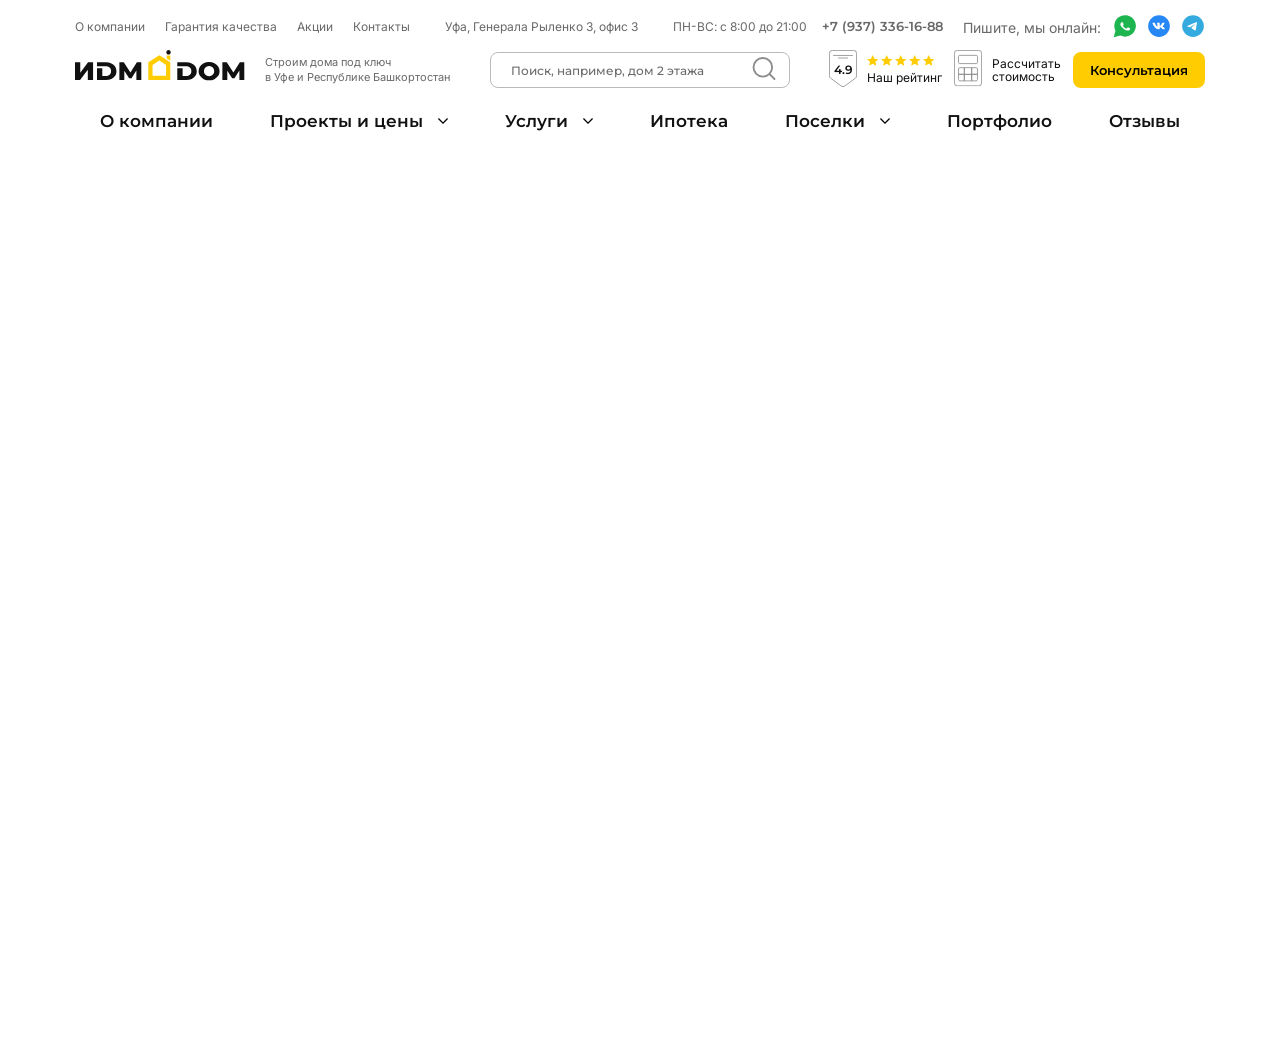
==== index.html @ 3be9b8fa "first commit" ====
<!DOCTYPE html>
<html lang="en">

<head>
	<meta charset="UTF-8">
	<meta name="viewport" content="width=device-width, initial-scale=1.0">
	<meta name="keywords" content="">
	<link rel="stylesheet" href="css/libs.min.css">
	<link rel="stylesheet" href="css/style.min.css">
	<title>Главная</title>
</head>


<body>
	<div class="wrapper">
		<header class="header">
    <div class="container">
        <div class="header__inner">
            <div class="header-top">
                <ul class="header__list">
                    <li><a href="">О компании</a></li>
                    <li><a href="">Гарантия качества</a></li>
                    <li><a href="">Акции</a></li>
                    <li><a href="">Контакты</a></li>
                </ul>
                <div class="header__location">
                    Уфа, Генерала Рыленко 3, офис 3
                </div>
                <div class="header__group">
                    <div class="header__subgroup">
                        <div class="header__schedule">ПН-ВС: с 8:00 до 21:00</div>
                        <a class="header__phone" href="tel:+79373361688">+7 (937) 336-16-88</a>
                    </div>
                    <div class="header__subgroup2">
                        <div class="header__text">Пишите, мы онлайн:</div>
                        <div class="header__socials">
                            <a class="header__social" href="">
                                <svg width="32" height="32" viewBox="0 0 32 32" fill="none" xmlns="http://www.w3.org/2000/svg">
                                    <g clip-path="url(#clip0_971_19864)">
                                        <path class="path1" d="M17.0508 1.53027C20.502 1.753 23.758 3.20818 26.2207 5.63086C28.6835 8.05384 30.1876 11.2821 30.4561 14.7227C30.7245 18.1633 29.7394 21.5846 27.6816 24.3584C25.624 27.1321 22.6323 29.0724 19.2568 29.8242C16.0793 30.5319 12.7612 30.1414 9.84277 28.7285L3.38574 30.4492L0.875977 31.1182L1.55176 28.6094L3.26465 22.248C1.81522 19.3599 1.38348 16.0616 2.05176 12.8887C2.76313 9.51147 4.67236 6.50387 7.42773 4.41797C10.1829 2.33225 13.5996 1.3076 17.0508 1.53027Z" fill="#1DB550" stroke="#A6F6C1" stroke-width="3"/>
                                        <path fill-rule="evenodd" clip-rule="evenodd" d="M21.3547 18.3285C21.0895 18.1286 20.779 17.988 20.4469 17.9172C20.1147 17.8465 19.7696 17.8475 19.438 17.9202C18.9396 18.1136 18.6176 18.8442 18.2956 19.2096C18.2277 19.2971 18.1279 19.3586 18.015 19.3823C17.9021 19.406 17.7838 19.3905 17.6822 19.3385C15.8578 18.6708 14.3285 17.4465 13.3428 15.8643C13.2587 15.7656 13.2189 15.6402 13.2318 15.5146C13.2447 15.389 13.3092 15.273 13.4118 15.1909C13.7709 14.8588 14.0346 14.4473 14.1785 13.9947C14.2104 13.4954 14.088 12.9981 13.8258 12.562C13.6231 11.9507 13.2373 11.4063 12.7141 10.9933C12.4442 10.8799 12.145 10.8418 11.8525 10.8838C11.56 10.9257 11.2868 11.0458 11.0657 11.2296C10.682 11.539 10.3774 11.9248 10.1743 12.3587C9.97133 12.7926 9.87508 13.2635 9.89267 13.7368C9.89385 14.0026 9.9299 14.2672 10 14.5248C10.178 15.1436 10.4518 15.7348 10.8127 16.2798C11.0731 16.6972 11.3571 17.1013 11.6637 17.4904C12.6601 18.7683 13.9125 19.8533 15.3515 20.6852C16.0736 21.1079 16.8454 21.4516 17.6516 21.7095C18.489 22.0642 19.4137 22.2004 20.3273 22.1035C20.8479 22.0299 21.3411 21.8379 21.7636 21.5443C22.186 21.2508 22.5248 20.8648 22.7501 20.4202C22.8824 20.1516 22.9226 19.8513 22.8651 19.5606C22.7271 18.966 21.876 18.615 21.3547 18.3285Z" fill="white"/>
                                    </g>
                                    <defs>
                                        <clipPath id="clip0_971_19864">
                                            <rect width="32" height="32" fill="white"/>
                                        </clipPath>
                                    </defs>
                                </svg>
                            </a>
                            <a class="header__social" href="">
                                <svg width="32" height="32" viewBox="0 0 32 32" fill="none" xmlns="http://www.w3.org/2000/svg">
                                    <g clip-path="url(#clip0_971_19867)">
                                        <path class="path1" d="M16 1.5C24.0081 1.5 30.5 7.99188 30.5 16C30.5 24.0081 24.0081 30.5 16 30.5C7.99188 30.5 1.5 24.0081 1.5 16C1.5 7.99188 7.99188 1.5 16 1.5Z" fill="#2787F5" stroke="#A7E5FF" stroke-width="3"/>
                                        <path fill-rule="evenodd" clip-rule="evenodd" d="M23.4247 12.2548C23.5392 11.9165 23.4247 11.668 22.88 11.668H21.0785C20.6205 11.668 20.4093 11.8827 20.2948 12.1195C20.2948 12.1195 19.3787 14.0984 18.0809 15.3838C17.661 15.7559 17.4701 15.8743 17.2411 15.8743C17.1266 15.8743 16.9609 15.7559 16.9609 15.4177V12.2548C16.9609 11.8489 16.8279 11.668 16.4462 11.668H13.6153C13.3291 11.668 13.1569 11.8564 13.1569 12.0349C13.1569 12.4197 13.8058 12.5085 13.8727 13.591V15.942C13.8727 16.4574 13.7676 16.5509 13.5386 16.5509C12.9279 16.5509 11.4424 14.5631 10.5613 12.2886C10.3886 11.8465 10.2154 11.668 9.75505 11.668H7.95359C7.43888 11.668 7.33594 11.8827 7.33594 12.1195C7.33594 12.5423 7.94667 14.6396 10.1796 17.4135C11.6682 19.3078 13.7656 20.3346 15.6741 20.3346C16.8192 20.3346 16.9609 20.1066 16.9609 19.7137V18.282C16.9609 17.8259 17.0694 17.7348 17.432 17.7348C17.6992 17.7348 18.1572 17.8532 19.226 18.7666C20.4474 19.849 20.6488 20.3346 21.3359 20.3346H23.1373C23.652 20.3346 23.9094 20.1066 23.7609 19.6565C23.5984 19.2079 23.0153 18.5571 22.2415 17.7856C21.8216 17.3458 21.1918 16.8723 21.0009 16.6354C20.7337 16.331 20.8101 16.1957 21.0009 15.9251C21.0009 15.9251 23.1957 13.1851 23.4247 12.2548Z" fill="white"/>
                                    </g>
                                    <defs>
                                        <clipPath id="clip0_971_19867">
                                            <rect width="32" height="32" fill="white"/>
                                        </clipPath>
                                    </defs>
                                </svg>
                            </a>
                            <a class="header__social" href="">
                                <svg width="32" height="32" viewBox="0 0 32 32" fill="none" xmlns="http://www.w3.org/2000/svg">
                                    <g clip-path="url(#clip0_971_19870)">
                                        <path class="path1" d="M16 1.5C24.0081 1.5 30.5 7.99188 30.5 16C30.5 24.0081 24.0081 30.5 16 30.5C7.99188 30.5 1.5 24.0081 1.5 16C1.5 7.99188 7.99188 1.5 16 1.5Z" fill="#34AADF" stroke="#BAEAFF" stroke-width="3"/>
                                        <path d="M9.00013 15.7074C9.00013 15.7074 14.7497 13.2342 16.7438 12.3633C17.5082 12.015 20.1005 10.9002 20.1005 10.9002C20.1005 10.9002 21.2969 10.4126 21.1972 11.5969C21.164 12.0846 20.8981 13.7915 20.6322 15.6378C20.2334 18.2504 19.8014 21.1068 19.8014 21.1068C19.8014 21.1068 19.7349 21.9081 19.1699 22.0474C18.6049 22.1867 17.6743 21.5597 17.5082 21.4203C17.3752 21.3159 15.0156 19.7483 14.1515 18.9819C13.9188 18.7729 13.653 18.3549 14.1847 17.8672C15.3812 16.7177 16.8102 15.2894 17.6743 14.3838C18.0732 13.9657 18.472 12.9903 16.8102 14.1747C14.4506 15.8816 12.1242 17.484 12.1242 17.484C12.1242 17.484 11.5924 17.8324 10.5954 17.5188C9.59832 17.2054 8.43511 16.7873 8.43511 16.7873C8.43511 16.7873 7.63753 16.2648 9.00013 15.7074Z" fill="white"/>
                                    </g>
                                    <defs>
                                        <clipPath id="clip0_971_19870">
                                            <rect width="32" height="32" fill="white"/>
                                        </clipPath>
                                    </defs>
                                </svg>
                            </a>
                        </div>
                    </div>
                </div>
            </div>
            <div class="header-center">
                <div class="header__group2">
                    <a class="header__logo" href="index.html">
                        <img src="img/logo.svg" alt="">
                    </a>
                    <div class="header__text2">
                        Строим дома под ключ <br> в Уфе и Республике Башкортостан
                    </div>
                </div>
                <div class="search">
                    <input class="search-input" type="search" placeholder="Поиск, например, дом 2 этажа">
                    <button class="search-btn">
                        <svg width="30" height="30" viewBox="0 0 30 30" fill="none" xmlns="http://www.w3.org/2000/svg">
                            <path d="M13.75 23.75C19.2728 23.75 23.75 19.2728 23.75 13.75C23.75 8.22715 19.2728 3.75 13.75 3.75C8.22715 3.75 3.75 8.22715 3.75 13.75C3.75 19.2728 8.22715 23.75 13.75 23.75Z" stroke="#8D8D8D" stroke-width="2" stroke-linecap="round" stroke-linejoin="round"/>
                            <path d="M26.25 26.25L20.875 20.875" stroke="#8D8D8D" stroke-width="2" stroke-linecap="round" stroke-linejoin="round"/>
                        </svg>
                    </button>
                </div>
                <div class="header__group3">
                    <div class="rating">
                        <div class="rating-group">
                            <div class="rating-icon">
                                <img src="img/rating-icon.svg" alt="">
                            </div>
                            <div class="rating-number">4.9</div>
                        </div>
                        <div class="rating-group2">
                            <div class="stars">
                                <span><img src="img/star.svg" alt=""></span>
                                <span><img src="img/star.svg" alt=""></span>
                                <span><img src="img/star.svg" alt=""></span>
                                <span><img src="img/star.svg" alt=""></span>
                                <span><img src="img/star.svg" alt=""></span>
                            </div>
                            <div class="rating-text">Наш рейтинг</div>
                        </div>
                    </div>
                    <a href="" class="calculator">
                        <span class="calculator-icon">
                            <svg width="34" height="44" viewBox="0 0 34 44" fill="none" xmlns="http://www.w3.org/2000/svg">
                                <g clip-path="url(#clip0_971_21348)">
                                    <rect x="0.5" y="0.5" width="33" height="43" rx="3.5" stroke="#8D8D8D"/>
                                    <rect x="5.5" y="6.5" width="23" height="10" rx="1.5" stroke="#8D8D8D"/>
                                    <path d="M7 21.5H12.5V29.5H5.5V23C5.5 22.1716 6.17157 21.5 7 21.5Z" stroke="#8D8D8D"/>
                                    <path d="M12.5 29.5V37.5H7C6.17157 37.5 5.5 36.8284 5.5 36V29.5H12.5Z" stroke="#8D8D8D"/>
                                    <rect x="12.5" y="21.5" width="9" height="8" stroke="#8D8D8D"/>
                                    <rect x="12.5" y="29.5" width="9" height="8" stroke="#8D8D8D"/>
                                    <path d="M27 21.5C27.8284 21.5 28.5 22.1716 28.5 23V29.5H21.5V21.5H27Z" stroke="#8D8D8D"/>
                                    <path d="M28.5 29.5V36C28.5 36.8284 27.8284 37.5 27 37.5H21.5V29.5H28.5Z" stroke="#8D8D8D"/>
                                </g>
                                <defs>
                                    <clipPath id="clip0_971_21348">
                                    <rect width="34" height="44" fill="white"/>
                                    </clipPath>
                                </defs>
                            </svg>
                        </span>
                        <span class="calculator-text">Рассчитать <br> стоимость</span>
                    </a>
                    <button class="header__btn btn btn-yellow">
                        <span>Консультация</span>
                    </button>
                </div>
            </div>
            <div class="header-bottom">
                <ul class="header__list2">
                    <li>
                        <div class="header__item">
                            <a class="header__item-show" href="">О компании</a>
                        </div>
                    </li>
                    <li>
                        <div class="header__item">
                            <div class="header__item-show">
                                <div class="header__item-title">Проекты и цены</div>
                                <div class="header__item-arrow">
                                    <svg width="10" height="6" viewBox="0 0 10 6" fill="none" xmlns="http://www.w3.org/2000/svg">
                                        <path d="M5 5.89583L0 0.895833L0.895833 0L5 4.125L9.10417 0.020833L10 0.916666L5 5.89583Z" fill="black"/>
                                    </svg>
                                </div>
                            </div>
                            <div class="header__item-hidden">
                                <div class="header__subitems">
                                    <div class="header__subitem">
                                        <div class="header__subitem-title">МАТЕРИАЛ</div>
                                        <ul class="header__subitem-list">
                                            <li><a href="">Каменные</a></li>
                                            <li><a href="">Из блоков</a></li>
                                            <li><a href="">Газобетон</a></li>
                                            <li><a href="">Теплая керамика (керамоблок)</a></li>
                                            <li><a href="">Газосиликат</a></li>
                                            <li><a href="">Керамзитобетон</a></li>
                                            <li><a href="">Кирпич</a></li>
                                        </ul>
                                    </div>
                                    <div class="header__subitem">
                                        <div class="header__subitem-group">
                                            <div class="header__subitem-title">ПЛОЩАДЬ</div>
                                            <ul class="header__subitem-list">
                                                <li><a href="">До 100 кв.м</a></li>
                                                <li><a href="">100 - 150 кв.м</a></li>
                                                <li><a href="">150 - 200 кв.м</a></li>
                                                <li><a href="">200 - 300 кв.м</a></li>
                                            </ul>
                                        </div>
                                        <div class="header__subitem-group">
                                            <div class="header__subitem-title">ЭТАЖНОСТЬ</div>
                                            <ul class="header__subitem-list">
                                                <li><a href="">Одноэтажные</a></li>
                                                <li><a href="">Двухэтажные</a></li>
                                            </ul>
                                        </div>
                                    </div>
                                    <div class="header__subitem">
                                        <div class="header__subitem-title">ГАБАРИТЫ</div>
                                        <nav class="header__subitem-nav">
                                            <ul class="header__subitem-list">
                                                <li><a href="">8х8</a></li>
                                                <li><a href="">9х9</a></li>
                                                <li><a href="">10х10</a></li>
                                                <li><a href="">12х12</a></li>
                                            </ul>
                                            <ul class="header__subitem-list">
                                                <li><a href="">9х12</a></li>
                                                <li><a href="">10х12</a></li>
                                                <li><a href="">10х15</a></li>
                                                <li><a href="">15х15</a></li>
                                            </ul>
                                        </nav>
                                    </div>
                                    <div class="header__subitem">
                                        <div class="header__subitem-title">МАТЕРИАЛ</div>
                                        <ul class="header__subitem-list">
                                            <li><a href="">С террасой</a></li>
                                            <li><a href="">С балконом</a></li>
                                            <li><a href="">Со вторым светом</a></li>
                                            <li><a href="">С сауной</a></li>
                                            <li><a href="">С баней</a></li>
                                            <li><a href="">С гаражом</a></li>
                                            <li><a href="">С панорамными окнами</a></li>
                                            <li><a href="">С котельной</a></li>
                                            <li><a href="">С подвалом</a></li>
                                        </ul>
                                    </div>
                                    <div class="header__subitem">
                                        <div class="header__subitem-title">СТИЛЬ</div>
                                        <ul class="header__subitem-list">
                                            <li><a href="">Лофт</a></li>
                                            <li><a href="">Европейский</a></li>
                                            <li><a href="">Русский</a></li>
                                            <li><a href="">Классический</a></li>
                                            <li><a href="">Фахверк</a></li>
                                            <li><a href="">Барнхаус</a></li>
                                            <li><a href="">Минимализм</a></li>
                                            <li><a href="">Модерн</a></li>
                                        </ul>
                                    </div>
                                </div>
                            </div>
                        </div>
                    </li>
                    <li>
                        <div class="header__item">
                            <div class="header__item-show">
                                <div class="header__item-title">Услуги</div>
                                <div class="header__item-arrow">
                                    <svg width="10" height="6" viewBox="0 0 10 6" fill="none" xmlns="http://www.w3.org/2000/svg">
                                        <path d="M5 5.89583L0 0.895833L0.895833 0L5 4.125L9.10417 0.020833L10 0.916666L5 5.89583Z" fill="black"/>
                                    </svg>
                                </div>
                            </div>
                            <div class="header__item-hidden">
                                <div class="header__subitems--2">
                                    <div class="header__subitem">
                                        <div class="header__subitem-title">Подготовительные этапы</div>
                                        <ul class="header__subitem-list">
                                            <li><a href="">Подбор земельного участка</a></li>
                                            <li><a href="">Проектирование</a></li>
                                        </ul>
                                    </div>
                                    <div class="header__subitem">
                                        <div class="header__subitem-title">Строительные работы</div>
                                        <ul class="header__subitem-list">
                                            <li><a href="">Фундамент</a></li>
                                            <li><a href="">Коробка</a></li>
                                            <li><a href="">Кровля</a></li>
                                            <li><a href="">Фасадные работы</a></li>
                                            <li><a href="">Отделка помещений</a></li>
                                        </ul>
                                    </div>
                                    <div class="header__subitem">
                                        <div class="header__subitem-title">Инженерные системы</div>
                                        <ul class="header__subitem-list">
                                            <li><a href="">Канализация</a></li>
                                            <li><a href="">Водоотведение</a></li>
                                            <li><a href="">Водоподготовка</a></li>
                                            <li><a href="">Электротехнические работы</a></li>
                                            <li><a href="">Вентиляция</a></li>
                                        </ul>
                                    </div>
                                    <div class="header__subitem">
                                        <div class="header__subitem-title">Благоустройство участка</div>
                                        <ul class="header__subitem-list">
                                            <li><a href="">Строительство бассейнов</a></li>
                                            <li><a href="">Строительство заборов</a></li>
                                            <li><a href="">Строительство беседок</a></li>
                                            <li><a href="">Строительство гаража</a></li>
                                            <li><a href="">Строительство терассы</a></li>
                                            <li><a href="">Ландшафтный дизайн</a></li>
                                        </ul>
                                    </div>
                                </div>
                            </div>
                        </div>
                    </li>
                    <li>
                        <div class="header__item">
                            <a class="header__item-show" href="">Ипотека</a>
                        </div>
                    </li>
                    <li>
                        <div class="header__item">
                            <div class="header__item-show">
                                <div class="header__item-title">Поселки</div>
                                <div class="header__item-arrow">
                                    <svg width="10" height="6" viewBox="0 0 10 6" fill="none" xmlns="http://www.w3.org/2000/svg">
                                        <path d="M5 5.89583L0 0.895833L0.895833 0L5 4.125L9.10417 0.020833L10 0.916666L5 5.89583Z" fill="black"/>
                                    </svg>
                                </div>
                            </div>
                            <div class="header__item-hidden">
                                <div class="header__subitems--3">
                                    <a href="" class="header__subitem2">
                                        <div class="header__subitem2-img">
                                            <img src="img/header-img.webp" alt="">
                                        </div>
                                        <div class="header__subitem2-desc">
                                            <div class="header__subitem2-title">Коттеджный поселок <br> АРХИТЕКТУРА</div>
                                            <div class="header__subitem2-text">деревня Шмидтово</div>
                                        </div>
                                    </a>
                                    <a href="" class="header__subitem2">
                                        <div class="header__subitem2-img">
                                            <img src="img/header-img2.webp" alt="">
                                        </div>
                                        <div class="header__subitem2-desc">
                                            <div class="header__subitem2-title">Коттеджный поселок <br> АРХИТЕКТУРА - 2</div>
                                            <div class="header__subitem2-text">Скоро</div>
                                        </div>
                                    </a>
                                </div>
                            </div>
                        </div>
                    </li>
                    <li>
                        <div class="header__item">
                            <a class="header__item-show" href="">Портфолио</a>
                        </div>
                    </li>
                    <li>
                        <div class="header__item">
                            <a class="header__item-show" href="">Отзывы</a>
                        </div>
                    </li>
                </ul>
            </div>
            <div class="header-mob">
                <div class="header-mob__wrap">
                    <a class="header__logo" href="index.html">
                        <img src="img/logo.svg" alt="">
                    </a>
                    <div class="header-mob__group">
                        <a class="header-mob__phone" href="+79373361688">
                            <svg width="22" height="22" viewBox="0 0 22 22" fill="none" xmlns="http://www.w3.org/2000/svg">
                                <path d="M20.8881 15.9201V18.9201C20.8892 19.1986 20.8322 19.4743 20.7206 19.7294C20.6091 19.9846 20.4454 20.2137 20.2402 20.402C20.035 20.5902 19.7927 20.7336 19.5289 20.8228C19.265 20.912 18.9855 20.9452 18.7081 20.9201C15.631 20.5857 12.6751 19.5342 10.0781 17.8501C7.66194 16.3148 5.61345 14.2663 4.07812 11.8501C2.38809 9.2413 1.33636 6.27109 1.00812 3.1801C0.983127 2.90356 1.01599 2.62486 1.10462 2.36172C1.19324 2.09859 1.33569 1.85679 1.52288 1.65172C1.71008 1.44665 1.93792 1.28281 2.19191 1.17062C2.44589 1.05843 2.72046 1.00036 2.99812 1.0001H5.99812C6.48342 0.995321 6.95391 1.16718 7.32188 1.48363C7.68985 1.80008 7.93019 2.23954 7.99812 2.7201C8.12474 3.68016 8.35957 4.62282 8.69812 5.5301C8.83266 5.88802 8.86178 6.27701 8.78202 6.65098C8.70227 7.02494 8.51698 7.36821 8.24812 7.6401L6.97812 8.9101C8.40167 11.4136 10.4746 13.4865 12.9781 14.9101L14.2481 13.6401C14.52 13.3712 14.8633 13.1859 15.2372 13.1062C15.6112 13.0264 16.0002 13.0556 16.3581 13.1901C17.2654 13.5286 18.2081 13.7635 19.1681 13.8901C19.6539 13.9586 20.0975 14.2033 20.4146 14.5776C20.7318 14.9519 20.9003 15.4297 20.8881 15.9201Z" stroke="white" stroke-width="2" stroke-linecap="round" stroke-linejoin="round"/>
                            </svg>
                        </a>
                        <div class="burger">
                            <span></span>
                            <span></span>
                            <span></span>
                        </div>
                    </div>
                </div>
                <div class="header__text2">
                    Строим дома под ключ в Уфе и Республике Башкортостан
                </div>
            </div>
            <div class="menu">
                <div class="menu__top">
                    <a class="header__logo" href="index.html">
                        <img src="img/logo.svg" alt="">
                    </a>
                    <div class="menu__group">
                        <a href="" class="menu__phone">
                            <svg width="22" height="22" viewBox="0 0 22 22" fill="none" xmlns="http://www.w3.org/2000/svg">
                                <path d="M20.8881 15.9201V18.9201C20.8892 19.1986 20.8322 19.4743 20.7206 19.7294C20.6091 19.9846 20.4454 20.2137 20.2402 20.402C20.035 20.5902 19.7927 20.7336 19.5289 20.8228C19.265 20.912 18.9855 20.9452 18.7081 20.9201C15.631 20.5857 12.6751 19.5342 10.0781 17.8501C7.66194 16.3148 5.61345 14.2663 4.07812 11.8501C2.38809 9.2413 1.33636 6.27109 1.00812 3.1801C0.983127 2.90356 1.01599 2.62486 1.10462 2.36172C1.19324 2.09859 1.33569 1.85679 1.52288 1.65172C1.71008 1.44665 1.93792 1.28281 2.19191 1.17062C2.44589 1.05843 2.72046 1.00036 2.99812 1.0001H5.99812C6.48342 0.995321 6.95391 1.16718 7.32188 1.48363C7.68985 1.80008 7.93019 2.23954 7.99812 2.7201C8.12474 3.68016 8.35957 4.62282 8.69812 5.5301C8.83266 5.88802 8.86178 6.27701 8.78202 6.65098C8.70227 7.02494 8.51698 7.36821 8.24812 7.6401L6.97812 8.9101C8.40167 11.4136 10.4746 13.4865 12.9781 14.9101L14.2481 13.6401C14.52 13.3712 14.8633 13.1859 15.2372 13.1062C15.6112 13.0264 16.0002 13.0556 16.3581 13.1901C17.2654 13.5286 18.2081 13.7635 19.1681 13.8901C19.6539 13.9586 20.0975 14.2033 20.4146 14.5776C20.7318 14.9519 20.9003 15.4297 20.8881 15.9201Z" stroke="#111111" stroke-width="2" stroke-linecap="round" stroke-linejoin="round"/>
                            </svg>
                        </a>
                        <div class="menu__close">
                            <svg width="9" height="9" viewBox="0 0 9 9" fill="none" xmlns="http://www.w3.org/2000/svg">
                                <path d="M0.673077 8.75L0 8.07692L3.70192 4.375L0 0.673077L0.673077 0L4.375 3.70192L8.07692 0L8.75 0.673077L5.04808 4.375L8.75 8.07692L8.07692 8.75L4.375 5.04808L0.673077 8.75Z" fill="#111111"/>
                            </svg>
                        </div>
                    </div>
                </div>
                <div class="search">
                    <input class="search-input" type="search" placeholder="Поиск, например, дом 2 этажа">
                    <button class="search-btn">
                        <svg width="30" height="30" viewBox="0 0 30 30" fill="none" xmlns="http://www.w3.org/2000/svg">
                            <path d="M13.75 23.75C19.2728 23.75 23.75 19.2728 23.75 13.75C23.75 8.22715 19.2728 3.75 13.75 3.75C8.22715 3.75 3.75 8.22715 3.75 13.75C3.75 19.2728 8.22715 23.75 13.75 23.75Z" stroke="#8D8D8D" stroke-width="2" stroke-linecap="round" stroke-linejoin="round"/>
                            <path d="M26.25 26.25L20.875 20.875" stroke="#8D8D8D" stroke-width="2" stroke-linecap="round" stroke-linejoin="round"/>
                        </svg>
                    </button>
                </div>
                <ul class="header__list2">
                    <li>
                        <div class="header__item">
                            <a class="header__item-show" href="">О компании</a>
                        </div>
                    </li>
                    <li>
                        <div class="header__item">
                            <div class="header__item-show item-show">
                                <div class="header__item-title">Проекты и цены</div>
                                <div class="header__item-arrow">
                                    <svg width="10" height="6" viewBox="0 0 10 6" fill="none" xmlns="http://www.w3.org/2000/svg">
                                        <path d="M5 5.89583L0 0.895833L0.895833 0L5 4.125L9.10417 0.020833L10 0.916666L5 5.89583Z" fill="black"/>
                                    </svg>
                                </div>
                            </div>
                            <div class="header__item-hidden item-hidden">
                                <div class="header__subitems">
                                    <div class="header__subitem">
                                        <div class="header__subitem-title item-show">МАТЕРИАЛ</div>
                                        <div class="item-hidden">
                                            <ul class="header__subitem-list">
                                                <li><a href="">Каменные</a></li>
                                                <li><a href="">Из блоков</a></li>
                                                <li><a href="">Газобетон</a></li>
                                                <li><a href="">Теплая керамика (керамоблок)</a></li>
                                                <li><a href="">Газосиликат</a></li>
                                                <li><a href="">Керамзитобетон</a></li>
                                                <li><a href="">Кирпич</a></li>
                                            </ul>
                                        </div>
                                    </div>
                                    <div class="header__subitem">
                                        <div class="header__subitem-group">
                                            <div class="header__subitem-title item-show">ПЛОЩАДЬ</div>
                                            <div class="item-hidden">
                                                <ul class="header__subitem-list">
                                                    <li><a href="">До 100 кв.м</a></li>
                                                    <li><a href="">100 - 150 кв.м</a></li>
                                                    <li><a href="">150 - 200 кв.м</a></li>
                                                    <li><a href="">200 - 300 кв.м</a></li>
                                                </ul>
                                            </div>
                                        </div>
                                        <div class="header__subitem-group">
                                            <div class="header__subitem-title item-show">ЭТАЖНОСТЬ</div>
                                            <div class="item-hidden">
                                                <ul class="header__subitem-list">
                                                    <li><a href="">Одноэтажные</a></li>
                                                    <li><a href="">Двухэтажные</a></li>
                                                </ul>
                                            </div>
                                        </div>
                                    </div>
                                    <div class="header__subitem">
                                        <div class="header__subitem-title item-show">ГАБАРИТЫ</div>
                                        <div class="item-hidden">
                                            <nav class="header__subitem-nav">
                                                <ul class="header__subitem-list">
                                                    <li><a href="">8х8</a></li>
                                                    <li><a href="">9х9</a></li>
                                                    <li><a href="">10х10</a></li>
                                                    <li><a href="">12х12</a></li>
                                                </ul>
                                                <ul class="header__subitem-list">
                                                    <li><a href="">9х12</a></li>
                                                    <li><a href="">10х12</a></li>
                                                    <li><a href="">10х15</a></li>
                                                    <li><a href="">15х15</a></li>
                                                </ul>
                                            </nav>
                                        </div>
                                    </div>
                                    <div class="header__subitem">
                                        <div class="header__subitem-title item-show">МАТЕРИАЛ</div>
                                        <div class="item-hidden">
                                            <ul class="header__subitem-list">
                                                <li><a href="">С террасой</a></li>
                                                <li><a href="">С балконом</a></li>
                                                <li><a href="">Со вторым светом</a></li>
                                                <li><a href="">С сауной</a></li>
                                                <li><a href="">С баней</a></li>
                                                <li><a href="">С гаражом</a></li>
                                                <li><a href="">С панорамными окнами</a></li>
                                                <li><a href="">С котельной</a></li>
                                                <li><a href="">С подвалом</a></li>
                                            </ul>
                                        </div>
                                    </div>
                                    <div class="header__subitem">
                                        <div class="header__subitem-title item-show">СТИЛЬ</div>
                                        <div class="item-hidden">
                                            <ul class="header__subitem-list">
                                                <li><a href="">Лофт</a></li>
                                                <li><a href="">Европейский</a></li>
                                                <li><a href="">Русский</a></li>
                                                <li><a href="">Классический</a></li>
                                                <li><a href="">Фахверк</a></li>
                                                <li><a href="">Барнхаус</a></li>
                                                <li><a href="">Минимализм</a></li>
                                                <li><a href="">Модерн</a></li>
                                            </ul>
                                        </div>
                                    </div>
                                </div>
                            </div>
                        </div>
                    </li>
                    <li>
                        <div class="header__item">
                            <div class="header__item-show item-show">
                                <div class="header__item-title">Услуги</div>
                                <div class="header__item-arrow">
                                    <svg width="10" height="6" viewBox="0 0 10 6" fill="none" xmlns="http://www.w3.org/2000/svg">
                                        <path d="M5 5.89583L0 0.895833L0.895833 0L5 4.125L9.10417 0.020833L10 0.916666L5 5.89583Z" fill="black"/>
                                    </svg>
                                </div>
                            </div>
                            <div class="header__item-hidden item-hidden">
                                <div class="header__subitems--2">
                                    <div class="header__subitem">
                                        <div class="header__subitem-title item-show">Подготовительные этапы</div>
                                        <div class="item-hidden">
                                            <ul class="header__subitem-list">
                                                <li><a href="">Подбор земельного участка</a></li>
                                                <li><a href="">Проектирование</a></li>
                                            </ul>
                                        </div>
                                    </div>
                                    <div class="header__subitem">
                                        <div class="header__subitem-title item-show">Строительные работы</div>
                                        <div class="item-hidden">
                                            <ul class="header__subitem-list">
                                                <li><a href="">Фундамент</a></li>
                                                <li><a href="">Коробка</a></li>
                                                <li><a href="">Кровля</a></li>
                                                <li><a href="">Фасадные работы</a></li>
                                                <li><a href="">Отделка помещений</a></li>
                                            </ul>
                                        </div>
                                    </div>
                                    <div class="header__subitem">
                                        <div class="header__subitem-title item-show">Инженерные системы</div>
                                        <div class="item-hidden">
                                            <ul class="header__subitem-list">
                                                <li><a href="">Канализация</a></li>
                                                <li><a href="">Водоотведение</a></li>
                                                <li><a href="">Водоподготовка</a></li>
                                                <li><a href="">Электротехнические работы</a></li>
                                                <li><a href="">Вентиляция</a></li>
                                            </ul>
                                        </div>
                                    </div>
                                    <div class="header__subitem">
                                        <div class="header__subitem-title item-show">Благоустройство участка</div>
                                        <div class="item-hidden">
                                            <ul class="header__subitem-list">
                                                <li><a href="">Строительство бассейнов</a></li>
                                                <li><a href="">Строительство заборов</a></li>
                                                <li><a href="">Строительство беседок</a></li>
                                                <li><a href="">Строительство гаража</a></li>
                                                <li><a href="">Строительство терассы</a></li>
                                                <li><a href="">Ландшафтный дизайн</a></li>
                                            </ul>
                                        </div>
                                    </div>
                                </div>
                            </div>
                        </div>
                    </li>
                    <li>
                        <div class="header__item">
                            <a class="header__item-show" href="">Ипотека</a>
                        </div>
                    </li>
                    <li>
                        <div class="header__item">
                            <div class="header__item-show item-show">
                                <div class="header__item-title">Поселки</div>
                                <div class="header__item-arrow">
                                    <svg width="10" height="6" viewBox="0 0 10 6" fill="none" xmlns="http://www.w3.org/2000/svg">
                                        <path d="M5 5.89583L0 0.895833L0.895833 0L5 4.125L9.10417 0.020833L10 0.916666L5 5.89583Z" fill="black"/>
                                    </svg>
                                </div>
                            </div>
                            <div class="header__item-hidden item-hidden">
                                <div class="header__subitems--3">
                                    <a href="" class="header__subitem2">
                                        <div class="header__subitem2-img">
                                            <img src="img/header-img.webp" alt="">
                                        </div>
                                        <div class="header__subitem2-desc">
                                            <div class="header__subitem2-title">Коттеджный поселок <br> АРХИТЕКТУРА</div>
                                            <div class="header__subitem2-text">деревня Шмидтово</div>
                                        </div>
                                    </a>
                                    <a href="" class="header__subitem2">
                                        <div class="header__subitem2-img">
                                            <img src="img/header-img2.webp" alt="">
                                        </div>
                                        <div class="header__subitem2-desc">
                                            <div class="header__subitem2-title">Коттеджный поселок <br> АРХИТЕКТУРА - 2</div>
                                            <div class="header__subitem2-text">Скоро</div>
                                        </div>
                                    </a>
                                </div>
                            </div>
                        </div>
                    </li>
                    <li>
                        <div class="header__item">
                            <a class="header__item-show" href="">Портфолио</a>
                        </div>
                    </li>
                    <li>
                        <div class="header__item">
                            <a class="header__item-show" href="">Отзывы</a>
                        </div>
                    </li>
                </ul>
                <div class="header__socials">
                    <a class="header__social" href="">
                        <svg width="32" height="32" viewBox="0 0 32 32" fill="none" xmlns="http://www.w3.org/2000/svg">
                            <g clip-path="url(#clip0_971_19864)">
                                <path class="path1" d="M17.0508 1.53027C20.502 1.753 23.758 3.20818 26.2207 5.63086C28.6835 8.05384 30.1876 11.2821 30.4561 14.7227C30.7245 18.1633 29.7394 21.5846 27.6816 24.3584C25.624 27.1321 22.6323 29.0724 19.2568 29.8242C16.0793 30.5319 12.7612 30.1414 9.84277 28.7285L3.38574 30.4492L0.875977 31.1182L1.55176 28.6094L3.26465 22.248C1.81522 19.3599 1.38348 16.0616 2.05176 12.8887C2.76313 9.51147 4.67236 6.50387 7.42773 4.41797C10.1829 2.33225 13.5996 1.3076 17.0508 1.53027Z" fill="#1DB550" stroke="#A6F6C1" stroke-width="3"/>
                                <path fill-rule="evenodd" clip-rule="evenodd" d="M21.3547 18.3285C21.0895 18.1286 20.779 17.988 20.4469 17.9172C20.1147 17.8465 19.7696 17.8475 19.438 17.9202C18.9396 18.1136 18.6176 18.8442 18.2956 19.2096C18.2277 19.2971 18.1279 19.3586 18.015 19.3823C17.9021 19.406 17.7838 19.3905 17.6822 19.3385C15.8578 18.6708 14.3285 17.4465 13.3428 15.8643C13.2587 15.7656 13.2189 15.6402 13.2318 15.5146C13.2447 15.389 13.3092 15.273 13.4118 15.1909C13.7709 14.8588 14.0346 14.4473 14.1785 13.9947C14.2104 13.4954 14.088 12.9981 13.8258 12.562C13.6231 11.9507 13.2373 11.4063 12.7141 10.9933C12.4442 10.8799 12.145 10.8418 11.8525 10.8838C11.56 10.9257 11.2868 11.0458 11.0657 11.2296C10.682 11.539 10.3774 11.9248 10.1743 12.3587C9.97133 12.7926 9.87508 13.2635 9.89267 13.7368C9.89385 14.0026 9.9299 14.2672 10 14.5248C10.178 15.1436 10.4518 15.7348 10.8127 16.2798C11.0731 16.6972 11.3571 17.1013 11.6637 17.4904C12.6601 18.7683 13.9125 19.8533 15.3515 20.6852C16.0736 21.1079 16.8454 21.4516 17.6516 21.7095C18.489 22.0642 19.4137 22.2004 20.3273 22.1035C20.8479 22.0299 21.3411 21.8379 21.7636 21.5443C22.186 21.2508 22.5248 20.8648 22.7501 20.4202C22.8824 20.1516 22.9226 19.8513 22.8651 19.5606C22.7271 18.966 21.876 18.615 21.3547 18.3285Z" fill="white"/>
                            </g>
                            <defs>
                                <clipPath id="clip0_971_19864">
                                    <rect width="32" height="32" fill="white"/>
                                </clipPath>
                            </defs>
                        </svg>
                    </a>
                    <a class="header__social" href="">
                        <svg width="32" height="32" viewBox="0 0 32 32" fill="none" xmlns="http://www.w3.org/2000/svg">
                            <g clip-path="url(#clip0_971_19867)">
                                <path class="path1" d="M16 1.5C24.0081 1.5 30.5 7.99188 30.5 16C30.5 24.0081 24.0081 30.5 16 30.5C7.99188 30.5 1.5 24.0081 1.5 16C1.5 7.99188 7.99188 1.5 16 1.5Z" fill="#2787F5" stroke="#A7E5FF" stroke-width="3"/>
                                <path fill-rule="evenodd" clip-rule="evenodd" d="M23.4247 12.2548C23.5392 11.9165 23.4247 11.668 22.88 11.668H21.0785C20.6205 11.668 20.4093 11.8827 20.2948 12.1195C20.2948 12.1195 19.3787 14.0984 18.0809 15.3838C17.661 15.7559 17.4701 15.8743 17.2411 15.8743C17.1266 15.8743 16.9609 15.7559 16.9609 15.4177V12.2548C16.9609 11.8489 16.8279 11.668 16.4462 11.668H13.6153C13.3291 11.668 13.1569 11.8564 13.1569 12.0349C13.1569 12.4197 13.8058 12.5085 13.8727 13.591V15.942C13.8727 16.4574 13.7676 16.5509 13.5386 16.5509C12.9279 16.5509 11.4424 14.5631 10.5613 12.2886C10.3886 11.8465 10.2154 11.668 9.75505 11.668H7.95359C7.43888 11.668 7.33594 11.8827 7.33594 12.1195C7.33594 12.5423 7.94667 14.6396 10.1796 17.4135C11.6682 19.3078 13.7656 20.3346 15.6741 20.3346C16.8192 20.3346 16.9609 20.1066 16.9609 19.7137V18.282C16.9609 17.8259 17.0694 17.7348 17.432 17.7348C17.6992 17.7348 18.1572 17.8532 19.226 18.7666C20.4474 19.849 20.6488 20.3346 21.3359 20.3346H23.1373C23.652 20.3346 23.9094 20.1066 23.7609 19.6565C23.5984 19.2079 23.0153 18.5571 22.2415 17.7856C21.8216 17.3458 21.1918 16.8723 21.0009 16.6354C20.7337 16.331 20.8101 16.1957 21.0009 15.9251C21.0009 15.9251 23.1957 13.1851 23.4247 12.2548Z" fill="white"/>
                            </g>
                            <defs>
                                <clipPath id="clip0_971_19867">
                                    <rect width="32" height="32" fill="white"/>
                                </clipPath>
                            </defs>
                        </svg>
                    </a>
                    <a class="header__social" href="">
                        <svg width="32" height="32" viewBox="0 0 32 32" fill="none" xmlns="http://www.w3.org/2000/svg">
                            <g clip-path="url(#clip0_971_19870)">
                                <path class="path1" d="M16 1.5C24.0081 1.5 30.5 7.99188 30.5 16C30.5 24.0081 24.0081 30.5 16 30.5C7.99188 30.5 1.5 24.0081 1.5 16C1.5 7.99188 7.99188 1.5 16 1.5Z" fill="#34AADF" stroke="#BAEAFF" stroke-width="3"/>
                                <path d="M9.00013 15.7074C9.00013 15.7074 14.7497 13.2342 16.7438 12.3633C17.5082 12.015 20.1005 10.9002 20.1005 10.9002C20.1005 10.9002 21.2969 10.4126 21.1972 11.5969C21.164 12.0846 20.8981 13.7915 20.6322 15.6378C20.2334 18.2504 19.8014 21.1068 19.8014 21.1068C19.8014 21.1068 19.7349 21.9081 19.1699 22.0474C18.6049 22.1867 17.6743 21.5597 17.5082 21.4203C17.3752 21.3159 15.0156 19.7483 14.1515 18.9819C13.9188 18.7729 13.653 18.3549 14.1847 17.8672C15.3812 16.7177 16.8102 15.2894 17.6743 14.3838C18.0732 13.9657 18.472 12.9903 16.8102 14.1747C14.4506 15.8816 12.1242 17.484 12.1242 17.484C12.1242 17.484 11.5924 17.8324 10.5954 17.5188C9.59832 17.2054 8.43511 16.7873 8.43511 16.7873C8.43511 16.7873 7.63753 16.2648 9.00013 15.7074Z" fill="white"/>
                            </g>
                            <defs>
                                <clipPath id="clip0_971_19870">
                                    <rect width="32" height="32" fill="white"/>
                                </clipPath>
                            </defs>
                        </svg>
                    </a>
                </div>
                <button class="header__btn btn btn-yellow">
                    <span>Консультация</span>
                </button>
                <div class="menu__group2">
                    <div class="rating">
                        <div class="rating-group">
                            <div class="rating-icon">
                                <img src="img/rating-icon.svg" alt="">
                            </div>
                            <div class="rating-number">4.9</div>
                        </div>
                        <div class="rating-group2">
                            <div class="stars">
                                <span><img src="img/star.svg" alt=""></span>
                                <span><img src="img/star.svg" alt=""></span>
                                <span><img src="img/star.svg" alt=""></span>
                                <span><img src="img/star.svg" alt=""></span>
                                <span><img src="img/star.svg" alt=""></span>
                            </div>
                            <div class="rating-text">Наш рейтинг</div>
                        </div>
                    </div>
                    <a href="" class="calculator">
                        <span class="calculator-icon">
                            <svg width="34" height="44" viewBox="0 0 34 44" fill="none" xmlns="http://www.w3.org/2000/svg">
                                <g clip-path="url(#clip0_971_21348)">
                                    <rect x="0.5" y="0.5" width="33" height="43" rx="3.5" stroke="#8D8D8D"></rect>
                                    <rect x="5.5" y="6.5" width="23" height="10" rx="1.5" stroke="#8D8D8D"></rect>
                                    <path d="M7 21.5H12.5V29.5H5.5V23C5.5 22.1716 6.17157 21.5 7 21.5Z" stroke="#8D8D8D"></path>
                                    <path d="M12.5 29.5V37.5H7C6.17157 37.5 5.5 36.8284 5.5 36V29.5H12.5Z" stroke="#8D8D8D"></path>
                                    <rect x="12.5" y="21.5" width="9" height="8" stroke="#8D8D8D"></rect>
                                    <rect x="12.5" y="29.5" width="9" height="8" stroke="#8D8D8D"></rect>
                                    <path d="M27 21.5C27.8284 21.5 28.5 22.1716 28.5 23V29.5H21.5V21.5H27Z" stroke="#8D8D8D"></path>
                                    <path d="M28.5 29.5V36C28.5 36.8284 27.8284 37.5 27 37.5H21.5V29.5H28.5Z" stroke="#8D8D8D"></path>
                                </g>
                                <defs>
                                    <clipPath id="clip0_971_21348">
                                    <rect width="34" height="44" fill="white"></rect>
                                    </clipPath>
                                </defs>
                            </svg>
                        </span>
                        <span class="calculator-text">Рассчитать <br> стоимость</span>
                    </a>
                </div>
                <ul class="header__list">
                    <li><a href="">О компании</a></li>
                    <li><a href="">Гарантия качества</a></li>
                    <li><a href="">Акции</a></li>
                    <li><a href="">Контакты</a></li>
                </ul>
                <a class="header__phone" href="tel:+79373361688">+7 (937) 336-16-88</a>
                <div class="header__location">
                    Уфа, Генерала Рыленко 3, офис 3
                </div>
                <div class="header__schedule">ПН-ВС: с 8:00 до 21:00</div>
            </div>
            <div class="menu-bg"></div>
        </div>
    </div>
</header>
		<main class="content">
			<section class="main">
				<div class="container">
					<div class="main__inner">

					</div>
				</div>
			</section>
		</main>
		<footer class="footer"></footer>

	</div>
	<script src="js/libs.min.js"></script>
<script src="js/main.min.js"></script>

</body>

</html>
---- css/libs.min.css ----
@font-face{font-family:"swiper-icons";src:url("data:application/font-woff;charset=utf-8;base64, [base64]//wADZ2x5ZgAAAywAAADMAAAD2MHtryVoZWFkAAABbAAAADAAAAA2E2+eoWhoZWEAAAGcAAAAHwAAACQC9gDzaG10eAAAAigAAAAZAAAArgJkABFsb2NhAAAC0AAAAFoAAABaFQAUGG1heHAAAAG8AAAAHwAAACAAcABAbmFtZQAAA/gAAAE5AAACXvFdBwlwb3N0AAAFNAAAAGIAAACE5s74hXjaY2BkYGAAYpf5Hu/j+W2+MnAzMYDAzaX6QjD6/4//Bxj5GA8AuRwMYGkAPywL13jaY2BkYGA88P8Agx4j+/8fQDYfA1AEBWgDAIB2BOoAeNpjYGRgYNBh4GdgYgABEMnIABJzYNADCQAACWgAsQB42mNgYfzCOIGBlYGB0YcxjYGBwR1Kf2WQZGhhYGBiYGVmgAFGBiQQkOaawtDAoMBQxXjg/wEGPcYDDA4wNUA2CCgwsAAAO4EL6gAAeNpj2M0gyAACqxgGNWBkZ2D4/wMA+xkDdgAAAHjaY2BgYGaAYBkGRgYQiAHyGMF8FgYHIM3DwMHABGQrMOgyWDLEM1T9/w8UBfEMgLzE////P/5//f/V/xv+r4eaAAeMbAxwIUYmIMHEgKYAYjUcsDAwsLKxc3BycfPw8jEQA/[base64]/uznmfPFBNODM2K7MTQ45YEAZqGP81AmGGcF3iPqOop0r1SPTaTbVkfUe4HXj97wYE+yNwWYxwWu4v1ugWHgo3S1XdZEVqWM7ET0cfnLGxWfkgR42o2PvWrDMBSFj/IHLaF0zKjRgdiVMwScNRAoWUoH78Y2icB/yIY09An6AH2Bdu/UB+yxopYshQiEvnvu0dURgDt8QeC8PDw7Fpji3fEA4z/PEJ6YOB5hKh4dj3EvXhxPqH/SKUY3rJ7srZ4FZnh1PMAtPhwP6fl2PMJMPDgeQ4rY8YT6Gzao0eAEA409DuggmTnFnOcSCiEiLMgxCiTI6Cq5DZUd3Qmp10vO0LaLTd2cjN4fOumlc7lUYbSQcZFkutRG7g6JKZKy0RmdLY680CDnEJ+UMkpFFe1RN7nxdVpXrC4aTtnaurOnYercZg2YVmLN/d/gczfEimrE/fs/bOuq29Zmn8tloORaXgZgGa78yO9/cnXm2BpaGvq25Dv9S4E9+5SIc9PqupJKhYFSSl47+Qcr1mYNAAAAeNptw0cKwkAAAMDZJA8Q7OUJvkLsPfZ6zFVERPy8qHh2YER+3i/BP83vIBLLySsoKimrqKqpa2hp6+jq6RsYGhmbmJqZSy0sraxtbO3sHRydnEMU4uR6yx7JJXveP7WrDycAAAAAAAH//wACeNpjYGRgYOABYhkgZgJCZgZNBkYGLQZtIJsFLMYAAAw3ALgAeNolizEKgDAQBCchRbC2sFER0YD6qVQiBCv/H9ezGI6Z5XBAw8CBK/m5iQQVauVbXLnOrMZv2oLdKFa8Pjuru2hJzGabmOSLzNMzvutpB3N42mNgZGBg4GKQYzBhYMxJLMlj4GBgAYow/P/PAJJhLM6sSoWKfWCAAwDAjgbRAAB42mNgYGBkAIIbCZo5IPrmUn0hGA0AO8EFTQAA");font-weight:400;font-style:normal}:root{--swiper-theme-color: #007aff}.swiper{margin-left:auto;margin-right:auto;position:relative;overflow:hidden;list-style:none;padding:0;z-index:1}.swiper-vertical>.swiper-wrapper{flex-direction:column}.swiper-wrapper{position:relative;width:100%;height:100%;z-index:1;display:flex;transition-property:transform;box-sizing:content-box}.swiper-android .swiper-slide,.swiper-wrapper{transform:translate3d(0px, 0, 0)}.swiper-pointer-events{touch-action:pan-y}.swiper-pointer-events.swiper-vertical{touch-action:pan-x}.swiper-slide{flex-shrink:0;width:100%;height:100%;position:relative;transition-property:transform}.swiper-slide-invisible-blank{visibility:hidden}.swiper-autoheight,.swiper-autoheight .swiper-slide{height:auto}.swiper-autoheight .swiper-wrapper{align-items:flex-start;transition-property:transform,height}.swiper-backface-hidden .swiper-slide{transform:translateZ(0);-webkit-backface-visibility:hidden;backface-visibility:hidden}.swiper-3d,.swiper-3d.swiper-css-mode .swiper-wrapper{perspective:1200px}.swiper-3d .swiper-wrapper,.swiper-3d .swiper-slide,.swiper-3d .swiper-slide-shadow,.swiper-3d .swiper-slide-shadow-left,.swiper-3d .swiper-slide-shadow-right,.swiper-3d .swiper-slide-shadow-top,.swiper-3d .swiper-slide-shadow-bottom,.swiper-3d .swiper-cube-shadow{transform-style:preserve-3d}.swiper-3d .swiper-slide-shadow,.swiper-3d .swiper-slide-shadow-left,.swiper-3d .swiper-slide-shadow-right,.swiper-3d .swiper-slide-shadow-top,.swiper-3d .swiper-slide-shadow-bottom{position:absolute;left:0;top:0;width:100%;height:100%;pointer-events:none;z-index:10}.swiper-3d .swiper-slide-shadow{background:rgba(0,0,0,.15)}.swiper-3d .swiper-slide-shadow-left{background-image:linear-gradient(to left, rgba(0, 0, 0, 0.5), rgba(0, 0, 0, 0))}.swiper-3d .swiper-slide-shadow-right{background-image:linear-gradient(to right, rgba(0, 0, 0, 0.5), rgba(0, 0, 0, 0))}.swiper-3d .swiper-slide-shadow-top{background-image:linear-gradient(to top, rgba(0, 0, 0, 0.5), rgba(0, 0, 0, 0))}.swiper-3d .swiper-slide-shadow-bottom{background-image:linear-gradient(to bottom, rgba(0, 0, 0, 0.5), rgba(0, 0, 0, 0))}.swiper-css-mode>.swiper-wrapper{overflow:auto;scrollbar-width:none;-ms-overflow-style:none}.swiper-css-mode>.swiper-wrapper::-webkit-scrollbar{display:none}.swiper-css-mode>.swiper-wrapper>.swiper-slide{scroll-snap-align:start start}.swiper-horizontal.swiper-css-mode>.swiper-wrapper{scroll-snap-type:x mandatory}.swiper-vertical.swiper-css-mode>.swiper-wrapper{scroll-snap-type:y mandatory}.swiper-centered>.swiper-wrapper::before{content:"";flex-shrink:0;order:9999}.swiper-centered.swiper-horizontal>.swiper-wrapper>.swiper-slide:first-child{margin-inline-start:var(--swiper-centered-offset-before)}.swiper-centered.swiper-horizontal>.swiper-wrapper::before{height:100%;min-height:1px;width:var(--swiper-centered-offset-after)}.swiper-centered.swiper-vertical>.swiper-wrapper>.swiper-slide:first-child{margin-block-start:var(--swiper-centered-offset-before)}.swiper-centered.swiper-vertical>.swiper-wrapper::before{width:100%;min-width:1px;height:var(--swiper-centered-offset-after)}.swiper-centered>.swiper-wrapper>.swiper-slide{scroll-snap-align:center center}.swiper-virtual .swiper-slide{-webkit-backface-visibility:hidden;transform:translateZ(0)}.swiper-virtual.swiper-css-mode .swiper-wrapper::after{content:"";position:absolute;left:0;top:0;pointer-events:none}.swiper-virtual.swiper-css-mode.swiper-horizontal .swiper-wrapper::after{height:1px;width:var(--swiper-virtual-size)}.swiper-virtual.swiper-css-mode.swiper-vertical .swiper-wrapper::after{width:1px;height:var(--swiper-virtual-size)}:root{--swiper-navigation-size: 44px}.swiper-button-prev,.swiper-button-next{position:absolute;top:50%;width:calc(var(--swiper-navigation-size)/44*27);height:var(--swiper-navigation-size);margin-top:calc(0px - var(--swiper-navigation-size)/2);z-index:10;cursor:pointer;display:flex;align-items:center;justify-content:center;color:var(--swiper-navigation-color, var(--swiper-theme-color))}.swiper-button-prev.swiper-button-disabled,.swiper-button-next.swiper-button-disabled{opacity:.35;cursor:auto;pointer-events:none}.swiper-button-prev.swiper-button-hidden,.swiper-button-next.swiper-button-hidden{opacity:0;cursor:auto;pointer-events:none}.swiper-navigation-disabled .swiper-button-prev,.swiper-navigation-disabled .swiper-button-next{display:none !important}.swiper-button-prev:after,.swiper-button-next:after{font-family:swiper-icons;font-size:var(--swiper-navigation-size);text-transform:none !important;letter-spacing:0;font-variant:initial;line-height:1}.swiper-button-prev,.swiper-rtl .swiper-button-next{left:10px;right:auto}.swiper-button-prev:after,.swiper-rtl .swiper-button-next:after{content:"prev"}.swiper-button-next,.swiper-rtl .swiper-button-prev{right:10px;left:auto}.swiper-button-next:after,.swiper-rtl .swiper-button-prev:after{content:"next"}.swiper-button-lock{display:none}.swiper-pagination{position:absolute;text-align:center;transition:300ms opacity;transform:translate3d(0, 0, 0);z-index:10}.swiper-pagination.swiper-pagination-hidden{opacity:0}.swiper-pagination-disabled>.swiper-pagination,.swiper-pagination.swiper-pagination-disabled{display:none !important}.swiper-pagination-fraction,.swiper-pagination-custom,.swiper-horizontal>.swiper-pagination-bullets,.swiper-pagination-bullets.swiper-pagination-horizontal{bottom:10px;left:0;width:100%}.swiper-pagination-bullets-dynamic{overflow:hidden;font-size:0}.swiper-pagination-bullets-dynamic .swiper-pagination-bullet{transform:scale(0.33);position:relative}.swiper-pagination-bullets-dynamic .swiper-pagination-bullet-active{transform:scale(1)}.swiper-pagination-bullets-dynamic .swiper-pagination-bullet-active-main{transform:scale(1)}.swiper-pagination-bullets-dynamic .swiper-pagination-bullet-active-prev{transform:scale(0.66)}.swiper-pagination-bullets-dynamic .swiper-pagination-bullet-active-prev-prev{transform:scale(0.33)}.swiper-pagination-bullets-dynamic .swiper-pagination-bullet-active-next{transform:scale(0.66)}.swiper-pagination-bullets-dynamic .swiper-pagination-bullet-active-next-next{transform:scale(0.33)}.swiper-pagination-bullet{width:var(--swiper-pagination-bullet-width, var(--swiper-pagination-bullet-size, 8px));height:var(--swiper-pagination-bullet-height, var(--swiper-pagination-bullet-size, 8px));display:inline-block;border-radius:50%;background:var(--swiper-pagination-bullet-inactive-color, #000);opacity:var(--swiper-pagination-bullet-inactive-opacity, 0.2)}button.swiper-pagination-bullet{border:none;margin:0;padding:0;box-shadow:none;-webkit-appearance:none;appearance:none}.swiper-pagination-clickable .swiper-pagination-bullet{cursor:pointer}.swiper-pagination-bullet:only-child{display:none !important}.swiper-pagination-bullet-active{opacity:var(--swiper-pagination-bullet-opacity, 1);background:var(--swiper-pagination-color, var(--swiper-theme-color))}.swiper-vertical>.swiper-pagination-bullets,.swiper-pagination-vertical.swiper-pagination-bullets{right:10px;top:50%;transform:translate3d(0px, -50%, 0)}.swiper-vertical>.swiper-pagination-bullets .swiper-pagination-bullet,.swiper-pagination-vertical.swiper-pagination-bullets .swiper-pagination-bullet{margin:var(--swiper-pagination-bullet-vertical-gap, 6px) 0;display:block}.swiper-vertical>.swiper-pagination-bullets.swiper-pagination-bullets-dynamic,.swiper-pagination-vertical.swiper-pagination-bullets.swiper-pagination-bullets-dynamic{top:50%;transform:translateY(-50%);width:8px}.swiper-vertical>.swiper-pagination-bullets.swiper-pagination-bullets-dynamic .swiper-pagination-bullet,.swiper-pagination-vertical.swiper-pagination-bullets.swiper-pagination-bullets-dynamic .swiper-pagination-bullet{display:inline-block;transition:200ms transform,200ms top}.swiper-horizontal>.swiper-pagination-bullets .swiper-pagination-bullet,.swiper-pagination-horizontal.swiper-pagination-bullets .swiper-pagination-bullet{margin:0 var(--swiper-pagination-bullet-horizontal-gap, 4px)}.swiper-horizontal>.swiper-pagination-bullets.swiper-pagination-bullets-dynamic,.swiper-pagination-horizontal.swiper-pagination-bullets.swiper-pagination-bullets-dynamic{left:50%;transform:translateX(-50%);white-space:nowrap}.swiper-horizontal>.swiper-pagination-bullets.swiper-pagination-bullets-dynamic .swiper-pagination-bullet,.swiper-pagination-horizontal.swiper-pagination-bullets.swiper-pagination-bullets-dynamic .swiper-pagination-bullet{transition:200ms transform,200ms left}.swiper-horizontal.swiper-rtl>.swiper-pagination-bullets-dynamic .swiper-pagination-bullet{transition:200ms transform,200ms right}.swiper-pagination-progressbar{background:rgba(0,0,0,.25);position:absolute}.swiper-pagination-progressbar .swiper-pagination-progressbar-fill{background:var(--swiper-pagination-color, var(--swiper-theme-color));position:absolute;left:0;top:0;width:100%;height:100%;transform:scale(0);transform-origin:left top}.swiper-rtl .swiper-pagination-progressbar .swiper-pagination-progressbar-fill{transform-origin:right top}.swiper-horizontal>.swiper-pagination-progressbar,.swiper-pagination-progressbar.swiper-pagination-horizontal,.swiper-vertical>.swiper-pagination-progressbar.swiper-pagination-progressbar-opposite,.swiper-pagination-progressbar.swiper-pagination-vertical.swiper-pagination-progressbar-opposite{width:100%;height:4px;left:0;top:0}.swiper-vertical>.swiper-pagination-progressbar,.swiper-pagination-progressbar.swiper-pagination-vertical,.swiper-horizontal>.swiper-pagination-progressbar.swiper-pagination-progressbar-opposite,.swiper-pagination-progressbar.swiper-pagination-horizontal.swiper-pagination-progressbar-opposite{width:4px;height:100%;left:0;top:0}.swiper-pagination-lock{display:none}.swiper-scrollbar{border-radius:10px;position:relative;-ms-touch-action:none;background:rgba(0,0,0,.1)}.swiper-scrollbar-disabled>.swiper-scrollbar,.swiper-scrollbar.swiper-scrollbar-disabled{display:none !important}.swiper-horizontal>.swiper-scrollbar,.swiper-scrollbar.swiper-scrollbar-horizontal{position:absolute;left:1%;bottom:3px;z-index:50;height:5px;width:98%}.swiper-vertical>.swiper-scrollbar,.swiper-scrollbar.swiper-scrollbar-vertical{position:absolute;right:3px;top:1%;z-index:50;width:5px;height:98%}.swiper-scrollbar-drag{height:100%;width:100%;position:relative;background:rgba(0,0,0,.5);border-radius:10px;left:0;top:0}.swiper-scrollbar-cursor-drag{cursor:move}.swiper-scrollbar-lock{display:none}.swiper-zoom-container{width:100%;height:100%;display:flex;justify-content:center;align-items:center;text-align:center}.swiper-zoom-container>img,.swiper-zoom-container>svg,.swiper-zoom-container>canvas{max-width:100%;max-height:100%;object-fit:contain}.swiper-slide-zoomed{cursor:move}.swiper-lazy-preloader{width:42px;height:42px;position:absolute;left:50%;top:50%;margin-left:-21px;margin-top:-21px;z-index:10;transform-origin:50%;box-sizing:border-box;border:4px solid var(--swiper-preloader-color, var(--swiper-theme-color));border-radius:50%;border-top-color:rgba(0,0,0,0)}.swiper:not(.swiper-watch-progress) .swiper-lazy-preloader,.swiper-watch-progress .swiper-slide-visible .swiper-lazy-preloader{animation:swiper-preloader-spin 1s infinite linear}.swiper-lazy-preloader-white{--swiper-preloader-color: #fff}.swiper-lazy-preloader-black{--swiper-preloader-color: #000}@keyframes swiper-preloader-spin{0%{transform:rotate(0deg)}100%{transform:rotate(360deg)}}.swiper .swiper-notification{position:absolute;left:0;top:0;pointer-events:none;opacity:0;z-index:-1000}.swiper-free-mode>.swiper-wrapper{transition-timing-function:ease-out;margin:0 auto}.swiper-grid>.swiper-wrapper{flex-wrap:wrap}.swiper-grid-column>.swiper-wrapper{flex-wrap:wrap;flex-direction:column}.swiper-fade.swiper-free-mode .swiper-slide{transition-timing-function:ease-out}.swiper-fade .swiper-slide{pointer-events:none;transition-property:opacity}.swiper-fade .swiper-slide .swiper-slide{pointer-events:none}.swiper-fade .swiper-slide-active,.swiper-fade .swiper-slide-active .swiper-slide-active{pointer-events:auto}.swiper-cube{overflow:visible}.swiper-cube .swiper-slide{pointer-events:none;-webkit-backface-visibility:hidden;backface-visibility:hidden;z-index:1;visibility:hidden;transform-origin:0 0;width:100%;height:100%}.swiper-cube .swiper-slide .swiper-slide{pointer-events:none}.swiper-cube.swiper-rtl .swiper-slide{transform-origin:100% 0}.swiper-cube .swiper-slide-active,.swiper-cube .swiper-slide-active .swiper-slide-active{pointer-events:auto}.swiper-cube .swiper-slide-active,.swiper-cube .swiper-slide-next,.swiper-cube .swiper-slide-prev,.swiper-cube .swiper-slide-next+.swiper-slide{pointer-events:auto;visibility:visible}.swiper-cube .swiper-slide-shadow-top,.swiper-cube .swiper-slide-shadow-bottom,.swiper-cube .swiper-slide-shadow-left,.swiper-cube .swiper-slide-shadow-right{z-index:0;-webkit-backface-visibility:hidden;backface-visibility:hidden}.swiper-cube .swiper-cube-shadow{position:absolute;left:0;bottom:0px;width:100%;height:100%;opacity:.6;z-index:0}.swiper-cube .swiper-cube-shadow:before{content:"";background:#000;position:absolute;left:0;top:0;bottom:0;right:0;filter:blur(50px)}.swiper-flip{overflow:visible}.swiper-flip .swiper-slide{pointer-events:none;-webkit-backface-visibility:hidden;backface-visibility:hidden;z-index:1}.swiper-flip .swiper-slide .swiper-slide{pointer-events:none}.swiper-flip .swiper-slide-active,.swiper-flip .swiper-slide-active .swiper-slide-active{pointer-events:auto}.swiper-flip .swiper-slide-shadow-top,.swiper-flip .swiper-slide-shadow-bottom,.swiper-flip .swiper-slide-shadow-left,.swiper-flip .swiper-slide-shadow-right{z-index:0;-webkit-backface-visibility:hidden;backface-visibility:hidden}.swiper-creative .swiper-slide{-webkit-backface-visibility:hidden;backface-visibility:hidden;overflow:hidden;transition-property:transform,opacity,height}.swiper-cards{overflow:visible}.swiper-cards .swiper-slide{transform-origin:center bottom;-webkit-backface-visibility:hidden;backface-visibility:hidden;overflow:hidden}
/*# sourceMappingURL=../sourcemaps/libs.min.css.map */
---- css/style.min.css ----
@import url(https://fonts.googleapis.com/css2?family=Montserrat:ital,wght@0,100..900;1,100..900&display=swap);@import url(https://fonts.googleapis.com/css2?family=Inter:ital,opsz,wght@0,14..32,100..900;1,14..32,100..900&display=swap);*,::after,::before{-webkit-box-sizing:inherit;box-sizing:inherit}*{-webkit-box-sizing:border-box;box-sizing:border-box}a,body,div,form,h1,h2,h3,h4,h5,label,li,p,ul{margin:0;padding:0;border:0;text-decoration:none;line-height:1;-webkit-box-sizing:border-box;box-sizing:border-box}button,input,textarea{outline:0!important;font-family:Montserrat}button{border:none;cursor:pointer;-webkit-transition:.3s;-o-transition:.3s;transition:.3s}.btn{display:-webkit-box;display:-ms-flexbox;display:flex;-webkit-box-pack:center;-ms-flex-pack:center;justify-content:center;-webkit-box-align:center;-ms-flex-align:center;align-items:center}input:active,input[type=checkbox]:focus,input[type=file]:focus,input[type=radio]:focus,input[type=text]:focus{outline:0!important}html{height:100%;scroll-behavior:smooth;-webkit-box-sizing:border-box;box-sizing:border-box}body{height:100%;background:#fff;font-family:Montserrat,sans-serif;font-weight:400;color:#111;overflow-x:hidden}.fixed-body{overflow:hidden}h1,h2,h3,h4,h5,h6,img,p{margin:0;padding:0;height:auto;-o-object-fit:cover;object-fit:cover}a{color:inherit;text-decoration:none;-webkit-transition:.3s;-o-transition:.3s;transition:.3s}li,ul{margin:0;padding:0;list-style:none}.container{max-width:1500px;padding:0 30px;margin:0 auto}@media screen and (max-width:1400px){.container{max-width:1180px;padding:0 25px}}@media screen and (max-width:992px){.container{padding:0 15px}}.wrapper{overflow:hidden}.btn-yellow{background:#fecc00;border:2px solid #fecc00;border-radius:8px}.btn-yellow:hover{background:#ffdc4b}.btn-yellow span{line-height:130%;font-weight:600}.header{padding:20px 0 0}.header-top{display:-webkit-box;display:-ms-flexbox;display:flex;-webkit-box-pack:justify;-ms-flex-pack:justify;justify-content:space-between;-webkit-box-align:center;-ms-flex-align:center;align-items:center;gap:30px;font-family:Inter;margin-bottom:20px}.header__list{display:-webkit-box;display:-ms-flexbox;display:flex;-webkit-box-align:start;-ms-flex-align:start;align-items:start;gap:30px}.header__list li a{display:block;font-size:14px;line-height:150%;color:#696969}.header__list li a:hover{text-decoration:underline;color:#111}.header__location{font-size:14px;line-height:150%;color:#696969}.header__group{display:-webkit-box;display:-ms-flexbox;display:flex;-webkit-box-align:center;-ms-flex-align:center;align-items:center;gap:30px}.header__subgroup{display:-webkit-box;display:-ms-flexbox;display:flex;-webkit-box-align:start;-ms-flex-align:start;align-items:start;gap:15px}.header__schedule{font-size:14px;line-height:150%;color:#696969}.header__phone{display:block;font-family:Montserrat;font-size:16px;line-height:130%;font-weight:600;color:#696969}.header__phone:hover{text-decoration:underline;color:#111}.header__subgroup2{display:-webkit-box;display:-ms-flexbox;display:flex;-webkit-box-align:center;-ms-flex-align:center;align-items:center;gap:15px}.header__text{font-size:14px;line-height:150%;color:#696969}.header__socials{display:-webkit-box;display:-ms-flexbox;display:flex;-webkit-box-align:start;-ms-flex-align:start;align-items:start;gap:15px}.header__social{position:relative;width:32px}.header__social:hover svg .path1{stroke:#a6f6c1}.header__social svg{width:100%;height:auto}.header__social svg .path1{stroke:transparent;-webkit-transition:.3s;-o-transition:.3s;transition:.3s}.header-center{display:-webkit-box;display:-ms-flexbox;display:flex;-webkit-box-pack:justify;-ms-flex-pack:justify;justify-content:space-between;-webkit-box-align:center;-ms-flex-align:center;align-items:center;gap:30px;margin-bottom:20px}.header__group2{-ms-flex-negative:0;flex-shrink:0;display:-webkit-box;display:-ms-flexbox;display:flex;-webkit-box-align:center;-ms-flex-align:center;align-items:center;gap:24px}.header__logo{width:220px;display:block}.header__logo img{width:100%}.header__text2{font-family:Inter;font-size:13px;line-height:140%;color:#696969}.header .search{position:relative;max-width:390px;width:100%}.header .search-input{width:100%;height:44px;border:1px solid #bababa;border-radius:8px;padding:0 50px 0 20px;font-size:14px;line-height:130%;font-weight:500;color:#111}.header .search-input::-webkit-input-placeholder{color:#696969}.header .search-input::-moz-placeholder{color:#696969}.header .search-input:-ms-input-placeholder{color:#696969}.header .search-input::-ms-input-placeholder{color:#696969}.header .search-input::placeholder{color:#696969}.header .search-input:focus{background:#e5f1e9;border-color:#00a837}.header .search-input:focus~.search-btn svg path{stroke:#1a1a1a}.header .search-btn{position:absolute;z-index:2;top:50%;right:12px;-webkit-transform:translate(0,-50%);-ms-transform:translate(0,-50%);transform:translate(0,-50%);width:30px;background:rgba(0,0,0,0);padding:0}.header .search-btn svg{width:100%;height:auto}.header__group3{-ms-flex-negative:0;flex-shrink:0;display:-webkit-box;display:-ms-flexbox;display:flex;-webkit-box-align:center;-ms-flex-align:center;align-items:center;gap:20px}.header .rating{display:-webkit-box;display:-ms-flexbox;display:flex;-webkit-box-align:center;-ms-flex-align:center;align-items:center;gap:12px}.header .rating-group{position:relative}.header .rating-icon{width:34px}.header .rating-icon img{width:100%}.header .rating-number{position:absolute;z-index:2;top:50%;left:50%;-webkit-transform:translate(-50%,-50%);-ms-transform:translate(-50%,-50%);transform:translate(-50%,-50%);font-size:16px;line-height:130%;font-weight:600}.header .rating .stars{display:-webkit-box;display:-ms-flexbox;display:flex;-webkit-box-align:center;-ms-flex-align:center;align-items:center;gap:2px}.header .rating .star{width:12px}.header .rating .star img{width:100%}.header .rating-text{font-family:Inter;font-size:14px;line-height:150%}.header .calculator{display:-webkit-box;display:-ms-flexbox;display:flex;-webkit-box-align:center;-ms-flex-align:center;align-items:center;gap:12px}.header .calculator:hover .calculator-icon svg path,.header .calculator:hover .calculator-icon svg rect{stroke:#111}.header .calculator:hover .calculator-text{text-decoration:underline;color:#111}.header .calculator-icon{width:34px}.header .calculator-icon svg{width:100%;height:auto}.header .calculator-icon svg path,.header .calculator-icon svg rect{-webkit-transition:.3s;-o-transition:.3s;transition:.3s}.header .calculator-text{font-family:Inter;font-size:14px;line-height:110%;-webkit-transition:.3s;-o-transition:.3s;transition:.3s}.header__btn{height:44px;padding:5px 20px}.header__btn span{font-size:16px}.header-bottom{position:relative}.header__list2{display:-webkit-box;display:-ms-flexbox;display:flex;-webkit-box-pack:justify;-ms-flex-pack:justify;justify-content:space-between;-webkit-box-align:start;-ms-flex-align:start;align-items:start;gap:20px}.header__item--active .header__item-show{background:#1d1d1d;color:#fecc00}.header__item--active .header__item-arrow{-webkit-transform:rotate(-180deg);-ms-transform:rotate(-180deg);transform:rotate(-180deg)}.header__item--active .header__item-arrow svg path{stroke:#fff}.header__item--active .header__item-hidden{-webkit-transform:translateY(-1px);-ms-transform:translateY(-1px);transform:translateY(-1px);opacity:1;pointer-events:auto}.header__item-show{display:-webkit-box;display:-ms-flexbox;display:flex;-webkit-box-align:center;-ms-flex-align:center;align-items:center;gap:15px;border-radius:8px 8px 0 0;padding:10px 25px;font-size:20px;line-height:130%;font-weight:600;cursor:pointer;-webkit-transition:.3s;-o-transition:.3s;transition:.3s}.header__item-show:hover{background:#1d1d1d;color:#fecc00}.header__item-show:hover .header__item-arrow{-webkit-transform:rotate(-180deg);-ms-transform:rotate(-180deg);transform:rotate(-180deg)}.header__item-show:hover .header__item-arrow svg path{stroke:#fff}.header__item-title{font-size:20px;line-height:130%;font-weight:600;-webkit-transition:.3s;-o-transition:.3s;transition:.3s}.header__item-arrow{width:10px;display:-webkit-box;display:-ms-flexbox;display:flex;-webkit-box-align:center;-ms-flex-align:center;align-items:center;-webkit-transition:.3s;-o-transition:.3s;transition:.3s}.header__item-arrow svg{width:100%;height:auto}.header__item-arrow svg path{-webkit-transition:.3s;-o-transition:.3s;transition:.3s}.header__item-hidden{position:absolute;z-index:2;top:100%;left:0;-webkit-transform:translateY(-10px);-ms-transform:translateY(-10px);transform:translateY(-10px);width:100%;background:#1d1d1d;border-radius:20px;padding:50px 80px;opacity:0;pointer-events:none;-webkit-transition:.125s;-o-transition:.125s;transition:.125s}.header__subitems{display:grid;grid-template-columns:repeat(5,calc(20% - 19.2px));gap:24px}.header__subitems--2{display:grid;grid-template-columns:repeat(4,calc(25% - 18px));gap:24px}.header__subitems--3{max-width:915px;display:grid;grid-template-columns:repeat(2,calc(50% - 50px));gap:100px}.header__subitem-group:not(:last-child){margin-bottom:60px}.header__subitem-title{font-size:18px;line-height:130%;font-weight:600;color:#fff;margin-bottom:30px}.header__subitem-nav{display:-webkit-box;display:-ms-flexbox;display:flex;-webkit-box-align:start;-ms-flex-align:start;align-items:start;gap:30px}.header__subitem-list{display:grid;grid-template-columns:100%;gap:15px}.header__subitem-list li a{font-size:16px;line-height:150%;color:#9c9c9c}.header__subitem-list li a:hover{text-decoration:underline;color:#fff}.header__subitem2{display:-webkit-box;display:-ms-flexbox;display:flex;-webkit-box-align:center;-ms-flex-align:center;align-items:center;gap:40px}.header__subitem2:hover .header__subitem2-img img{border-color:#00a837}.header__subitem2:hover .header__subitem2-title{text-decoration:underline}.header__subitem2-img{width:130px;-ms-flex-negative:0;flex-shrink:0}.header__subitem2-img img{width:100%;border:1px solid #fff;border-radius:10px;-webkit-transition:.3s;-o-transition:.3s;transition:.3s}.header__subitem2-title{font-size:18px;line-height:130%;font-weight:600;color:#fff;margin-bottom:20px;-webkit-transition:.3s;-o-transition:.3s;transition:.3s}.header__subitem2-text{font-family:Inter;font-size:16px;line-height:150%;color:#9c9c9c}.header-mob,.menu,.menu-bg{display:none}@media screen and (max-width:1400px){.header{padding:14px 0 0}.header-top{gap:20px;margin-bottom:10px}.header__list{gap:20px}.header__list li a,.header__location{font-size:12px}.header__group{gap:20px}.header__subgroup{gap:15px}.header__schedule{font-size:12px}.header__phone{font-size:13px}.header__subgroup2{gap:12px}.header__socials{gap:10px}.header__social{width:24px}.header__social svg path{stroke-width:2px}.header-center{gap:20px;margin-bottom:10px}.header__group2{gap:20px}.header__logo{width:170px}.header__text2{font-size:11px}.header .search{max-width:300px}.header .search-input{height:36px;padding-right:48px;font-size:12px}.header .search-btn{width:28px}.header__group3{gap:12px}.header .rating{gap:10px}.header .rating-icon{width:28px}.header .rating-number{font-size:12px}.header .rating .star{width:11px}.header .rating-text{font-size:12px}.header .calculator{gap:10px}.header .calculator-icon{width:28px}.header .calculator-text{font-size:12px}.header__btn{height:36px;padding:5px 15px}.header__btn span{font-size:13px}.header__list2{gap:0}.header__item-show,.header__item-title{font-size:17px}.header__item-hidden{padding:45px 60px}.header__subitem-group:not(:last-child){margin-bottom:40px}.header__subitem-title{font-size:15px;margin-bottom:20px}.header__subitem-nav{gap:24px}.header__subitem-list{gap:10px}.header__subitem-list li a{font-size:14px}.header__subitems--3{grid-template-columns:repeat(2,calc(50% - 20px));gap:40px}.header__subitem2{gap:20px}.header__subitem2-title{font-size:15px}.header__subitem2-text{font-size:14px}}@media screen and (max-width:1180px){.header-top{gap:15px}.header__list{gap:12px}.header__text{display:none}.header__group2{-webkit-box-orient:vertical;-webkit-box-direction:normal;-ms-flex-direction:column;flex-direction:column;-webkit-box-align:start;-ms-flex-align:start;align-items:start;gap:0}.header__logo{width:180px}.header .search{max-width:100%;-webkit-box-flex:1;-ms-flex-positive:1;flex-grow:1}.header__item-show{padding:10px 20px;font-size:15px}.header__item-title{font-size:15px}.header__subitem-title{font-size:14px}.header__subitem-list li a{font-size:13px}.header__subitem2-title{font-size:14px}.header__subitem2-text{font-size:13px}}@media screen and (max-width:992px){.header{padding:16px 0 9px}.header-bottom,.header-center,.header-top{display:none}.header-mob{display:block}.header-mob__wrap{display:-webkit-box;display:-ms-flexbox;display:flex;-webkit-box-pack:justify;-ms-flex-pack:justify;justify-content:space-between;-webkit-box-align:center;-ms-flex-align:center;align-items:center;gap:10px;margin-bottom:8px}.header-mob__group{display:-webkit-box;display:-ms-flexbox;display:flex;-webkit-box-align:center;-ms-flex-align:center;align-items:center;gap:10px}.header-mob__phone{width:50px;height:50px;display:-webkit-box;display:-ms-flexbox;display:flex;-webkit-box-pack:center;-ms-flex-pack:center;justify-content:center;-webkit-box-align:center;-ms-flex-align:center;align-items:center;background:#00a837;border-radius:12px}.burger{position:relative;width:50px;height:50px;background:#111;border-radius:12px;cursor:pointer}.burger span:nth-child(1){position:absolute;top:17px;left:50%;-webkit-transform:translate(-50%,0);-ms-transform:translate(-50%,0);transform:translate(-50%,0);width:18px;height:2px;background:#fff;border-radius:5px}.burger span:nth-child(2){position:absolute;top:50%;left:50%;-webkit-transform:translate(-50%,-50%);-ms-transform:translate(-50%,-50%);transform:translate(-50%,-50%);width:32px;height:2px;background:#fff;border-radius:5px}.burger span:nth-child(3){position:absolute;left:50%;bottom:17px;-webkit-transform:translate(-50%,0);-ms-transform:translate(-50%,0);transform:translate(-50%,0);width:18px;height:2px;background:#fff;border-radius:5px}.menu{position:fixed;z-index:15;top:0;right:-105%;width:320px;height:100%;display:block;background:#fff;padding:20px;-webkit-transition:.5s;-o-transition:.5s;transition:.5s;overflow-y:auto}.menu--active{right:0}.menu-bg{position:fixed;z-index:10;top:0;left:0;width:100%;height:100%;display:block;background:rgba(17,17,17,.5);opacity:0;pointer-events:none}.menu-bg--active{opacity:1;pointer-events:auto}.menu__top{display:-webkit-box;display:-ms-flexbox;display:flex;-webkit-box-pack:justify;-ms-flex-pack:justify;justify-content:space-between;-webkit-box-align:center;-ms-flex-align:center;align-items:center;gap:20px;border-bottom:1px solid #d4d4d4;padding-bottom:20px;margin-bottom:30px}.menu .header__logo{width:130px}.menu__group{display:-webkit-box;display:-ms-flexbox;display:flex;-webkit-box-align:center;-ms-flex-align:center;align-items:center;gap:20px}.menu__phone{width:35px;height:35px;display:-webkit-box;display:-ms-flexbox;display:flex;-webkit-box-pack:center;-ms-flex-pack:center;justify-content:center;-webkit-box-align:center;-ms-flex-align:center;align-items:center}.menu__close{width:35px;height:35px;display:-webkit-box;display:-ms-flexbox;display:flex;-webkit-box-pack:center;-ms-flex-pack:center;justify-content:center;-webkit-box-align:center;-ms-flex-align:center;align-items:center;background:#f8f8f8;border-radius:50%;cursor:pointer;-webkit-transition:.3s;-o-transition:.3s;transition:.3s}.menu__close svg{width:9px;height:auto}.menu .search{margin-bottom:40px}.menu .search-input{height:40px;border-color:#111;padding-left:13px}.menu .search-btn svg path{stroke:#111}.menu .header__list2{-webkit-box-orient:vertical;-webkit-box-direction:normal;-ms-flex-direction:column;flex-direction:column;-webkit-box-align:start;-ms-flex-align:start;align-items:start;gap:30px;margin-bottom:40px}.menu .header__item-show{padding:0;font-size:17px}.menu .header__item-show:hover{background:rgba(0,0,0,0);color:#00a837}.menu .header__item-show:hover .header__item-arrow{-webkit-transform:unset;-ms-transform:unset;transform:unset}.menu .header__item-show:hover .header__item-arrow svg path{stroke:#00a837}.menu .header__item .item-show--active .header__item-title{color:#00a837}.menu .header__item .item-show--active .header__item-arrow{-webkit-transform:rotate(-180deg);-ms-transform:rotate(-180deg);transform:rotate(-180deg)}.menu .header__item .item-show--active .header__item-arrow svg path{stroke:#00a837}.menu .header__item-title{font-size:17px}.menu .header__item-hidden{position:static;-webkit-transform:unset;-ms-transform:unset;transform:unset;display:none;background:rgba(0,0,0,0);border-radius:0;padding:0 0 0 20px;opacity:1;pointer-events:auto}.menu .header__subitems,.menu .header__subitems--2,.menu .header__subitems--3{grid-template-columns:100%;gap:20px;padding-top:20px}.menu .header__subitem-group:not(:last-child){margin-bottom:20px}.menu .header__subitem-title{display:inline-block;border-radius:4px;padding:2px 10px;font-size:13px;color:#444;margin:0;cursor:pointer}.menu .header__subitem-title:hover{background:#111;color:#fff}.menu .header__subitem-list li a{font-size:14px;color:#444}.menu .header__subitem-list li a:hover{color:#00a837}.menu .header__subitem .item-show--active{background:#111;color:#fff}.menu .header__subitem .item-hidden{display:none;padding:20px 0 0 20px}.menu .header__subitem2{gap:10px}.menu .header__subitem2-img{width:90px}.menu .header__subitem2-title{font-size:13px;color:#444}.menu .header__subitem2-text{font-size:14px;color:#444}.menu .header__socials{-webkit-box-pack:center;-ms-flex-pack:center;justify-content:center;gap:15px;margin-bottom:30px}.menu .header__social{width:45px}.menu .header__social svg path{stroke-width:3px}.menu .header__btn{width:100%;height:50px;padding:5px 10px;margin-bottom:30px}.menu .header__btn span{font-size:14px}.menu__group2{max-width:250px;display:grid;grid-template-columns:repeat(2,calc(50% - 10px));gap:20px;margin:0 auto 30px}.menu .header__list{-webkit-box-orient:vertical;-webkit-box-direction:normal;-ms-flex-direction:column;flex-direction:column;-webkit-box-align:center;-ms-flex-align:center;align-items:center;text-align:center;gap:5px;margin-bottom:30px}.menu .header__list li{width:100%}.menu .header__list li a{display:inline-block;border-radius:4px;padding:2px 10px;font-size:16px;text-decoration:unset!important;color:#111}.menu .header__list li a:hover{background:#111;color:#fff}.menu .header__phone{text-align:center;font-size:20px;color:#111;margin-bottom:10px}.menu .header__location{text-align:center;margin-bottom:5px}.menu .header__schedule{text-align:center}}@media screen and (max-width:359px){.header__logo{width:150px}}.main{min-height:100vh}
/*# sourceMappingURL=../sourcemaps/style.min.css.map */
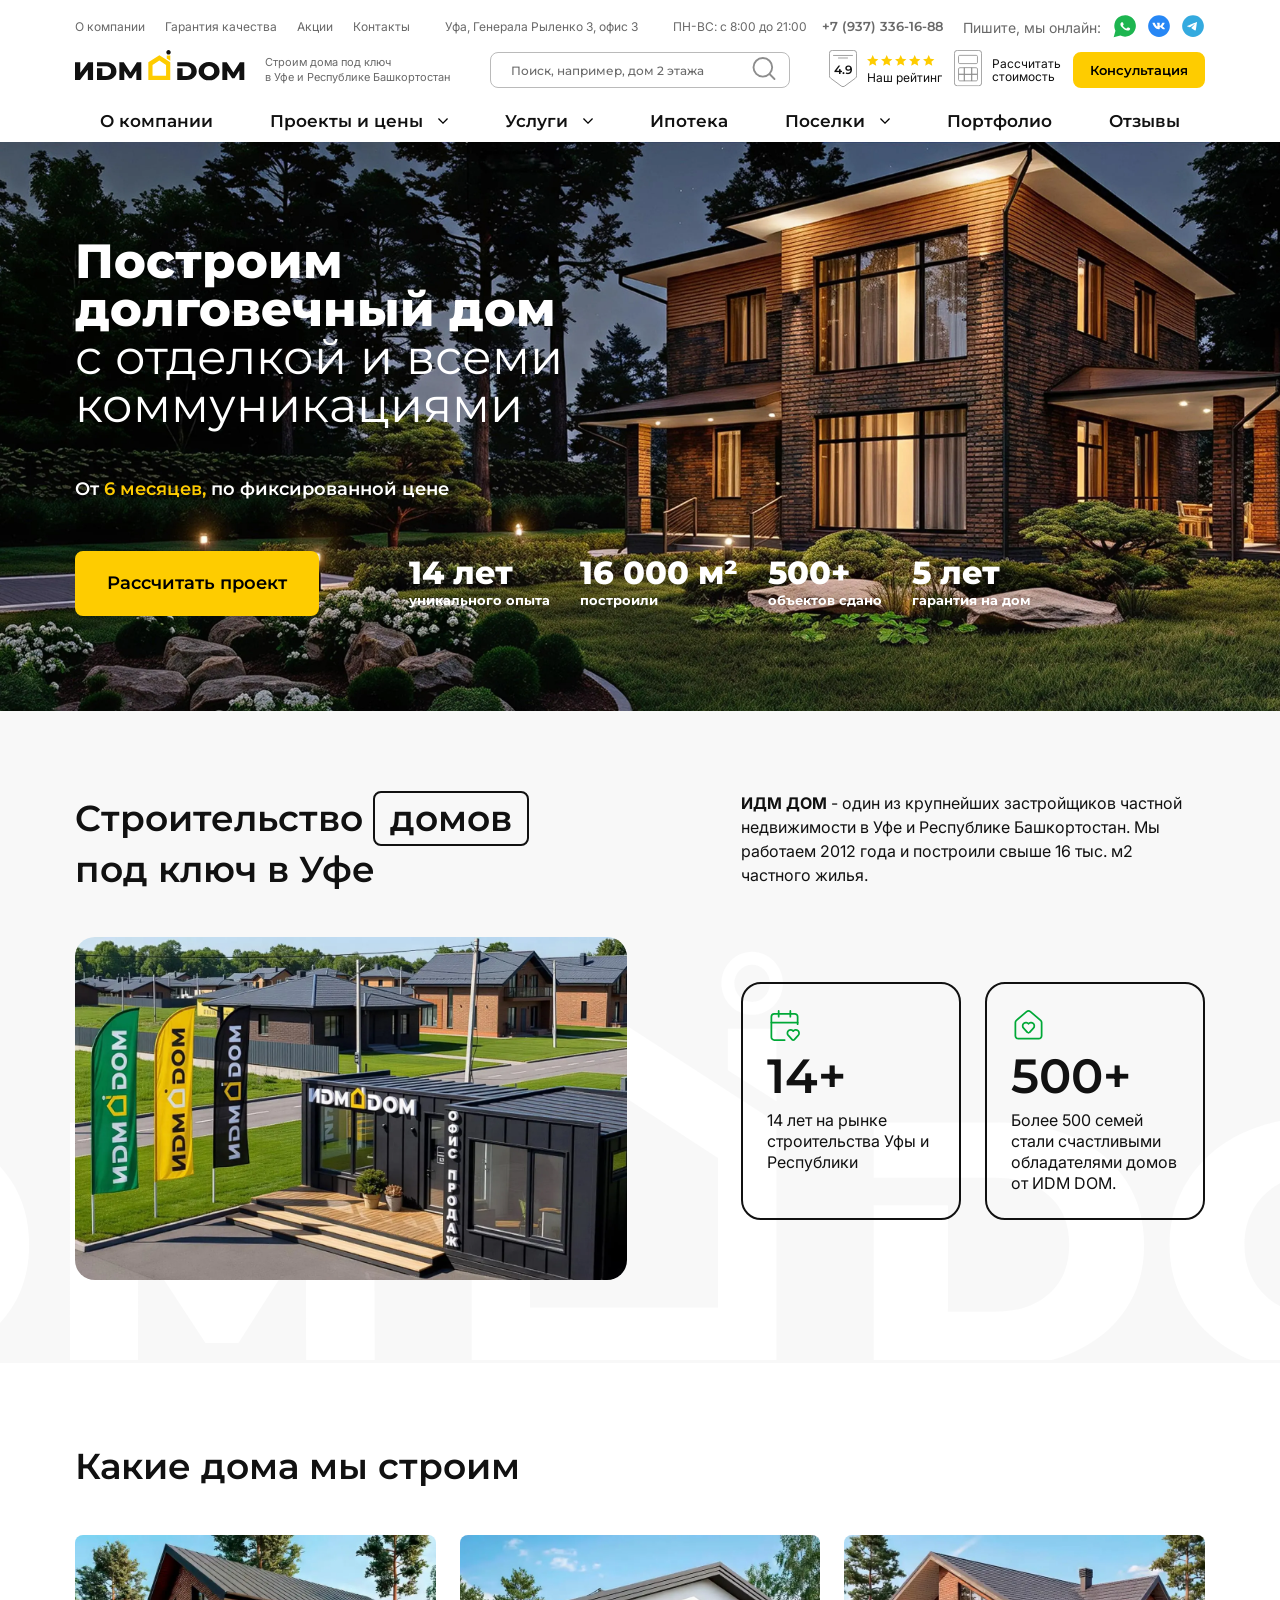
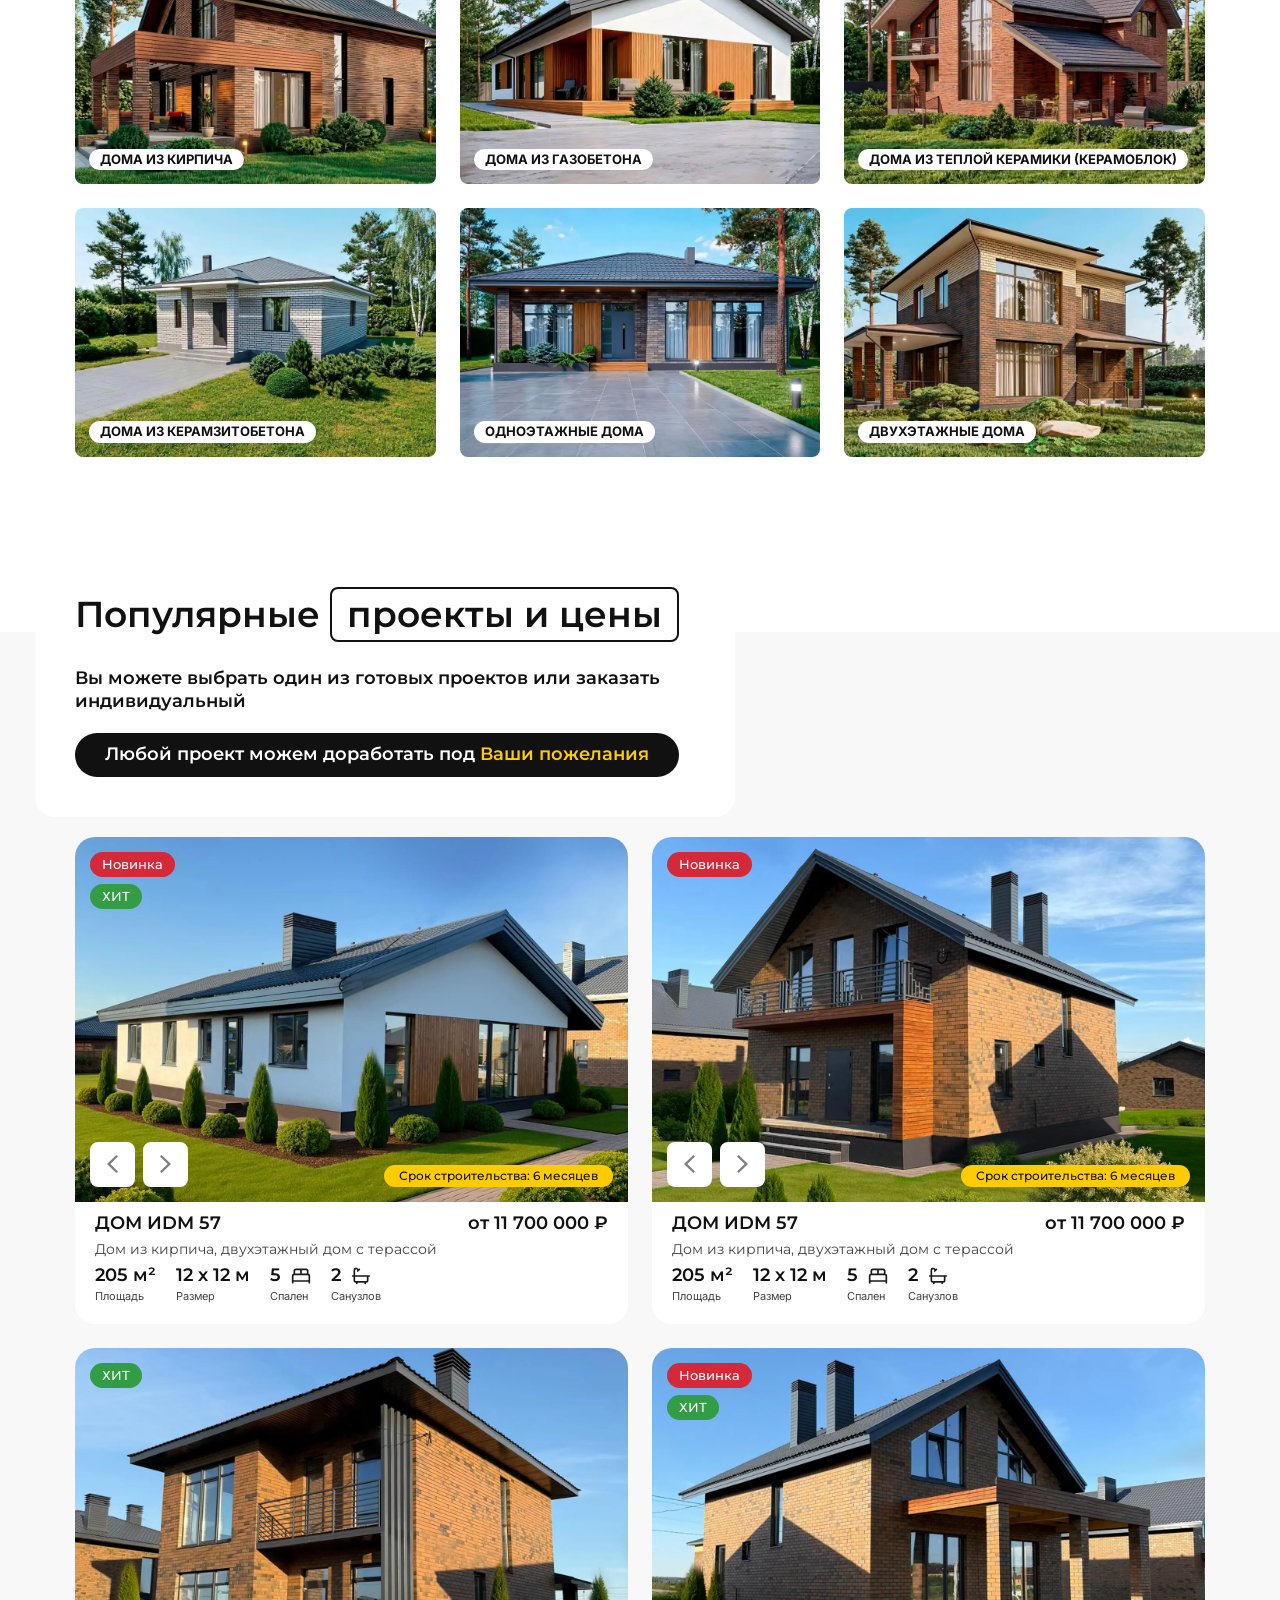
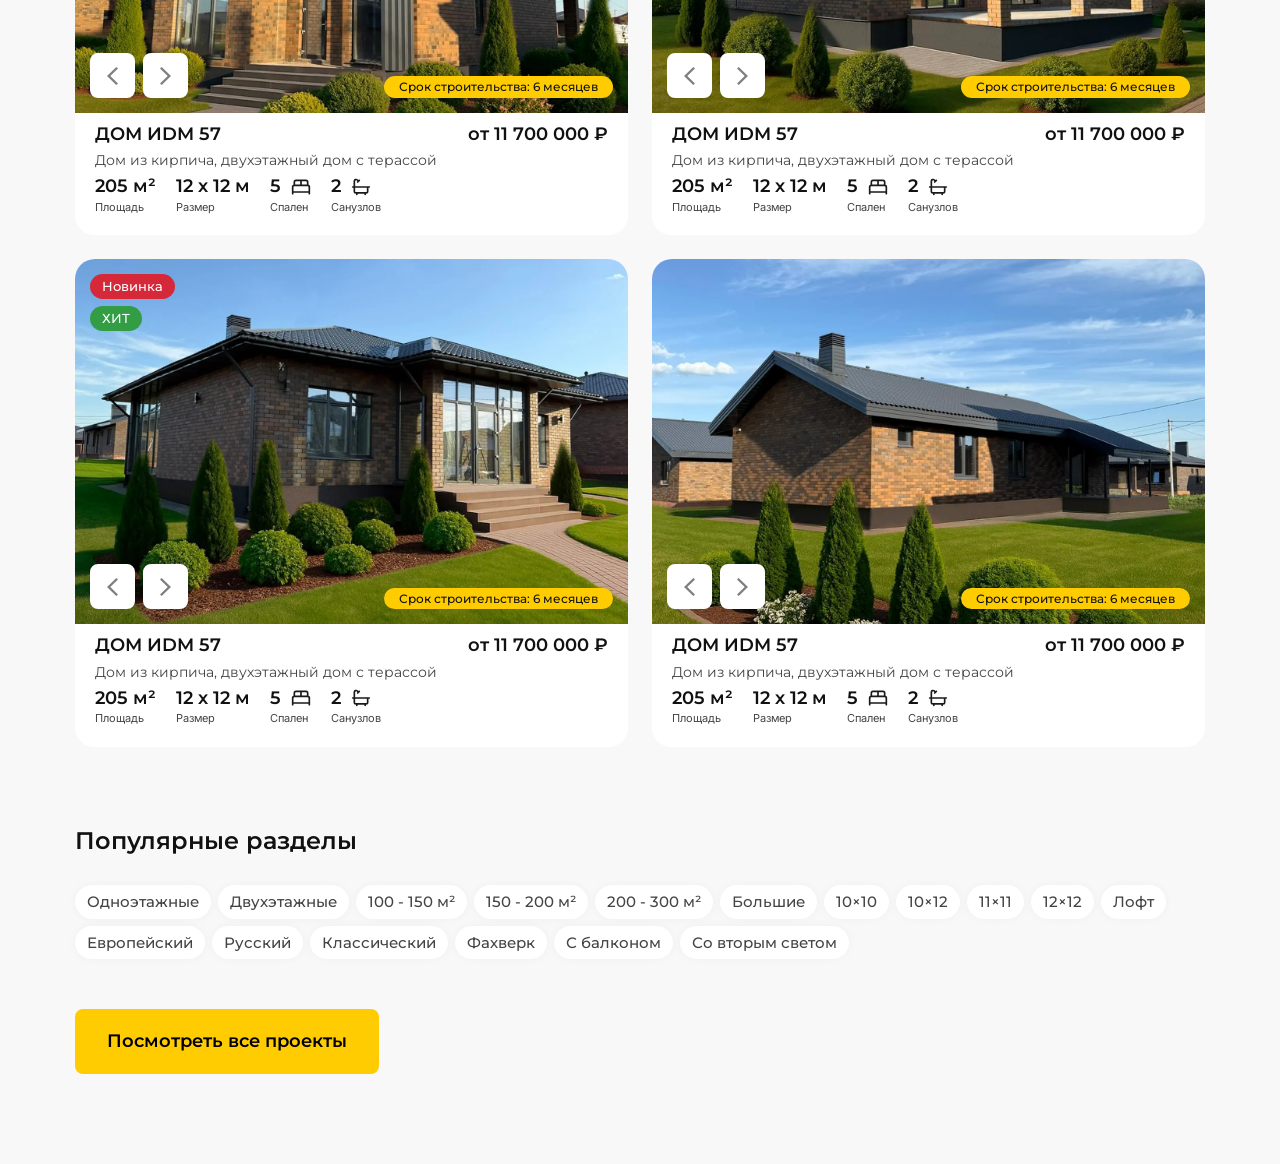
==== commit 0db9f80c: "comment2" ====
--- a/index.html
+++ b/index.html
@@ -718,11 +718,531 @@
 			<section class="main">
 				<div class="container">
 					<div class="main__inner">
-
+						<h1 class="main__title">
+							Построим долговечный дом <br>
+							<span>с отделкой и всеми коммуникациями</span>
+						</h1>
+						<div class="main__text">От <span>6 месяцев,</span> по фиксированной цене</div>
+						<div class="main__bottom">
+							<button class="main__btn btn btn-yellow">
+								<span>Рассчитать проект</span>
+							</button>
+							<div class="main__items">
+								<div class="main__item">
+									<div class="main__item-title">14 лет</div>
+									<div class="main__item-text">уникального опыта</div>
+								</div>
+								<div class="main__item">
+									<div class="main__item-title">16 000 м²</div>
+									<div class="main__item-text">построили</div>
+								</div>
+								<div class="main__item">
+									<div class="main__item-title">500+</div>
+									<div class="main__item-text">объектов сдано</div>
+								</div>
+								<div class="main__item">
+									<div class="main__item-title">5 лет</div>
+									<div class="main__item-text">гарантия на дом</div>
+								</div>
+							</div>
+						</div>
 					</div>
 				</div>
 			</section>
-		</main>
+			<section class="info">
+				<div class="container">
+					<div class="info__inner">
+						<div class="info__left">
+							<h2 class="info__title h2">
+								Cтроительство <span class="outline-text">домов</span> <br> под ключ в Уфе
+							</h2>
+							<div class="info__img">
+								<img src="img/info-img.webp" alt="">
+							</div>
+						</div>
+						<div class="info__right">
+							<div class="info__text"><span>ИДМ ДОМ</span> - один из крупнейших застройщиков частной недвижимости в Уфе и Республике Башкортостан. Мы работаем 2012 года и построили свыше 16 тыс. м2 частного жилья.</div>
+							<div class="info__items">
+								<div class="info__item">
+									<div class="info__item-icon">
+										<img src="img/info-icon.svg" alt="">
+									</div>
+									<div class="info__item-title">14+</div>
+									<div class="info__item-text">14 лет на рынке строительства Уфы и Республики</div>
+								</div>
+								<div class="info__item">
+									<div class="info__item-icon">
+										<img src="img/info-icon2.svg" alt="">
+									</div>
+									<div class="info__item-title">500+</div>
+									<div class="info__item-text">Более 500 семей стали счастливыми обладателями домов от ИDM DOM.</div>
+								</div>
+							</div>
+						</div>
+					</div>
+				</div>
+				<div class="logo">
+					<img src="img/logo2.svg" alt="">
+				</div>
+			</section>
+		    <section class="houses">
+                <div class="container">
+                    <div class="houses__inner">
+                        <h2 class="houses__title h2">Какие дома мы строим</h2>
+                        <div class="houses__cards">
+                            <div class="house-card">
+                                <a href="" class="house-card__img">
+                                    <img src="img/house-img.webp" alt="">
+									<img src="img/house-img--1.webp" alt="">
+                                </a>
+                                <div class="house-card__title">Дома из кирпича</div>
+								<div class="house-card__title house-card__title--mob">Кирпич</div>
+                            </div>
+                            <div class="house-card">
+                                <a href="" class="house-card__img">
+                                    <img src="img/house-img2.webp" alt="">
+									<img src="img/house-img2--1.webp" alt="">
+                                </a>
+                                <div class="house-card__title">Дома из газобетона</div>
+								<div class="house-card__title house-card__title--mob">Газобетон</div>
+                            </div>
+                            <div class="house-card">
+                                <a href="" class="house-card__img">
+                                    <img src="img/house-img3.webp" alt="">
+									<img src="img/house-img3--1.webp" alt="">
+                                </a>
+                                <div class="house-card__title">Дома из теплой керамики (керамоблок)</div>
+								<div class="house-card__title house-card__title--mob">Керамоблок</div>
+                            </div>
+                            <div class="house-card">
+                                <a href="" class="house-card__img">
+                                    <img src="img/house-img4.webp" alt="">
+									<img src="img/house-img4--1.webp" alt="">
+                                </a>
+                                <div class="house-card__title">Дома из керамзитобетона</div>
+								<div class="house-card__title house-card__title--mob">Керамзитобетон</div>
+                            </div>
+                            <div class="house-card">
+                                <a href="" class="house-card__img">
+                                    <img src="img/house-img5.webp" alt="">
+									<img src="img/house-img5--1.webp" alt="">
+                                </a>
+                                <div class="house-card__title">Одноэтажные дома</div>
+								<div class="house-card__title house-card__title--mob">Одноэтажные </div>
+                            </div>
+                            <div class="house-card">
+                                <a href="" class="house-card__img">
+                                    <img src="img/house-img6.webp" alt="">
+									<img src="img/house-img6--1.webp" alt="">
+                                </a>
+                                <div class="house-card__title">Двухэтажные дома</div>
+								<div class="house-card__title house-card__title--mob">Двухэтажные</div>
+                            </div>
+                        </div>
+                    </div>
+                </div>
+            </section>
+			<section class="projects">
+				<div class="container">
+					<div class="projects__inner">
+						<div class="projects__top">
+							<h2 class="projects__title h2">Популярные <span class="outline-text">проекты и цены</span></h2>
+							<div class="projects__text">Вы можете выбрать один из готовых проектов или заказать индивидуальный</div>
+							<div class="projects__info">Любой проект можем доработать под <span>Ваши пожелания</span></div>
+						</div>
+						<div class="projects__cards">
+							<div class="project-card">
+								<div class="project-card__top">
+									<div class="project-card__group">
+										<span><span class="new">Новинка</span></span>
+										<span><span class="hit">ХИТ</span></span>
+									</div>
+									<div class="project-card__slider">
+										<div class="swiper mySwiper">
+											<div class="swiper-wrapper">
+												<a href="" class="swiper-slide">
+													<img src="img/project-img.webp" alt="">
+												</a>
+												<a href="" class="swiper-slide">
+													<img src="img/project-img2.webp" alt="">
+												</a>
+												<a href="" class="swiper-slide">
+													<img src="img/project-img3.webp" alt="">
+												</a>
+											</div>
+										</div>
+										<div class="project-card__slider-nav">
+											<div class="swiper-button-prev">
+												<svg width="11" height="18" viewBox="0 0 11 18" fill="none" xmlns="http://www.w3.org/2000/svg">
+													<path opacity="0.5" d="M-3.93402e-07 9L9.32862 -7.30582e-08L11 1.6125L3.30389 9L10.9611 16.3875L9.28975 18L-3.93402e-07 9Z" fill="black"/>
+												</svg>
+											</div>
+											<div class="swiper-button-next">
+												<svg width="11" height="18" viewBox="0 0 11 18" fill="none" xmlns="http://www.w3.org/2000/svg">
+													<path opacity="0.5" d="M11 9L1.67138 -7.30582e-08L7.04846e-08 1.6125L7.69611 9L0.0388694 16.3875L1.71025 18L11 9Z" fill="black"/>
+												</svg>
+											</div>
+										</div>
+										<div class="project-card__info">Срок строительства: 6 месяцев</div>
+									</div>
+								</div>
+								<div class="project-card__desc">
+									<div class="project-card__group2">
+										<a href="" class="project-card__title">ДОМ ИDM 57</a>
+										<div class="project-card__price">от 11 700 000 ₽</div>
+									</div>
+									<div class="project-card__text">Дом из кирпича, двухэтажный дом с терассой</div>
+									<div class="project-card__items">
+										<div class="project-card__item">
+											<div class="project-card__item-title">205 м²</div>
+											<div class="project-card__item-text">Площадь</div>
+										</div>
+										<div class="project-card__item">
+											<div class="project-card__item-title">12 х 12 м</div>
+											<div class="project-card__item-text">Размер</div>
+										</div>
+										<div class="project-card__item">
+											<div class="project-card__item-title">5 <span><img src="img/project-icon.svg" alt=""></span></div>
+											<div class="project-card__item-text">Спален</div>
+										</div>
+										<div class="project-card__item">
+											<div class="project-card__item-title">2 <span><img src="img/project-icon2.svg" alt=""></span></div>
+											<div class="project-card__item-text">Санузлов</div>
+										</div>
+									</div>
+								</div>
+							</div>
+							<div class="project-card">
+								<div class="project-card__top">
+									<div class="project-card__group">
+										<span><span class="new">Новинка</span></span>
+									</div>
+									<div class="project-card__slider">
+										<div class="swiper mySwiper">
+											<div class="swiper-wrapper">
+												<a href="" class="swiper-slide">
+													<img src="img/project-img2.webp" alt="">
+												</a>
+												<a href="" class="swiper-slide">
+													<img src="img/project-img3.webp" alt="">
+												</a>
+												<a href="" class="swiper-slide">
+													<img src="img/project-img.webp" alt="">
+												</a>
+											</div>
+										</div>
+										<div class="project-card__slider-nav">
+											<div class="swiper-button-prev">
+												<svg width="11" height="18" viewBox="0 0 11 18" fill="none" xmlns="http://www.w3.org/2000/svg">
+													<path opacity="0.5" d="M-3.93402e-07 9L9.32862 -7.30582e-08L11 1.6125L3.30389 9L10.9611 16.3875L9.28975 18L-3.93402e-07 9Z" fill="black"/>
+												</svg>
+											</div>
+											<div class="swiper-button-next">
+												<svg width="11" height="18" viewBox="0 0 11 18" fill="none" xmlns="http://www.w3.org/2000/svg">
+													<path opacity="0.5" d="M11 9L1.67138 -7.30582e-08L7.04846e-08 1.6125L7.69611 9L0.0388694 16.3875L1.71025 18L11 9Z" fill="black"/>
+												</svg>
+											</div>
+										</div>
+										<div class="project-card__info">Срок строительства: 6 месяцев</div>
+									</div>
+								</div>
+								<div class="project-card__desc">
+									<div class="project-card__group2">
+										<a href="" class="project-card__title">ДОМ ИDM 57</a>
+										<div class="project-card__price">от 11 700 000 ₽</div>
+									</div>
+									<div class="project-card__text">Дом из кирпича, двухэтажный дом с терассой</div>
+									<div class="project-card__items">
+										<div class="project-card__item">
+											<div class="project-card__item-title">205 м²</div>
+											<div class="project-card__item-text">Площадь</div>
+										</div>
+										<div class="project-card__item">
+											<div class="project-card__item-title">12 х 12 м</div>
+											<div class="project-card__item-text">Размер</div>
+										</div>
+										<div class="project-card__item">
+											<div class="project-card__item-title">5 <span><img src="img/project-icon.svg" alt=""></span></div>
+											<div class="project-card__item-text">Спален</div>
+										</div>
+										<div class="project-card__item">
+											<div class="project-card__item-title">2 <span><img src="img/project-icon2.svg" alt=""></span></div>
+											<div class="project-card__item-text">Санузлов</div>
+										</div>
+									</div>
+								</div>
+							</div>
+							<div class="project-card">
+								<div class="project-card__top">
+									<div class="project-card__group">
+										<span><span class="hit">ХИТ</span></span>
+									</div>
+									<div class="project-card__slider">
+										<div class="swiper mySwiper">
+											<div class="swiper-wrapper">
+												<a href="" class="swiper-slide">
+													<img src="img/project-img3.webp" alt="">
+												</a>
+												<a href="" class="swiper-slide">
+													<img src="img/project-img2.webp" alt="">
+												</a>
+												<a href="" class="swiper-slide">
+													<img src="img/project-img.webp" alt="">
+												</a>
+											</div>
+										</div>
+										<div class="project-card__slider-nav">
+											<div class="swiper-button-prev">
+												<svg width="11" height="18" viewBox="0 0 11 18" fill="none" xmlns="http://www.w3.org/2000/svg">
+													<path opacity="0.5" d="M-3.93402e-07 9L9.32862 -7.30582e-08L11 1.6125L3.30389 9L10.9611 16.3875L9.28975 18L-3.93402e-07 9Z" fill="black"/>
+												</svg>
+											</div>
+											<div class="swiper-button-next">
+												<svg width="11" height="18" viewBox="0 0 11 18" fill="none" xmlns="http://www.w3.org/2000/svg">
+													<path opacity="0.5" d="M11 9L1.67138 -7.30582e-08L7.04846e-08 1.6125L7.69611 9L0.0388694 16.3875L1.71025 18L11 9Z" fill="black"/>
+												</svg>
+											</div>
+										</div>
+										<div class="project-card__info">Срок строительства: 6 месяцев</div>
+									</div>
+								</div>
+								<div class="project-card__desc">
+									<div class="project-card__group2">
+										<a href="" class="project-card__title">ДОМ ИDM 57</a>
+										<div class="project-card__price">от 11 700 000 ₽</div>
+									</div>
+									<div class="project-card__text">Дом из кирпича, двухэтажный дом с терассой</div>
+									<div class="project-card__items">
+										<div class="project-card__item">
+											<div class="project-card__item-title">205 м²</div>
+											<div class="project-card__item-text">Площадь</div>
+										</div>
+										<div class="project-card__item">
+											<div class="project-card__item-title">12 х 12 м</div>
+											<div class="project-card__item-text">Размер</div>
+										</div>
+										<div class="project-card__item">
+											<div class="project-card__item-title">5 <span><img src="img/project-icon.svg" alt=""></span></div>
+											<div class="project-card__item-text">Спален</div>
+										</div>
+										<div class="project-card__item">
+											<div class="project-card__item-title">2 <span><img src="img/project-icon2.svg" alt=""></span></div>
+											<div class="project-card__item-text">Санузлов</div>
+										</div>
+									</div>
+								</div>
+							</div>
+							<div class="project-card">
+								<div class="project-card__top">
+									<div class="project-card__group">
+										<span><span class="new">Новинка</span></span>
+										<span><span class="hit">ХИТ</span></span>
+									</div>
+									<div class="project-card__slider">
+										<div class="swiper mySwiper">
+											<div class="swiper-wrapper">
+												<a href="" class="swiper-slide">
+													<img src="img/project-img4.webp" alt="">
+												</a>
+												<a href="" class="swiper-slide">
+													<img src="img/project-img3.webp" alt="">
+												</a>
+												<a href="" class="swiper-slide">
+													<img src="img/project-img2.webp" alt="">
+												</a>
+											</div>
+										</div>
+										<div class="project-card__slider-nav">
+											<div class="swiper-button-prev">
+												<svg width="11" height="18" viewBox="0 0 11 18" fill="none" xmlns="http://www.w3.org/2000/svg">
+													<path opacity="0.5" d="M-3.93402e-07 9L9.32862 -7.30582e-08L11 1.6125L3.30389 9L10.9611 16.3875L9.28975 18L-3.93402e-07 9Z" fill="black"/>
+												</svg>
+											</div>
+											<div class="swiper-button-next">
+												<svg width="11" height="18" viewBox="0 0 11 18" fill="none" xmlns="http://www.w3.org/2000/svg">
+													<path opacity="0.5" d="M11 9L1.67138 -7.30582e-08L7.04846e-08 1.6125L7.69611 9L0.0388694 16.3875L1.71025 18L11 9Z" fill="black"/>
+												</svg>
+											</div>
+										</div>
+										<div class="project-card__info">Срок строительства: 6 месяцев</div>
+									</div>
+								</div>
+								<div class="project-card__desc">
+									<div class="project-card__group2">
+										<a href="" class="project-card__title">ДОМ ИDM 57</a>
+										<div class="project-card__price">от 11 700 000 ₽</div>
+									</div>
+									<div class="project-card__text">Дом из кирпича, двухэтажный дом с терассой</div>
+									<div class="project-card__items">
+										<div class="project-card__item">
+											<div class="project-card__item-title">205 м²</div>
+											<div class="project-card__item-text">Площадь</div>
+										</div>
+										<div class="project-card__item">
+											<div class="project-card__item-title">12 х 12 м</div>
+											<div class="project-card__item-text">Размер</div>
+										</div>
+										<div class="project-card__item">
+											<div class="project-card__item-title">5 <span><img src="img/project-icon.svg" alt=""></span></div>
+											<div class="project-card__item-text">Спален</div>
+										</div>
+										<div class="project-card__item">
+											<div class="project-card__item-title">2 <span><img src="img/project-icon2.svg" alt=""></span></div>
+											<div class="project-card__item-text">Санузлов</div>
+										</div>
+									</div>
+								</div>
+							</div>
+							<div class="project-card">
+								<div class="project-card__top">
+									<div class="project-card__group">
+										<span><span class="new">Новинка</span></span>
+										<span><span class="hit">ХИТ</span></span>
+									</div>
+									<div class="project-card__slider">
+										<div class="swiper mySwiper">
+											<div class="swiper-wrapper">
+												<a href="" class="swiper-slide">
+													<img src="img/project-img5.webp" alt="">
+												</a>
+												<a href="" class="swiper-slide">
+													<img src="img/project-img4.webp" alt="">
+												</a>
+												<a href="" class="swiper-slide">
+													<img src="img/project-img3.webp" alt="">
+												</a>
+											</div>
+										</div>
+										<div class="project-card__slider-nav">
+											<div class="swiper-button-prev">
+												<svg width="11" height="18" viewBox="0 0 11 18" fill="none" xmlns="http://www.w3.org/2000/svg">
+													<path opacity="0.5" d="M-3.93402e-07 9L9.32862 -7.30582e-08L11 1.6125L3.30389 9L10.9611 16.3875L9.28975 18L-3.93402e-07 9Z" fill="black"/>
+												</svg>
+											</div>
+											<div class="swiper-button-next">
+												<svg width="11" height="18" viewBox="0 0 11 18" fill="none" xmlns="http://www.w3.org/2000/svg">
+													<path opacity="0.5" d="M11 9L1.67138 -7.30582e-08L7.04846e-08 1.6125L7.69611 9L0.0388694 16.3875L1.71025 18L11 9Z" fill="black"/>
+												</svg>
+											</div>
+										</div>
+										<div class="project-card__info">Срок строительства: 6 месяцев</div>
+									</div>
+								</div>
+								<div class="project-card__desc">
+									<div class="project-card__group2">
+										<a href="" class="project-card__title">ДОМ ИDM 57</a>
+										<div class="project-card__price">от 11 700 000 ₽</div>
+									</div>
+									<div class="project-card__text">Дом из кирпича, двухэтажный дом с терассой</div>
+									<div class="project-card__items">
+										<div class="project-card__item">
+											<div class="project-card__item-title">205 м²</div>
+											<div class="project-card__item-text">Площадь</div>
+										</div>
+										<div class="project-card__item">
+											<div class="project-card__item-title">12 х 12 м</div>
+											<div class="project-card__item-text">Размер</div>
+										</div>
+										<div class="project-card__item">
+											<div class="project-card__item-title">5 <span><img src="img/project-icon.svg" alt=""></span></div>
+											<div class="project-card__item-text">Спален</div>
+										</div>
+										<div class="project-card__item">
+											<div class="project-card__item-title">2 <span><img src="img/project-icon2.svg" alt=""></span></div>
+											<div class="project-card__item-text">Санузлов</div>
+										</div>
+									</div>
+								</div>
+							</div>
+							<div class="project-card">
+								<div class="project-card__top">
+									<div class="project-card__slider">
+										<div class="swiper mySwiper">
+											<div class="swiper-wrapper">
+												<a href="" class="swiper-slide">
+													<img src="img/project-img6.webp" alt="">
+												</a>
+												<a href="" class="swiper-slide">
+													<img src="img/project-img5.webp" alt="">
+												</a>
+												<a href="" class="swiper-slide">
+													<img src="img/project-img4.webp" alt="">
+												</a>
+											</div>
+										</div>
+										<div class="project-card__slider-nav">
+											<div class="swiper-button-prev">
+												<svg width="11" height="18" viewBox="0 0 11 18" fill="none" xmlns="http://www.w3.org/2000/svg">
+													<path opacity="0.5" d="M-3.93402e-07 9L9.32862 -7.30582e-08L11 1.6125L3.30389 9L10.9611 16.3875L9.28975 18L-3.93402e-07 9Z" fill="black"/>
+												</svg>
+											</div>
+											<div class="swiper-button-next">
+												<svg width="11" height="18" viewBox="0 0 11 18" fill="none" xmlns="http://www.w3.org/2000/svg">
+													<path opacity="0.5" d="M11 9L1.67138 -7.30582e-08L7.04846e-08 1.6125L7.69611 9L0.0388694 16.3875L1.71025 18L11 9Z" fill="black"/>
+												</svg>
+											</div>
+										</div>
+										<div class="project-card__info">Срок строительства: 6 месяцев</div>
+									</div>
+								</div>
+								<div class="project-card__desc">
+									<div class="project-card__group2">
+										<a href="" class="project-card__title">ДОМ ИDM 57</a>
+										<div class="project-card__price">от 11 700 000 ₽</div>
+									</div>
+									<div class="project-card__text">Дом из кирпича, двухэтажный дом с терассой</div>
+									<div class="project-card__items">
+										<div class="project-card__item">
+											<div class="project-card__item-title">205 м²</div>
+											<div class="project-card__item-text">Площадь</div>
+										</div>
+										<div class="project-card__item">
+											<div class="project-card__item-title">12 х 12 м</div>
+											<div class="project-card__item-text">Размер</div>
+										</div>
+										<div class="project-card__item">
+											<div class="project-card__item-title">5 <span><img src="img/project-icon.svg" alt=""></span></div>
+											<div class="project-card__item-text">Спален</div>
+										</div>
+										<div class="project-card__item">
+											<div class="project-card__item-title">2 <span><img src="img/project-icon2.svg" alt=""></span></div>
+											<div class="project-card__item-text">Санузлов</div>
+										</div>
+									</div>
+								</div>
+							</div>
+						</div>
+						<div class="popular-sections">
+							<div class="popular-sections__title text32">Популярные разделы</div>
+							<div class="popular-sections__items">
+								<a href="" class="popular-sections__item">Одноэтажные</a>
+								<a href="" class="popular-sections__item">Двухэтажные</a>
+								<a href="" class="popular-sections__item">100 - 150 м²</a>
+								<a href="" class="popular-sections__item">150 - 200 м²</a>
+								<a href="" class="popular-sections__item">200 - 300 м²</a>
+								<a href="" class="popular-sections__item">Большие</a>
+								<a href="" class="popular-sections__item">10×10</a>
+								<a href="" class="popular-sections__item">10×12</a>
+								<a href="" class="popular-sections__item">11×11</a>
+								<a href="" class="popular-sections__item">12×12</a>
+								<a href="" class="popular-sections__item">Лофт</a>
+								<a href="" class="popular-sections__item">Европейский</a>
+								<a href="" class="popular-sections__item">Русский</a>
+								<a href="" class="popular-sections__item">Классический</a>
+								<a href="" class="popular-sections__item">Фахверк</a>
+								<a href="" class="popular-sections__item">С балконом</a>
+								<a href="" class="popular-sections__item">Со вторым светом</a>
+							</div>
+							<button class="popular-sections__btn btn btn-yellow">
+								<span>Посмотреть все проекты</span>
+							</button>
+						</div>
+					</div>
+				</div>
+			</section>
+
+
+        </main>
 		<footer class="footer"></footer>
 
 	</div>
--- a/css/style.min.css
+++ b/css/style.min.css
@@ -1,2 +1,2 @@
-@import url(https://fonts.googleapis.com/css2?family=Montserrat:ital,wght@0,100..900;1,100..900&display=swap);@import url(https://fonts.googleapis.com/css2?family=Inter:ital,opsz,wght@0,14..32,100..900;1,14..32,100..900&display=swap);*,::after,::before{-webkit-box-sizing:inherit;box-sizing:inherit}*{-webkit-box-sizing:border-box;box-sizing:border-box}a,body,div,form,h1,h2,h3,h4,h5,label,li,p,ul{margin:0;padding:0;border:0;text-decoration:none;line-height:1;-webkit-box-sizing:border-box;box-sizing:border-box}button,input,textarea{outline:0!important;font-family:Montserrat}button{border:none;cursor:pointer;-webkit-transition:.3s;-o-transition:.3s;transition:.3s}.btn{display:-webkit-box;display:-ms-flexbox;display:flex;-webkit-box-pack:center;-ms-flex-pack:center;justify-content:center;-webkit-box-align:center;-ms-flex-align:center;align-items:center}input:active,input[type=checkbox]:focus,input[type=file]:focus,input[type=radio]:focus,input[type=text]:focus{outline:0!important}html{height:100%;scroll-behavior:smooth;-webkit-box-sizing:border-box;box-sizing:border-box}body{height:100%;background:#fff;font-family:Montserrat,sans-serif;font-weight:400;color:#111;overflow-x:hidden}.fixed-body{overflow:hidden}h1,h2,h3,h4,h5,h6,img,p{margin:0;padding:0;height:auto;-o-object-fit:cover;object-fit:cover}a{color:inherit;text-decoration:none;-webkit-transition:.3s;-o-transition:.3s;transition:.3s}li,ul{margin:0;padding:0;list-style:none}.container{max-width:1500px;padding:0 30px;margin:0 auto}@media screen and (max-width:1400px){.container{max-width:1180px;padding:0 25px}}@media screen and (max-width:992px){.container{padding:0 15px}}.wrapper{overflow:hidden}.btn-yellow{background:#fecc00;border:2px solid #fecc00;border-radius:8px}.btn-yellow:hover{background:#ffdc4b}.btn-yellow span{line-height:130%;font-weight:600}.header{padding:20px 0 0}.header-top{display:-webkit-box;display:-ms-flexbox;display:flex;-webkit-box-pack:justify;-ms-flex-pack:justify;justify-content:space-between;-webkit-box-align:center;-ms-flex-align:center;align-items:center;gap:30px;font-family:Inter;margin-bottom:20px}.header__list{display:-webkit-box;display:-ms-flexbox;display:flex;-webkit-box-align:start;-ms-flex-align:start;align-items:start;gap:30px}.header__list li a{display:block;font-size:14px;line-height:150%;color:#696969}.header__list li a:hover{text-decoration:underline;color:#111}.header__location{font-size:14px;line-height:150%;color:#696969}.header__group{display:-webkit-box;display:-ms-flexbox;display:flex;-webkit-box-align:center;-ms-flex-align:center;align-items:center;gap:30px}.header__subgroup{display:-webkit-box;display:-ms-flexbox;display:flex;-webkit-box-align:start;-ms-flex-align:start;align-items:start;gap:15px}.header__schedule{font-size:14px;line-height:150%;color:#696969}.header__phone{display:block;font-family:Montserrat;font-size:16px;line-height:130%;font-weight:600;color:#696969}.header__phone:hover{text-decoration:underline;color:#111}.header__subgroup2{display:-webkit-box;display:-ms-flexbox;display:flex;-webkit-box-align:center;-ms-flex-align:center;align-items:center;gap:15px}.header__text{font-size:14px;line-height:150%;color:#696969}.header__socials{display:-webkit-box;display:-ms-flexbox;display:flex;-webkit-box-align:start;-ms-flex-align:start;align-items:start;gap:15px}.header__social{position:relative;width:32px}.header__social:hover svg .path1{stroke:#a6f6c1}.header__social svg{width:100%;height:auto}.header__social svg .path1{stroke:transparent;-webkit-transition:.3s;-o-transition:.3s;transition:.3s}.header-center{display:-webkit-box;display:-ms-flexbox;display:flex;-webkit-box-pack:justify;-ms-flex-pack:justify;justify-content:space-between;-webkit-box-align:center;-ms-flex-align:center;align-items:center;gap:30px;margin-bottom:20px}.header__group2{-ms-flex-negative:0;flex-shrink:0;display:-webkit-box;display:-ms-flexbox;display:flex;-webkit-box-align:center;-ms-flex-align:center;align-items:center;gap:24px}.header__logo{width:220px;display:block}.header__logo img{width:100%}.header__text2{font-family:Inter;font-size:13px;line-height:140%;color:#696969}.header .search{position:relative;max-width:390px;width:100%}.header .search-input{width:100%;height:44px;border:1px solid #bababa;border-radius:8px;padding:0 50px 0 20px;font-size:14px;line-height:130%;font-weight:500;color:#111}.header .search-input::-webkit-input-placeholder{color:#696969}.header .search-input::-moz-placeholder{color:#696969}.header .search-input:-ms-input-placeholder{color:#696969}.header .search-input::-ms-input-placeholder{color:#696969}.header .search-input::placeholder{color:#696969}.header .search-input:focus{background:#e5f1e9;border-color:#00a837}.header .search-input:focus~.search-btn svg path{stroke:#1a1a1a}.header .search-btn{position:absolute;z-index:2;top:50%;right:12px;-webkit-transform:translate(0,-50%);-ms-transform:translate(0,-50%);transform:translate(0,-50%);width:30px;background:rgba(0,0,0,0);padding:0}.header .search-btn svg{width:100%;height:auto}.header__group3{-ms-flex-negative:0;flex-shrink:0;display:-webkit-box;display:-ms-flexbox;display:flex;-webkit-box-align:center;-ms-flex-align:center;align-items:center;gap:20px}.header .rating{display:-webkit-box;display:-ms-flexbox;display:flex;-webkit-box-align:center;-ms-flex-align:center;align-items:center;gap:12px}.header .rating-group{position:relative}.header .rating-icon{width:34px}.header .rating-icon img{width:100%}.header .rating-number{position:absolute;z-index:2;top:50%;left:50%;-webkit-transform:translate(-50%,-50%);-ms-transform:translate(-50%,-50%);transform:translate(-50%,-50%);font-size:16px;line-height:130%;font-weight:600}.header .rating .stars{display:-webkit-box;display:-ms-flexbox;display:flex;-webkit-box-align:center;-ms-flex-align:center;align-items:center;gap:2px}.header .rating .star{width:12px}.header .rating .star img{width:100%}.header .rating-text{font-family:Inter;font-size:14px;line-height:150%}.header .calculator{display:-webkit-box;display:-ms-flexbox;display:flex;-webkit-box-align:center;-ms-flex-align:center;align-items:center;gap:12px}.header .calculator:hover .calculator-icon svg path,.header .calculator:hover .calculator-icon svg rect{stroke:#111}.header .calculator:hover .calculator-text{text-decoration:underline;color:#111}.header .calculator-icon{width:34px}.header .calculator-icon svg{width:100%;height:auto}.header .calculator-icon svg path,.header .calculator-icon svg rect{-webkit-transition:.3s;-o-transition:.3s;transition:.3s}.header .calculator-text{font-family:Inter;font-size:14px;line-height:110%;-webkit-transition:.3s;-o-transition:.3s;transition:.3s}.header__btn{height:44px;padding:5px 20px}.header__btn span{font-size:16px}.header-bottom{position:relative}.header__list2{display:-webkit-box;display:-ms-flexbox;display:flex;-webkit-box-pack:justify;-ms-flex-pack:justify;justify-content:space-between;-webkit-box-align:start;-ms-flex-align:start;align-items:start;gap:20px}.header__item--active .header__item-show{background:#1d1d1d;color:#fecc00}.header__item--active .header__item-arrow{-webkit-transform:rotate(-180deg);-ms-transform:rotate(-180deg);transform:rotate(-180deg)}.header__item--active .header__item-arrow svg path{stroke:#fff}.header__item--active .header__item-hidden{-webkit-transform:translateY(-1px);-ms-transform:translateY(-1px);transform:translateY(-1px);opacity:1;pointer-events:auto}.header__item-show{display:-webkit-box;display:-ms-flexbox;display:flex;-webkit-box-align:center;-ms-flex-align:center;align-items:center;gap:15px;border-radius:8px 8px 0 0;padding:10px 25px;font-size:20px;line-height:130%;font-weight:600;cursor:pointer;-webkit-transition:.3s;-o-transition:.3s;transition:.3s}.header__item-show:hover{background:#1d1d1d;color:#fecc00}.header__item-show:hover .header__item-arrow{-webkit-transform:rotate(-180deg);-ms-transform:rotate(-180deg);transform:rotate(-180deg)}.header__item-show:hover .header__item-arrow svg path{stroke:#fff}.header__item-title{font-size:20px;line-height:130%;font-weight:600;-webkit-transition:.3s;-o-transition:.3s;transition:.3s}.header__item-arrow{width:10px;display:-webkit-box;display:-ms-flexbox;display:flex;-webkit-box-align:center;-ms-flex-align:center;align-items:center;-webkit-transition:.3s;-o-transition:.3s;transition:.3s}.header__item-arrow svg{width:100%;height:auto}.header__item-arrow svg path{-webkit-transition:.3s;-o-transition:.3s;transition:.3s}.header__item-hidden{position:absolute;z-index:2;top:100%;left:0;-webkit-transform:translateY(-10px);-ms-transform:translateY(-10px);transform:translateY(-10px);width:100%;background:#1d1d1d;border-radius:20px;padding:50px 80px;opacity:0;pointer-events:none;-webkit-transition:.125s;-o-transition:.125s;transition:.125s}.header__subitems{display:grid;grid-template-columns:repeat(5,calc(20% - 19.2px));gap:24px}.header__subitems--2{display:grid;grid-template-columns:repeat(4,calc(25% - 18px));gap:24px}.header__subitems--3{max-width:915px;display:grid;grid-template-columns:repeat(2,calc(50% - 50px));gap:100px}.header__subitem-group:not(:last-child){margin-bottom:60px}.header__subitem-title{font-size:18px;line-height:130%;font-weight:600;color:#fff;margin-bottom:30px}.header__subitem-nav{display:-webkit-box;display:-ms-flexbox;display:flex;-webkit-box-align:start;-ms-flex-align:start;align-items:start;gap:30px}.header__subitem-list{display:grid;grid-template-columns:100%;gap:15px}.header__subitem-list li a{font-size:16px;line-height:150%;color:#9c9c9c}.header__subitem-list li a:hover{text-decoration:underline;color:#fff}.header__subitem2{display:-webkit-box;display:-ms-flexbox;display:flex;-webkit-box-align:center;-ms-flex-align:center;align-items:center;gap:40px}.header__subitem2:hover .header__subitem2-img img{border-color:#00a837}.header__subitem2:hover .header__subitem2-title{text-decoration:underline}.header__subitem2-img{width:130px;-ms-flex-negative:0;flex-shrink:0}.header__subitem2-img img{width:100%;border:1px solid #fff;border-radius:10px;-webkit-transition:.3s;-o-transition:.3s;transition:.3s}.header__subitem2-title{font-size:18px;line-height:130%;font-weight:600;color:#fff;margin-bottom:20px;-webkit-transition:.3s;-o-transition:.3s;transition:.3s}.header__subitem2-text{font-family:Inter;font-size:16px;line-height:150%;color:#9c9c9c}.header-mob,.menu,.menu-bg{display:none}@media screen and (max-width:1400px){.header{padding:14px 0 0}.header-top{gap:20px;margin-bottom:10px}.header__list{gap:20px}.header__list li a,.header__location{font-size:12px}.header__group{gap:20px}.header__subgroup{gap:15px}.header__schedule{font-size:12px}.header__phone{font-size:13px}.header__subgroup2{gap:12px}.header__socials{gap:10px}.header__social{width:24px}.header__social svg path{stroke-width:2px}.header-center{gap:20px;margin-bottom:10px}.header__group2{gap:20px}.header__logo{width:170px}.header__text2{font-size:11px}.header .search{max-width:300px}.header .search-input{height:36px;padding-right:48px;font-size:12px}.header .search-btn{width:28px}.header__group3{gap:12px}.header .rating{gap:10px}.header .rating-icon{width:28px}.header .rating-number{font-size:12px}.header .rating .star{width:11px}.header .rating-text{font-size:12px}.header .calculator{gap:10px}.header .calculator-icon{width:28px}.header .calculator-text{font-size:12px}.header__btn{height:36px;padding:5px 15px}.header__btn span{font-size:13px}.header__list2{gap:0}.header__item-show,.header__item-title{font-size:17px}.header__item-hidden{padding:45px 60px}.header__subitem-group:not(:last-child){margin-bottom:40px}.header__subitem-title{font-size:15px;margin-bottom:20px}.header__subitem-nav{gap:24px}.header__subitem-list{gap:10px}.header__subitem-list li a{font-size:14px}.header__subitems--3{grid-template-columns:repeat(2,calc(50% - 20px));gap:40px}.header__subitem2{gap:20px}.header__subitem2-title{font-size:15px}.header__subitem2-text{font-size:14px}}@media screen and (max-width:1180px){.header-top{gap:15px}.header__list{gap:12px}.header__text{display:none}.header__group2{-webkit-box-orient:vertical;-webkit-box-direction:normal;-ms-flex-direction:column;flex-direction:column;-webkit-box-align:start;-ms-flex-align:start;align-items:start;gap:0}.header__logo{width:180px}.header .search{max-width:100%;-webkit-box-flex:1;-ms-flex-positive:1;flex-grow:1}.header__item-show{padding:10px 20px;font-size:15px}.header__item-title{font-size:15px}.header__subitem-title{font-size:14px}.header__subitem-list li a{font-size:13px}.header__subitem2-title{font-size:14px}.header__subitem2-text{font-size:13px}}@media screen and (max-width:992px){.header{padding:16px 0 9px}.header-bottom,.header-center,.header-top{display:none}.header-mob{display:block}.header-mob__wrap{display:-webkit-box;display:-ms-flexbox;display:flex;-webkit-box-pack:justify;-ms-flex-pack:justify;justify-content:space-between;-webkit-box-align:center;-ms-flex-align:center;align-items:center;gap:10px;margin-bottom:8px}.header-mob__group{display:-webkit-box;display:-ms-flexbox;display:flex;-webkit-box-align:center;-ms-flex-align:center;align-items:center;gap:10px}.header-mob__phone{width:50px;height:50px;display:-webkit-box;display:-ms-flexbox;display:flex;-webkit-box-pack:center;-ms-flex-pack:center;justify-content:center;-webkit-box-align:center;-ms-flex-align:center;align-items:center;background:#00a837;border-radius:12px}.burger{position:relative;width:50px;height:50px;background:#111;border-radius:12px;cursor:pointer}.burger span:nth-child(1){position:absolute;top:17px;left:50%;-webkit-transform:translate(-50%,0);-ms-transform:translate(-50%,0);transform:translate(-50%,0);width:18px;height:2px;background:#fff;border-radius:5px}.burger span:nth-child(2){position:absolute;top:50%;left:50%;-webkit-transform:translate(-50%,-50%);-ms-transform:translate(-50%,-50%);transform:translate(-50%,-50%);width:32px;height:2px;background:#fff;border-radius:5px}.burger span:nth-child(3){position:absolute;left:50%;bottom:17px;-webkit-transform:translate(-50%,0);-ms-transform:translate(-50%,0);transform:translate(-50%,0);width:18px;height:2px;background:#fff;border-radius:5px}.menu{position:fixed;z-index:15;top:0;right:-105%;width:320px;height:100%;display:block;background:#fff;padding:20px;-webkit-transition:.5s;-o-transition:.5s;transition:.5s;overflow-y:auto}.menu--active{right:0}.menu-bg{position:fixed;z-index:10;top:0;left:0;width:100%;height:100%;display:block;background:rgba(17,17,17,.5);opacity:0;pointer-events:none}.menu-bg--active{opacity:1;pointer-events:auto}.menu__top{display:-webkit-box;display:-ms-flexbox;display:flex;-webkit-box-pack:justify;-ms-flex-pack:justify;justify-content:space-between;-webkit-box-align:center;-ms-flex-align:center;align-items:center;gap:20px;border-bottom:1px solid #d4d4d4;padding-bottom:20px;margin-bottom:30px}.menu .header__logo{width:130px}.menu__group{display:-webkit-box;display:-ms-flexbox;display:flex;-webkit-box-align:center;-ms-flex-align:center;align-items:center;gap:20px}.menu__phone{width:35px;height:35px;display:-webkit-box;display:-ms-flexbox;display:flex;-webkit-box-pack:center;-ms-flex-pack:center;justify-content:center;-webkit-box-align:center;-ms-flex-align:center;align-items:center}.menu__close{width:35px;height:35px;display:-webkit-box;display:-ms-flexbox;display:flex;-webkit-box-pack:center;-ms-flex-pack:center;justify-content:center;-webkit-box-align:center;-ms-flex-align:center;align-items:center;background:#f8f8f8;border-radius:50%;cursor:pointer;-webkit-transition:.3s;-o-transition:.3s;transition:.3s}.menu__close svg{width:9px;height:auto}.menu .search{margin-bottom:40px}.menu .search-input{height:40px;border-color:#111;padding-left:13px}.menu .search-btn svg path{stroke:#111}.menu .header__list2{-webkit-box-orient:vertical;-webkit-box-direction:normal;-ms-flex-direction:column;flex-direction:column;-webkit-box-align:start;-ms-flex-align:start;align-items:start;gap:30px;margin-bottom:40px}.menu .header__item-show{padding:0;font-size:17px}.menu .header__item-show:hover{background:rgba(0,0,0,0);color:#00a837}.menu .header__item-show:hover .header__item-arrow{-webkit-transform:unset;-ms-transform:unset;transform:unset}.menu .header__item-show:hover .header__item-arrow svg path{stroke:#00a837}.menu .header__item .item-show--active .header__item-title{color:#00a837}.menu .header__item .item-show--active .header__item-arrow{-webkit-transform:rotate(-180deg);-ms-transform:rotate(-180deg);transform:rotate(-180deg)}.menu .header__item .item-show--active .header__item-arrow svg path{stroke:#00a837}.menu .header__item-title{font-size:17px}.menu .header__item-hidden{position:static;-webkit-transform:unset;-ms-transform:unset;transform:unset;display:none;background:rgba(0,0,0,0);border-radius:0;padding:0 0 0 20px;opacity:1;pointer-events:auto}.menu .header__subitems,.menu .header__subitems--2,.menu .header__subitems--3{grid-template-columns:100%;gap:20px;padding-top:20px}.menu .header__subitem-group:not(:last-child){margin-bottom:20px}.menu .header__subitem-title{display:inline-block;border-radius:4px;padding:2px 10px;font-size:13px;color:#444;margin:0;cursor:pointer}.menu .header__subitem-title:hover{background:#111;color:#fff}.menu .header__subitem-list li a{font-size:14px;color:#444}.menu .header__subitem-list li a:hover{color:#00a837}.menu .header__subitem .item-show--active{background:#111;color:#fff}.menu .header__subitem .item-hidden{display:none;padding:20px 0 0 20px}.menu .header__subitem2{gap:10px}.menu .header__subitem2-img{width:90px}.menu .header__subitem2-title{font-size:13px;color:#444}.menu .header__subitem2-text{font-size:14px;color:#444}.menu .header__socials{-webkit-box-pack:center;-ms-flex-pack:center;justify-content:center;gap:15px;margin-bottom:30px}.menu .header__social{width:45px}.menu .header__social svg path{stroke-width:3px}.menu .header__btn{width:100%;height:50px;padding:5px 10px;margin-bottom:30px}.menu .header__btn span{font-size:14px}.menu__group2{max-width:250px;display:grid;grid-template-columns:repeat(2,calc(50% - 10px));gap:20px;margin:0 auto 30px}.menu .header__list{-webkit-box-orient:vertical;-webkit-box-direction:normal;-ms-flex-direction:column;flex-direction:column;-webkit-box-align:center;-ms-flex-align:center;align-items:center;text-align:center;gap:5px;margin-bottom:30px}.menu .header__list li{width:100%}.menu .header__list li a{display:inline-block;border-radius:4px;padding:2px 10px;font-size:16px;text-decoration:unset!important;color:#111}.menu .header__list li a:hover{background:#111;color:#fff}.menu .header__phone{text-align:center;font-size:20px;color:#111;margin-bottom:10px}.menu .header__location{text-align:center;margin-bottom:5px}.menu .header__schedule{text-align:center}}@media screen and (max-width:359px){.header__logo{width:150px}}.main{min-height:100vh}
+@import url(https://fonts.googleapis.com/css2?family=Montserrat:ital,wght@0,100..900;1,100..900&display=swap);@import url(https://fonts.googleapis.com/css2?family=Inter:ital,opsz,wght@0,14..32,100..900;1,14..32,100..900&display=swap);*,::after,::before{-webkit-box-sizing:inherit;box-sizing:inherit}*{-webkit-box-sizing:border-box;box-sizing:border-box}a,body,div,form,h1,h2,h3,h4,h5,label,li,p,ul{margin:0;padding:0;border:0;text-decoration:none;line-height:1;-webkit-box-sizing:border-box;box-sizing:border-box}button,input,textarea{outline:0!important;font-family:Montserrat}button{border:none;cursor:pointer;-webkit-transition:.3s;-o-transition:.3s;transition:.3s}.btn{display:-webkit-box;display:-ms-flexbox;display:flex;-webkit-box-pack:center;-ms-flex-pack:center;justify-content:center;-webkit-box-align:center;-ms-flex-align:center;align-items:center}input:active,input[type=checkbox]:focus,input[type=file]:focus,input[type=radio]:focus,input[type=text]:focus{outline:0!important}html{height:100%;scroll-behavior:smooth;-webkit-box-sizing:border-box;box-sizing:border-box}body{height:100%;background:#fff;font-family:Montserrat,sans-serif;font-weight:400;color:#111;overflow-x:hidden}.fixed-body{overflow:hidden}h1,h2,h3,h4,h5,h6,img,p{margin:0;padding:0;height:auto;-o-object-fit:cover;object-fit:cover}a{color:inherit;text-decoration:none;-webkit-transition:.3s;-o-transition:.3s;transition:.3s}li,ul{margin:0;padding:0;list-style:none}.container{max-width:1500px;padding:0 30px;margin:0 auto}.wrapper{overflow:hidden}.btn-yellow{background:#fecc00;border:2px solid #fecc00;border-radius:8px}.btn-yellow:hover{background:#ffdc4b}.btn-yellow span{line-height:130%;font-weight:600}.h2{font-size:48px;line-height:130%;font-weight:600}.h2 .outline-text{display:inline-block;border:2px solid #111;border-radius:8px;padding:2px 15px}.text32{font-size:32px;line-height:120%;font-weight:600}@media screen and (max-width:1400px){.container{max-width:1180px;padding:0 25px}.h2{font-size:36px}.text32{font-size:24px}}@media screen and (max-width:992px){.container{padding:0 15px}.h2{font-size:24px}.text32{font-size:16px}}.header{padding:20px 0 0}.header-top{display:-webkit-box;display:-ms-flexbox;display:flex;-webkit-box-pack:justify;-ms-flex-pack:justify;justify-content:space-between;-webkit-box-align:center;-ms-flex-align:center;align-items:center;gap:30px;font-family:Inter;margin-bottom:20px}.header__list{display:-webkit-box;display:-ms-flexbox;display:flex;-webkit-box-align:start;-ms-flex-align:start;align-items:start;gap:30px}.header__list li a{display:block;font-size:14px;line-height:150%;color:#696969}.header__list li a:hover{text-decoration:underline;color:#111}.header__location{font-size:14px;line-height:150%;color:#696969}.header__group{display:-webkit-box;display:-ms-flexbox;display:flex;-webkit-box-align:center;-ms-flex-align:center;align-items:center;gap:30px}.header__subgroup{display:-webkit-box;display:-ms-flexbox;display:flex;-webkit-box-align:start;-ms-flex-align:start;align-items:start;gap:15px}.header__schedule{font-size:14px;line-height:150%;color:#696969}.header__phone{display:block;font-family:Montserrat;font-size:16px;line-height:130%;font-weight:600;color:#696969}.header__phone:hover{text-decoration:underline;color:#111}.header__subgroup2{display:-webkit-box;display:-ms-flexbox;display:flex;-webkit-box-align:center;-ms-flex-align:center;align-items:center;gap:15px}.header__text{font-size:14px;line-height:150%;color:#696969}.header__socials{display:-webkit-box;display:-ms-flexbox;display:flex;-webkit-box-align:start;-ms-flex-align:start;align-items:start;gap:15px}.header__social{position:relative;width:32px}.header__social:hover svg .path1{stroke:#a6f6c1}.header__social svg{width:100%;height:auto}.header__social svg .path1{stroke:transparent;-webkit-transition:.3s;-o-transition:.3s;transition:.3s}.header-center{display:-webkit-box;display:-ms-flexbox;display:flex;-webkit-box-pack:justify;-ms-flex-pack:justify;justify-content:space-between;-webkit-box-align:center;-ms-flex-align:center;align-items:center;gap:30px;margin-bottom:20px}.header__group2{-ms-flex-negative:0;flex-shrink:0;display:-webkit-box;display:-ms-flexbox;display:flex;-webkit-box-align:center;-ms-flex-align:center;align-items:center;gap:24px}.header__logo{width:220px;display:block}.header__logo img{width:100%}.header__text2{font-family:Inter;font-size:13px;line-height:140%;color:#696969}.header .search{position:relative;max-width:390px;width:100%}.header .search-input{width:100%;height:44px;border:1px solid #bababa;border-radius:8px;padding:0 50px 0 20px;font-size:14px;line-height:130%;font-weight:500;color:#111}.header .search-input::-webkit-input-placeholder{color:#696969}.header .search-input::-moz-placeholder{color:#696969}.header .search-input:-ms-input-placeholder{color:#696969}.header .search-input::-ms-input-placeholder{color:#696969}.header .search-input::placeholder{color:#696969}.header .search-input:focus{background:#e5f1e9;border-color:#00a837}.header .search-input:focus~.search-btn svg path{stroke:#1a1a1a}.header .search-btn{position:absolute;z-index:2;top:50%;right:12px;-webkit-transform:translate(0,-50%);-ms-transform:translate(0,-50%);transform:translate(0,-50%);width:30px;background:rgba(0,0,0,0);padding:0}.header .search-btn svg{width:100%;height:auto}.header__group3{-ms-flex-negative:0;flex-shrink:0;display:-webkit-box;display:-ms-flexbox;display:flex;-webkit-box-align:center;-ms-flex-align:center;align-items:center;gap:20px}.header .rating{display:-webkit-box;display:-ms-flexbox;display:flex;-webkit-box-align:center;-ms-flex-align:center;align-items:center;gap:12px}.header .rating-group{position:relative}.header .rating-icon{width:34px}.header .rating-icon img{width:100%}.header .rating-number{position:absolute;z-index:2;top:50%;left:50%;-webkit-transform:translate(-50%,-50%);-ms-transform:translate(-50%,-50%);transform:translate(-50%,-50%);font-size:16px;line-height:130%;font-weight:600}.header .rating .stars{display:-webkit-box;display:-ms-flexbox;display:flex;-webkit-box-align:center;-ms-flex-align:center;align-items:center;gap:2px}.header .rating .star{width:12px}.header .rating .star img{width:100%}.header .rating-text{font-family:Inter;font-size:14px;line-height:150%}.header .calculator{display:-webkit-box;display:-ms-flexbox;display:flex;-webkit-box-align:center;-ms-flex-align:center;align-items:center;gap:12px}.header .calculator:hover .calculator-icon svg path,.header .calculator:hover .calculator-icon svg rect{stroke:#111}.header .calculator:hover .calculator-text{text-decoration:underline;color:#111}.header .calculator-icon{width:34px}.header .calculator-icon svg{width:100%;height:auto}.header .calculator-icon svg path,.header .calculator-icon svg rect{-webkit-transition:.3s;-o-transition:.3s;transition:.3s}.header .calculator-text{font-family:Inter;font-size:14px;line-height:110%;-webkit-transition:.3s;-o-transition:.3s;transition:.3s}.header__btn{height:44px;padding:5px 20px}.header__btn span{font-size:16px}.header-bottom{position:relative}.header__list2{display:-webkit-box;display:-ms-flexbox;display:flex;-webkit-box-pack:justify;-ms-flex-pack:justify;justify-content:space-between;-webkit-box-align:start;-ms-flex-align:start;align-items:start;gap:20px}.header__item--active .header__item-show{background:#1d1d1d;color:#fecc00}.header__item--active .header__item-arrow{-webkit-transform:rotate(-180deg);-ms-transform:rotate(-180deg);transform:rotate(-180deg)}.header__item--active .header__item-arrow svg path{stroke:#fff}.header__item--active .header__item-hidden{-webkit-transform:translateY(-1px);-ms-transform:translateY(-1px);transform:translateY(-1px);opacity:1;pointer-events:auto}.header__item-show{display:-webkit-box;display:-ms-flexbox;display:flex;-webkit-box-align:center;-ms-flex-align:center;align-items:center;gap:15px;border-radius:8px 8px 0 0;padding:10px 25px;font-size:20px;line-height:130%;font-weight:600;cursor:pointer;-webkit-transition:.3s;-o-transition:.3s;transition:.3s}.header__item-show:hover{background:#1d1d1d;color:#fecc00}.header__item-show:hover .header__item-arrow{-webkit-transform:rotate(-180deg);-ms-transform:rotate(-180deg);transform:rotate(-180deg)}.header__item-show:hover .header__item-arrow svg path{stroke:#fff}.header__item-title{font-size:20px;line-height:130%;font-weight:600;-webkit-transition:.3s;-o-transition:.3s;transition:.3s}.header__item-arrow{width:10px;display:-webkit-box;display:-ms-flexbox;display:flex;-webkit-box-align:center;-ms-flex-align:center;align-items:center;-webkit-transition:.3s;-o-transition:.3s;transition:.3s}.header__item-arrow svg{width:100%;height:auto}.header__item-arrow svg path{-webkit-transition:.3s;-o-transition:.3s;transition:.3s}.header__item-hidden{position:absolute;z-index:2;top:100%;left:0;-webkit-transform:translateY(-10px);-ms-transform:translateY(-10px);transform:translateY(-10px);width:100%;background:#1d1d1d;border-radius:20px;padding:50px 80px;opacity:0;pointer-events:none;-webkit-transition:.125s;-o-transition:.125s;transition:.125s}.header__subitems{display:grid;grid-template-columns:repeat(5,calc(20% - 19.2px));gap:24px}.header__subitems--2{display:grid;grid-template-columns:repeat(4,calc(25% - 18px));gap:24px}.header__subitems--3{max-width:915px;display:grid;grid-template-columns:repeat(2,calc(50% - 50px));gap:100px}.header__subitem-group:not(:last-child){margin-bottom:60px}.header__subitem-title{font-size:18px;line-height:130%;font-weight:600;color:#fff;margin-bottom:30px}.header__subitem-nav{display:-webkit-box;display:-ms-flexbox;display:flex;-webkit-box-align:start;-ms-flex-align:start;align-items:start;gap:30px}.header__subitem-list{display:grid;grid-template-columns:100%;gap:15px}.header__subitem-list li a{font-size:16px;line-height:150%;color:#9c9c9c}.header__subitem-list li a:hover{text-decoration:underline;color:#fff}.header__subitem2{display:-webkit-box;display:-ms-flexbox;display:flex;-webkit-box-align:center;-ms-flex-align:center;align-items:center;gap:40px}.header__subitem2:hover .header__subitem2-img img{border-color:#00a837}.header__subitem2:hover .header__subitem2-title{text-decoration:underline}.header__subitem2-img{width:130px;-ms-flex-negative:0;flex-shrink:0}.header__subitem2-img img{width:100%;border:1px solid #fff;border-radius:10px;-webkit-transition:.3s;-o-transition:.3s;transition:.3s}.header__subitem2-title{font-size:18px;line-height:130%;font-weight:600;color:#fff;margin-bottom:20px;-webkit-transition:.3s;-o-transition:.3s;transition:.3s}.header__subitem2-text{font-family:Inter;font-size:16px;line-height:150%;color:#9c9c9c}.header-mob,.menu,.menu-bg{display:none}@media screen and (max-width:1400px){.header{padding:14px 0 0}.header-top{gap:20px;margin-bottom:10px}.header__list{gap:20px}.header__list li a,.header__location{font-size:12px}.header__group{gap:20px}.header__subgroup{gap:15px}.header__schedule{font-size:12px}.header__phone{font-size:13px}.header__subgroup2{gap:12px}.header__socials{gap:10px}.header__social{width:24px}.header__social svg path{stroke-width:2px}.header-center{gap:20px;margin-bottom:10px}.header__group2{gap:20px}.header__logo{width:170px}.header__text2{font-size:11px}.header .search{max-width:300px}.header .search-input{height:36px;padding-right:48px;font-size:12px}.header .search-btn{width:28px}.header__group3{gap:12px}.header .rating{gap:10px}.header .rating-icon{width:28px}.header .rating-number{font-size:12px}.header .rating .star{width:11px}.header .rating-text{font-size:12px}.header .calculator{gap:10px}.header .calculator-icon{width:28px}.header .calculator-text{font-size:12px}.header__btn{height:36px;padding:5px 15px}.header__btn span{font-size:13px}.header__list2{gap:0}.header__item-show,.header__item-title{font-size:17px}.header__item-hidden{padding:45px 60px}.header__subitem-group:not(:last-child){margin-bottom:40px}.header__subitem-title{font-size:15px;margin-bottom:20px}.header__subitem-nav{gap:24px}.header__subitem-list{gap:10px}.header__subitem-list li a{font-size:14px}.header__subitems--3{grid-template-columns:repeat(2,calc(50% - 20px));gap:40px}.header__subitem2{gap:20px}.header__subitem2-title{font-size:15px}.header__subitem2-text{font-size:14px}}@media screen and (max-width:1180px){.header-top{gap:15px}.header__list{gap:12px}.header__text{display:none}.header__group2{-webkit-box-orient:vertical;-webkit-box-direction:normal;-ms-flex-direction:column;flex-direction:column;-webkit-box-align:start;-ms-flex-align:start;align-items:start;gap:0}.header__logo{width:180px}.header .search{max-width:100%;-webkit-box-flex:1;-ms-flex-positive:1;flex-grow:1}.header__item-show{padding:10px 20px;font-size:15px}.header__item-title{font-size:15px}.header__subitem-title{font-size:14px}.header__subitem-list li a{font-size:13px}.header__subitem2-title{font-size:14px}.header__subitem2-text{font-size:13px}}@media screen and (max-width:992px){.header{padding:16px 0 9px}.header-bottom,.header-center,.header-top{display:none}.header-mob{display:block}.header-mob__wrap{display:-webkit-box;display:-ms-flexbox;display:flex;-webkit-box-pack:justify;-ms-flex-pack:justify;justify-content:space-between;-webkit-box-align:center;-ms-flex-align:center;align-items:center;gap:10px;margin-bottom:8px}.header-mob__group{display:-webkit-box;display:-ms-flexbox;display:flex;-webkit-box-align:center;-ms-flex-align:center;align-items:center;gap:10px}.header-mob__phone{width:50px;height:50px;display:-webkit-box;display:-ms-flexbox;display:flex;-webkit-box-pack:center;-ms-flex-pack:center;justify-content:center;-webkit-box-align:center;-ms-flex-align:center;align-items:center;background:#00a837;border-radius:12px}.burger{position:relative;width:50px;height:50px;background:#111;border-radius:12px;cursor:pointer}.burger span:nth-child(1){position:absolute;top:17px;left:50%;-webkit-transform:translate(-50%,0);-ms-transform:translate(-50%,0);transform:translate(-50%,0);width:18px;height:2px;background:#fff;border-radius:5px}.burger span:nth-child(2){position:absolute;top:50%;left:50%;-webkit-transform:translate(-50%,-50%);-ms-transform:translate(-50%,-50%);transform:translate(-50%,-50%);width:32px;height:2px;background:#fff;border-radius:5px}.burger span:nth-child(3){position:absolute;left:50%;bottom:17px;-webkit-transform:translate(-50%,0);-ms-transform:translate(-50%,0);transform:translate(-50%,0);width:18px;height:2px;background:#fff;border-radius:5px}.menu{position:fixed;z-index:15;top:0;right:-105%;width:320px;height:100%;display:block;background:#fff;padding:20px;-webkit-transition:.5s;-o-transition:.5s;transition:.5s;overflow-y:auto}.menu--active{right:0}.menu-bg{position:fixed;z-index:10;top:0;left:0;width:100%;height:100%;display:block;background:rgba(17,17,17,.5);opacity:0;pointer-events:none}.menu-bg--active{opacity:1;pointer-events:auto}.menu__top{display:-webkit-box;display:-ms-flexbox;display:flex;-webkit-box-pack:justify;-ms-flex-pack:justify;justify-content:space-between;-webkit-box-align:center;-ms-flex-align:center;align-items:center;gap:20px;border-bottom:1px solid #d4d4d4;padding-bottom:20px;margin-bottom:30px}.menu .header__logo{width:130px}.menu__group{display:-webkit-box;display:-ms-flexbox;display:flex;-webkit-box-align:center;-ms-flex-align:center;align-items:center;gap:20px}.menu__phone{width:35px;height:35px;display:-webkit-box;display:-ms-flexbox;display:flex;-webkit-box-pack:center;-ms-flex-pack:center;justify-content:center;-webkit-box-align:center;-ms-flex-align:center;align-items:center}.menu__close{width:35px;height:35px;display:-webkit-box;display:-ms-flexbox;display:flex;-webkit-box-pack:center;-ms-flex-pack:center;justify-content:center;-webkit-box-align:center;-ms-flex-align:center;align-items:center;background:#f8f8f8;border-radius:50%;cursor:pointer;-webkit-transition:.3s;-o-transition:.3s;transition:.3s}.menu__close svg{width:9px;height:auto}.menu .search{margin-bottom:40px}.menu .search-input{height:40px;border-color:#111;padding-left:13px}.menu .search-btn svg path{stroke:#111}.menu .header__list2{-webkit-box-orient:vertical;-webkit-box-direction:normal;-ms-flex-direction:column;flex-direction:column;-webkit-box-align:start;-ms-flex-align:start;align-items:start;gap:30px;margin-bottom:40px}.menu .header__item-show{padding:0;font-size:17px}.menu .header__item-show:hover{background:rgba(0,0,0,0);color:#00a837}.menu .header__item-show:hover .header__item-arrow{-webkit-transform:unset;-ms-transform:unset;transform:unset}.menu .header__item-show:hover .header__item-arrow svg path{stroke:#00a837}.menu .header__item .item-show--active .header__item-title{color:#00a837}.menu .header__item .item-show--active .header__item-arrow{-webkit-transform:rotate(-180deg);-ms-transform:rotate(-180deg);transform:rotate(-180deg)}.menu .header__item .item-show--active .header__item-arrow svg path{stroke:#00a837}.menu .header__item-title{font-size:17px}.menu .header__item-hidden{position:static;-webkit-transform:unset;-ms-transform:unset;transform:unset;display:none;background:rgba(0,0,0,0);border-radius:0;padding:0 0 0 20px;opacity:1;pointer-events:auto}.menu .header__subitems,.menu .header__subitems--2,.menu .header__subitems--3{grid-template-columns:100%;gap:20px;padding-top:20px}.menu .header__subitem-group:not(:last-child){margin-bottom:20px}.menu .header__subitem-title{display:inline-block;border-radius:4px;padding:2px 10px;font-size:13px;color:#444;margin:0;cursor:pointer}.menu .header__subitem-title:hover{background:#111;color:#fff}.menu .header__subitem-list li a{font-size:14px;color:#444}.menu .header__subitem-list li a:hover{color:#00a837}.menu .header__subitem .item-show--active{background:#111;color:#fff}.menu .header__subitem .item-hidden{display:none;padding:20px 0 0 20px}.menu .header__subitem2{gap:10px}.menu .header__subitem2-img{width:90px}.menu .header__subitem2-title{font-size:13px;color:#444}.menu .header__subitem2-text{font-size:14px;color:#444}.menu .header__socials{-webkit-box-pack:center;-ms-flex-pack:center;justify-content:center;gap:15px;margin-bottom:30px}.menu .header__social{width:45px}.menu .header__social svg path{stroke-width:3px}.menu .header__btn{width:100%;height:50px;padding:5px 10px;margin-bottom:30px}.menu .header__btn span{font-size:14px}.menu__group2{max-width:250px;display:grid;grid-template-columns:repeat(2,calc(50% - 10px));gap:20px;margin:0 auto 30px}.menu .header__list{-webkit-box-orient:vertical;-webkit-box-direction:normal;-ms-flex-direction:column;flex-direction:column;-webkit-box-align:center;-ms-flex-align:center;align-items:center;text-align:center;gap:5px;margin-bottom:30px}.menu .header__list li{width:100%}.menu .header__list li a{display:inline-block;border-radius:4px;padding:2px 10px;font-size:16px;text-decoration:unset!important;color:#111}.menu .header__list li a:hover{background:#111;color:#fff}.menu .header__phone{text-align:center;font-size:20px;color:#111;margin-bottom:10px}.menu .header__location{text-align:center;margin-bottom:5px}.menu .header__schedule{text-align:center}}@media screen and (max-width:359px){.header__logo{width:150px}}.main{background-image:url(../img/main-img.webp);background-repeat:no-repeat;background-position:center;background-size:cover;padding:135px 0;color:#fff}.main__title{max-width:815px;font-size:72px;line-height:100%;font-weight:800;margin-bottom:60px}.main__title span{font-weight:400}.main__text{font-size:24px;line-height:120%;font-weight:600;margin-bottom:60px}.main__text span{color:#fecc00}.main__bottom{display:-webkit-box;display:-ms-flexbox;display:flex;-webkit-box-align:center;-ms-flex-align:center;align-items:center;gap:120px}.main__btn{height:90px;-ms-flex-negative:0;flex-shrink:0;padding:5px 50px}.main__btn span{font-size:24px}.main__items{display:-webkit-box;display:-ms-flexbox;display:flex;-webkit-box-align:center;-ms-flex-align:center;align-items:center;gap:40px}.main__item-title{font-size:42px;line-height:100%;font-weight:800;margin-bottom:4px}.main__item-text{font-size:17px;line-height:120%;font-weight:700}.info{position:relative;background:#f8f8f8;padding:80px 0;overflow:hidden}.info .container{position:relative;z-index:2}.info__inner{display:-webkit-box;display:-ms-flexbox;display:flex;-webkit-box-pack:justify;-ms-flex-pack:justify;justify-content:space-between;gap:50px}.info__left{width:50%;max-width:710px}.info__right{width:50%;max-width:624px}.info__title{margin-bottom:45px}.info__img img{width:100%;border-radius:20px}.info__text{max-width:570px;font-family:Inter;font-size:20px;line-height:150%;margin-bottom:100px}.info__text span{font-weight:700}.info__items{display:grid;grid-template-columns:repeat(2,calc(50% - 12px));gap:24px}.info__item{border:2px solid #111;border-radius:20px;padding:45px 35px}.info__item-icon{width:40px;height:40px;margin-bottom:5px}.info__item-icon img{max-width:100%;max-height:100%}.info__item-title{font-size:64px;line-height:120%;font-weight:600;margin-bottom:5px}.info__item-text{max-width:200px;font-family:Inter;font-size:20px;line-height:130%}.info .logo{position:absolute;left:0;bottom:0;width:100%;pointer-events:none}.info .logo img{width:100%}.houses{padding:120px 0 80px}.houses__title{margin-bottom:60px}.houses__cards{display:grid;grid-template-columns:repeat(3,calc(33.3333333333% - 16px));gap:24px}.house-card{position:relative}.house-card:hover .house-card__img:before{border-color:#00a837}.house-card:hover .house-card__title{background:#00a837;color:#fff}.house-card__img{position:relative;display:block;padding-bottom:69%}.house-card__img:before{content:"";position:absolute;top:50%;left:50%;-webkit-transform:translate(-50%,-50%);-ms-transform:translate(-50%,-50%);transform:translate(-50%,-50%);width:calc(100% + 8px);height:calc(100% + 8px);border:4px solid transparent;border-radius:8px;-webkit-transition:.3s;-o-transition:.3s;transition:.3s;pointer-events:none}.house-card__img img{position:absolute;top:0;left:0;width:100%;height:100%;border-radius:8px}.house-card__img img:nth-child(2){display:none}.house-card__title{position:absolute;z-index:2;left:20px;bottom:20px;max-width:calc(100% - 40px);background:#fff;border-radius:50px;padding:1px 18px;font-family:Inter;font-size:16px;line-height:150%;font-weight:700;text-transform:uppercase;-webkit-transition:.3s;-o-transition:.3s;transition:.3s}.house-card__title--mob{display:none}.projects{position:relative;padding:80px 0 90px}.projects:before{content:"";position:absolute;left:0;bottom:0;width:100%;height:calc(100% - 130px);background:#f8f8f8;pointer-events:none}.projects .container{position:relative;z-index:2}.projects__top{position:relative;max-width:850px;display:inline-block;padding:50px 50px 50px 0;margin-bottom:30px}.projects__top:before{content:"";position:absolute;top:0;right:0;width:calc(100% + 50px);height:100%;background:#fff;border-radius:20px;pointer-events:none}.projects__title{position:relative;z-index:2;margin-bottom:45px}.projects__text{position:relative;z-index:2;font-size:24px;line-height:130%;font-weight:600;margin-bottom:20px}.projects__info{position:relative;z-index:2;display:inline-block;background:#111;border-radius:30px;padding:10px 30px;font-size:24px;line-height:130%;font-weight:600;color:#fff}.projects__info span{color:#fecc00}.projects__cards{display:grid;grid-template-columns:repeat(2,calc(50% - 12px));gap:24px;margin-bottom:120px}.project-card{position:relative;background:#fff;border-radius:20px}.project-card:hover:before{border-color:#00a837}.project-card:before{content:"";position:absolute;top:50%;left:50%;-webkit-transform:translate(-50%,-50%);-ms-transform:translate(-50%,-50%);transform:translate(-50%,-50%);width:calc(100% + 4px);height:calc(100% + 4px);border:2px solid transparent;border-radius:20px;-webkit-transition:.3s;-o-transition:.3s;transition:.3s;pointer-events:none}.project-card__top{position:relative}.project-card__group{position:absolute;z-index:2;top:20px;left:20px;max-width:calc(100% - 40px);display:-webkit-inline-box;display:-ms-inline-flexbox;display:inline-flex;-webkit-box-orient:vertical;-webkit-box-direction:normal;-ms-flex-direction:column;flex-direction:column;gap:7px}.project-card__group .hit,.project-card__group .new{display:-webkit-inline-box;display:-ms-inline-flexbox;display:inline-flex;border-radius:30px;padding:4px 15px;font-size:16px;line-height:130%;font-weight:500;color:#fff}.project-card__group .new{background:#d5293a}.project-card__group .hit{background:#329d45}.project-card .swiper-wrapper{-webkit-box-align:stretch;-ms-flex-align:stretch;align-items:stretch}.project-card .swiper-slide{position:relative;height:auto;padding-bottom:66%}.project-card .swiper-slide img{position:absolute;top:0;left:0;width:100%;height:100%;border-radius:20px 20px 0 0}.project-card__info{position:absolute;z-index:2;right:20px;bottom:20px;background:#fecc00;border-radius:30px;padding:4px 15px;font-size:14px;line-height:130%;font-weight:500}.project-card__slider-nav{position:absolute;left:20px;bottom:20px;display:-webkit-box;display:-ms-flexbox;display:flex;-webkit-box-align:center;-ms-flex-align:center;align-items:center;gap:8px}.project-card .swiper-button-next,.project-card .swiper-button-prev{position:static;width:60px;height:60px;display:-webkit-box;display:-ms-flexbox;display:flex;-webkit-box-pack:center;-ms-flex-pack:center;justify-content:center;-webkit-box-align:center;-ms-flex-align:center;align-items:center;background:#fff;border:2px solid #fff;border-radius:8px;margin:0!important;opacity:1!important;pointer-events:auto!important;-webkit-transition:.3s;-o-transition:.3s;transition:.3s}.project-card .swiper-button-next:after,.project-card .swiper-button-prev:after{display:none!important}.project-card .swiper-button-next:hover,.project-card .swiper-button-prev:hover{border-color:#00a837}.project-card .swiper-button-next:hover svg path,.project-card .swiper-button-prev:hover svg path{fill:#00a837;opacity:1}.project-card .swiper-button-next svg,.project-card .swiper-button-prev svg{width:11px;height:auto}.project-card .swiper-button-next svg path,.project-card .swiper-button-prev svg path{-webkit-transition:.3s;-o-transition:.3s;transition:.3s}.project-card__desc{background:#fff;border-radius:0 0 20px 20px;padding:10px 20px 20px}.project-card__group2{display:-webkit-box;display:-ms-flexbox;display:flex;-ms-flex-wrap:wrap;flex-wrap:wrap;-webkit-box-pack:justify;-ms-flex-pack:justify;justify-content:space-between;gap:4px 10px;margin-bottom:4px}.project-card__price,.project-card__title{font-size:20px;line-height:130%;font-weight:600}.project-card__text{font-family:Montserrat;font-size:16px;line-height:150%;color:#444;margin-bottom:10px}.project-card__items{display:-webkit-box;display:-ms-flexbox;display:flex;-webkit-box-align:start;-ms-flex-align:start;align-items:start;gap:30px}.project-card__item-title{display:-webkit-box;display:-ms-flexbox;display:flex;-webkit-box-align:center;-ms-flex-align:center;align-items:center;gap:10px;font-size:20px;line-height:130%;font-weight:600}.project-card__item-title span{width:24px;display:-webkit-box;display:-ms-flexbox;display:flex;-webkit-box-align:center;-ms-flex-align:center;align-items:center}.project-card__item-title span img{width:100%}.project-card__item-text{font-family:Inter;font-size:13px;line-height:150%;color:#444}.popular-sections__title{margin-bottom:40px}.popular-sections__items{display:-webkit-box;display:-ms-flexbox;display:flex;-ms-flex-wrap:wrap;flex-wrap:wrap;-webkit-box-align:stretch;-ms-flex-align:stretch;align-items:stretch;gap:10px;margin-bottom:80px}.popular-sections__item{background:#fff;-webkit-box-shadow:0 0 10px 0 rgba(0,0,0,.04);box-shadow:0 0 10px 0 rgba(0,0,0,.04);border-radius:30px;padding:10px 15px;font-size:20px;line-height:130%;font-weight:500;color:#444}.popular-sections__item:hover{background:#444;color:#fff}.popular-sections__btn{height:90px;padding:5px 50px}.popular-sections__btn span{font-size:24px}@media screen and (max-width:1600px){.main__title{max-width:680px;font-size:60px}.house-card__title{font-size:14px}}@media screen and (max-width:1400px){.main{padding:95px 0}.main__title{max-width:625px;font-size:48px;margin-bottom:50px}.main__text{font-size:18px;margin-bottom:50px}.main__bottom{gap:90px}.main__btn{height:65px;padding:5px 30px}.main__btn span{font-size:18px}.main__items{gap:30px}.main__item-title{font-size:32px}.main__item-text{font-size:13px}.info__inner{gap:30px}.info__left{max-width:552px}.info__right{max-width:464px}.info__text{font-size:16px;margin-bottom:95px}.info__item{padding:24px}.info__item-icon{width:35px;height:35px}.info__item-title{font-size:48px}.info__item-text{font-size:16px}.info .logo{left:-20%;width:120%}.houses{padding:80px 0 45px}.houses__title{margin-bottom:45px}.house-card__title{left:14px;bottom:14px;max-width:calc(100% - 28px);padding:1px 11px;font-size:13px}.projects{padding:45px 0 90px}.projects__top{max-width:660px;padding:40px 40px 40px 0;margin-bottom:20px}.projects__top:before{width:calc(100% + 40px)}.projects__title{margin-bottom:25px}.projects__info,.projects__text{font-size:18px}.projects__cards{margin-bottom:80px}.project-card__group{top:15px;left:15px;width:calc(100% - 30px)}.project-card__group .hit,.project-card__group .new{padding:4px 12px;font-size:13px}.project-card__info{right:15px;bottom:15px;padding:3px 15px;font-size:12px}.project-card__slider-nav{left:15px;bottom:15px}.project-card .swiper-button-next,.project-card .swiper-button-prev{width:45px;height:45px}.project-card__price,.project-card__title{font-size:18px}.project-card__text{font-size:14px;margin-bottom:4px}.project-card__items{gap:20px}.project-card__item-title{font-size:18px}.project-card__item-title span{width:20px}.project-card__item-text{font-size:11px}.popular-sections__title{margin-bottom:30px}.popular-sections__items{gap:7px;margin-bottom:50px}.popular-sections__item{padding:7px 12px;font-size:15px}.popular-sections__btn{height:65px;padding:5px 30px}.popular-sections__btn span{font-size:18px}}@media screen and (max-width:1180px){.main__bottom{gap:30px}}@media screen and (max-width:992px){.main{padding:60px 0}.main__title{max-width:380px;font-size:32px;margin-bottom:30px}.main__text{font-size:16px;margin-bottom:40px}.main__bottom{-webkit-box-orient:vertical;-webkit-box-direction:normal;-ms-flex-direction:column;flex-direction:column;-webkit-box-align:start;-ms-flex-align:start;align-items:start}.main__btn{height:55px}.main__btn span{font-size:16px}.main__items{gap:24px}.main__item-title{font-size:28px}.main__item-text{font-size:11px}.info{padding:40px 0 60px}.info__title{margin-bottom:30px}.info__img img{border-radius:12px}.info__text{margin-bottom:30px}.info__items{grid-template-columns:repeat(2,calc(50% - 8px));gap:16px}.info__item{padding:20px}.info__item-title{font-size:40px}.houses{padding:40px 0 20px}.houses__title{margin-bottom:30px}.houses__cards{grid-template-columns:repeat(2,calc(50% - 7.5px));gap:15px}.house-card__img:before{border-width:2px}.house-card__title{left:10px;bottom:10px;max-width:calc(100% - 20px);display:none;font-size:12px}.house-card__title--mob{display:block;background:#111;color:#fff}.projects{padding:20px 0 70px}.projects__top{max-width:100%;display:block;padding:20px;margin-bottom:40px}.projects__top:before{width:100%}.projects__title{margin-bottom:10px}.projects__text{font-size:14px}.projects__info{padding:4px 20px;font-size:14px}.projects__cards{grid-template-columns:repeat(2,calc(50% - 7.5px));gap:15px;margin-bottom:60px}.project-card:before{border-radius:12px}.project-card__group{top:12px;left:12px;width:calc(100% - 24px);gap:4px}.project-card__group .hit,.project-card__group .new{padding:2px 8px;font-size:10px}.project-card .swiper-slide img{border-radius:12px 12px 0 0}.project-card__info{right:12px;bottom:12px;padding:3px 10px;font-size:10px}.project-card__slider-nav{left:12px;bottom:12px}.project-card .swiper-button-next,.project-card .swiper-button-prev{width:30px;height:30px;border-radius:4px}.project-card .swiper-button-next svg,.project-card .swiper-button-prev svg{width:10px}.project-card__desc{border-radius:0 0 12px 12px;padding:10px 15px 15px}.project-card__price,.project-card__title{font-size:16px}.project-card__text{font-size:12px}.project-card__items{gap:15px}.project-card__item-title{font-size:16px}.project-card__item-text{font-size:10px}.popular-sections__items{gap:10px;margin-bottom:30px}.popular-sections__btn{height:55px}.popular-sections__btn span{font-size:16px}}@media screen and (max-width:768px){.info__inner{-webkit-box-orient:vertical;-webkit-box-direction:normal;-ms-flex-direction:column;flex-direction:column}.info__left,.info__right{width:100%;max-width:100%}.info__text{max-width:100%}.info__item{padding:35px 18px 20px}.projects__cards{grid-template-columns:100%}.project-card__item-title{font-size:14px}}@media screen and (max-width:576px){.main{background-image:url(../img/main-img--1.webp);padding:250px 0 50px}.main__btn{width:100%;padding:5px 10px}.main__bottom{gap:40px}.main__items{width:100%;display:grid;grid-template-columns:repeat(2,calc(50% - 15px));gap:20px 30px}.info .logo{left:-30%;width:400%}.house-card__img{padding-bottom:100%}.house-card__img img,.house-card__img:before{border-radius:12px}.house-card__img img:nth-child(1){display:none}.house-card__img img:nth-child(2){display:block}.popular-sections__btn{width:100%;padding:5px 10px}}@media screen and (max-width:359px){.info__items{grid-template-columns:100%}.house-card__title{font-size:10px}}
 /*# sourceMappingURL=../sourcemaps/style.min.css.map */
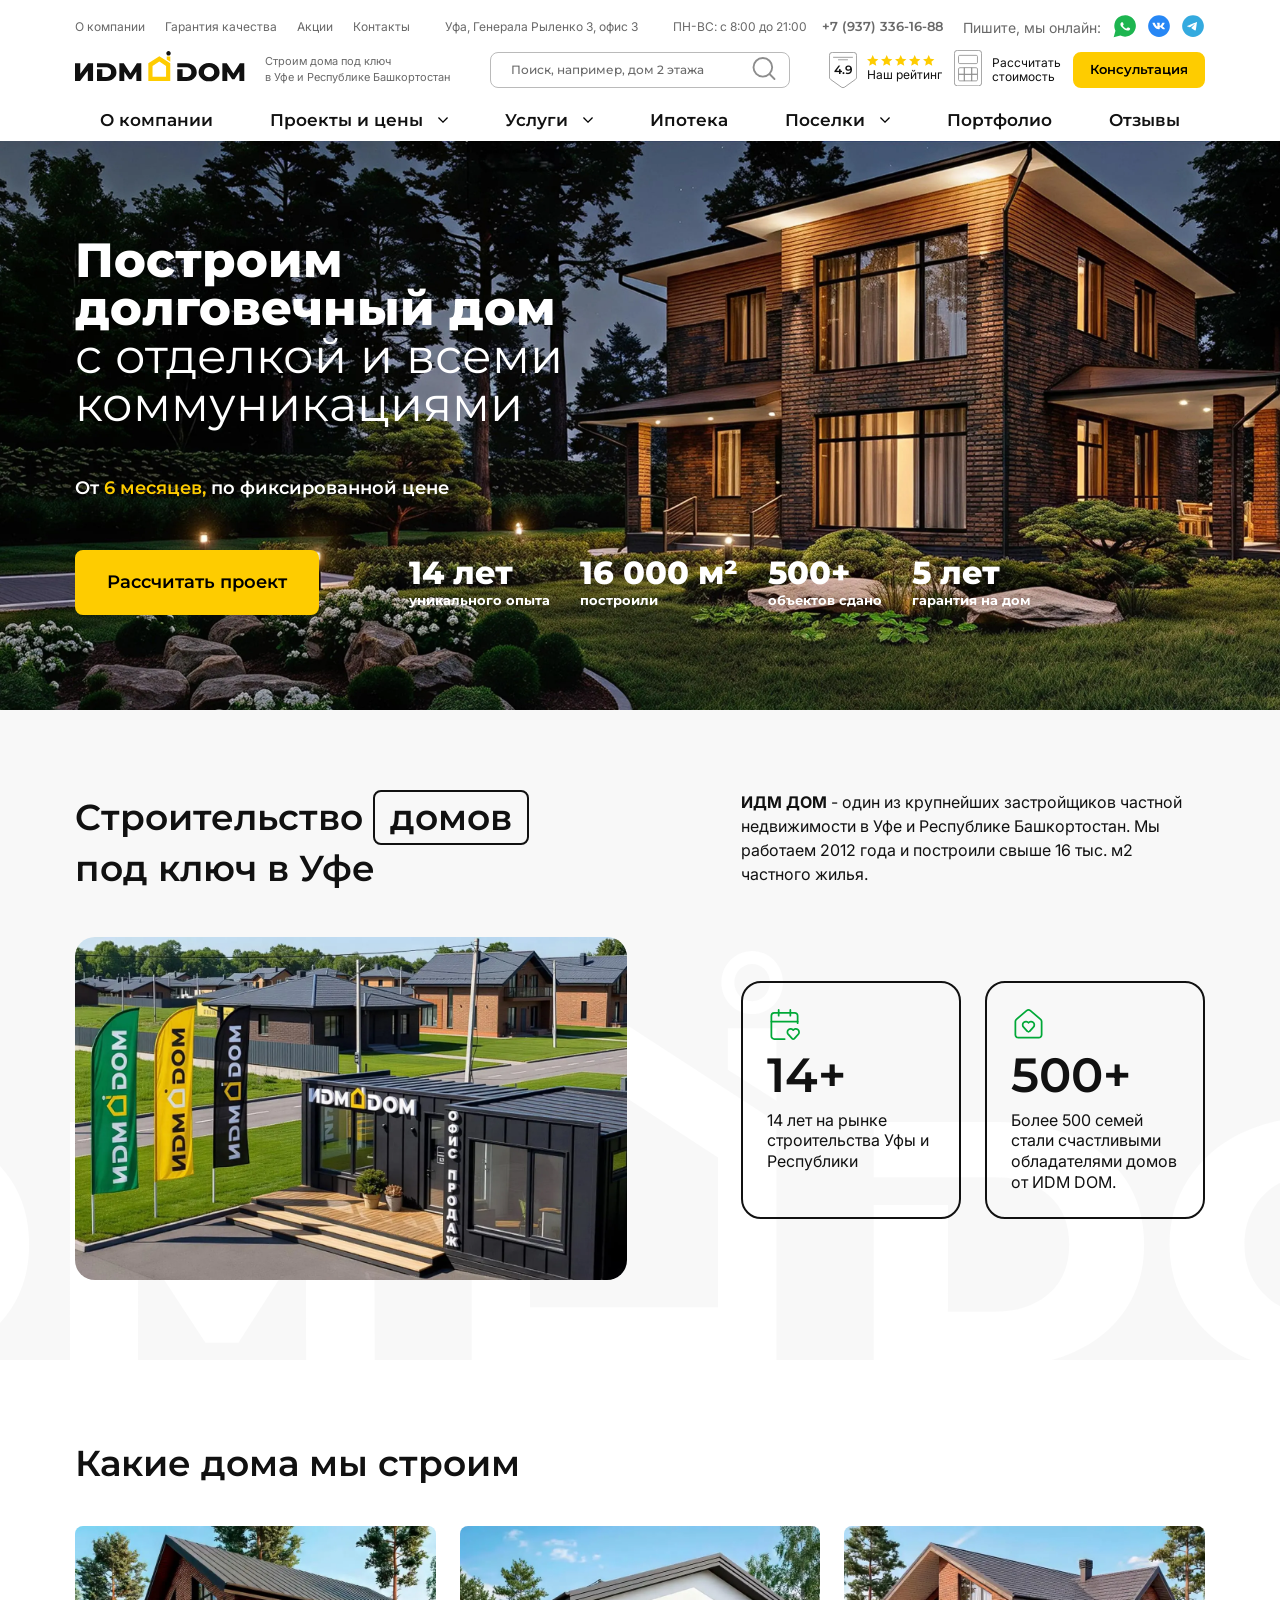
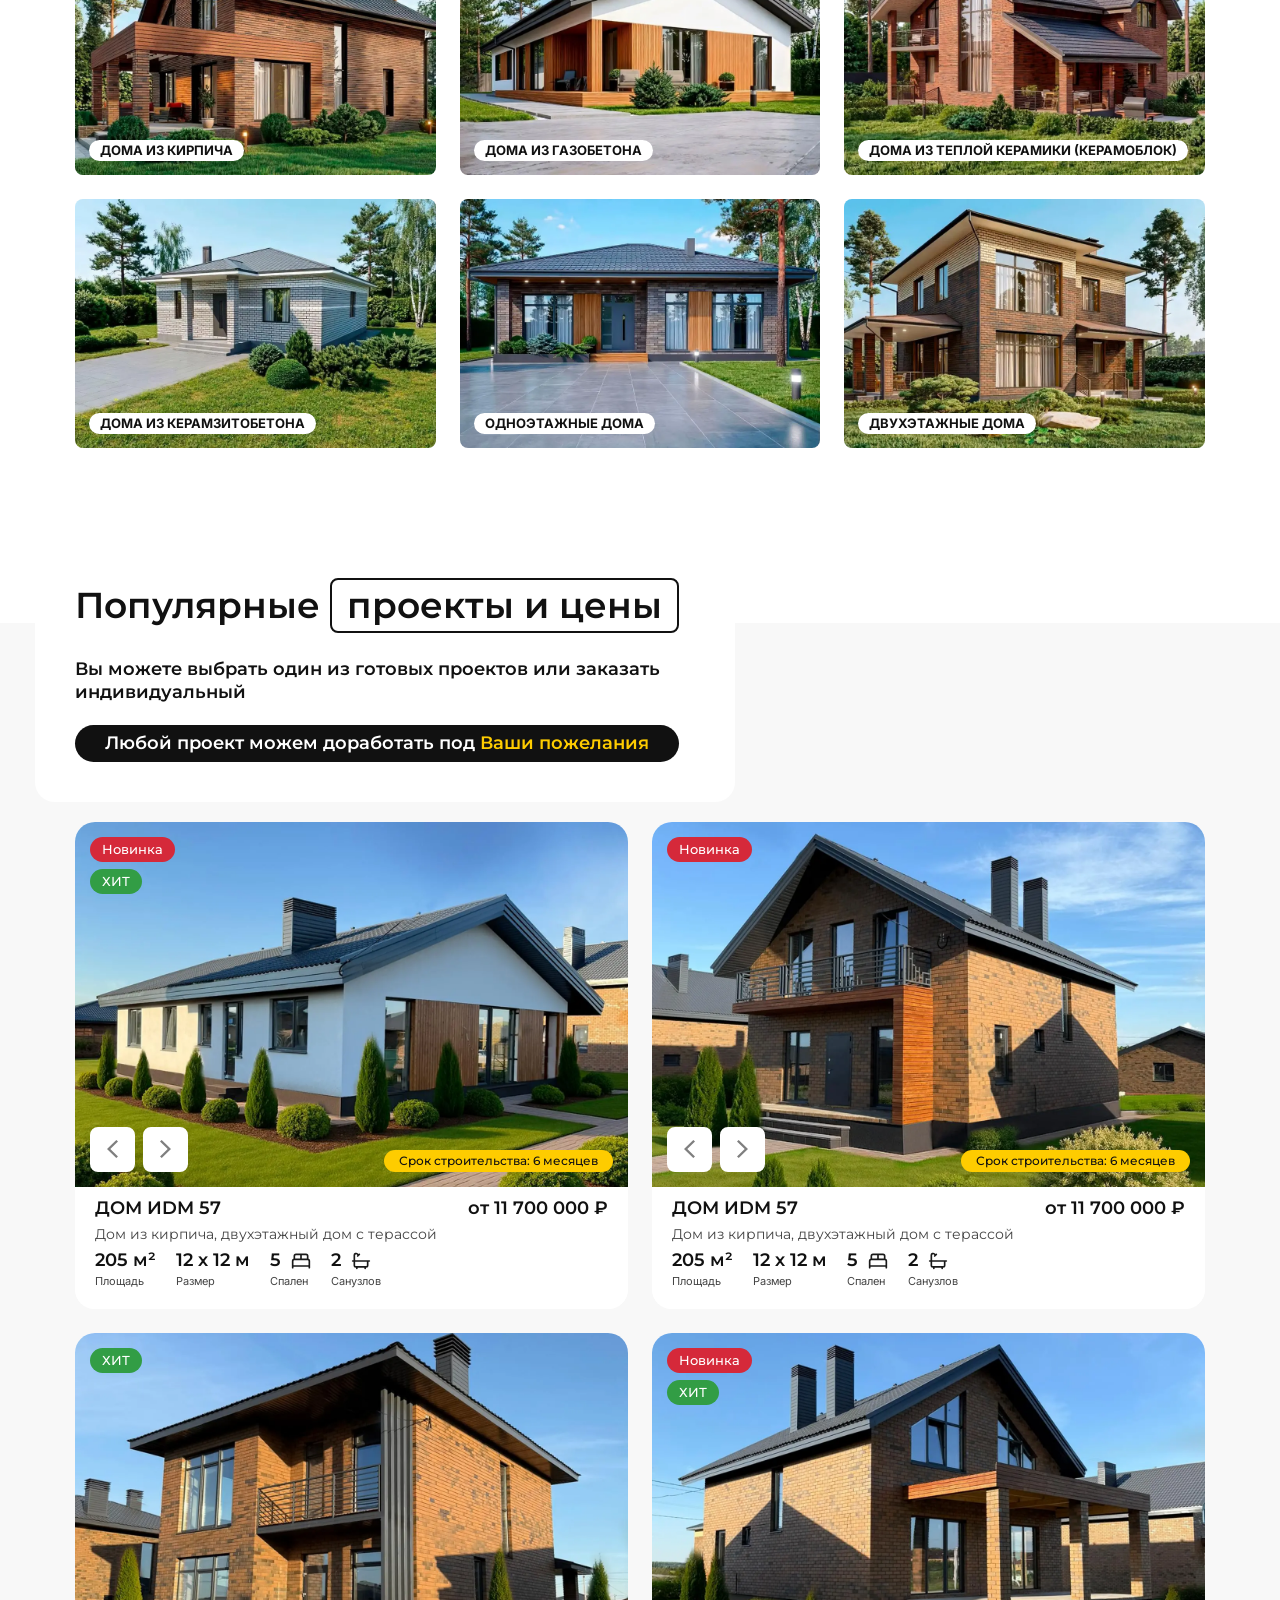
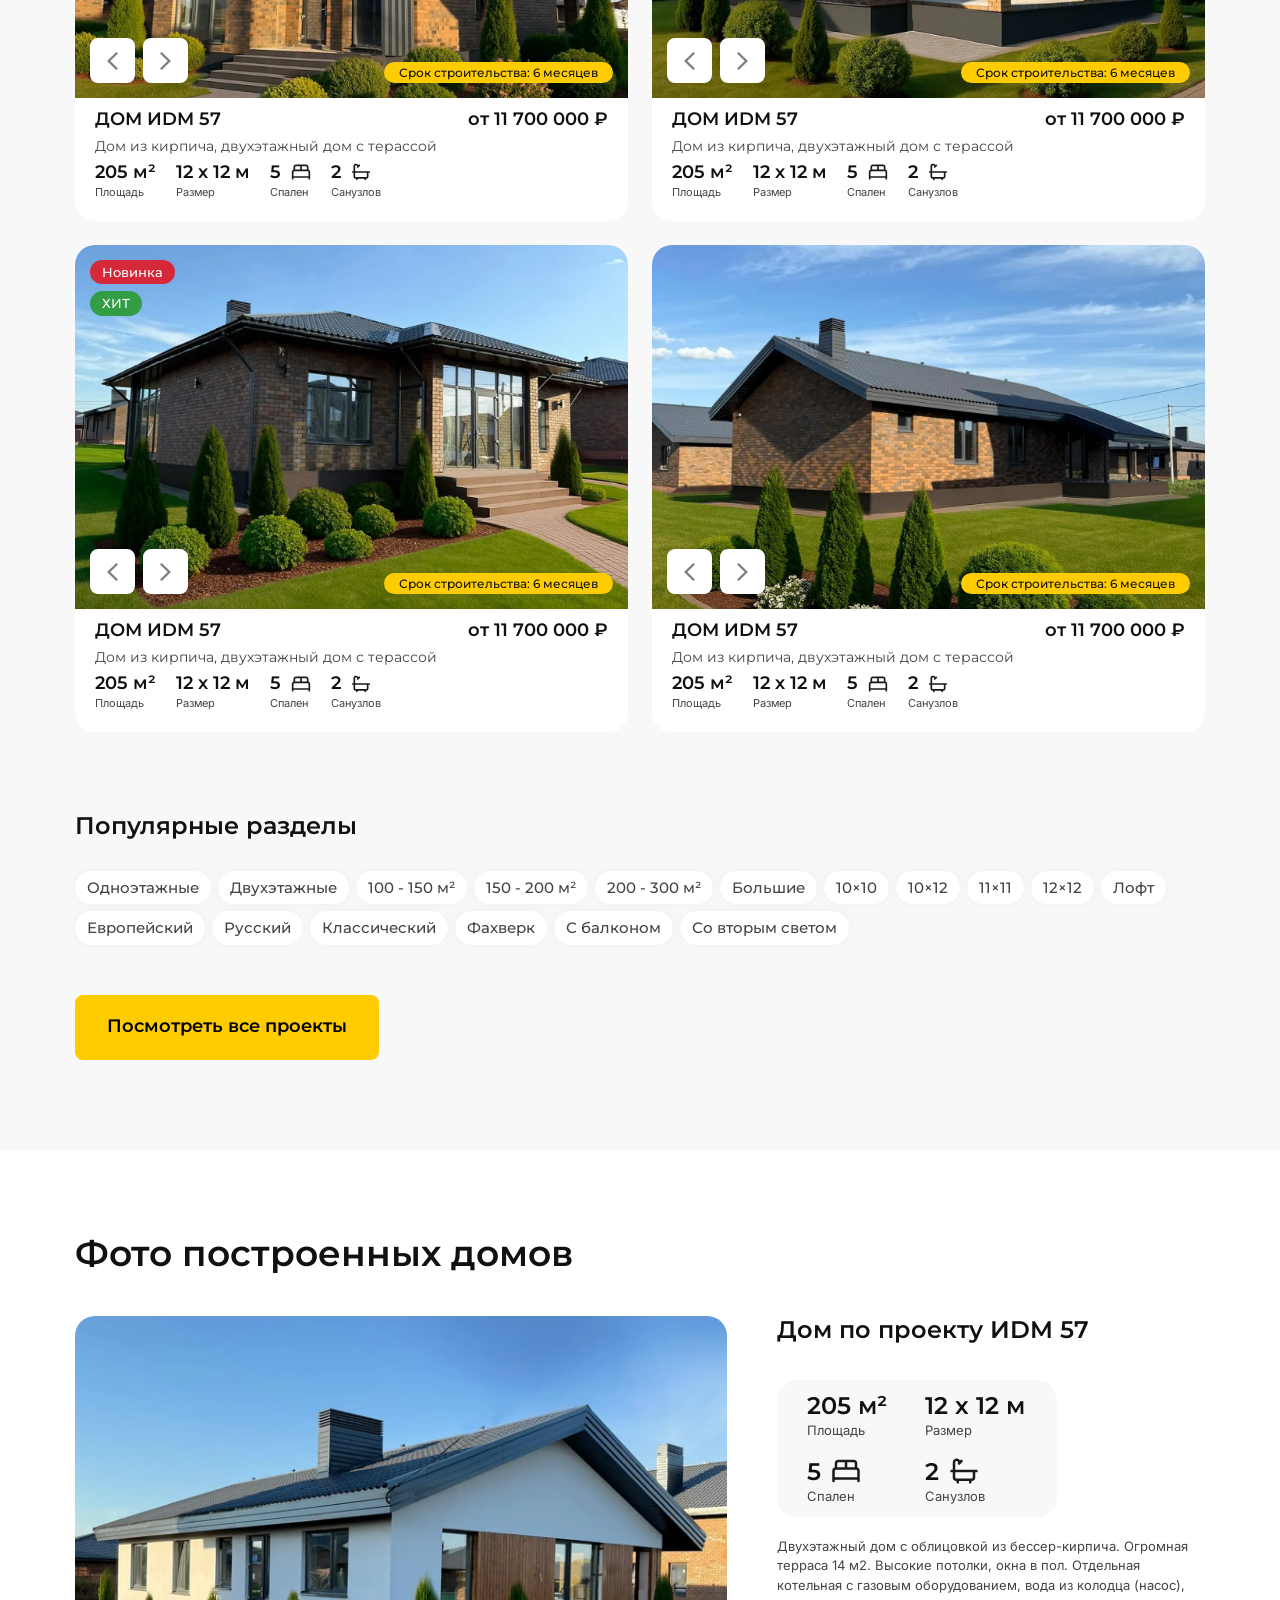
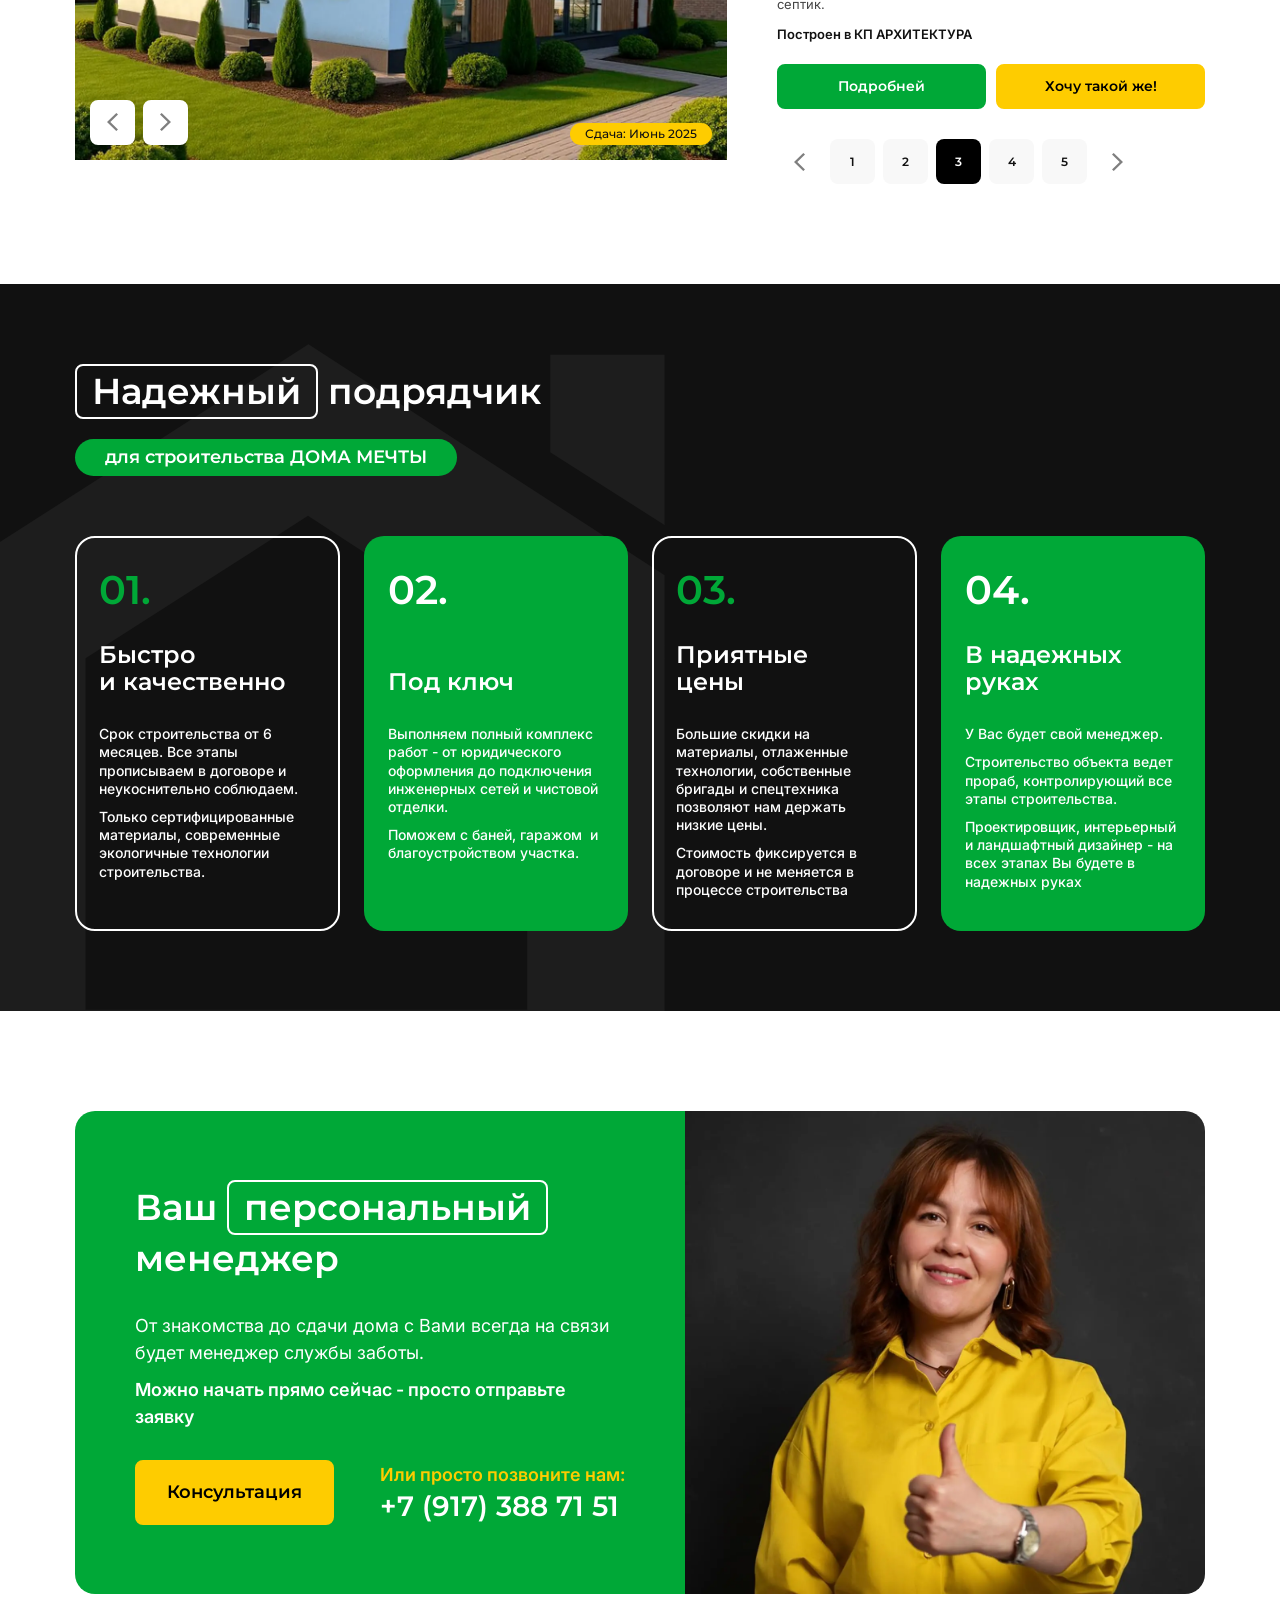
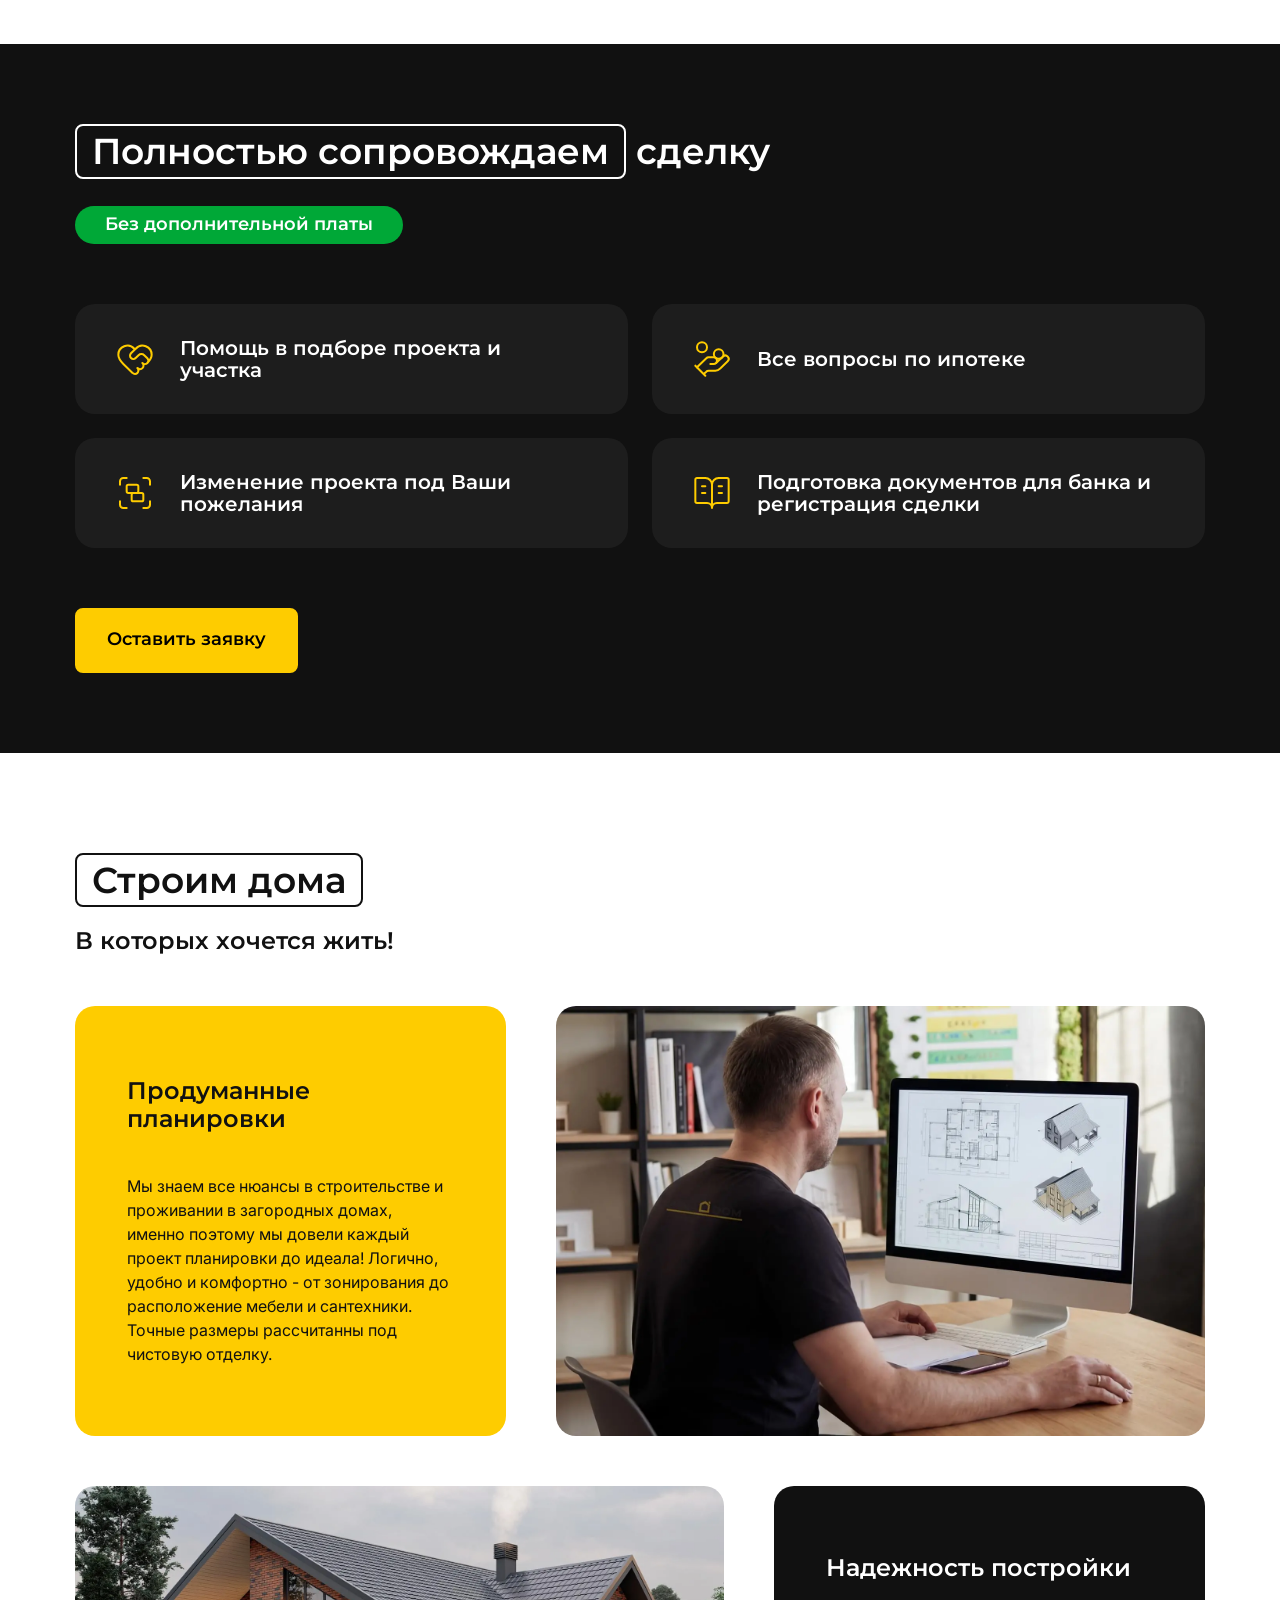
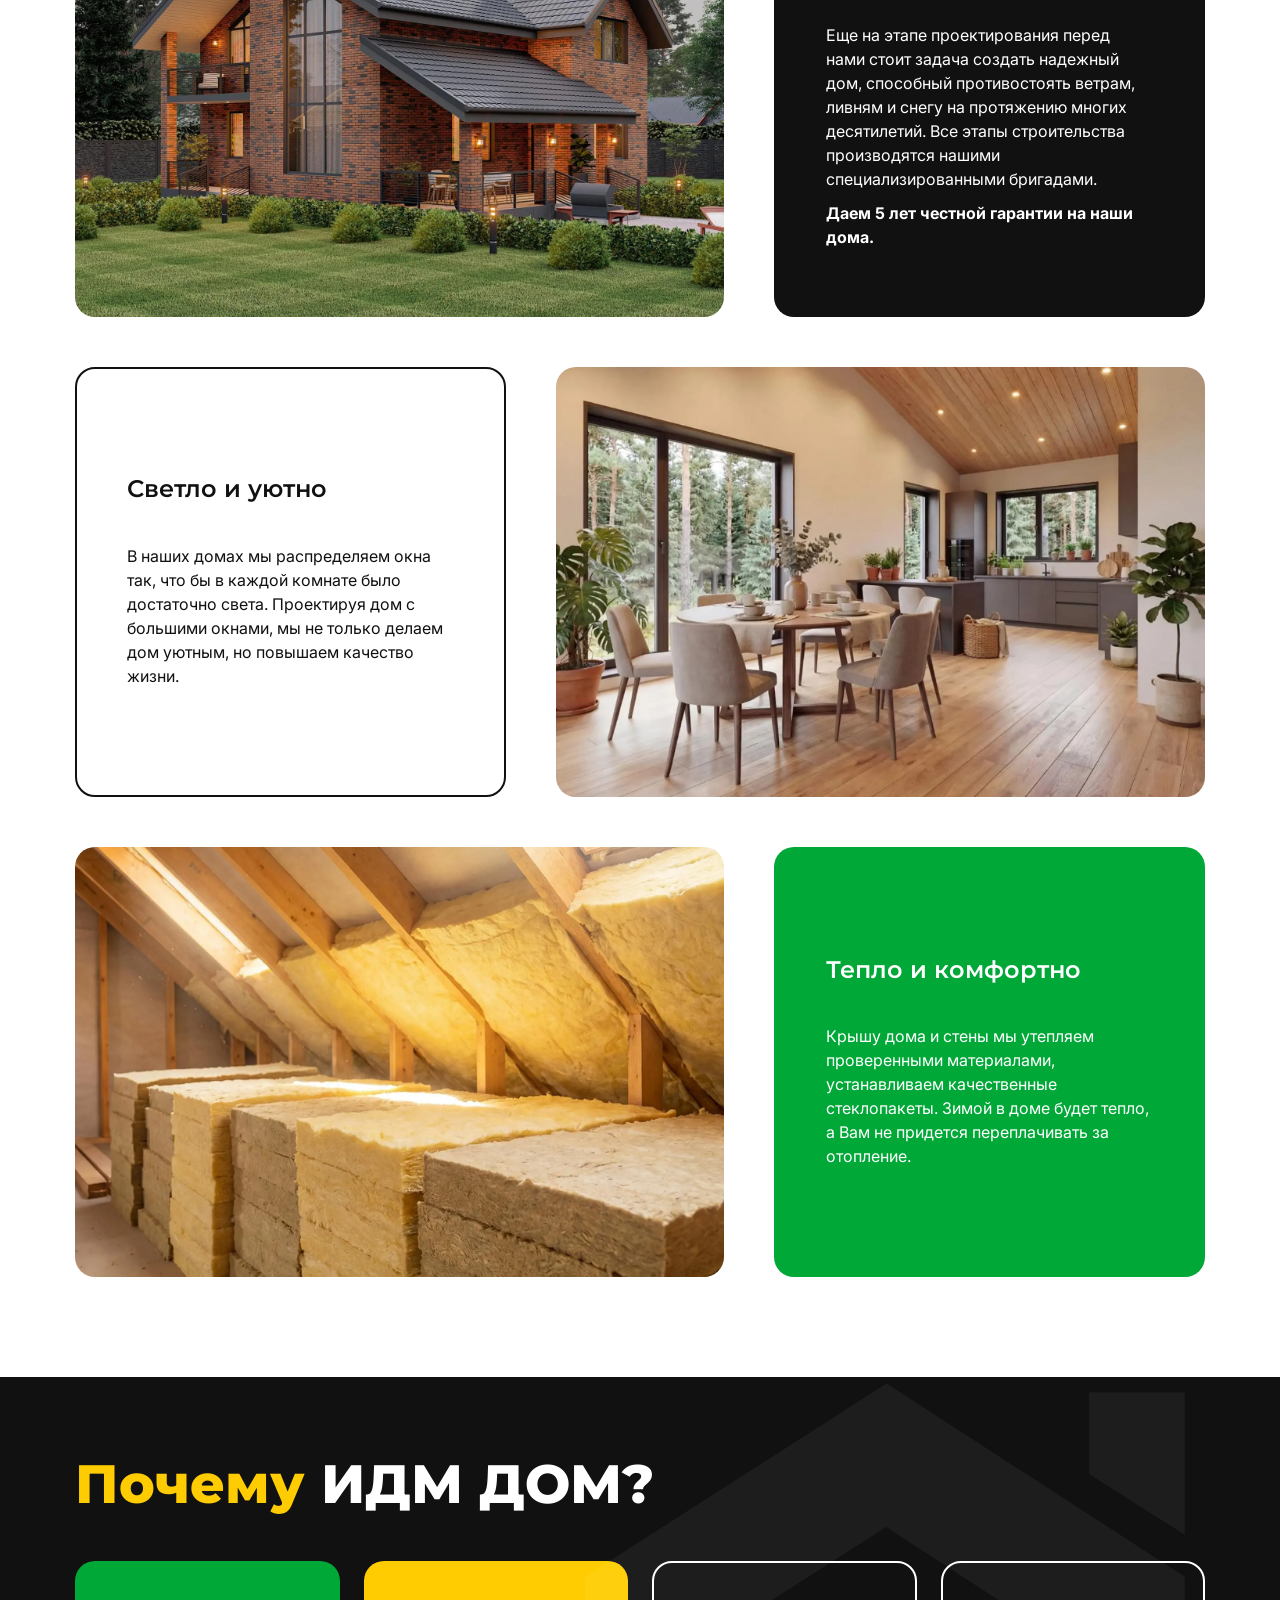
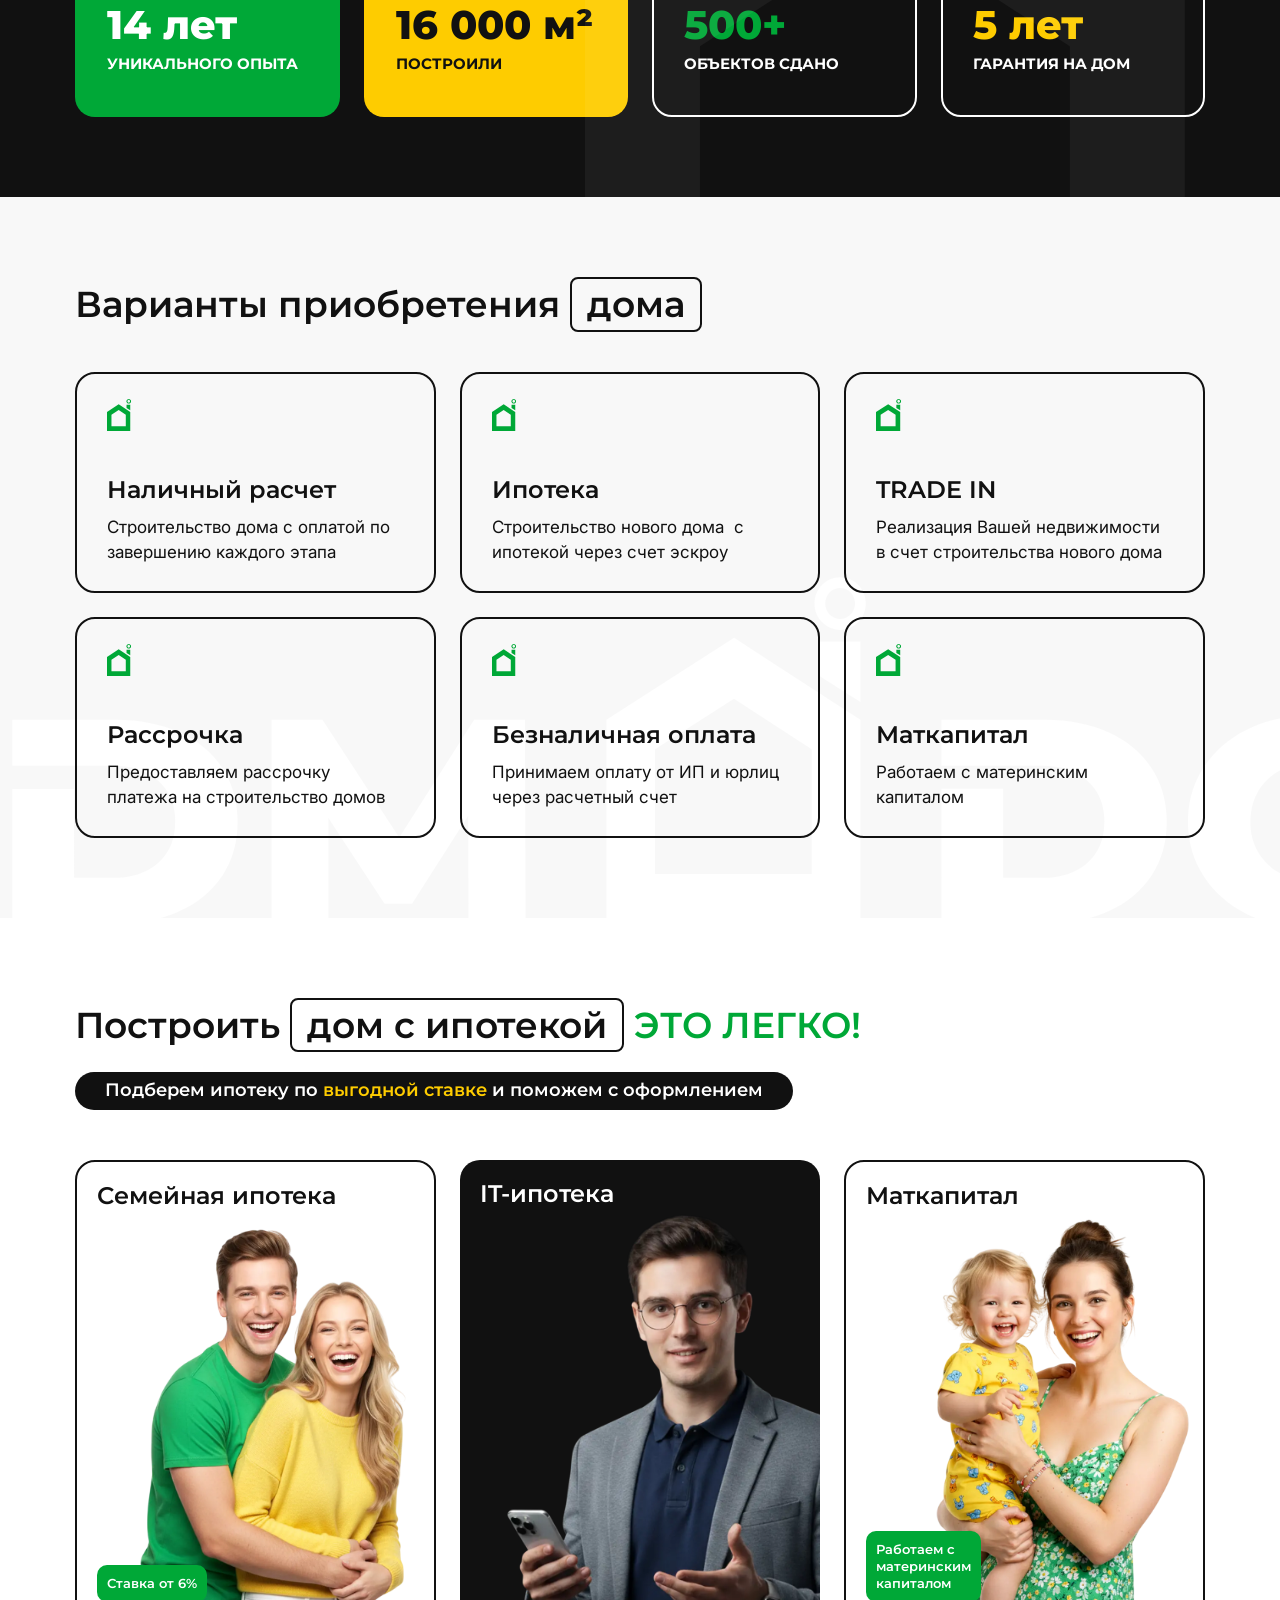
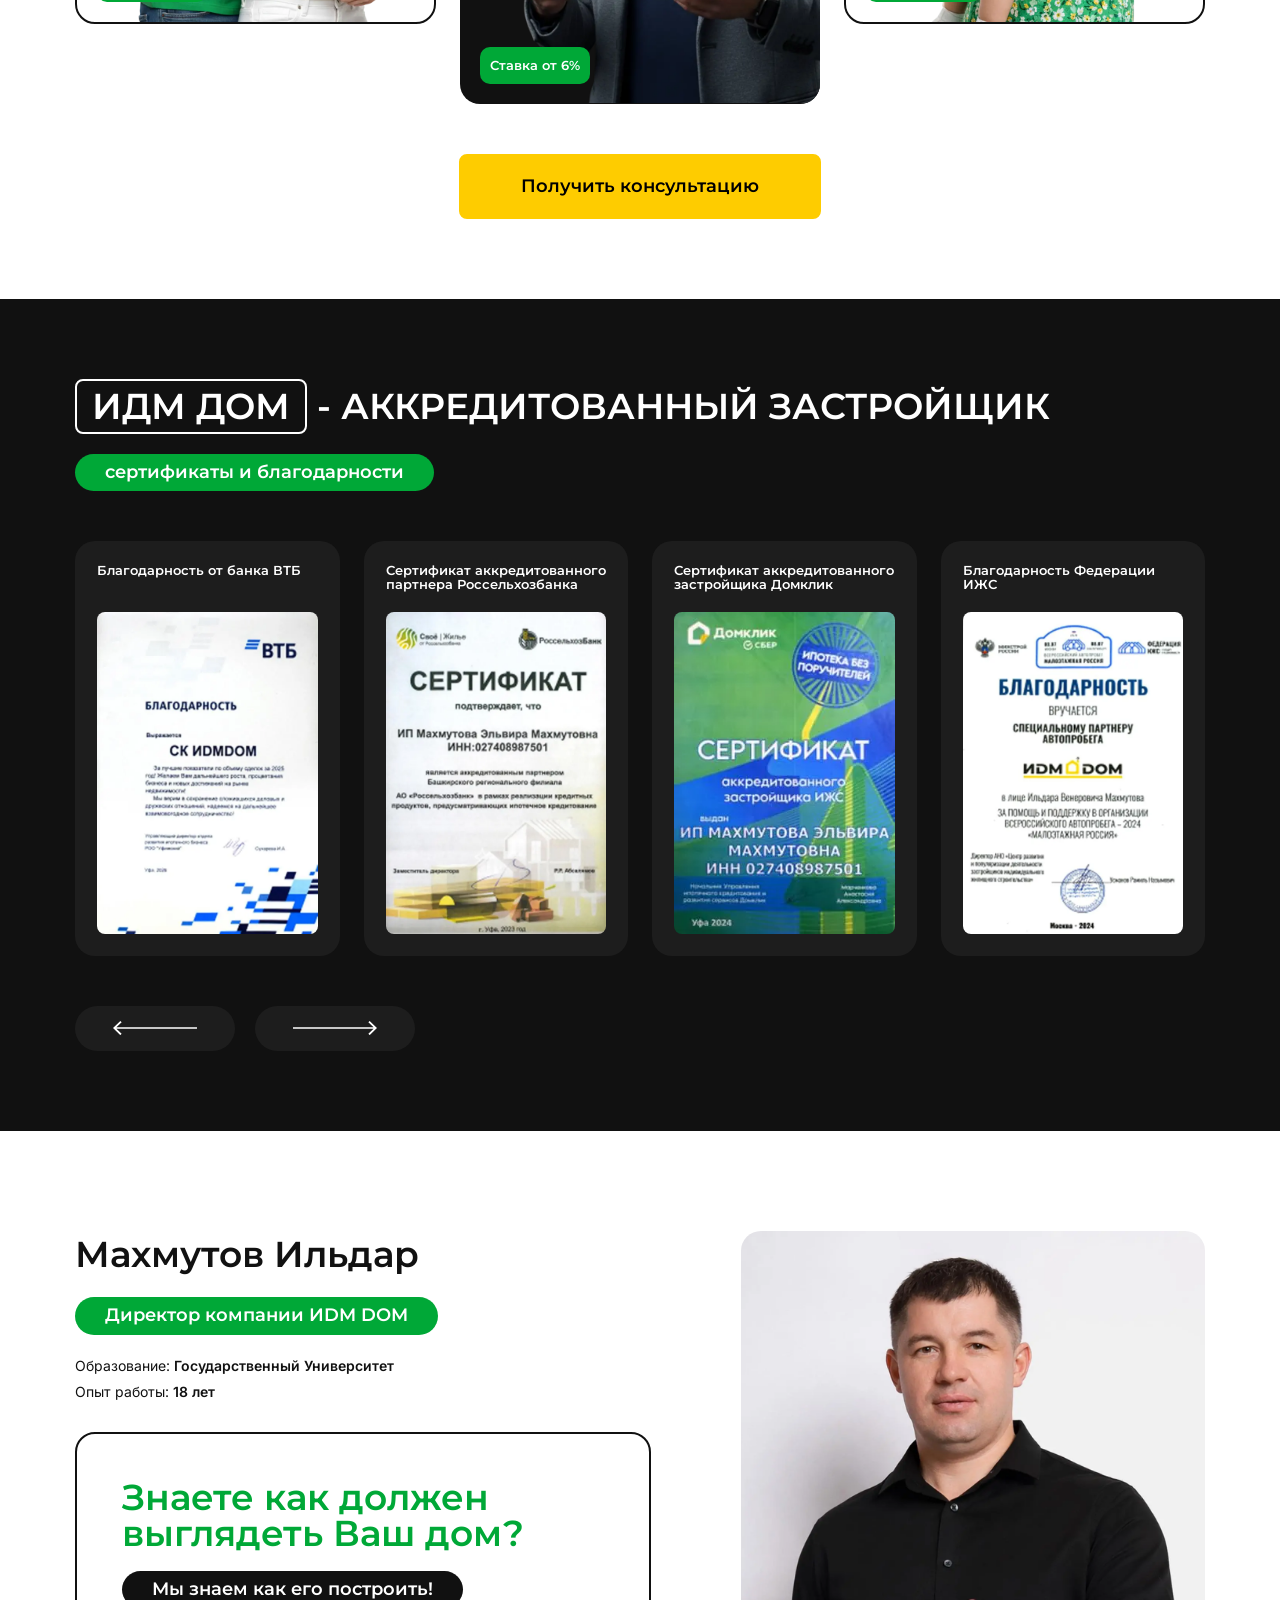
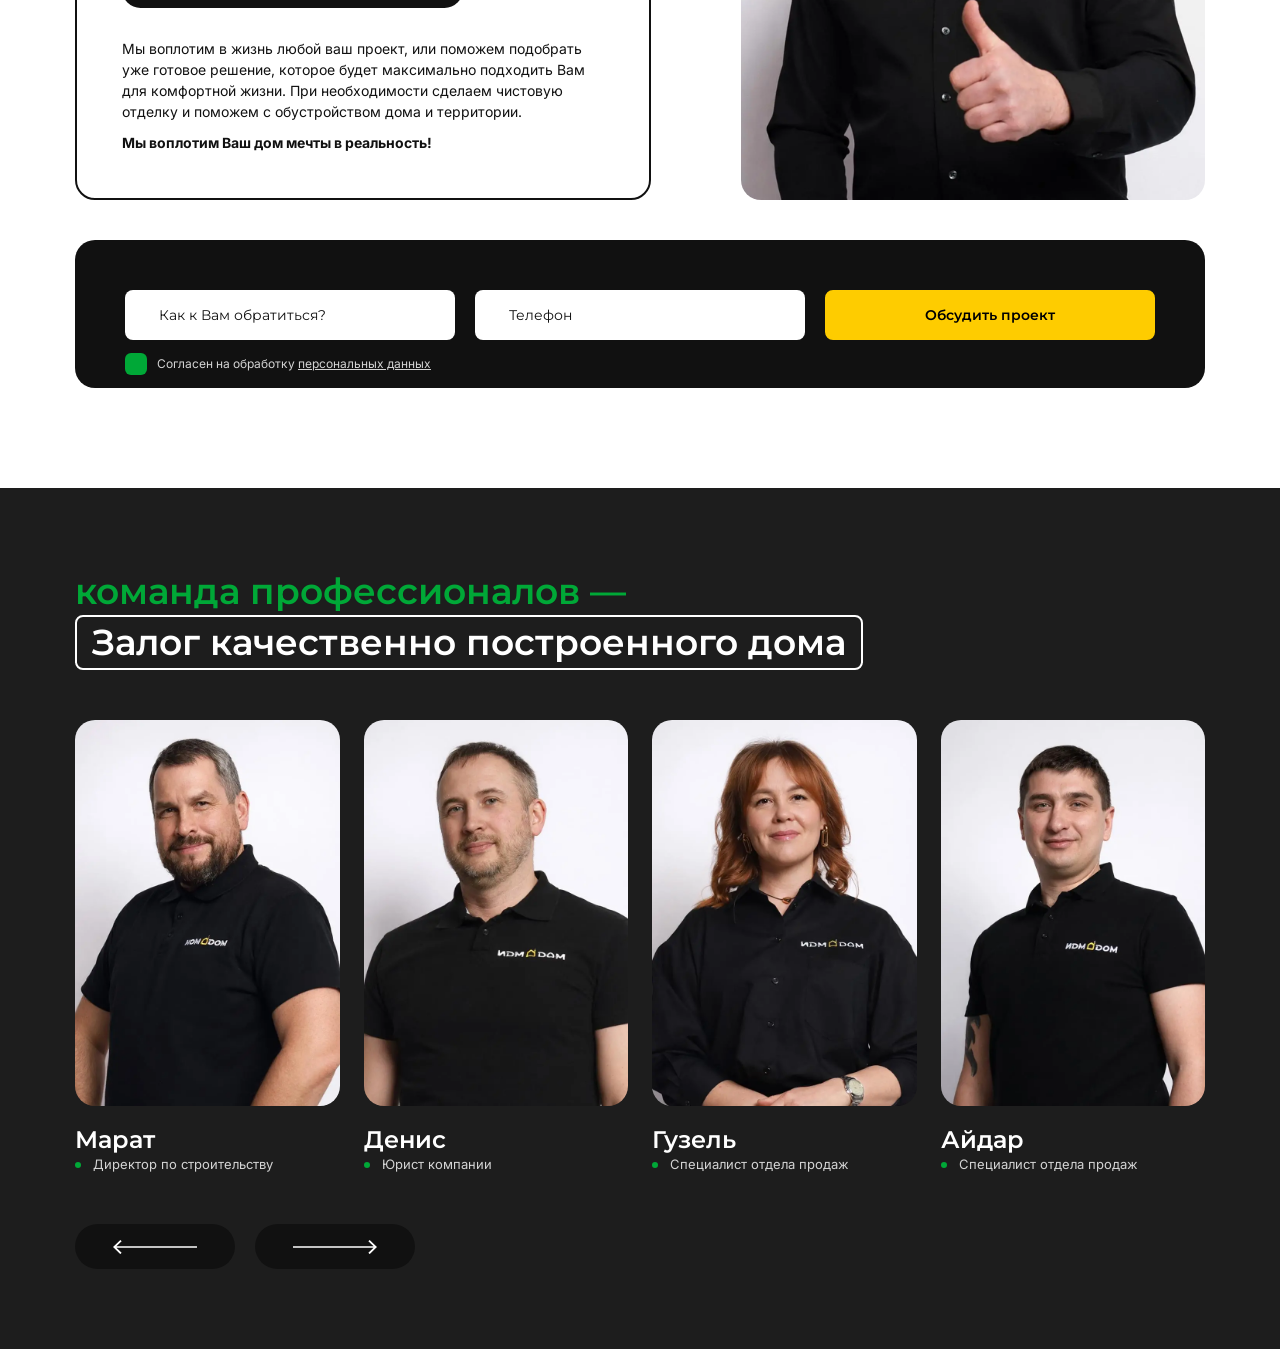
==== commit cd768903: "comment3" ====
--- a/index.html
+++ b/index.html
@@ -848,7 +848,7 @@
 						<div class="projects__top">
 							<h2 class="projects__title h2">Популярные <span class="outline-text">проекты и цены</span></h2>
 							<div class="projects__text">Вы можете выбрать один из готовых проектов или заказать индивидуальный</div>
-							<div class="projects__info">Любой проект можем доработать под <span>Ваши пожелания</span></div>
+							<div class="projects__info subtitle">Любой проект можем доработать под <span>Ваши пожелания</span></div>
 						</div>
 						<div class="projects__cards">
 							<div class="project-card">
@@ -1240,12 +1240,596 @@
 					</div>
 				</div>
 			</section>
+            <section class="projects2">
+                <div class="container">
+                    <div class="projects2__inner">
+                        <h2 class="projects2__title h2">Фото построенных домов</h2>
+                        <div class="projects2__wrap">
+                            <div class="project-card">
+                                <div class="project-card__top">
+                                    <div class="project-card__slider" data-slider-id="0">
+                                        <div class="swiper mySwiper swiper-fade swiper-initialized swiper-horizontal swiper-pointer-events swiper-watch-progress swiper-backface-hidden">
+                                            <div class="swiper-wrapper" id="swiper-wrapper-9ab274144932d615" aria-live="polite">
+                                                <a href="" class="swiper-slide swiper-slide-visible swiper-slide-active" role="group" aria-label="1 / 3" style="width: 708px; opacity: 1; transform: translate3d(0px, 0px, 0px);">
+                                                    <img src="img/project-img.webp" alt="">
+                                                </a>
+                                                <a href="" class="swiper-slide swiper-slide-next" role="group" aria-label="2 / 3" style="width: 708px; opacity: 0; transform: translate3d(-708px, 0px, 0px);">
+                                                    <img src="img/project-img2.webp" alt="">
+                                                </a>
+                                                <a href="" class="swiper-slide" role="group" aria-label="3 / 3" style="width: 708px; opacity: 0; transform: translate3d(-1416px, 0px, 0px);">
+                                                    <img src="img/project-img3.webp" alt="">
+                                                </a>
+                                            </div>
+                                            <span class="swiper-notification" aria-live="assertive" aria-atomic="true"></span></div>
+                                        <div class="project-card__slider-nav">
+                                            <div class="swiper-button-prev swiper-button-disabled" tabindex="-1" role="button" aria-label="Previous slide" aria-controls="swiper-wrapper-9ab274144932d615" aria-disabled="true">
+                                                <svg width="11" height="18" viewBox="0 0 11 18" fill="none" xmlns="http://www.w3.org/2000/svg">
+                                                    <path opacity="0.5" d="M-3.93402e-07 9L9.32862 -7.30582e-08L11 1.6125L3.30389 9L10.9611 16.3875L9.28975 18L-3.93402e-07 9Z" fill="black"></path>
+                                                </svg>
+                                            </div>
+                                            <div class="swiper-button-next" tabindex="0" role="button" aria-label="Next slide" aria-controls="swiper-wrapper-9ab274144932d615" aria-disabled="false">
+                                                <svg width="11" height="18" viewBox="0 0 11 18" fill="none" xmlns="http://www.w3.org/2000/svg">
+                                                    <path opacity="0.5" d="M11 9L1.67138 -7.30582e-08L7.04846e-08 1.6125L7.69611 9L0.0388694 16.3875L1.71025 18L11 9Z" fill="black"></path>
+                                                </svg>
+                                            </div>
+                                        </div>
+                                        <div class="project-card__info">Сдача: Июнь 2025</div>
+                                    </div>
+                                </div>
+                            </div>
+                            <div class="projects2__desc">
+                                <div class="projects2__subtitle text32">Дом по проекту  ИDM 57</div>
+                                <div class="project-card__items">
+                                    <div class="project-card__item">
+                                        <div class="project-card__item-title">205 м²</div>
+                                        <div class="project-card__item-text">Площадь</div>
+                                    </div>
+                                    <div class="project-card__item">
+                                        <div class="project-card__item-title">12 х 12 м</div>
+                                        <div class="project-card__item-text">Размер</div>
+                                    </div>
+                                    <div class="project-card__item">
+                                        <div class="project-card__item-title">5 <span><img src="img/project-icon.svg" alt=""></span></div>
+                                        <div class="project-card__item-text">Спален</div>
+                                    </div>
+                                    <div class="project-card__item">
+                                        <div class="project-card__item-title">2 <span><img src="img/project-icon2.svg" alt=""></span></div>
+                                        <div class="project-card__item-text">Санузлов</div>
+                                    </div>
+                                </div>
+                                <div class="projects2__text">Двухэтажный дом с облицовкой из бессер-кирпича. Огромная терраса 14 м2. Высокие потолки, окна в пол. Отдельная котельная с газовым оборудованием, вода из колодца (насос), септик.</div>
+                                <div class="projects2__text2">Построен в КП АРХИТЕКТУРА</div>
+                                <div class="projects2__btns">
+                                    <button class="projects2__btn btn btn-green">
+                                        <span>Подробней</span>
+                                    </button>
+                                    <button class="projects2__btn btn btn-yellow">
+                                        <span>Хочу такой же!</span>
+                                    </button>
+                                </div>
+                                <div class="pagination">
+                                    <a class="pagination__prev" href="">
+                                        <svg width="11" height="18" viewBox="0 0 11 18" fill="none" xmlns="http://www.w3.org/2000/svg">
+                                            <path opacity="0.5" d="M-3.93402e-07 9L9.32862 -7.30582e-08L11 1.6125L3.30389 9L10.9611 16.3875L9.28975 18L-3.93402e-07 9Z" fill="black"/>
+                                        </svg>
+                                    </a>
+                                    <div class="pagination__items">
+                                        <a class="pagination__item" href="">1</a>
+                                        <a class="pagination__item" href="">2</a>
+                                        <a class="pagination__item pagination__item--active" href="">3</a>
+                                        <a class="pagination__item" href="">4</a>
+                                        <a class="pagination__item pagination__item--delete" href="">5</a>
+                                    </div>
+                                    <a class="pagination__next" href="">
+                                        <svg width="11" height="18" viewBox="0 0 11 18" fill="none" xmlns="http://www.w3.org/2000/svg">
+                                            <path opacity="0.5" d="M11 9L1.67138 -7.30582e-08L7.04846e-08 1.6125L7.69611 9L0.0388694 16.3875L1.71025 18L11 9Z" fill="black"/>
+                                        </svg>
+                                    </a>
+                                </div>
+                            </div>
+                        </div>
+                    </div>
+                </div>
+            </section>
+			<section class="stages">
+				<div class="container">
+					<div class="stages__inner">
+						<div class="stages__top">
+							<h2 class="stages__title h2"><span class="outline-text">Надежный</span> подрядчик</h2>
+							<div class="stages__subtitle subtitle">для строительства <span>дома мечты</span></div>
+						</div>
+						<div class="stages__items">
+							<div class="stage__item">
+								<div class="stage__item-number">01.</div>
+								<div class="stage__item-title">Быстро <br>и качественно</div>
+								<div class="stage__item-text">
+									<p>Срок строительства от 6 месяцев. Все этапы прописываем в договоре и неукоснительно соблюдаем.</p>
+									<p>Только сертифицированные материалы, современные экологичные технологии строительства.</p>
+								</div>
+							</div>
+							<div class="stage__item">
+								<div class="stage__item-number">02.</div>
+								<div class="stage__item-title">Под ключ</div>
+								<div class="stage__item-text">
+									<p>Выполняем полный комплекс работ - от юридического оформления до подключения инженерных сетей и чистовой отделки.</p>
+									<p>Поможем с баней, гаражом  +и благоустройством участка.</p>
+								</div>
+							</div>
+							<div class="stage__item">
+								<div class="stage__item-number">03.</div>
+								<div class="stage__item-title">Приятные <br> цены</div>
+								<div class="stage__item-text">
+									<p>Большие скидки на материалы, отлаженные технологии, собственные бригады и спецтехника позволяют нам держать низкие цены.</p>
+									<p>Стоимость фиксируется в договоре и не меняется в процессе строительства</p>
+								</div>
+							</div>
+							<div class="stage__item">
+								<div class="stage__item-number">04.</div>
+								<div class="stage__item-title">В надежных руках</div>
+								<div class="stage__item-text">
+									<p>У Вас будет свой менеджер.</p>
+									<p>Строительство объекта ведет прораб, контролирующий все этапы строительства.</p>
+									<p>Проектировщик, интерьерный и ландшафтный дизайнер - на всех этапах Вы будете в надежных руках</p>
+								</div>
+							</div>
+						</div>
+					</div>
+				</div>
+				<div class="stages__img">
+					<img src="img/stages-img.svg" alt="">
+					<img src="img/stages-img2.svg" alt="">
+				</div>
+			</section>
+			<section class="manager">
+				<div class="container">
+					<div class="manager__inner">
+						<div class="manager__desc">
+							<h2 class="manager__title h2">
+								Ваш <span class="outline-text">персональный</span> <br> менеджер
+							</h2>
+							<div class="manager__text">
+								<p>От знакомства до сдачи дома с Вами всегда на связи будет менеджер службы заботы.</p>
+								<p><span>Можно начать прямо сейчас - просто отправьте заявку</span></p>
+							</div>
+							<div class="manager__group">
+								<button class="manager__btn btn btn-yellow">
+									<span>Консультация</span>
+								</button>
+								<div class="manager__phone-wrap">
+									<div class="manager__phone-text">Или просто позвоните нам: </div>
+									<a class="manager__phone" href="tel:+79173887151">+7 (917) 388 71 51</a>
+								</div>
+							</div>
+						</div>
+						<div class="manager__img">
+							<img src="img/manager-img.webp" alt="">
+						</div>
+					</div>
+				</div>
+			</section>
+			<section class="advantages">
+				<div class="container">
+					<div class="advantages__inner">
+						<h2 class="advantages__title h2"><span class="outline-text">Полностью сопровождаем <span class="add-mob">сделку</span></span> <span class="delete-mob">сделку</span></h2>
+						<div class="advantages__subtitle subtitle">Без дополнительной платы</div>
+						<div class="advantages__items">
+							<div class="advantage__item">
+								<div class="advantage__item-icon">
+									<img src="img/advantages-icon.svg" alt="">
+								</div>
+								<div class="advantage__item-text">Помощь в подборе проекта и участка</div>
+							</div>
+							<div class="advantage__item">
+								<div class="advantage__item-icon">
+									<img src="img/advantages-icon2.svg" alt="">
+								</div>
+								<div class="advantage__item-text">Все вопросы по ипотеке</div>
+							</div>
+							<div class="advantage__item">
+								<div class="advantage__item-icon">
+									<img src="img/advantages-icon3.svg" alt="">
+								</div>
+								<div class="advantage__item-text">Изменение проекта под Ваши пожелания</div>
+							</div>
+							<div class="advantage__item">
+								<div class="advantage__item-icon">
+									<img src="img/advantages-icon4.svg" alt="">
+								</div>
+								<div class="advantage__item-text">Подготовка документов для банка и регистрация сделки</div>
+							</div>
+						</div>
+						<button class="advantages__btn btn btn-yellow">
+							<span>Оставить заявку</span>
+						</button>
+					</div>
+				</div>
+			</section>
+			<section class="advantages2">
+				<div class="container">
+					<div class="advantages2__inner">
+						<h2 class="advantages2__title h2"><span class="outline-text">Строим дома</span></h2>
+						<div class="advantages2__subtitle text32">В которых хочется жить!</div>
+						<div class="advantages2__cards">
+							<div class="advantage2-card">
+								<div class="advantage2-card__desc">
+									<div class="advantage2-card__title text32">Продуманные планировки</div>
+									<div class="advantage2-card__text">
+										<p>
+											Мы знаем все нюансы в строительстве и проживании в загородных домах, именно поэтому мы довели каждый проект планировки до идеала! Логично, удобно и комфортно - от зонирования до расположение мебели и сантехники. Точные размеры рассчитанны под чистовую отделку.
+										</p>
+									</div>
+								</div>
+								<div class="advantage2-card__img">
+									<img src="img/advantages2-img.webp" alt="">
+								</div>
+							</div>
+							<div class="advantage2-card">
+								<div class="advantage2-card__img">
+									<img src="img/advantages2-img2.webp" alt="">
+								</div>
+								<div class="advantage2-card__desc">
+									<div class="advantage2-card__title text32">Надежность постройки</div>
+									<div class="advantage2-card__text">
+										<p>Еще на этапе проектирования перед нами стоит задача создать надежный дом, способный противостоять ветрам, ливням и снегу на протяжению многих десятилетий. Все этапы строительства производятся нашими специализированными бригадами.</p>
+										<p><span>Даем 5 лет честной гарантии на наши дома.</span></p>
+									</div>
+								</div>
+							</div>
+							<div class="advantage2-card">
+								<div class="advantage2-card__desc">
+									<div class="advantage2-card__title text32">Светло и уютно</div>
+									<div class="advantage2-card__text">
+										<p>В наших домах мы распределяем окна так, что бы в каждой комнате было достаточно света. Проектируя дом с большими окнами, мы не только делаем дом уютным, но повышаем качество жизни.</p>
+									</div>
+								</div>
+								<div class="advantage2-card__img">
+									<img src="img/advantages2-img3.webp" alt="">
+								</div>
+							</div>
+							<div class="advantage2-card">
+								<div class="advantage2-card__img">
+									<img src="img/advantages2-img4.webp" alt="">
+								</div>
+								<div class="advantage2-card__desc">
+									<div class="advantage2-card__title text32">Тепло и комфортно</div>
+									<div class="advantage2-card__text">
+										<p>Крышу дома и стены мы утепляем проверенными материалами, устанавливаем качественные стеклопакеты. Зимой в доме будет тепло, а Вам не придется переплачивать за отопление.</p>
+									</div>
+								</div>
+							</div>
+						</div>
+					</div>
+				</div>
+			</section>
+			<section class="about">
+				<div class="container">
+					<div class="about__inner">
+						<h2 class="about__title">Почему <span>ИДМ ДОМ?</span></h2>
+						<div class="about__items">
+							<div class="about__item">
+								<div class="about__item-title h2">14 лет</div>
+								<div class="about__item-text">уникального опыта</div>
+							</div>
+							<div class="about__item">
+								<div class="about__item-title h2">16 000 м²</div>
+								<div class="about__item-text">построили</div>
+							</div>
+							<div class="about__item">
+								<div class="about__item-title h2">500+</div>
+								<div class="about__item-text">объектов сдано</div>
+							</div>
+							<div class="about__item">
+								<div class="about__item-title h2">5 лет</div>
+								<div class="about__item-text">гарантия на дом</div>
+							</div>
+						</div>
+						<div class="about__img">
+							<img src="img/about-img.svg" alt="">
+						</div>
+					</div>
+				</div>
+			</section>
+			<section class="buying">
+				<div class="container">
+					<div class="buying__inner">
+						<h2 class="buying__title h2">Варианты приобретения <span class="outline-text">дома</span></h2>
+						<div class="buying__items">
+							<div class="buying__item">
+								<div class="buying__item-icon">
+									<img src="img/buying-icon.svg" alt="">
+								</div>
+								<div class="buying__item-title text32">Наличный расчет</div>
+								<div class="buying__item-text">Строительство дома с оплатой по завершению каждого этапа</div>
+							</div>
+							<div class="buying__item">
+								<div class="buying__item-icon">
+									<img src="img/buying-icon.svg" alt="">
+								</div>
+								<div class="buying__item-title text32">Ипотека</div>
+								<div class="buying__item-text">Строительство нового дома  +с ипотекой через счет эскроу</div>
+							</div>
+							<div class="buying__item">
+								<div class="buying__item-icon">
+									<img src="img/buying-icon.svg" alt="">
+								</div>
+								<div class="buying__item-title text32">TRADE IN</div>
+								<div class="buying__item-text">Реализация Вашей недвижимости в счет строительства нового дома</div>
+							</div>
+							<div class="buying__item">
+								<div class="buying__item-icon">
+									<img src="img/buying-icon.svg" alt="">
+								</div>
+								<div class="buying__item-title text32">Рассрочка</div>
+								<div class="buying__item-text">Предоставляем рассрочку платежа на строительство домов</div>
+							</div>
+							<div class="buying__item">
+								<div class="buying__item-icon">
+									<img src="img/buying-icon.svg" alt="">
+								</div>
+								<div class="buying__item-title text32">Безналичная оплата</div>
+								<div class="buying__item-text">Принимаем оплату от ИП и юрлиц через расчетный счет</div>
+							</div>
+							<div class="buying__item">
+								<div class="buying__item-icon">
+									<img src="img/buying-icon.svg" alt="">
+								</div>
+								<div class="buying__item-title text32">Маткапитал</div>
+								<div class="buying__item-text">Работаем с материнским капиталом</div>
+							</div>
+						</div>
+					</div>
+				</div>
+				<div class="logo">
+					<img src="img/logo3.svg" alt="">
+				</div>
+			</section>
+			<section class="mortgage">
+				<div class="container">
+					<div class="mortgage__inner">
+						<h2 class="mortgage__title h2">
+							Построить <span class="outline-text">дом с ипотекой</span> <span class="green-text">ЭТО ЛЕГКО!</span>
+						</h2>
+						<div class="mortgage__subtitle subtitle">Подберем ипотеку по <span>выгодной ставке</span> и поможем с оформлением</div>
+						<div class="mortgage__cards">
+							<div class="mortgage-card">
+								<div class="mortgage-card__title text32">Семейная ипотека</div>
+								<div class="mortgage-card__img">
+									<img src="img/mortgage-img.webp" alt="">
+									<img src="img/mortgage-img--1.webp" alt="">
+								</div>
+								<div class="mortgage-card__text">Ставка от 6%</div>
+							</div>
+							<div class="mortgage-card mortgage-card--big">
+								<div class="mortgage-card__wrap">
+									<div class="mortgage-card__title text32">IT-ипотека</div>
+									<div class="mortgage-card__img">
+										<img src="img/mortgage-img2.webp" alt="">
+										<img src="img/mortgage-img2--1.webp" alt="">
+									</div>
+									<div class="mortgage-card__text">Ставка от 6%</div>
+								</div>
+							</div>
+							<div class="mortgage-card">
+								<div class="mortgage-card__title text32">Маткапитал</div>
+								<div class="mortgage-card__img">
+									<img src="img/mortgage-img3.webp" alt="">
+									<img src="img/mortgage-img3--1.webp" alt="">
+								</div>
+								<div class="mortgage-card__text">Работаем с <br> материнским <br> капиталом</div>
+							</div>
+						</div>
+						<button class="mortgage__btn btn btn-yellow">
+							<span>Получить консультацию</span>
+						</button>
+					</div>
+				</div>
+			</section>
+			<section class="certificates">
+				<div class="container">
+					<div class="certificates__inner">
+						<h2 class="certificates__title h2"><span class="outline-text">идм дом</span> - аккредитованный застройщик</h2>
+						<div class="certificates__subtitle subtitle">сертификаты и благодарности</div>
+						<div class="certificates__slider">
+							<div class="swiper mySwiper">
+								<div class="swiper-wrapper">
+									<div class="swiper-slide certificate-card">
+										<div class="certificate-card__title">Благодарность от банка ВТБ</div>
+										<a href="img/certificate-img.webp" class="certificate-card__img" data-fancybox="certificate">
+											<img src="img/certificate-img.webp" alt="">
+										</a>
+									</div>
+									<div class="swiper-slide certificate-card">
+										<div class="certificate-card__title">Сертификат аккредитованного партнера Россельхозбанка</div>
+										<a href="img/certificate-img2.webp" class="certificate-card__img" data-fancybox="certificate">
+											<img src="img/certificate-img2.webp" alt="">
+										</a>
+									</div>
+									<div class="swiper-slide certificate-card">
+										<div class="certificate-card__title">Сертификат аккредитованного застройщика Домклик</div>
+										<a href="img/certificate-img3.webp" class="certificate-card__img" data-fancybox="certificate">
+											<img src="img/certificate-img3.webp" alt="">
+										</a>
+									</div>
+									<div class="swiper-slide certificate-card">
+										<div class="certificate-card__title">Благодарность Федерации ИЖС</div>
+										<a href="img/certificate-img4.webp" class="certificate-card__img" data-fancybox="certificate">
+											<img src="img/certificate-img4.webp" alt="">
+										</a>
+									</div>
+									<div class="swiper-slide certificate-card">
+										<div class="certificate-card__title">Благодарность от банка ВТБ</div>
+										<a href="img/certificate-img.webp" class="certificate-card__img" data-fancybox="certificate">
+											<img src="img/certificate-img.webp" alt="">
+										</a>
+									</div>
+									<div class="swiper-slide certificate-card">
+										<div class="certificate-card__title">Сертификат аккредитованного партнера Россельхозбанка</div>
+										<a href="img/certificate-img2.webp" class="certificate-card__img" data-fancybox="certificate">
+											<img src="img/certificate-img2.webp" alt="">
+										</a>
+									</div>
+								</div>
+							</div>
+							<div class="certificates__slider-nav">
+								<div class="swiper-button-prev">
+									<svg width="107" height="18" viewBox="0 0 107 18" fill="none" xmlns="http://www.w3.org/2000/svg">
+										<path d="M11 1.6123L4.3457 8H107V10H4.33984L10.9609 16.3877L9.29004 18L0 9L9.3291 0L11 1.6123Z" fill="white"/>
+									</svg>
+								</div>
+								<div class="swiper-button-next">
+									<svg width="107" height="18" viewBox="0 0 107 18" fill="none" xmlns="http://www.w3.org/2000/svg">
+										<path d="M96 1.6123L102.654 8H0V10H102.66L96.0391 16.3877L97.71 18L107 9L97.6709 0L96 1.6123Z" fill="white"/>
+									</svg>
+								</div>
+							</div>
+						</div>
+					</div>
+				</div>
+			</section>
+			<section class="director">
+				<div class="container">
+					<div class="director__inner">
+						<div class="director__top">
+							<h2 class="director__title h2">Махмутов Ильдар</h2>
+							<div class="director__subtitle subtitle">Директор компании ИDM DOM</div>
+							<ul class="director__list">
+								<li>Образование: <span>Государственный Университет</span></li>
+								<li>Опыт работы: <span>18 лет</span></li>
+							</ul>
+						</div>
+						<div class="director__wrap">
+							<div class="director__desc">
+								<div class="director__group">
+									<h2 class="director__title h2">Махмутов Ильдар</h2>
+									<div class="director__subtitle subtitle">Директор компании ИDM DOM</div>
+									<ul class="director__list">
+										<li>Образование: <span>Государственный Университет</span></li>
+										<li>Опыт работы: <span>18 лет</span></li>
+									</ul>
+								</div>
+								<div class="director__group2">
+									<h2 class="director__title2 h2">Знаете как должен выглядеть Ваш дом? </h2>
+									<div class="director__subtitle2 subtitle">Мы знаем как его построить! </div>
+									<div class="director__text">
+										<p>Мы воплотим в жизнь любой ваш проект, или поможем подобрать уже готовое решение, которое будет максимально подходить Вам для комфортной жизни. При необходимости сделаем чистовую отделку и поможем с обустройством дома и территории.</p>
+										<p><span>Мы воплотим Ваш дом мечты в реальность!</span></p>
+									</div>
+								</div>
+							</div>
+							<div class="director__img">
+								<img src="img/director-img.webp" alt="">
+							</div>
+						</div>
+						<form class="form">
+							<div class="form-grid">
+								<div class="form-group">
+									<input type="text" placeholder="Как к Вам обратиться?">
+								</div>
+								<div class="form-group">
+									<input type="tel" placeholder="Телефон">
+								</div>
+								<button class="form-btn btn btn-yellow">
+									<span>Обсудить проект</span>
+								</button>
+							</div>
+							<div class="form-check">
+								<input type="checkbox">
+								<label>Согласен на обработку <a href="">персональных данных</a></label>
+							</div>
+						</form>
+					</div>
+				</div>
+			</section>
+			<section class="team">
+				<div class="container">
+					<div class="team__inner">
+						<h2 class="team__title h2">
+							команда профессионалов — <br>
+							<span class="outline-text">Залог качественно построенного дома</span>
+						</h2>
+						<div class="team__slider">
+							<div class="swiper mySwiper">
+								<div class="swiper-wrapper">
+									<div class="swiper-slide team-card">
+										<div class="team-card__img">
+											<img src="img/team-img.webp" alt="">
+										</div>
+										<div class="team-card__desc">
+											<div class="team-card__name text32">Марат</div>
+											<div class="team-card__post">Директор по строительству</div>
+										</div>
+									</div>
+									<div class="swiper-slide team-card">
+										<div class="team-card__img">
+											<img src="img/team-img2.webp" alt="">
+										</div>
+										<div class="team-card__desc">
+											<div class="team-card__name text32">Денис</div>
+											<div class="team-card__post">Юрист компании</div>
+										</div>
+									</div>
+									<div class="swiper-slide team-card">
+										<div class="team-card__img">
+											<img src="img/team-img3.webp" alt="">
+										</div>
+										<div class="team-card__desc">
+											<div class="team-card__name text32">Гузель</div>
+											<div class="team-card__post">Специалист отдела продаж</div>
+										</div>
+									</div>
+									<div class="swiper-slide team-card">
+										<div class="team-card__img">
+											<img src="img/team-img4.webp" alt="">
+										</div>
+										<div class="team-card__desc">
+											<div class="team-card__name text32">Айдар</div>
+											<div class="team-card__post">Специалист отдела продаж</div>
+										</div>
+									</div>
+									<div class="swiper-slide team-card">
+										<div class="team-card__img">
+											<img src="img/team-img5.webp" alt="">
+										</div>
+										<div class="team-card__desc">
+											<div class="team-card__name text32">Ленар</div>
+											<div class="team-card__post">Специалист отдела продаж</div>
+										</div>
+									</div>
+								</div>
+							</div>
+							<div class="team__slider-nav">
+								<div class="swiper-button-prev">
+									<svg width="107" height="18" viewBox="0 0 107 18" fill="none" xmlns="http://www.w3.org/2000/svg">
+										<path d="M11 1.6123L4.3457 8H107V10H4.33984L10.9609 16.3877L9.29004 18L0 9L9.3291 0L11 1.6123Z" fill="white"/>
+									</svg>
+								</div>
+								<div class="swiper-button-next">
+									<svg width="107" height="18" viewBox="0 0 107 18" fill="none" xmlns="http://www.w3.org/2000/svg">
+										<path d="M96 1.6123L102.654 8H0V10H102.66L96.0391 16.3877L97.71 18L107 9L97.6709 0L96 1.6123Z" fill="white"/>
+									</svg>
+								</div>
+							</div>
+						</div>
+					</div>
+				</div>
+			</section>
 
 
+			
         </main>
 		<footer class="footer"></footer>
 
 	</div>
+
+	<button class="up">
+		<svg width="24" height="39" viewBox="0 0 24 39" fill="none" xmlns="http://www.w3.org/2000/svg">
+			<path d="M2.15039 14L10.5 5.69629L10.5 38.5332L13.5 38.5332L13.5 5.68945L21.8496 13.9502L24 11.8232L12 5.24537e-07L-5.18987e-07 11.873L2.15039 14Z" fill="white"/>
+		</svg>
+		<span>НАВЕРХ</span>
+	</button>
+
 	<script src="js/libs.min.js"></script>
 <script src="js/main.min.js"></script>
 
--- a/css/libs.min.css
+++ b/css/libs.min.css
@@ -1,2 +1,3 @@
 @font-face{font-family:"swiper-icons";src:url("data:application/font-woff;charset=utf-8;base64, [base64]//wADZ2x5ZgAAAywAAADMAAAD2MHtryVoZWFkAAABbAAAADAAAAA2E2+eoWhoZWEAAAGcAAAAHwAAACQC9gDzaG10eAAAAigAAAAZAAAArgJkABFsb2NhAAAC0AAAAFoAAABaFQAUGG1heHAAAAG8AAAAHwAAACAAcABAbmFtZQAAA/gAAAE5AAACXvFdBwlwb3N0AAAFNAAAAGIAAACE5s74hXjaY2BkYGAAYpf5Hu/j+W2+MnAzMYDAzaX6QjD6/4//Bxj5GA8AuRwMYGkAPywL13jaY2BkYGA88P8Agx4j+/8fQDYfA1AEBWgDAIB2BOoAeNpjYGRgYNBh4GdgYgABEMnIABJzYNADCQAACWgAsQB42mNgYfzCOIGBlYGB0YcxjYGBwR1Kf2WQZGhhYGBiYGVmgAFGBiQQkOaawtDAoMBQxXjg/wEGPcYDDA4wNUA2CCgwsAAAO4EL6gAAeNpj2M0gyAACqxgGNWBkZ2D4/wMA+xkDdgAAAHjaY2BgYGaAYBkGRgYQiAHyGMF8FgYHIM3DwMHABGQrMOgyWDLEM1T9/w8UBfEMgLzE////P/5//f/V/xv+r4eaAAeMbAxwIUYmIMHEgKYAYjUcsDAwsLKxc3BycfPw8jEQA/[base64]/uznmfPFBNODM2K7MTQ45YEAZqGP81AmGGcF3iPqOop0r1SPTaTbVkfUe4HXj97wYE+yNwWYxwWu4v1ugWHgo3S1XdZEVqWM7ET0cfnLGxWfkgR42o2PvWrDMBSFj/IHLaF0zKjRgdiVMwScNRAoWUoH78Y2icB/yIY09An6AH2Bdu/UB+yxopYshQiEvnvu0dURgDt8QeC8PDw7Fpji3fEA4z/PEJ6YOB5hKh4dj3EvXhxPqH/SKUY3rJ7srZ4FZnh1PMAtPhwP6fl2PMJMPDgeQ4rY8YT6Gzao0eAEA409DuggmTnFnOcSCiEiLMgxCiTI6Cq5DZUd3Qmp10vO0LaLTd2cjN4fOumlc7lUYbSQcZFkutRG7g6JKZKy0RmdLY680CDnEJ+UMkpFFe1RN7nxdVpXrC4aTtnaurOnYercZg2YVmLN/d/gczfEimrE/fs/bOuq29Zmn8tloORaXgZgGa78yO9/cnXm2BpaGvq25Dv9S4E9+5SIc9PqupJKhYFSSl47+Qcr1mYNAAAAeNptw0cKwkAAAMDZJA8Q7OUJvkLsPfZ6zFVERPy8qHh2YER+3i/BP83vIBLLySsoKimrqKqpa2hp6+jq6RsYGhmbmJqZSy0sraxtbO3sHRydnEMU4uR6yx7JJXveP7WrDycAAAAAAAH//wACeNpjYGRgYOABYhkgZgJCZgZNBkYGLQZtIJsFLMYAAAw3ALgAeNolizEKgDAQBCchRbC2sFER0YD6qVQiBCv/H9ezGI6Z5XBAw8CBK/m5iQQVauVbXLnOrMZv2oLdKFa8Pjuru2hJzGabmOSLzNMzvutpB3N42mNgZGBg4GKQYzBhYMxJLMlj4GBgAYow/P/PAJJhLM6sSoWKfWCAAwDAjgbRAAB42mNgYGBkAIIbCZo5IPrmUn0hGA0AO8EFTQAA");font-weight:400;font-style:normal}:root{--swiper-theme-color: #007aff}.swiper{margin-left:auto;margin-right:auto;position:relative;overflow:hidden;list-style:none;padding:0;z-index:1}.swiper-vertical>.swiper-wrapper{flex-direction:column}.swiper-wrapper{position:relative;width:100%;height:100%;z-index:1;display:flex;transition-property:transform;box-sizing:content-box}.swiper-android .swiper-slide,.swiper-wrapper{transform:translate3d(0px, 0, 0)}.swiper-pointer-events{touch-action:pan-y}.swiper-pointer-events.swiper-vertical{touch-action:pan-x}.swiper-slide{flex-shrink:0;width:100%;height:100%;position:relative;transition-property:transform}.swiper-slide-invisible-blank{visibility:hidden}.swiper-autoheight,.swiper-autoheight .swiper-slide{height:auto}.swiper-autoheight .swiper-wrapper{align-items:flex-start;transition-property:transform,height}.swiper-backface-hidden .swiper-slide{transform:translateZ(0);-webkit-backface-visibility:hidden;backface-visibility:hidden}.swiper-3d,.swiper-3d.swiper-css-mode .swiper-wrapper{perspective:1200px}.swiper-3d .swiper-wrapper,.swiper-3d .swiper-slide,.swiper-3d .swiper-slide-shadow,.swiper-3d .swiper-slide-shadow-left,.swiper-3d .swiper-slide-shadow-right,.swiper-3d .swiper-slide-shadow-top,.swiper-3d .swiper-slide-shadow-bottom,.swiper-3d .swiper-cube-shadow{transform-style:preserve-3d}.swiper-3d .swiper-slide-shadow,.swiper-3d .swiper-slide-shadow-left,.swiper-3d .swiper-slide-shadow-right,.swiper-3d .swiper-slide-shadow-top,.swiper-3d .swiper-slide-shadow-bottom{position:absolute;left:0;top:0;width:100%;height:100%;pointer-events:none;z-index:10}.swiper-3d .swiper-slide-shadow{background:rgba(0,0,0,.15)}.swiper-3d .swiper-slide-shadow-left{background-image:linear-gradient(to left, rgba(0, 0, 0, 0.5), rgba(0, 0, 0, 0))}.swiper-3d .swiper-slide-shadow-right{background-image:linear-gradient(to right, rgba(0, 0, 0, 0.5), rgba(0, 0, 0, 0))}.swiper-3d .swiper-slide-shadow-top{background-image:linear-gradient(to top, rgba(0, 0, 0, 0.5), rgba(0, 0, 0, 0))}.swiper-3d .swiper-slide-shadow-bottom{background-image:linear-gradient(to bottom, rgba(0, 0, 0, 0.5), rgba(0, 0, 0, 0))}.swiper-css-mode>.swiper-wrapper{overflow:auto;scrollbar-width:none;-ms-overflow-style:none}.swiper-css-mode>.swiper-wrapper::-webkit-scrollbar{display:none}.swiper-css-mode>.swiper-wrapper>.swiper-slide{scroll-snap-align:start start}.swiper-horizontal.swiper-css-mode>.swiper-wrapper{scroll-snap-type:x mandatory}.swiper-vertical.swiper-css-mode>.swiper-wrapper{scroll-snap-type:y mandatory}.swiper-centered>.swiper-wrapper::before{content:"";flex-shrink:0;order:9999}.swiper-centered.swiper-horizontal>.swiper-wrapper>.swiper-slide:first-child{margin-inline-start:var(--swiper-centered-offset-before)}.swiper-centered.swiper-horizontal>.swiper-wrapper::before{height:100%;min-height:1px;width:var(--swiper-centered-offset-after)}.swiper-centered.swiper-vertical>.swiper-wrapper>.swiper-slide:first-child{margin-block-start:var(--swiper-centered-offset-before)}.swiper-centered.swiper-vertical>.swiper-wrapper::before{width:100%;min-width:1px;height:var(--swiper-centered-offset-after)}.swiper-centered>.swiper-wrapper>.swiper-slide{scroll-snap-align:center center}.swiper-virtual .swiper-slide{-webkit-backface-visibility:hidden;transform:translateZ(0)}.swiper-virtual.swiper-css-mode .swiper-wrapper::after{content:"";position:absolute;left:0;top:0;pointer-events:none}.swiper-virtual.swiper-css-mode.swiper-horizontal .swiper-wrapper::after{height:1px;width:var(--swiper-virtual-size)}.swiper-virtual.swiper-css-mode.swiper-vertical .swiper-wrapper::after{width:1px;height:var(--swiper-virtual-size)}:root{--swiper-navigation-size: 44px}.swiper-button-prev,.swiper-button-next{position:absolute;top:50%;width:calc(var(--swiper-navigation-size)/44*27);height:var(--swiper-navigation-size);margin-top:calc(0px - var(--swiper-navigation-size)/2);z-index:10;cursor:pointer;display:flex;align-items:center;justify-content:center;color:var(--swiper-navigation-color, var(--swiper-theme-color))}.swiper-button-prev.swiper-button-disabled,.swiper-button-next.swiper-button-disabled{opacity:.35;cursor:auto;pointer-events:none}.swiper-button-prev.swiper-button-hidden,.swiper-button-next.swiper-button-hidden{opacity:0;cursor:auto;pointer-events:none}.swiper-navigation-disabled .swiper-button-prev,.swiper-navigation-disabled .swiper-button-next{display:none !important}.swiper-button-prev:after,.swiper-button-next:after{font-family:swiper-icons;font-size:var(--swiper-navigation-size);text-transform:none !important;letter-spacing:0;font-variant:initial;line-height:1}.swiper-button-prev,.swiper-rtl .swiper-button-next{left:10px;right:auto}.swiper-button-prev:after,.swiper-rtl .swiper-button-next:after{content:"prev"}.swiper-button-next,.swiper-rtl .swiper-button-prev{right:10px;left:auto}.swiper-button-next:after,.swiper-rtl .swiper-button-prev:after{content:"next"}.swiper-button-lock{display:none}.swiper-pagination{position:absolute;text-align:center;transition:300ms opacity;transform:translate3d(0, 0, 0);z-index:10}.swiper-pagination.swiper-pagination-hidden{opacity:0}.swiper-pagination-disabled>.swiper-pagination,.swiper-pagination.swiper-pagination-disabled{display:none !important}.swiper-pagination-fraction,.swiper-pagination-custom,.swiper-horizontal>.swiper-pagination-bullets,.swiper-pagination-bullets.swiper-pagination-horizontal{bottom:10px;left:0;width:100%}.swiper-pagination-bullets-dynamic{overflow:hidden;font-size:0}.swiper-pagination-bullets-dynamic .swiper-pagination-bullet{transform:scale(0.33);position:relative}.swiper-pagination-bullets-dynamic .swiper-pagination-bullet-active{transform:scale(1)}.swiper-pagination-bullets-dynamic .swiper-pagination-bullet-active-main{transform:scale(1)}.swiper-pagination-bullets-dynamic .swiper-pagination-bullet-active-prev{transform:scale(0.66)}.swiper-pagination-bullets-dynamic .swiper-pagination-bullet-active-prev-prev{transform:scale(0.33)}.swiper-pagination-bullets-dynamic .swiper-pagination-bullet-active-next{transform:scale(0.66)}.swiper-pagination-bullets-dynamic .swiper-pagination-bullet-active-next-next{transform:scale(0.33)}.swiper-pagination-bullet{width:var(--swiper-pagination-bullet-width, var(--swiper-pagination-bullet-size, 8px));height:var(--swiper-pagination-bullet-height, var(--swiper-pagination-bullet-size, 8px));display:inline-block;border-radius:50%;background:var(--swiper-pagination-bullet-inactive-color, #000);opacity:var(--swiper-pagination-bullet-inactive-opacity, 0.2)}button.swiper-pagination-bullet{border:none;margin:0;padding:0;box-shadow:none;-webkit-appearance:none;appearance:none}.swiper-pagination-clickable .swiper-pagination-bullet{cursor:pointer}.swiper-pagination-bullet:only-child{display:none !important}.swiper-pagination-bullet-active{opacity:var(--swiper-pagination-bullet-opacity, 1);background:var(--swiper-pagination-color, var(--swiper-theme-color))}.swiper-vertical>.swiper-pagination-bullets,.swiper-pagination-vertical.swiper-pagination-bullets{right:10px;top:50%;transform:translate3d(0px, -50%, 0)}.swiper-vertical>.swiper-pagination-bullets .swiper-pagination-bullet,.swiper-pagination-vertical.swiper-pagination-bullets .swiper-pagination-bullet{margin:var(--swiper-pagination-bullet-vertical-gap, 6px) 0;display:block}.swiper-vertical>.swiper-pagination-bullets.swiper-pagination-bullets-dynamic,.swiper-pagination-vertical.swiper-pagination-bullets.swiper-pagination-bullets-dynamic{top:50%;transform:translateY(-50%);width:8px}.swiper-vertical>.swiper-pagination-bullets.swiper-pagination-bullets-dynamic .swiper-pagination-bullet,.swiper-pagination-vertical.swiper-pagination-bullets.swiper-pagination-bullets-dynamic .swiper-pagination-bullet{display:inline-block;transition:200ms transform,200ms top}.swiper-horizontal>.swiper-pagination-bullets .swiper-pagination-bullet,.swiper-pagination-horizontal.swiper-pagination-bullets .swiper-pagination-bullet{margin:0 var(--swiper-pagination-bullet-horizontal-gap, 4px)}.swiper-horizontal>.swiper-pagination-bullets.swiper-pagination-bullets-dynamic,.swiper-pagination-horizontal.swiper-pagination-bullets.swiper-pagination-bullets-dynamic{left:50%;transform:translateX(-50%);white-space:nowrap}.swiper-horizontal>.swiper-pagination-bullets.swiper-pagination-bullets-dynamic .swiper-pagination-bullet,.swiper-pagination-horizontal.swiper-pagination-bullets.swiper-pagination-bullets-dynamic .swiper-pagination-bullet{transition:200ms transform,200ms left}.swiper-horizontal.swiper-rtl>.swiper-pagination-bullets-dynamic .swiper-pagination-bullet{transition:200ms transform,200ms right}.swiper-pagination-progressbar{background:rgba(0,0,0,.25);position:absolute}.swiper-pagination-progressbar .swiper-pagination-progressbar-fill{background:var(--swiper-pagination-color, var(--swiper-theme-color));position:absolute;left:0;top:0;width:100%;height:100%;transform:scale(0);transform-origin:left top}.swiper-rtl .swiper-pagination-progressbar .swiper-pagination-progressbar-fill{transform-origin:right top}.swiper-horizontal>.swiper-pagination-progressbar,.swiper-pagination-progressbar.swiper-pagination-horizontal,.swiper-vertical>.swiper-pagination-progressbar.swiper-pagination-progressbar-opposite,.swiper-pagination-progressbar.swiper-pagination-vertical.swiper-pagination-progressbar-opposite{width:100%;height:4px;left:0;top:0}.swiper-vertical>.swiper-pagination-progressbar,.swiper-pagination-progressbar.swiper-pagination-vertical,.swiper-horizontal>.swiper-pagination-progressbar.swiper-pagination-progressbar-opposite,.swiper-pagination-progressbar.swiper-pagination-horizontal.swiper-pagination-progressbar-opposite{width:4px;height:100%;left:0;top:0}.swiper-pagination-lock{display:none}.swiper-scrollbar{border-radius:10px;position:relative;-ms-touch-action:none;background:rgba(0,0,0,.1)}.swiper-scrollbar-disabled>.swiper-scrollbar,.swiper-scrollbar.swiper-scrollbar-disabled{display:none !important}.swiper-horizontal>.swiper-scrollbar,.swiper-scrollbar.swiper-scrollbar-horizontal{position:absolute;left:1%;bottom:3px;z-index:50;height:5px;width:98%}.swiper-vertical>.swiper-scrollbar,.swiper-scrollbar.swiper-scrollbar-vertical{position:absolute;right:3px;top:1%;z-index:50;width:5px;height:98%}.swiper-scrollbar-drag{height:100%;width:100%;position:relative;background:rgba(0,0,0,.5);border-radius:10px;left:0;top:0}.swiper-scrollbar-cursor-drag{cursor:move}.swiper-scrollbar-lock{display:none}.swiper-zoom-container{width:100%;height:100%;display:flex;justify-content:center;align-items:center;text-align:center}.swiper-zoom-container>img,.swiper-zoom-container>svg,.swiper-zoom-container>canvas{max-width:100%;max-height:100%;object-fit:contain}.swiper-slide-zoomed{cursor:move}.swiper-lazy-preloader{width:42px;height:42px;position:absolute;left:50%;top:50%;margin-left:-21px;margin-top:-21px;z-index:10;transform-origin:50%;box-sizing:border-box;border:4px solid var(--swiper-preloader-color, var(--swiper-theme-color));border-radius:50%;border-top-color:rgba(0,0,0,0)}.swiper:not(.swiper-watch-progress) .swiper-lazy-preloader,.swiper-watch-progress .swiper-slide-visible .swiper-lazy-preloader{animation:swiper-preloader-spin 1s infinite linear}.swiper-lazy-preloader-white{--swiper-preloader-color: #fff}.swiper-lazy-preloader-black{--swiper-preloader-color: #000}@keyframes swiper-preloader-spin{0%{transform:rotate(0deg)}100%{transform:rotate(360deg)}}.swiper .swiper-notification{position:absolute;left:0;top:0;pointer-events:none;opacity:0;z-index:-1000}.swiper-free-mode>.swiper-wrapper{transition-timing-function:ease-out;margin:0 auto}.swiper-grid>.swiper-wrapper{flex-wrap:wrap}.swiper-grid-column>.swiper-wrapper{flex-wrap:wrap;flex-direction:column}.swiper-fade.swiper-free-mode .swiper-slide{transition-timing-function:ease-out}.swiper-fade .swiper-slide{pointer-events:none;transition-property:opacity}.swiper-fade .swiper-slide .swiper-slide{pointer-events:none}.swiper-fade .swiper-slide-active,.swiper-fade .swiper-slide-active .swiper-slide-active{pointer-events:auto}.swiper-cube{overflow:visible}.swiper-cube .swiper-slide{pointer-events:none;-webkit-backface-visibility:hidden;backface-visibility:hidden;z-index:1;visibility:hidden;transform-origin:0 0;width:100%;height:100%}.swiper-cube .swiper-slide .swiper-slide{pointer-events:none}.swiper-cube.swiper-rtl .swiper-slide{transform-origin:100% 0}.swiper-cube .swiper-slide-active,.swiper-cube .swiper-slide-active .swiper-slide-active{pointer-events:auto}.swiper-cube .swiper-slide-active,.swiper-cube .swiper-slide-next,.swiper-cube .swiper-slide-prev,.swiper-cube .swiper-slide-next+.swiper-slide{pointer-events:auto;visibility:visible}.swiper-cube .swiper-slide-shadow-top,.swiper-cube .swiper-slide-shadow-bottom,.swiper-cube .swiper-slide-shadow-left,.swiper-cube .swiper-slide-shadow-right{z-index:0;-webkit-backface-visibility:hidden;backface-visibility:hidden}.swiper-cube .swiper-cube-shadow{position:absolute;left:0;bottom:0px;width:100%;height:100%;opacity:.6;z-index:0}.swiper-cube .swiper-cube-shadow:before{content:"";background:#000;position:absolute;left:0;top:0;bottom:0;right:0;filter:blur(50px)}.swiper-flip{overflow:visible}.swiper-flip .swiper-slide{pointer-events:none;-webkit-backface-visibility:hidden;backface-visibility:hidden;z-index:1}.swiper-flip .swiper-slide .swiper-slide{pointer-events:none}.swiper-flip .swiper-slide-active,.swiper-flip .swiper-slide-active .swiper-slide-active{pointer-events:auto}.swiper-flip .swiper-slide-shadow-top,.swiper-flip .swiper-slide-shadow-bottom,.swiper-flip .swiper-slide-shadow-left,.swiper-flip .swiper-slide-shadow-right{z-index:0;-webkit-backface-visibility:hidden;backface-visibility:hidden}.swiper-creative .swiper-slide{-webkit-backface-visibility:hidden;backface-visibility:hidden;overflow:hidden;transition-property:transform,opacity,height}.swiper-cards{overflow:visible}.swiper-cards .swiper-slide{transform-origin:center bottom;-webkit-backface-visibility:hidden;backface-visibility:hidden;overflow:hidden}
+.carousel{position:relative;box-sizing:border-box}.carousel *,.carousel *:before,.carousel *:after{box-sizing:inherit}.carousel.is-draggable{cursor:move;cursor:grab}.carousel.is-dragging{cursor:move;cursor:grabbing}.carousel__viewport{position:relative;overflow:hidden;max-width:100%;max-height:100%}.carousel__track{display:flex}.carousel__slide{flex:0 0 auto;width:var(--carousel-slide-width, 60%);max-width:100%;padding:1rem;position:relative;overflow-x:hidden;overflow-y:auto;overscroll-behavior:contain}.has-dots{margin-bottom:calc(.5rem + 22px)}.carousel__dots{margin:0 auto;padding:0;position:absolute;top:calc(100% + .5rem);left:0;right:0;display:flex;justify-content:center;list-style:none;user-select:none}.carousel__dots .carousel__dot{margin:0;padding:0;display:block;position:relative;width:22px;height:22px;cursor:pointer}.carousel__dots .carousel__dot:after{content:"";width:8px;height:8px;border-radius:50%;position:absolute;top:50%;left:50%;transform:translate(-50%, -50%);background-color:currentColor;opacity:.25;transition:opacity .15s ease-in-out}.carousel__dots .carousel__dot.is-selected:after{opacity:1}.carousel__button{width:var(--carousel-button-width, 48px);height:var(--carousel-button-height, 48px);padding:0;border:0;display:flex;justify-content:center;align-items:center;pointer-events:all;cursor:pointer;color:var(--carousel-button-color, currentColor);background:var(--carousel-button-bg, transparent);border-radius:var(--carousel-button-border-radius, 50%);box-shadow:var(--carousel-button-shadow, none);transition:opacity .15s ease}.carousel__button.is-prev,.carousel__button.is-next{position:absolute;top:50%;transform:translateY(-50%)}.carousel__button.is-prev{left:10px}.carousel__button.is-next{right:10px}.carousel__button[disabled]{cursor:default;opacity:.3}.carousel__button svg{width:var(--carousel-button-svg-width, 50%);height:var(--carousel-button-svg-height, 50%);fill:none;stroke:currentColor;stroke-width:var(--carousel-button-svg-stroke-width, 1.5);stroke-linejoin:bevel;stroke-linecap:round;filter:var(--carousel-button-svg-filter, none);pointer-events:none}html.with-fancybox{scroll-behavior:auto}body.compensate-for-scrollbar{overflow:hidden !important;touch-action:none}.fancybox__container{position:fixed;top:0;left:0;bottom:0;right:0;direction:ltr;margin:0;padding:env(safe-area-inset-top, 0px) env(safe-area-inset-right, 0px) env(safe-area-inset-bottom, 0px) env(safe-area-inset-left, 0px);box-sizing:border-box;display:flex;flex-direction:column;color:var(--fancybox-color, #fff);-webkit-tap-highlight-color:rgba(0,0,0,0);overflow:hidden;z-index:1050;outline:none;transform-origin:top left;--carousel-button-width: 48px;--carousel-button-height: 48px;--carousel-button-svg-width: 24px;--carousel-button-svg-height: 24px;--carousel-button-svg-stroke-width: 2.5;--carousel-button-svg-filter: drop-shadow(1px 1px 1px rgba(0, 0, 0, 0.4))}.fancybox__container *,.fancybox__container *::before,.fancybox__container *::after{box-sizing:inherit}.fancybox__container :focus{outline:none}body:not(.is-using-mouse) .fancybox__container :focus{box-shadow:0 0 0 1px #fff,0 0 0 2px var(--fancybox-accent-color, rgba(1, 210, 232, 0.94))}@media all and (min-width: 1024px){.fancybox__container{--carousel-button-width:48px;--carousel-button-height:48px;--carousel-button-svg-width:27px;--carousel-button-svg-height:27px}}.fancybox__backdrop{position:absolute;top:0;right:0;bottom:0;left:0;z-index:-1;background:var(--fancybox-bg, rgba(24, 24, 27, 0.92))}.fancybox__carousel{position:relative;flex:1 1 auto;min-height:0;height:100%;z-index:10}.fancybox__carousel.has-dots{margin-bottom:calc(.5rem + 22px)}.fancybox__viewport{position:relative;width:100%;height:100%;overflow:visible;cursor:default}.fancybox__track{display:flex;height:100%}.fancybox__slide{flex:0 0 auto;width:100%;max-width:100%;margin:0;padding:48px 8px 8px 8px;position:relative;overscroll-behavior:contain;display:flex;flex-direction:column;outline:0;overflow:auto;--carousel-button-width: 36px;--carousel-button-height: 36px;--carousel-button-svg-width: 22px;--carousel-button-svg-height: 22px}.fancybox__slide::before,.fancybox__slide::after{content:"";flex:0 0 0;margin:auto}@media all and (min-width: 1024px){.fancybox__slide{padding:64px 100px}}.fancybox__content{margin:0 env(safe-area-inset-right, 0px) 0 env(safe-area-inset-left, 0px);padding:36px;color:var(--fancybox-content-color, #374151);background:var(--fancybox-content-bg, #fff);position:relative;align-self:center;display:flex;flex-direction:column;z-index:20}.fancybox__content :focus:not(.carousel__button.is-close){outline:thin dotted;box-shadow:none}.fancybox__caption{align-self:center;max-width:100%;margin:0;padding:1rem 0 0 0;line-height:1.375;color:var(--fancybox-color, currentColor);visibility:visible;cursor:auto;flex-shrink:0;overflow-wrap:anywhere}.is-loading .fancybox__caption{visibility:hidden}.fancybox__container>.carousel__dots{top:100%;color:var(--fancybox-color, #fff)}.fancybox__nav .carousel__button{z-index:40}.fancybox__nav .carousel__button.is-next{right:8px}@media all and (min-width: 1024px){.fancybox__nav .carousel__button.is-next{right:40px}}.fancybox__nav .carousel__button.is-prev{left:8px}@media all and (min-width: 1024px){.fancybox__nav .carousel__button.is-prev{left:40px}}.carousel__button.is-close{position:absolute;top:8px;right:8px;top:calc(env(safe-area-inset-top, 0px) + 8px);right:calc(env(safe-area-inset-right, 0px) + 8px);z-index:40}@media all and (min-width: 1024px){.carousel__button.is-close{right:40px}}.fancybox__content>.carousel__button.is-close{position:absolute;top:-40px;right:0;color:var(--fancybox-color, #fff)}.fancybox__no-click,.fancybox__no-click button{pointer-events:none}.fancybox__spinner{position:absolute;top:50%;left:50%;transform:translate(-50%, -50%);width:50px;height:50px;color:var(--fancybox-color, currentColor)}.fancybox__slide .fancybox__spinner{cursor:pointer;z-index:1053}.fancybox__spinner svg{animation:fancybox-rotate 2s linear infinite;transform-origin:center center;position:absolute;top:0;right:0;bottom:0;left:0;margin:auto;width:100%;height:100%}.fancybox__spinner svg circle{fill:none;stroke-width:2.75;stroke-miterlimit:10;stroke-dasharray:1,200;stroke-dashoffset:0;animation:fancybox-dash 1.5s ease-in-out infinite;stroke-linecap:round;stroke:currentColor}@keyframes fancybox-rotate{100%{transform:rotate(360deg)}}@keyframes fancybox-dash{0%{stroke-dasharray:1,200;stroke-dashoffset:0}50%{stroke-dasharray:89,200;stroke-dashoffset:-35px}100%{stroke-dasharray:89,200;stroke-dashoffset:-124px}}.fancybox__backdrop,.fancybox__caption,.fancybox__nav,.carousel__dots,.carousel__button.is-close{opacity:var(--fancybox-opacity, 1)}.fancybox__container.is-animated[aria-hidden=false] .fancybox__backdrop,.fancybox__container.is-animated[aria-hidden=false] .fancybox__caption,.fancybox__container.is-animated[aria-hidden=false] .fancybox__nav,.fancybox__container.is-animated[aria-hidden=false] .carousel__dots,.fancybox__container.is-animated[aria-hidden=false] .carousel__button.is-close{animation:.15s ease backwards fancybox-fadeIn}.fancybox__container.is-animated.is-closing .fancybox__backdrop,.fancybox__container.is-animated.is-closing .fancybox__caption,.fancybox__container.is-animated.is-closing .fancybox__nav,.fancybox__container.is-animated.is-closing .carousel__dots,.fancybox__container.is-animated.is-closing .carousel__button.is-close{animation:.15s ease both fancybox-fadeOut}.fancybox-fadeIn{animation:.15s ease both fancybox-fadeIn}.fancybox-fadeOut{animation:.1s ease both fancybox-fadeOut}.fancybox-zoomInUp{animation:.2s ease both fancybox-zoomInUp}.fancybox-zoomOutDown{animation:.15s ease both fancybox-zoomOutDown}.fancybox-throwOutUp{animation:.15s ease both fancybox-throwOutUp}.fancybox-throwOutDown{animation:.15s ease both fancybox-throwOutDown}@keyframes fancybox-fadeIn{from{opacity:0}to{opacity:1}}@keyframes fancybox-fadeOut{to{opacity:0}}@keyframes fancybox-zoomInUp{from{transform:scale(0.97) translate3d(0, 16px, 0);opacity:0}to{transform:scale(1) translate3d(0, 0, 0);opacity:1}}@keyframes fancybox-zoomOutDown{to{transform:scale(0.97) translate3d(0, 16px, 0);opacity:0}}@keyframes fancybox-throwOutUp{to{transform:translate3d(0, -30%, 0);opacity:0}}@keyframes fancybox-throwOutDown{to{transform:translate3d(0, 30%, 0);opacity:0}}.fancybox__carousel .carousel__slide{scrollbar-width:thin;scrollbar-color:#ccc rgba(255,255,255,.1)}.fancybox__carousel .carousel__slide::-webkit-scrollbar{width:8px;height:8px}.fancybox__carousel .carousel__slide::-webkit-scrollbar-track{background-color:rgba(255,255,255,.1)}.fancybox__carousel .carousel__slide::-webkit-scrollbar-thumb{background-color:#ccc;border-radius:2px;box-shadow:inset 0 0 4px rgba(0,0,0,.2)}.fancybox__carousel.is-draggable .fancybox__slide,.fancybox__carousel.is-draggable .fancybox__slide .fancybox__content{cursor:move;cursor:grab}.fancybox__carousel.is-dragging .fancybox__slide,.fancybox__carousel.is-dragging .fancybox__slide .fancybox__content{cursor:move;cursor:grabbing}.fancybox__carousel .fancybox__slide .fancybox__content{cursor:auto}.fancybox__carousel .fancybox__slide.can-zoom_in .fancybox__content{cursor:zoom-in}.fancybox__carousel .fancybox__slide.can-zoom_out .fancybox__content{cursor:zoom-out}.fancybox__carousel .fancybox__slide.is-draggable .fancybox__content{cursor:move;cursor:grab}.fancybox__carousel .fancybox__slide.is-dragging .fancybox__content{cursor:move;cursor:grabbing}.fancybox__image{transform-origin:0 0;user-select:none;transition:none}.has-image .fancybox__content{padding:0;background:rgba(0,0,0,0);min-height:1px}.is-closing .has-image .fancybox__content{overflow:visible}.has-image[data-image-fit=contain]{overflow:visible;touch-action:none}.has-image[data-image-fit=contain] .fancybox__content{flex-direction:row;flex-wrap:wrap}.has-image[data-image-fit=contain] .fancybox__image{max-width:100%;max-height:100%;object-fit:contain}.has-image[data-image-fit=contain-w]{overflow-x:hidden;overflow-y:auto}.has-image[data-image-fit=contain-w] .fancybox__content{min-height:auto}.has-image[data-image-fit=contain-w] .fancybox__image{max-width:100%;height:auto}.has-image[data-image-fit=cover]{overflow:visible;touch-action:none}.has-image[data-image-fit=cover] .fancybox__content{width:100%;height:100%}.has-image[data-image-fit=cover] .fancybox__image{width:100%;height:100%;object-fit:cover}.fancybox__carousel .fancybox__slide.has-iframe .fancybox__content,.fancybox__carousel .fancybox__slide.has-map .fancybox__content,.fancybox__carousel .fancybox__slide.has-pdf .fancybox__content,.fancybox__carousel .fancybox__slide.has-video .fancybox__content,.fancybox__carousel .fancybox__slide.has-html5video .fancybox__content{max-width:100%;flex-shrink:1;min-height:1px;overflow:visible}.fancybox__carousel .fancybox__slide.has-iframe .fancybox__content,.fancybox__carousel .fancybox__slide.has-map .fancybox__content,.fancybox__carousel .fancybox__slide.has-pdf .fancybox__content{width:100%;height:80%}.fancybox__carousel .fancybox__slide.has-video .fancybox__content,.fancybox__carousel .fancybox__slide.has-html5video .fancybox__content{width:960px;height:540px;max-width:100%;max-height:100%}.fancybox__carousel .fancybox__slide.has-map .fancybox__content,.fancybox__carousel .fancybox__slide.has-pdf .fancybox__content,.fancybox__carousel .fancybox__slide.has-video .fancybox__content,.fancybox__carousel .fancybox__slide.has-html5video .fancybox__content{padding:0;background:rgba(24,24,27,.9);color:#fff}.fancybox__carousel .fancybox__slide.has-map .fancybox__content{background:#e5e3df}.fancybox__html5video,.fancybox__iframe{border:0;display:block;height:100%;width:100%;background:rgba(0,0,0,0)}.fancybox-placeholder{position:absolute;width:1px;height:1px;padding:0;margin:-1px;overflow:hidden;clip:rect(0, 0, 0, 0);white-space:nowrap;border-width:0}.fancybox__thumbs{flex:0 0 auto;position:relative;padding:0px 3px;opacity:var(--fancybox-opacity, 1)}.fancybox__container.is-animated[aria-hidden=false] .fancybox__thumbs{animation:.15s ease-in backwards fancybox-fadeIn}.fancybox__container.is-animated.is-closing .fancybox__thumbs{opacity:0}.fancybox__thumbs .carousel__slide{flex:0 0 auto;width:var(--fancybox-thumbs-width, 96px);margin:0;padding:8px 3px;box-sizing:content-box;display:flex;align-items:center;justify-content:center;overflow:visible;cursor:pointer}.fancybox__thumbs .carousel__slide .fancybox__thumb::after{content:"";position:absolute;top:0;left:0;right:0;bottom:0;border-width:5px;border-style:solid;border-color:var(--fancybox-accent-color, rgba(34, 213, 233, 0.96));opacity:0;transition:opacity .15s ease;border-radius:var(--fancybox-thumbs-border-radius, 4px)}.fancybox__thumbs .carousel__slide.is-nav-selected .fancybox__thumb::after{opacity:.92}.fancybox__thumbs .carousel__slide>*{pointer-events:none;user-select:none}.fancybox__thumb{position:relative;width:100%;padding-top:calc(100%/(var(--fancybox-thumbs-ratio, 1.5)));background-size:cover;background-position:center center;background-color:rgba(255,255,255,.1);background-repeat:no-repeat;border-radius:var(--fancybox-thumbs-border-radius, 4px)}.fancybox__toolbar{position:absolute;top:0;right:0;left:0;z-index:20;background:linear-gradient(to top, hsla(0deg, 0%, 0%, 0) 0%, hsla(0deg, 0%, 0%, 0.006) 8.1%, hsla(0deg, 0%, 0%, 0.021) 15.5%, hsla(0deg, 0%, 0%, 0.046) 22.5%, hsla(0deg, 0%, 0%, 0.077) 29%, hsla(0deg, 0%, 0%, 0.114) 35.3%, hsla(0deg, 0%, 0%, 0.155) 41.2%, hsla(0deg, 0%, 0%, 0.198) 47.1%, hsla(0deg, 0%, 0%, 0.242) 52.9%, hsla(0deg, 0%, 0%, 0.285) 58.8%, hsla(0deg, 0%, 0%, 0.326) 64.7%, hsla(0deg, 0%, 0%, 0.363) 71%, hsla(0deg, 0%, 0%, 0.394) 77.5%, hsla(0deg, 0%, 0%, 0.419) 84.5%, hsla(0deg, 0%, 0%, 0.434) 91.9%, hsla(0deg, 0%, 0%, 0.44) 100%);padding:0;touch-action:none;display:flex;justify-content:space-between;--carousel-button-svg-width: 20px;--carousel-button-svg-height: 20px;opacity:var(--fancybox-opacity, 1);text-shadow:var(--fancybox-toolbar-text-shadow, 1px 1px 1px rgba(0, 0, 0, 0.4))}@media all and (min-width: 1024px){.fancybox__toolbar{padding:8px}}.fancybox__container.is-animated[aria-hidden=false] .fancybox__toolbar{animation:.15s ease-in backwards fancybox-fadeIn}.fancybox__container.is-animated.is-closing .fancybox__toolbar{opacity:0}.fancybox__toolbar__items{display:flex}.fancybox__toolbar__items--left{margin-right:auto}.fancybox__toolbar__items--center{position:absolute;left:50%;transform:translateX(-50%)}.fancybox__toolbar__items--right{margin-left:auto}@media(max-width: 640px){.fancybox__toolbar__items--center:not(:last-child){display:none}}.fancybox__counter{min-width:72px;padding:0 10px;line-height:var(--carousel-button-height, 48px);text-align:center;font-size:17px;font-variant-numeric:tabular-nums;-webkit-font-smoothing:subpixel-antialiased}.fancybox__progress{background:var(--fancybox-accent-color, rgba(34, 213, 233, 0.96));height:3px;left:0;position:absolute;right:0;top:0;transform:scaleX(0);transform-origin:0;transition-property:transform;transition-timing-function:linear;z-index:30;user-select:none}.fancybox__container:fullscreen::backdrop{opacity:0}.fancybox__button--fullscreen g:nth-child(2){display:none}.fancybox__container:fullscreen .fancybox__button--fullscreen g:nth-child(1){display:none}.fancybox__container:fullscreen .fancybox__button--fullscreen g:nth-child(2){display:block}.fancybox__button--slideshow g:nth-child(2){display:none}.fancybox__container.has-slideshow .fancybox__button--slideshow g:nth-child(1){display:none}.fancybox__container.has-slideshow .fancybox__button--slideshow g:nth-child(2){display:block}
 /*# sourceMappingURL=../sourcemaps/libs.min.css.map */
--- a/css/style.min.css
+++ b/css/style.min.css
@@ -1,2 +1,2 @@
-@import url(https://fonts.googleapis.com/css2?family=Montserrat:ital,wght@0,100..900;1,100..900&display=swap);@import url(https://fonts.googleapis.com/css2?family=Inter:ital,opsz,wght@0,14..32,100..900;1,14..32,100..900&display=swap);*,::after,::before{-webkit-box-sizing:inherit;box-sizing:inherit}*{-webkit-box-sizing:border-box;box-sizing:border-box}a,body,div,form,h1,h2,h3,h4,h5,label,li,p,ul{margin:0;padding:0;border:0;text-decoration:none;line-height:1;-webkit-box-sizing:border-box;box-sizing:border-box}button,input,textarea{outline:0!important;font-family:Montserrat}button{border:none;cursor:pointer;-webkit-transition:.3s;-o-transition:.3s;transition:.3s}.btn{display:-webkit-box;display:-ms-flexbox;display:flex;-webkit-box-pack:center;-ms-flex-pack:center;justify-content:center;-webkit-box-align:center;-ms-flex-align:center;align-items:center}input:active,input[type=checkbox]:focus,input[type=file]:focus,input[type=radio]:focus,input[type=text]:focus{outline:0!important}html{height:100%;scroll-behavior:smooth;-webkit-box-sizing:border-box;box-sizing:border-box}body{height:100%;background:#fff;font-family:Montserrat,sans-serif;font-weight:400;color:#111;overflow-x:hidden}.fixed-body{overflow:hidden}h1,h2,h3,h4,h5,h6,img,p{margin:0;padding:0;height:auto;-o-object-fit:cover;object-fit:cover}a{color:inherit;text-decoration:none;-webkit-transition:.3s;-o-transition:.3s;transition:.3s}li,ul{margin:0;padding:0;list-style:none}.container{max-width:1500px;padding:0 30px;margin:0 auto}.wrapper{overflow:hidden}.btn-yellow{background:#fecc00;border:2px solid #fecc00;border-radius:8px}.btn-yellow:hover{background:#ffdc4b}.btn-yellow span{line-height:130%;font-weight:600}.h2{font-size:48px;line-height:130%;font-weight:600}.h2 .outline-text{display:inline-block;border:2px solid #111;border-radius:8px;padding:2px 15px}.text32{font-size:32px;line-height:120%;font-weight:600}@media screen and (max-width:1400px){.container{max-width:1180px;padding:0 25px}.h2{font-size:36px}.text32{font-size:24px}}@media screen and (max-width:992px){.container{padding:0 15px}.h2{font-size:24px}.text32{font-size:16px}}.header{padding:20px 0 0}.header-top{display:-webkit-box;display:-ms-flexbox;display:flex;-webkit-box-pack:justify;-ms-flex-pack:justify;justify-content:space-between;-webkit-box-align:center;-ms-flex-align:center;align-items:center;gap:30px;font-family:Inter;margin-bottom:20px}.header__list{display:-webkit-box;display:-ms-flexbox;display:flex;-webkit-box-align:start;-ms-flex-align:start;align-items:start;gap:30px}.header__list li a{display:block;font-size:14px;line-height:150%;color:#696969}.header__list li a:hover{text-decoration:underline;color:#111}.header__location{font-size:14px;line-height:150%;color:#696969}.header__group{display:-webkit-box;display:-ms-flexbox;display:flex;-webkit-box-align:center;-ms-flex-align:center;align-items:center;gap:30px}.header__subgroup{display:-webkit-box;display:-ms-flexbox;display:flex;-webkit-box-align:start;-ms-flex-align:start;align-items:start;gap:15px}.header__schedule{font-size:14px;line-height:150%;color:#696969}.header__phone{display:block;font-family:Montserrat;font-size:16px;line-height:130%;font-weight:600;color:#696969}.header__phone:hover{text-decoration:underline;color:#111}.header__subgroup2{display:-webkit-box;display:-ms-flexbox;display:flex;-webkit-box-align:center;-ms-flex-align:center;align-items:center;gap:15px}.header__text{font-size:14px;line-height:150%;color:#696969}.header__socials{display:-webkit-box;display:-ms-flexbox;display:flex;-webkit-box-align:start;-ms-flex-align:start;align-items:start;gap:15px}.header__social{position:relative;width:32px}.header__social:hover svg .path1{stroke:#a6f6c1}.header__social svg{width:100%;height:auto}.header__social svg .path1{stroke:transparent;-webkit-transition:.3s;-o-transition:.3s;transition:.3s}.header-center{display:-webkit-box;display:-ms-flexbox;display:flex;-webkit-box-pack:justify;-ms-flex-pack:justify;justify-content:space-between;-webkit-box-align:center;-ms-flex-align:center;align-items:center;gap:30px;margin-bottom:20px}.header__group2{-ms-flex-negative:0;flex-shrink:0;display:-webkit-box;display:-ms-flexbox;display:flex;-webkit-box-align:center;-ms-flex-align:center;align-items:center;gap:24px}.header__logo{width:220px;display:block}.header__logo img{width:100%}.header__text2{font-family:Inter;font-size:13px;line-height:140%;color:#696969}.header .search{position:relative;max-width:390px;width:100%}.header .search-input{width:100%;height:44px;border:1px solid #bababa;border-radius:8px;padding:0 50px 0 20px;font-size:14px;line-height:130%;font-weight:500;color:#111}.header .search-input::-webkit-input-placeholder{color:#696969}.header .search-input::-moz-placeholder{color:#696969}.header .search-input:-ms-input-placeholder{color:#696969}.header .search-input::-ms-input-placeholder{color:#696969}.header .search-input::placeholder{color:#696969}.header .search-input:focus{background:#e5f1e9;border-color:#00a837}.header .search-input:focus~.search-btn svg path{stroke:#1a1a1a}.header .search-btn{position:absolute;z-index:2;top:50%;right:12px;-webkit-transform:translate(0,-50%);-ms-transform:translate(0,-50%);transform:translate(0,-50%);width:30px;background:rgba(0,0,0,0);padding:0}.header .search-btn svg{width:100%;height:auto}.header__group3{-ms-flex-negative:0;flex-shrink:0;display:-webkit-box;display:-ms-flexbox;display:flex;-webkit-box-align:center;-ms-flex-align:center;align-items:center;gap:20px}.header .rating{display:-webkit-box;display:-ms-flexbox;display:flex;-webkit-box-align:center;-ms-flex-align:center;align-items:center;gap:12px}.header .rating-group{position:relative}.header .rating-icon{width:34px}.header .rating-icon img{width:100%}.header .rating-number{position:absolute;z-index:2;top:50%;left:50%;-webkit-transform:translate(-50%,-50%);-ms-transform:translate(-50%,-50%);transform:translate(-50%,-50%);font-size:16px;line-height:130%;font-weight:600}.header .rating .stars{display:-webkit-box;display:-ms-flexbox;display:flex;-webkit-box-align:center;-ms-flex-align:center;align-items:center;gap:2px}.header .rating .star{width:12px}.header .rating .star img{width:100%}.header .rating-text{font-family:Inter;font-size:14px;line-height:150%}.header .calculator{display:-webkit-box;display:-ms-flexbox;display:flex;-webkit-box-align:center;-ms-flex-align:center;align-items:center;gap:12px}.header .calculator:hover .calculator-icon svg path,.header .calculator:hover .calculator-icon svg rect{stroke:#111}.header .calculator:hover .calculator-text{text-decoration:underline;color:#111}.header .calculator-icon{width:34px}.header .calculator-icon svg{width:100%;height:auto}.header .calculator-icon svg path,.header .calculator-icon svg rect{-webkit-transition:.3s;-o-transition:.3s;transition:.3s}.header .calculator-text{font-family:Inter;font-size:14px;line-height:110%;-webkit-transition:.3s;-o-transition:.3s;transition:.3s}.header__btn{height:44px;padding:5px 20px}.header__btn span{font-size:16px}.header-bottom{position:relative}.header__list2{display:-webkit-box;display:-ms-flexbox;display:flex;-webkit-box-pack:justify;-ms-flex-pack:justify;justify-content:space-between;-webkit-box-align:start;-ms-flex-align:start;align-items:start;gap:20px}.header__item--active .header__item-show{background:#1d1d1d;color:#fecc00}.header__item--active .header__item-arrow{-webkit-transform:rotate(-180deg);-ms-transform:rotate(-180deg);transform:rotate(-180deg)}.header__item--active .header__item-arrow svg path{stroke:#fff}.header__item--active .header__item-hidden{-webkit-transform:translateY(-1px);-ms-transform:translateY(-1px);transform:translateY(-1px);opacity:1;pointer-events:auto}.header__item-show{display:-webkit-box;display:-ms-flexbox;display:flex;-webkit-box-align:center;-ms-flex-align:center;align-items:center;gap:15px;border-radius:8px 8px 0 0;padding:10px 25px;font-size:20px;line-height:130%;font-weight:600;cursor:pointer;-webkit-transition:.3s;-o-transition:.3s;transition:.3s}.header__item-show:hover{background:#1d1d1d;color:#fecc00}.header__item-show:hover .header__item-arrow{-webkit-transform:rotate(-180deg);-ms-transform:rotate(-180deg);transform:rotate(-180deg)}.header__item-show:hover .header__item-arrow svg path{stroke:#fff}.header__item-title{font-size:20px;line-height:130%;font-weight:600;-webkit-transition:.3s;-o-transition:.3s;transition:.3s}.header__item-arrow{width:10px;display:-webkit-box;display:-ms-flexbox;display:flex;-webkit-box-align:center;-ms-flex-align:center;align-items:center;-webkit-transition:.3s;-o-transition:.3s;transition:.3s}.header__item-arrow svg{width:100%;height:auto}.header__item-arrow svg path{-webkit-transition:.3s;-o-transition:.3s;transition:.3s}.header__item-hidden{position:absolute;z-index:2;top:100%;left:0;-webkit-transform:translateY(-10px);-ms-transform:translateY(-10px);transform:translateY(-10px);width:100%;background:#1d1d1d;border-radius:20px;padding:50px 80px;opacity:0;pointer-events:none;-webkit-transition:.125s;-o-transition:.125s;transition:.125s}.header__subitems{display:grid;grid-template-columns:repeat(5,calc(20% - 19.2px));gap:24px}.header__subitems--2{display:grid;grid-template-columns:repeat(4,calc(25% - 18px));gap:24px}.header__subitems--3{max-width:915px;display:grid;grid-template-columns:repeat(2,calc(50% - 50px));gap:100px}.header__subitem-group:not(:last-child){margin-bottom:60px}.header__subitem-title{font-size:18px;line-height:130%;font-weight:600;color:#fff;margin-bottom:30px}.header__subitem-nav{display:-webkit-box;display:-ms-flexbox;display:flex;-webkit-box-align:start;-ms-flex-align:start;align-items:start;gap:30px}.header__subitem-list{display:grid;grid-template-columns:100%;gap:15px}.header__subitem-list li a{font-size:16px;line-height:150%;color:#9c9c9c}.header__subitem-list li a:hover{text-decoration:underline;color:#fff}.header__subitem2{display:-webkit-box;display:-ms-flexbox;display:flex;-webkit-box-align:center;-ms-flex-align:center;align-items:center;gap:40px}.header__subitem2:hover .header__subitem2-img img{border-color:#00a837}.header__subitem2:hover .header__subitem2-title{text-decoration:underline}.header__subitem2-img{width:130px;-ms-flex-negative:0;flex-shrink:0}.header__subitem2-img img{width:100%;border:1px solid #fff;border-radius:10px;-webkit-transition:.3s;-o-transition:.3s;transition:.3s}.header__subitem2-title{font-size:18px;line-height:130%;font-weight:600;color:#fff;margin-bottom:20px;-webkit-transition:.3s;-o-transition:.3s;transition:.3s}.header__subitem2-text{font-family:Inter;font-size:16px;line-height:150%;color:#9c9c9c}.header-mob,.menu,.menu-bg{display:none}@media screen and (max-width:1400px){.header{padding:14px 0 0}.header-top{gap:20px;margin-bottom:10px}.header__list{gap:20px}.header__list li a,.header__location{font-size:12px}.header__group{gap:20px}.header__subgroup{gap:15px}.header__schedule{font-size:12px}.header__phone{font-size:13px}.header__subgroup2{gap:12px}.header__socials{gap:10px}.header__social{width:24px}.header__social svg path{stroke-width:2px}.header-center{gap:20px;margin-bottom:10px}.header__group2{gap:20px}.header__logo{width:170px}.header__text2{font-size:11px}.header .search{max-width:300px}.header .search-input{height:36px;padding-right:48px;font-size:12px}.header .search-btn{width:28px}.header__group3{gap:12px}.header .rating{gap:10px}.header .rating-icon{width:28px}.header .rating-number{font-size:12px}.header .rating .star{width:11px}.header .rating-text{font-size:12px}.header .calculator{gap:10px}.header .calculator-icon{width:28px}.header .calculator-text{font-size:12px}.header__btn{height:36px;padding:5px 15px}.header__btn span{font-size:13px}.header__list2{gap:0}.header__item-show,.header__item-title{font-size:17px}.header__item-hidden{padding:45px 60px}.header__subitem-group:not(:last-child){margin-bottom:40px}.header__subitem-title{font-size:15px;margin-bottom:20px}.header__subitem-nav{gap:24px}.header__subitem-list{gap:10px}.header__subitem-list li a{font-size:14px}.header__subitems--3{grid-template-columns:repeat(2,calc(50% - 20px));gap:40px}.header__subitem2{gap:20px}.header__subitem2-title{font-size:15px}.header__subitem2-text{font-size:14px}}@media screen and (max-width:1180px){.header-top{gap:15px}.header__list{gap:12px}.header__text{display:none}.header__group2{-webkit-box-orient:vertical;-webkit-box-direction:normal;-ms-flex-direction:column;flex-direction:column;-webkit-box-align:start;-ms-flex-align:start;align-items:start;gap:0}.header__logo{width:180px}.header .search{max-width:100%;-webkit-box-flex:1;-ms-flex-positive:1;flex-grow:1}.header__item-show{padding:10px 20px;font-size:15px}.header__item-title{font-size:15px}.header__subitem-title{font-size:14px}.header__subitem-list li a{font-size:13px}.header__subitem2-title{font-size:14px}.header__subitem2-text{font-size:13px}}@media screen and (max-width:992px){.header{padding:16px 0 9px}.header-bottom,.header-center,.header-top{display:none}.header-mob{display:block}.header-mob__wrap{display:-webkit-box;display:-ms-flexbox;display:flex;-webkit-box-pack:justify;-ms-flex-pack:justify;justify-content:space-between;-webkit-box-align:center;-ms-flex-align:center;align-items:center;gap:10px;margin-bottom:8px}.header-mob__group{display:-webkit-box;display:-ms-flexbox;display:flex;-webkit-box-align:center;-ms-flex-align:center;align-items:center;gap:10px}.header-mob__phone{width:50px;height:50px;display:-webkit-box;display:-ms-flexbox;display:flex;-webkit-box-pack:center;-ms-flex-pack:center;justify-content:center;-webkit-box-align:center;-ms-flex-align:center;align-items:center;background:#00a837;border-radius:12px}.burger{position:relative;width:50px;height:50px;background:#111;border-radius:12px;cursor:pointer}.burger span:nth-child(1){position:absolute;top:17px;left:50%;-webkit-transform:translate(-50%,0);-ms-transform:translate(-50%,0);transform:translate(-50%,0);width:18px;height:2px;background:#fff;border-radius:5px}.burger span:nth-child(2){position:absolute;top:50%;left:50%;-webkit-transform:translate(-50%,-50%);-ms-transform:translate(-50%,-50%);transform:translate(-50%,-50%);width:32px;height:2px;background:#fff;border-radius:5px}.burger span:nth-child(3){position:absolute;left:50%;bottom:17px;-webkit-transform:translate(-50%,0);-ms-transform:translate(-50%,0);transform:translate(-50%,0);width:18px;height:2px;background:#fff;border-radius:5px}.menu{position:fixed;z-index:15;top:0;right:-105%;width:320px;height:100%;display:block;background:#fff;padding:20px;-webkit-transition:.5s;-o-transition:.5s;transition:.5s;overflow-y:auto}.menu--active{right:0}.menu-bg{position:fixed;z-index:10;top:0;left:0;width:100%;height:100%;display:block;background:rgba(17,17,17,.5);opacity:0;pointer-events:none}.menu-bg--active{opacity:1;pointer-events:auto}.menu__top{display:-webkit-box;display:-ms-flexbox;display:flex;-webkit-box-pack:justify;-ms-flex-pack:justify;justify-content:space-between;-webkit-box-align:center;-ms-flex-align:center;align-items:center;gap:20px;border-bottom:1px solid #d4d4d4;padding-bottom:20px;margin-bottom:30px}.menu .header__logo{width:130px}.menu__group{display:-webkit-box;display:-ms-flexbox;display:flex;-webkit-box-align:center;-ms-flex-align:center;align-items:center;gap:20px}.menu__phone{width:35px;height:35px;display:-webkit-box;display:-ms-flexbox;display:flex;-webkit-box-pack:center;-ms-flex-pack:center;justify-content:center;-webkit-box-align:center;-ms-flex-align:center;align-items:center}.menu__close{width:35px;height:35px;display:-webkit-box;display:-ms-flexbox;display:flex;-webkit-box-pack:center;-ms-flex-pack:center;justify-content:center;-webkit-box-align:center;-ms-flex-align:center;align-items:center;background:#f8f8f8;border-radius:50%;cursor:pointer;-webkit-transition:.3s;-o-transition:.3s;transition:.3s}.menu__close svg{width:9px;height:auto}.menu .search{margin-bottom:40px}.menu .search-input{height:40px;border-color:#111;padding-left:13px}.menu .search-btn svg path{stroke:#111}.menu .header__list2{-webkit-box-orient:vertical;-webkit-box-direction:normal;-ms-flex-direction:column;flex-direction:column;-webkit-box-align:start;-ms-flex-align:start;align-items:start;gap:30px;margin-bottom:40px}.menu .header__item-show{padding:0;font-size:17px}.menu .header__item-show:hover{background:rgba(0,0,0,0);color:#00a837}.menu .header__item-show:hover .header__item-arrow{-webkit-transform:unset;-ms-transform:unset;transform:unset}.menu .header__item-show:hover .header__item-arrow svg path{stroke:#00a837}.menu .header__item .item-show--active .header__item-title{color:#00a837}.menu .header__item .item-show--active .header__item-arrow{-webkit-transform:rotate(-180deg);-ms-transform:rotate(-180deg);transform:rotate(-180deg)}.menu .header__item .item-show--active .header__item-arrow svg path{stroke:#00a837}.menu .header__item-title{font-size:17px}.menu .header__item-hidden{position:static;-webkit-transform:unset;-ms-transform:unset;transform:unset;display:none;background:rgba(0,0,0,0);border-radius:0;padding:0 0 0 20px;opacity:1;pointer-events:auto}.menu .header__subitems,.menu .header__subitems--2,.menu .header__subitems--3{grid-template-columns:100%;gap:20px;padding-top:20px}.menu .header__subitem-group:not(:last-child){margin-bottom:20px}.menu .header__subitem-title{display:inline-block;border-radius:4px;padding:2px 10px;font-size:13px;color:#444;margin:0;cursor:pointer}.menu .header__subitem-title:hover{background:#111;color:#fff}.menu .header__subitem-list li a{font-size:14px;color:#444}.menu .header__subitem-list li a:hover{color:#00a837}.menu .header__subitem .item-show--active{background:#111;color:#fff}.menu .header__subitem .item-hidden{display:none;padding:20px 0 0 20px}.menu .header__subitem2{gap:10px}.menu .header__subitem2-img{width:90px}.menu .header__subitem2-title{font-size:13px;color:#444}.menu .header__subitem2-text{font-size:14px;color:#444}.menu .header__socials{-webkit-box-pack:center;-ms-flex-pack:center;justify-content:center;gap:15px;margin-bottom:30px}.menu .header__social{width:45px}.menu .header__social svg path{stroke-width:3px}.menu .header__btn{width:100%;height:50px;padding:5px 10px;margin-bottom:30px}.menu .header__btn span{font-size:14px}.menu__group2{max-width:250px;display:grid;grid-template-columns:repeat(2,calc(50% - 10px));gap:20px;margin:0 auto 30px}.menu .header__list{-webkit-box-orient:vertical;-webkit-box-direction:normal;-ms-flex-direction:column;flex-direction:column;-webkit-box-align:center;-ms-flex-align:center;align-items:center;text-align:center;gap:5px;margin-bottom:30px}.menu .header__list li{width:100%}.menu .header__list li a{display:inline-block;border-radius:4px;padding:2px 10px;font-size:16px;text-decoration:unset!important;color:#111}.menu .header__list li a:hover{background:#111;color:#fff}.menu .header__phone{text-align:center;font-size:20px;color:#111;margin-bottom:10px}.menu .header__location{text-align:center;margin-bottom:5px}.menu .header__schedule{text-align:center}}@media screen and (max-width:359px){.header__logo{width:150px}}.main{background-image:url(../img/main-img.webp);background-repeat:no-repeat;background-position:center;background-size:cover;padding:135px 0;color:#fff}.main__title{max-width:815px;font-size:72px;line-height:100%;font-weight:800;margin-bottom:60px}.main__title span{font-weight:400}.main__text{font-size:24px;line-height:120%;font-weight:600;margin-bottom:60px}.main__text span{color:#fecc00}.main__bottom{display:-webkit-box;display:-ms-flexbox;display:flex;-webkit-box-align:center;-ms-flex-align:center;align-items:center;gap:120px}.main__btn{height:90px;-ms-flex-negative:0;flex-shrink:0;padding:5px 50px}.main__btn span{font-size:24px}.main__items{display:-webkit-box;display:-ms-flexbox;display:flex;-webkit-box-align:center;-ms-flex-align:center;align-items:center;gap:40px}.main__item-title{font-size:42px;line-height:100%;font-weight:800;margin-bottom:4px}.main__item-text{font-size:17px;line-height:120%;font-weight:700}.info{position:relative;background:#f8f8f8;padding:80px 0;overflow:hidden}.info .container{position:relative;z-index:2}.info__inner{display:-webkit-box;display:-ms-flexbox;display:flex;-webkit-box-pack:justify;-ms-flex-pack:justify;justify-content:space-between;gap:50px}.info__left{width:50%;max-width:710px}.info__right{width:50%;max-width:624px}.info__title{margin-bottom:45px}.info__img img{width:100%;border-radius:20px}.info__text{max-width:570px;font-family:Inter;font-size:20px;line-height:150%;margin-bottom:100px}.info__text span{font-weight:700}.info__items{display:grid;grid-template-columns:repeat(2,calc(50% - 12px));gap:24px}.info__item{border:2px solid #111;border-radius:20px;padding:45px 35px}.info__item-icon{width:40px;height:40px;margin-bottom:5px}.info__item-icon img{max-width:100%;max-height:100%}.info__item-title{font-size:64px;line-height:120%;font-weight:600;margin-bottom:5px}.info__item-text{max-width:200px;font-family:Inter;font-size:20px;line-height:130%}.info .logo{position:absolute;left:0;bottom:0;width:100%;pointer-events:none}.info .logo img{width:100%}.houses{padding:120px 0 80px}.houses__title{margin-bottom:60px}.houses__cards{display:grid;grid-template-columns:repeat(3,calc(33.3333333333% - 16px));gap:24px}.house-card{position:relative}.house-card:hover .house-card__img:before{border-color:#00a837}.house-card:hover .house-card__title{background:#00a837;color:#fff}.house-card__img{position:relative;display:block;padding-bottom:69%}.house-card__img:before{content:"";position:absolute;top:50%;left:50%;-webkit-transform:translate(-50%,-50%);-ms-transform:translate(-50%,-50%);transform:translate(-50%,-50%);width:calc(100% + 8px);height:calc(100% + 8px);border:4px solid transparent;border-radius:8px;-webkit-transition:.3s;-o-transition:.3s;transition:.3s;pointer-events:none}.house-card__img img{position:absolute;top:0;left:0;width:100%;height:100%;border-radius:8px}.house-card__img img:nth-child(2){display:none}.house-card__title{position:absolute;z-index:2;left:20px;bottom:20px;max-width:calc(100% - 40px);background:#fff;border-radius:50px;padding:1px 18px;font-family:Inter;font-size:16px;line-height:150%;font-weight:700;text-transform:uppercase;-webkit-transition:.3s;-o-transition:.3s;transition:.3s}.house-card__title--mob{display:none}.projects{position:relative;padding:80px 0 90px}.projects:before{content:"";position:absolute;left:0;bottom:0;width:100%;height:calc(100% - 130px);background:#f8f8f8;pointer-events:none}.projects .container{position:relative;z-index:2}.projects__top{position:relative;max-width:850px;display:inline-block;padding:50px 50px 50px 0;margin-bottom:30px}.projects__top:before{content:"";position:absolute;top:0;right:0;width:calc(100% + 50px);height:100%;background:#fff;border-radius:20px;pointer-events:none}.projects__title{position:relative;z-index:2;margin-bottom:45px}.projects__text{position:relative;z-index:2;font-size:24px;line-height:130%;font-weight:600;margin-bottom:20px}.projects__info{position:relative;z-index:2;display:inline-block;background:#111;border-radius:30px;padding:10px 30px;font-size:24px;line-height:130%;font-weight:600;color:#fff}.projects__info span{color:#fecc00}.projects__cards{display:grid;grid-template-columns:repeat(2,calc(50% - 12px));gap:24px;margin-bottom:120px}.project-card{position:relative;background:#fff;border-radius:20px}.project-card:hover:before{border-color:#00a837}.project-card:before{content:"";position:absolute;top:50%;left:50%;-webkit-transform:translate(-50%,-50%);-ms-transform:translate(-50%,-50%);transform:translate(-50%,-50%);width:calc(100% + 4px);height:calc(100% + 4px);border:2px solid transparent;border-radius:20px;-webkit-transition:.3s;-o-transition:.3s;transition:.3s;pointer-events:none}.project-card__top{position:relative}.project-card__group{position:absolute;z-index:2;top:20px;left:20px;max-width:calc(100% - 40px);display:-webkit-inline-box;display:-ms-inline-flexbox;display:inline-flex;-webkit-box-orient:vertical;-webkit-box-direction:normal;-ms-flex-direction:column;flex-direction:column;gap:7px}.project-card__group .hit,.project-card__group .new{display:-webkit-inline-box;display:-ms-inline-flexbox;display:inline-flex;border-radius:30px;padding:4px 15px;font-size:16px;line-height:130%;font-weight:500;color:#fff}.project-card__group .new{background:#d5293a}.project-card__group .hit{background:#329d45}.project-card .swiper-wrapper{-webkit-box-align:stretch;-ms-flex-align:stretch;align-items:stretch}.project-card .swiper-slide{position:relative;height:auto;padding-bottom:66%}.project-card .swiper-slide img{position:absolute;top:0;left:0;width:100%;height:100%;border-radius:20px 20px 0 0}.project-card__info{position:absolute;z-index:2;right:20px;bottom:20px;background:#fecc00;border-radius:30px;padding:4px 15px;font-size:14px;line-height:130%;font-weight:500}.project-card__slider-nav{position:absolute;left:20px;bottom:20px;display:-webkit-box;display:-ms-flexbox;display:flex;-webkit-box-align:center;-ms-flex-align:center;align-items:center;gap:8px}.project-card .swiper-button-next,.project-card .swiper-button-prev{position:static;width:60px;height:60px;display:-webkit-box;display:-ms-flexbox;display:flex;-webkit-box-pack:center;-ms-flex-pack:center;justify-content:center;-webkit-box-align:center;-ms-flex-align:center;align-items:center;background:#fff;border:2px solid #fff;border-radius:8px;margin:0!important;opacity:1!important;pointer-events:auto!important;-webkit-transition:.3s;-o-transition:.3s;transition:.3s}.project-card .swiper-button-next:after,.project-card .swiper-button-prev:after{display:none!important}.project-card .swiper-button-next:hover,.project-card .swiper-button-prev:hover{border-color:#00a837}.project-card .swiper-button-next:hover svg path,.project-card .swiper-button-prev:hover svg path{fill:#00a837;opacity:1}.project-card .swiper-button-next svg,.project-card .swiper-button-prev svg{width:11px;height:auto}.project-card .swiper-button-next svg path,.project-card .swiper-button-prev svg path{-webkit-transition:.3s;-o-transition:.3s;transition:.3s}.project-card__desc{background:#fff;border-radius:0 0 20px 20px;padding:10px 20px 20px}.project-card__group2{display:-webkit-box;display:-ms-flexbox;display:flex;-ms-flex-wrap:wrap;flex-wrap:wrap;-webkit-box-pack:justify;-ms-flex-pack:justify;justify-content:space-between;gap:4px 10px;margin-bottom:4px}.project-card__price,.project-card__title{font-size:20px;line-height:130%;font-weight:600}.project-card__text{font-family:Montserrat;font-size:16px;line-height:150%;color:#444;margin-bottom:10px}.project-card__items{display:-webkit-box;display:-ms-flexbox;display:flex;-webkit-box-align:start;-ms-flex-align:start;align-items:start;gap:30px}.project-card__item-title{display:-webkit-box;display:-ms-flexbox;display:flex;-webkit-box-align:center;-ms-flex-align:center;align-items:center;gap:10px;font-size:20px;line-height:130%;font-weight:600}.project-card__item-title span{width:24px;display:-webkit-box;display:-ms-flexbox;display:flex;-webkit-box-align:center;-ms-flex-align:center;align-items:center}.project-card__item-title span img{width:100%}.project-card__item-text{font-family:Inter;font-size:13px;line-height:150%;color:#444}.popular-sections__title{margin-bottom:40px}.popular-sections__items{display:-webkit-box;display:-ms-flexbox;display:flex;-ms-flex-wrap:wrap;flex-wrap:wrap;-webkit-box-align:stretch;-ms-flex-align:stretch;align-items:stretch;gap:10px;margin-bottom:80px}.popular-sections__item{background:#fff;-webkit-box-shadow:0 0 10px 0 rgba(0,0,0,.04);box-shadow:0 0 10px 0 rgba(0,0,0,.04);border-radius:30px;padding:10px 15px;font-size:20px;line-height:130%;font-weight:500;color:#444}.popular-sections__item:hover{background:#444;color:#fff}.popular-sections__btn{height:90px;padding:5px 50px}.popular-sections__btn span{font-size:24px}@media screen and (max-width:1600px){.main__title{max-width:680px;font-size:60px}.house-card__title{font-size:14px}}@media screen and (max-width:1400px){.main{padding:95px 0}.main__title{max-width:625px;font-size:48px;margin-bottom:50px}.main__text{font-size:18px;margin-bottom:50px}.main__bottom{gap:90px}.main__btn{height:65px;padding:5px 30px}.main__btn span{font-size:18px}.main__items{gap:30px}.main__item-title{font-size:32px}.main__item-text{font-size:13px}.info__inner{gap:30px}.info__left{max-width:552px}.info__right{max-width:464px}.info__text{font-size:16px;margin-bottom:95px}.info__item{padding:24px}.info__item-icon{width:35px;height:35px}.info__item-title{font-size:48px}.info__item-text{font-size:16px}.info .logo{left:-20%;width:120%}.houses{padding:80px 0 45px}.houses__title{margin-bottom:45px}.house-card__title{left:14px;bottom:14px;max-width:calc(100% - 28px);padding:1px 11px;font-size:13px}.projects{padding:45px 0 90px}.projects__top{max-width:660px;padding:40px 40px 40px 0;margin-bottom:20px}.projects__top:before{width:calc(100% + 40px)}.projects__title{margin-bottom:25px}.projects__info,.projects__text{font-size:18px}.projects__cards{margin-bottom:80px}.project-card__group{top:15px;left:15px;width:calc(100% - 30px)}.project-card__group .hit,.project-card__group .new{padding:4px 12px;font-size:13px}.project-card__info{right:15px;bottom:15px;padding:3px 15px;font-size:12px}.project-card__slider-nav{left:15px;bottom:15px}.project-card .swiper-button-next,.project-card .swiper-button-prev{width:45px;height:45px}.project-card__price,.project-card__title{font-size:18px}.project-card__text{font-size:14px;margin-bottom:4px}.project-card__items{gap:20px}.project-card__item-title{font-size:18px}.project-card__item-title span{width:20px}.project-card__item-text{font-size:11px}.popular-sections__title{margin-bottom:30px}.popular-sections__items{gap:7px;margin-bottom:50px}.popular-sections__item{padding:7px 12px;font-size:15px}.popular-sections__btn{height:65px;padding:5px 30px}.popular-sections__btn span{font-size:18px}}@media screen and (max-width:1180px){.main__bottom{gap:30px}}@media screen and (max-width:992px){.main{padding:60px 0}.main__title{max-width:380px;font-size:32px;margin-bottom:30px}.main__text{font-size:16px;margin-bottom:40px}.main__bottom{-webkit-box-orient:vertical;-webkit-box-direction:normal;-ms-flex-direction:column;flex-direction:column;-webkit-box-align:start;-ms-flex-align:start;align-items:start}.main__btn{height:55px}.main__btn span{font-size:16px}.main__items{gap:24px}.main__item-title{font-size:28px}.main__item-text{font-size:11px}.info{padding:40px 0 60px}.info__title{margin-bottom:30px}.info__img img{border-radius:12px}.info__text{margin-bottom:30px}.info__items{grid-template-columns:repeat(2,calc(50% - 8px));gap:16px}.info__item{padding:20px}.info__item-title{font-size:40px}.houses{padding:40px 0 20px}.houses__title{margin-bottom:30px}.houses__cards{grid-template-columns:repeat(2,calc(50% - 7.5px));gap:15px}.house-card__img:before{border-width:2px}.house-card__title{left:10px;bottom:10px;max-width:calc(100% - 20px);display:none;font-size:12px}.house-card__title--mob{display:block;background:#111;color:#fff}.projects{padding:20px 0 70px}.projects__top{max-width:100%;display:block;padding:20px;margin-bottom:40px}.projects__top:before{width:100%}.projects__title{margin-bottom:10px}.projects__text{font-size:14px}.projects__info{padding:4px 20px;font-size:14px}.projects__cards{grid-template-columns:repeat(2,calc(50% - 7.5px));gap:15px;margin-bottom:60px}.project-card:before{border-radius:12px}.project-card__group{top:12px;left:12px;width:calc(100% - 24px);gap:4px}.project-card__group .hit,.project-card__group .new{padding:2px 8px;font-size:10px}.project-card .swiper-slide img{border-radius:12px 12px 0 0}.project-card__info{right:12px;bottom:12px;padding:3px 10px;font-size:10px}.project-card__slider-nav{left:12px;bottom:12px}.project-card .swiper-button-next,.project-card .swiper-button-prev{width:30px;height:30px;border-radius:4px}.project-card .swiper-button-next svg,.project-card .swiper-button-prev svg{width:10px}.project-card__desc{border-radius:0 0 12px 12px;padding:10px 15px 15px}.project-card__price,.project-card__title{font-size:16px}.project-card__text{font-size:12px}.project-card__items{gap:15px}.project-card__item-title{font-size:16px}.project-card__item-text{font-size:10px}.popular-sections__items{gap:10px;margin-bottom:30px}.popular-sections__btn{height:55px}.popular-sections__btn span{font-size:16px}}@media screen and (max-width:768px){.info__inner{-webkit-box-orient:vertical;-webkit-box-direction:normal;-ms-flex-direction:column;flex-direction:column}.info__left,.info__right{width:100%;max-width:100%}.info__text{max-width:100%}.info__item{padding:35px 18px 20px}.projects__cards{grid-template-columns:100%}.project-card__item-title{font-size:14px}}@media screen and (max-width:576px){.main{background-image:url(../img/main-img--1.webp);padding:250px 0 50px}.main__btn{width:100%;padding:5px 10px}.main__bottom{gap:40px}.main__items{width:100%;display:grid;grid-template-columns:repeat(2,calc(50% - 15px));gap:20px 30px}.info .logo{left:-30%;width:400%}.house-card__img{padding-bottom:100%}.house-card__img img,.house-card__img:before{border-radius:12px}.house-card__img img:nth-child(1){display:none}.house-card__img img:nth-child(2){display:block}.popular-sections__btn{width:100%;padding:5px 10px}}@media screen and (max-width:359px){.info__items{grid-template-columns:100%}.house-card__title{font-size:10px}}
+@import url(https://fonts.googleapis.com/css2?family=Montserrat:ital,wght@0,100..900;1,100..900&display=swap);@import url(https://fonts.googleapis.com/css2?family=Inter:ital,opsz,wght@0,14..32,100..900;1,14..32,100..900&display=swap);*,::after,::before{-webkit-box-sizing:inherit;box-sizing:inherit}*{-webkit-box-sizing:border-box;box-sizing:border-box}a,body,div,form,h1,h2,h3,h4,h5,label,li,p,ul{margin:0;padding:0;border:0;text-decoration:none;line-height:1;-webkit-box-sizing:border-box;box-sizing:border-box}button,input,textarea{outline:0!important;font-family:Montserrat}button{border:none;cursor:pointer;-webkit-transition:.3s;-o-transition:.3s;transition:.3s}.btn{display:-webkit-box;display:-ms-flexbox;display:flex;-webkit-box-pack:center;-ms-flex-pack:center;justify-content:center;-webkit-box-align:center;-ms-flex-align:center;align-items:center}input:active,input[type=checkbox]:focus,input[type=file]:focus,input[type=radio]:focus,input[type=text]:focus{outline:0!important}html{height:100%;scroll-behavior:smooth;-webkit-box-sizing:border-box;box-sizing:border-box}body{height:100%;background:#fff;font-family:Montserrat,sans-serif;font-weight:400;color:#111;overflow-x:hidden}.fixed-body{overflow:hidden}h1,h2,h3,h4,h5,h6,img,p{margin:0;padding:0;height:auto;-o-object-fit:cover;object-fit:cover}img{display:block}a{color:inherit;text-decoration:none;-webkit-transition:.3s;-o-transition:.3s;transition:.3s}li,ul{margin:0;padding:0;list-style:none}.container{max-width:1500px;padding:0 30px;margin:0 auto}@media screen and (max-width:1400px){.container{max-width:1180px;padding:0 25px}}@media screen and (max-width:992px){.container{padding:0 15px}}.wrapper{overflow:hidden}.btn-yellow{background:#fecc00;border:2px solid #fecc00;border-radius:8px}.btn-yellow:hover{background:#ffdc4b}.btn-yellow span{line-height:130%;font-weight:600}.btn-green{background:#00a837;border:2px solid #00a837;border-radius:8px;color:#fff}.btn-green:hover{background:#00bd3e}.btn-green span{line-height:130%;font-weight:600}.h2{font-size:48px;line-height:130%;font-weight:600}.h2 .outline-text{display:inline-block;border:2px solid #111;border-radius:8px;padding:2px 15px}.text32{font-size:32px;line-height:120%;font-weight:600}.subtitle{display:inline-block;border-radius:30px;padding:10px 30px;font-size:24px;line-height:130%;font-weight:600}.pagination{display:-webkit-box;display:-ms-flexbox;display:flex;gap:8px}.pagination__next,.pagination__prev{width:60px;height:60px;display:-webkit-box;display:-ms-flexbox;display:flex;-webkit-box-pack:center;-ms-flex-pack:center;justify-content:center;-webkit-box-align:center;-ms-flex-align:center;align-items:center;border-radius:8px}.pagination__next:hover,.pagination__prev:hover{background:#fff}.pagination__next:hover svg path,.pagination__prev:hover svg path{fill:#00a837;opacity:1}.pagination__next svg,.pagination__prev svg{width:11px;height:auto}.pagination__next svg path,.pagination__prev svg path{-webkit-transition:.3s;-o-transition:.3s;transition:.3s}.pagination__items{display:-webkit-box;display:-ms-flexbox;display:flex;gap:8px}.pagination__item{width:60px;height:60px;display:-webkit-box;display:-ms-flexbox;display:flex;-webkit-box-pack:center;-ms-flex-pack:center;justify-content:center;-webkit-box-align:center;-ms-flex-align:center;align-items:center;background:#f8f8f8;border-radius:8px;font-size:16px;line-height:150%;font-weight:600}.pagination__item--active,.pagination__item:hover{background:#000;color:#fff}.up{position:fixed;z-index:10;right:90px;bottom:90px;width:80px;display:-webkit-box;display:-ms-flexbox;display:flex;-webkit-box-orient:vertical;-webkit-box-direction:normal;-ms-flex-direction:column;flex-direction:column;-webkit-box-pack:center;-ms-flex-pack:center;justify-content:center;-webkit-box-align:center;-ms-flex-align:center;align-items:center;gap:10px;background:#00a837;border:3px solid #fff;border-radius:20px;padding:22px 2px;color:#fff;opacity:0;pointer-events:none;-webkit-transition:.3s;-o-transition:.3s;transition:.3s}.up svg{width:24px;height:auto}.up span{font-size:12px;line-height:130%;font-weight:600;text-transform:uppercase}.up--active{opacity:1;pointer-events:auto}@media screen and (max-width:1400px){.h2{font-size:36px}.text32{font-size:24px}.pagination__next,.pagination__prev{width:45px;height:45px}.pagination__item{width:45px;height:45px;font-size:12px}.up{right:25px;bottom:70px;width:73px;padding:16px 2px}.up span{font-size:10px}.subtitle{padding:7px 30px;font-size:18px}}@media screen and (max-width:992px){.h2{font-size:24px}.text32{font-size:16px}.subtitle{padding:4px 15px;font-size:14px}.pagination,.pagination__items{gap:4px}.up{right:15px;width:60px;gap:4px;border-radius:12px;padding:10px 2px}.up svg{width:17px}.up span{font-size:10px}}@media screen and (max-width:374px){.pagination__item,.pagination__next,.pagination__prev{width:40px;height:40px}.pagination__item--delete{display:none}}.header{padding:20px 0 0}.header-top{display:-webkit-box;display:-ms-flexbox;display:flex;-webkit-box-pack:justify;-ms-flex-pack:justify;justify-content:space-between;-webkit-box-align:center;-ms-flex-align:center;align-items:center;gap:30px;font-family:Inter;margin-bottom:20px}.header__list{display:-webkit-box;display:-ms-flexbox;display:flex;-webkit-box-align:start;-ms-flex-align:start;align-items:start;gap:30px}.header__list li a{display:block;font-size:14px;line-height:150%;color:#696969}.header__list li a:hover{text-decoration:underline;color:#111}.header__location{font-size:14px;line-height:150%;color:#696969}.header__group{display:-webkit-box;display:-ms-flexbox;display:flex;-webkit-box-align:center;-ms-flex-align:center;align-items:center;gap:30px}.header__subgroup{display:-webkit-box;display:-ms-flexbox;display:flex;-webkit-box-align:start;-ms-flex-align:start;align-items:start;gap:15px}.header__schedule{font-size:14px;line-height:150%;color:#696969}.header__phone{display:block;font-family:Montserrat;font-size:16px;line-height:130%;font-weight:600;color:#696969}.header__phone:hover{text-decoration:underline;color:#111}.header__subgroup2{display:-webkit-box;display:-ms-flexbox;display:flex;-webkit-box-align:center;-ms-flex-align:center;align-items:center;gap:15px}.header__text{font-size:14px;line-height:150%;color:#696969}.header__socials{display:-webkit-box;display:-ms-flexbox;display:flex;-webkit-box-align:start;-ms-flex-align:start;align-items:start;gap:15px}.header__social{position:relative;width:32px}.header__social:hover svg .path1{stroke:#a6f6c1}.header__social svg{width:100%;height:auto}.header__social svg .path1{stroke:transparent;-webkit-transition:.3s;-o-transition:.3s;transition:.3s}.header-center{display:-webkit-box;display:-ms-flexbox;display:flex;-webkit-box-pack:justify;-ms-flex-pack:justify;justify-content:space-between;-webkit-box-align:center;-ms-flex-align:center;align-items:center;gap:30px;margin-bottom:20px}.header__group2{-ms-flex-negative:0;flex-shrink:0;display:-webkit-box;display:-ms-flexbox;display:flex;-webkit-box-align:center;-ms-flex-align:center;align-items:center;gap:24px}.header__logo{width:220px;display:block}.header__logo img{width:100%}.header__text2{font-family:Inter;font-size:13px;line-height:140%;color:#696969}.header .search{position:relative;max-width:390px;width:100%}.header .search-input{width:100%;height:44px;border:1px solid #bababa;border-radius:8px;padding:0 50px 0 20px;font-size:14px;line-height:130%;font-weight:500;color:#111}.header .search-input::-webkit-input-placeholder{color:#696969}.header .search-input::-moz-placeholder{color:#696969}.header .search-input:-ms-input-placeholder{color:#696969}.header .search-input::-ms-input-placeholder{color:#696969}.header .search-input::placeholder{color:#696969}.header .search-input:focus{background:#e5f1e9;border-color:#00a837}.header .search-input:focus~.search-btn svg path{stroke:#1a1a1a}.header .search-btn{position:absolute;z-index:2;top:50%;right:12px;-webkit-transform:translate(0,-50%);-ms-transform:translate(0,-50%);transform:translate(0,-50%);width:30px;background:rgba(0,0,0,0);padding:0}.header .search-btn svg{width:100%;height:auto}.header__group3{-ms-flex-negative:0;flex-shrink:0;display:-webkit-box;display:-ms-flexbox;display:flex;-webkit-box-align:center;-ms-flex-align:center;align-items:center;gap:20px}.header .rating{display:-webkit-box;display:-ms-flexbox;display:flex;-webkit-box-align:center;-ms-flex-align:center;align-items:center;gap:12px}.header .rating-group{position:relative}.header .rating-icon{width:34px}.header .rating-icon img{width:100%}.header .rating-number{position:absolute;z-index:2;top:50%;left:50%;-webkit-transform:translate(-50%,-50%);-ms-transform:translate(-50%,-50%);transform:translate(-50%,-50%);font-size:16px;line-height:130%;font-weight:600}.header .rating .stars{display:-webkit-box;display:-ms-flexbox;display:flex;-webkit-box-align:center;-ms-flex-align:center;align-items:center;gap:2px}.header .rating .star{width:12px}.header .rating .star img{width:100%}.header .rating-text{font-family:Inter;font-size:14px;line-height:150%}.header .calculator{display:-webkit-box;display:-ms-flexbox;display:flex;-webkit-box-align:center;-ms-flex-align:center;align-items:center;gap:12px}.header .calculator:hover .calculator-icon svg path,.header .calculator:hover .calculator-icon svg rect{stroke:#111}.header .calculator:hover .calculator-text{text-decoration:underline;color:#111}.header .calculator-icon{width:34px}.header .calculator-icon svg{width:100%;height:auto}.header .calculator-icon svg path,.header .calculator-icon svg rect{-webkit-transition:.3s;-o-transition:.3s;transition:.3s}.header .calculator-text{font-family:Inter;font-size:14px;line-height:110%;-webkit-transition:.3s;-o-transition:.3s;transition:.3s}.header__btn{height:44px;padding:5px 20px}.header__btn span{font-size:16px}.header-bottom{position:relative}.header__list2{display:-webkit-box;display:-ms-flexbox;display:flex;-webkit-box-pack:justify;-ms-flex-pack:justify;justify-content:space-between;-webkit-box-align:start;-ms-flex-align:start;align-items:start;gap:20px}.header__item--active .header__item-show{background:#1d1d1d;color:#fecc00}.header__item--active .header__item-arrow{-webkit-transform:rotate(-180deg);-ms-transform:rotate(-180deg);transform:rotate(-180deg)}.header__item--active .header__item-arrow svg path{stroke:#fff}.header__item--active .header__item-hidden{-webkit-transform:translateY(-1px);-ms-transform:translateY(-1px);transform:translateY(-1px);opacity:1;pointer-events:auto}.header__item-show{display:-webkit-box;display:-ms-flexbox;display:flex;-webkit-box-align:center;-ms-flex-align:center;align-items:center;gap:15px;border-radius:8px 8px 0 0;padding:10px 25px;font-size:20px;line-height:130%;font-weight:600;cursor:pointer;-webkit-transition:.3s;-o-transition:.3s;transition:.3s}.header__item-show:hover{background:#1d1d1d;color:#fecc00}.header__item-show:hover .header__item-arrow{-webkit-transform:rotate(-180deg);-ms-transform:rotate(-180deg);transform:rotate(-180deg)}.header__item-show:hover .header__item-arrow svg path{stroke:#fff}.header__item-title{font-size:20px;line-height:130%;font-weight:600;-webkit-transition:.3s;-o-transition:.3s;transition:.3s}.header__item-arrow{width:10px;display:-webkit-box;display:-ms-flexbox;display:flex;-webkit-box-align:center;-ms-flex-align:center;align-items:center;-webkit-transition:.3s;-o-transition:.3s;transition:.3s}.header__item-arrow svg{width:100%;height:auto}.header__item-arrow svg path{-webkit-transition:.3s;-o-transition:.3s;transition:.3s}.header__item-hidden{position:absolute;z-index:2;top:100%;left:0;-webkit-transform:translateY(-10px);-ms-transform:translateY(-10px);transform:translateY(-10px);width:100%;background:#1d1d1d;border-radius:20px;padding:50px 80px;opacity:0;pointer-events:none;-webkit-transition:.125s;-o-transition:.125s;transition:.125s}.header__subitems{display:grid;grid-template-columns:repeat(5,calc(20% - 19.2px));gap:24px}.header__subitems--2{display:grid;grid-template-columns:repeat(4,calc(25% - 18px));gap:24px}.header__subitems--3{max-width:915px;display:grid;grid-template-columns:repeat(2,calc(50% - 50px));gap:100px}.header__subitem-group:not(:last-child){margin-bottom:60px}.header__subitem-title{font-size:18px;line-height:130%;font-weight:600;color:#fff;margin-bottom:30px}.header__subitem-nav{display:-webkit-box;display:-ms-flexbox;display:flex;-webkit-box-align:start;-ms-flex-align:start;align-items:start;gap:30px}.header__subitem-list{display:grid;grid-template-columns:100%;gap:15px}.header__subitem-list li a{font-size:16px;line-height:150%;color:#9c9c9c}.header__subitem-list li a:hover{text-decoration:underline;color:#fff}.header__subitem2{display:-webkit-box;display:-ms-flexbox;display:flex;-webkit-box-align:center;-ms-flex-align:center;align-items:center;gap:40px}.header__subitem2:hover .header__subitem2-img img{border-color:#00a837}.header__subitem2:hover .header__subitem2-title{text-decoration:underline}.header__subitem2-img{width:130px;-ms-flex-negative:0;flex-shrink:0}.header__subitem2-img img{width:100%;border:1px solid #fff;border-radius:10px;-webkit-transition:.3s;-o-transition:.3s;transition:.3s}.header__subitem2-title{font-size:18px;line-height:130%;font-weight:600;color:#fff;margin-bottom:20px;-webkit-transition:.3s;-o-transition:.3s;transition:.3s}.header__subitem2-text{font-family:Inter;font-size:16px;line-height:150%;color:#9c9c9c}.header-mob,.menu,.menu-bg{display:none}@media screen and (max-width:1400px){.header{padding:14px 0 0}.header-top{gap:20px;margin-bottom:10px}.header__list{gap:20px}.header__list li a,.header__location{font-size:12px}.header__group{gap:20px}.header__subgroup{gap:15px}.header__schedule{font-size:12px}.header__phone{font-size:13px}.header__subgroup2{gap:12px}.header__socials{gap:10px}.header__social{width:24px}.header__social svg path{stroke-width:2px}.header-center{gap:20px;margin-bottom:10px}.header__group2{gap:20px}.header__logo{width:170px}.header__text2{font-size:11px}.header .search{max-width:300px}.header .search-input{height:36px;padding-right:48px;font-size:12px}.header .search-btn{width:28px}.header__group3{gap:12px}.header .rating{gap:10px}.header .rating-icon{width:28px}.header .rating-number{font-size:12px}.header .rating .star{width:11px}.header .rating-text{font-size:12px}.header .calculator{gap:10px}.header .calculator-icon{width:28px}.header .calculator-text{font-size:12px}.header__btn{height:36px;padding:5px 15px}.header__btn span{font-size:13px}.header__list2{gap:0}.header__item-show,.header__item-title{font-size:17px}.header__item-hidden{padding:45px 60px}.header__subitem-group:not(:last-child){margin-bottom:40px}.header__subitem-title{font-size:15px;margin-bottom:20px}.header__subitem-nav{gap:24px}.header__subitem-list{gap:10px}.header__subitem-list li a{font-size:14px}.header__subitems--3{grid-template-columns:repeat(2,calc(50% - 20px));gap:40px}.header__subitem2{gap:20px}.header__subitem2-title{font-size:15px}.header__subitem2-text{font-size:14px}}@media screen and (max-width:1180px){.header-top{gap:15px}.header__list{gap:12px}.header__text{display:none}.header__group2{-webkit-box-orient:vertical;-webkit-box-direction:normal;-ms-flex-direction:column;flex-direction:column;-webkit-box-align:start;-ms-flex-align:start;align-items:start;gap:0}.header__logo{width:180px}.header .search{max-width:100%;-webkit-box-flex:1;-ms-flex-positive:1;flex-grow:1}.header__item-show{padding:10px 20px;font-size:15px}.header__item-title{font-size:15px}.header__subitem-title{font-size:14px}.header__subitem-list li a{font-size:13px}.header__subitem2-title{font-size:14px}.header__subitem2-text{font-size:13px}}@media screen and (max-width:992px){.header{padding:16px 0 9px}.header-bottom,.header-center,.header-top{display:none}.header-mob{display:block}.header-mob__wrap{display:-webkit-box;display:-ms-flexbox;display:flex;-webkit-box-pack:justify;-ms-flex-pack:justify;justify-content:space-between;-webkit-box-align:center;-ms-flex-align:center;align-items:center;gap:10px;margin-bottom:8px}.header-mob__group{display:-webkit-box;display:-ms-flexbox;display:flex;-webkit-box-align:center;-ms-flex-align:center;align-items:center;gap:10px}.header-mob__phone{width:50px;height:50px;display:-webkit-box;display:-ms-flexbox;display:flex;-webkit-box-pack:center;-ms-flex-pack:center;justify-content:center;-webkit-box-align:center;-ms-flex-align:center;align-items:center;background:#00a837;border-radius:12px}.burger{position:relative;width:50px;height:50px;background:#111;border-radius:12px;cursor:pointer}.burger span:nth-child(1){position:absolute;top:17px;left:50%;-webkit-transform:translate(-50%,0);-ms-transform:translate(-50%,0);transform:translate(-50%,0);width:18px;height:2px;background:#fff;border-radius:5px}.burger span:nth-child(2){position:absolute;top:50%;left:50%;-webkit-transform:translate(-50%,-50%);-ms-transform:translate(-50%,-50%);transform:translate(-50%,-50%);width:32px;height:2px;background:#fff;border-radius:5px}.burger span:nth-child(3){position:absolute;left:50%;bottom:17px;-webkit-transform:translate(-50%,0);-ms-transform:translate(-50%,0);transform:translate(-50%,0);width:18px;height:2px;background:#fff;border-radius:5px}.menu{position:fixed;z-index:15;top:0;right:-105%;width:320px;height:100%;display:block;background:#fff;padding:20px;-webkit-transition:.5s;-o-transition:.5s;transition:.5s;overflow-y:auto}.menu--active{right:0}.menu-bg{position:fixed;z-index:10;top:0;left:0;width:100%;height:100%;display:block;background:rgba(17,17,17,.5);opacity:0;pointer-events:none}.menu-bg--active{opacity:1;pointer-events:auto}.menu__top{display:-webkit-box;display:-ms-flexbox;display:flex;-webkit-box-pack:justify;-ms-flex-pack:justify;justify-content:space-between;-webkit-box-align:center;-ms-flex-align:center;align-items:center;gap:20px;border-bottom:1px solid #d4d4d4;padding-bottom:20px;margin-bottom:30px}.menu .header__logo{width:130px}.menu__group{display:-webkit-box;display:-ms-flexbox;display:flex;-webkit-box-align:center;-ms-flex-align:center;align-items:center;gap:20px}.menu__phone{width:35px;height:35px;display:-webkit-box;display:-ms-flexbox;display:flex;-webkit-box-pack:center;-ms-flex-pack:center;justify-content:center;-webkit-box-align:center;-ms-flex-align:center;align-items:center}.menu__close{width:35px;height:35px;display:-webkit-box;display:-ms-flexbox;display:flex;-webkit-box-pack:center;-ms-flex-pack:center;justify-content:center;-webkit-box-align:center;-ms-flex-align:center;align-items:center;background:#f8f8f8;border-radius:50%;cursor:pointer;-webkit-transition:.3s;-o-transition:.3s;transition:.3s}.menu__close svg{width:9px;height:auto}.menu .search{margin-bottom:40px}.menu .search-input{height:40px;border-color:#111;padding-left:13px}.menu .search-btn svg path{stroke:#111}.menu .header__list2{-webkit-box-orient:vertical;-webkit-box-direction:normal;-ms-flex-direction:column;flex-direction:column;-webkit-box-align:start;-ms-flex-align:start;align-items:start;gap:30px;margin-bottom:40px}.menu .header__item-show{padding:0;font-size:17px}.menu .header__item-show:hover{background:rgba(0,0,0,0);color:#00a837}.menu .header__item-show:hover .header__item-arrow{-webkit-transform:unset;-ms-transform:unset;transform:unset}.menu .header__item-show:hover .header__item-arrow svg path{stroke:#00a837}.menu .header__item .item-show--active .header__item-title{color:#00a837}.menu .header__item .item-show--active .header__item-arrow{-webkit-transform:rotate(-180deg);-ms-transform:rotate(-180deg);transform:rotate(-180deg)}.menu .header__item .item-show--active .header__item-arrow svg path{stroke:#00a837}.menu .header__item-title{font-size:17px}.menu .header__item-hidden{position:static;-webkit-transform:unset;-ms-transform:unset;transform:unset;display:none;background:rgba(0,0,0,0);border-radius:0;padding:0 0 0 20px;opacity:1;pointer-events:auto}.menu .header__subitems,.menu .header__subitems--2,.menu .header__subitems--3{grid-template-columns:100%;gap:20px;padding-top:20px}.menu .header__subitem-group:not(:last-child){margin-bottom:20px}.menu .header__subitem-title{display:inline-block;border-radius:4px;padding:2px 10px;font-size:13px;color:#444;margin:0;cursor:pointer}.menu .header__subitem-title:hover{background:#111;color:#fff}.menu .header__subitem-list li a{font-size:14px;color:#444}.menu .header__subitem-list li a:hover{color:#00a837}.menu .header__subitem .item-show--active{background:#111;color:#fff}.menu .header__subitem .item-hidden{display:none;padding:20px 0 0 20px}.menu .header__subitem2{gap:10px}.menu .header__subitem2-img{width:90px}.menu .header__subitem2-title{font-size:13px;color:#444}.menu .header__subitem2-text{font-size:14px;color:#444}.menu .header__socials{-webkit-box-pack:center;-ms-flex-pack:center;justify-content:center;gap:15px;margin-bottom:30px}.menu .header__social{width:45px}.menu .header__social svg path{stroke-width:3px}.menu .header__btn{width:100%;height:50px;padding:5px 10px;margin-bottom:30px}.menu .header__btn span{font-size:14px}.menu__group2{max-width:250px;display:grid;grid-template-columns:repeat(2,calc(50% - 10px));gap:20px;margin:0 auto 30px}.menu .header__list{-webkit-box-orient:vertical;-webkit-box-direction:normal;-ms-flex-direction:column;flex-direction:column;-webkit-box-align:center;-ms-flex-align:center;align-items:center;text-align:center;gap:5px;margin-bottom:30px}.menu .header__list li{width:100%}.menu .header__list li a{display:inline-block;border-radius:4px;padding:2px 10px;font-size:16px;text-decoration:unset!important;color:#111}.menu .header__list li a:hover{background:#111;color:#fff}.menu .header__phone{text-align:center;font-size:20px;color:#111;margin-bottom:10px}.menu .header__location{text-align:center;margin-bottom:5px}.menu .header__schedule{text-align:center}}@media screen and (max-width:359px){.header__logo{width:150px}}.main{background-image:url(../img/main-img.webp);background-repeat:no-repeat;background-position:center;background-size:cover;padding:135px 0;color:#fff}.main__title{max-width:815px;font-size:72px;line-height:100%;font-weight:800;margin-bottom:60px}.main__title span{font-weight:400}.main__text{font-size:24px;line-height:120%;font-weight:600;margin-bottom:60px}.main__text span{color:#fecc00}.main__bottom{display:-webkit-box;display:-ms-flexbox;display:flex;-webkit-box-align:center;-ms-flex-align:center;align-items:center;gap:120px}.main__btn{height:90px;-ms-flex-negative:0;flex-shrink:0;padding:5px 50px}.main__btn span{font-size:24px}.main__items{display:-webkit-box;display:-ms-flexbox;display:flex;-webkit-box-align:center;-ms-flex-align:center;align-items:center;gap:40px}.main__item-title{font-size:42px;line-height:100%;font-weight:800;margin-bottom:4px}.main__item-text{font-size:17px;line-height:120%;font-weight:700}.info{position:relative;background:#f8f8f8;padding:80px 0;overflow:hidden}.info .container{position:relative;z-index:2}.info__inner{display:-webkit-box;display:-ms-flexbox;display:flex;-webkit-box-pack:justify;-ms-flex-pack:justify;justify-content:space-between;gap:50px}.info__left{width:50%;max-width:710px}.info__right{width:50%;max-width:624px}.info__title{margin-bottom:45px}.info__img img{width:100%;border-radius:20px}.info__text{max-width:570px;font-family:Inter;font-size:20px;line-height:150%;margin-bottom:100px}.info__text span{font-weight:700}.info__items{display:grid;grid-template-columns:repeat(2,calc(50% - 12px));gap:24px}.info__item{border:2px solid #111;border-radius:20px;padding:45px 35px}.info__item-icon{width:40px;height:40px;margin-bottom:5px}.info__item-icon img{max-width:100%;max-height:100%}.info__item-title{font-size:64px;line-height:120%;font-weight:600;margin-bottom:5px}.info__item-text{max-width:200px;font-family:Inter;font-size:20px;line-height:130%}.info .logo{position:absolute;left:0;bottom:0;width:100%;pointer-events:none}.info .logo img{width:100%}.houses{padding:120px 0 80px}.houses__title{margin-bottom:60px}.houses__cards{display:grid;grid-template-columns:repeat(3,calc(33.3333333333% - 16px));gap:24px}.house-card{position:relative}.house-card:hover .house-card__img:before{border-color:#00a837}.house-card:hover .house-card__title{background:#00a837;color:#fff}.house-card__img{position:relative;display:block;padding-bottom:69%}.house-card__img:before{content:"";position:absolute;top:50%;left:50%;-webkit-transform:translate(-50%,-50%);-ms-transform:translate(-50%,-50%);transform:translate(-50%,-50%);width:calc(100% + 8px);height:calc(100% + 8px);border:4px solid transparent;border-radius:8px;-webkit-transition:.3s;-o-transition:.3s;transition:.3s;pointer-events:none}.house-card__img img{position:absolute;top:0;left:0;width:100%;height:100%;border-radius:8px}.house-card__img img:nth-child(2){display:none}.house-card__title{position:absolute;z-index:2;left:20px;bottom:20px;max-width:calc(100% - 40px);background:#fff;border-radius:50px;padding:1px 18px;font-family:Inter;font-size:16px;line-height:150%;font-weight:700;text-transform:uppercase;-webkit-transition:.3s;-o-transition:.3s;transition:.3s}.house-card__title--mob{display:none}.projects{position:relative;padding:80px 0 90px}.projects:before{content:"";position:absolute;left:0;bottom:0;width:100%;height:calc(100% - 130px);background:#f8f8f8;pointer-events:none}.projects .container{position:relative;z-index:2}.projects__top{position:relative;max-width:850px;display:inline-block;padding:50px 50px 50px 0;margin-bottom:30px}.projects__top:before{content:"";position:absolute;top:0;right:0;width:calc(100% + 50px);height:100%;background:#fff;border-radius:20px;pointer-events:none}.projects__title{position:relative;z-index:2;margin-bottom:45px}.projects__text{position:relative;z-index:2;font-size:24px;line-height:130%;font-weight:600;margin-bottom:20px}.projects__info{position:relative;z-index:2;background:#111;color:#fff}.projects__info span{color:#fecc00}.projects__cards{display:grid;grid-template-columns:repeat(2,calc(50% - 12px));gap:24px;margin-bottom:120px}.project-card{position:relative;background:#fff;border-radius:20px}.project-card:hover:before{border-color:#00a837}.project-card:before{content:"";position:absolute;top:50%;left:50%;-webkit-transform:translate(-50%,-50%);-ms-transform:translate(-50%,-50%);transform:translate(-50%,-50%);width:calc(100% + 4px);height:calc(100% + 4px);border:2px solid transparent;border-radius:20px;-webkit-transition:.3s;-o-transition:.3s;transition:.3s;pointer-events:none}.project-card__top{position:relative}.project-card__group{position:absolute;z-index:2;top:20px;left:20px;max-width:calc(100% - 40px);display:-webkit-inline-box;display:-ms-inline-flexbox;display:inline-flex;-webkit-box-orient:vertical;-webkit-box-direction:normal;-ms-flex-direction:column;flex-direction:column;gap:7px}.project-card__group .hit,.project-card__group .new{display:-webkit-inline-box;display:-ms-inline-flexbox;display:inline-flex;border-radius:30px;padding:4px 15px;font-size:16px;line-height:130%;font-weight:500;color:#fff}.project-card__group .new{background:#d5293a}.project-card__group .hit{background:#329d45}.project-card .swiper-wrapper{-webkit-box-align:stretch;-ms-flex-align:stretch;align-items:stretch}.project-card .swiper-slide{position:relative;height:auto;padding-bottom:66%}.project-card .swiper-slide img{position:absolute;top:0;left:0;width:100%;height:100%;border-radius:20px 20px 0 0}.project-card__info{position:absolute;z-index:2;right:20px;bottom:20px;background:#fecc00;border-radius:30px;padding:4px 15px;font-size:14px;line-height:130%;font-weight:500}.project-card__slider-nav{position:absolute;left:20px;bottom:20px;display:-webkit-box;display:-ms-flexbox;display:flex;-webkit-box-align:center;-ms-flex-align:center;align-items:center;gap:8px}.project-card .swiper-button-next,.project-card .swiper-button-prev{position:static;width:60px;height:60px;display:-webkit-box;display:-ms-flexbox;display:flex;-webkit-box-pack:center;-ms-flex-pack:center;justify-content:center;-webkit-box-align:center;-ms-flex-align:center;align-items:center;background:#fff;border:2px solid #fff;border-radius:8px;margin:0!important;opacity:1!important;pointer-events:auto!important;-webkit-transition:.3s;-o-transition:.3s;transition:.3s}.project-card .swiper-button-next:after,.project-card .swiper-button-prev:after{display:none!important}.project-card .swiper-button-next:hover,.project-card .swiper-button-prev:hover{border-color:#00a837}.project-card .swiper-button-next:hover svg path,.project-card .swiper-button-prev:hover svg path{fill:#00a837;opacity:1}.project-card .swiper-button-next svg,.project-card .swiper-button-prev svg{width:11px;height:auto}.project-card .swiper-button-next svg path,.project-card .swiper-button-prev svg path{-webkit-transition:.3s;-o-transition:.3s;transition:.3s}.project-card__desc{background:#fff;border-radius:0 0 20px 20px;padding:10px 20px 20px}.project-card__group2{display:-webkit-box;display:-ms-flexbox;display:flex;-ms-flex-wrap:wrap;flex-wrap:wrap;-webkit-box-pack:justify;-ms-flex-pack:justify;justify-content:space-between;gap:4px 10px;margin-bottom:4px}.project-card__price,.project-card__title{font-size:20px;line-height:130%;font-weight:600}.project-card__text{font-family:Montserrat;font-size:16px;line-height:150%;color:#444;margin-bottom:10px}.project-card__items{display:-webkit-box;display:-ms-flexbox;display:flex;-webkit-box-align:start;-ms-flex-align:start;align-items:start;gap:30px}.project-card__item-title{display:-webkit-box;display:-ms-flexbox;display:flex;-webkit-box-align:center;-ms-flex-align:center;align-items:center;gap:10px;font-size:20px;line-height:130%;font-weight:600}.project-card__item-title span{width:24px;display:-webkit-box;display:-ms-flexbox;display:flex;-webkit-box-align:center;-ms-flex-align:center;align-items:center}.project-card__item-title span img{width:100%}.project-card__item-text{font-family:Inter;font-size:13px;line-height:150%;color:#444}.popular-sections__title{margin-bottom:40px}.popular-sections__items{display:-webkit-box;display:-ms-flexbox;display:flex;-ms-flex-wrap:wrap;flex-wrap:wrap;-webkit-box-align:stretch;-ms-flex-align:stretch;align-items:stretch;gap:10px;margin-bottom:80px}.popular-sections__item{background:#fff;-webkit-box-shadow:0 0 10px 0 rgba(0,0,0,.04);box-shadow:0 0 10px 0 rgba(0,0,0,.04);border-radius:30px;padding:10px 15px;font-size:20px;line-height:130%;font-weight:500;color:#444}.popular-sections__item:hover{background:#444;color:#fff}.popular-sections__btn{height:90px;padding:5px 50px}.popular-sections__btn span{font-size:24px}.projects2{padding:120px 0 140px}.projects2__title{margin-bottom:60px}.projects2__wrap{display:-webkit-box;display:-ms-flexbox;display:flex;-webkit-box-pack:justify;-ms-flex-pack:justify;justify-content:space-between;-webkit-box-align:start;-ms-flex-align:start;align-items:start;gap:50px}.projects2 .project-card{width:57.7%}.projects2 .project-card .swiper-slide{padding-bottom:68%}.projects2__desc{width:42.3%;max-width:532px}.projects2__desc .project-card__items{max-width:380px;display:grid;grid-template-columns:repeat(2,calc(50% - 7.5px));gap:15px;background:#f8f8f8;border-radius:20px;padding:15px 45px;margin-bottom:30px}.projects2__desc .project-card__item-title{font-size:32px}.projects2__desc .project-card__item-title span{width:30px}.projects2__desc .project-card__item-text{font-size:16px}.projects2__subtitle{margin-bottom:35px}.projects2__text{font-family:Inter;font-size:16px;line-height:150%;color:#444;margin-bottom:10px}.projects2__text2{font-family:Inter;font-size:16px;line-height:150%;font-weight:600;margin-bottom:30px}.projects2__btns{display:grid;grid-template-columns:repeat(2,calc(50% - 7.5px));gap:15px;margin-bottom:35px}.projects2__btn{height:60px;padding:5px 10px}.projects2__btn span{font-size:18px}.stages{position:relative;background:#111;padding:120px 0;color:#fff;overflow:hidden}.stages .container{position:relative;z-index:2}.stages__top{margin-bottom:75px}.stages__title{margin-bottom:27px}.stages__title .outline-text{border-color:#fff}.stages__subtitle{background:#00a837}.stages__subtitle span{text-transform:uppercase}.stages__items{display:grid;grid-template-columns:repeat(4,calc(25% - 18px));gap:24px}.stages__img{position:absolute;left:0;bottom:0;max-width:893px;pointer-events:none}.stages__img img{max-width:100%}.stages__img img:nth-child(2){display:none}.stage__item{border:2px solid transparent;border-radius:20px;padding:30px 22px}.stage__item:nth-child(odd){border-color:#fff}.stage__item:nth-child(odd) .stage__item-number{color:#00a837}.stage__item:nth-child(even){background:#00a837}.stage__item-number{font-size:48px;line-height:110%;font-weight:600;margin-bottom:35px}.stage__item-title{min-height:71px;display:-webkit-box;display:-ms-flexbox;display:flex;-webkit-box-align:end;-ms-flex-align:end;align-items:flex-end;font-size:32px;line-height:110%;font-weight:600;margin-bottom:30px}.stage__item-text{display:grid;grid-template-columns:100%;gap:10px}.stage__item-text p{font-family:Inter;font-size:16px;line-height:130%}.manager{padding:160px 0 60px;color:#fff}.manager__inner{display:-webkit-box;display:-ms-flexbox;display:flex;-webkit-box-align:stretch;-ms-flex-align:stretch;align-items:stretch}.manager__desc{width:54%;display:-webkit-box;display:-ms-flexbox;display:flex;-webkit-box-orient:vertical;-webkit-box-direction:normal;-ms-flex-direction:column;flex-direction:column;-webkit-box-pack:center;-ms-flex-pack:center;justify-content:center;background:#00a837;border-radius:20px 0 0 20px;padding:66px}.manager__img{width:46%}.manager__img img{width:100%;height:100%;border-radius:0 20px 20px 0}.manager__title{margin-bottom:40px}.manager__title .outline-text{border-color:#fff}.manager__text{max-width:628px;display:grid;grid-template-columns:100%;gap:10px;margin-bottom:40px}.manager__text p{font-family:Inter;font-size:22px;line-height:150%}.manager__text p span{font-weight:600}.manager__group{display:-webkit-box;display:-ms-flexbox;display:flex;-webkit-box-pack:justify;-ms-flex-pack:justify;justify-content:space-between;-webkit-box-align:center;-ms-flex-align:center;align-items:center;gap:15px}.manager__btn{height:90px;padding:5px 50px}.manager__btn span{font-size:24px}.manager__phone-text{font-family:Inter;font-size:20px;line-height:150%;font-weight:600;color:#fecc00}.manager__phone{font-size:32px;line-height:130%;font-weight:600}.advantages{background:#111;padding:120px 0;color:#fff}.advantages__title{margin-bottom:32px}.advantages__title .outline-text{border-color:#fff}.advantages__title .add-mob{display:none}.advantages__subtitle{background:#00a837;margin-bottom:80px}.advantages__items{display:grid;grid-template-columns:repeat(2,calc(50% - 12px));gap:24px;margin-bottom:80px}.advantages__btn{height:90px;padding:5px 50px}.advantages__btn span{font-size:24px}.advantage__item{min-height:130px;display:-webkit-box;display:-ms-flexbox;display:flex;-webkit-box-align:center;-ms-flex-align:center;align-items:center;gap:28px;background:#1d1d1d;border-radius:20px;padding:30px 60px}.advantage__item-icon{width:40px;-ms-flex-negative:0;flex-shrink:0;display:-webkit-box;display:-ms-flexbox;display:flex;-webkit-box-align:center;-ms-flex-align:center;align-items:center}.advantage__item-text{font-size:24px;line-height:110%;font-weight:600}.advantages2{padding:120px 0}.advantages2__title{margin-bottom:20px}.advantages2__subtitle{margin-bottom:60px}.advantages2__cards{display:grid;grid-template-columns:100%;gap:60px}.advantage2-card{display:-webkit-box;display:-ms-flexbox;display:flex;-webkit-box-pack:justify;-ms-flex-pack:justify;justify-content:space-between;-webkit-box-align:stretch;-ms-flex-align:stretch;align-items:stretch;gap:60px}.advantage2-card:nth-child(1) .advantage2-card__desc{background:#fecc00}.advantage2-card:nth-child(2) .advantage2-card__desc{background:#111;color:#fff}.advantage2-card:nth-child(3) .advantage2-card__desc{border-color:#111}.advantage2-card:nth-child(4) .advantage2-card__desc{background:#00a837;color:#fff}.advantage2-card__img{width:60.4%}.advantage2-card__img img{width:100%;height:100%;border-radius:20px}.advantage2-card__desc{width:39.6%;display:-webkit-box;display:-ms-flexbox;display:flex;-webkit-box-orient:vertical;-webkit-box-direction:normal;-ms-flex-direction:column;flex-direction:column;-webkit-box-pack:center;-ms-flex-pack:center;justify-content:center;border:2px solid transparent;border-radius:20px;padding:60px}.advantage2-card__title{margin-bottom:40px}.advantage2-card__text{display:grid;grid-template-columns:100%;gap:10px}.advantage2-card__text p{font-family:Inter;font-size:20px;line-height:150%}.advantage2-card__text p span{font-weight:700}.about{position:relative;background:#111;color:#fff;overflow:hidden}.about .container{position:relative;z-index:2}.about__inner{position:relative;padding:120px 0}.about__title{font-size:72px;line-height:100%;font-weight:800;color:#fecc00;margin-bottom:60px}.about__title span{text-transform:uppercase;color:#fff}.about__items{display:grid;grid-template-columns:repeat(4,calc(25% - 18px));gap:24px}.about__item{min-height:202px;display:-webkit-box;display:-ms-flexbox;display:flex;-webkit-box-orient:vertical;-webkit-box-direction:normal;-ms-flex-direction:column;flex-direction:column;-webkit-box-pack:center;-ms-flex-pack:center;justify-content:center;border:2px solid transparent;border-radius:20px;padding:40px}.about__item:nth-child(1){background:#00a837}.about__item:nth-child(2){background:#fecc00;color:#111}.about__item:nth-child(3){border-color:#fff}.about__item:nth-child(3) .about__item-title{color:#00a837}.about__item:nth-child(4){border-color:#fff}.about__item:nth-child(4) .about__item-title{color:#fecc00}.about__item-title{line-height:100%;font-weight:800;margin-bottom:10px}.about__item-text{font-size:20px;line-height:120%;font-weight:700;text-transform:uppercase}.about__img{position:absolute;right:-40px;bottom:0;max-width:800px;pointer-events:none}.about__img img{max-width:100%}.buying{position:relative;background:#f8f8f8;padding:85px 0 100px;overflow:hidden}.buying .container{position:relative;z-index:2}.buying__title{margin-bottom:60px}.buying__items{display:grid;grid-template-columns:repeat(3,calc(33.3333333333% - 16px));gap:24px}.buying__item{border:2px solid #111;border-radius:20px;padding:25px 35px 40px}.buying__item-icon{width:32px;height:32px;margin-bottom:65px}.buying__item-icon img{max-width:100%;max-height:100%}.buying__item-title{margin-bottom:10px}.buying__item-text{font-family:Inter;font-size:20px;line-height:150%}.buying .logo{position:absolute;left:0;bottom:0;width:100%;pointer-events:none}.buying .logo img{width:100%}.mortgage{padding:100px 0}.mortgage__title{margin-bottom:29px}.mortgage__title .green-text{display:inline-block;color:#00a837}.mortgage__subtitle{background:#111;color:#fff;margin-bottom:60px}.mortgage__subtitle span{color:#fecc00}.mortgage__cards{display:grid;grid-template-columns:repeat(3,calc(33.3333333333% - 16px));gap:24px;margin-bottom:160px}.mortgage__btn{height:90px;padding:5px 75px;margin:0 auto}.mortgage__btn span{font-size:24px}.mortgage-card{position:relative;display:-webkit-box;display:-ms-flexbox;display:flex;-webkit-box-orient:vertical;-webkit-box-direction:normal;-ms-flex-direction:column;flex-direction:column;-webkit-box-pack:end;-ms-flex-pack:end;justify-content:flex-end;border:2px solid #111;border-radius:20px;overflow:hidden}.mortgage-card--big{background:rgba(0,0,0,0);border:unset;border-radius:0;overflow:unset}.mortgage-card__wrap{position:absolute;top:0;left:0;width:100%;height:calc(100% + 100px);background:#111;border-radius:20px;color:#fff;overflow:hidden}.mortgage-card__title{position:absolute;z-index:2;top:30px;left:30px;max-width:calc(100% - 60px)}.mortgage-card__img{display:-webkit-box;display:-ms-flexbox;display:flex;-webkit-box-pack:end;-ms-flex-pack:end;justify-content:flex-end;pointer-events:none}.mortgage-card__img img{max-width:100%;max-height:100%}.mortgage-card__img img:nth-child(2){display:none}.mortgage-card__text{position:absolute;z-index:2;left:30px;bottom:30px;max-width:calc(100% - 60px);background:#00a837;border-radius:10px;padding:15px;font-size:16px;line-height:130%;font-weight:600;color:#fff}.certificates{background:#111;padding:120px 0;color:#fff}.certificates__title{text-transform:uppercase;margin-bottom:27px}.certificates__title .outline-text{border-color:#fff}.certificates__subtitle{background:#00a837;margin-bottom:60px}.certificates .swiper-wrapper{-webkit-box-align:stretch;-ms-flex-align:stretch;align-items:stretch}.certificates .swiper-slide{height:auto}.certificates__slider-nav{display:-webkit-box;display:-ms-flexbox;display:flex;-webkit-box-align:center;-ms-flex-align:center;align-items:center;gap:24px;margin-top:50px}.certificates .swiper-button-next,.certificates .swiper-button-prev{position:static;width:200px;height:60px;background:#1d1d1d;border:1px solid transparent;border-radius:30px;margin:0!important;opacity:1!important;pointer-events:auto!important;-webkit-transition:.3s;-o-transition:.3s;transition:.3s}.certificates .swiper-button-next:after,.certificates .swiper-button-prev:after{display:none}.certificates .swiper-button-next:hover,.certificates .swiper-button-prev:hover{border-color:#1d1d1d}.certificates .swiper-button-next svg,.certificates .swiper-button-prev svg{width:107px;height:auto}.certificate-card{display:-webkit-box;display:-ms-flexbox;display:flex;-webkit-box-orient:vertical;-webkit-box-direction:normal;-ms-flex-direction:column;flex-direction:column;background:#1d1d1d;border-radius:20px;padding:20px 30px 30px;-webkit-transition:.3s;-o-transition:.3s;transition:.3s}.certificate-card:hover{background:#3d3d3d}.certificate-card__title{font-size:16px;line-height:110%;font-weight:600;margin-bottom:20px}.certificate-card__img{position:relative;padding-bottom:146%;margin-top:auto}.certificate-card__img img{position:absolute;top:0;left:0;width:100%;height:100%;border-radius:8px}.director{padding:120px 0}.director__top{display:none}.director__wrap{display:-webkit-box;display:-ms-flexbox;display:flex;-webkit-box-pack:justify;-ms-flex-pack:justify;justify-content:space-between;-webkit-box-align:stretch;-ms-flex-align:stretch;align-items:stretch;gap:50px}.director__desc{width:50%;display:-webkit-box;display:-ms-flexbox;display:flex;-webkit-box-orient:vertical;-webkit-box-direction:normal;-ms-flex-direction:column;flex-direction:column;-webkit-box-pack:start;-ms-flex-pack:start;justify-content:start;gap:50px}.director__img{width:50%;max-width:625px}.director__img img{width:100%;height:100%;border-radius:20px}.director__title{margin-bottom:20px}.director__subtitle{background:#00a837;color:#fff;margin-bottom:30px}.director__list{display:grid;grid-template-columns:100%;gap:5px}.director__list li{font-family:Inter;font-size:16px;line-height:150%}.director__list li span{font-weight:600}.director__group2{border:2px solid #111;border-radius:20px;padding:60px 50px}.director__title2{line-height:100%;color:#00a837;margin-bottom:30px}.director__subtitle2{background:#111;color:#fff;margin-bottom:40px}.director__text{display:grid;grid-template-columns:100%;gap:10px}.director__text p{font-family:Inter;font-size:18px;line-height:150%}.director__text p span{font-weight:700}.director .form{background:#111;border-radius:20px;padding:70px 55px 25px;margin-top:70px}.director .form-grid{display:grid;grid-template-columns:repeat(3,calc(33.3333333333% - 13.3333333333px));gap:20px;margin-bottom:20px}.director .form-group input{width:100%;height:60px;background:#fff;border:4px solid transparent;border-radius:8px;padding:0 30px;font-size:18px;line-height:120%;color:#111}.director .form-group input::-webkit-input-placeholder{color:#111}.director .form-group input::-moz-placeholder{color:#111}.director .form-group input:-ms-input-placeholder{color:#111}.director .form-group input::-ms-input-placeholder{color:#111}.director .form-group input::placeholder{color:#111}.director .form-group input:focus{border-color:#378946;font-weight:600}.director .form-btn{height:60px;padding:5px 10px}.director .form-btn span{font-size:18px}.director .form-check{position:relative}.director .form-check input{position:absolute;z-index:2;top:0;left:0;width:100%;height:100%;padding:0;margin:0;cursor:pointer;opacity:0}.director .form-check input:checked~label:before{background-image:url(../img/check.svg)}.director .form-check label{position:relative;display:block;padding-left:36px;font-family:Inter;font-size:14px;line-height:150%;color:#d4d4d4}.director .form-check label:before{content:"";position:absolute;top:-2.5px;left:0;width:26px;height:26px;background-repeat:no-repeat;background-position:center;background-size:70%;background-color:#00a837;border-radius:8px}.director .form-check label a{position:relative;z-index:3;text-decoration:underline}.team{background:#1d1d1d;padding:120px 0;color:#fff}.team__title{color:#00a837;margin-bottom:60px}.team__title .outline-text{border-color:#fff;color:#fff}.team .swiper-wrapper{-webkit-box-align:stretch;-ms-flex-align:stretch;align-items:stretch}.team .swiper-slide{height:auto}.team__slider-nav{display:-webkit-box;display:-ms-flexbox;display:flex;-webkit-box-align:center;-ms-flex-align:center;align-items:center;gap:24px;margin-top:50px}.team .swiper-button-next,.team .swiper-button-prev{position:static;width:200px;height:60px;background:#111;border:1px solid transparent;border-radius:30px;margin:0!important;opacity:1!important;pointer-events:auto!important;-webkit-transition:.3s;-o-transition:.3s;transition:.3s}.team .swiper-button-next:after,.team .swiper-button-prev:after{display:none}.team .swiper-button-next:hover,.team .swiper-button-prev:hover{border-color:#1d1d1d}.team .swiper-button-next svg,.team .swiper-button-prev svg{width:107px;height:auto}.team-card__img{position:relative;padding-bottom:146%;margin-bottom:20px}.team-card__img img{position:absolute;top:0;left:0;width:100%;height:100%;border-radius:20px}.team-card__post{position:relative;padding-left:20px;font-family:Inter;font-size:16px;line-height:150%;color:#d4d4d4}.team-card__post:before{content:"";position:absolute;top:8px;left:0;width:8px;height:8px;background:#00a837;border-radius:50%}@media screen and (max-width:1600px){.main__title{max-width:680px;font-size:60px}.house-card__title{font-size:14px}.about__title{font-size:60px}.about__item{min-height:156px;padding:30px}.about__item-title{font-size:40px}.about__item-text{font-size:15px}.about__img{right:20px;max-width:600px}}@media screen and (max-width:1400px){.main{padding:95px 0}.main__title{max-width:625px;font-size:48px;margin-bottom:50px}.main__text{font-size:18px;margin-bottom:50px}.main__bottom{gap:90px}.main__btn{height:65px;padding:5px 30px}.main__btn span{font-size:18px}.main__items{gap:30px}.main__item-title{font-size:32px}.main__item-text{font-size:13px}.info__inner{gap:30px}.info__left{max-width:552px}.info__right{max-width:464px}.info__text{font-size:16px;margin-bottom:95px}.info__item{padding:24px}.info__item-icon{width:35px;height:35px}.info__item-title{font-size:48px}.info__item-text{font-size:16px}.info .logo{left:-20%;width:120%}.houses{padding:80px 0 45px}.houses__title{margin-bottom:40px}.house-card__title{left:14px;bottom:14px;max-width:calc(100% - 28px);padding:1px 11px;font-size:13px}.projects{padding:45px 0 90px}.projects__top{max-width:660px;padding:40px 40px 40px 0;margin-bottom:20px}.projects__top:before{width:calc(100% + 40px)}.projects__title{margin-bottom:25px}.projects__text{font-size:18px}.projects__cards{margin-bottom:80px}.project-card__group{top:15px;left:15px;width:calc(100% - 30px)}.project-card__group .hit,.project-card__group .new{padding:4px 12px;font-size:13px}.project-card__info{right:15px;bottom:15px;padding:3px 15px;font-size:12px}.project-card__slider-nav{left:15px;bottom:15px}.project-card .swiper-button-next,.project-card .swiper-button-prev{width:45px;height:45px}.project-card__price,.project-card__title{font-size:18px}.project-card__text{font-size:14px;margin-bottom:4px}.project-card__items{gap:20px}.project-card__item-title{font-size:18px}.project-card__item-title span{width:20px}.project-card__item-text{font-size:11px}.popular-sections__title{margin-bottom:30px}.popular-sections__items{gap:7px;margin-bottom:50px}.popular-sections__item{padding:7px 12px;font-size:15px}.popular-sections__btn{height:65px;padding:5px 30px}.popular-sections__btn span{font-size:18px}.projects2{padding:80px 0 100px}.projects2__title{margin-bottom:40px}.projects2__desc{max-width:100%}.projects2__desc .project-card__items{max-width:280px;padding:10px 30px;margin-bottom:20px}.projects2__desc .project-card__item-title{font-size:24px}.projects2__desc .project-card__item-text,.projects2__text{font-size:13px}.projects2__text2{font-size:13px;margin-bottom:20px}.projects2__btns{grid-template-columns:repeat(2,calc(50% - 5px));gap:10px;margin-bottom:30px}.projects2__btn{height:45px}.projects2__btn span{font-size:14px}.stages{padding:80px 0}.stages__top{margin-bottom:60px}.stages__title{margin-bottom:20px}.stages__img{max-width:680px}.stage__item-number{font-size:40px;margin-bottom:30px}.stage__item-title{min-height:53px;font-size:24px}.stage__item-text p{font-size:14px;font-weight:500}.manager{padding:100px 0 50px}.manager__desc{padding:30px 60px}.manager__text,.manager__title{margin-bottom:30px}.manager__text p{font-size:18px}.manager__btn{height:65px;padding:5px 30px}.manager__btn span,.manager__phone-text{font-size:18px}.manager__phone{font-size:28px}.advantages{padding:80px 0}.advantages__title{margin-bottom:27px}.advantages__items,.advantages__subtitle{margin-bottom:60px}.advantages__btn{height:65px;padding:5px 30px}.advantages__btn span{font-size:18px}.advantage__item{min-height:110px;gap:30px;padding:20px 40px}.advantage__item-icon{width:35px}.advantage__item-text{font-size:20px}.advantages2{padding:100px 0}.advantages2__subtitle{margin-bottom:50px}.advantage2-card,.advantages2__cards{gap:50px}.advantage2-card__desc{padding:50px}.advantage2-card__text p{font-size:16px}.about__inner{padding:80px 0}.about__title{font-size:54px;margin-bottom:50px}.buying{padding:80px 0}.buying__title{margin-bottom:40px}.buying__item{padding:25px 30px}.buying__item-icon{margin-bottom:45px}.buying__item-text{font-size:17px}.mortgage{padding:80px 0}.mortgage__title{margin-bottom:20px}.mortgage__subtitle{margin-bottom:50px}.mortgage__cards{margin-bottom:130px}.mortgage__btn{height:65px;padding:5px 60px}.mortgage__btn span{font-size:18px}.mortgage-card__wrap{height:calc(100% + 80px)}.mortgage-card__title{top:20px;left:20px;max-width:calc(100% - 40px)}.mortgage-card__text{left:20px;bottom:20px;max-width:calc(100% - 40px);padding:10px;font-size:13px}.certificates{padding:80px 0}.certificates__title{margin-bottom:20px}.certificates__subtitle{margin-bottom:50px}.certificates__slider-nav{gap:20px}.certificates .swiper-button-next,.certificates .swiper-button-prev{width:160px;height:45px}.certificates .swiper-button-next svg,.certificates .swiper-button-prev svg{width:84px}.certificate-card{padding:22px}.certificate-card__title{font-size:13px}.director{padding:100px 0}.director__desc{width:51%;gap:30px}.director__img{width:49%;max-width:464px}.director__subtitle{margin-bottom:20px}.director__list li{font-size:14px}.director__group2{padding:45px}.director__title2{margin-bottom:20px}.director__subtitle2{margin-bottom:30px}.director__text p{font-size:14px}.director .form{padding:50px 50px 15px;margin-top:40px}.director .form-grid{margin-bottom:15px}.director .form-group input{height:50px;font-size:14px}.director .form-btn{height:50px}.director .form-btn span{font-size:14px}.director .form-check label{padding-left:32px;font-size:12px}.director .form-check label:before{width:22px;height:22px;border-radius:6px}.team{padding:80px 0}.team__title{margin-bottom:50px}.team__slider-nav{gap:20px}.team .swiper-button-next,.team .swiper-button-prev{width:160px;height:45px}.team .swiper-button-next svg,.team .swiper-button-prev svg{width:84px}.team-card__post{padding-left:18px;font-size:13px}.team-card__post:before{top:7px;width:6px;height:6px}}@media screen and (max-width:1180px){.main__bottom,.projects2__wrap{gap:30px}.projects2 .project-card{width:55%}.projects2__desc{width:45%}.manager__desc{padding:40px}.manager__group{-webkit-box-orient:vertical;-webkit-box-direction:normal;-ms-flex-direction:column;flex-direction:column;-webkit-box-align:start;-ms-flex-align:start;align-items:start;gap:15px}.advantage2-card__desc{padding:40px}.about__items{grid-template-columns:repeat(2,calc(50% - 12px))}}@media screen and (max-width:992px){.main{padding:60px 0}.main__title{max-width:380px;font-size:32px;margin-bottom:30px}.main__text{font-size:16px;margin-bottom:40px}.main__bottom{-webkit-box-orient:vertical;-webkit-box-direction:normal;-ms-flex-direction:column;flex-direction:column;-webkit-box-align:start;-ms-flex-align:start;align-items:start}.main__btn{height:55px}.main__btn span{font-size:16px}.main__items{gap:24px}.main__item-title{font-size:28px}.main__item-text{font-size:11px}.info{padding:40px 0 60px}.info__title{margin-bottom:30px}.info__img img{border-radius:12px}.info__text{margin-bottom:30px}.info__items{grid-template-columns:repeat(2,calc(50% - 8px));gap:16px}.info__item{padding:20px}.info__item-title{font-size:40px}.houses{padding:40px 0 20px}.houses__title{margin-bottom:30px}.houses__cards{grid-template-columns:repeat(2,calc(50% - 7.5px));gap:15px}.house-card__img:before{border-width:2px}.house-card__title{left:10px;bottom:10px;max-width:calc(100% - 20px);display:none;font-size:12px}.house-card__title--mob{display:block;background:#111;color:#fff}.projects{padding:20px 0 70px}.projects__top{max-width:100%;display:block;padding:20px;margin-bottom:40px}.projects__top:before{width:100%}.projects__title{margin-bottom:10px}.projects__text{font-size:14px}.projects__cards{grid-template-columns:repeat(2,calc(50% - 7.5px));gap:15px;margin-bottom:60px}.project-card:before{border-radius:12px}.project-card__group{top:12px;left:12px;width:calc(100% - 24px);gap:4px}.project-card__group .hit,.project-card__group .new{padding:2px 8px;font-size:10px}.project-card .swiper-slide img{border-radius:12px 12px 0 0}.project-card__info{right:12px;bottom:12px;padding:3px 10px;font-size:10px}.project-card__slider-nav{left:12px;bottom:12px}.project-card .swiper-button-next,.project-card .swiper-button-prev{width:30px;height:30px;border-radius:4px}.project-card .swiper-button-next svg,.project-card .swiper-button-prev svg{width:8px}.project-card__desc{border-radius:0 0 12px 12px;padding:10px 15px 15px}.project-card__price,.project-card__title{font-size:16px}.project-card__text{font-size:12px}.project-card__items{gap:15px}.project-card__item-title{font-size:16px}.project-card__item-text{font-size:10px}.popular-sections__items{gap:10px;margin-bottom:30px}.popular-sections__btn{height:55px}.popular-sections__btn span{font-size:16px}.projects2{padding:60px 0}.projects2__title{margin-bottom:30px}.projects2__wrap{gap:15px}.projects2 .project-card,.projects2__desc{width:50%;max-width:100%}.projects2__desc .project-card__items{max-width:230px;border-radius:12px;padding:10px 15px;margin-bottom:10px}.projects2__desc .project-card__item-title{font-size:18px}.projects2__desc .project-card__item-title span{width:20px}.projects2__desc .project-card__item-text{font-size:11px}.projects2__subtitle{margin-bottom:10px}.stages{padding:60px 0}.stages__top{margin-bottom:50px}.stages__title{margin-bottom:10px}.stages__items{grid-template-columns:100%;gap:15px}.stage__item{border-radius:12px}.stage__item-number{margin-bottom:20px}.stage__item-title{min-height:unset;margin-bottom:20px}.stage__item-title br{display:none}.manager{padding:60px 0 30px}.manager__desc{padding:30px}.manager__text,.manager__title{margin-bottom:20px}.manager__text p{font-size:15px}.manager__group{gap:20px}.manager__btn{height:55px}.manager__btn span{font-size:16px}.manager__phone-text{font-size:15px}.manager__phone{font-size:20px}.advantages{padding:60px 0}.advantages__title{margin-bottom:10px}.advantages__subtitle{margin-bottom:40px}.advantages__items{grid-template-columns:repeat(2,calc(50% - 7.5px));gap:15px;margin-bottom:40px}.advantages__btn{height:55px}.advantages__btn span{font-size:16px}.advantage__item{min-height:80px;gap:20px;border-radius:12px;padding:20px}.advantage__item-text{font-size:16px}.advantages2{padding:60px 0}.advantages2__title{margin-bottom:10px}.advantages2__subtitle{margin-bottom:40px}.advantage2-card,.advantages2__cards{gap:15px}.advantage2-card__img img{border-radius:12px}.advantage2-card__desc{border-radius:12px;padding:30px 22px}.advantage2-card__title{font-size:24px;margin-bottom:20px}.advantage2-card__text p{font-size:14px}.about__inner{padding:60px 0}.about__title{font-size:32px;margin-bottom:30px}.about__items{grid-template-columns:repeat(2,calc(50% - 7.5px));gap:15px}.about__item{min-height:112px;border-radius:12px;padding:20px}.buying{padding:60px 0}.buying__title{margin-bottom:40px}.buying__items{grid-template-columns:repeat(2,calc(50% - 7.5px));gap:15px}.buying__item{padding:20px 23px}.buying__item-icon{margin-bottom:20px}.buying__item-title{font-size:24px}.mortgage{padding:60px 0}.mortgage__title{margin-bottom:10px}.mortgage__subtitle{margin-bottom:40px}.mortgage__cards{grid-template-columns:repeat(3,calc(33.3333333333% - 10px));gap:15px;margin-bottom:110px}.mortgage__btn{height:55px;padding:5px 40px}.mortgage__btn span{font-size:16px}.mortgage-card__wrap{height:calc(100% + 60px)}.mortgage-card__text{font-size:12px}.certificates{padding:60px 0}.certificates__title{margin-bottom:10px}.certificates__subtitle{margin-bottom:40px}.certificate-card{border-radius:12px}.director{padding:60px 0}.director__wrap{gap:15px}.director__desc{width:50%;-webkit-box-pack:start;-ms-flex-pack:start;justify-content:start}.director__img{width:50%}.director__img img{border-radius:12px}.director__subtitle,.director__title{margin-bottom:10px}.director__list li{font-size:12px}.director__group2{border-radius:12px;padding:30px 22px}.director__text p{font-size:13px}.director .form{border-radius:12px;padding:30px;margin-top:30px}.director .form-grid{grid-template-columns:repeat(3,calc(33.3333333333% - 10px));gap:15px}.team{padding:60px 0}.team__title{margin-bottom:40px}.team-card__name{font-size:20px}.team-card__post{font-size:12px}.team-card__post:before{top:6px}}@media screen and (max-width:768px){.info__inner{-webkit-box-orient:vertical;-webkit-box-direction:normal;-ms-flex-direction:column;flex-direction:column}.info__left,.info__right{width:100%;max-width:100%}.info__text{max-width:100%}.info__item{padding:35px 18px 20px}.projects__cards{grid-template-columns:100%}.project-card__item-title{font-size:14px}.projects2__wrap{-webkit-box-orient:vertical;-webkit-box-direction:normal;-ms-flex-direction:column;flex-direction:column;gap:20px}.projects2 .project-card,.projects2__desc{width:100%}.projects2 .pagination{-webkit-box-pack:center;-ms-flex-pack:center;justify-content:center}.manager__inner{-webkit-box-orient:vertical;-webkit-box-direction:normal;-ms-flex-direction:column;flex-direction:column}.manager__desc{width:100%;border-radius:0 0 20px 20px;padding:30px 22px}.manager__img{width:100%;-webkit-box-ordinal-group:0;-ms-flex-order:-1;order:-1}.manager__img img{height:auto;border-radius:20px 20px 0 0}.manager__text{max-width:100%}.advantage2-card__desc,.advantage2-card__img{width:50%}.mortgage__cards{grid-template-columns:repeat(2,calc(50% - 7.5px));margin-bottom:40px}.mortgage-card__wrap{height:100%}.mortgage-card__title{font-size:20px}.mortgage-card__text{font-size:13px}.director__top{display:block;margin-bottom:20px}.director__wrap{-webkit-box-orient:vertical;-webkit-box-direction:normal;-ms-flex-direction:column;flex-direction:column;gap:20px}.director__desc{width:100%;max-width:100%}.director__img{width:100%;max-width:100%;-webkit-box-ordinal-group:0;-ms-flex-order:-1;order:-1}.director__group{display:none}.director .form{padding:30px 15px;margin-top:20px}.director .form-grid{grid-template-columns:100%}.director .form-group input{height:45px;padding:0 20px;font-size:16px}.director .form-btn{height:45px;margin-top:15px}.director .form-btn span{font-size:16px}.director .form-check label{font-size:11px}}@media screen and (max-width:576px){.main{background-image:url(../img/main-img--1.webp);padding:250px 0 50px}.main__btn{width:100%;padding:5px 10px}.main__bottom{gap:40px}.main__items{width:100%;display:grid;grid-template-columns:repeat(2,calc(50% - 15px));gap:20px 30px}.info .logo{left:-30%;width:400%}.house-card__img{padding-bottom:100%}.house-card__img img,.house-card__img:before{border-radius:12px}.house-card__img img:nth-child(1){display:none}.house-card__img img:nth-child(2){display:block}.popular-sections__btn{width:100%;padding:5px 10px}.projects2__text2{margin-bottom:40px}.projects2__btns{grid-template-columns:100%;margin-bottom:40px}.stages__img{top:77px;left:unset;right:0;bottom:unset;max-width:100%;width:100%}.stages__img img{width:100%}.stages__img img:nth-child(1){display:none}.stages__img img:nth-child(2){display:block}.manager__btn{width:100%;padding:5px 10px}.advantages__title .add-mob{display:inline-block}.advantages__title .delete-mob{display:none}.advantages__items{grid-template-columns:100%}.advantages__btn{width:100%;padding:5px 10px}.advantage2-card__img{display:none}.advantage2-card__desc{width:100%}.about__title span{display:block}.about__items,.buying__items{grid-template-columns:100%;grid-auto-rows:1fr}.buying .logo{display:none}.mortgage__cards{grid-template-columns:100%;grid-auto-rows:1fr}.mortgage-card{padding-top:30px}.mortgage-card--big{padding-top:0}.mortgage-card__wrap{position:static;padding-top:30px}.mortgage-card__title{font-size:24px}.mortgage-card__img img:nth-child(1){display:none}.mortgage-card__img img:nth-child(2){display:block}.certificates .swiper{max-width:164px;margin:0 auto;overflow:unset}.certificates__slider-nav{-webkit-box-pack:center;-ms-flex-pack:center;justify-content:center;margin-top:40px}.certificate-card{padding:15px}.certificate-card__text{font-size:10px;margin-bottom:15px}.team .swiper{max-width:230px;margin:0 auto;overflow:unset}.team__slider-nav{-webkit-box-pack:center;-ms-flex-pack:center;justify-content:center;margin-top:40px}}@media screen and (max-width:359px){.info__items{grid-template-columns:100%}.house-card__title{font-size:10px}}
 /*# sourceMappingURL=../sourcemaps/style.min.css.map */
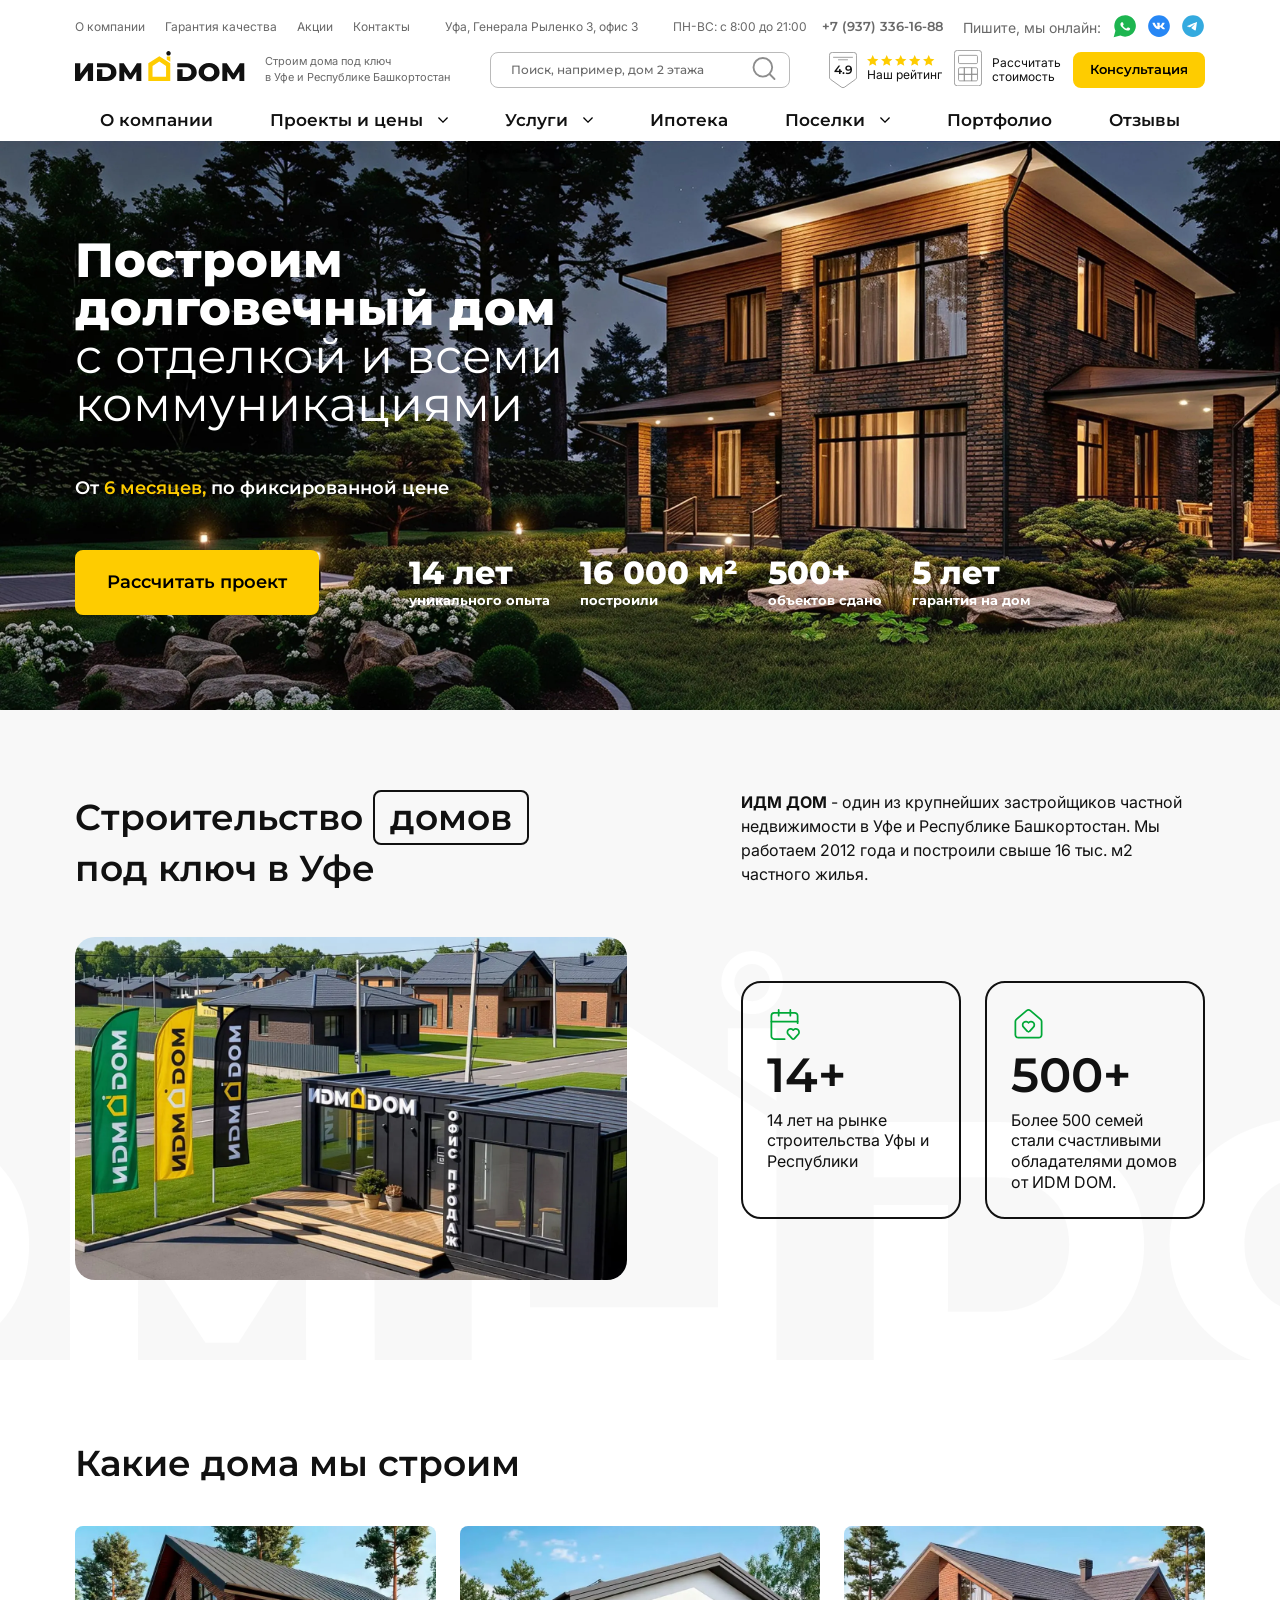
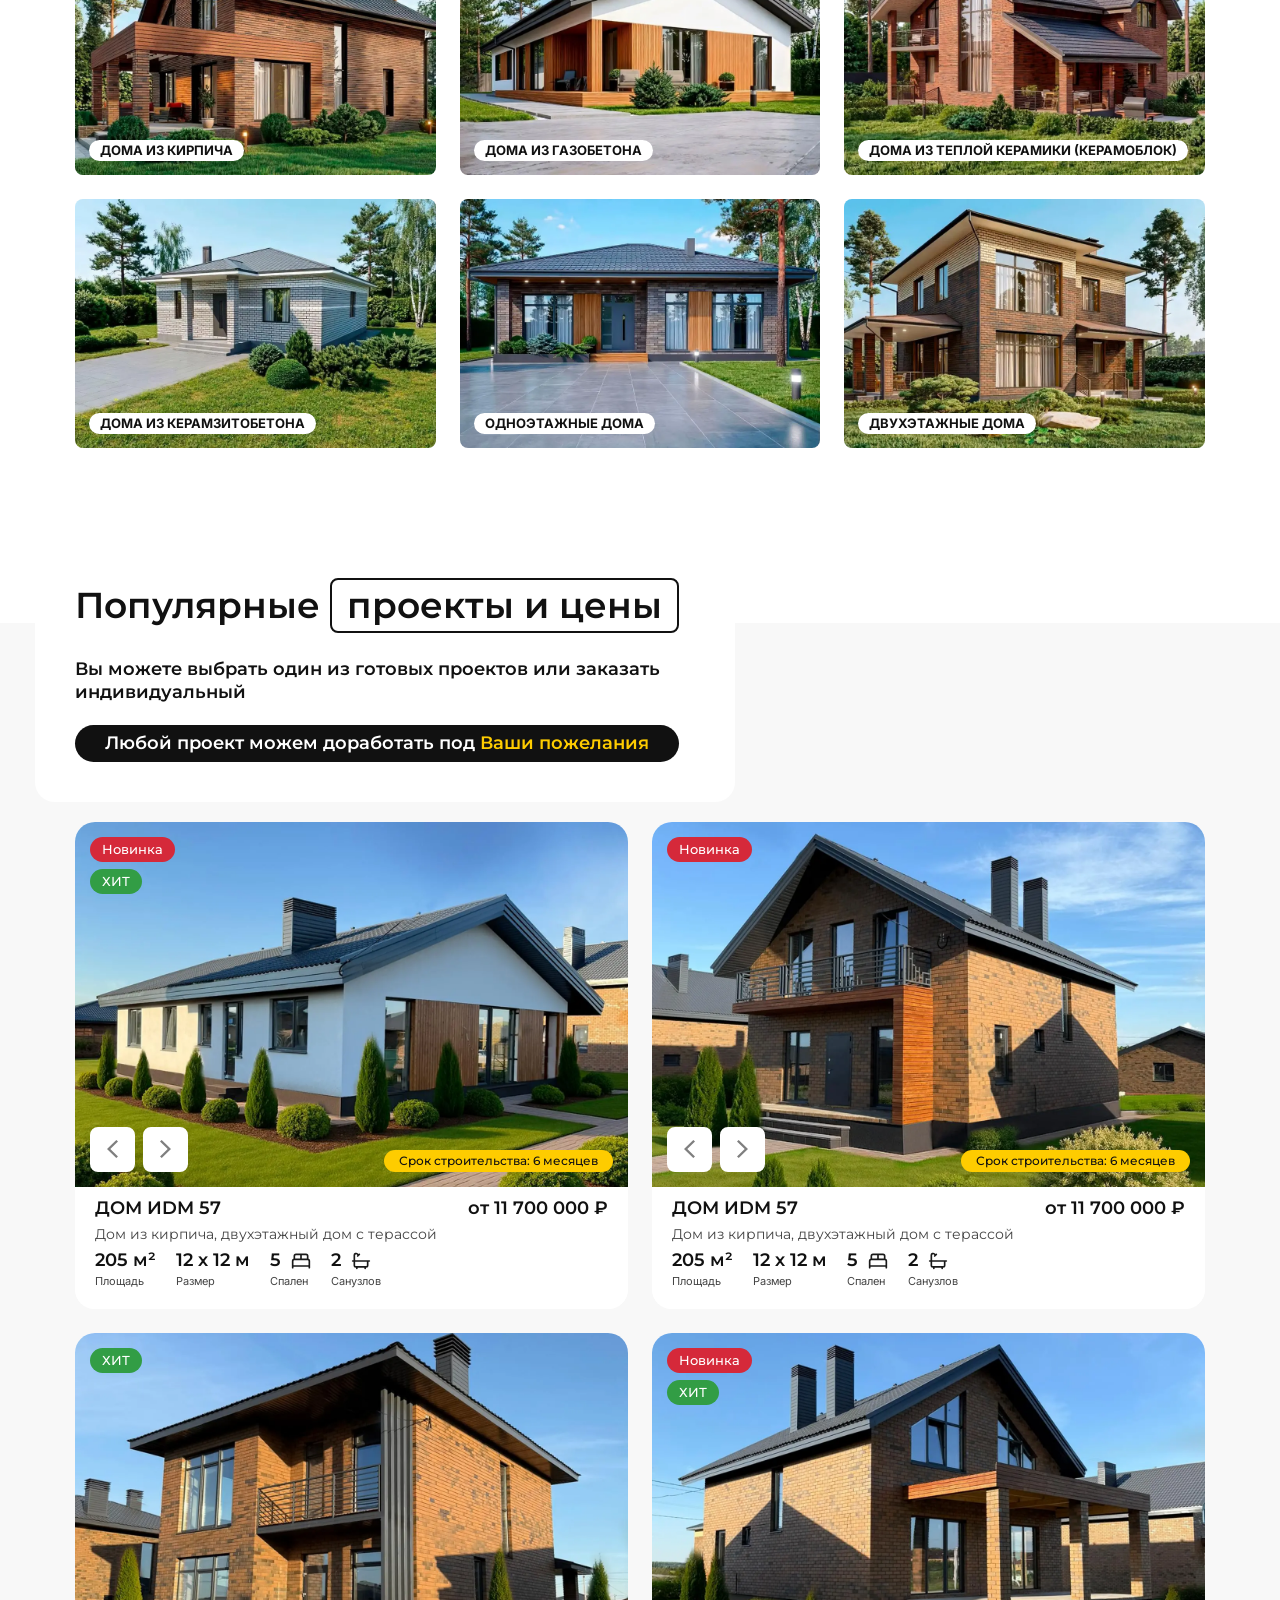
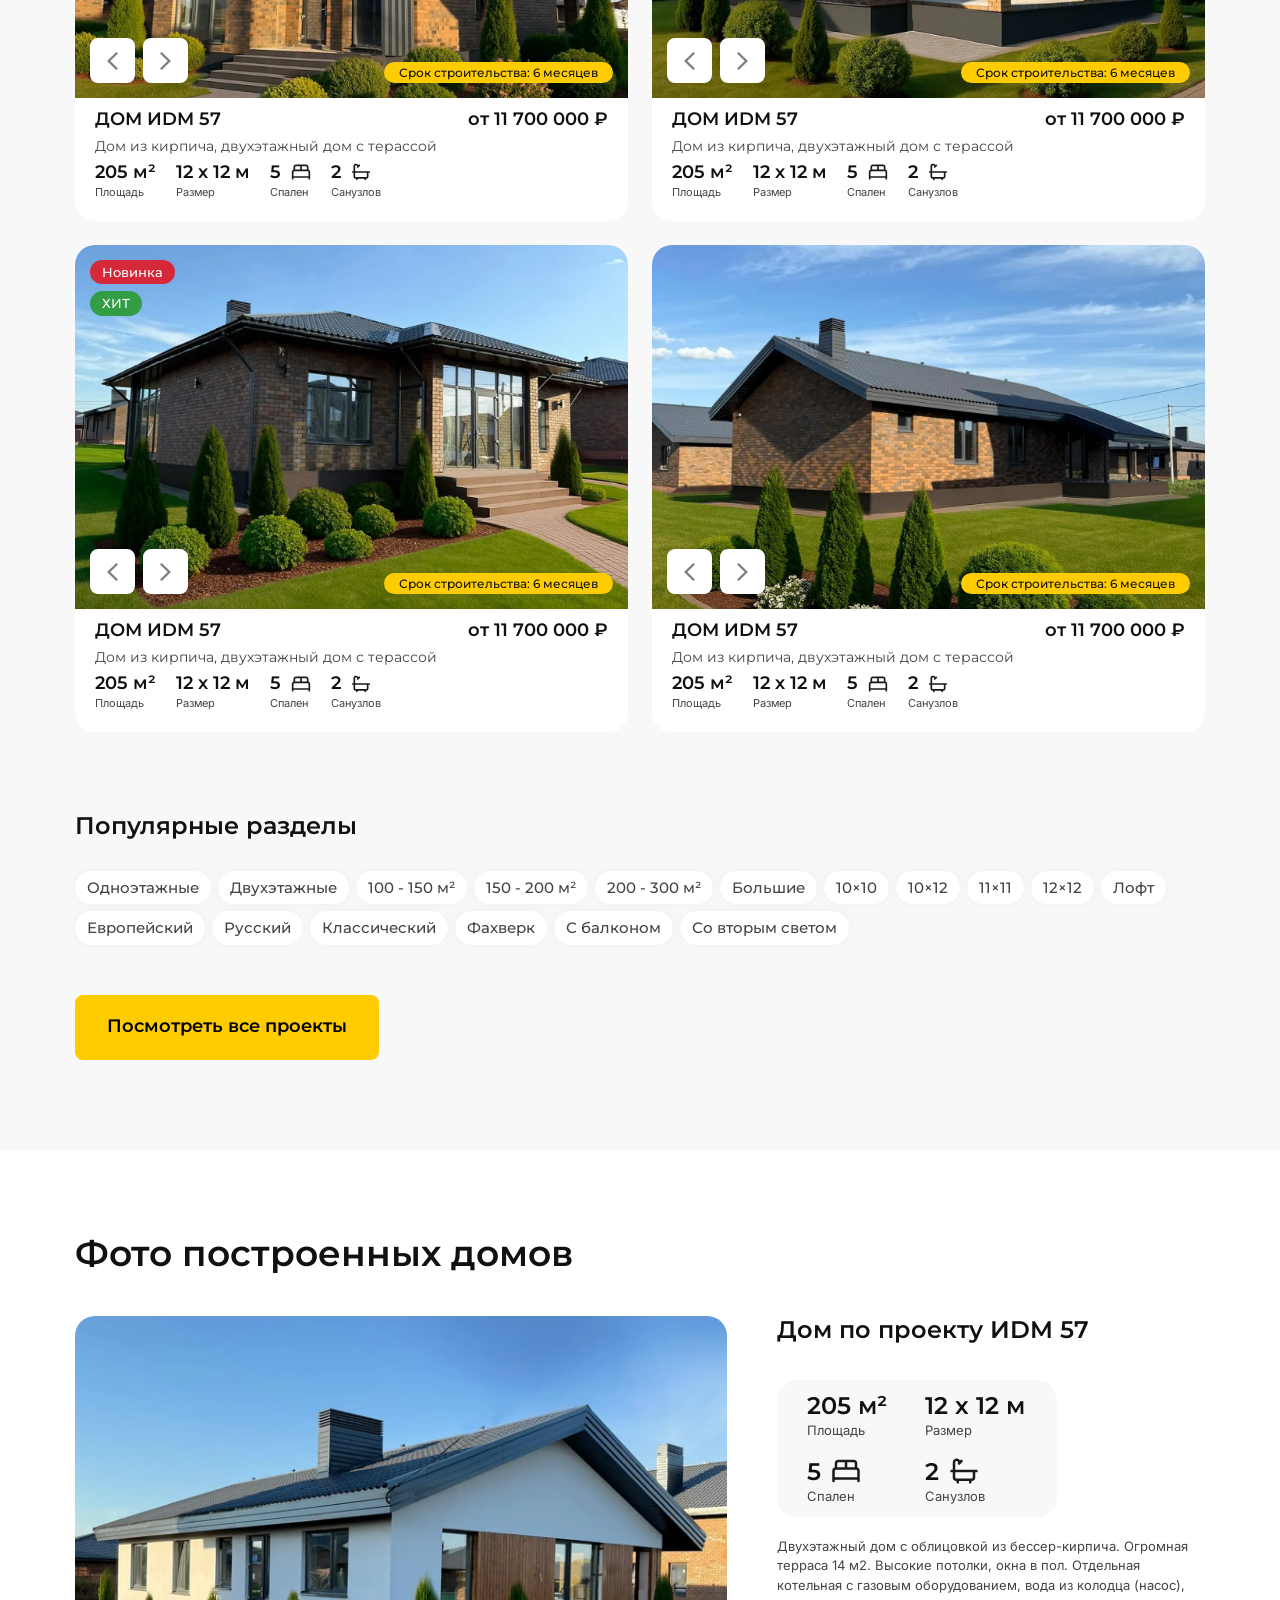
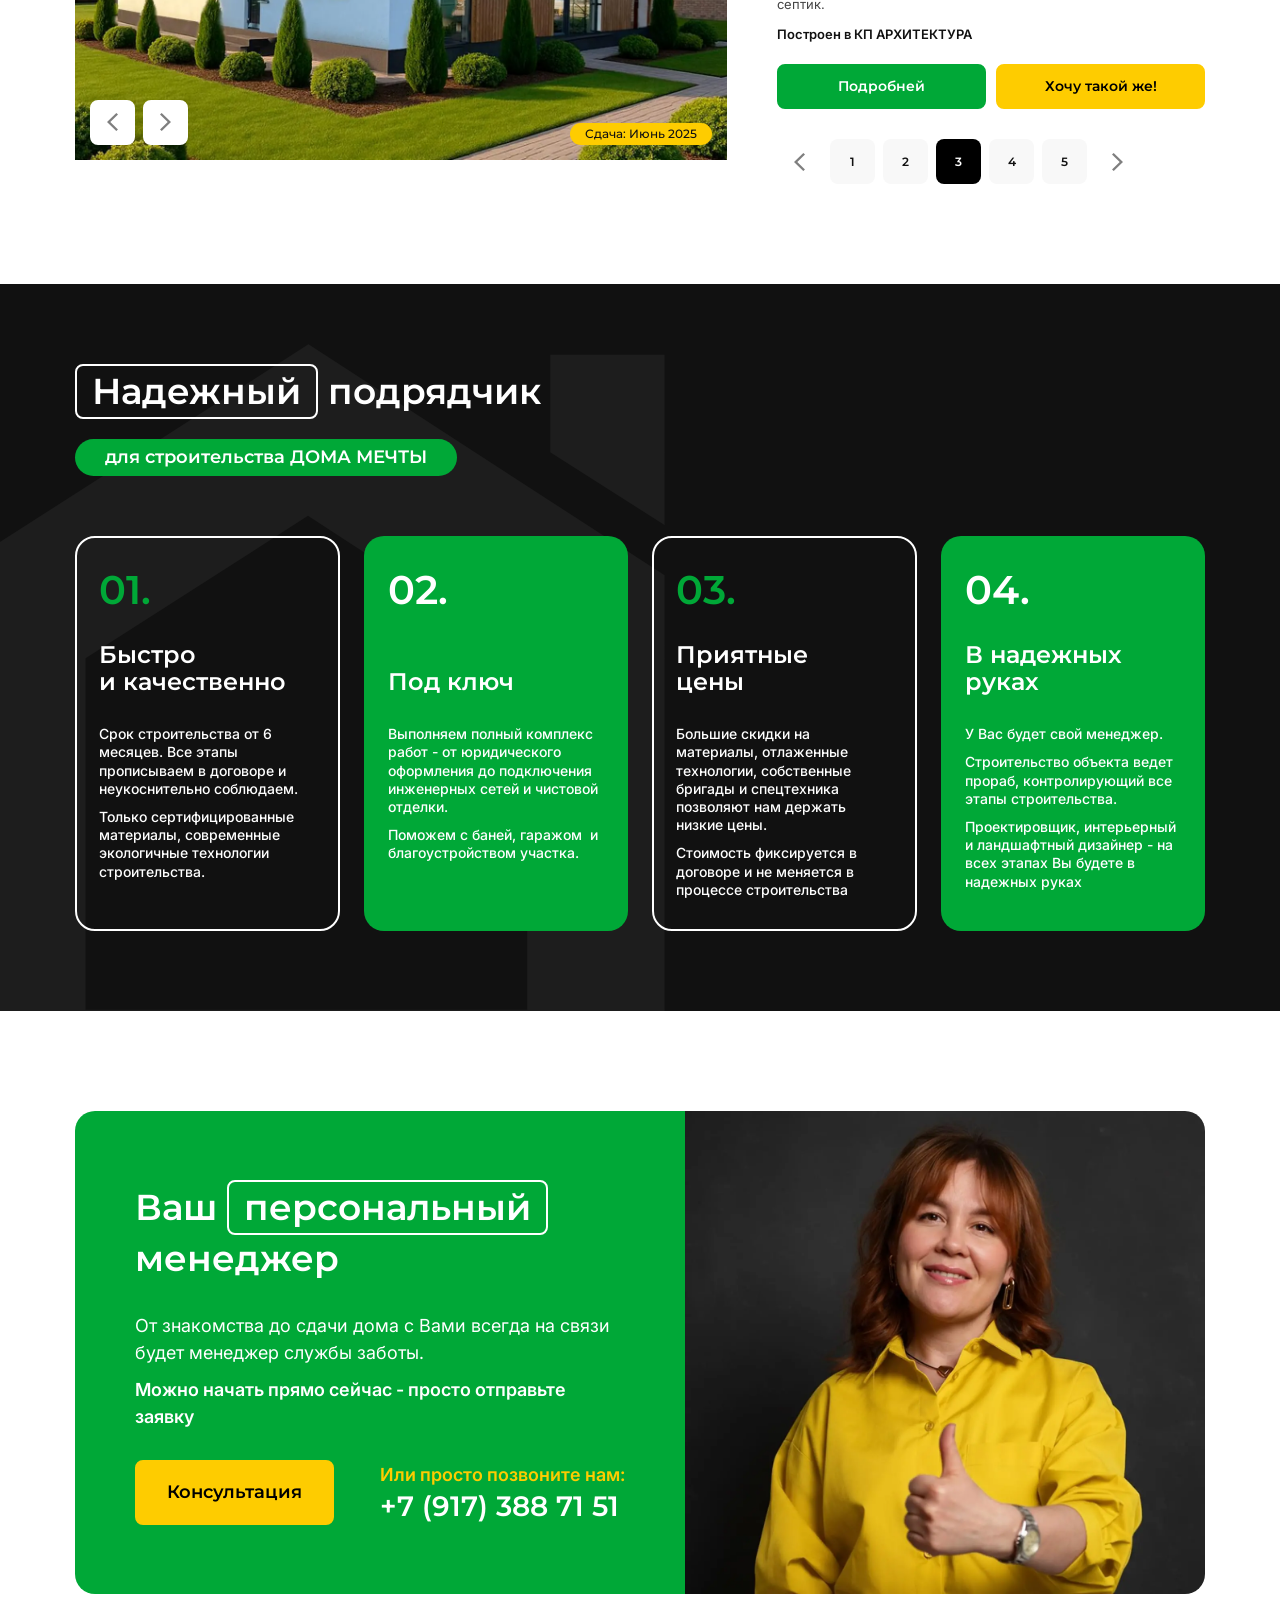
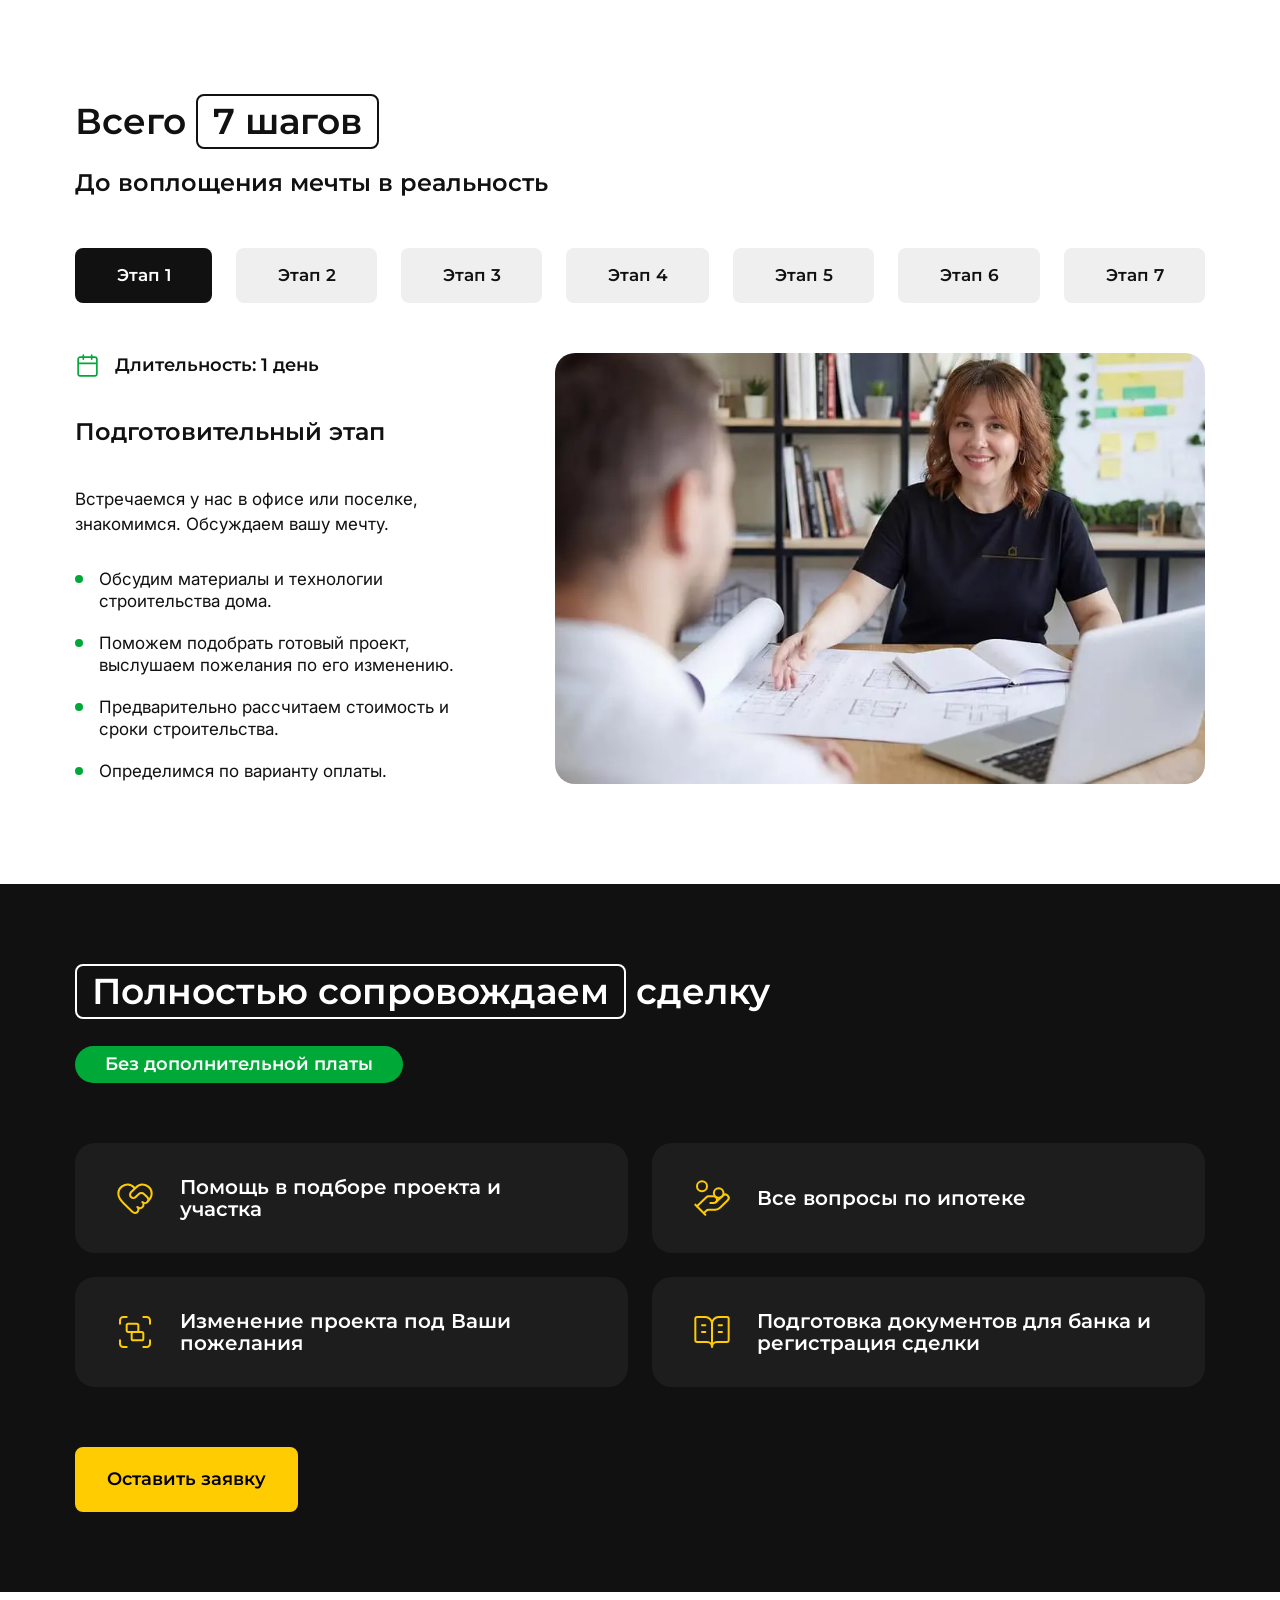
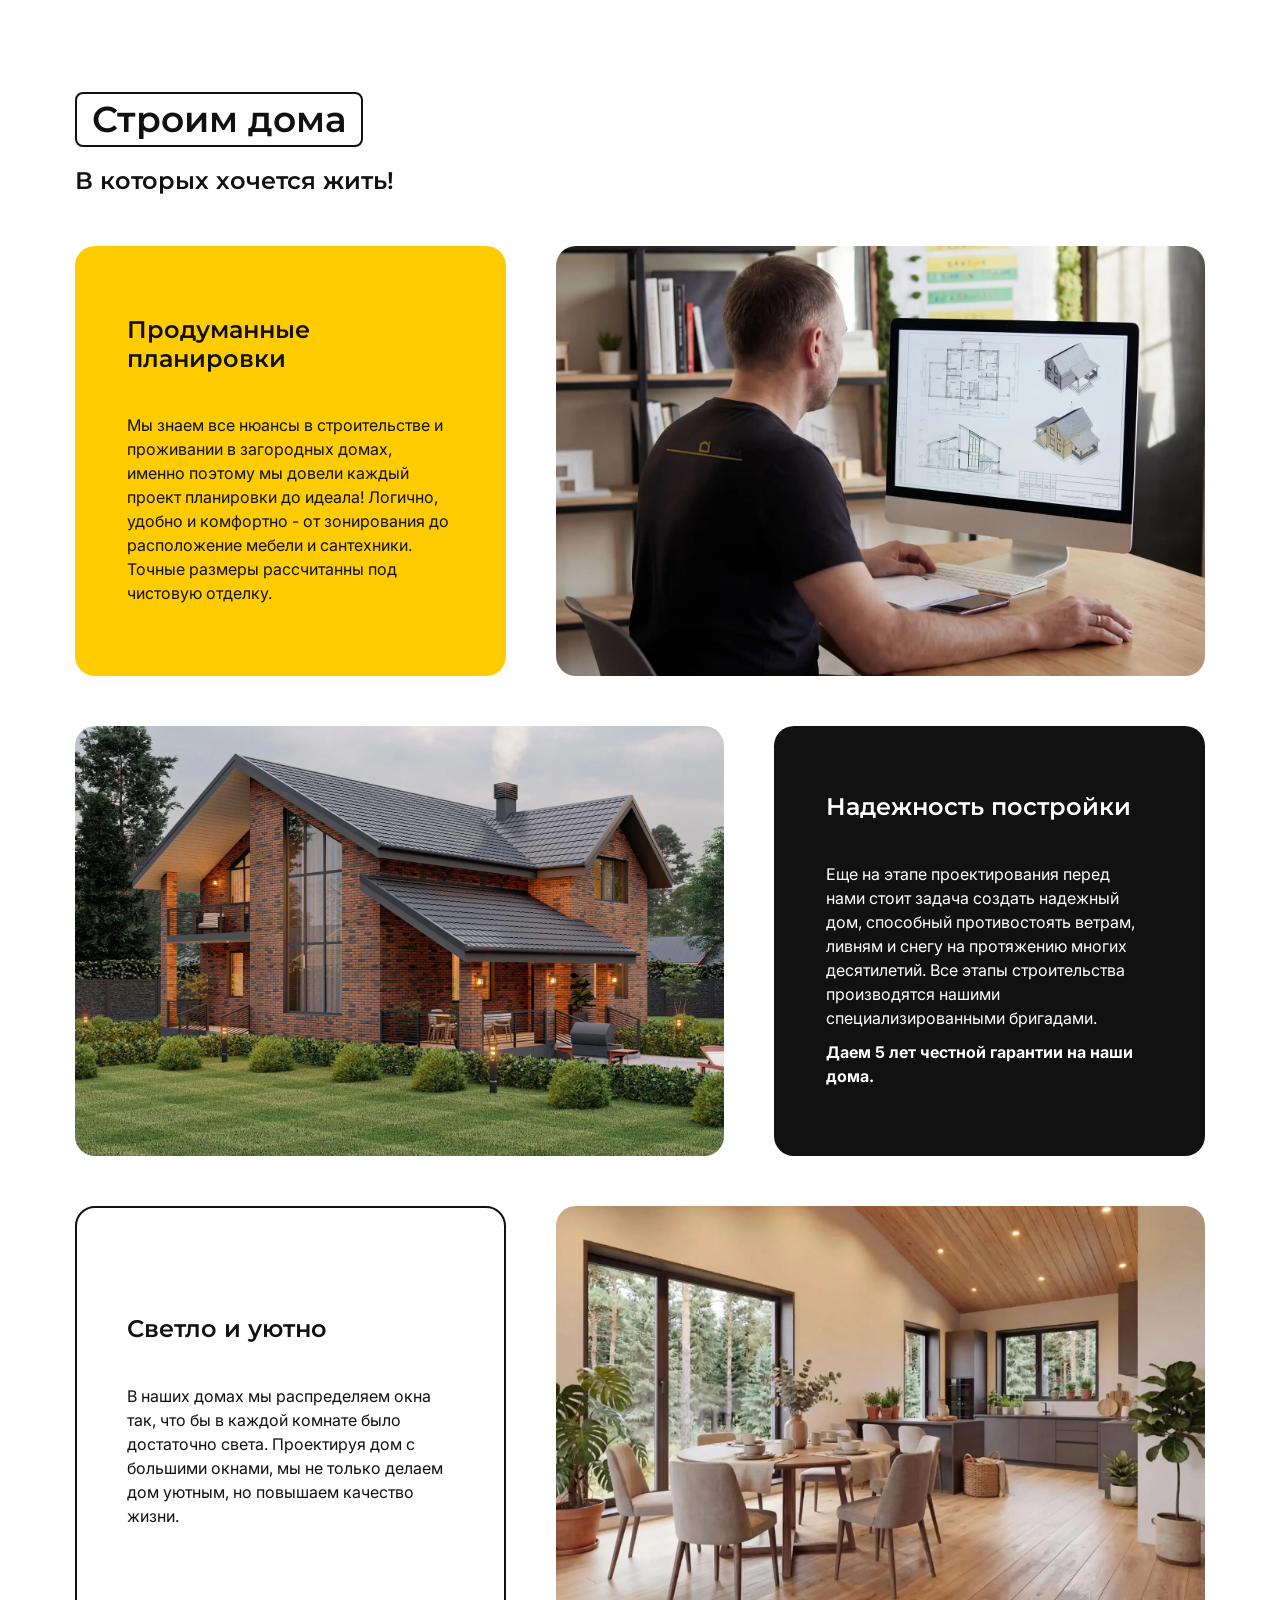
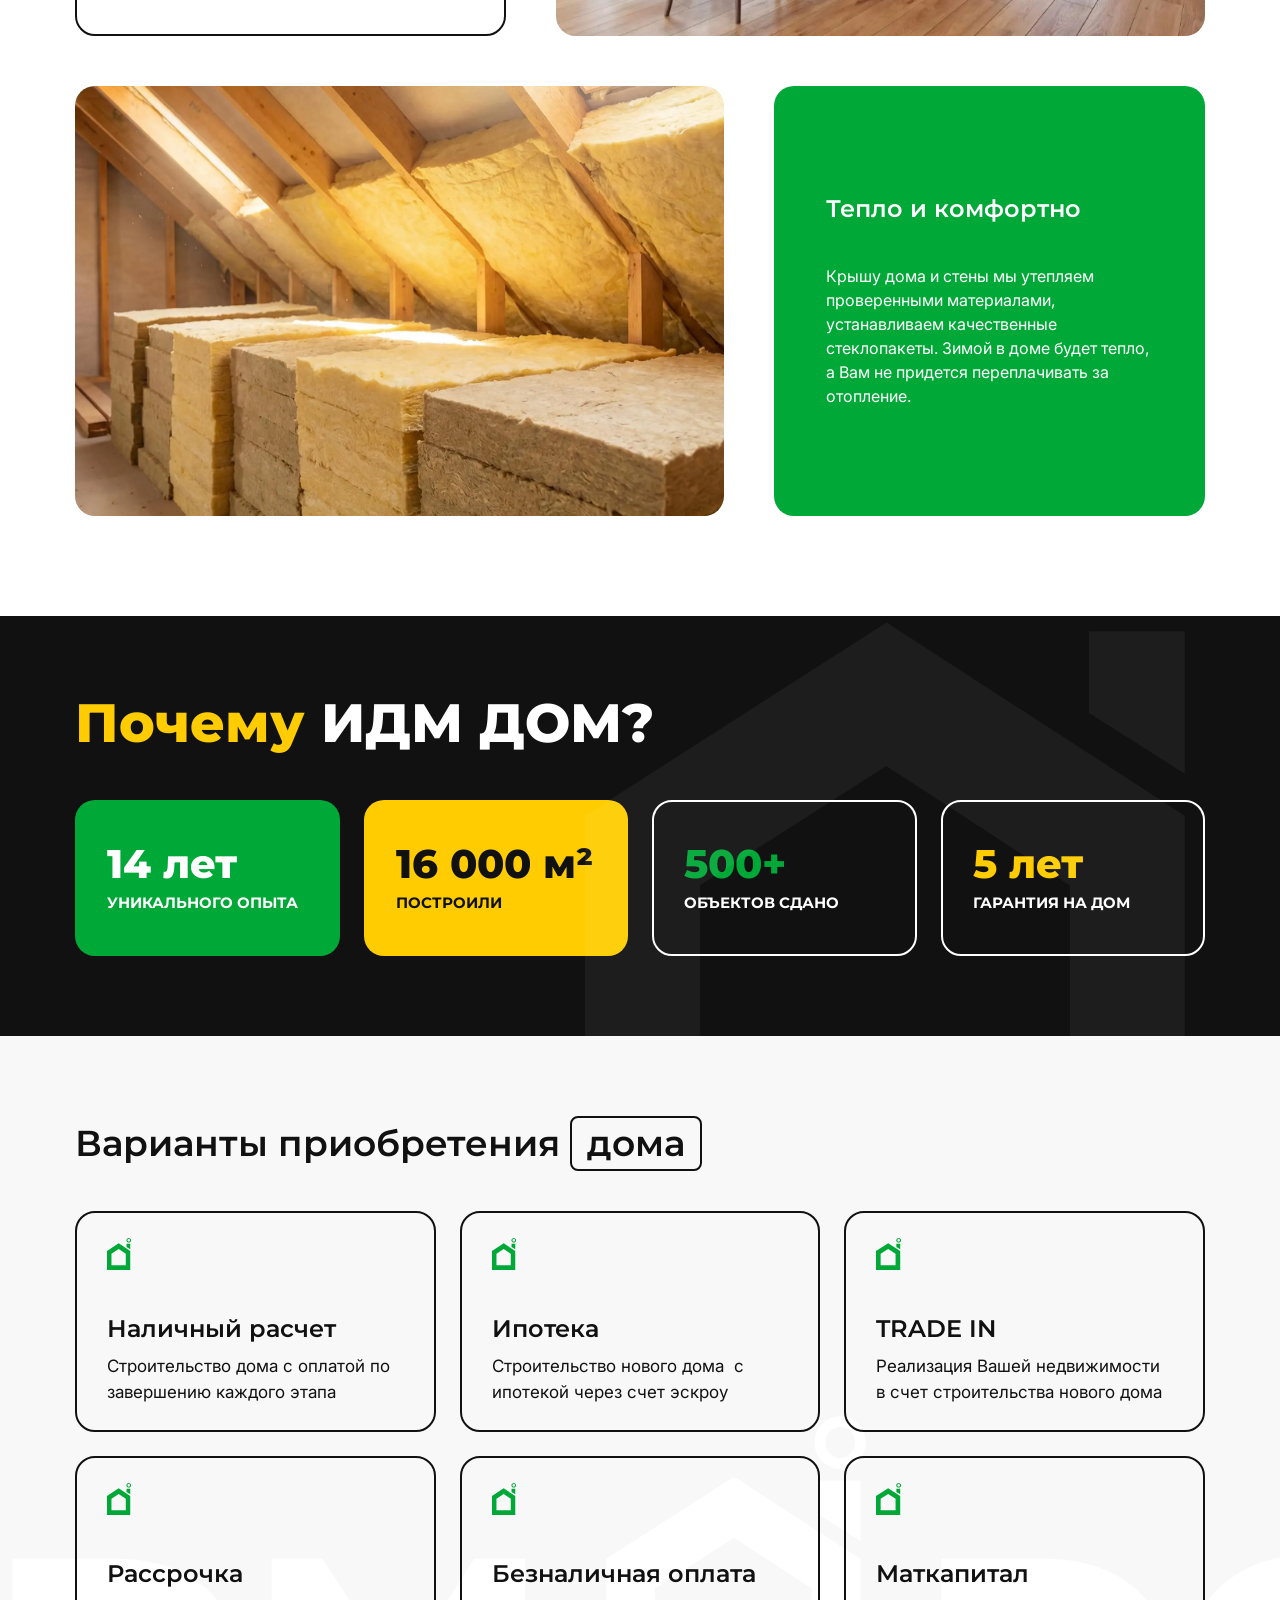
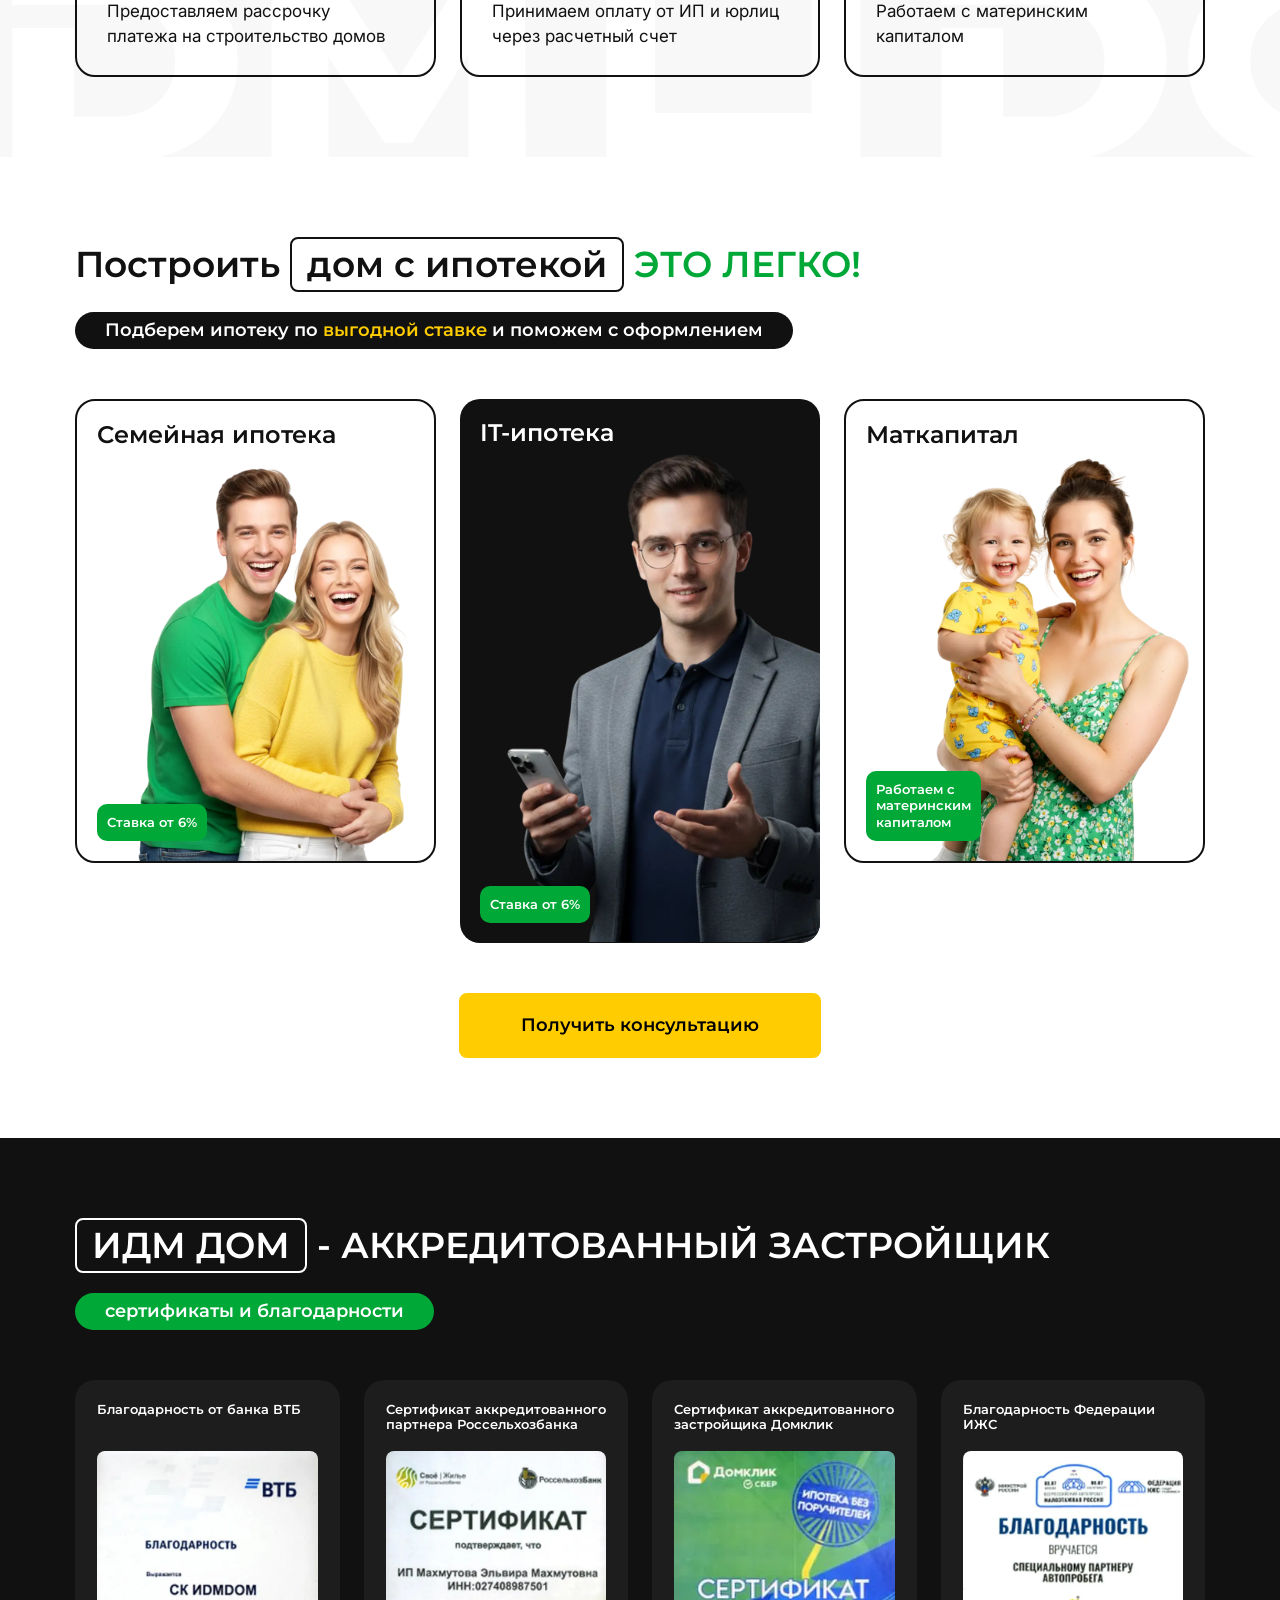
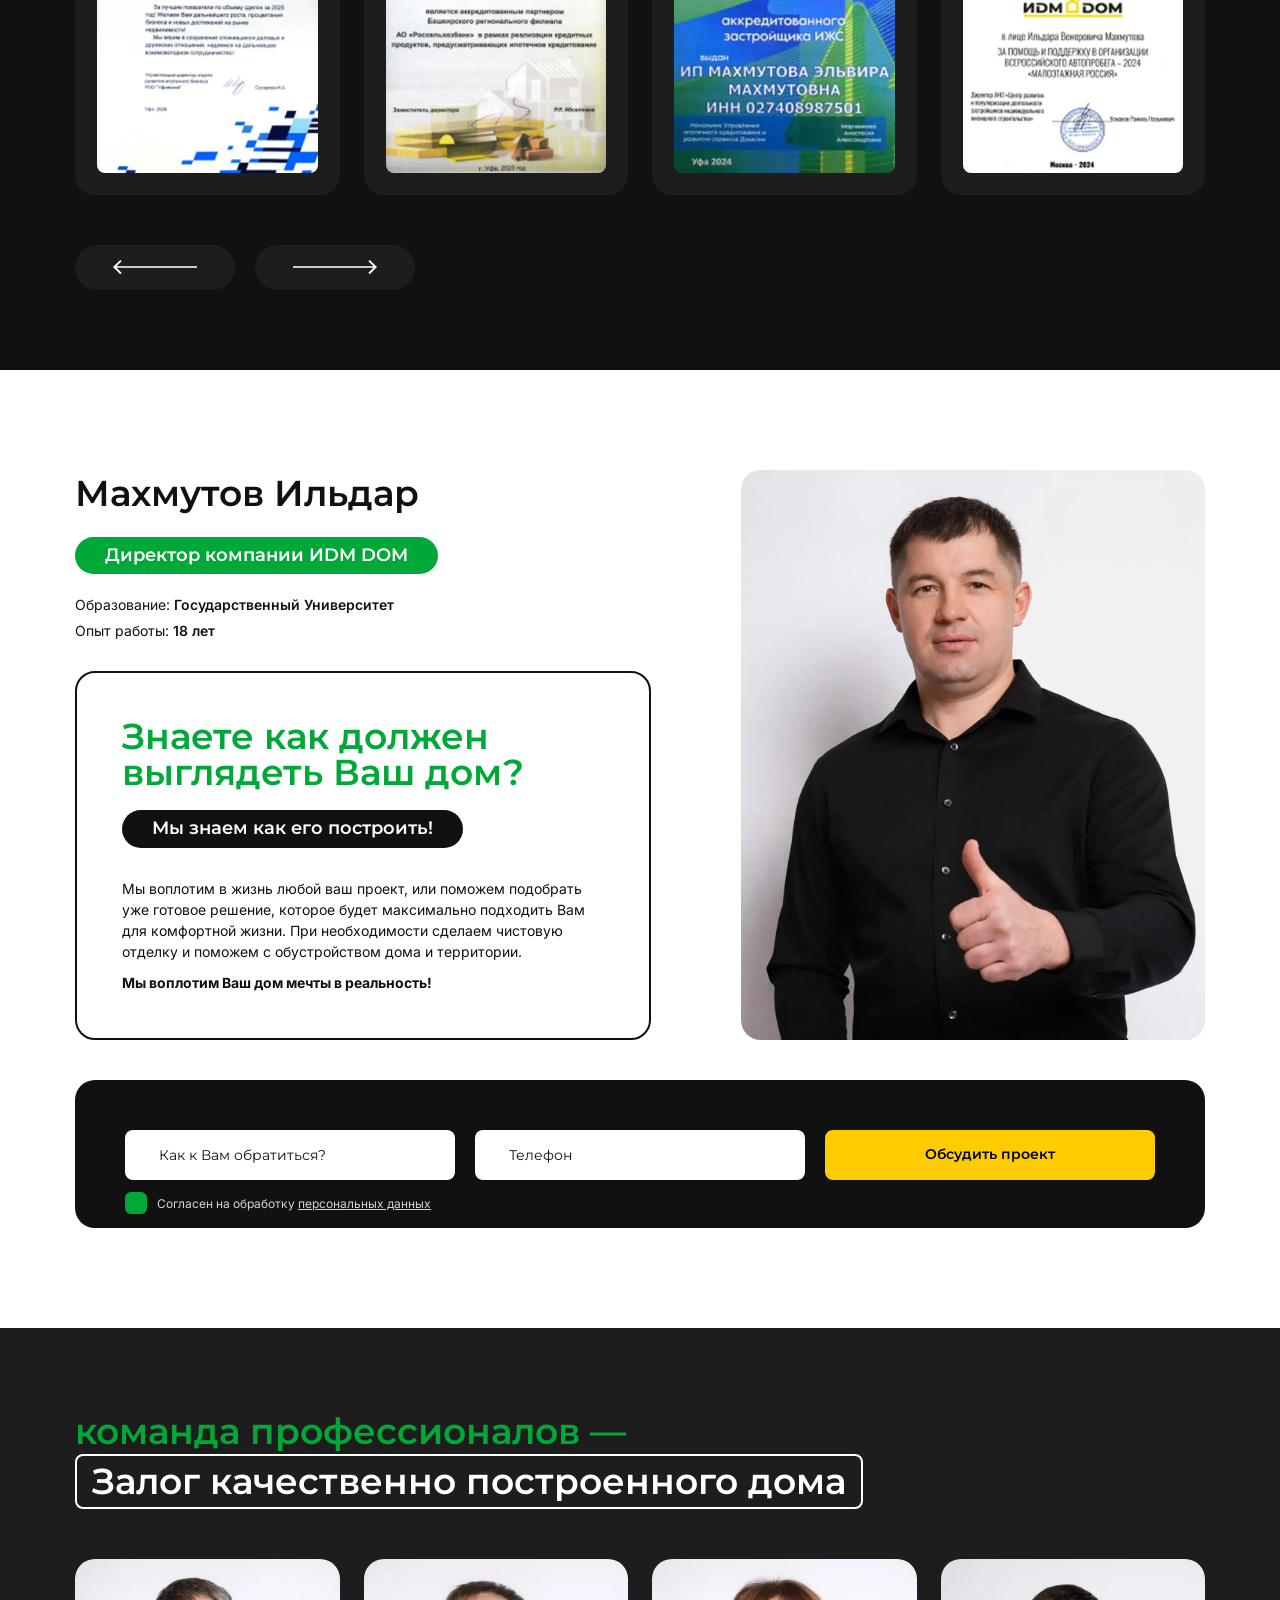
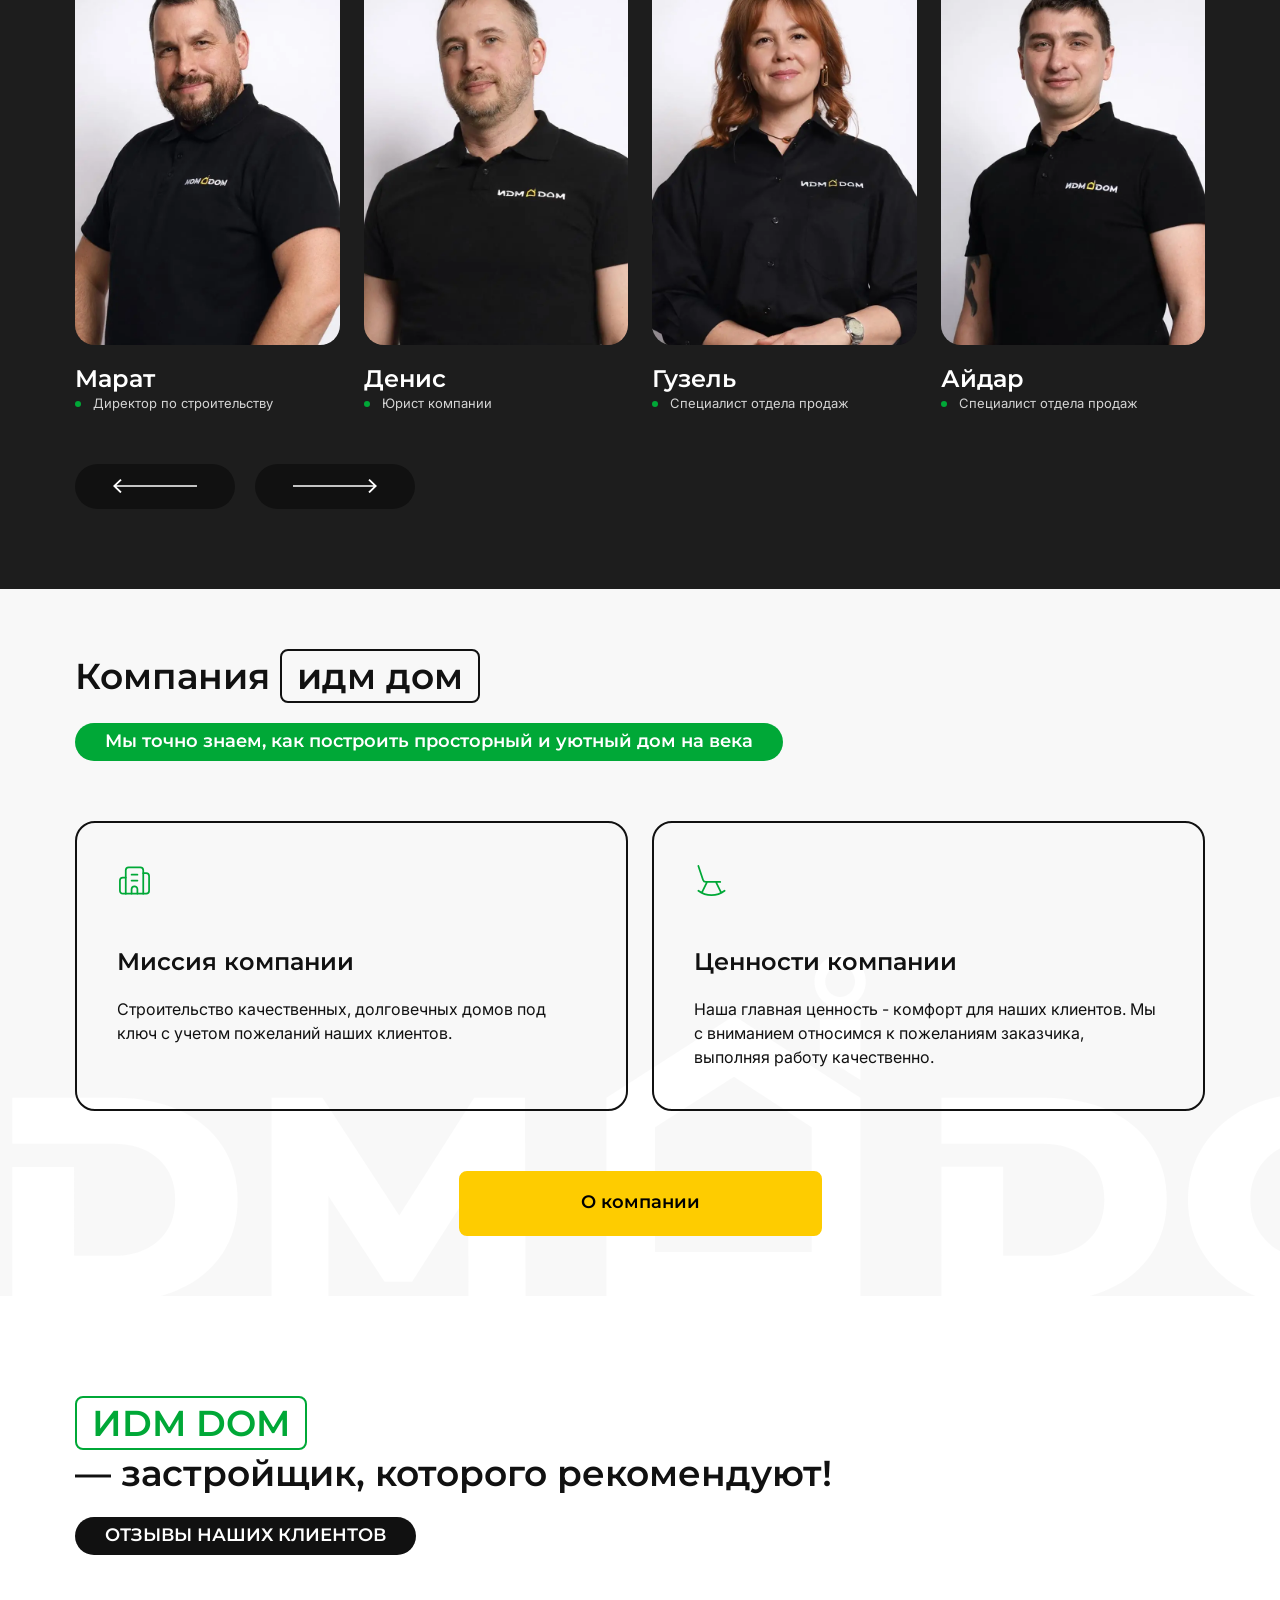
==== commit d09401de: "comment5" ====
--- a/index.html
+++ b/index.html
@@ -1408,6 +1408,186 @@
 					</div>
 				</div>
 			</section>
+			<section class="steps">
+				<div class="container">
+					<div class="steps__inner tabs-inner">
+						<h2 class="steps__title h2">Всего <span class="outline-text">7 шагов</span></h2>
+						<div class="steps__subtitle text32">До воплощения мечты в реальность</div>
+						<div class="steps__btns">
+							<div data-tab-path="1" class="steps__btn btn tab tab--active"><span>Этап</span> 1</div>
+							<div data-tab-path="2" class="steps__btn btn tab"><span>Этап</span> 2</div>
+							<div data-tab-path="3" class="steps__btn btn tab"><span>Этап</span> 3</div>
+							<div data-tab-path="4" class="steps__btn btn tab"><span>Этап</span> 4</div>
+							<div data-tab-path="5" class="steps__btn btn tab"><span>Этап</span> 5</div>
+							<div data-tab-path="6" class="steps__btn btn tab"><span>Этап</span> 6</div>
+							<div data-tab-path="7" class="steps__btn btn tab"><span>Этап</span> 7</div>
+						</div>
+						<div class="steps__wrap">
+							<div data-content-path="1" class="tab__content tab__content--active">
+								<div class="steps__flex">
+									<div class="steps__desc">
+										<div class="duration">
+											<div class="duration__icon">
+												<img src="img/duration.svg" alt="">
+											</div>
+											<div class="duration__text">Длительность:  1 день</div>
+										</div>
+										<div class="steps__title2 text32">Подготовительный этап</div>
+										<div class="steps__text">Встречаемся у нас в офисе или поселке, знакомимся. Обсуждаем вашу мечту.</div>
+										<ul class="steps__list">
+											<li>Обсудим материалы и технологии строительства дома.</li>
+											<li>Поможем подобрать готовый проект, выслушаем пожелания по его изменению.</li>
+											<li>Предварительно рассчитаем стоимость и сроки строительства.</li>
+											<li>Определимся по варианту оплаты.</li>
+										</ul>
+									</div>
+									<div class="steps__img">
+										<img src="img/steps-img.webp" alt="">
+									</div>
+								</div>
+							</div>
+							<div data-content-path="2" class="tab__content">
+								<div class="steps__flex">
+									<div class="steps__desc">
+										<div class="duration">
+											<div class="duration__icon">
+												<img src="img/duration.svg" alt="">
+											</div>
+											<div class="duration__text">Длительность:  1 день</div>
+										</div>
+										<div class="steps__title2 text32">Подготовительный этап</div>
+										<div class="steps__text">Встречаемся у нас в офисе или поселке, знакомимся. Обсуждаем вашу мечту.</div>
+										<ul class="steps__list">
+											<li>Обсудим материалы и технологии строительства дома.</li>
+											<li>Поможем подобрать готовый проект, выслушаем пожелания по его изменению.</li>
+											<li>Предварительно рассчитаем стоимость и сроки строительства.</li>
+											<li>Определимся по варианту оплаты.</li>
+										</ul>
+									</div>
+									<div class="steps__img">
+										<img src="img/steps-img2.webp" alt="">
+									</div>
+								</div>
+							</div>
+							<div data-content-path="3" class="tab__content">
+								<div class="steps__flex">
+									<div class="steps__desc">
+										<div class="duration">
+											<div class="duration__icon">
+												<img src="img/duration.svg" alt="">
+											</div>
+											<div class="duration__text">Длительность:  1 день</div>
+										</div>
+										<div class="steps__title2 text32">Подготовительный этап</div>
+										<div class="steps__text">Встречаемся у нас в офисе или поселке, знакомимся. Обсуждаем вашу мечту.</div>
+										<ul class="steps__list">
+											<li>Обсудим материалы и технологии строительства дома.</li>
+											<li>Поможем подобрать готовый проект, выслушаем пожелания по его изменению.</li>
+											<li>Предварительно рассчитаем стоимость и сроки строительства.</li>
+											<li>Определимся по варианту оплаты.</li>
+										</ul>
+									</div>
+									<div class="steps__img">
+										<img src="img/steps-img3.webp" alt="">
+									</div>
+								</div>
+							</div>
+							<div data-content-path="4" class="tab__content">
+								<div class="steps__flex">
+									<div class="steps__desc">
+										<div class="duration">
+											<div class="duration__icon">
+												<img src="img/duration.svg" alt="">
+											</div>
+											<div class="duration__text">Длительность:  1 день</div>
+										</div>
+										<div class="steps__title2 text32">Подготовительный этап</div>
+										<div class="steps__text">Встречаемся у нас в офисе или поселке, знакомимся. Обсуждаем вашу мечту.</div>
+										<ul class="steps__list">
+											<li>Обсудим материалы и технологии строительства дома.</li>
+											<li>Поможем подобрать готовый проект, выслушаем пожелания по его изменению.</li>
+											<li>Предварительно рассчитаем стоимость и сроки строительства.</li>
+											<li>Определимся по варианту оплаты.</li>
+										</ul>
+									</div>
+									<div class="steps__img">
+										<img src="img/steps-img4.webp" alt="">
+									</div>
+								</div>
+							</div>
+							<div data-content-path="5" class="tab__content">
+								<div class="steps__flex">
+									<div class="steps__desc">
+										<div class="duration">
+											<div class="duration__icon">
+												<img src="img/duration.svg" alt="">
+											</div>
+											<div class="duration__text">Длительность:  1 день</div>
+										</div>
+										<div class="steps__title2 text32">Подготовительный этап</div>
+										<div class="steps__text">Встречаемся у нас в офисе или поселке, знакомимся. Обсуждаем вашу мечту.</div>
+										<ul class="steps__list">
+											<li>Обсудим материалы и технологии строительства дома.</li>
+											<li>Поможем подобрать готовый проект, выслушаем пожелания по его изменению.</li>
+											<li>Предварительно рассчитаем стоимость и сроки строительства.</li>
+											<li>Определимся по варианту оплаты.</li>
+										</ul>
+									</div>
+									<div class="steps__img">
+										<img src="img/steps-img5.webp" alt="">
+									</div>
+								</div>
+							</div>
+							<div data-content-path="6" class="tab__content">
+								<div class="steps__flex">
+									<div class="steps__desc">
+										<div class="duration">
+											<div class="duration__icon">
+												<img src="img/duration.svg" alt="">
+											</div>
+											<div class="duration__text">Длительность:  1 день</div>
+										</div>
+										<div class="steps__title2 text32">Подготовительный этап</div>
+										<div class="steps__text">Встречаемся у нас в офисе или поселке, знакомимся. Обсуждаем вашу мечту.</div>
+										<ul class="steps__list">
+											<li>Обсудим материалы и технологии строительства дома.</li>
+											<li>Поможем подобрать готовый проект, выслушаем пожелания по его изменению.</li>
+											<li>Предварительно рассчитаем стоимость и сроки строительства.</li>
+											<li>Определимся по варианту оплаты.</li>
+										</ul>
+									</div>
+									<div class="steps__img">
+										<img src="img/steps-img6.webp" alt="">
+									</div>
+								</div>
+							</div>
+							<div data-content-path="7" class="tab__content">
+								<div class="steps__flex">
+									<div class="steps__desc">
+										<div class="duration">
+											<div class="duration__icon">
+												<img src="img/duration.svg" alt="">
+											</div>
+											<div class="duration__text">Длительность:  1 день</div>
+										</div>
+										<div class="steps__title2 text32">Подготовительный этап</div>
+										<div class="steps__text">Встречаемся у нас в офисе или поселке, знакомимся. Обсуждаем вашу мечту.</div>
+										<ul class="steps__list">
+											<li>Обсудим материалы и технологии строительства дома.</li>
+											<li>Поможем подобрать готовый проект, выслушаем пожелания по его изменению.</li>
+											<li>Предварительно рассчитаем стоимость и сроки строительства.</li>
+											<li>Определимся по варианту оплаты.</li>
+										</ul>
+									</div>
+									<div class="steps__img">
+										<img src="img/steps-img7.webp" alt="">
+									</div>
+								</div>
+							</div>
+						</div>
+					</div>
+				</div>
+			</section>
 			<section class="advantages">
 				<div class="container">
 					<div class="advantages__inner">
@@ -1815,9 +1995,458 @@
 					</div>
 				</div>
 			</section>
-
-
-			
+            <section class="about2">
+                <div class="container">
+                    <div class="about2__inner">
+                        <h2 class="about2__title h2">Компания <span class="outline-text">идм дом</span></h2>
+                        <div class="about2__subtitle subtitle">Мы точно знаем, как построить просторный и уютный дом на века</div>
+                        <div class="about2__items">
+                            <div class="about2__item">
+                                <div class="about2__item-icon">
+                                    <img src="img/about2-icon.svg" alt="">
+                                </div>
+                                <div class="about2__item-title text32">Миссия компании</div>
+                                <div class="about2__item-text">Строительство качественных, долговечных домов под ключ с учетом пожеланий наших клиентов.</div>
+                            </div>
+							<div class="about2__item">
+								<div class="about2__item-icon">
+									<img src="img/about2-icon2.svg" alt="">
+								</div>
+								<div class="about2__item-title text32">Ценности компании</div>
+								<div class="about2__item-text">Наша главная ценность - комфорт для наших клиентов. Мы с вниманием относимся к пожеланиям заказчика, выполняя  работу качественно.</div>
+							</div>
+                        </div>
+						<button class="about2__btn btn btn-yellow">
+							<span>О компании</span>
+						</button>
+					</div>
+                </div>
+				<div class="logo">
+					<img src="img/logo2.svg" alt="">
+					<img src="img/logo2--1.svg" alt="">
+				</div>
+            </section>
+			<section class="feedback">
+				<div class="container">
+					<div class="feedback__inner">
+						<h2 class="feedback__title h2">
+							<span class="outline-text">ИDM DOM</span> <br>
+							— застройщик, которого рекомендуют!
+						</h2>
+						<div class="feedback__subtitle subtitle">ОТЗЫВЫ НАШИХ КЛИЕНТОВ</div>
+						<div class="feedback__slider">
+							<div class="swiper mySwiper">
+								<div class="swiper-wrapper">
+									<div class="swiper-slide feedback-card">
+										<div class="feedback-card__user">
+											<div class="feedback-card__user-img">
+												<img src="img/user.jpg" alt="">
+											</div>
+											<div class="feedback-card__user-desc">
+												<div class="feedback-card__user-name">Регина Каримова</div>
+												<div class="feedback-card__user-group">
+													<div class="stars">
+														<span class="star"><img src="img/star.svg" alt=""></span>
+														<span class="star"><img src="img/star.svg" alt=""></span>
+														<span class="star"><img src="img/star.svg" alt=""></span>
+														<span class="star"><img src="img/star.svg" alt=""></span>
+														<span class="star"><img src="img/star.svg" alt=""></span>
+													</div>
+													<div class="feedback-card__user-date">24 апреля 2025</div>
+												</div>
+											</div>
+										</div>
+										<div class="feedback-card__desc">
+											<div class="feedback-card__text">Приобрели дом мечты! Много интересных проектов, выбрали дом со вторым светом. Качество домов 100%, все продумано! отдельное спасибо Айдару за полное сопровождение и по сей день, всегда готовы помочь и после покупки дома по любому вопросу! ИДМ, СПАСИБО за такое отношение к своему клиенту</div>
+										</div>
+									</div>
+									<div class="swiper-slide feedback-card">
+										<div class="feedback-card__user">
+											<div class="feedback-card__user-img">РК</div>
+											<div class="feedback-card__user-desc">
+												<div class="feedback-card__user-name">Регина Каримова</div>
+												<div class="feedback-card__user-group">
+													<div class="stars">
+														<span class="star"><img src="img/star.svg" alt=""></span>
+														<span class="star"><img src="img/star.svg" alt=""></span>
+														<span class="star"><img src="img/star.svg" alt=""></span>
+														<span class="star"><img src="img/star.svg" alt=""></span>
+														<span class="star"><img src="img/star.svg" alt=""></span>
+													</div>
+													<div class="feedback-card__user-date">27 февраля 2025</div>
+												</div>
+											</div>
+										</div>
+										<div class="feedback-card__desc">
+											<div class="feedback-card__text">Самый лучший застройщик! Спасибо вам! Желаю процветания!!! А самый лучший менеджер - Тулбаева Гузель! Очень веселая, активная, доброжелательная, позитивная! Желаем вам только процветания, успехов, лучших покупателей!</div>
+										</div>
+									</div>
+									<div class="swiper-slide feedback-card">
+										<div class="feedback-card__user">
+											<div class="feedback-card__user-img">
+												<img src="img/user.jpg" alt="">
+											</div>
+											<div class="feedback-card__user-desc">
+												<div class="feedback-card__user-name">Регина Каримова</div>
+												<div class="feedback-card__user-group">
+													<div class="stars">
+														<span class="star"><img src="img/star.svg" alt=""></span>
+														<span class="star"><img src="img/star.svg" alt=""></span>
+														<span class="star"><img src="img/star.svg" alt=""></span>
+														<span class="star"><img src="img/star.svg" alt=""></span>
+														<span class="star"><img src="img/star.svg" alt=""></span>
+													</div>
+													<div class="feedback-card__user-date">24 апреля 2025</div>
+												</div>
+											</div>
+										</div>
+										<div class="feedback-card__desc">
+											<div class="feedback-card__text">Приобрели дом мечты! Много интересных проектов, выбрали дом со вторым светом. Качество домов 100%, все продумано! отдельное спасибо Айдару за полное сопровождение и по сей день, всегда готовы помочь и после покупки дома по любому вопросу! ИДМ, СПАСИБО за такое отношение к своему клиенту</div>
+										</div>
+									</div>
+									<div class="swiper-slide feedback-card">
+										<div class="feedback-card__user">
+											<div class="feedback-card__user-img">РК</div>
+											<div class="feedback-card__user-desc">
+												<div class="feedback-card__user-name">Регина Каримова</div>
+												<div class="feedback-card__user-group">
+													<div class="stars">
+														<span class="star"><img src="img/star.svg" alt=""></span>
+														<span class="star"><img src="img/star.svg" alt=""></span>
+														<span class="star"><img src="img/star.svg" alt=""></span>
+														<span class="star"><img src="img/star.svg" alt=""></span>
+														<span class="star"><img src="img/star.svg" alt=""></span>
+													</div>
+													<div class="feedback-card__user-date">27 февраля 2025</div>
+												</div>
+											</div>
+										</div>
+										<div class="feedback-card__desc">
+											<div class="feedback-card__text">Самый лучший застройщик! Спасибо вам! Желаю процветания!!! А самый лучший менеджер - Тулбаева Гузель! Очень веселая, активная, доброжелательная, позитивная! Желаем вам только процветания, успехов, лучших покупателей!</div>
+										</div>
+									</div>
+									<div class="swiper-slide feedback-card">
+										<div class="feedback-card__user">
+											<div class="feedback-card__user-img">
+												<img src="img/user.jpg" alt="">
+											</div>
+											<div class="feedback-card__user-desc">
+												<div class="feedback-card__user-name">Регина Каримова</div>
+												<div class="feedback-card__user-group">
+													<div class="stars">
+														<span class="star"><img src="img/star.svg" alt=""></span>
+														<span class="star"><img src="img/star.svg" alt=""></span>
+														<span class="star"><img src="img/star.svg" alt=""></span>
+														<span class="star"><img src="img/star.svg" alt=""></span>
+														<span class="star"><img src="img/star.svg" alt=""></span>
+													</div>
+													<div class="feedback-card__user-date">24 апреля 2025</div>
+												</div>
+											</div>
+										</div>
+										<div class="feedback-card__desc">
+											<div class="feedback-card__text">Приобрели дом мечты! Много интересных проектов, выбрали дом со вторым светом. Качество домов 100%, все продумано! отдельное спасибо Айдару за полное сопровождение и по сей день, всегда готовы помочь и после покупки дома по любому вопросу! ИДМ, СПАСИБО за такое отношение к своему клиенту</div>
+										</div>
+									</div>
+									<div class="swiper-slide feedback-card">
+										<div class="feedback-card__user">
+											<div class="feedback-card__user-img">РК</div>
+											<div class="feedback-card__user-desc">
+												<div class="feedback-card__user-name">Регина Каримова</div>
+												<div class="feedback-card__user-group">
+													<div class="stars">
+														<span class="star"><img src="img/star.svg" alt=""></span>
+														<span class="star"><img src="img/star.svg" alt=""></span>
+														<span class="star"><img src="img/star.svg" alt=""></span>
+														<span class="star"><img src="img/star.svg" alt=""></span>
+														<span class="star"><img src="img/star.svg" alt=""></span>
+													</div>
+													<div class="feedback-card__user-date">27 февраля 2025</div>
+												</div>
+											</div>
+										</div>
+										<div class="feedback-card__desc">
+											<div class="feedback-card__text">Самый лучший застройщик! Спасибо вам! Желаю процветания!!! А самый лучший менеджер - Тулбаева Гузель! Очень веселая, активная, доброжелательная, позитивная! Желаем вам только процветания, успехов, лучших покупателей!</div>
+										</div>
+									</div>
+								</div>
+							</div>
+							<div class="feedback__slider-nav">
+								<div class="swiper-button-prev">
+									<svg width="107" height="18" viewBox="0 0 107 18" fill="none" xmlns="http://www.w3.org/2000/svg">
+										<path d="M11 1.6123L4.3457 8H107V10H4.33984L10.9609 16.3877L9.29004 18L0 9L9.3291 0L11 1.6123Z" fill="#111111"/>
+									</svg>
+								</div>
+								<div class="swiper-button-next">
+									<svg width="107" height="18" viewBox="0 0 107 18" fill="none" xmlns="http://www.w3.org/2000/svg">
+										<path d="M96 1.6123L102.654 8H0V10H102.66L96.0391 16.3877L97.71 18L107 9L97.6709 0L96 1.6123Z" fill="#111111"/>
+									</svg>
+								</div>
+							</div>
+						</div>
+					</div>
+				</div>
+			</section>
+			<section class="feedback2">
+				<div class="container">
+					<div class="feedback2__inner">
+						<h2 class="feedback2__title h2">Нас <span class="outline-text">хвалят</span></h2>
+						<div class="feedback2__cards">
+							<div class="feedback2-card">
+								<a href="" class="feedback2-card__icon yandex-icon">
+									<img src="img/yandex.svg" alt="">
+								</a>
+								<div class="feedback2-card__group">
+									<div class="rating">
+										<div class="rating__text">Наш рейтинг <span>5.0</span></div>
+										<div class="stars">
+											<span class="star"><img src="img/star.svg" alt=""></span>
+											<span class="star"><img src="img/star.svg" alt=""></span>
+											<span class="star"><img src="img/star.svg" alt=""></span>
+											<span class="star"><img src="img/star.svg" alt=""></span>
+											<span class="star"><img src="img/star.svg" alt=""></span>
+										</div>
+									</div>
+									<a class="feedback2-card__link" href="">Посмотреть отзывы</a>
+								</div>
+							</div>
+							<div class="feedback2-card">
+								<a href="" class="feedback2-card__icon gis-icon">
+									<img src="img/2gis.svg" alt="">
+								</a>
+								<div class="feedback2-card__group">
+									<div class="rating">
+										<div class="rating__text">Наш рейтинг <span>4.9</span></div>
+										<div class="stars">
+											<span class="star"><img src="img/star.svg" alt=""></span>
+											<span class="star"><img src="img/star.svg" alt=""></span>
+											<span class="star"><img src="img/star.svg" alt=""></span>
+											<span class="star"><img src="img/star.svg" alt=""></span>
+											<span class="star"><img src="img/star.svg" alt=""></span>
+										</div>
+									</div>
+									<a class="feedback2-card__link" href="">Посмотреть отзывы</a>
+								</div>
+							</div>
+						</div>
+					</div>
+				</div>
+			</section>
+			<section class="video-feedback">
+				<div class="container">
+					<div class="video-feedback__inner">
+						<h2 class="video-feedback__title h2">Видеотзывы</h2>
+						<div class="video-feedback__cards">
+							<a href="video/video.mp4" class="video" data-fancybox="video">
+								<span class="video__top">
+									<span class="video__img">
+										<img src="img/video-img.webp" alt="">
+									</span>
+									<span class="play">
+										<img src="img/play.svg" alt="">
+									</span>
+								</span>
+								<span class="video__text">Александр и его семья - отзыв о строительстве и заселении</span>
+							</a>
+							<a href="video/video.mp4" class="video" data-fancybox="video">
+								<span class="video__top">
+									<span class="video__img">
+										<img src="img/video-img2.webp" alt="">
+									</span>
+									<span class="play">
+										<img src="img/play.svg" alt="">
+									</span>
+								</span>
+								<span class="video__text">Нас благодарит семья Ивановых</span>
+							</a>
+							<a href="video/video.mp4" class="video" data-fancybox="video">
+								<span class="video__top">
+									<span class="video__img">
+										<img src="img/video-img3.webp" alt="">
+									</span>
+									<span class="play">
+										<img src="img/play.svg" alt="">
+									</span>
+								</span>
+								<span class="video__text">Гузель о том, как строился ее дом</span>
+							</a>
+							<a href="video/video.mp4" class="video" data-fancybox="video">
+								<span class="video__top">
+									<span class="video__img">
+										<img src="img/video-img4.webp" alt="">
+									</span>
+									<span class="play">
+										<img src="img/play.svg" alt="">
+									</span>
+								</span>
+								<span class="video__text">В гостях у Эльвиры и Эдуарда</span>
+							</a>
+						</div>
+					</div>
+				</div>
+			</section>
+			<section class="manager manager--2">
+				<div class="container">
+					<div class="manager__inner">
+						<div class="manager__desc">
+							<h2 class="manager__title h2">
+								Остались <span class="outline-text">вопросы?</span>
+							</h2>
+							<div class="manager__text">
+								<p>Расскажем по строительству, поможем определиться с проектом и участком, проконсультируем по оформлению и ипотеке, покажем построенные дома. Просто оставьте заявку.</p>
+							</div>
+							<div class="manager__group">
+								<button class="manager__btn btn btn-yellow">
+									<span>Консультация</span>
+								</button>
+								<div class="manager__phone-wrap">
+									<div class="manager__phone-text">Или просто позвоните нам: </div>
+									<a class="manager__phone" href="tel:+79173887151">+7 (917) 388 71 51</a>
+								</div>
+							</div>
+						</div>
+						<div class="manager__img">
+							<img src="img/manager-img2.webp" alt="">
+						</div>
+					</div>
+				</div>
+			</section>
+			<section class="questions">
+				<div class="container">
+					<div class="questions__inner">
+						<h2 class="questions__title h2">Частые <span class="outline-text">вопросы и ответы</span></h2>
+						<div class="questions__items">
+							<div class="questions__items-left">
+								<div class="questions__item item">
+									<div class="questions__item-show item-show">
+										<div class="questions__item-title">Можно ли изменить типовой проект, например, увеличить окна или сделать дополнительную спальню?</div>
+										<div class="questions__item-btn">
+											<svg width="18" height="11" viewBox="0 0 18 11" fill="none" xmlns="http://www.w3.org/2000/svg">
+												<path d="M9 11L18 1.67138L16.3875 -1.40969e-07L9 7.69611L1.6125 0.0388672L-1.49514e-07 1.71024L9 11Z" fill="#48845C"/>
+											</svg>
+										</div>
+									</div>
+									<div class="questions__item-hidden item-hidden">
+										<div class="questions__item-text">
+											<p>Да, мы можем внести изменения в проект, чтоб дом соответствовал Вашей мечте. Можно изменить материалы стен, тип кровли, увеличить или уменьшить площадь окон. В проектах с большими террасами можно вместо террасы сделать дополнительную спальню.</p>
+											<p>Можно решить практически любой вопрос, звоните и приезжайте!</p>
+										</div>
+									</div>
+								</div>
+								<div class="questions__item item">
+									<div class="questions__item-show item-show">
+										<div class="questions__item-title">Сколько времени занимает строительство дома?</div>
+										<div class="questions__item-btn">
+											<svg width="18" height="11" viewBox="0 0 18 11" fill="none" xmlns="http://www.w3.org/2000/svg">
+												<path d="M9 11L18 1.67138L16.3875 -1.40969e-07L9 7.69611L1.6125 0.0388672L-1.49514e-07 1.71024L9 11Z" fill="#48845C"/>
+											</svg>
+										</div>
+									</div>
+									<div class="questions__item-hidden item-hidden">
+										<div class="questions__item-text">
+											<p>Да, мы можем внести изменения в проект, чтоб дом соответствовал Вашей мечте. Можно изменить материалы стен, тип кровли, увеличить или уменьшить площадь окон. В проектах с большими террасами можно вместо террасы сделать дополнительную спальню.</p>
+											<p>Можно решить практически любой вопрос, звоните и приезжайте!</p>
+										</div>
+									</div>
+								</div>
+								<div class="questions__item item">
+									<div class="questions__item-show item-show">
+										<div class="questions__item-title">Вы строите в ипотеку?</div>
+										<div class="questions__item-btn">
+											<svg width="18" height="11" viewBox="0 0 18 11" fill="none" xmlns="http://www.w3.org/2000/svg">
+												<path d="M9 11L18 1.67138L16.3875 -1.40969e-07L9 7.69611L1.6125 0.0388672L-1.49514e-07 1.71024L9 11Z" fill="#48845C"/>
+											</svg>
+										</div>
+									</div>
+									<div class="questions__item-hidden item-hidden">
+										<div class="questions__item-text">
+											<p>Да, мы можем внести изменения в проект, чтоб дом соответствовал Вашей мечте. Можно изменить материалы стен, тип кровли, увеличить или уменьшить площадь окон. В проектах с большими террасами можно вместо террасы сделать дополнительную спальню.</p>
+											<p>Можно решить практически любой вопрос, звоните и приезжайте!</p>
+										</div>
+									</div>
+								</div>
+							</div>
+							<div class="questions__items-right">
+								<div class="questions__item item">
+									<div class="questions__item-show item-show">
+										<div class="questions__item-title">Стоимость строительства не увеличится в процессе работ? Какие есть гарантии?</div>
+										<div class="questions__item-btn">
+											<svg width="18" height="11" viewBox="0 0 18 11" fill="none" xmlns="http://www.w3.org/2000/svg">
+												<path d="M9 11L18 1.67138L16.3875 -1.40969e-07L9 7.69611L1.6125 0.0388672L-1.49514e-07 1.71024L9 11Z" fill="#48845C"/>
+											</svg>
+										</div>
+									</div>
+									<div class="questions__item-hidden item-hidden">
+										<div class="questions__item-text">
+											<p>Да, мы можем внести изменения в проект, чтоб дом соответствовал Вашей мечте. Можно изменить материалы стен, тип кровли, увеличить или уменьшить площадь окон. В проектах с большими террасами можно вместо террасы сделать дополнительную спальню.</p>
+											<p>Можно решить практически любой вопрос, звоните и приезжайте!</p>
+										</div>
+									</div>
+								</div>
+								<div class="questions__item item">
+									<div class="questions__item-show item-show">
+										<div class="questions__item-title">Кроме дома мне нужна баня и благоустройство участка. Вы этим занимаетесь?</div>
+										<div class="questions__item-btn">
+											<svg width="18" height="11" viewBox="0 0 18 11" fill="none" xmlns="http://www.w3.org/2000/svg">
+												<path d="M9 11L18 1.67138L16.3875 -1.40969e-07L9 7.69611L1.6125 0.0388672L-1.49514e-07 1.71024L9 11Z" fill="#48845C"/>
+											</svg>
+										</div>
+									</div>
+									<div class="questions__item-hidden item-hidden">
+										<div class="questions__item-text">
+											<p>Да, мы можем внести изменения в проект, чтоб дом соответствовал Вашей мечте. Можно изменить материалы стен, тип кровли, увеличить или уменьшить площадь окон. В проектах с большими террасами можно вместо террасы сделать дополнительную спальню.</p>
+											<p>Можно решить практически любой вопрос, звоните и приезжайте!</p>
+										</div>
+									</div>
+								</div>
+								<div class="questions__item item">
+									<div class="questions__item-show item-show">
+										<div class="questions__item-title">Вы работаете только в Уфе?</div>
+										<div class="questions__item-btn">
+											<svg width="18" height="11" viewBox="0 0 18 11" fill="none" xmlns="http://www.w3.org/2000/svg">
+												<path d="M9 11L18 1.67138L16.3875 -1.40969e-07L9 7.69611L1.6125 0.0388672L-1.49514e-07 1.71024L9 11Z" fill="#48845C"/>
+											</svg>
+										</div>
+									</div>
+									<div class="questions__item-hidden item-hidden">
+										<div class="questions__item-text">
+											<p>Да, мы можем внести изменения в проект, чтоб дом соответствовал Вашей мечте. Можно изменить материалы стен, тип кровли, увеличить или уменьшить площадь окон. В проектах с большими террасами можно вместо террасы сделать дополнительную спальню.</p>
+											<p>Можно решить практически любой вопрос, звоните и приезжайте!</p>
+										</div>
+									</div>
+								</div>
+							</div>
+						</div>
+					</div>
+				</div>
+			</section>
+			<section class="manager manager--3">
+				<div class="container">
+					<div class="manager__inner">
+						<div class="manager__desc">
+							<h2 class="manager__title manager__title2 h2">
+								Запишитесь <span class="outline-text uppercase-text">на экскурсию</span>
+							</h2>
+							<div class="manager__subtitle-wrap"><span class="manager__subtitle subtitle">Посмотрите уже построенные дома</span></div>
+							<div class="manager__text">
+								<p>Пообщаетесь с бригадирами, зададите вопросы, оцените качество строительства и применяемые технологии.</p>
+							</div>
+							<div class="manager__group">
+								<button class="manager__btn btn btn-yellow">
+									<span>Записаться</span>
+								</button>
+								<div class="manager__phone-wrap">
+									<div class="manager__phone-text">Или просто позвоните нам: </div>
+									<a class="manager__phone" href="tel:+79173887151">+7 (917) 388 71 51</a>
+								</div>
+							</div>
+						</div>
+						<div class="manager__img">
+							<img src="img/manager-img.webp" alt="">
+						</div>
+					</div>
+				</div>
+			</section>
         </main>
 		<footer class="footer"></footer>
 
--- a/css/style.min.css
+++ b/css/style.min.css
@@ -1,2 +1,2 @@
-@import url(https://fonts.googleapis.com/css2?family=Montserrat:ital,wght@0,100..900;1,100..900&display=swap);@import url(https://fonts.googleapis.com/css2?family=Inter:ital,opsz,wght@0,14..32,100..900;1,14..32,100..900&display=swap);*,::after,::before{-webkit-box-sizing:inherit;box-sizing:inherit}*{-webkit-box-sizing:border-box;box-sizing:border-box}a,body,div,form,h1,h2,h3,h4,h5,label,li,p,ul{margin:0;padding:0;border:0;text-decoration:none;line-height:1;-webkit-box-sizing:border-box;box-sizing:border-box}button,input,textarea{outline:0!important;font-family:Montserrat}button{border:none;cursor:pointer;-webkit-transition:.3s;-o-transition:.3s;transition:.3s}.btn{display:-webkit-box;display:-ms-flexbox;display:flex;-webkit-box-pack:center;-ms-flex-pack:center;justify-content:center;-webkit-box-align:center;-ms-flex-align:center;align-items:center}input:active,input[type=checkbox]:focus,input[type=file]:focus,input[type=radio]:focus,input[type=text]:focus{outline:0!important}html{height:100%;scroll-behavior:smooth;-webkit-box-sizing:border-box;box-sizing:border-box}body{height:100%;background:#fff;font-family:Montserrat,sans-serif;font-weight:400;color:#111;overflow-x:hidden}.fixed-body{overflow:hidden}h1,h2,h3,h4,h5,h6,img,p{margin:0;padding:0;height:auto;-o-object-fit:cover;object-fit:cover}img{display:block}a{color:inherit;text-decoration:none;-webkit-transition:.3s;-o-transition:.3s;transition:.3s}li,ul{margin:0;padding:0;list-style:none}.container{max-width:1500px;padding:0 30px;margin:0 auto}@media screen and (max-width:1400px){.container{max-width:1180px;padding:0 25px}}@media screen and (max-width:992px){.container{padding:0 15px}}.wrapper{overflow:hidden}.btn-yellow{background:#fecc00;border:2px solid #fecc00;border-radius:8px}.btn-yellow:hover{background:#ffdc4b}.btn-yellow span{line-height:130%;font-weight:600}.btn-green{background:#00a837;border:2px solid #00a837;border-radius:8px;color:#fff}.btn-green:hover{background:#00bd3e}.btn-green span{line-height:130%;font-weight:600}.h2{font-size:48px;line-height:130%;font-weight:600}.h2 .outline-text{display:inline-block;border:2px solid #111;border-radius:8px;padding:2px 15px}.text32{font-size:32px;line-height:120%;font-weight:600}.subtitle{display:inline-block;border-radius:30px;padding:10px 30px;font-size:24px;line-height:130%;font-weight:600}.pagination{display:-webkit-box;display:-ms-flexbox;display:flex;gap:8px}.pagination__next,.pagination__prev{width:60px;height:60px;display:-webkit-box;display:-ms-flexbox;display:flex;-webkit-box-pack:center;-ms-flex-pack:center;justify-content:center;-webkit-box-align:center;-ms-flex-align:center;align-items:center;border-radius:8px}.pagination__next:hover,.pagination__prev:hover{background:#fff}.pagination__next:hover svg path,.pagination__prev:hover svg path{fill:#00a837;opacity:1}.pagination__next svg,.pagination__prev svg{width:11px;height:auto}.pagination__next svg path,.pagination__prev svg path{-webkit-transition:.3s;-o-transition:.3s;transition:.3s}.pagination__items{display:-webkit-box;display:-ms-flexbox;display:flex;gap:8px}.pagination__item{width:60px;height:60px;display:-webkit-box;display:-ms-flexbox;display:flex;-webkit-box-pack:center;-ms-flex-pack:center;justify-content:center;-webkit-box-align:center;-ms-flex-align:center;align-items:center;background:#f8f8f8;border-radius:8px;font-size:16px;line-height:150%;font-weight:600}.pagination__item--active,.pagination__item:hover{background:#000;color:#fff}.up{position:fixed;z-index:10;right:90px;bottom:90px;width:80px;display:-webkit-box;display:-ms-flexbox;display:flex;-webkit-box-orient:vertical;-webkit-box-direction:normal;-ms-flex-direction:column;flex-direction:column;-webkit-box-pack:center;-ms-flex-pack:center;justify-content:center;-webkit-box-align:center;-ms-flex-align:center;align-items:center;gap:10px;background:#00a837;border:3px solid #fff;border-radius:20px;padding:22px 2px;color:#fff;opacity:0;pointer-events:none;-webkit-transition:.3s;-o-transition:.3s;transition:.3s}.up svg{width:24px;height:auto}.up span{font-size:12px;line-height:130%;font-weight:600;text-transform:uppercase}.up--active{opacity:1;pointer-events:auto}@media screen and (max-width:1400px){.h2{font-size:36px}.text32{font-size:24px}.pagination__next,.pagination__prev{width:45px;height:45px}.pagination__item{width:45px;height:45px;font-size:12px}.up{right:25px;bottom:70px;width:73px;padding:16px 2px}.up span{font-size:10px}.subtitle{padding:7px 30px;font-size:18px}}@media screen and (max-width:992px){.h2{font-size:24px}.text32{font-size:16px}.subtitle{padding:4px 15px;font-size:14px}.pagination,.pagination__items{gap:4px}.up{right:15px;width:60px;gap:4px;border-radius:12px;padding:10px 2px}.up svg{width:17px}.up span{font-size:10px}}@media screen and (max-width:374px){.pagination__item,.pagination__next,.pagination__prev{width:40px;height:40px}.pagination__item--delete{display:none}}.header{padding:20px 0 0}.header-top{display:-webkit-box;display:-ms-flexbox;display:flex;-webkit-box-pack:justify;-ms-flex-pack:justify;justify-content:space-between;-webkit-box-align:center;-ms-flex-align:center;align-items:center;gap:30px;font-family:Inter;margin-bottom:20px}.header__list{display:-webkit-box;display:-ms-flexbox;display:flex;-webkit-box-align:start;-ms-flex-align:start;align-items:start;gap:30px}.header__list li a{display:block;font-size:14px;line-height:150%;color:#696969}.header__list li a:hover{text-decoration:underline;color:#111}.header__location{font-size:14px;line-height:150%;color:#696969}.header__group{display:-webkit-box;display:-ms-flexbox;display:flex;-webkit-box-align:center;-ms-flex-align:center;align-items:center;gap:30px}.header__subgroup{display:-webkit-box;display:-ms-flexbox;display:flex;-webkit-box-align:start;-ms-flex-align:start;align-items:start;gap:15px}.header__schedule{font-size:14px;line-height:150%;color:#696969}.header__phone{display:block;font-family:Montserrat;font-size:16px;line-height:130%;font-weight:600;color:#696969}.header__phone:hover{text-decoration:underline;color:#111}.header__subgroup2{display:-webkit-box;display:-ms-flexbox;display:flex;-webkit-box-align:center;-ms-flex-align:center;align-items:center;gap:15px}.header__text{font-size:14px;line-height:150%;color:#696969}.header__socials{display:-webkit-box;display:-ms-flexbox;display:flex;-webkit-box-align:start;-ms-flex-align:start;align-items:start;gap:15px}.header__social{position:relative;width:32px}.header__social:hover svg .path1{stroke:#a6f6c1}.header__social svg{width:100%;height:auto}.header__social svg .path1{stroke:transparent;-webkit-transition:.3s;-o-transition:.3s;transition:.3s}.header-center{display:-webkit-box;display:-ms-flexbox;display:flex;-webkit-box-pack:justify;-ms-flex-pack:justify;justify-content:space-between;-webkit-box-align:center;-ms-flex-align:center;align-items:center;gap:30px;margin-bottom:20px}.header__group2{-ms-flex-negative:0;flex-shrink:0;display:-webkit-box;display:-ms-flexbox;display:flex;-webkit-box-align:center;-ms-flex-align:center;align-items:center;gap:24px}.header__logo{width:220px;display:block}.header__logo img{width:100%}.header__text2{font-family:Inter;font-size:13px;line-height:140%;color:#696969}.header .search{position:relative;max-width:390px;width:100%}.header .search-input{width:100%;height:44px;border:1px solid #bababa;border-radius:8px;padding:0 50px 0 20px;font-size:14px;line-height:130%;font-weight:500;color:#111}.header .search-input::-webkit-input-placeholder{color:#696969}.header .search-input::-moz-placeholder{color:#696969}.header .search-input:-ms-input-placeholder{color:#696969}.header .search-input::-ms-input-placeholder{color:#696969}.header .search-input::placeholder{color:#696969}.header .search-input:focus{background:#e5f1e9;border-color:#00a837}.header .search-input:focus~.search-btn svg path{stroke:#1a1a1a}.header .search-btn{position:absolute;z-index:2;top:50%;right:12px;-webkit-transform:translate(0,-50%);-ms-transform:translate(0,-50%);transform:translate(0,-50%);width:30px;background:rgba(0,0,0,0);padding:0}.header .search-btn svg{width:100%;height:auto}.header__group3{-ms-flex-negative:0;flex-shrink:0;display:-webkit-box;display:-ms-flexbox;display:flex;-webkit-box-align:center;-ms-flex-align:center;align-items:center;gap:20px}.header .rating{display:-webkit-box;display:-ms-flexbox;display:flex;-webkit-box-align:center;-ms-flex-align:center;align-items:center;gap:12px}.header .rating-group{position:relative}.header .rating-icon{width:34px}.header .rating-icon img{width:100%}.header .rating-number{position:absolute;z-index:2;top:50%;left:50%;-webkit-transform:translate(-50%,-50%);-ms-transform:translate(-50%,-50%);transform:translate(-50%,-50%);font-size:16px;line-height:130%;font-weight:600}.header .rating .stars{display:-webkit-box;display:-ms-flexbox;display:flex;-webkit-box-align:center;-ms-flex-align:center;align-items:center;gap:2px}.header .rating .star{width:12px}.header .rating .star img{width:100%}.header .rating-text{font-family:Inter;font-size:14px;line-height:150%}.header .calculator{display:-webkit-box;display:-ms-flexbox;display:flex;-webkit-box-align:center;-ms-flex-align:center;align-items:center;gap:12px}.header .calculator:hover .calculator-icon svg path,.header .calculator:hover .calculator-icon svg rect{stroke:#111}.header .calculator:hover .calculator-text{text-decoration:underline;color:#111}.header .calculator-icon{width:34px}.header .calculator-icon svg{width:100%;height:auto}.header .calculator-icon svg path,.header .calculator-icon svg rect{-webkit-transition:.3s;-o-transition:.3s;transition:.3s}.header .calculator-text{font-family:Inter;font-size:14px;line-height:110%;-webkit-transition:.3s;-o-transition:.3s;transition:.3s}.header__btn{height:44px;padding:5px 20px}.header__btn span{font-size:16px}.header-bottom{position:relative}.header__list2{display:-webkit-box;display:-ms-flexbox;display:flex;-webkit-box-pack:justify;-ms-flex-pack:justify;justify-content:space-between;-webkit-box-align:start;-ms-flex-align:start;align-items:start;gap:20px}.header__item--active .header__item-show{background:#1d1d1d;color:#fecc00}.header__item--active .header__item-arrow{-webkit-transform:rotate(-180deg);-ms-transform:rotate(-180deg);transform:rotate(-180deg)}.header__item--active .header__item-arrow svg path{stroke:#fff}.header__item--active .header__item-hidden{-webkit-transform:translateY(-1px);-ms-transform:translateY(-1px);transform:translateY(-1px);opacity:1;pointer-events:auto}.header__item-show{display:-webkit-box;display:-ms-flexbox;display:flex;-webkit-box-align:center;-ms-flex-align:center;align-items:center;gap:15px;border-radius:8px 8px 0 0;padding:10px 25px;font-size:20px;line-height:130%;font-weight:600;cursor:pointer;-webkit-transition:.3s;-o-transition:.3s;transition:.3s}.header__item-show:hover{background:#1d1d1d;color:#fecc00}.header__item-show:hover .header__item-arrow{-webkit-transform:rotate(-180deg);-ms-transform:rotate(-180deg);transform:rotate(-180deg)}.header__item-show:hover .header__item-arrow svg path{stroke:#fff}.header__item-title{font-size:20px;line-height:130%;font-weight:600;-webkit-transition:.3s;-o-transition:.3s;transition:.3s}.header__item-arrow{width:10px;display:-webkit-box;display:-ms-flexbox;display:flex;-webkit-box-align:center;-ms-flex-align:center;align-items:center;-webkit-transition:.3s;-o-transition:.3s;transition:.3s}.header__item-arrow svg{width:100%;height:auto}.header__item-arrow svg path{-webkit-transition:.3s;-o-transition:.3s;transition:.3s}.header__item-hidden{position:absolute;z-index:2;top:100%;left:0;-webkit-transform:translateY(-10px);-ms-transform:translateY(-10px);transform:translateY(-10px);width:100%;background:#1d1d1d;border-radius:20px;padding:50px 80px;opacity:0;pointer-events:none;-webkit-transition:.125s;-o-transition:.125s;transition:.125s}.header__subitems{display:grid;grid-template-columns:repeat(5,calc(20% - 19.2px));gap:24px}.header__subitems--2{display:grid;grid-template-columns:repeat(4,calc(25% - 18px));gap:24px}.header__subitems--3{max-width:915px;display:grid;grid-template-columns:repeat(2,calc(50% - 50px));gap:100px}.header__subitem-group:not(:last-child){margin-bottom:60px}.header__subitem-title{font-size:18px;line-height:130%;font-weight:600;color:#fff;margin-bottom:30px}.header__subitem-nav{display:-webkit-box;display:-ms-flexbox;display:flex;-webkit-box-align:start;-ms-flex-align:start;align-items:start;gap:30px}.header__subitem-list{display:grid;grid-template-columns:100%;gap:15px}.header__subitem-list li a{font-size:16px;line-height:150%;color:#9c9c9c}.header__subitem-list li a:hover{text-decoration:underline;color:#fff}.header__subitem2{display:-webkit-box;display:-ms-flexbox;display:flex;-webkit-box-align:center;-ms-flex-align:center;align-items:center;gap:40px}.header__subitem2:hover .header__subitem2-img img{border-color:#00a837}.header__subitem2:hover .header__subitem2-title{text-decoration:underline}.header__subitem2-img{width:130px;-ms-flex-negative:0;flex-shrink:0}.header__subitem2-img img{width:100%;border:1px solid #fff;border-radius:10px;-webkit-transition:.3s;-o-transition:.3s;transition:.3s}.header__subitem2-title{font-size:18px;line-height:130%;font-weight:600;color:#fff;margin-bottom:20px;-webkit-transition:.3s;-o-transition:.3s;transition:.3s}.header__subitem2-text{font-family:Inter;font-size:16px;line-height:150%;color:#9c9c9c}.header-mob,.menu,.menu-bg{display:none}@media screen and (max-width:1400px){.header{padding:14px 0 0}.header-top{gap:20px;margin-bottom:10px}.header__list{gap:20px}.header__list li a,.header__location{font-size:12px}.header__group{gap:20px}.header__subgroup{gap:15px}.header__schedule{font-size:12px}.header__phone{font-size:13px}.header__subgroup2{gap:12px}.header__socials{gap:10px}.header__social{width:24px}.header__social svg path{stroke-width:2px}.header-center{gap:20px;margin-bottom:10px}.header__group2{gap:20px}.header__logo{width:170px}.header__text2{font-size:11px}.header .search{max-width:300px}.header .search-input{height:36px;padding-right:48px;font-size:12px}.header .search-btn{width:28px}.header__group3{gap:12px}.header .rating{gap:10px}.header .rating-icon{width:28px}.header .rating-number{font-size:12px}.header .rating .star{width:11px}.header .rating-text{font-size:12px}.header .calculator{gap:10px}.header .calculator-icon{width:28px}.header .calculator-text{font-size:12px}.header__btn{height:36px;padding:5px 15px}.header__btn span{font-size:13px}.header__list2{gap:0}.header__item-show,.header__item-title{font-size:17px}.header__item-hidden{padding:45px 60px}.header__subitem-group:not(:last-child){margin-bottom:40px}.header__subitem-title{font-size:15px;margin-bottom:20px}.header__subitem-nav{gap:24px}.header__subitem-list{gap:10px}.header__subitem-list li a{font-size:14px}.header__subitems--3{grid-template-columns:repeat(2,calc(50% - 20px));gap:40px}.header__subitem2{gap:20px}.header__subitem2-title{font-size:15px}.header__subitem2-text{font-size:14px}}@media screen and (max-width:1180px){.header-top{gap:15px}.header__list{gap:12px}.header__text{display:none}.header__group2{-webkit-box-orient:vertical;-webkit-box-direction:normal;-ms-flex-direction:column;flex-direction:column;-webkit-box-align:start;-ms-flex-align:start;align-items:start;gap:0}.header__logo{width:180px}.header .search{max-width:100%;-webkit-box-flex:1;-ms-flex-positive:1;flex-grow:1}.header__item-show{padding:10px 20px;font-size:15px}.header__item-title{font-size:15px}.header__subitem-title{font-size:14px}.header__subitem-list li a{font-size:13px}.header__subitem2-title{font-size:14px}.header__subitem2-text{font-size:13px}}@media screen and (max-width:992px){.header{padding:16px 0 9px}.header-bottom,.header-center,.header-top{display:none}.header-mob{display:block}.header-mob__wrap{display:-webkit-box;display:-ms-flexbox;display:flex;-webkit-box-pack:justify;-ms-flex-pack:justify;justify-content:space-between;-webkit-box-align:center;-ms-flex-align:center;align-items:center;gap:10px;margin-bottom:8px}.header-mob__group{display:-webkit-box;display:-ms-flexbox;display:flex;-webkit-box-align:center;-ms-flex-align:center;align-items:center;gap:10px}.header-mob__phone{width:50px;height:50px;display:-webkit-box;display:-ms-flexbox;display:flex;-webkit-box-pack:center;-ms-flex-pack:center;justify-content:center;-webkit-box-align:center;-ms-flex-align:center;align-items:center;background:#00a837;border-radius:12px}.burger{position:relative;width:50px;height:50px;background:#111;border-radius:12px;cursor:pointer}.burger span:nth-child(1){position:absolute;top:17px;left:50%;-webkit-transform:translate(-50%,0);-ms-transform:translate(-50%,0);transform:translate(-50%,0);width:18px;height:2px;background:#fff;border-radius:5px}.burger span:nth-child(2){position:absolute;top:50%;left:50%;-webkit-transform:translate(-50%,-50%);-ms-transform:translate(-50%,-50%);transform:translate(-50%,-50%);width:32px;height:2px;background:#fff;border-radius:5px}.burger span:nth-child(3){position:absolute;left:50%;bottom:17px;-webkit-transform:translate(-50%,0);-ms-transform:translate(-50%,0);transform:translate(-50%,0);width:18px;height:2px;background:#fff;border-radius:5px}.menu{position:fixed;z-index:15;top:0;right:-105%;width:320px;height:100%;display:block;background:#fff;padding:20px;-webkit-transition:.5s;-o-transition:.5s;transition:.5s;overflow-y:auto}.menu--active{right:0}.menu-bg{position:fixed;z-index:10;top:0;left:0;width:100%;height:100%;display:block;background:rgba(17,17,17,.5);opacity:0;pointer-events:none}.menu-bg--active{opacity:1;pointer-events:auto}.menu__top{display:-webkit-box;display:-ms-flexbox;display:flex;-webkit-box-pack:justify;-ms-flex-pack:justify;justify-content:space-between;-webkit-box-align:center;-ms-flex-align:center;align-items:center;gap:20px;border-bottom:1px solid #d4d4d4;padding-bottom:20px;margin-bottom:30px}.menu .header__logo{width:130px}.menu__group{display:-webkit-box;display:-ms-flexbox;display:flex;-webkit-box-align:center;-ms-flex-align:center;align-items:center;gap:20px}.menu__phone{width:35px;height:35px;display:-webkit-box;display:-ms-flexbox;display:flex;-webkit-box-pack:center;-ms-flex-pack:center;justify-content:center;-webkit-box-align:center;-ms-flex-align:center;align-items:center}.menu__close{width:35px;height:35px;display:-webkit-box;display:-ms-flexbox;display:flex;-webkit-box-pack:center;-ms-flex-pack:center;justify-content:center;-webkit-box-align:center;-ms-flex-align:center;align-items:center;background:#f8f8f8;border-radius:50%;cursor:pointer;-webkit-transition:.3s;-o-transition:.3s;transition:.3s}.menu__close svg{width:9px;height:auto}.menu .search{margin-bottom:40px}.menu .search-input{height:40px;border-color:#111;padding-left:13px}.menu .search-btn svg path{stroke:#111}.menu .header__list2{-webkit-box-orient:vertical;-webkit-box-direction:normal;-ms-flex-direction:column;flex-direction:column;-webkit-box-align:start;-ms-flex-align:start;align-items:start;gap:30px;margin-bottom:40px}.menu .header__item-show{padding:0;font-size:17px}.menu .header__item-show:hover{background:rgba(0,0,0,0);color:#00a837}.menu .header__item-show:hover .header__item-arrow{-webkit-transform:unset;-ms-transform:unset;transform:unset}.menu .header__item-show:hover .header__item-arrow svg path{stroke:#00a837}.menu .header__item .item-show--active .header__item-title{color:#00a837}.menu .header__item .item-show--active .header__item-arrow{-webkit-transform:rotate(-180deg);-ms-transform:rotate(-180deg);transform:rotate(-180deg)}.menu .header__item .item-show--active .header__item-arrow svg path{stroke:#00a837}.menu .header__item-title{font-size:17px}.menu .header__item-hidden{position:static;-webkit-transform:unset;-ms-transform:unset;transform:unset;display:none;background:rgba(0,0,0,0);border-radius:0;padding:0 0 0 20px;opacity:1;pointer-events:auto}.menu .header__subitems,.menu .header__subitems--2,.menu .header__subitems--3{grid-template-columns:100%;gap:20px;padding-top:20px}.menu .header__subitem-group:not(:last-child){margin-bottom:20px}.menu .header__subitem-title{display:inline-block;border-radius:4px;padding:2px 10px;font-size:13px;color:#444;margin:0;cursor:pointer}.menu .header__subitem-title:hover{background:#111;color:#fff}.menu .header__subitem-list li a{font-size:14px;color:#444}.menu .header__subitem-list li a:hover{color:#00a837}.menu .header__subitem .item-show--active{background:#111;color:#fff}.menu .header__subitem .item-hidden{display:none;padding:20px 0 0 20px}.menu .header__subitem2{gap:10px}.menu .header__subitem2-img{width:90px}.menu .header__subitem2-title{font-size:13px;color:#444}.menu .header__subitem2-text{font-size:14px;color:#444}.menu .header__socials{-webkit-box-pack:center;-ms-flex-pack:center;justify-content:center;gap:15px;margin-bottom:30px}.menu .header__social{width:45px}.menu .header__social svg path{stroke-width:3px}.menu .header__btn{width:100%;height:50px;padding:5px 10px;margin-bottom:30px}.menu .header__btn span{font-size:14px}.menu__group2{max-width:250px;display:grid;grid-template-columns:repeat(2,calc(50% - 10px));gap:20px;margin:0 auto 30px}.menu .header__list{-webkit-box-orient:vertical;-webkit-box-direction:normal;-ms-flex-direction:column;flex-direction:column;-webkit-box-align:center;-ms-flex-align:center;align-items:center;text-align:center;gap:5px;margin-bottom:30px}.menu .header__list li{width:100%}.menu .header__list li a{display:inline-block;border-radius:4px;padding:2px 10px;font-size:16px;text-decoration:unset!important;color:#111}.menu .header__list li a:hover{background:#111;color:#fff}.menu .header__phone{text-align:center;font-size:20px;color:#111;margin-bottom:10px}.menu .header__location{text-align:center;margin-bottom:5px}.menu .header__schedule{text-align:center}}@media screen and (max-width:359px){.header__logo{width:150px}}.main{background-image:url(../img/main-img.webp);background-repeat:no-repeat;background-position:center;background-size:cover;padding:135px 0;color:#fff}.main__title{max-width:815px;font-size:72px;line-height:100%;font-weight:800;margin-bottom:60px}.main__title span{font-weight:400}.main__text{font-size:24px;line-height:120%;font-weight:600;margin-bottom:60px}.main__text span{color:#fecc00}.main__bottom{display:-webkit-box;display:-ms-flexbox;display:flex;-webkit-box-align:center;-ms-flex-align:center;align-items:center;gap:120px}.main__btn{height:90px;-ms-flex-negative:0;flex-shrink:0;padding:5px 50px}.main__btn span{font-size:24px}.main__items{display:-webkit-box;display:-ms-flexbox;display:flex;-webkit-box-align:center;-ms-flex-align:center;align-items:center;gap:40px}.main__item-title{font-size:42px;line-height:100%;font-weight:800;margin-bottom:4px}.main__item-text{font-size:17px;line-height:120%;font-weight:700}.info{position:relative;background:#f8f8f8;padding:80px 0;overflow:hidden}.info .container{position:relative;z-index:2}.info__inner{display:-webkit-box;display:-ms-flexbox;display:flex;-webkit-box-pack:justify;-ms-flex-pack:justify;justify-content:space-between;gap:50px}.info__left{width:50%;max-width:710px}.info__right{width:50%;max-width:624px}.info__title{margin-bottom:45px}.info__img img{width:100%;border-radius:20px}.info__text{max-width:570px;font-family:Inter;font-size:20px;line-height:150%;margin-bottom:100px}.info__text span{font-weight:700}.info__items{display:grid;grid-template-columns:repeat(2,calc(50% - 12px));gap:24px}.info__item{border:2px solid #111;border-radius:20px;padding:45px 35px}.info__item-icon{width:40px;height:40px;margin-bottom:5px}.info__item-icon img{max-width:100%;max-height:100%}.info__item-title{font-size:64px;line-height:120%;font-weight:600;margin-bottom:5px}.info__item-text{max-width:200px;font-family:Inter;font-size:20px;line-height:130%}.info .logo{position:absolute;left:0;bottom:0;width:100%;pointer-events:none}.info .logo img{width:100%}.houses{padding:120px 0 80px}.houses__title{margin-bottom:60px}.houses__cards{display:grid;grid-template-columns:repeat(3,calc(33.3333333333% - 16px));gap:24px}.house-card{position:relative}.house-card:hover .house-card__img:before{border-color:#00a837}.house-card:hover .house-card__title{background:#00a837;color:#fff}.house-card__img{position:relative;display:block;padding-bottom:69%}.house-card__img:before{content:"";position:absolute;top:50%;left:50%;-webkit-transform:translate(-50%,-50%);-ms-transform:translate(-50%,-50%);transform:translate(-50%,-50%);width:calc(100% + 8px);height:calc(100% + 8px);border:4px solid transparent;border-radius:8px;-webkit-transition:.3s;-o-transition:.3s;transition:.3s;pointer-events:none}.house-card__img img{position:absolute;top:0;left:0;width:100%;height:100%;border-radius:8px}.house-card__img img:nth-child(2){display:none}.house-card__title{position:absolute;z-index:2;left:20px;bottom:20px;max-width:calc(100% - 40px);background:#fff;border-radius:50px;padding:1px 18px;font-family:Inter;font-size:16px;line-height:150%;font-weight:700;text-transform:uppercase;-webkit-transition:.3s;-o-transition:.3s;transition:.3s}.house-card__title--mob{display:none}.projects{position:relative;padding:80px 0 90px}.projects:before{content:"";position:absolute;left:0;bottom:0;width:100%;height:calc(100% - 130px);background:#f8f8f8;pointer-events:none}.projects .container{position:relative;z-index:2}.projects__top{position:relative;max-width:850px;display:inline-block;padding:50px 50px 50px 0;margin-bottom:30px}.projects__top:before{content:"";position:absolute;top:0;right:0;width:calc(100% + 50px);height:100%;background:#fff;border-radius:20px;pointer-events:none}.projects__title{position:relative;z-index:2;margin-bottom:45px}.projects__text{position:relative;z-index:2;font-size:24px;line-height:130%;font-weight:600;margin-bottom:20px}.projects__info{position:relative;z-index:2;background:#111;color:#fff}.projects__info span{color:#fecc00}.projects__cards{display:grid;grid-template-columns:repeat(2,calc(50% - 12px));gap:24px;margin-bottom:120px}.project-card{position:relative;background:#fff;border-radius:20px}.project-card:hover:before{border-color:#00a837}.project-card:before{content:"";position:absolute;top:50%;left:50%;-webkit-transform:translate(-50%,-50%);-ms-transform:translate(-50%,-50%);transform:translate(-50%,-50%);width:calc(100% + 4px);height:calc(100% + 4px);border:2px solid transparent;border-radius:20px;-webkit-transition:.3s;-o-transition:.3s;transition:.3s;pointer-events:none}.project-card__top{position:relative}.project-card__group{position:absolute;z-index:2;top:20px;left:20px;max-width:calc(100% - 40px);display:-webkit-inline-box;display:-ms-inline-flexbox;display:inline-flex;-webkit-box-orient:vertical;-webkit-box-direction:normal;-ms-flex-direction:column;flex-direction:column;gap:7px}.project-card__group .hit,.project-card__group .new{display:-webkit-inline-box;display:-ms-inline-flexbox;display:inline-flex;border-radius:30px;padding:4px 15px;font-size:16px;line-height:130%;font-weight:500;color:#fff}.project-card__group .new{background:#d5293a}.project-card__group .hit{background:#329d45}.project-card .swiper-wrapper{-webkit-box-align:stretch;-ms-flex-align:stretch;align-items:stretch}.project-card .swiper-slide{position:relative;height:auto;padding-bottom:66%}.project-card .swiper-slide img{position:absolute;top:0;left:0;width:100%;height:100%;border-radius:20px 20px 0 0}.project-card__info{position:absolute;z-index:2;right:20px;bottom:20px;background:#fecc00;border-radius:30px;padding:4px 15px;font-size:14px;line-height:130%;font-weight:500}.project-card__slider-nav{position:absolute;left:20px;bottom:20px;display:-webkit-box;display:-ms-flexbox;display:flex;-webkit-box-align:center;-ms-flex-align:center;align-items:center;gap:8px}.project-card .swiper-button-next,.project-card .swiper-button-prev{position:static;width:60px;height:60px;display:-webkit-box;display:-ms-flexbox;display:flex;-webkit-box-pack:center;-ms-flex-pack:center;justify-content:center;-webkit-box-align:center;-ms-flex-align:center;align-items:center;background:#fff;border:2px solid #fff;border-radius:8px;margin:0!important;opacity:1!important;pointer-events:auto!important;-webkit-transition:.3s;-o-transition:.3s;transition:.3s}.project-card .swiper-button-next:after,.project-card .swiper-button-prev:after{display:none!important}.project-card .swiper-button-next:hover,.project-card .swiper-button-prev:hover{border-color:#00a837}.project-card .swiper-button-next:hover svg path,.project-card .swiper-button-prev:hover svg path{fill:#00a837;opacity:1}.project-card .swiper-button-next svg,.project-card .swiper-button-prev svg{width:11px;height:auto}.project-card .swiper-button-next svg path,.project-card .swiper-button-prev svg path{-webkit-transition:.3s;-o-transition:.3s;transition:.3s}.project-card__desc{background:#fff;border-radius:0 0 20px 20px;padding:10px 20px 20px}.project-card__group2{display:-webkit-box;display:-ms-flexbox;display:flex;-ms-flex-wrap:wrap;flex-wrap:wrap;-webkit-box-pack:justify;-ms-flex-pack:justify;justify-content:space-between;gap:4px 10px;margin-bottom:4px}.project-card__price,.project-card__title{font-size:20px;line-height:130%;font-weight:600}.project-card__text{font-family:Montserrat;font-size:16px;line-height:150%;color:#444;margin-bottom:10px}.project-card__items{display:-webkit-box;display:-ms-flexbox;display:flex;-webkit-box-align:start;-ms-flex-align:start;align-items:start;gap:30px}.project-card__item-title{display:-webkit-box;display:-ms-flexbox;display:flex;-webkit-box-align:center;-ms-flex-align:center;align-items:center;gap:10px;font-size:20px;line-height:130%;font-weight:600}.project-card__item-title span{width:24px;display:-webkit-box;display:-ms-flexbox;display:flex;-webkit-box-align:center;-ms-flex-align:center;align-items:center}.project-card__item-title span img{width:100%}.project-card__item-text{font-family:Inter;font-size:13px;line-height:150%;color:#444}.popular-sections__title{margin-bottom:40px}.popular-sections__items{display:-webkit-box;display:-ms-flexbox;display:flex;-ms-flex-wrap:wrap;flex-wrap:wrap;-webkit-box-align:stretch;-ms-flex-align:stretch;align-items:stretch;gap:10px;margin-bottom:80px}.popular-sections__item{background:#fff;-webkit-box-shadow:0 0 10px 0 rgba(0,0,0,.04);box-shadow:0 0 10px 0 rgba(0,0,0,.04);border-radius:30px;padding:10px 15px;font-size:20px;line-height:130%;font-weight:500;color:#444}.popular-sections__item:hover{background:#444;color:#fff}.popular-sections__btn{height:90px;padding:5px 50px}.popular-sections__btn span{font-size:24px}.projects2{padding:120px 0 140px}.projects2__title{margin-bottom:60px}.projects2__wrap{display:-webkit-box;display:-ms-flexbox;display:flex;-webkit-box-pack:justify;-ms-flex-pack:justify;justify-content:space-between;-webkit-box-align:start;-ms-flex-align:start;align-items:start;gap:50px}.projects2 .project-card{width:57.7%}.projects2 .project-card .swiper-slide{padding-bottom:68%}.projects2__desc{width:42.3%;max-width:532px}.projects2__desc .project-card__items{max-width:380px;display:grid;grid-template-columns:repeat(2,calc(50% - 7.5px));gap:15px;background:#f8f8f8;border-radius:20px;padding:15px 45px;margin-bottom:30px}.projects2__desc .project-card__item-title{font-size:32px}.projects2__desc .project-card__item-title span{width:30px}.projects2__desc .project-card__item-text{font-size:16px}.projects2__subtitle{margin-bottom:35px}.projects2__text{font-family:Inter;font-size:16px;line-height:150%;color:#444;margin-bottom:10px}.projects2__text2{font-family:Inter;font-size:16px;line-height:150%;font-weight:600;margin-bottom:30px}.projects2__btns{display:grid;grid-template-columns:repeat(2,calc(50% - 7.5px));gap:15px;margin-bottom:35px}.projects2__btn{height:60px;padding:5px 10px}.projects2__btn span{font-size:18px}.stages{position:relative;background:#111;padding:120px 0;color:#fff;overflow:hidden}.stages .container{position:relative;z-index:2}.stages__top{margin-bottom:75px}.stages__title{margin-bottom:27px}.stages__title .outline-text{border-color:#fff}.stages__subtitle{background:#00a837}.stages__subtitle span{text-transform:uppercase}.stages__items{display:grid;grid-template-columns:repeat(4,calc(25% - 18px));gap:24px}.stages__img{position:absolute;left:0;bottom:0;max-width:893px;pointer-events:none}.stages__img img{max-width:100%}.stages__img img:nth-child(2){display:none}.stage__item{border:2px solid transparent;border-radius:20px;padding:30px 22px}.stage__item:nth-child(odd){border-color:#fff}.stage__item:nth-child(odd) .stage__item-number{color:#00a837}.stage__item:nth-child(even){background:#00a837}.stage__item-number{font-size:48px;line-height:110%;font-weight:600;margin-bottom:35px}.stage__item-title{min-height:71px;display:-webkit-box;display:-ms-flexbox;display:flex;-webkit-box-align:end;-ms-flex-align:end;align-items:flex-end;font-size:32px;line-height:110%;font-weight:600;margin-bottom:30px}.stage__item-text{display:grid;grid-template-columns:100%;gap:10px}.stage__item-text p{font-family:Inter;font-size:16px;line-height:130%}.manager{padding:160px 0 60px;color:#fff}.manager__inner{display:-webkit-box;display:-ms-flexbox;display:flex;-webkit-box-align:stretch;-ms-flex-align:stretch;align-items:stretch}.manager__desc{width:54%;display:-webkit-box;display:-ms-flexbox;display:flex;-webkit-box-orient:vertical;-webkit-box-direction:normal;-ms-flex-direction:column;flex-direction:column;-webkit-box-pack:center;-ms-flex-pack:center;justify-content:center;background:#00a837;border-radius:20px 0 0 20px;padding:66px}.manager__img{width:46%}.manager__img img{width:100%;height:100%;border-radius:0 20px 20px 0}.manager__title{margin-bottom:40px}.manager__title .outline-text{border-color:#fff}.manager__text{max-width:628px;display:grid;grid-template-columns:100%;gap:10px;margin-bottom:40px}.manager__text p{font-family:Inter;font-size:22px;line-height:150%}.manager__text p span{font-weight:600}.manager__group{display:-webkit-box;display:-ms-flexbox;display:flex;-webkit-box-pack:justify;-ms-flex-pack:justify;justify-content:space-between;-webkit-box-align:center;-ms-flex-align:center;align-items:center;gap:15px}.manager__btn{height:90px;padding:5px 50px}.manager__btn span{font-size:24px}.manager__phone-text{font-family:Inter;font-size:20px;line-height:150%;font-weight:600;color:#fecc00}.manager__phone{font-size:32px;line-height:130%;font-weight:600}.advantages{background:#111;padding:120px 0;color:#fff}.advantages__title{margin-bottom:32px}.advantages__title .outline-text{border-color:#fff}.advantages__title .add-mob{display:none}.advantages__subtitle{background:#00a837;margin-bottom:80px}.advantages__items{display:grid;grid-template-columns:repeat(2,calc(50% - 12px));gap:24px;margin-bottom:80px}.advantages__btn{height:90px;padding:5px 50px}.advantages__btn span{font-size:24px}.advantage__item{min-height:130px;display:-webkit-box;display:-ms-flexbox;display:flex;-webkit-box-align:center;-ms-flex-align:center;align-items:center;gap:28px;background:#1d1d1d;border-radius:20px;padding:30px 60px}.advantage__item-icon{width:40px;-ms-flex-negative:0;flex-shrink:0;display:-webkit-box;display:-ms-flexbox;display:flex;-webkit-box-align:center;-ms-flex-align:center;align-items:center}.advantage__item-text{font-size:24px;line-height:110%;font-weight:600}.advantages2{padding:120px 0}.advantages2__title{margin-bottom:20px}.advantages2__subtitle{margin-bottom:60px}.advantages2__cards{display:grid;grid-template-columns:100%;gap:60px}.advantage2-card{display:-webkit-box;display:-ms-flexbox;display:flex;-webkit-box-pack:justify;-ms-flex-pack:justify;justify-content:space-between;-webkit-box-align:stretch;-ms-flex-align:stretch;align-items:stretch;gap:60px}.advantage2-card:nth-child(1) .advantage2-card__desc{background:#fecc00}.advantage2-card:nth-child(2) .advantage2-card__desc{background:#111;color:#fff}.advantage2-card:nth-child(3) .advantage2-card__desc{border-color:#111}.advantage2-card:nth-child(4) .advantage2-card__desc{background:#00a837;color:#fff}.advantage2-card__img{width:60.4%}.advantage2-card__img img{width:100%;height:100%;border-radius:20px}.advantage2-card__desc{width:39.6%;display:-webkit-box;display:-ms-flexbox;display:flex;-webkit-box-orient:vertical;-webkit-box-direction:normal;-ms-flex-direction:column;flex-direction:column;-webkit-box-pack:center;-ms-flex-pack:center;justify-content:center;border:2px solid transparent;border-radius:20px;padding:60px}.advantage2-card__title{margin-bottom:40px}.advantage2-card__text{display:grid;grid-template-columns:100%;gap:10px}.advantage2-card__text p{font-family:Inter;font-size:20px;line-height:150%}.advantage2-card__text p span{font-weight:700}.about{position:relative;background:#111;color:#fff;overflow:hidden}.about .container{position:relative;z-index:2}.about__inner{position:relative;padding:120px 0}.about__title{font-size:72px;line-height:100%;font-weight:800;color:#fecc00;margin-bottom:60px}.about__title span{text-transform:uppercase;color:#fff}.about__items{display:grid;grid-template-columns:repeat(4,calc(25% - 18px));gap:24px}.about__item{min-height:202px;display:-webkit-box;display:-ms-flexbox;display:flex;-webkit-box-orient:vertical;-webkit-box-direction:normal;-ms-flex-direction:column;flex-direction:column;-webkit-box-pack:center;-ms-flex-pack:center;justify-content:center;border:2px solid transparent;border-radius:20px;padding:40px}.about__item:nth-child(1){background:#00a837}.about__item:nth-child(2){background:#fecc00;color:#111}.about__item:nth-child(3){border-color:#fff}.about__item:nth-child(3) .about__item-title{color:#00a837}.about__item:nth-child(4){border-color:#fff}.about__item:nth-child(4) .about__item-title{color:#fecc00}.about__item-title{line-height:100%;font-weight:800;margin-bottom:10px}.about__item-text{font-size:20px;line-height:120%;font-weight:700;text-transform:uppercase}.about__img{position:absolute;right:-40px;bottom:0;max-width:800px;pointer-events:none}.about__img img{max-width:100%}.buying{position:relative;background:#f8f8f8;padding:85px 0 100px;overflow:hidden}.buying .container{position:relative;z-index:2}.buying__title{margin-bottom:60px}.buying__items{display:grid;grid-template-columns:repeat(3,calc(33.3333333333% - 16px));gap:24px}.buying__item{border:2px solid #111;border-radius:20px;padding:25px 35px 40px}.buying__item-icon{width:32px;height:32px;margin-bottom:65px}.buying__item-icon img{max-width:100%;max-height:100%}.buying__item-title{margin-bottom:10px}.buying__item-text{font-family:Inter;font-size:20px;line-height:150%}.buying .logo{position:absolute;left:0;bottom:0;width:100%;pointer-events:none}.buying .logo img{width:100%}.mortgage{padding:100px 0}.mortgage__title{margin-bottom:29px}.mortgage__title .green-text{display:inline-block;color:#00a837}.mortgage__subtitle{background:#111;color:#fff;margin-bottom:60px}.mortgage__subtitle span{color:#fecc00}.mortgage__cards{display:grid;grid-template-columns:repeat(3,calc(33.3333333333% - 16px));gap:24px;margin-bottom:160px}.mortgage__btn{height:90px;padding:5px 75px;margin:0 auto}.mortgage__btn span{font-size:24px}.mortgage-card{position:relative;display:-webkit-box;display:-ms-flexbox;display:flex;-webkit-box-orient:vertical;-webkit-box-direction:normal;-ms-flex-direction:column;flex-direction:column;-webkit-box-pack:end;-ms-flex-pack:end;justify-content:flex-end;border:2px solid #111;border-radius:20px;overflow:hidden}.mortgage-card--big{background:rgba(0,0,0,0);border:unset;border-radius:0;overflow:unset}.mortgage-card__wrap{position:absolute;top:0;left:0;width:100%;height:calc(100% + 100px);background:#111;border-radius:20px;color:#fff;overflow:hidden}.mortgage-card__title{position:absolute;z-index:2;top:30px;left:30px;max-width:calc(100% - 60px)}.mortgage-card__img{display:-webkit-box;display:-ms-flexbox;display:flex;-webkit-box-pack:end;-ms-flex-pack:end;justify-content:flex-end;pointer-events:none}.mortgage-card__img img{max-width:100%;max-height:100%}.mortgage-card__img img:nth-child(2){display:none}.mortgage-card__text{position:absolute;z-index:2;left:30px;bottom:30px;max-width:calc(100% - 60px);background:#00a837;border-radius:10px;padding:15px;font-size:16px;line-height:130%;font-weight:600;color:#fff}.certificates{background:#111;padding:120px 0;color:#fff}.certificates__title{text-transform:uppercase;margin-bottom:27px}.certificates__title .outline-text{border-color:#fff}.certificates__subtitle{background:#00a837;margin-bottom:60px}.certificates .swiper-wrapper{-webkit-box-align:stretch;-ms-flex-align:stretch;align-items:stretch}.certificates .swiper-slide{height:auto}.certificates__slider-nav{display:-webkit-box;display:-ms-flexbox;display:flex;-webkit-box-align:center;-ms-flex-align:center;align-items:center;gap:24px;margin-top:50px}.certificates .swiper-button-next,.certificates .swiper-button-prev{position:static;width:200px;height:60px;background:#1d1d1d;border:1px solid transparent;border-radius:30px;margin:0!important;opacity:1!important;pointer-events:auto!important;-webkit-transition:.3s;-o-transition:.3s;transition:.3s}.certificates .swiper-button-next:after,.certificates .swiper-button-prev:after{display:none}.certificates .swiper-button-next:hover,.certificates .swiper-button-prev:hover{border-color:#1d1d1d}.certificates .swiper-button-next svg,.certificates .swiper-button-prev svg{width:107px;height:auto}.certificate-card{display:-webkit-box;display:-ms-flexbox;display:flex;-webkit-box-orient:vertical;-webkit-box-direction:normal;-ms-flex-direction:column;flex-direction:column;background:#1d1d1d;border-radius:20px;padding:20px 30px 30px;-webkit-transition:.3s;-o-transition:.3s;transition:.3s}.certificate-card:hover{background:#3d3d3d}.certificate-card__title{font-size:16px;line-height:110%;font-weight:600;margin-bottom:20px}.certificate-card__img{position:relative;padding-bottom:146%;margin-top:auto}.certificate-card__img img{position:absolute;top:0;left:0;width:100%;height:100%;border-radius:8px}.director{padding:120px 0}.director__top{display:none}.director__wrap{display:-webkit-box;display:-ms-flexbox;display:flex;-webkit-box-pack:justify;-ms-flex-pack:justify;justify-content:space-between;-webkit-box-align:stretch;-ms-flex-align:stretch;align-items:stretch;gap:50px}.director__desc{width:50%;display:-webkit-box;display:-ms-flexbox;display:flex;-webkit-box-orient:vertical;-webkit-box-direction:normal;-ms-flex-direction:column;flex-direction:column;-webkit-box-pack:start;-ms-flex-pack:start;justify-content:start;gap:50px}.director__img{width:50%;max-width:625px}.director__img img{width:100%;height:100%;border-radius:20px}.director__title{margin-bottom:20px}.director__subtitle{background:#00a837;color:#fff;margin-bottom:30px}.director__list{display:grid;grid-template-columns:100%;gap:5px}.director__list li{font-family:Inter;font-size:16px;line-height:150%}.director__list li span{font-weight:600}.director__group2{border:2px solid #111;border-radius:20px;padding:60px 50px}.director__title2{line-height:100%;color:#00a837;margin-bottom:30px}.director__subtitle2{background:#111;color:#fff;margin-bottom:40px}.director__text{display:grid;grid-template-columns:100%;gap:10px}.director__text p{font-family:Inter;font-size:18px;line-height:150%}.director__text p span{font-weight:700}.director .form{background:#111;border-radius:20px;padding:70px 55px 25px;margin-top:70px}.director .form-grid{display:grid;grid-template-columns:repeat(3,calc(33.3333333333% - 13.3333333333px));gap:20px;margin-bottom:20px}.director .form-group input{width:100%;height:60px;background:#fff;border:4px solid transparent;border-radius:8px;padding:0 30px;font-size:18px;line-height:120%;color:#111}.director .form-group input::-webkit-input-placeholder{color:#111}.director .form-group input::-moz-placeholder{color:#111}.director .form-group input:-ms-input-placeholder{color:#111}.director .form-group input::-ms-input-placeholder{color:#111}.director .form-group input::placeholder{color:#111}.director .form-group input:focus{border-color:#378946;font-weight:600}.director .form-btn{height:60px;padding:5px 10px}.director .form-btn span{font-size:18px}.director .form-check{position:relative}.director .form-check input{position:absolute;z-index:2;top:0;left:0;width:100%;height:100%;padding:0;margin:0;cursor:pointer;opacity:0}.director .form-check input:checked~label:before{background-image:url(../img/check.svg)}.director .form-check label{position:relative;display:block;padding-left:36px;font-family:Inter;font-size:14px;line-height:150%;color:#d4d4d4}.director .form-check label:before{content:"";position:absolute;top:-2.5px;left:0;width:26px;height:26px;background-repeat:no-repeat;background-position:center;background-size:70%;background-color:#00a837;border-radius:8px}.director .form-check label a{position:relative;z-index:3;text-decoration:underline}.team{background:#1d1d1d;padding:120px 0;color:#fff}.team__title{color:#00a837;margin-bottom:60px}.team__title .outline-text{border-color:#fff;color:#fff}.team .swiper-wrapper{-webkit-box-align:stretch;-ms-flex-align:stretch;align-items:stretch}.team .swiper-slide{height:auto}.team__slider-nav{display:-webkit-box;display:-ms-flexbox;display:flex;-webkit-box-align:center;-ms-flex-align:center;align-items:center;gap:24px;margin-top:50px}.team .swiper-button-next,.team .swiper-button-prev{position:static;width:200px;height:60px;background:#111;border:1px solid transparent;border-radius:30px;margin:0!important;opacity:1!important;pointer-events:auto!important;-webkit-transition:.3s;-o-transition:.3s;transition:.3s}.team .swiper-button-next:after,.team .swiper-button-prev:after{display:none}.team .swiper-button-next:hover,.team .swiper-button-prev:hover{border-color:#1d1d1d}.team .swiper-button-next svg,.team .swiper-button-prev svg{width:107px;height:auto}.team-card__img{position:relative;padding-bottom:146%;margin-bottom:20px}.team-card__img img{position:absolute;top:0;left:0;width:100%;height:100%;border-radius:20px}.team-card__post{position:relative;padding-left:20px;font-family:Inter;font-size:16px;line-height:150%;color:#d4d4d4}.team-card__post:before{content:"";position:absolute;top:8px;left:0;width:8px;height:8px;background:#00a837;border-radius:50%}@media screen and (max-width:1600px){.main__title{max-width:680px;font-size:60px}.house-card__title{font-size:14px}.about__title{font-size:60px}.about__item{min-height:156px;padding:30px}.about__item-title{font-size:40px}.about__item-text{font-size:15px}.about__img{right:20px;max-width:600px}}@media screen and (max-width:1400px){.main{padding:95px 0}.main__title{max-width:625px;font-size:48px;margin-bottom:50px}.main__text{font-size:18px;margin-bottom:50px}.main__bottom{gap:90px}.main__btn{height:65px;padding:5px 30px}.main__btn span{font-size:18px}.main__items{gap:30px}.main__item-title{font-size:32px}.main__item-text{font-size:13px}.info__inner{gap:30px}.info__left{max-width:552px}.info__right{max-width:464px}.info__text{font-size:16px;margin-bottom:95px}.info__item{padding:24px}.info__item-icon{width:35px;height:35px}.info__item-title{font-size:48px}.info__item-text{font-size:16px}.info .logo{left:-20%;width:120%}.houses{padding:80px 0 45px}.houses__title{margin-bottom:40px}.house-card__title{left:14px;bottom:14px;max-width:calc(100% - 28px);padding:1px 11px;font-size:13px}.projects{padding:45px 0 90px}.projects__top{max-width:660px;padding:40px 40px 40px 0;margin-bottom:20px}.projects__top:before{width:calc(100% + 40px)}.projects__title{margin-bottom:25px}.projects__text{font-size:18px}.projects__cards{margin-bottom:80px}.project-card__group{top:15px;left:15px;width:calc(100% - 30px)}.project-card__group .hit,.project-card__group .new{padding:4px 12px;font-size:13px}.project-card__info{right:15px;bottom:15px;padding:3px 15px;font-size:12px}.project-card__slider-nav{left:15px;bottom:15px}.project-card .swiper-button-next,.project-card .swiper-button-prev{width:45px;height:45px}.project-card__price,.project-card__title{font-size:18px}.project-card__text{font-size:14px;margin-bottom:4px}.project-card__items{gap:20px}.project-card__item-title{font-size:18px}.project-card__item-title span{width:20px}.project-card__item-text{font-size:11px}.popular-sections__title{margin-bottom:30px}.popular-sections__items{gap:7px;margin-bottom:50px}.popular-sections__item{padding:7px 12px;font-size:15px}.popular-sections__btn{height:65px;padding:5px 30px}.popular-sections__btn span{font-size:18px}.projects2{padding:80px 0 100px}.projects2__title{margin-bottom:40px}.projects2__desc{max-width:100%}.projects2__desc .project-card__items{max-width:280px;padding:10px 30px;margin-bottom:20px}.projects2__desc .project-card__item-title{font-size:24px}.projects2__desc .project-card__item-text,.projects2__text{font-size:13px}.projects2__text2{font-size:13px;margin-bottom:20px}.projects2__btns{grid-template-columns:repeat(2,calc(50% - 5px));gap:10px;margin-bottom:30px}.projects2__btn{height:45px}.projects2__btn span{font-size:14px}.stages{padding:80px 0}.stages__top{margin-bottom:60px}.stages__title{margin-bottom:20px}.stages__img{max-width:680px}.stage__item-number{font-size:40px;margin-bottom:30px}.stage__item-title{min-height:53px;font-size:24px}.stage__item-text p{font-size:14px;font-weight:500}.manager{padding:100px 0 50px}.manager__desc{padding:30px 60px}.manager__text,.manager__title{margin-bottom:30px}.manager__text p{font-size:18px}.manager__btn{height:65px;padding:5px 30px}.manager__btn span,.manager__phone-text{font-size:18px}.manager__phone{font-size:28px}.advantages{padding:80px 0}.advantages__title{margin-bottom:27px}.advantages__items,.advantages__subtitle{margin-bottom:60px}.advantages__btn{height:65px;padding:5px 30px}.advantages__btn span{font-size:18px}.advantage__item{min-height:110px;gap:30px;padding:20px 40px}.advantage__item-icon{width:35px}.advantage__item-text{font-size:20px}.advantages2{padding:100px 0}.advantages2__subtitle{margin-bottom:50px}.advantage2-card,.advantages2__cards{gap:50px}.advantage2-card__desc{padding:50px}.advantage2-card__text p{font-size:16px}.about__inner{padding:80px 0}.about__title{font-size:54px;margin-bottom:50px}.buying{padding:80px 0}.buying__title{margin-bottom:40px}.buying__item{padding:25px 30px}.buying__item-icon{margin-bottom:45px}.buying__item-text{font-size:17px}.mortgage{padding:80px 0}.mortgage__title{margin-bottom:20px}.mortgage__subtitle{margin-bottom:50px}.mortgage__cards{margin-bottom:130px}.mortgage__btn{height:65px;padding:5px 60px}.mortgage__btn span{font-size:18px}.mortgage-card__wrap{height:calc(100% + 80px)}.mortgage-card__title{top:20px;left:20px;max-width:calc(100% - 40px)}.mortgage-card__text{left:20px;bottom:20px;max-width:calc(100% - 40px);padding:10px;font-size:13px}.certificates{padding:80px 0}.certificates__title{margin-bottom:20px}.certificates__subtitle{margin-bottom:50px}.certificates__slider-nav{gap:20px}.certificates .swiper-button-next,.certificates .swiper-button-prev{width:160px;height:45px}.certificates .swiper-button-next svg,.certificates .swiper-button-prev svg{width:84px}.certificate-card{padding:22px}.certificate-card__title{font-size:13px}.director{padding:100px 0}.director__desc{width:51%;gap:30px}.director__img{width:49%;max-width:464px}.director__subtitle{margin-bottom:20px}.director__list li{font-size:14px}.director__group2{padding:45px}.director__title2{margin-bottom:20px}.director__subtitle2{margin-bottom:30px}.director__text p{font-size:14px}.director .form{padding:50px 50px 15px;margin-top:40px}.director .form-grid{margin-bottom:15px}.director .form-group input{height:50px;font-size:14px}.director .form-btn{height:50px}.director .form-btn span{font-size:14px}.director .form-check label{padding-left:32px;font-size:12px}.director .form-check label:before{width:22px;height:22px;border-radius:6px}.team{padding:80px 0}.team__title{margin-bottom:50px}.team__slider-nav{gap:20px}.team .swiper-button-next,.team .swiper-button-prev{width:160px;height:45px}.team .swiper-button-next svg,.team .swiper-button-prev svg{width:84px}.team-card__post{padding-left:18px;font-size:13px}.team-card__post:before{top:7px;width:6px;height:6px}}@media screen and (max-width:1180px){.main__bottom,.projects2__wrap{gap:30px}.projects2 .project-card{width:55%}.projects2__desc{width:45%}.manager__desc{padding:40px}.manager__group{-webkit-box-orient:vertical;-webkit-box-direction:normal;-ms-flex-direction:column;flex-direction:column;-webkit-box-align:start;-ms-flex-align:start;align-items:start;gap:15px}.advantage2-card__desc{padding:40px}.about__items{grid-template-columns:repeat(2,calc(50% - 12px))}}@media screen and (max-width:992px){.main{padding:60px 0}.main__title{max-width:380px;font-size:32px;margin-bottom:30px}.main__text{font-size:16px;margin-bottom:40px}.main__bottom{-webkit-box-orient:vertical;-webkit-box-direction:normal;-ms-flex-direction:column;flex-direction:column;-webkit-box-align:start;-ms-flex-align:start;align-items:start}.main__btn{height:55px}.main__btn span{font-size:16px}.main__items{gap:24px}.main__item-title{font-size:28px}.main__item-text{font-size:11px}.info{padding:40px 0 60px}.info__title{margin-bottom:30px}.info__img img{border-radius:12px}.info__text{margin-bottom:30px}.info__items{grid-template-columns:repeat(2,calc(50% - 8px));gap:16px}.info__item{padding:20px}.info__item-title{font-size:40px}.houses{padding:40px 0 20px}.houses__title{margin-bottom:30px}.houses__cards{grid-template-columns:repeat(2,calc(50% - 7.5px));gap:15px}.house-card__img:before{border-width:2px}.house-card__title{left:10px;bottom:10px;max-width:calc(100% - 20px);display:none;font-size:12px}.house-card__title--mob{display:block;background:#111;color:#fff}.projects{padding:20px 0 70px}.projects__top{max-width:100%;display:block;padding:20px;margin-bottom:40px}.projects__top:before{width:100%}.projects__title{margin-bottom:10px}.projects__text{font-size:14px}.projects__cards{grid-template-columns:repeat(2,calc(50% - 7.5px));gap:15px;margin-bottom:60px}.project-card:before{border-radius:12px}.project-card__group{top:12px;left:12px;width:calc(100% - 24px);gap:4px}.project-card__group .hit,.project-card__group .new{padding:2px 8px;font-size:10px}.project-card .swiper-slide img{border-radius:12px 12px 0 0}.project-card__info{right:12px;bottom:12px;padding:3px 10px;font-size:10px}.project-card__slider-nav{left:12px;bottom:12px}.project-card .swiper-button-next,.project-card .swiper-button-prev{width:30px;height:30px;border-radius:4px}.project-card .swiper-button-next svg,.project-card .swiper-button-prev svg{width:8px}.project-card__desc{border-radius:0 0 12px 12px;padding:10px 15px 15px}.project-card__price,.project-card__title{font-size:16px}.project-card__text{font-size:12px}.project-card__items{gap:15px}.project-card__item-title{font-size:16px}.project-card__item-text{font-size:10px}.popular-sections__items{gap:10px;margin-bottom:30px}.popular-sections__btn{height:55px}.popular-sections__btn span{font-size:16px}.projects2{padding:60px 0}.projects2__title{margin-bottom:30px}.projects2__wrap{gap:15px}.projects2 .project-card,.projects2__desc{width:50%;max-width:100%}.projects2__desc .project-card__items{max-width:230px;border-radius:12px;padding:10px 15px;margin-bottom:10px}.projects2__desc .project-card__item-title{font-size:18px}.projects2__desc .project-card__item-title span{width:20px}.projects2__desc .project-card__item-text{font-size:11px}.projects2__subtitle{margin-bottom:10px}.stages{padding:60px 0}.stages__top{margin-bottom:50px}.stages__title{margin-bottom:10px}.stages__items{grid-template-columns:100%;gap:15px}.stage__item{border-radius:12px}.stage__item-number{margin-bottom:20px}.stage__item-title{min-height:unset;margin-bottom:20px}.stage__item-title br{display:none}.manager{padding:60px 0 30px}.manager__desc{padding:30px}.manager__text,.manager__title{margin-bottom:20px}.manager__text p{font-size:15px}.manager__group{gap:20px}.manager__btn{height:55px}.manager__btn span{font-size:16px}.manager__phone-text{font-size:15px}.manager__phone{font-size:20px}.advantages{padding:60px 0}.advantages__title{margin-bottom:10px}.advantages__subtitle{margin-bottom:40px}.advantages__items{grid-template-columns:repeat(2,calc(50% - 7.5px));gap:15px;margin-bottom:40px}.advantages__btn{height:55px}.advantages__btn span{font-size:16px}.advantage__item{min-height:80px;gap:20px;border-radius:12px;padding:20px}.advantage__item-text{font-size:16px}.advantages2{padding:60px 0}.advantages2__title{margin-bottom:10px}.advantages2__subtitle{margin-bottom:40px}.advantage2-card,.advantages2__cards{gap:15px}.advantage2-card__img img{border-radius:12px}.advantage2-card__desc{border-radius:12px;padding:30px 22px}.advantage2-card__title{font-size:24px;margin-bottom:20px}.advantage2-card__text p{font-size:14px}.about__inner{padding:60px 0}.about__title{font-size:32px;margin-bottom:30px}.about__items{grid-template-columns:repeat(2,calc(50% - 7.5px));gap:15px}.about__item{min-height:112px;border-radius:12px;padding:20px}.buying{padding:60px 0}.buying__title{margin-bottom:40px}.buying__items{grid-template-columns:repeat(2,calc(50% - 7.5px));gap:15px}.buying__item{padding:20px 23px}.buying__item-icon{margin-bottom:20px}.buying__item-title{font-size:24px}.mortgage{padding:60px 0}.mortgage__title{margin-bottom:10px}.mortgage__subtitle{margin-bottom:40px}.mortgage__cards{grid-template-columns:repeat(3,calc(33.3333333333% - 10px));gap:15px;margin-bottom:110px}.mortgage__btn{height:55px;padding:5px 40px}.mortgage__btn span{font-size:16px}.mortgage-card__wrap{height:calc(100% + 60px)}.mortgage-card__text{font-size:12px}.certificates{padding:60px 0}.certificates__title{margin-bottom:10px}.certificates__subtitle{margin-bottom:40px}.certificate-card{border-radius:12px}.director{padding:60px 0}.director__wrap{gap:15px}.director__desc{width:50%;-webkit-box-pack:start;-ms-flex-pack:start;justify-content:start}.director__img{width:50%}.director__img img{border-radius:12px}.director__subtitle,.director__title{margin-bottom:10px}.director__list li{font-size:12px}.director__group2{border-radius:12px;padding:30px 22px}.director__text p{font-size:13px}.director .form{border-radius:12px;padding:30px;margin-top:30px}.director .form-grid{grid-template-columns:repeat(3,calc(33.3333333333% - 10px));gap:15px}.team{padding:60px 0}.team__title{margin-bottom:40px}.team-card__name{font-size:20px}.team-card__post{font-size:12px}.team-card__post:before{top:6px}}@media screen and (max-width:768px){.info__inner{-webkit-box-orient:vertical;-webkit-box-direction:normal;-ms-flex-direction:column;flex-direction:column}.info__left,.info__right{width:100%;max-width:100%}.info__text{max-width:100%}.info__item{padding:35px 18px 20px}.projects__cards{grid-template-columns:100%}.project-card__item-title{font-size:14px}.projects2__wrap{-webkit-box-orient:vertical;-webkit-box-direction:normal;-ms-flex-direction:column;flex-direction:column;gap:20px}.projects2 .project-card,.projects2__desc{width:100%}.projects2 .pagination{-webkit-box-pack:center;-ms-flex-pack:center;justify-content:center}.manager__inner{-webkit-box-orient:vertical;-webkit-box-direction:normal;-ms-flex-direction:column;flex-direction:column}.manager__desc{width:100%;border-radius:0 0 20px 20px;padding:30px 22px}.manager__img{width:100%;-webkit-box-ordinal-group:0;-ms-flex-order:-1;order:-1}.manager__img img{height:auto;border-radius:20px 20px 0 0}.manager__text{max-width:100%}.advantage2-card__desc,.advantage2-card__img{width:50%}.mortgage__cards{grid-template-columns:repeat(2,calc(50% - 7.5px));margin-bottom:40px}.mortgage-card__wrap{height:100%}.mortgage-card__title{font-size:20px}.mortgage-card__text{font-size:13px}.director__top{display:block;margin-bottom:20px}.director__wrap{-webkit-box-orient:vertical;-webkit-box-direction:normal;-ms-flex-direction:column;flex-direction:column;gap:20px}.director__desc{width:100%;max-width:100%}.director__img{width:100%;max-width:100%;-webkit-box-ordinal-group:0;-ms-flex-order:-1;order:-1}.director__group{display:none}.director .form{padding:30px 15px;margin-top:20px}.director .form-grid{grid-template-columns:100%}.director .form-group input{height:45px;padding:0 20px;font-size:16px}.director .form-btn{height:45px;margin-top:15px}.director .form-btn span{font-size:16px}.director .form-check label{font-size:11px}}@media screen and (max-width:576px){.main{background-image:url(../img/main-img--1.webp);padding:250px 0 50px}.main__btn{width:100%;padding:5px 10px}.main__bottom{gap:40px}.main__items{width:100%;display:grid;grid-template-columns:repeat(2,calc(50% - 15px));gap:20px 30px}.info .logo{left:-30%;width:400%}.house-card__img{padding-bottom:100%}.house-card__img img,.house-card__img:before{border-radius:12px}.house-card__img img:nth-child(1){display:none}.house-card__img img:nth-child(2){display:block}.popular-sections__btn{width:100%;padding:5px 10px}.projects2__text2{margin-bottom:40px}.projects2__btns{grid-template-columns:100%;margin-bottom:40px}.stages__img{top:77px;left:unset;right:0;bottom:unset;max-width:100%;width:100%}.stages__img img{width:100%}.stages__img img:nth-child(1){display:none}.stages__img img:nth-child(2){display:block}.manager__btn{width:100%;padding:5px 10px}.advantages__title .add-mob{display:inline-block}.advantages__title .delete-mob{display:none}.advantages__items{grid-template-columns:100%}.advantages__btn{width:100%;padding:5px 10px}.advantage2-card__img{display:none}.advantage2-card__desc{width:100%}.about__title span{display:block}.about__items,.buying__items{grid-template-columns:100%;grid-auto-rows:1fr}.buying .logo{display:none}.mortgage__cards{grid-template-columns:100%;grid-auto-rows:1fr}.mortgage-card{padding-top:30px}.mortgage-card--big{padding-top:0}.mortgage-card__wrap{position:static;padding-top:30px}.mortgage-card__title{font-size:24px}.mortgage-card__img img:nth-child(1){display:none}.mortgage-card__img img:nth-child(2){display:block}.certificates .swiper{max-width:164px;margin:0 auto;overflow:unset}.certificates__slider-nav{-webkit-box-pack:center;-ms-flex-pack:center;justify-content:center;margin-top:40px}.certificate-card{padding:15px}.certificate-card__text{font-size:10px;margin-bottom:15px}.team .swiper{max-width:230px;margin:0 auto;overflow:unset}.team__slider-nav{-webkit-box-pack:center;-ms-flex-pack:center;justify-content:center;margin-top:40px}}@media screen and (max-width:359px){.info__items{grid-template-columns:100%}.house-card__title{font-size:10px}}
+@import url(https://fonts.googleapis.com/css2?family=Montserrat:ital,wght@0,100..900;1,100..900&display=swap);@import url(https://fonts.googleapis.com/css2?family=Inter:ital,opsz,wght@0,14..32,100..900;1,14..32,100..900&display=swap);*,::after,::before{-webkit-box-sizing:inherit;box-sizing:inherit}*{-webkit-box-sizing:border-box;box-sizing:border-box}a,body,div,form,h1,h2,h3,h4,h5,label,li,p,ul{margin:0;padding:0;border:0;text-decoration:none;line-height:1;-webkit-box-sizing:border-box;box-sizing:border-box}button,input,textarea{outline:0!important;font-family:Montserrat}button{border:none;cursor:pointer;-webkit-transition:.3s;-o-transition:.3s;transition:.3s}.btn{display:-webkit-box;display:-ms-flexbox;display:flex;-webkit-box-pack:center;-ms-flex-pack:center;justify-content:center;-webkit-box-align:center;-ms-flex-align:center;align-items:center}input:active,input[type=checkbox]:focus,input[type=file]:focus,input[type=radio]:focus,input[type=text]:focus{outline:0!important}html{height:100%;scroll-behavior:smooth;-webkit-box-sizing:border-box;box-sizing:border-box}body{height:100%;background:#fff;font-family:Montserrat,sans-serif;font-weight:400;color:#111;overflow-x:hidden}.fixed-body{overflow:hidden}h1,h2,h3,h4,h5,h6,img,p{margin:0;padding:0;height:auto;-o-object-fit:cover;object-fit:cover}img{display:block}a{color:inherit;text-decoration:none;-webkit-transition:.3s;-o-transition:.3s;transition:.3s}li,ul{margin:0;padding:0;list-style:none}.container{max-width:1500px;padding:0 30px;margin:0 auto}@media screen and (max-width:1400px){.container{max-width:1180px;padding:0 25px}}@media screen and (max-width:992px){.container{padding:0 15px}}.wrapper{overflow:hidden}.btn-yellow{background:#fecc00;border:2px solid #fecc00;border-radius:8px}.btn-yellow:hover{background:#ffdc4b}.btn-yellow span{line-height:130%;font-weight:600}.btn-green{background:#00a837;border:2px solid #00a837;border-radius:8px;color:#fff}.btn-green:hover{background:#00bd3e}.btn-green span{line-height:130%;font-weight:600}.h2{font-size:48px;line-height:130%;font-weight:600}.h2 .outline-text{display:inline-block;border:2px solid #111;border-radius:8px;padding:2px 15px}.text32{font-size:32px;line-height:120%;font-weight:600}.subtitle{display:inline-block;border-radius:30px;padding:10px 30px;font-size:24px;line-height:130%;font-weight:600}.pagination{display:-webkit-box;display:-ms-flexbox;display:flex;gap:8px}.pagination__next,.pagination__prev{width:60px;height:60px;display:-webkit-box;display:-ms-flexbox;display:flex;-webkit-box-pack:center;-ms-flex-pack:center;justify-content:center;-webkit-box-align:center;-ms-flex-align:center;align-items:center;border-radius:8px}.pagination__next:hover,.pagination__prev:hover{background:#fff}.pagination__next:hover svg path,.pagination__prev:hover svg path{fill:#00a837;opacity:1}.pagination__next svg,.pagination__prev svg{width:11px;height:auto}.pagination__next svg path,.pagination__prev svg path{-webkit-transition:.3s;-o-transition:.3s;transition:.3s}.pagination__items{display:-webkit-box;display:-ms-flexbox;display:flex;gap:8px}.pagination__item{width:60px;height:60px;display:-webkit-box;display:-ms-flexbox;display:flex;-webkit-box-pack:center;-ms-flex-pack:center;justify-content:center;-webkit-box-align:center;-ms-flex-align:center;align-items:center;background:#f8f8f8;border-radius:8px;font-size:16px;line-height:150%;font-weight:600}.pagination__item--active,.pagination__item:hover{background:#000;color:#fff}.up{position:fixed;z-index:10;right:90px;bottom:90px;width:80px;display:-webkit-box;display:-ms-flexbox;display:flex;-webkit-box-orient:vertical;-webkit-box-direction:normal;-ms-flex-direction:column;flex-direction:column;-webkit-box-pack:center;-ms-flex-pack:center;justify-content:center;-webkit-box-align:center;-ms-flex-align:center;align-items:center;gap:10px;background:#00a837;border:3px solid #fff;border-radius:20px;padding:22px 2px;color:#fff;opacity:0;pointer-events:none;-webkit-transition:.3s;-o-transition:.3s;transition:.3s}.up svg{width:24px;height:auto}.up span{font-size:12px;line-height:130%;font-weight:600;text-transform:uppercase}.up--active{opacity:1;pointer-events:auto}@media screen and (max-width:1400px){.h2{font-size:36px}.text32{font-size:24px}.pagination__next,.pagination__prev{width:45px;height:45px}.pagination__item{width:45px;height:45px;font-size:12px}.up{right:25px;bottom:70px;width:73px;padding:16px 2px}.up span{font-size:10px}.subtitle{padding:7px 30px;font-size:18px}}@media screen and (max-width:992px){.h2{font-size:24px}.text32{font-size:16px}.subtitle{padding:4px 15px;font-size:14px}.pagination,.pagination__items{gap:4px}.up{right:15px;width:60px;gap:4px;border-radius:12px;padding:10px 2px}.up svg{width:17px}.up span{font-size:10px}}@media screen and (max-width:374px){.pagination__item,.pagination__next,.pagination__prev{width:40px;height:40px}.pagination__item--delete{display:none}}.header{padding:20px 0 0}.header-top{display:-webkit-box;display:-ms-flexbox;display:flex;-webkit-box-pack:justify;-ms-flex-pack:justify;justify-content:space-between;-webkit-box-align:center;-ms-flex-align:center;align-items:center;gap:30px;font-family:Inter;margin-bottom:20px}.header__list{display:-webkit-box;display:-ms-flexbox;display:flex;-webkit-box-align:start;-ms-flex-align:start;align-items:start;gap:30px}.header__list li a{display:block;font-size:14px;line-height:150%;color:#696969}.header__list li a:hover{text-decoration:underline;color:#111}.header__location{font-size:14px;line-height:150%;color:#696969}.header__group{display:-webkit-box;display:-ms-flexbox;display:flex;-webkit-box-align:center;-ms-flex-align:center;align-items:center;gap:30px}.header__subgroup{display:-webkit-box;display:-ms-flexbox;display:flex;-webkit-box-align:start;-ms-flex-align:start;align-items:start;gap:15px}.header__schedule{font-size:14px;line-height:150%;color:#696969}.header__phone{display:block;font-family:Montserrat;font-size:16px;line-height:130%;font-weight:600;color:#696969}.header__phone:hover{text-decoration:underline;color:#111}.header__subgroup2{display:-webkit-box;display:-ms-flexbox;display:flex;-webkit-box-align:center;-ms-flex-align:center;align-items:center;gap:15px}.header__text{font-size:14px;line-height:150%;color:#696969}.header__socials{display:-webkit-box;display:-ms-flexbox;display:flex;-webkit-box-align:start;-ms-flex-align:start;align-items:start;gap:15px}.header__social{position:relative;width:32px}.header__social:hover svg .path1{stroke:#a6f6c1}.header__social svg{width:100%;height:auto}.header__social svg .path1{stroke:transparent;-webkit-transition:.3s;-o-transition:.3s;transition:.3s}.header-center{display:-webkit-box;display:-ms-flexbox;display:flex;-webkit-box-pack:justify;-ms-flex-pack:justify;justify-content:space-between;-webkit-box-align:center;-ms-flex-align:center;align-items:center;gap:30px;margin-bottom:20px}.header__group2{-ms-flex-negative:0;flex-shrink:0;display:-webkit-box;display:-ms-flexbox;display:flex;-webkit-box-align:center;-ms-flex-align:center;align-items:center;gap:24px}.header__logo{width:220px;display:block}.header__logo img{width:100%}.header__text2{font-family:Inter;font-size:13px;line-height:140%;color:#696969}.header .search{position:relative;max-width:390px;width:100%}.header .search-input{width:100%;height:44px;border:1px solid #bababa;border-radius:8px;padding:0 50px 0 20px;font-size:14px;line-height:130%;font-weight:500;color:#111}.header .search-input::-webkit-input-placeholder{color:#696969}.header .search-input::-moz-placeholder{color:#696969}.header .search-input:-ms-input-placeholder{color:#696969}.header .search-input::-ms-input-placeholder{color:#696969}.header .search-input::placeholder{color:#696969}.header .search-input:focus{background:#e5f1e9;border-color:#00a837}.header .search-input:focus~.search-btn svg path{stroke:#1a1a1a}.header .search-btn{position:absolute;z-index:2;top:50%;right:12px;-webkit-transform:translate(0,-50%);-ms-transform:translate(0,-50%);transform:translate(0,-50%);width:30px;background:rgba(0,0,0,0);padding:0}.header .search-btn svg{width:100%;height:auto}.header__group3{-ms-flex-negative:0;flex-shrink:0;display:-webkit-box;display:-ms-flexbox;display:flex;-webkit-box-align:center;-ms-flex-align:center;align-items:center;gap:20px}.header .rating{display:-webkit-box;display:-ms-flexbox;display:flex;-webkit-box-align:center;-ms-flex-align:center;align-items:center;gap:12px}.header .rating-group{position:relative}.header .rating-icon{width:34px}.header .rating-icon img{width:100%}.header .rating-number{position:absolute;z-index:2;top:50%;left:50%;-webkit-transform:translate(-50%,-50%);-ms-transform:translate(-50%,-50%);transform:translate(-50%,-50%);font-size:16px;line-height:130%;font-weight:600}.header .rating .stars{display:-webkit-box;display:-ms-flexbox;display:flex;-webkit-box-align:center;-ms-flex-align:center;align-items:center;gap:2px}.header .rating .star{width:12px}.header .rating .star img{width:100%}.header .rating-text{font-family:Inter;font-size:14px;line-height:150%}.header .calculator{display:-webkit-box;display:-ms-flexbox;display:flex;-webkit-box-align:center;-ms-flex-align:center;align-items:center;gap:12px}.header .calculator:hover .calculator-icon svg path,.header .calculator:hover .calculator-icon svg rect{stroke:#111}.header .calculator:hover .calculator-text{text-decoration:underline;color:#111}.header .calculator-icon{width:34px}.header .calculator-icon svg{width:100%;height:auto}.header .calculator-icon svg path,.header .calculator-icon svg rect{-webkit-transition:.3s;-o-transition:.3s;transition:.3s}.header .calculator-text{font-family:Inter;font-size:14px;line-height:110%;-webkit-transition:.3s;-o-transition:.3s;transition:.3s}.header__btn{height:44px;padding:5px 20px}.header__btn span{font-size:16px}.header-bottom{position:relative}.header__list2{display:-webkit-box;display:-ms-flexbox;display:flex;-webkit-box-pack:justify;-ms-flex-pack:justify;justify-content:space-between;-webkit-box-align:start;-ms-flex-align:start;align-items:start;gap:20px}.header__item--active .header__item-show{background:#1d1d1d;color:#fecc00}.header__item--active .header__item-arrow{-webkit-transform:rotate(-180deg);-ms-transform:rotate(-180deg);transform:rotate(-180deg)}.header__item--active .header__item-arrow svg path{stroke:#fff}.header__item--active .header__item-hidden{-webkit-transform:translateY(-1px);-ms-transform:translateY(-1px);transform:translateY(-1px);opacity:1;pointer-events:auto}.header__item-show{display:-webkit-box;display:-ms-flexbox;display:flex;-webkit-box-align:center;-ms-flex-align:center;align-items:center;gap:15px;border-radius:8px 8px 0 0;padding:10px 25px;font-size:20px;line-height:130%;font-weight:600;cursor:pointer;-webkit-transition:.3s;-o-transition:.3s;transition:.3s}.header__item-show:hover{background:#1d1d1d;color:#fecc00}.header__item-show:hover .header__item-arrow{-webkit-transform:rotate(-180deg);-ms-transform:rotate(-180deg);transform:rotate(-180deg)}.header__item-show:hover .header__item-arrow svg path{stroke:#fff}.header__item-title{font-size:20px;line-height:130%;font-weight:600;-webkit-transition:.3s;-o-transition:.3s;transition:.3s}.header__item-arrow{width:10px;display:-webkit-box;display:-ms-flexbox;display:flex;-webkit-box-align:center;-ms-flex-align:center;align-items:center;-webkit-transition:.3s;-o-transition:.3s;transition:.3s}.header__item-arrow svg{width:100%;height:auto}.header__item-arrow svg path{-webkit-transition:.3s;-o-transition:.3s;transition:.3s}.header__item-hidden{position:absolute;z-index:2;top:100%;left:0;-webkit-transform:translateY(-10px);-ms-transform:translateY(-10px);transform:translateY(-10px);width:100%;background:#1d1d1d;border-radius:20px;padding:50px 80px;opacity:0;pointer-events:none;-webkit-transition:.125s;-o-transition:.125s;transition:.125s}.header__subitems{display:grid;grid-template-columns:repeat(5,calc(20% - 19.2px));gap:24px}.header__subitems--2{display:grid;grid-template-columns:repeat(4,calc(25% - 18px));gap:24px}.header__subitems--3{max-width:915px;display:grid;grid-template-columns:repeat(2,calc(50% - 50px));gap:100px}.header__subitem-group:not(:last-child){margin-bottom:60px}.header__subitem-title{font-size:18px;line-height:130%;font-weight:600;color:#fff;margin-bottom:30px}.header__subitem-nav{display:-webkit-box;display:-ms-flexbox;display:flex;-webkit-box-align:start;-ms-flex-align:start;align-items:start;gap:30px}.header__subitem-list{display:grid;grid-template-columns:100%;gap:15px}.header__subitem-list li a{font-size:16px;line-height:150%;color:#9c9c9c}.header__subitem-list li a:hover{text-decoration:underline;color:#fff}.header__subitem2{display:-webkit-box;display:-ms-flexbox;display:flex;-webkit-box-align:center;-ms-flex-align:center;align-items:center;gap:40px}.header__subitem2:hover .header__subitem2-img img{border-color:#00a837}.header__subitem2:hover .header__subitem2-title{text-decoration:underline}.header__subitem2-img{width:130px;-ms-flex-negative:0;flex-shrink:0}.header__subitem2-img img{width:100%;border:1px solid #fff;border-radius:10px;-webkit-transition:.3s;-o-transition:.3s;transition:.3s}.header__subitem2-title{font-size:18px;line-height:130%;font-weight:600;color:#fff;margin-bottom:20px;-webkit-transition:.3s;-o-transition:.3s;transition:.3s}.header__subitem2-text{font-family:Inter;font-size:16px;line-height:150%;color:#9c9c9c}.header-mob,.menu,.menu-bg{display:none}@media screen and (max-width:1400px){.header{padding:14px 0 0}.header-top{gap:20px;margin-bottom:10px}.header__list{gap:20px}.header__list li a,.header__location{font-size:12px}.header__group{gap:20px}.header__subgroup{gap:15px}.header__schedule{font-size:12px}.header__phone{font-size:13px}.header__subgroup2{gap:12px}.header__socials{gap:10px}.header__social{width:24px}.header__social svg path{stroke-width:2px}.header-center{gap:20px;margin-bottom:10px}.header__group2{gap:20px}.header__logo{width:170px}.header__text2{font-size:11px}.header .search{max-width:300px}.header .search-input{height:36px;padding-right:48px;font-size:12px}.header .search-btn{width:28px}.header__group3{gap:12px}.header .rating{gap:10px}.header .rating-icon{width:28px}.header .rating-number{font-size:12px}.header .rating .star{width:11px}.header .rating-text{font-size:12px}.header .calculator{gap:10px}.header .calculator-icon{width:28px}.header .calculator-text{font-size:12px}.header__btn{height:36px;padding:5px 15px}.header__btn span{font-size:13px}.header__list2{gap:0}.header__item-show,.header__item-title{font-size:17px}.header__item-hidden{padding:45px 60px}.header__subitem-group:not(:last-child){margin-bottom:40px}.header__subitem-title{font-size:15px;margin-bottom:20px}.header__subitem-nav{gap:24px}.header__subitem-list{gap:10px}.header__subitem-list li a{font-size:14px}.header__subitems--3{grid-template-columns:repeat(2,calc(50% - 20px));gap:40px}.header__subitem2{gap:20px}.header__subitem2-title{font-size:15px}.header__subitem2-text{font-size:14px}}@media screen and (max-width:1180px){.header-top{gap:15px}.header__list{gap:12px}.header__text{display:none}.header__group2{-webkit-box-orient:vertical;-webkit-box-direction:normal;-ms-flex-direction:column;flex-direction:column;-webkit-box-align:start;-ms-flex-align:start;align-items:start;gap:0}.header__logo{width:180px}.header .search{max-width:100%;-webkit-box-flex:1;-ms-flex-positive:1;flex-grow:1}.header__item-show{padding:10px 20px;font-size:15px}.header__item-title{font-size:15px}.header__subitem-title{font-size:14px}.header__subitem-list li a{font-size:13px}.header__subitem2-title{font-size:14px}.header__subitem2-text{font-size:13px}}@media screen and (max-width:992px){.header{padding:16px 0 9px}.header-bottom,.header-center,.header-top{display:none}.header-mob{display:block}.header-mob__wrap{display:-webkit-box;display:-ms-flexbox;display:flex;-webkit-box-pack:justify;-ms-flex-pack:justify;justify-content:space-between;-webkit-box-align:center;-ms-flex-align:center;align-items:center;gap:10px;margin-bottom:8px}.header-mob__group{display:-webkit-box;display:-ms-flexbox;display:flex;-webkit-box-align:center;-ms-flex-align:center;align-items:center;gap:10px}.header-mob__phone{width:50px;height:50px;display:-webkit-box;display:-ms-flexbox;display:flex;-webkit-box-pack:center;-ms-flex-pack:center;justify-content:center;-webkit-box-align:center;-ms-flex-align:center;align-items:center;background:#00a837;border-radius:12px}.burger{position:relative;width:50px;height:50px;background:#111;border-radius:12px;cursor:pointer}.burger span:nth-child(1){position:absolute;top:17px;left:50%;-webkit-transform:translate(-50%,0);-ms-transform:translate(-50%,0);transform:translate(-50%,0);width:18px;height:2px;background:#fff;border-radius:5px}.burger span:nth-child(2){position:absolute;top:50%;left:50%;-webkit-transform:translate(-50%,-50%);-ms-transform:translate(-50%,-50%);transform:translate(-50%,-50%);width:32px;height:2px;background:#fff;border-radius:5px}.burger span:nth-child(3){position:absolute;left:50%;bottom:17px;-webkit-transform:translate(-50%,0);-ms-transform:translate(-50%,0);transform:translate(-50%,0);width:18px;height:2px;background:#fff;border-radius:5px}.menu{position:fixed;z-index:15;top:0;right:-105%;width:320px;height:100%;display:block;background:#fff;padding:20px;-webkit-transition:.5s;-o-transition:.5s;transition:.5s;overflow-y:auto}.menu--active{right:0}.menu-bg{position:fixed;z-index:10;top:0;left:0;width:100%;height:100%;display:block;background:rgba(17,17,17,.5);opacity:0;pointer-events:none}.menu-bg--active{opacity:1;pointer-events:auto}.menu__top{display:-webkit-box;display:-ms-flexbox;display:flex;-webkit-box-pack:justify;-ms-flex-pack:justify;justify-content:space-between;-webkit-box-align:center;-ms-flex-align:center;align-items:center;gap:20px;border-bottom:1px solid #d4d4d4;padding-bottom:20px;margin-bottom:30px}.menu .header__logo{width:130px}.menu__group{display:-webkit-box;display:-ms-flexbox;display:flex;-webkit-box-align:center;-ms-flex-align:center;align-items:center;gap:20px}.menu__phone{width:35px;height:35px;display:-webkit-box;display:-ms-flexbox;display:flex;-webkit-box-pack:center;-ms-flex-pack:center;justify-content:center;-webkit-box-align:center;-ms-flex-align:center;align-items:center}.menu__close{width:35px;height:35px;display:-webkit-box;display:-ms-flexbox;display:flex;-webkit-box-pack:center;-ms-flex-pack:center;justify-content:center;-webkit-box-align:center;-ms-flex-align:center;align-items:center;background:#f8f8f8;border-radius:50%;cursor:pointer;-webkit-transition:.3s;-o-transition:.3s;transition:.3s}.menu__close svg{width:9px;height:auto}.menu .search{margin-bottom:40px}.menu .search-input{height:40px;border-color:#111;padding-left:13px}.menu .search-btn svg path{stroke:#111}.menu .header__list2{-webkit-box-orient:vertical;-webkit-box-direction:normal;-ms-flex-direction:column;flex-direction:column;-webkit-box-align:start;-ms-flex-align:start;align-items:start;gap:30px;margin-bottom:40px}.menu .header__item-show{padding:0;font-size:17px}.menu .header__item-show:hover{background:rgba(0,0,0,0);color:#00a837}.menu .header__item-show:hover .header__item-arrow{-webkit-transform:unset;-ms-transform:unset;transform:unset}.menu .header__item-show:hover .header__item-arrow svg path{stroke:#00a837}.menu .header__item .item-show--active .header__item-title{color:#00a837}.menu .header__item .item-show--active .header__item-arrow{-webkit-transform:rotate(-180deg);-ms-transform:rotate(-180deg);transform:rotate(-180deg)}.menu .header__item .item-show--active .header__item-arrow svg path{stroke:#00a837}.menu .header__item-title{font-size:17px}.menu .header__item-hidden{position:static;-webkit-transform:unset;-ms-transform:unset;transform:unset;display:none;background:rgba(0,0,0,0);border-radius:0;padding:0 0 0 20px;opacity:1;pointer-events:auto}.menu .header__subitems,.menu .header__subitems--2,.menu .header__subitems--3{grid-template-columns:100%;gap:20px;padding-top:20px}.menu .header__subitem-group:not(:last-child){margin-bottom:20px}.menu .header__subitem-title{display:inline-block;border-radius:4px;padding:2px 10px;font-size:13px;color:#444;margin:0;cursor:pointer}.menu .header__subitem-title:hover{background:#111;color:#fff}.menu .header__subitem-list li a{font-size:14px;color:#444}.menu .header__subitem-list li a:hover{color:#00a837}.menu .header__subitem .item-show--active{background:#111;color:#fff}.menu .header__subitem .item-hidden{display:none;padding:20px 0 0 20px}.menu .header__subitem2{gap:10px}.menu .header__subitem2-img{width:90px}.menu .header__subitem2-title{font-size:13px;color:#444}.menu .header__subitem2-text{font-size:14px;color:#444}.menu .header__socials{-webkit-box-pack:center;-ms-flex-pack:center;justify-content:center;gap:15px;margin-bottom:30px}.menu .header__social{width:45px}.menu .header__social svg path{stroke-width:3px}.menu .header__btn{width:100%;height:50px;padding:5px 10px;margin-bottom:30px}.menu .header__btn span{font-size:14px}.menu__group2{max-width:250px;display:grid;grid-template-columns:repeat(2,calc(50% - 10px));gap:20px;margin:0 auto 30px}.menu .header__list{-webkit-box-orient:vertical;-webkit-box-direction:normal;-ms-flex-direction:column;flex-direction:column;-webkit-box-align:center;-ms-flex-align:center;align-items:center;text-align:center;gap:5px;margin-bottom:30px}.menu .header__list li{width:100%}.menu .header__list li a{display:inline-block;border-radius:4px;padding:2px 10px;font-size:16px;text-decoration:unset!important;color:#111}.menu .header__list li a:hover{background:#111;color:#fff}.menu .header__phone{text-align:center;font-size:20px;color:#111;margin-bottom:10px}.menu .header__location{text-align:center;margin-bottom:5px}.menu .header__schedule{text-align:center}}@media screen and (max-width:359px){.header__logo{width:150px}}.main{background-image:url(../img/main-img.webp);background-repeat:no-repeat;background-position:center;background-size:cover;padding:135px 0;color:#fff}.main__title{max-width:815px;font-size:72px;line-height:100%;font-weight:800;margin-bottom:60px}.main__title span{font-weight:400}.main__text{font-size:24px;line-height:120%;font-weight:600;margin-bottom:60px}.main__text span{color:#fecc00}.main__bottom{display:-webkit-box;display:-ms-flexbox;display:flex;-webkit-box-align:center;-ms-flex-align:center;align-items:center;gap:120px}.main__btn{height:90px;-ms-flex-negative:0;flex-shrink:0;padding:5px 50px}.main__btn span{font-size:24px}.main__items{display:-webkit-box;display:-ms-flexbox;display:flex;-webkit-box-align:center;-ms-flex-align:center;align-items:center;gap:40px}.main__item-title{font-size:42px;line-height:100%;font-weight:800;margin-bottom:4px}.main__item-text{font-size:17px;line-height:120%;font-weight:700}.info{position:relative;background:#f8f8f8;padding:80px 0;overflow:hidden}.info .container{position:relative;z-index:2}.info__inner{display:-webkit-box;display:-ms-flexbox;display:flex;-webkit-box-pack:justify;-ms-flex-pack:justify;justify-content:space-between;gap:50px}.info__left{width:50%;max-width:710px}.info__right{width:50%;max-width:624px}.info__title{margin-bottom:45px}.info__img img{width:100%;border-radius:20px}.info__text{max-width:570px;font-family:Inter;font-size:20px;line-height:150%;margin-bottom:100px}.info__text span{font-weight:700}.info__items{display:grid;grid-template-columns:repeat(2,calc(50% - 12px));gap:24px}.info__item{border:2px solid #111;border-radius:20px;padding:45px 35px}.info__item-icon{width:40px;height:40px;margin-bottom:5px}.info__item-icon img{max-width:100%;max-height:100%}.info__item-title{font-size:64px;line-height:120%;font-weight:600;margin-bottom:5px}.info__item-text{max-width:200px;font-family:Inter;font-size:20px;line-height:130%}.info .logo{position:absolute;left:0;bottom:0;width:100%;pointer-events:none}.info .logo img{width:100%}.houses{padding:120px 0 80px}.houses__title{margin-bottom:60px}.houses__cards{display:grid;grid-template-columns:repeat(3,calc(33.3333333333% - 16px));gap:24px}.house-card{position:relative}.house-card:hover .house-card__img:before{border-color:#00a837}.house-card:hover .house-card__title{background:#00a837;color:#fff}.house-card__img{position:relative;display:block;padding-bottom:69%}.house-card__img:before{content:"";position:absolute;top:50%;left:50%;-webkit-transform:translate(-50%,-50%);-ms-transform:translate(-50%,-50%);transform:translate(-50%,-50%);width:calc(100% + 8px);height:calc(100% + 8px);border:4px solid transparent;border-radius:8px;-webkit-transition:.3s;-o-transition:.3s;transition:.3s;pointer-events:none}.house-card__img img{position:absolute;top:0;left:0;width:100%;height:100%;border-radius:8px}.house-card__img img:nth-child(2){display:none}.house-card__title{position:absolute;z-index:2;left:20px;bottom:20px;max-width:calc(100% - 40px);background:#fff;border-radius:50px;padding:1px 18px;font-family:Inter;font-size:16px;line-height:150%;font-weight:700;text-transform:uppercase;-webkit-transition:.3s;-o-transition:.3s;transition:.3s}.house-card__title--mob{display:none}.projects{position:relative;padding:80px 0 90px}.projects:before{content:"";position:absolute;left:0;bottom:0;width:100%;height:calc(100% - 130px);background:#f8f8f8;pointer-events:none}.projects .container{position:relative;z-index:2}.projects__top{position:relative;max-width:850px;display:inline-block;padding:50px 50px 50px 0;margin-bottom:30px}.projects__top:before{content:"";position:absolute;top:0;right:0;width:calc(100% + 50px);height:100%;background:#fff;border-radius:20px;pointer-events:none}.projects__title{position:relative;z-index:2;margin-bottom:45px}.projects__text{position:relative;z-index:2;font-size:24px;line-height:130%;font-weight:600;margin-bottom:20px}.projects__info{position:relative;z-index:2;background:#111;color:#fff}.projects__info span{color:#fecc00}.projects__cards{display:grid;grid-template-columns:repeat(2,calc(50% - 12px));gap:24px;margin-bottom:120px}.project-card{position:relative;background:#fff;border-radius:20px}.project-card:hover:before{border-color:#00a837}.project-card:before{content:"";position:absolute;top:50%;left:50%;-webkit-transform:translate(-50%,-50%);-ms-transform:translate(-50%,-50%);transform:translate(-50%,-50%);width:calc(100% + 4px);height:calc(100% + 4px);border:2px solid transparent;border-radius:20px;-webkit-transition:.3s;-o-transition:.3s;transition:.3s;pointer-events:none}.project-card__top{position:relative}.project-card__group{position:absolute;z-index:2;top:20px;left:20px;max-width:calc(100% - 40px);display:-webkit-inline-box;display:-ms-inline-flexbox;display:inline-flex;-webkit-box-orient:vertical;-webkit-box-direction:normal;-ms-flex-direction:column;flex-direction:column;gap:7px}.project-card__group .hit,.project-card__group .new{display:-webkit-inline-box;display:-ms-inline-flexbox;display:inline-flex;border-radius:30px;padding:4px 15px;font-size:16px;line-height:130%;font-weight:500;color:#fff}.project-card__group .new{background:#d5293a}.project-card__group .hit{background:#329d45}.project-card .swiper-wrapper{-webkit-box-align:stretch;-ms-flex-align:stretch;align-items:stretch}.project-card .swiper-slide{position:relative;height:auto;padding-bottom:66%}.project-card .swiper-slide img{position:absolute;top:0;left:0;width:100%;height:100%;border-radius:20px 20px 0 0}.project-card__info{position:absolute;z-index:2;right:20px;bottom:20px;background:#fecc00;border-radius:30px;padding:4px 15px;font-size:14px;line-height:130%;font-weight:500}.project-card__slider-nav{position:absolute;left:20px;bottom:20px;display:-webkit-box;display:-ms-flexbox;display:flex;-webkit-box-align:center;-ms-flex-align:center;align-items:center;gap:8px}.project-card .swiper-button-next,.project-card .swiper-button-prev{position:static;width:60px;height:60px;display:-webkit-box;display:-ms-flexbox;display:flex;-webkit-box-pack:center;-ms-flex-pack:center;justify-content:center;-webkit-box-align:center;-ms-flex-align:center;align-items:center;background:#fff;border:2px solid #fff;border-radius:8px;margin:0!important;opacity:1!important;pointer-events:auto!important;-webkit-transition:.3s;-o-transition:.3s;transition:.3s}.project-card .swiper-button-next:after,.project-card .swiper-button-prev:after{display:none!important}.project-card .swiper-button-next:hover,.project-card .swiper-button-prev:hover{border-color:#00a837}.project-card .swiper-button-next:hover svg path,.project-card .swiper-button-prev:hover svg path{fill:#00a837;opacity:1}.project-card .swiper-button-next svg,.project-card .swiper-button-prev svg{width:11px;height:auto}.project-card .swiper-button-next svg path,.project-card .swiper-button-prev svg path{-webkit-transition:.3s;-o-transition:.3s;transition:.3s}.project-card__desc{background:#fff;border-radius:0 0 20px 20px;padding:10px 20px 20px}.project-card__group2{display:-webkit-box;display:-ms-flexbox;display:flex;-ms-flex-wrap:wrap;flex-wrap:wrap;-webkit-box-pack:justify;-ms-flex-pack:justify;justify-content:space-between;gap:4px 10px;margin-bottom:4px}.project-card__price,.project-card__title{font-size:20px;line-height:130%;font-weight:600}.project-card__text{font-family:Montserrat;font-size:16px;line-height:150%;color:#444;margin-bottom:10px}.project-card__items{display:-webkit-box;display:-ms-flexbox;display:flex;-webkit-box-align:start;-ms-flex-align:start;align-items:start;gap:30px}.project-card__item-title{display:-webkit-box;display:-ms-flexbox;display:flex;-webkit-box-align:center;-ms-flex-align:center;align-items:center;gap:10px;font-size:20px;line-height:130%;font-weight:600}.project-card__item-title span{width:24px;display:-webkit-box;display:-ms-flexbox;display:flex;-webkit-box-align:center;-ms-flex-align:center;align-items:center}.project-card__item-title span img{width:100%}.project-card__item-text{font-family:Inter;font-size:13px;line-height:150%;color:#444}.popular-sections__title{margin-bottom:40px}.popular-sections__items{display:-webkit-box;display:-ms-flexbox;display:flex;-ms-flex-wrap:wrap;flex-wrap:wrap;-webkit-box-align:stretch;-ms-flex-align:stretch;align-items:stretch;gap:10px;margin-bottom:80px}.popular-sections__item{background:#fff;-webkit-box-shadow:0 0 10px 0 rgba(0,0,0,.04);box-shadow:0 0 10px 0 rgba(0,0,0,.04);border-radius:30px;padding:10px 15px;font-size:20px;line-height:130%;font-weight:500;color:#444}.popular-sections__item:hover{background:#444;color:#fff}.popular-sections__btn{height:90px;padding:5px 50px}.popular-sections__btn span{font-size:24px}.projects2{padding:120px 0 140px}.projects2__title{margin-bottom:60px}.projects2__wrap{display:-webkit-box;display:-ms-flexbox;display:flex;-webkit-box-pack:justify;-ms-flex-pack:justify;justify-content:space-between;-webkit-box-align:start;-ms-flex-align:start;align-items:start;gap:50px}.projects2 .project-card{width:57.7%}.projects2 .project-card .swiper-slide{padding-bottom:68%}.projects2__desc{width:42.3%;max-width:532px}.projects2__desc .project-card__items{max-width:380px;display:grid;grid-template-columns:repeat(2,calc(50% - 7.5px));gap:15px;background:#f8f8f8;border-radius:20px;padding:15px 45px;margin-bottom:30px}.projects2__desc .project-card__item-title{font-size:32px}.projects2__desc .project-card__item-title span{width:30px}.projects2__desc .project-card__item-text{font-size:16px}.projects2__subtitle{margin-bottom:35px}.projects2__text{font-family:Inter;font-size:16px;line-height:150%;color:#444;margin-bottom:10px}.projects2__text2{font-family:Inter;font-size:16px;line-height:150%;font-weight:600;margin-bottom:30px}.projects2__btns{display:grid;grid-template-columns:repeat(2,calc(50% - 7.5px));gap:15px;margin-bottom:35px}.projects2__btn{height:60px;padding:5px 10px}.projects2__btn span{font-size:18px}.stages{position:relative;background:#111;padding:120px 0;color:#fff;overflow:hidden}.stages .container{position:relative;z-index:2}.stages__top{margin-bottom:75px}.stages__title{margin-bottom:27px}.stages__title .outline-text{border-color:#fff}.stages__subtitle{background:#00a837}.stages__subtitle span{text-transform:uppercase}.stages__items{display:grid;grid-template-columns:repeat(4,calc(25% - 18px));gap:24px}.stages__img{position:absolute;left:0;bottom:0;max-width:893px;pointer-events:none}.stages__img img{max-width:100%}.stages__img img:nth-child(2){display:none}.stage__item{border:2px solid transparent;border-radius:20px;padding:30px 22px}.stage__item:nth-child(odd){border-color:#fff}.stage__item:nth-child(odd) .stage__item-number{color:#00a837}.stage__item:nth-child(even){background:#00a837}.stage__item-number{font-size:48px;line-height:110%;font-weight:600;margin-bottom:35px}.stage__item-title{min-height:71px;display:-webkit-box;display:-ms-flexbox;display:flex;-webkit-box-align:end;-ms-flex-align:end;align-items:flex-end;font-size:32px;line-height:110%;font-weight:600;margin-bottom:30px}.stage__item-text{display:grid;grid-template-columns:100%;gap:10px}.stage__item-text p{font-family:Inter;font-size:16px;line-height:130%}.manager{padding:160px 0 60px;color:#fff}.manager--2{padding:50px 0 100px}.manager--3{padding:120px 0}.manager__inner{display:-webkit-box;display:-ms-flexbox;display:flex;-webkit-box-align:stretch;-ms-flex-align:stretch;align-items:stretch}.manager__desc{width:54%;display:-webkit-box;display:-ms-flexbox;display:flex;-webkit-box-orient:vertical;-webkit-box-direction:normal;-ms-flex-direction:column;flex-direction:column;-webkit-box-pack:center;-ms-flex-pack:center;justify-content:center;background:#00a837;border-radius:20px 0 0 20px;padding:66px}.manager__img{width:46%}.manager__img img{width:100%;height:100%;border-radius:0 20px 20px 0}.manager__title{margin-bottom:40px}.manager__title .outline-text{border-color:#fff}.manager__title .uppercase-text{text-transform:uppercase}.manager__title2{margin-bottom:30px}.manager__subtitle{background:#111;color:#fff}.manager__subtitle-wrap{margin-bottom:40px}.manager__text{max-width:628px;display:grid;grid-template-columns:100%;gap:10px;margin-bottom:40px}.manager__text p{font-family:Inter;font-size:22px;line-height:150%}.manager__text p span{font-weight:600}.manager__group{display:-webkit-box;display:-ms-flexbox;display:flex;-webkit-box-pack:justify;-ms-flex-pack:justify;justify-content:space-between;-webkit-box-align:center;-ms-flex-align:center;align-items:center;gap:15px}.manager__btn{height:90px;padding:5px 50px}.manager__btn span{font-size:24px}.manager__phone-text{font-family:Inter;font-size:20px;line-height:150%;font-weight:600;color:#fecc00}.manager__phone{font-size:32px;line-height:130%;font-weight:600}.steps{padding:60px 0 120px}.steps__title{margin-bottom:20px}.steps__subtitle{margin-bottom:60px}.steps__btns{display:-webkit-box;display:-ms-flexbox;display:flex;-webkit-box-pack:justify;-ms-flex-pack:justify;justify-content:space-between;-webkit-box-align:start;-ms-flex-align:start;align-items:start;gap:24px;margin-bottom:60px}.steps__btn{height:60px;-webkit-box-flex:1;-ms-flex-positive:1;flex-grow:1;gap:5px;background:#efefef;border-radius:8px;padding:5px 10px;font-size:20px;line-height:120%;font-weight:600;cursor:pointer;-webkit-transition:.3s;-o-transition:.3s;transition:.3s}.steps .tab--active,.steps__btn:hover{background:#111;color:#fff}.steps .tab__content{display:none}.steps .tab__content--active{display:block}.steps__flex{display:-webkit-box;display:-ms-flexbox;display:flex;-webkit-box-pack:justify;-ms-flex-pack:justify;justify-content:space-between;-webkit-box-align:stretch;-ms-flex-align:stretch;align-items:stretch;gap:50px}.steps__desc{width:40%;max-width:540px}.steps__img{width:60%;max-width:830px}.steps__img img{width:100%;height:100%;border-radius:20px}.steps .duration{display:-webkit-box;display:-ms-flexbox;display:flex;-webkit-box-align:center;-ms-flex-align:center;align-items:center;gap:15px;margin-bottom:40px}.steps .duration__icon{width:30px;-ms-flex-negative:0;flex-shrink:0;display:-webkit-box;display:-ms-flexbox;display:flex;-webkit-box-align:center;-ms-flex-align:center;align-items:center}.steps .duration__icon img{width:100%}.steps .duration__text{font-size:20px;line-height:120%;font-weight:600}.steps__title2{margin-bottom:40px}.steps__text{font-family:Inter;font-size:20px;line-height:150%;margin-bottom:30px}.steps__list{display:grid;grid-template-columns:100%;gap:20px}.steps__list li{position:relative;padding-left:32px;font-family:Inter;font-size:20px;line-height:130%}.steps__list li:before{content:"";position:absolute;top:8px;left:0;width:10px;height:10px;background:#00a837;border-radius:50%}.advantages{background:#111;padding:120px 0;color:#fff}.advantages__title{margin-bottom:32px}.advantages__title .outline-text{border-color:#fff}.advantages__title .add-mob{display:none}.advantages__subtitle{background:#00a837;margin-bottom:80px}.advantages__items{display:grid;grid-template-columns:repeat(2,calc(50% - 12px));gap:24px;margin-bottom:80px}.advantages__btn{height:90px;padding:5px 50px}.advantages__btn span{font-size:24px}.advantage__item{min-height:130px;display:-webkit-box;display:-ms-flexbox;display:flex;-webkit-box-align:center;-ms-flex-align:center;align-items:center;gap:28px;background:#1d1d1d;border-radius:20px;padding:30px 60px}.advantage__item-icon{width:40px;-ms-flex-negative:0;flex-shrink:0;display:-webkit-box;display:-ms-flexbox;display:flex;-webkit-box-align:center;-ms-flex-align:center;align-items:center}.advantage__item-text{font-size:24px;line-height:110%;font-weight:600}.advantages2{padding:120px 0}.advantages2__title{margin-bottom:20px}.advantages2__subtitle{margin-bottom:60px}.advantages2__cards{display:grid;grid-template-columns:100%;gap:60px}.advantage2-card{display:-webkit-box;display:-ms-flexbox;display:flex;-webkit-box-pack:justify;-ms-flex-pack:justify;justify-content:space-between;-webkit-box-align:stretch;-ms-flex-align:stretch;align-items:stretch;gap:60px}.advantage2-card:nth-child(1) .advantage2-card__desc{background:#fecc00}.advantage2-card:nth-child(2) .advantage2-card__desc{background:#111;color:#fff}.advantage2-card:nth-child(3) .advantage2-card__desc{border-color:#111}.advantage2-card:nth-child(4) .advantage2-card__desc{background:#00a837;color:#fff}.advantage2-card__img{width:60.4%}.advantage2-card__img img{width:100%;height:100%;border-radius:20px}.advantage2-card__desc{width:39.6%;display:-webkit-box;display:-ms-flexbox;display:flex;-webkit-box-orient:vertical;-webkit-box-direction:normal;-ms-flex-direction:column;flex-direction:column;-webkit-box-pack:center;-ms-flex-pack:center;justify-content:center;border:2px solid transparent;border-radius:20px;padding:60px}.advantage2-card__title{margin-bottom:40px}.advantage2-card__text{display:grid;grid-template-columns:100%;gap:10px}.advantage2-card__text p{font-family:Inter;font-size:20px;line-height:150%}.advantage2-card__text p span{font-weight:700}.about{position:relative;background:#111;color:#fff;overflow:hidden}.about .container{position:relative;z-index:2}.about__inner{position:relative;padding:120px 0}.about__title{font-size:72px;line-height:100%;font-weight:800;color:#fecc00;margin-bottom:60px}.about__title span{text-transform:uppercase;color:#fff}.about__items{display:grid;grid-template-columns:repeat(4,calc(25% - 18px));gap:24px}.about__item{min-height:202px;display:-webkit-box;display:-ms-flexbox;display:flex;-webkit-box-orient:vertical;-webkit-box-direction:normal;-ms-flex-direction:column;flex-direction:column;-webkit-box-pack:center;-ms-flex-pack:center;justify-content:center;border:2px solid transparent;border-radius:20px;padding:40px}.about__item:nth-child(1){background:#00a837}.about__item:nth-child(2){background:#fecc00;color:#111}.about__item:nth-child(3){border-color:#fff}.about__item:nth-child(3) .about__item-title{color:#00a837}.about__item:nth-child(4){border-color:#fff}.about__item:nth-child(4) .about__item-title{color:#fecc00}.about__item-title{line-height:100%;font-weight:800;margin-bottom:10px}.about__item-text{font-size:20px;line-height:120%;font-weight:700;text-transform:uppercase}.about__img{position:absolute;right:-40px;bottom:0;max-width:800px;pointer-events:none}.about__img img{max-width:100%}.buying{position:relative;background:#f8f8f8;padding:85px 0 100px;overflow:hidden}.buying .container{position:relative;z-index:2}.buying__title{margin-bottom:60px}.buying__items{display:grid;grid-template-columns:repeat(3,calc(33.3333333333% - 16px));gap:24px}.buying__item{border:2px solid #111;border-radius:20px;padding:25px 35px 40px}.buying__item-icon{width:32px;height:32px;margin-bottom:65px}.buying__item-icon img{max-width:100%;max-height:100%}.buying__item-title{margin-bottom:10px}.buying__item-text{font-family:Inter;font-size:20px;line-height:150%}.buying .logo{position:absolute;left:0;bottom:0;width:100%;pointer-events:none}.buying .logo img{width:100%}.mortgage{padding:100px 0}.mortgage__title{margin-bottom:29px}.mortgage__title .green-text{display:inline-block;color:#00a837}.mortgage__subtitle{background:#111;color:#fff;margin-bottom:60px}.mortgage__subtitle span{color:#fecc00}.mortgage__cards{display:grid;grid-template-columns:repeat(3,calc(33.3333333333% - 16px));gap:24px;margin-bottom:160px}.mortgage__btn{height:90px;padding:5px 75px;margin:0 auto}.mortgage__btn span{font-size:24px}.mortgage-card{position:relative;display:-webkit-box;display:-ms-flexbox;display:flex;-webkit-box-orient:vertical;-webkit-box-direction:normal;-ms-flex-direction:column;flex-direction:column;-webkit-box-pack:end;-ms-flex-pack:end;justify-content:flex-end;border:2px solid #111;border-radius:20px;overflow:hidden}.mortgage-card--big{background:rgba(0,0,0,0);border:unset;border-radius:0;overflow:unset}.mortgage-card__wrap{position:absolute;top:0;left:0;width:100%;height:calc(100% + 100px);background:#111;border-radius:20px;color:#fff;overflow:hidden}.mortgage-card__title{position:absolute;z-index:2;top:30px;left:30px;max-width:calc(100% - 60px)}.mortgage-card__img{display:-webkit-box;display:-ms-flexbox;display:flex;-webkit-box-pack:end;-ms-flex-pack:end;justify-content:flex-end;pointer-events:none}.mortgage-card__img img{max-width:100%;max-height:100%}.mortgage-card__img img:nth-child(2){display:none}.mortgage-card__text{position:absolute;z-index:2;left:30px;bottom:30px;max-width:calc(100% - 60px);background:#00a837;border-radius:10px;padding:15px;font-size:16px;line-height:130%;font-weight:600;color:#fff}.certificates{background:#111;padding:120px 0;color:#fff}.certificates__title{text-transform:uppercase;margin-bottom:27px}.certificates__title .outline-text{border-color:#fff}.certificates__subtitle{background:#00a837;margin-bottom:60px}.certificates .swiper-wrapper{-webkit-box-align:stretch;-ms-flex-align:stretch;align-items:stretch}.certificates .swiper-slide{height:auto}.certificates__slider-nav{display:-webkit-box;display:-ms-flexbox;display:flex;-webkit-box-align:center;-ms-flex-align:center;align-items:center;gap:24px;margin-top:50px}.certificates .swiper-button-next,.certificates .swiper-button-prev{position:static;width:200px;height:60px;background:#1d1d1d;border:1px solid transparent;border-radius:30px;margin:0!important;opacity:1!important;pointer-events:auto!important;-webkit-transition:.3s;-o-transition:.3s;transition:.3s}.certificates .swiper-button-next:after,.certificates .swiper-button-prev:after{display:none}.certificates .swiper-button-next:hover,.certificates .swiper-button-prev:hover{border-color:#1d1d1d}.certificates .swiper-button-next svg,.certificates .swiper-button-prev svg{width:107px;height:auto}.certificate-card{display:-webkit-box;display:-ms-flexbox;display:flex;-webkit-box-orient:vertical;-webkit-box-direction:normal;-ms-flex-direction:column;flex-direction:column;background:#1d1d1d;border-radius:20px;padding:20px 30px 30px;-webkit-transition:.3s;-o-transition:.3s;transition:.3s}.certificate-card:hover{background:#3d3d3d}.certificate-card__title{font-size:16px;line-height:110%;font-weight:600;margin-bottom:20px}.certificate-card__img{position:relative;padding-bottom:146%;margin-top:auto}.certificate-card__img img{position:absolute;top:0;left:0;width:100%;height:100%;border-radius:8px}.director{padding:120px 0}.director__top{display:none}.director__wrap{display:-webkit-box;display:-ms-flexbox;display:flex;-webkit-box-pack:justify;-ms-flex-pack:justify;justify-content:space-between;-webkit-box-align:stretch;-ms-flex-align:stretch;align-items:stretch;gap:50px}.director__desc{width:50%;display:-webkit-box;display:-ms-flexbox;display:flex;-webkit-box-orient:vertical;-webkit-box-direction:normal;-ms-flex-direction:column;flex-direction:column;-webkit-box-pack:start;-ms-flex-pack:start;justify-content:start;gap:50px}.director__img{width:50%;max-width:625px}.director__img img{width:100%;height:100%;border-radius:20px}.director__title{margin-bottom:20px}.director__subtitle{background:#00a837;color:#fff;margin-bottom:30px}.director__list{display:grid;grid-template-columns:100%;gap:5px}.director__list li{font-family:Inter;font-size:16px;line-height:150%}.director__list li span{font-weight:600}.director__group2{border:2px solid #111;border-radius:20px;padding:60px 50px}.director__title2{line-height:100%;color:#00a837;margin-bottom:30px}.director__subtitle2{background:#111;color:#fff;margin-bottom:40px}.director__text{display:grid;grid-template-columns:100%;gap:10px}.director__text p{font-family:Inter;font-size:18px;line-height:150%}.director__text p span{font-weight:700}.director .form{background:#111;border-radius:20px;padding:70px 55px 25px;margin-top:70px}.director .form-grid{display:grid;grid-template-columns:repeat(3,calc(33.3333333333% - 13.3333333333px));gap:20px;margin-bottom:20px}.director .form-group input{width:100%;height:60px;background:#fff;border:4px solid transparent;border-radius:8px;padding:0 30px;font-size:18px;line-height:120%;color:#111}.director .form-group input::-webkit-input-placeholder{color:#111}.director .form-group input::-moz-placeholder{color:#111}.director .form-group input:-ms-input-placeholder{color:#111}.director .form-group input::-ms-input-placeholder{color:#111}.director .form-group input::placeholder{color:#111}.director .form-group input:focus{border-color:#378946;font-weight:600}.director .form-btn{height:60px;padding:5px 10px}.director .form-btn span{font-size:18px}.director .form-check{position:relative}.director .form-check input{position:absolute;z-index:2;top:0;left:0;width:100%;height:100%;padding:0;margin:0;cursor:pointer;opacity:0}.director .form-check input:checked~label:before{background-image:url(../img/check.svg)}.director .form-check label{position:relative;display:block;padding-left:36px;font-family:Inter;font-size:14px;line-height:150%;color:#d4d4d4}.director .form-check label:before{content:"";position:absolute;top:-2.5px;left:0;width:26px;height:26px;background-repeat:no-repeat;background-position:center;background-size:70%;background-color:#00a837;border-radius:8px}.director .form-check label a{position:relative;z-index:3;text-decoration:underline}.team{background:#1d1d1d;padding:120px 0;color:#fff}.team__title{color:#00a837;margin-bottom:60px}.team__title .outline-text{border-color:#fff;color:#fff}.team .swiper-wrapper{-webkit-box-align:stretch;-ms-flex-align:stretch;align-items:stretch}.team .swiper-slide{height:auto}.team__slider-nav{display:-webkit-box;display:-ms-flexbox;display:flex;-webkit-box-align:center;-ms-flex-align:center;align-items:center;gap:24px;margin-top:50px}.team .swiper-button-next,.team .swiper-button-prev{position:static;width:200px;height:60px;background:#111;border:1px solid transparent;border-radius:30px;margin:0!important;opacity:1!important;pointer-events:auto!important;-webkit-transition:.3s;-o-transition:.3s;transition:.3s}.team .swiper-button-next:after,.team .swiper-button-prev:after{display:none}.team .swiper-button-next:hover,.team .swiper-button-prev:hover{border-color:#1d1d1d}.team .swiper-button-next svg,.team .swiper-button-prev svg{width:107px;height:auto}.team-card__img{position:relative;padding-bottom:146%;margin-bottom:20px}.team-card__img img{position:absolute;top:0;left:0;width:100%;height:100%;border-radius:20px}.team-card__post{position:relative;padding-left:20px;font-family:Inter;font-size:16px;line-height:150%;color:#d4d4d4}.team-card__post:before{content:"";position:absolute;top:8px;left:0;width:8px;height:8px;background:#00a837;border-radius:50%}.about2{position:relative;background:#f8f8f8;padding:85px 0 100px}.about2 .container{position:relative;z-index:2}.about2__title{margin-bottom:30px}.about2__subtitle{background:#00a837;color:#fff;margin-bottom:60px}.about2__items{display:grid;grid-template-columns:repeat(2,calc(50% - 12px));gap:24px;margin-bottom:60px}.about2__item{border:2px solid #111;border-radius:20px;padding:50px}.about2__item-icon{width:40px;height:40px;margin-bottom:60px}.about2__item-icon img{max-width:100%;max-height:100%}.about2__item-title{margin-bottom:20px}.about2__item-text{font-family:Inter;font-size:20px;line-height:150%}.about2__btn{height:90px;padding:5px 150px;margin:0 auto}.about2__btn span{font-size:24px}.about2 .logo{position:absolute;left:0;bottom:0;width:100%;pointer-events:none}.about2 .logo img{width:100%}.about2 .logo img:nth-child(2){display:none}.feedback{padding:120px 0}.feedback__title{margin-bottom:30px}.feedback__title .outline-text{border-color:#00a837;text-transform:uppercase;color:#00a837}.feedback__subtitle{background:#111;color:#fff;margin-bottom:60px}.feedback .swiper-wrapper{-webkit-box-align:stretch;-ms-flex-align:stretch;align-items:stretch}.feedback .swiper-slide{height:auto}.feedback__slider-nav{display:-webkit-box;display:-ms-flexbox;display:flex;-webkit-box-align:center;-ms-flex-align:center;align-items:center;gap:24px;margin-top:60px}.feedback .swiper-button-next,.feedback .swiper-button-prev{position:static;width:200px;height:60px;background:#f8f8f8;border:1px solid transparent;border-radius:30px;margin:0!important;opacity:1!important;pointer-events:auto!important;-webkit-transition:.3s;-o-transition:.3s;transition:.3s}.feedback .swiper-button-next:after,.feedback .swiper-button-prev:after{display:none}.feedback .swiper-button-next:hover,.feedback .swiper-button-prev:hover{border-color:#1d1d1d}.feedback .swiper-button-next svg,.feedback .swiper-button-prev svg{width:107px;height:auto}.feedback-card{background:#f8f8f8;border-radius:20px;padding:40px 40px 60px}.feedback-card__user{display:-webkit-box;display:-ms-flexbox;display:flex;-webkit-box-align:center;-ms-flex-align:center;align-items:center;gap:20px;margin-bottom:40px}.feedback-card__user-img{width:70px;height:70px;display:-webkit-box;display:-ms-flexbox;display:flex;-webkit-box-pack:center;-ms-flex-pack:center;justify-content:center;-webkit-box-align:center;-ms-flex-align:center;align-items:center;border:4px solid #00a837;border-radius:50%;font-size:28px;line-height:130%;font-weight:700;text-transform:uppercase;color:#9d9d9d;overflow:hidden}.feedback-card__user-img img{width:100%;height:100%}.feedback-card__user-name{font-size:24px;line-height:130%;font-weight:600;margin-bottom:5px}.feedback-card__user-group{display:-webkit-box;display:-ms-flexbox;display:flex;-webkit-box-align:center;-ms-flex-align:center;align-items:center;gap:20px}.feedback-card__user .stars{display:-webkit-box;display:-ms-flexbox;display:flex;-webkit-box-align:center;-ms-flex-align:center;align-items:center;gap:2px}.feedback-card__user .star{width:12px}.feedback-card__user .star img{width:100%}.feedback-card__text{font-family:Inter;font-size:16px;line-height:150%;color:#444}.feedback2{background:#f8f8f8;padding:85px 0 100px}.feedback2__title{margin-bottom:60px}.feedback2__cards{display:grid;grid-template-columns:repeat(2,calc(50% - 12px));gap:24px}.feedback2-card{min-height:240px;display:-webkit-box;display:-ms-flexbox;display:flex;-webkit-box-orient:vertical;-webkit-box-direction:normal;-ms-flex-direction:column;flex-direction:column;background:#fff;border-radius:20px;padding:60px}.feedback2-card__icon{display:block;margin-bottom:20px}.feedback2-card__icon img{max-width:100%}.feedback2-card__group{display:-webkit-box;display:-ms-flexbox;display:flex;-ms-flex-wrap:wrap;flex-wrap:wrap;-webkit-box-align:center;-ms-flex-align:center;align-items:center;gap:10px 40px;margin-top:auto}.feedback2-card .rating{display:-webkit-box;display:-ms-flexbox;display:flex;-webkit-box-align:center;-ms-flex-align:center;align-items:center;gap:15px}.feedback2-card .rating__text{display:-webkit-box;display:-ms-flexbox;display:flex;-webkit-box-align:center;-ms-flex-align:center;align-items:center;gap:10px;font-family:Inter;font-size:20px;line-height:150%}.feedback2-card .rating__text span{font-family:Montserrat;font-size:32px;font-weight:600}.feedback2-card .stars{display:-webkit-box;display:-ms-flexbox;display:flex;-webkit-box-align:center;-ms-flex-align:center;align-items:center;gap:2px}.feedback2-card .star{width:18px}.feedback2-card .star img{width:100%}.feedback2-card__link{font-family:Inter;font-size:20px;line-height:150%;text-decoration:underline}.video-feedback{padding:100px 0 50px}.video-feedback__title{margin-bottom:60px}.video-feedback__cards{display:grid;grid-template-columns:repeat(4,calc(25% - 18px));gap:24px}.video-feedback .video:hover .video__img:before{opacity:1}.video-feedback .video:hover .video__text{text-decoration:underline}.video-feedback .video__top{position:relative;display:block;margin-bottom:20px}.video-feedback .video__img{position:relative;display:block;padding-bottom:146%}.video-feedback .video__img:before{content:"";position:absolute;top:50%;left:50%;-webkit-transform:translate(-50%,-50%);-ms-transform:translate(-50%,-50%);transform:translate(-50%,-50%);width:calc(100% + 8px);height:calc(100% + 8px);border:4px solid #00a837;border-radius:20px;opacity:0;pointer-events:none;-webkit-transition:.3s;-o-transition:.3s;transition:.3s}.video-feedback .video__img img{position:absolute;top:0;left:0;width:100%;height:100%;border-radius:20px}.video-feedback .video .play{position:absolute;z-index:2;top:50%;left:50%;-webkit-transform:translate(-50%,-50%);-ms-transform:translate(-50%,-50%);transform:translate(-50%,-50%);width:137px;height:137px;display:-webkit-box;display:-ms-flexbox;display:flex;-webkit-box-pack:center;-ms-flex-pack:center;justify-content:center;-webkit-box-align:center;-ms-flex-align:center;align-items:center;background:rgba(17,17,17,.4);border-radius:50%}.video-feedback .video .play img{width:33px}.video-feedback .video__text{position:relative;display:block;padding-left:20px;font-family:Inter;font-size:16px;line-height:150%;-webkit-transition:.3s;-o-transition:.3s;transition:.3s}.video-feedback .video__text:before{content:"";position:absolute;top:9px;left:0;width:8px;height:8px;background:#00a837;border-radius:50%}.questions{background:#e5f2e9;padding:100px 0}.questions__title{margin-bottom:60px}.questions__items{display:-webkit-box;display:-ms-flexbox;display:flex;-webkit-box-pack:justify;-ms-flex-pack:justify;justify-content:space-between;-webkit-box-align:start;-ms-flex-align:start;align-items:start;gap:24px}.questions__items-left,.questions__items-right{width:50%;display:grid;grid-template-columns:100%;gap:24px}.questions__item{background:#f8f8f8;border:2px solid transparent;border-radius:8px}.questions__item-show{min-height:138px;display:-webkit-box;display:-ms-flexbox;display:flex;-webkit-box-pack:justify;-ms-flex-pack:justify;justify-content:space-between;-webkit-box-align:center;-ms-flex-align:center;align-items:center;gap:10px;padding:30px 40px;cursor:pointer}.questions__item-title{max-width:561px;font-size:20px;line-height:130%;font-weight:600;color:#48845c}.questions__item-btn{width:50px;height:50px;-ms-flex-negative:0;flex-shrink:0;display:-webkit-box;display:-ms-flexbox;display:flex;-webkit-box-pack:center;-ms-flex-pack:center;justify-content:center;-webkit-box-align:center;-ms-flex-align:center;align-items:center;background:#e5f1e9;border-radius:50%;-webkit-transition:.3s;-o-transition:.3s;transition:.3s}.questions__item-btn svg{width:18px;height:auto}.questions__item-btn svg path{-webkit-transition:.3s;-o-transition:.3s;transition:.3s}.questions__item-hidden{display:none;padding:0 40px 30px 60px}.questions__item-text{display:grid;grid-template-columns:100%;gap:0}.questions__item-text p{font-family:Inter;font-size:18px;line-height:150%}.questions .item--active{border-color:#48845c}.questions .item--active .questions__item-btn{-webkit-transform:rotate(-180deg);-ms-transform:rotate(-180deg);transform:rotate(-180deg);background:#00a837}.questions .item--active .questions__item-btn svg path{fill:#fff}@media screen and (max-width:1600px){.main__title{max-width:680px;font-size:60px}.house-card__title{font-size:14px}.about__title{font-size:60px}.about__item{min-height:156px;padding:30px}.about__item-title{font-size:40px}.about__item-text{font-size:15px}.about__img{right:20px;max-width:600px}}@media screen and (max-width:1400px){.main{padding:95px 0}.main__title{max-width:625px;font-size:48px;margin-bottom:50px}.main__text{font-size:18px;margin-bottom:50px}.main__bottom{gap:90px}.main__btn{height:65px;padding:5px 30px}.main__btn span{font-size:18px}.main__items{gap:30px}.main__item-title{font-size:32px}.main__item-text{font-size:13px}.info__inner{gap:30px}.info__left{max-width:552px}.info__right{max-width:464px}.info__text{font-size:16px;margin-bottom:95px}.info__item{padding:24px}.info__item-icon{width:35px;height:35px}.info__item-title{font-size:48px}.info__item-text{font-size:16px}.info .logo{left:-20%;width:120%}.houses{padding:80px 0 45px}.houses__title{margin-bottom:40px}.house-card__title{left:14px;bottom:14px;max-width:calc(100% - 28px);padding:1px 11px;font-size:13px}.projects{padding:45px 0 90px}.projects__top{max-width:660px;padding:40px 40px 40px 0;margin-bottom:20px}.projects__top:before{width:calc(100% + 40px)}.projects__title{margin-bottom:25px}.projects__text{font-size:18px}.projects__cards{margin-bottom:80px}.project-card__group{top:15px;left:15px;width:calc(100% - 30px)}.project-card__group .hit,.project-card__group .new{padding:4px 12px;font-size:13px}.project-card__info{right:15px;bottom:15px;padding:3px 15px;font-size:12px}.project-card__slider-nav{left:15px;bottom:15px}.project-card .swiper-button-next,.project-card .swiper-button-prev{width:45px;height:45px}.project-card__price,.project-card__title{font-size:18px}.project-card__text{font-size:14px;margin-bottom:4px}.project-card__items{gap:20px}.project-card__item-title{font-size:18px}.project-card__item-title span{width:20px}.project-card__item-text{font-size:11px}.popular-sections__title{margin-bottom:30px}.popular-sections__items{gap:7px;margin-bottom:50px}.popular-sections__item{padding:7px 12px;font-size:15px}.popular-sections__btn{height:65px;padding:5px 30px}.popular-sections__btn span{font-size:18px}.projects2{padding:80px 0 100px}.projects2__title{margin-bottom:40px}.projects2__desc{max-width:100%}.projects2__desc .project-card__items{max-width:280px;padding:10px 30px;margin-bottom:20px}.projects2__desc .project-card__item-title{font-size:24px}.projects2__desc .project-card__item-text,.projects2__text{font-size:13px}.projects2__text2{font-size:13px;margin-bottom:20px}.projects2__btns{grid-template-columns:repeat(2,calc(50% - 5px));gap:10px;margin-bottom:30px}.projects2__btn{height:45px}.projects2__btn span{font-size:14px}.stages{padding:80px 0}.stages__top{margin-bottom:60px}.stages__title{margin-bottom:20px}.stages__img{max-width:680px}.stage__item-number{font-size:40px;margin-bottom:30px}.stage__item-title{min-height:53px;font-size:24px}.stage__item-text p{font-size:14px;font-weight:500}.manager{padding:100px 0 50px}.manager--2{padding:40px 0 80px}.manager--3{padding:80px 0}.manager__desc{padding:30px 60px}.manager__title{margin-bottom:30px}.manager__title2{margin-bottom:20px}.manager__subtitle-wrap,.manager__text{margin-bottom:30px}.manager__text p{font-size:18px}.manager__btn{height:65px;padding:5px 30px}.manager__btn span,.manager__phone-text{font-size:18px}.manager__phone{font-size:28px}.steps{padding:50px 0 100px}.steps__btns,.steps__subtitle{margin-bottom:50px}.steps__btn{height:55px;font-size:17px}.steps__flex{gap:30px}.steps__desc{max-width:400px}.steps__img{max-width:650px}.steps .duration__icon{width:25px}.steps .duration__text{font-size:18px}.steps__text{font-size:17px}.steps__list li{padding-left:24px;font-size:17px}.steps__list li:before{top:7px;width:8px;height:8px}.advantages{padding:80px 0}.advantages__title{margin-bottom:27px}.advantages__items,.advantages__subtitle{margin-bottom:60px}.advantages__btn{height:65px;padding:5px 30px}.advantages__btn span{font-size:18px}.advantage__item{min-height:110px;gap:30px;padding:20px 40px}.advantage__item-icon{width:35px}.advantage__item-text{font-size:20px}.advantages2{padding:100px 0}.advantages2__subtitle{margin-bottom:50px}.advantage2-card,.advantages2__cards{gap:50px}.advantage2-card__desc{padding:50px}.advantage2-card__text p{font-size:16px}.about__inner{padding:80px 0}.about__title{font-size:54px;margin-bottom:50px}.buying{padding:80px 0}.buying__title{margin-bottom:40px}.buying__item{padding:25px 30px}.buying__item-icon{margin-bottom:45px}.buying__item-text{font-size:17px}.mortgage{padding:80px 0}.mortgage__title{margin-bottom:20px}.mortgage__subtitle{margin-bottom:50px}.mortgage__cards{margin-bottom:130px}.mortgage__btn{height:65px;padding:5px 60px}.mortgage__btn span{font-size:18px}.mortgage-card__wrap{height:calc(100% + 80px)}.mortgage-card__title{top:20px;left:20px;max-width:calc(100% - 40px)}.mortgage-card__text{left:20px;bottom:20px;max-width:calc(100% - 40px);padding:10px;font-size:13px}.certificates{padding:80px 0}.certificates__title{margin-bottom:20px}.certificates__subtitle{margin-bottom:50px}.certificates__slider-nav{gap:20px}.certificates .swiper-button-next,.certificates .swiper-button-prev{width:160px;height:45px}.certificates .swiper-button-next svg,.certificates .swiper-button-prev svg{width:84px}.certificate-card{padding:22px}.certificate-card__title{font-size:13px}.director{padding:100px 0}.director__desc{width:51%;gap:30px}.director__img{width:49%;max-width:464px}.director__subtitle{margin-bottom:20px}.director__list li{font-size:14px}.director__group2{padding:45px}.director__title2{margin-bottom:20px}.director__subtitle2{margin-bottom:30px}.director__text p{font-size:14px}.director .form{padding:50px 50px 15px;margin-top:40px}.director .form-grid{margin-bottom:15px}.director .form-group input{height:50px;font-size:14px}.director .form-btn{height:50px}.director .form-btn span{font-size:14px}.director .form-check label{padding-left:32px;font-size:12px}.director .form-check label:before{width:22px;height:22px;border-radius:6px}.team{padding:80px 0}.team__title{margin-bottom:50px}.team__slider-nav{gap:20px}.team .swiper-button-next,.team .swiper-button-prev{width:160px;height:45px}.team .swiper-button-next svg,.team .swiper-button-prev svg{width:84px}.team-card__post{padding-left:18px;font-size:13px}.team-card__post:before{top:7px;width:6px;height:6px}.about2{padding:60px 0}.about2__title{margin-bottom:20px}.about2__item{padding:40px}.about2__item-icon{width:35px;height:35px;margin-bottom:50px}.about2__item-text{font-size:16px}.about2__btn{height:65px;padding:5px 120px}.about2__btn span{font-size:18px}.feedback{padding:100px 0}.feedback__title{margin-bottom:20px}.feedback__slider-nav{gap:20px}.feedback .swiper-button-next,.feedback .swiper-button-prev{width:160px;height:45px}.feedback .swiper-button-next svg,.feedback .swiper-button-prev svg{width:84px}.feedback-card__user{margin-bottom:30px}.feedback-card__user-img{width:60px;height:60px;font-size:24px}.feedback-card__user-name{font-size:20px}.feedback-card__user-group{gap:10px}.feedback-card__user .star{width:11px}.feedback-card__user-date{font-size:12px}.feedback-card__text{font-size:14px}.feedback2{padding:80px 0}.feedback2__title{margin-bottom:40px}.feedback2-card{min-height:187px;padding:40px 60px}.feedback2-card .yandex-icon{max-width:250px}.feedback2-card .gis-icon{max-width:150px}.feedback2-card__group{-webkit-box-pack:justify;-ms-flex-pack:justify;justify-content:space-between;gap:10px}.feedback2-card .rating{gap:10px}.feedback2-card .rating__text{font-size:16px}.feedback2-card .rating__text span{font-size:28px}.feedback2-card .star{width:15px}.feedback2-card__link{font-size:16px}.video-feedback{padding:80px 0 40px}.video-feedback__title{margin-bottom:50px}.video-feedback .video .play{width:107px;height:107px}.video-feedback .video .play img{width:24px}.video-feedback .video__text{padding-left:18px;font-size:13px}.video-feedback .video__text:before{top:6.5px;width:6px;height:6px}.questions{padding:80px 0}.questions__title{margin-bottom:50px}.questions__item-show{min-height:103px;padding:20px 30px}.questions__item-title{font-size:16px}.questions__item-btn{width:40px;height:40px}.questions__item-btn svg{width:14px}.questions__item-hidden{padding:0 30px 30px 50px}.questions__item-text p{font-size:14px}}@media screen and (max-width:1180px){.main__bottom,.projects2__wrap{gap:30px}.projects2 .project-card{width:55%}.projects2__desc{width:45%}.manager__desc{padding:40px}.manager__group{-webkit-box-orient:vertical;-webkit-box-direction:normal;-ms-flex-direction:column;flex-direction:column;-webkit-box-align:start;-ms-flex-align:start;align-items:start;gap:15px}.advantage2-card__desc{padding:40px}.about__items{grid-template-columns:repeat(2,calc(50% - 12px))}}@media screen and (max-width:992px){.main{padding:60px 0}.main__title{max-width:380px;font-size:32px;margin-bottom:30px}.main__text{font-size:16px;margin-bottom:40px}.main__bottom{-webkit-box-orient:vertical;-webkit-box-direction:normal;-ms-flex-direction:column;flex-direction:column;-webkit-box-align:start;-ms-flex-align:start;align-items:start}.main__btn{height:55px}.main__btn span{font-size:16px}.main__items{gap:24px}.main__item-title{font-size:28px}.main__item-text{font-size:11px}.info{padding:40px 0 60px}.info__title{margin-bottom:30px}.info__img img{border-radius:12px}.info__text{margin-bottom:30px}.info__items{grid-template-columns:repeat(2,calc(50% - 8px));gap:16px}.info__item{padding:20px}.info__item-title{font-size:40px}.houses{padding:40px 0 20px}.houses__title{margin-bottom:30px}.houses__cards{grid-template-columns:repeat(2,calc(50% - 7.5px));gap:15px}.house-card__img:before{border-width:2px}.house-card__title{left:10px;bottom:10px;max-width:calc(100% - 20px);display:none;font-size:12px}.house-card__title--mob{display:block;background:#111;color:#fff}.projects{padding:20px 0 70px}.projects__top{max-width:100%;display:block;padding:20px;margin-bottom:40px}.projects__top:before{width:100%}.projects__title{margin-bottom:10px}.projects__text{font-size:14px}.projects__cards{grid-template-columns:repeat(2,calc(50% - 7.5px));gap:15px;margin-bottom:60px}.project-card:before{border-radius:12px}.project-card__group{top:12px;left:12px;width:calc(100% - 24px);gap:4px}.project-card__group .hit,.project-card__group .new{padding:2px 8px;font-size:10px}.project-card .swiper-slide img{border-radius:12px 12px 0 0}.project-card__info{right:12px;bottom:12px;padding:3px 10px;font-size:10px}.project-card__slider-nav{left:12px;bottom:12px}.project-card .swiper-button-next,.project-card .swiper-button-prev{width:30px;height:30px;border-radius:4px}.project-card .swiper-button-next svg,.project-card .swiper-button-prev svg{width:8px}.project-card__desc{border-radius:0 0 12px 12px;padding:10px 15px 15px}.project-card__price,.project-card__title{font-size:16px}.project-card__text{font-size:12px}.project-card__items{gap:15px}.project-card__item-title{font-size:16px}.project-card__item-text{font-size:10px}.popular-sections__items{gap:10px;margin-bottom:30px}.popular-sections__btn{height:55px}.popular-sections__btn span{font-size:16px}.projects2{padding:60px 0}.projects2__title{margin-bottom:30px}.projects2__wrap{gap:15px}.projects2 .project-card,.projects2__desc{width:50%;max-width:100%}.projects2__desc .project-card__items{max-width:230px;border-radius:12px;padding:10px 15px;margin-bottom:10px}.projects2__desc .project-card__item-title{font-size:18px}.projects2__desc .project-card__item-title span{width:20px}.projects2__desc .project-card__item-text{font-size:11px}.projects2__subtitle{margin-bottom:10px}.stages{padding:60px 0}.stages__top{margin-bottom:50px}.stages__title{margin-bottom:10px}.stages__items{grid-template-columns:100%;gap:15px}.stage__item{border-radius:12px}.stage__item-number{margin-bottom:20px}.stage__item-title{min-height:unset;margin-bottom:20px}.stage__item-title br{display:none}.manager{padding:60px 0 30px}.manager--2{padding:30px 0 60px}.manager--3{padding:60px 0}.manager__desc{padding:30px}.manager__title{margin-bottom:20px}.manager__title2{margin-bottom:10px}.manager__subtitle{font-size:13px}.manager__subtitle-wrap,.manager__text{margin-bottom:20px}.manager__text p{font-size:15px}.manager__group{gap:20px}.manager__btn{height:55px}.manager__btn span{font-size:16px}.manager__phone-text{font-size:15px}.manager__phone{font-size:20px}.steps{padding:30px 0 60px}.steps__title{margin-bottom:10px}.steps__subtitle{margin-bottom:30px}.steps__btns{gap:15px;margin-bottom:30px}.steps__btn{height:50px;padding:5px;font-size:16px}.steps__flex{gap:15px}.steps__desc,.steps__img{width:50%;max-width:100%}.steps .duration{gap:10px;margin-bottom:30px}.steps .duration__icon{width:20px}.steps .duration__text{font-size:12px}.steps__title2{font-size:18px;margin-bottom:30px}.steps__list li,.steps__text{font-size:15px}.steps__list li:before{top:5.5px}.advantages{padding:60px 0}.advantages__title{margin-bottom:10px}.advantages__subtitle{margin-bottom:40px}.advantages__items{grid-template-columns:repeat(2,calc(50% - 7.5px));gap:15px;margin-bottom:40px}.advantages__btn{height:55px}.advantages__btn span{font-size:16px}.advantage__item{min-height:80px;gap:20px;border-radius:12px;padding:20px}.advantage__item-text{font-size:16px}.advantages2{padding:60px 0}.advantages2__title{margin-bottom:10px}.advantages2__subtitle{margin-bottom:40px}.advantage2-card,.advantages2__cards{gap:15px}.advantage2-card__img img{border-radius:12px}.advantage2-card__desc{border-radius:12px;padding:30px 22px}.advantage2-card__title{font-size:24px;margin-bottom:20px}.advantage2-card__text p{font-size:14px}.about__inner{padding:60px 0}.about__title{font-size:32px;margin-bottom:30px}.about__items{grid-template-columns:repeat(2,calc(50% - 7.5px));gap:15px}.about__item{min-height:112px;border-radius:12px;padding:20px}.buying{padding:60px 0}.buying__title{margin-bottom:40px}.buying__items{grid-template-columns:repeat(2,calc(50% - 7.5px));gap:15px}.buying__item{padding:20px 23px}.buying__item-icon{margin-bottom:20px}.buying__item-title{font-size:24px}.mortgage{padding:60px 0}.mortgage__title{margin-bottom:10px}.mortgage__subtitle{margin-bottom:40px}.mortgage__cards{grid-template-columns:repeat(3,calc(33.3333333333% - 10px));gap:15px;margin-bottom:110px}.mortgage__btn{height:55px;padding:5px 40px}.mortgage__btn span{font-size:16px}.mortgage-card__wrap{height:calc(100% + 60px)}.mortgage-card__text{font-size:12px}.certificates{padding:60px 0}.certificates__title{margin-bottom:10px}.certificates__subtitle{margin-bottom:40px}.certificate-card{border-radius:12px}.director{padding:60px 0}.director__wrap{gap:15px}.director__desc{width:50%;-webkit-box-pack:start;-ms-flex-pack:start;justify-content:start}.director__img{width:50%}.director__img img{border-radius:12px}.director__subtitle,.director__title{margin-bottom:10px}.director__list li{font-size:12px}.director__group2{border-radius:12px;padding:30px 22px}.director__text p{font-size:13px}.director .form{border-radius:12px;padding:30px;margin-top:30px}.director .form-grid{grid-template-columns:repeat(3,calc(33.3333333333% - 10px));gap:15px}.team{padding:60px 0}.team__title{margin-bottom:40px}.team-card__name{font-size:20px}.team-card__post{font-size:12px}.team-card__post:before{top:6px}.about2{padding:60px 0}.about2__title{margin-bottom:10px}.about2__subtitle{margin-bottom:40px}.about2__items{grid-template-columns:repeat(2,calc(50% - 7.5px));gap:15px;margin-bottom:40px}.about2__item{border-radius:12px;padding:20px}.about2__item-icon{margin-bottom:20px}.about2__item-title{font-size:18px;margin-bottom:10px}.about2__item-text{font-size:14px}.about2__btn{height:55px;padding:5px 80px}.about2__btn span{font-size:16px}.feedback{padding:60px 0}.feedback__title{margin-bottom:10px}.feedback__subtitle{margin-bottom:40px}.feedback__slider-nav{margin-top:40px}.feedback-card{border-radius:12px;padding:20px}.feedback-card__user{gap:15px;margin-bottom:20px}.feedback-card__user-img{width:50px;height:50px;font-size:20px}.feedback-card__user-name{font-size:16px}.feedback-card__user-date{font-size:10px}.feedback-card__text{font-size:12px}.feedback2{padding:60px 0}.feedback2__cards{grid-template-columns:repeat(2,calc(50% - 7.5px));gap:15px}.feedback2-card{min-height:116px;border-radius:12px;padding:20px 15px}.feedback2-card__icon{margin-bottom:10px}.feedback2-card .yandex-icon{max-width:190px}.feedback2-card .gis-icon{max-width:110px}.feedback2-card__group{-webkit-box-pack:start;-ms-flex-pack:start;justify-content:start}.feedback2-card .rating{gap:5px}.feedback2-card .rating__text{gap:5px;font-size:12px}.feedback2-card .rating__text span{font-size:24px}.feedback2-card .stars{gap:1px}.feedback2-card .star{width:11px}.feedback2-card__link{font-size:12px}.video-feedback{padding:60px 0 30px}.video-feedback__title{margin-bottom:40px}.video-feedback__cards{grid-template-columns:repeat(2,calc(50% - 7.5px));gap:15px}.video-feedback .video__top{margin-bottom:10px}.video-feedback .video__img:before{width:calc(100% + 2px);height:calc(100% + 2px);border-width:2px;border-radius:12px}.video-feedback .video__img img{border-radius:12px}.questions{padding:60px 0}.questions__title{margin-bottom:40px}.questions__items{display:grid;grid-template-columns:100%;gap:15px}.questions__items-left,.questions__items-right{width:100%;grid-template-columns:100%;gap:15px}.questions__item-show{min-height:unset;padding:20px}.questions__item-title{font-size:14px}.questions__item-hidden{padding:0 20px 20px 40px}.questions__item-text p{font-size:13px}}@media screen and (max-width:768px){.info__inner{-webkit-box-orient:vertical;-webkit-box-direction:normal;-ms-flex-direction:column;flex-direction:column}.info__left,.info__right{width:100%;max-width:100%}.info__text{max-width:100%}.info__item{padding:35px 18px 20px}.projects__cards{grid-template-columns:100%}.project-card__item-title{font-size:14px}.projects2__wrap{-webkit-box-orient:vertical;-webkit-box-direction:normal;-ms-flex-direction:column;flex-direction:column;gap:20px}.projects2 .project-card,.projects2__desc{width:100%}.projects2 .pagination{-webkit-box-pack:center;-ms-flex-pack:center;justify-content:center}.manager__inner{-webkit-box-orient:vertical;-webkit-box-direction:normal;-ms-flex-direction:column;flex-direction:column}.manager__desc{width:100%;border-radius:0 0 20px 20px;padding:30px 22px}.manager__img{width:100%;-webkit-box-ordinal-group:0;-ms-flex-order:-1;order:-1}.manager__img img{height:auto;border-radius:20px 20px 0 0}.manager__text{max-width:100%}.steps__btns{gap:10px}.steps__btn{height:45px;font-size:14px}.steps__desc{width:100%}.steps__img{display:none}.advantage2-card__desc,.advantage2-card__img{width:50%}.mortgage__cards{grid-template-columns:repeat(2,calc(50% - 7.5px));margin-bottom:40px}.mortgage-card__wrap{height:100%}.mortgage-card__title{font-size:20px}.mortgage-card__text{font-size:13px}.director__top{display:block;margin-bottom:20px}.director__wrap{-webkit-box-orient:vertical;-webkit-box-direction:normal;-ms-flex-direction:column;flex-direction:column;gap:20px}.director__desc{width:100%;max-width:100%}.director__img{width:100%;max-width:100%;-webkit-box-ordinal-group:0;-ms-flex-order:-1;order:-1}.director__group{display:none}.director .form{padding:30px 15px;margin-top:20px}.director .form-grid{grid-template-columns:100%}.director .form-group input{height:45px;padding:0 20px;font-size:16px}.director .form-btn{height:45px;margin-top:15px}.director .form-btn span{font-size:16px}.director .form-check label{font-size:11px}.feedback .swiper-wrapper{-webkit-box-orient:horizontal;-webkit-box-direction:normal;-ms-flex-direction:row;flex-direction:row}.feedback__slider-nav{-webkit-box-pack:center;-ms-flex-pack:center;justify-content:center}.feedback2__cards{grid-template-columns:100%}}@media screen and (max-width:576px){.main{background-image:url(../img/main-img--1.webp);padding:250px 0 50px}.main__btn{width:100%;padding:5px 10px}.main__bottom{gap:40px}.main__items{width:100%;display:grid;grid-template-columns:repeat(2,calc(50% - 15px));gap:20px 30px}.info .logo{left:-30%;width:400%}.house-card__img{padding-bottom:100%}.house-card__img img,.house-card__img:before{border-radius:12px}.house-card__img img:nth-child(1){display:none}.house-card__img img:nth-child(2){display:block}.popular-sections__btn{width:100%;padding:5px 10px}.projects2__text2{margin-bottom:40px}.projects2__btns{grid-template-columns:100%;margin-bottom:40px}.stages__img{top:77px;left:unset;right:0;bottom:unset;max-width:100%;width:100%}.stages__img img{width:100%}.stages__img img:nth-child(1){display:none}.stages__img img:nth-child(2){display:block}.manager__btn{width:100%;padding:5px 10px}.steps__btns{gap:5px}.steps__btn span{display:none}.advantages__title .add-mob{display:inline-block}.advantages__title .delete-mob{display:none}.advantages__items{grid-template-columns:100%}.advantages__btn{width:100%;padding:5px 10px}.advantage2-card__img{display:none}.advantage2-card__desc{width:100%}.about__title span{display:block}.about__items,.buying__items{grid-template-columns:100%;grid-auto-rows:1fr}.buying .logo{display:none}.mortgage__cards{grid-template-columns:100%;grid-auto-rows:1fr}.mortgage-card{padding-top:30px}.mortgage-card--big{padding-top:0}.mortgage-card__wrap{position:static;padding-top:30px}.mortgage-card__title{font-size:24px}.mortgage-card__img img:nth-child(1){display:none}.mortgage-card__img img:nth-child(2){display:block}.certificates .swiper{max-width:164px;margin:0 auto;overflow:unset}.certificates__slider-nav{-webkit-box-pack:center;-ms-flex-pack:center;justify-content:center;margin-top:40px}.certificate-card{padding:15px}.certificate-card__text{font-size:10px;margin-bottom:15px}.team .swiper{max-width:230px;margin:0 auto;overflow:unset}.team__slider-nav{-webkit-box-pack:center;-ms-flex-pack:center;justify-content:center;margin-top:40px}.about2__items{grid-template-columns:100%}.about2__btn{width:100%;padding:5px 10px}.about2 .logo{top:58%;-webkit-transform:translate(0,-50%);-ms-transform:translate(0,-50%);transform:translate(0,-50%)}.about2 .logo img:nth-child(1){display:none}.about2 .logo img:nth-child(2){display:block}.video-feedback .video .play{width:70px;height:70px}.video-feedback .video .play img{width:16px}.video-feedback .video__text{font-size:10px}}@media screen and (max-width:359px){.info__items{grid-template-columns:100%}.house-card__title{font-size:10px}.certificates__slider-nav{gap:15px}.certificates .swiper-button-next,.certificates .swiper-button-prev{width:120px;height:40px}.certificates .swiper-button-next svg,.certificates .swiper-button-prev svg{width:60px}.team__slider-nav{gap:15px}.team .swiper-button-next,.team .swiper-button-prev{width:120px;height:40px}.team .swiper-button-next svg,.team .swiper-button-prev svg{width:60px}.feedback__slider-nav{gap:15px}.feedback .swiper-button-next,.feedback .swiper-button-prev{width:120px;height:40px}.feedback .swiper-button-next svg,.feedback .swiper-button-prev svg{width:60px}}
 /*# sourceMappingURL=../sourcemaps/style.min.css.map */
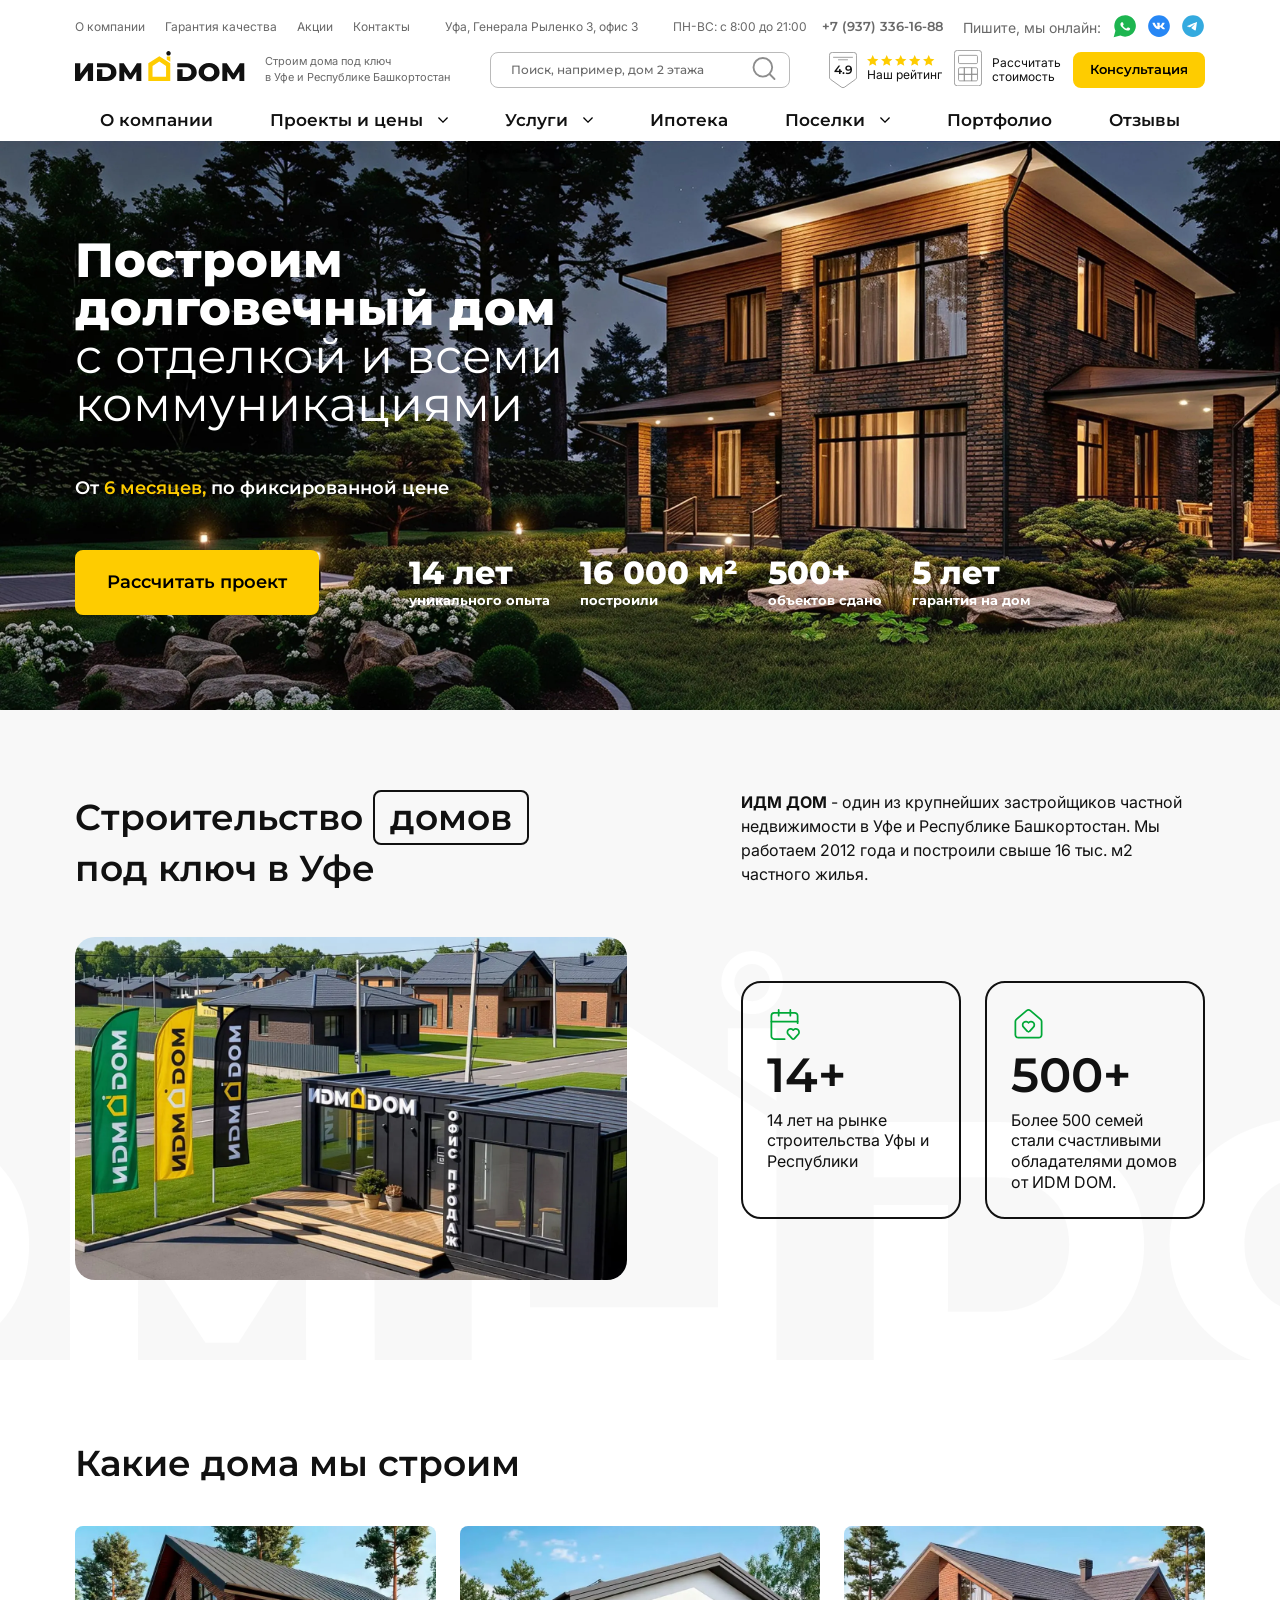
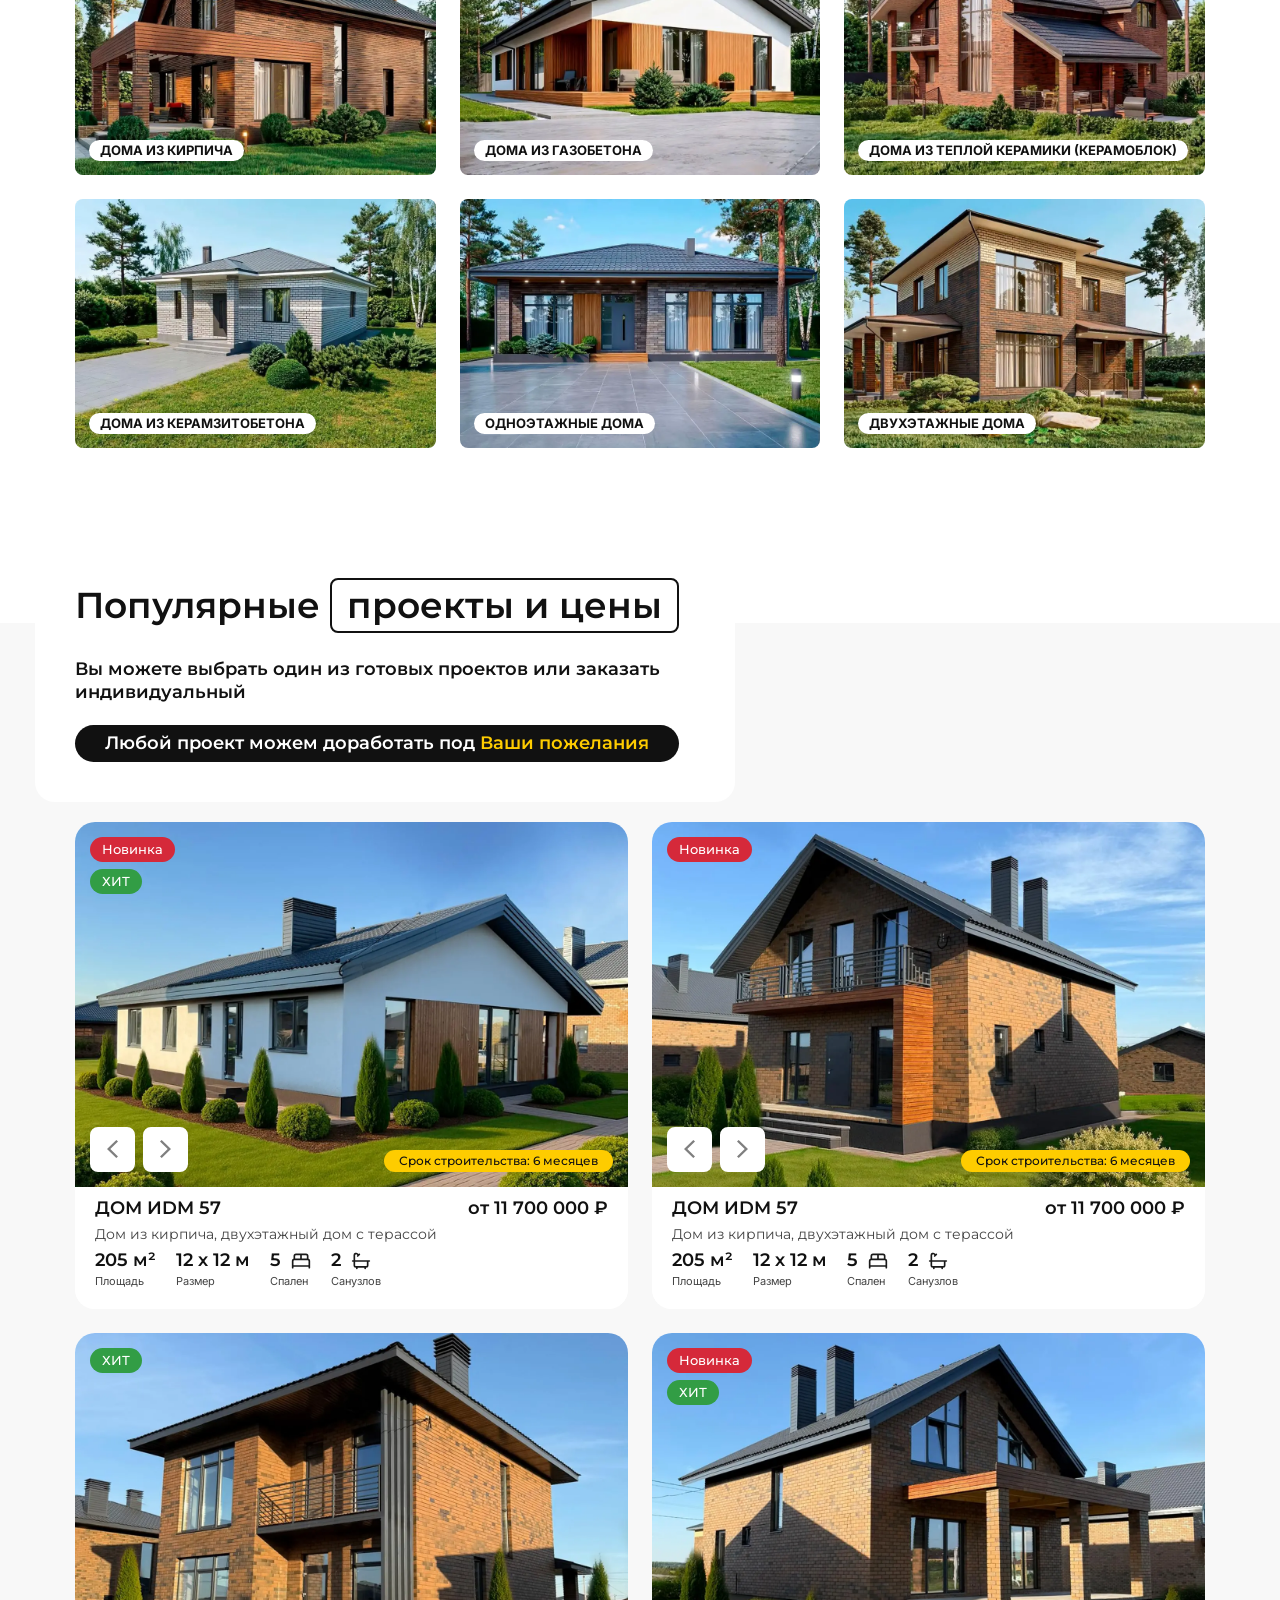
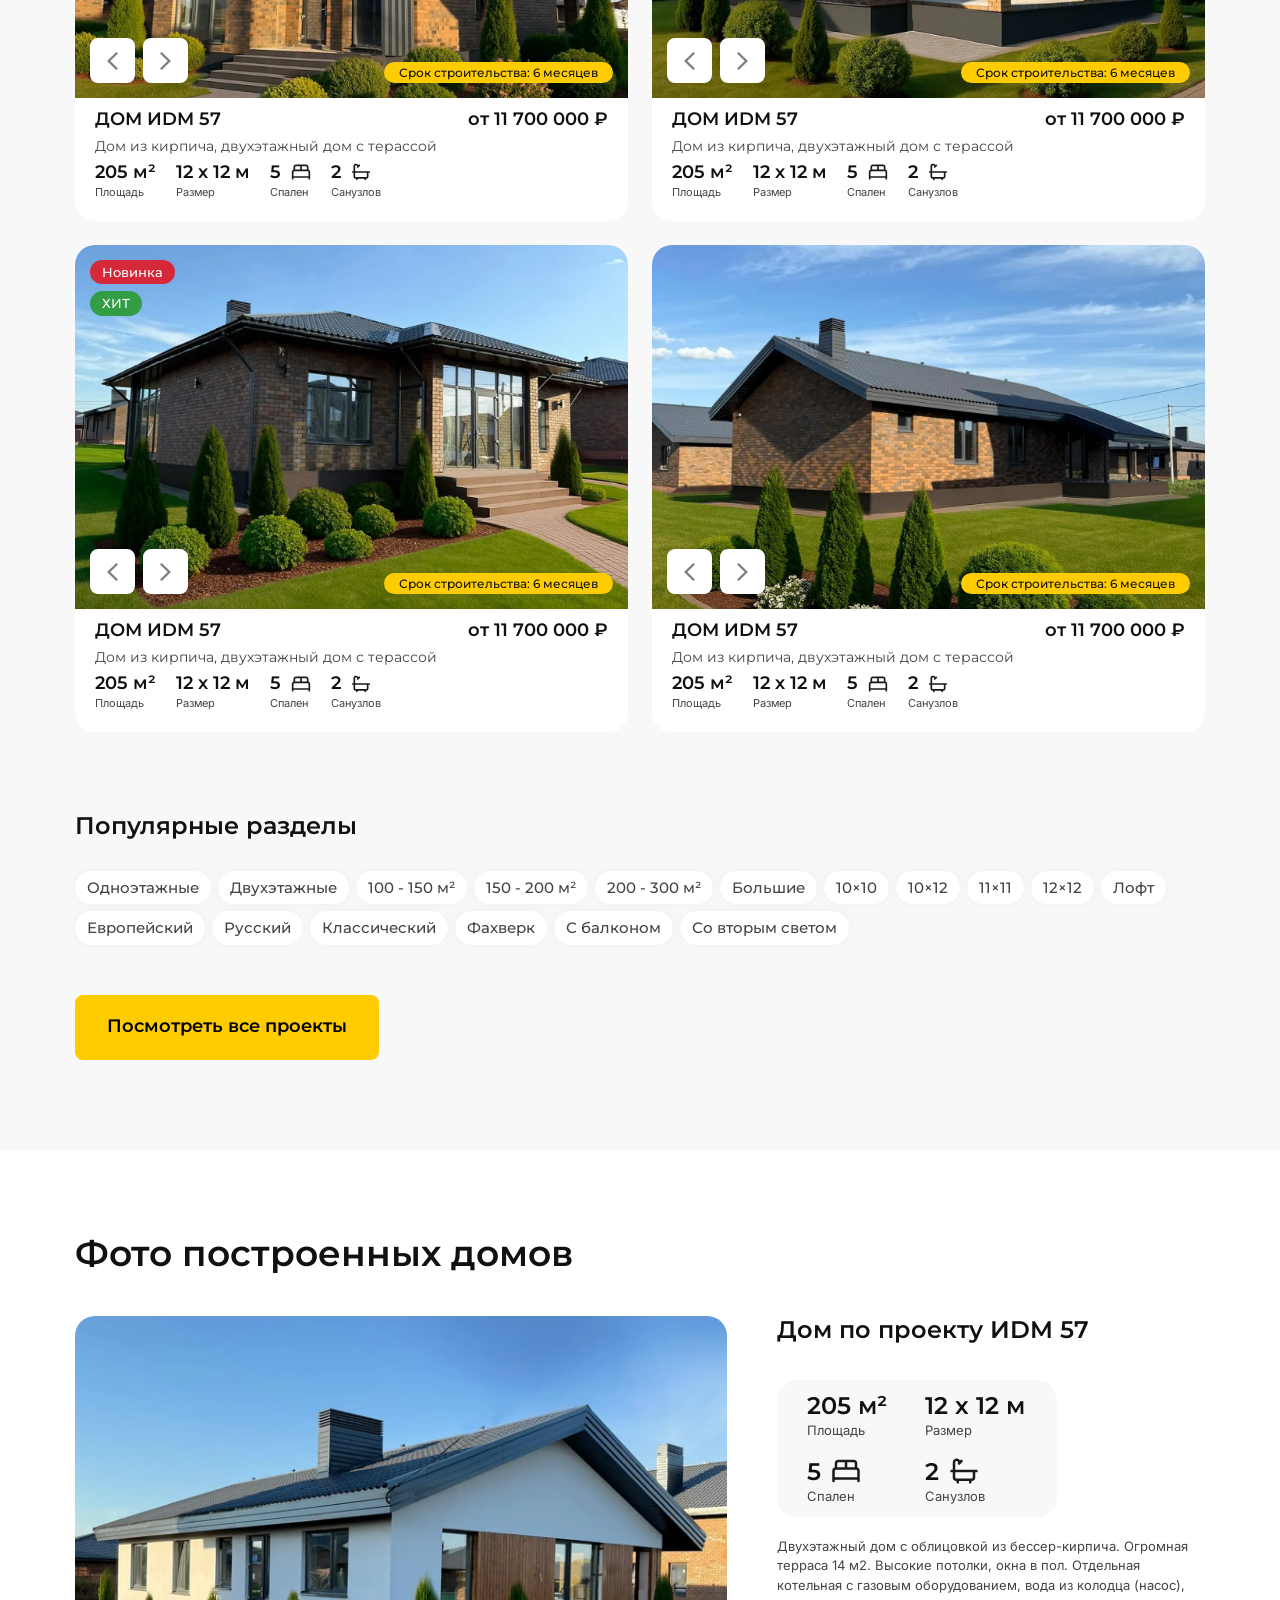
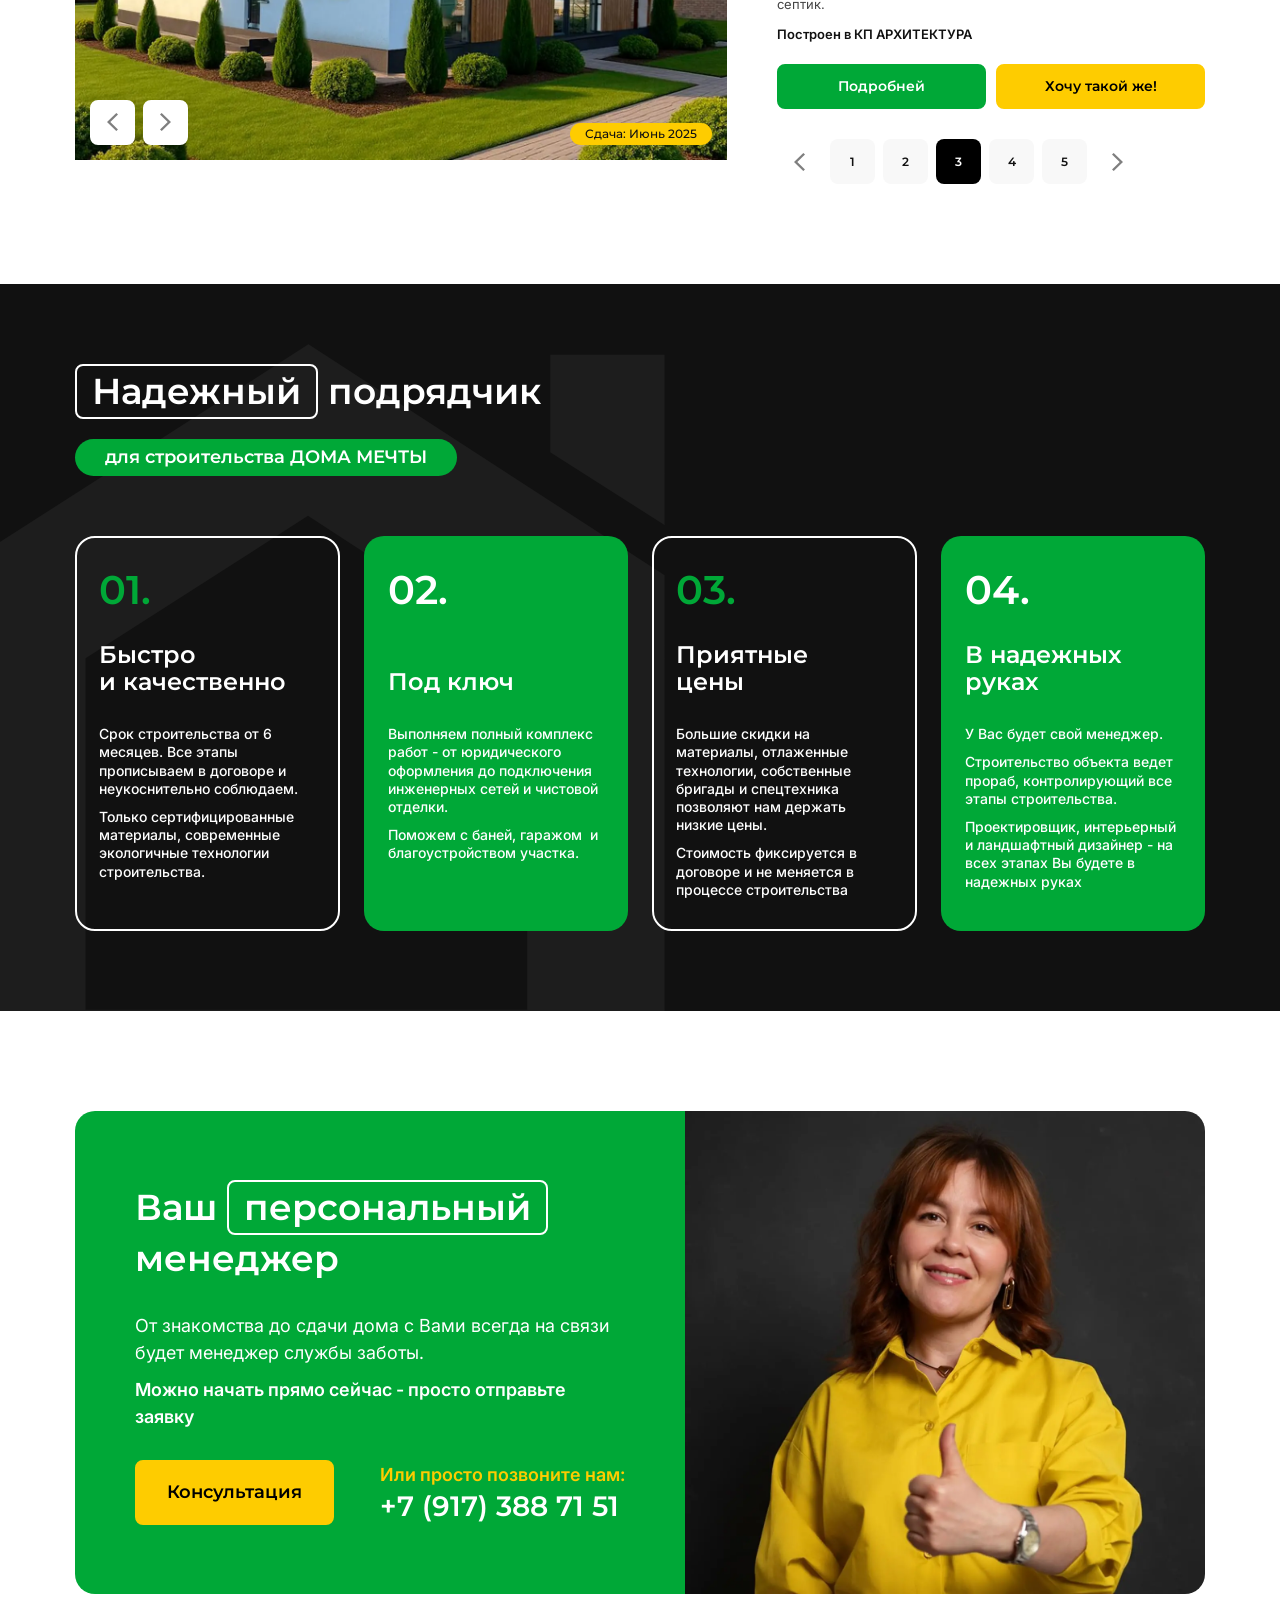
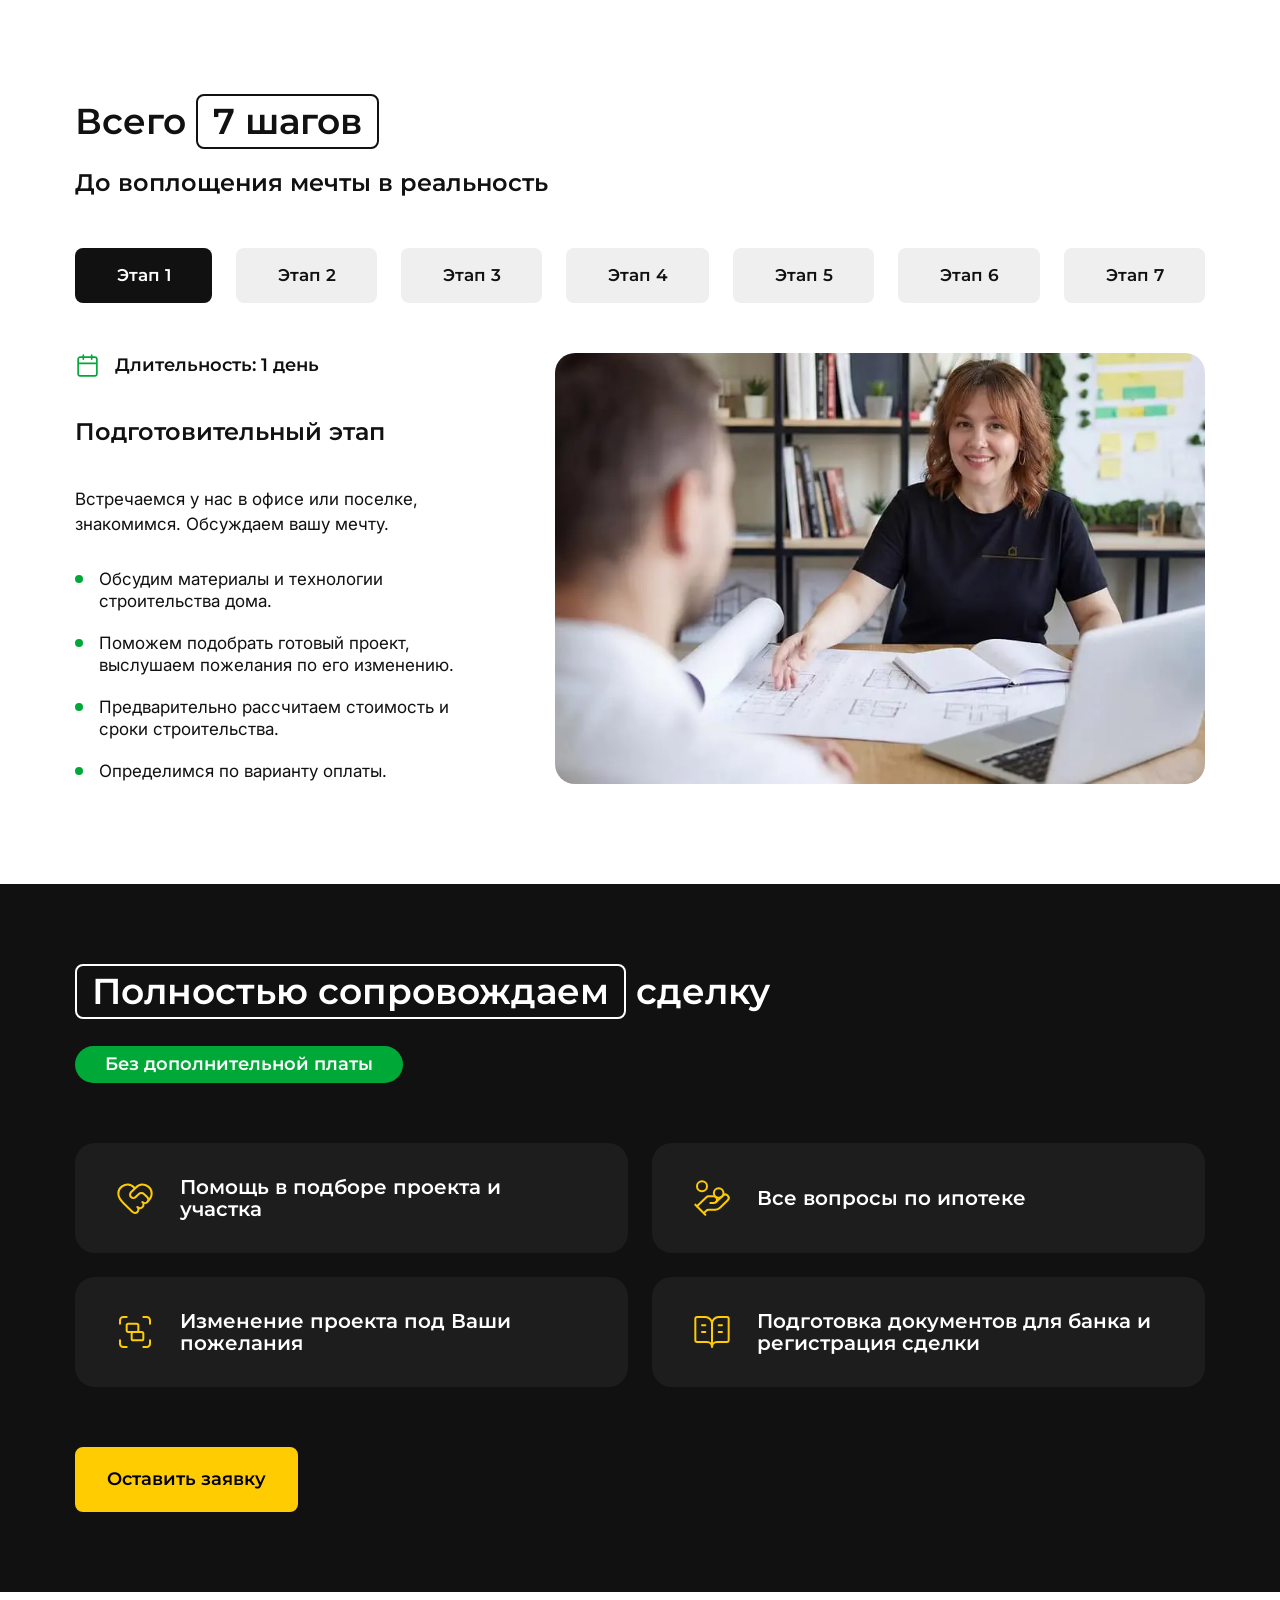
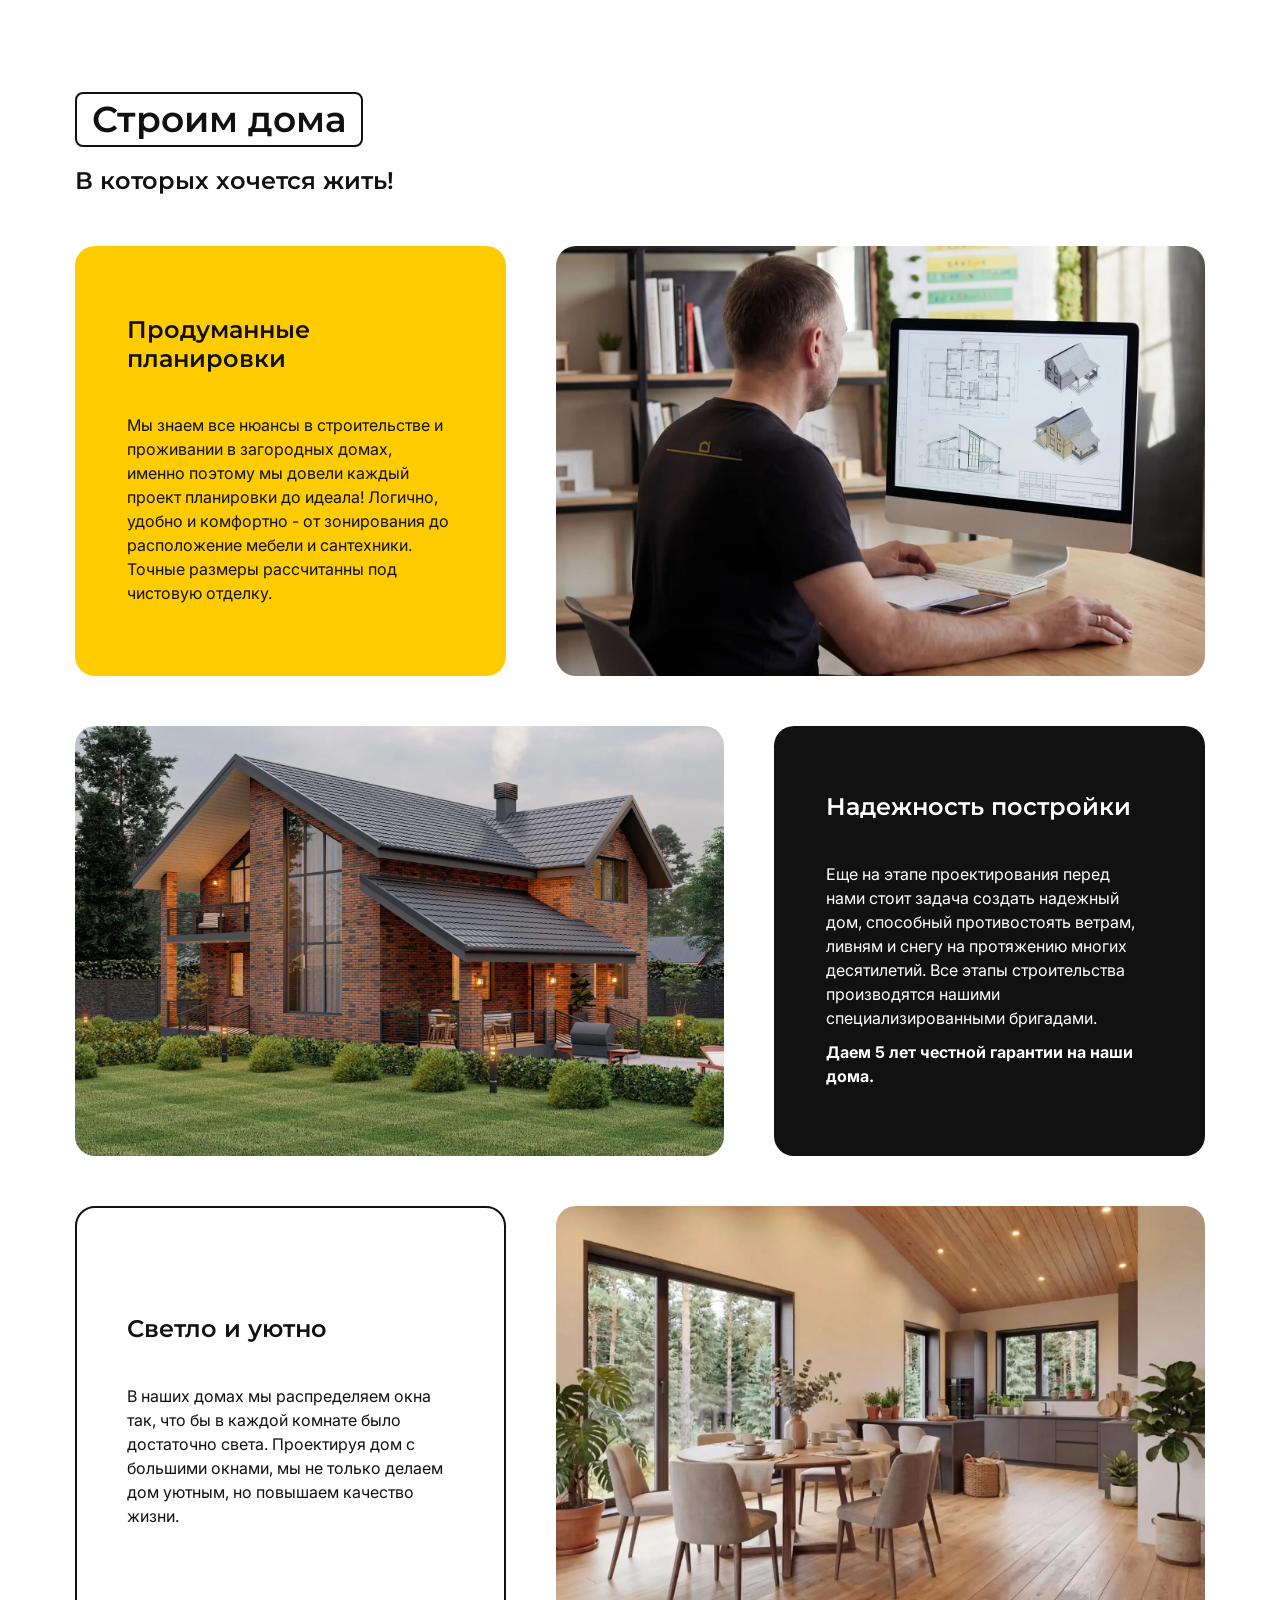
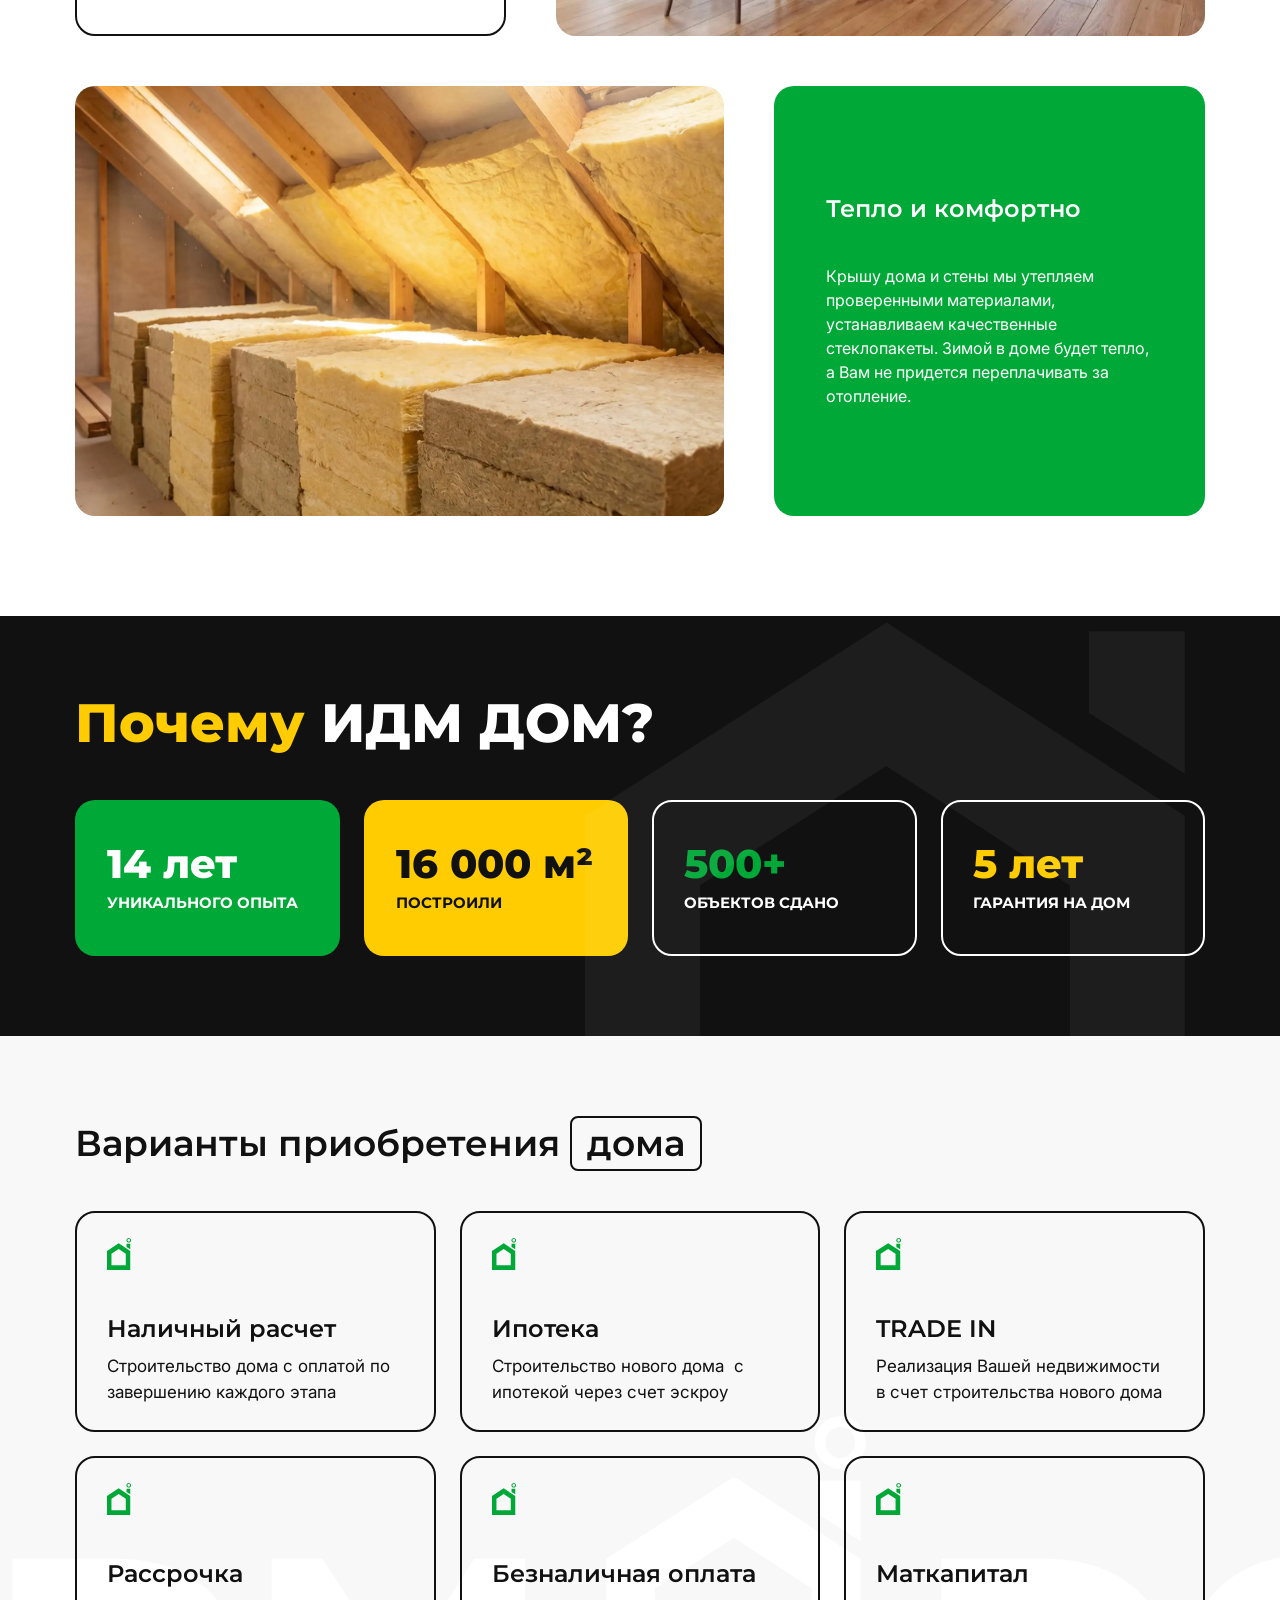
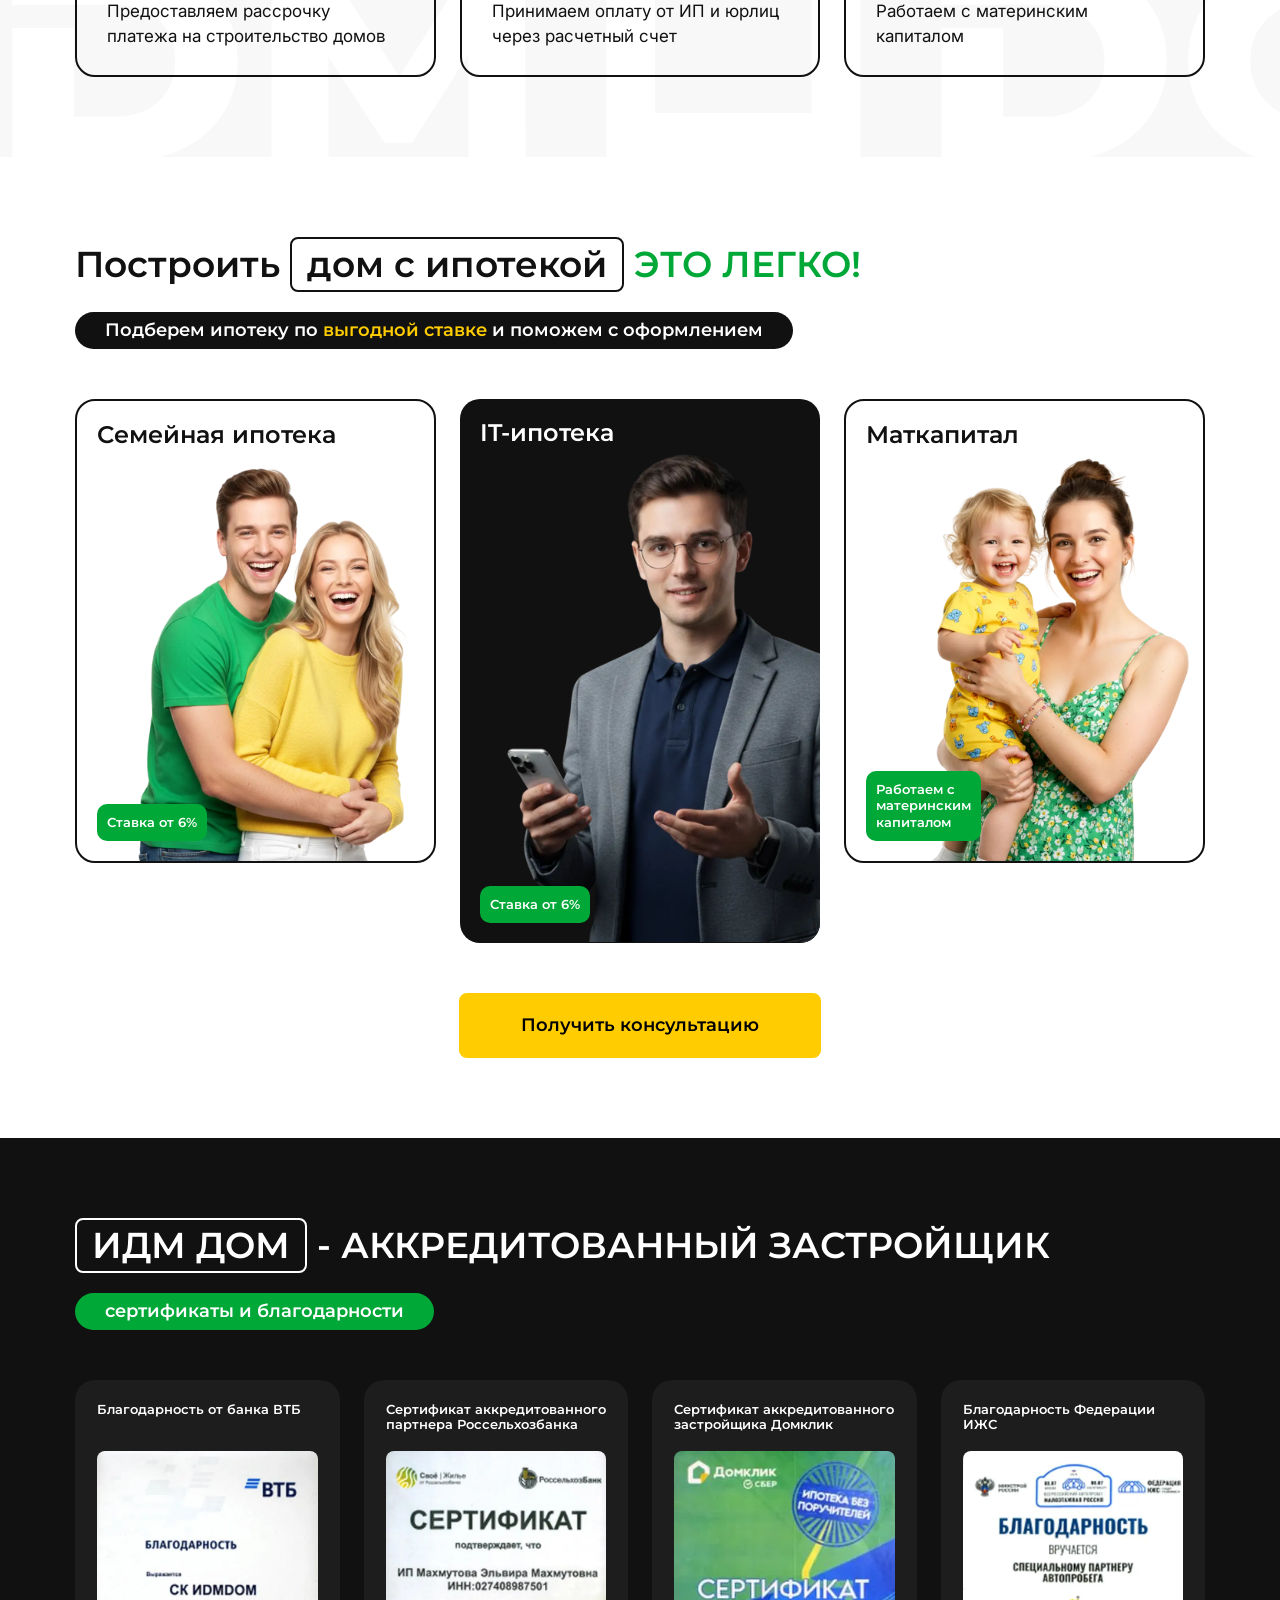
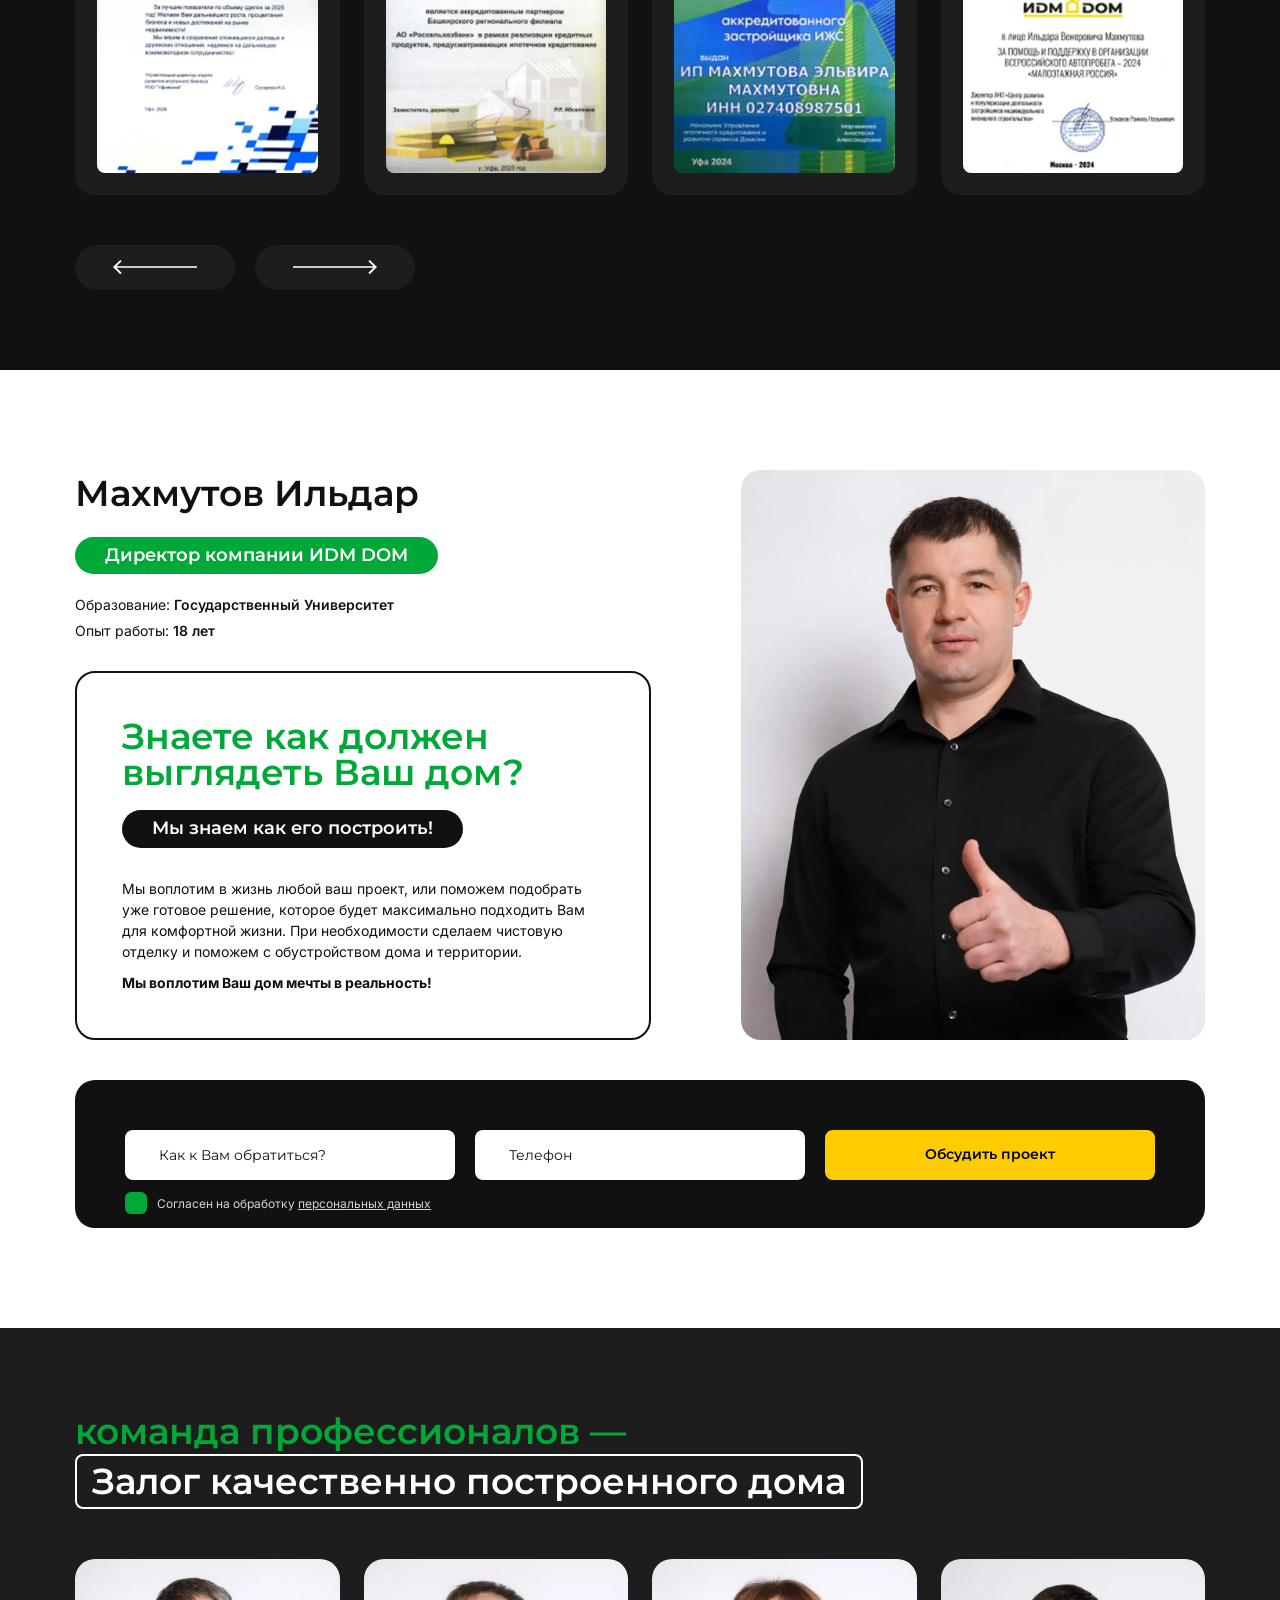
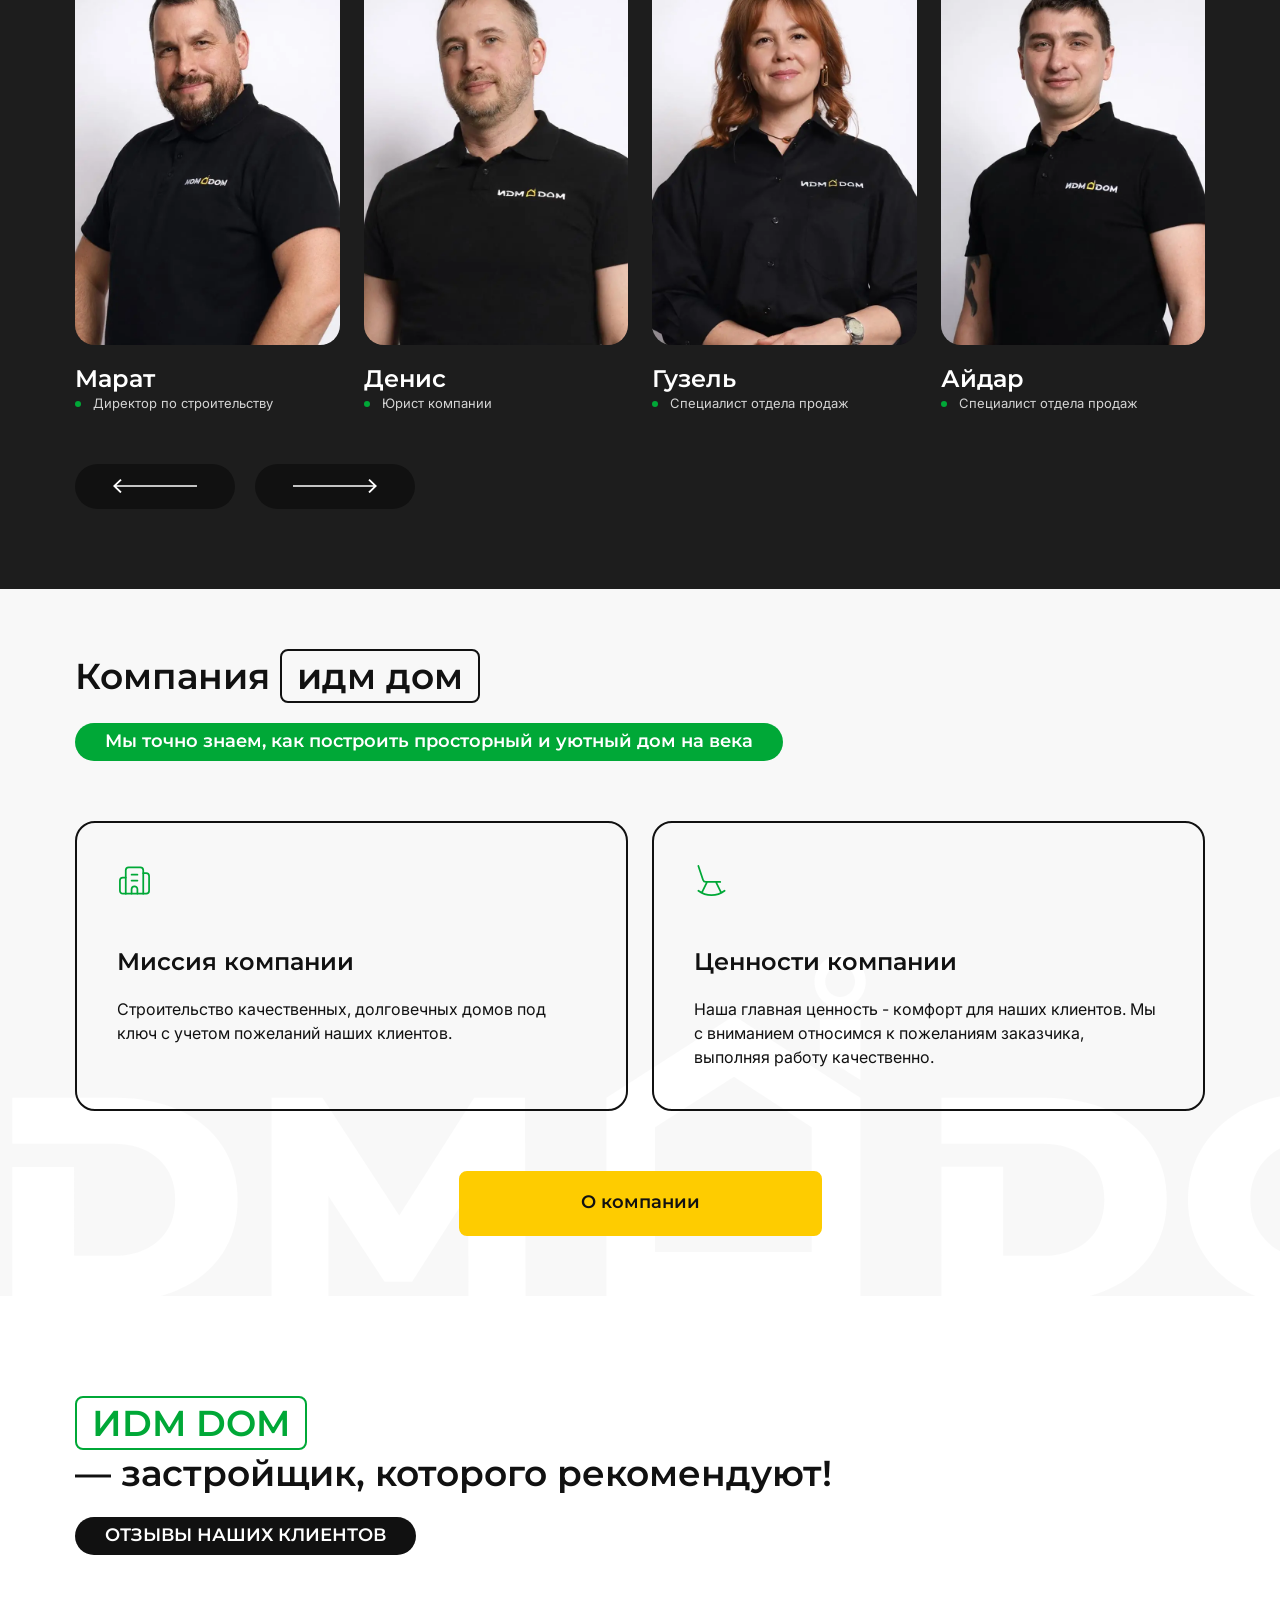
==== commit 68d16170: "comment6" ====
--- a/index.html
+++ b/index.html
@@ -2016,9 +2016,11 @@
 								<div class="about2__item-text">Наша главная ценность - комфорт для наших клиентов. Мы с вниманием относимся к пожеланиям заказчика, выполняя  работу качественно.</div>
 							</div>
                         </div>
-						<button class="about2__btn btn btn-yellow">
-							<span>О компании</span>
-						</button>
+						<div class="about2__bottom">
+							<a href="" class="about2__btn btn btn-yellow">
+								<span>О компании</span>
+							</a>
+						</div>
 					</div>
                 </div>
 				<div class="logo">
@@ -2448,7 +2450,298 @@
 				</div>
 			</section>
         </main>
-		<footer class="footer"></footer>
+		<footer class="footer">
+    <div class="container">
+        <div class="footer__inner">
+            <div class="footer-top">
+                <div class="footer__subgroup footer__subgroup--add">
+                    <a class="footer__logo" href="index.html">
+                        <img src="img/logo--1.svg" alt="">
+                    </a>
+                    <div class="footer__text">
+                        Строим дома под ключ <br>
+                        в Уфе и Республике Башкортостан
+                    </div>
+                </div>
+                <ul class="footer__list">
+                    <li><a href="">О компании</a></li>
+                    <li><a href="">Проекты и цены</a></li>
+                    <li><a href="">Услуги</a></li>
+                    <li><a href="">Ипотека</a></li>
+                    <li><a href="">Поселки</a></li>
+                    <li><a href="">Портфолио</a></li>
+                    <li><a href="">Отзывы</a></li>
+                </ul>
+                <ul class="footer__list footer__list--mob">
+                    <li><a href="">О компании</a></li>
+                    <li><a href="">Поселки</a></li>
+                    <li><a href="">Проекты и цены</a></li>
+                    <li><a href="">Портфолио</a></li>
+                    <li><a href="">Услуги</a></li>
+                    <li><a href="">Отзывы</a></li>
+                    <li><a href="">Ипотека</a></li>
+                </ul>
+            </div>
+            <div class="footer-center">
+                <div class="footer__group">
+                    <div class="footer__subgroup footer__subgroup--delete">
+                        <a class="footer__logo" href="index.html">
+                            <img src="img/logo--1.svg" alt="">
+                        </a>
+                        <div class="footer__text">
+                            Строим дома под ключ <br>
+                            в Уфе и Республике Башкортостан
+                        </div>
+                    </div>
+                    <div class="footer__subgroup">
+                        <div class="footer__subtitle">Строительная компания ИДМ ДОМ</div>
+                        <div class="footer__phones">
+                            <a class="footer__phone" href="tel:+79373361688">+7 (937) 336-16-88</a>
+                            <a class="footer__phone" href="tel:+79173887151">+7 (917) 388-71-51</a>
+                            <a class="footer__phone" href="tel:+79279698939">+7 (927) 969-89-39</a>
+                        </div>
+                        <div class="footer__schedule">Ежедневно: с 8:00 до 21:00</div>
+                    </div>
+                    <div class="footer__subgroup">
+                        <div class="footer__subtitle">Офисы:</div>
+                        <div class="footer__addresses">
+                            <div class="footer__address">Уфа, ул. Генерала Рыленко 3, этаж 2, офис 3</div>
+                            <div class="footer__address">Уфимский район, д. Шмидтово, ул. Центральная, 1г</div>
+                        </div>
+                    </div>
+                    <div class="footer__subgroup">
+                        <button class="footer__btn btn btn-yellow">
+                            <span>Консультация</span>
+                        </button>
+                    </div>
+                    <div class="footer__subgroup">
+                        <div class="footer__socials-text">Пишите, мы онлайн:</div>
+                        <div class="footer__socials">
+                            <a class="footer__social" href="">
+                                <svg width="32" height="32" viewBox="0 0 32 32" fill="none" xmlns="http://www.w3.org/2000/svg">
+                                    <g clip-path="url(#clip0_971_19864)">
+                                        <path class="path1" d="M17.0508 1.53027C20.502 1.753 23.758 3.20818 26.2207 5.63086C28.6835 8.05384 30.1876 11.2821 30.4561 14.7227C30.7245 18.1633 29.7394 21.5846 27.6816 24.3584C25.624 27.1321 22.6323 29.0724 19.2568 29.8242C16.0793 30.5319 12.7612 30.1414 9.84277 28.7285L3.38574 30.4492L0.875977 31.1182L1.55176 28.6094L3.26465 22.248C1.81522 19.3599 1.38348 16.0616 2.05176 12.8887C2.76313 9.51147 4.67236 6.50387 7.42773 4.41797C10.1829 2.33225 13.5996 1.3076 17.0508 1.53027Z" fill="#1DB550" stroke="#A6F6C1" stroke-width="3"/>
+                                        <path fill-rule="evenodd" clip-rule="evenodd" d="M21.3547 18.3285C21.0895 18.1286 20.779 17.988 20.4469 17.9172C20.1147 17.8465 19.7696 17.8475 19.438 17.9202C18.9396 18.1136 18.6176 18.8442 18.2956 19.2096C18.2277 19.2971 18.1279 19.3586 18.015 19.3823C17.9021 19.406 17.7838 19.3905 17.6822 19.3385C15.8578 18.6708 14.3285 17.4465 13.3428 15.8643C13.2587 15.7656 13.2189 15.6402 13.2318 15.5146C13.2447 15.389 13.3092 15.273 13.4118 15.1909C13.7709 14.8588 14.0346 14.4473 14.1785 13.9947C14.2104 13.4954 14.088 12.9981 13.8258 12.562C13.6231 11.9507 13.2373 11.4063 12.7141 10.9933C12.4442 10.8799 12.145 10.8418 11.8525 10.8838C11.56 10.9257 11.2868 11.0458 11.0657 11.2296C10.682 11.539 10.3774 11.9248 10.1743 12.3587C9.97133 12.7926 9.87508 13.2635 9.89267 13.7368C9.89385 14.0026 9.9299 14.2672 10 14.5248C10.178 15.1436 10.4518 15.7348 10.8127 16.2798C11.0731 16.6972 11.3571 17.1013 11.6637 17.4904C12.6601 18.7683 13.9125 19.8533 15.3515 20.6852C16.0736 21.1079 16.8454 21.4516 17.6516 21.7095C18.489 22.0642 19.4137 22.2004 20.3273 22.1035C20.8479 22.0299 21.3411 21.8379 21.7636 21.5443C22.186 21.2508 22.5248 20.8648 22.7501 20.4202C22.8824 20.1516 22.9226 19.8513 22.8651 19.5606C22.7271 18.966 21.876 18.615 21.3547 18.3285Z" fill="white"/>
+                                    </g>
+                                    <defs>
+                                        <clipPath id="clip0_971_19864">
+                                            <rect width="32" height="32" fill="white"/>
+                                        </clipPath>
+                                    </defs>
+                                </svg>
+                            </a>
+                            <a class="footer__social" href="">
+                                <svg width="32" height="32" viewBox="0 0 32 32" fill="none" xmlns="http://www.w3.org/2000/svg">
+                                    <g clip-path="url(#clip0_971_19867)">
+                                        <path class="path1" d="M16 1.5C24.0081 1.5 30.5 7.99188 30.5 16C30.5 24.0081 24.0081 30.5 16 30.5C7.99188 30.5 1.5 24.0081 1.5 16C1.5 7.99188 7.99188 1.5 16 1.5Z" fill="#2787F5" stroke="#A7E5FF" stroke-width="3"/>
+                                        <path fill-rule="evenodd" clip-rule="evenodd" d="M23.4247 12.2548C23.5392 11.9165 23.4247 11.668 22.88 11.668H21.0785C20.6205 11.668 20.4093 11.8827 20.2948 12.1195C20.2948 12.1195 19.3787 14.0984 18.0809 15.3838C17.661 15.7559 17.4701 15.8743 17.2411 15.8743C17.1266 15.8743 16.9609 15.7559 16.9609 15.4177V12.2548C16.9609 11.8489 16.8279 11.668 16.4462 11.668H13.6153C13.3291 11.668 13.1569 11.8564 13.1569 12.0349C13.1569 12.4197 13.8058 12.5085 13.8727 13.591V15.942C13.8727 16.4574 13.7676 16.5509 13.5386 16.5509C12.9279 16.5509 11.4424 14.5631 10.5613 12.2886C10.3886 11.8465 10.2154 11.668 9.75505 11.668H7.95359C7.43888 11.668 7.33594 11.8827 7.33594 12.1195C7.33594 12.5423 7.94667 14.6396 10.1796 17.4135C11.6682 19.3078 13.7656 20.3346 15.6741 20.3346C16.8192 20.3346 16.9609 20.1066 16.9609 19.7137V18.282C16.9609 17.8259 17.0694 17.7348 17.432 17.7348C17.6992 17.7348 18.1572 17.8532 19.226 18.7666C20.4474 19.849 20.6488 20.3346 21.3359 20.3346H23.1373C23.652 20.3346 23.9094 20.1066 23.7609 19.6565C23.5984 19.2079 23.0153 18.5571 22.2415 17.7856C21.8216 17.3458 21.1918 16.8723 21.0009 16.6354C20.7337 16.331 20.8101 16.1957 21.0009 15.9251C21.0009 15.9251 23.1957 13.1851 23.4247 12.2548Z" fill="white"/>
+                                    </g>
+                                    <defs>
+                                        <clipPath id="clip0_971_19867">
+                                            <rect width="32" height="32" fill="white"/>
+                                        </clipPath>
+                                    </defs>
+                                </svg>
+                            </a>
+                            <a class="footer__social" href="">
+                                <svg width="32" height="32" viewBox="0 0 32 32" fill="none" xmlns="http://www.w3.org/2000/svg">
+                                    <g clip-path="url(#clip0_971_19870)">
+                                        <path class="path1" d="M16 1.5C24.0081 1.5 30.5 7.99188 30.5 16C30.5 24.0081 24.0081 30.5 16 30.5C7.99188 30.5 1.5 24.0081 1.5 16C1.5 7.99188 7.99188 1.5 16 1.5Z" fill="#34AADF" stroke="#BAEAFF" stroke-width="3"/>
+                                        <path d="M9.00013 15.7074C9.00013 15.7074 14.7497 13.2342 16.7438 12.3633C17.5082 12.015 20.1005 10.9002 20.1005 10.9002C20.1005 10.9002 21.2969 10.4126 21.1972 11.5969C21.164 12.0846 20.8981 13.7915 20.6322 15.6378C20.2334 18.2504 19.8014 21.1068 19.8014 21.1068C19.8014 21.1068 19.7349 21.9081 19.1699 22.0474C18.6049 22.1867 17.6743 21.5597 17.5082 21.4203C17.3752 21.3159 15.0156 19.7483 14.1515 18.9819C13.9188 18.7729 13.653 18.3549 14.1847 17.8672C15.3812 16.7177 16.8102 15.2894 17.6743 14.3838C18.0732 13.9657 18.472 12.9903 16.8102 14.1747C14.4506 15.8816 12.1242 17.484 12.1242 17.484C12.1242 17.484 11.5924 17.8324 10.5954 17.5188C9.59832 17.2054 8.43511 16.7873 8.43511 16.7873C8.43511 16.7873 7.63753 16.2648 9.00013 15.7074Z" fill="white"/>
+                                    </g>
+                                    <defs>
+                                        <clipPath id="clip0_971_19870">
+                                            <rect width="32" height="32" fill="white"/>
+                                        </clipPath>
+                                    </defs>
+                                </svg>
+                            </a>
+                        </div>
+                    </div>
+                </div>
+                <div class="footer__items">
+                    <div class="footer__item">
+                        <div class="footer__item-title">КОМПАНИЯ</div>
+                        <ul class="footer__item-list">
+                            <li><a href="">О компании</a></li>
+                            <li><a href="">Гарантия качества</a></li>
+                            <li><a href="">Акции</a></li>
+                            <li><a href="">Контакты</a></li>
+                        </ul>
+                    </div>
+                    <div class="footer__item">
+                        <div class="footer__item-title">МАТЕРИАЛ</div>
+                        <ul class="footer__item-list">
+                            <li><a href="">Каменные</a></li>
+                            <li><a href="">Из блоков</a></li>
+                            <li><a href="">Газобетон</a></li>
+                            <li><a href="">Теплая керамика <br> (керамоблок)</a></li>
+                            <li><a href="">Газосиликат</a></li>
+                            <li><a href="">Керамзитобетон</a></li>
+                            <li><a href="">Кирпич</a></li>
+                        </ul>
+                    </div>
+                    <div class="footer__item">
+                        <div class="footer__item-title">ГАБАРИТЫ</div>
+                        <nav class="footer__item-nav">
+                            <ul class="footer__item-list">
+                                <li><a href="">8х8</a></li>
+                                <li><a href="">9х9</a></li>
+                                <li><a href="">10х10</a></li>
+                                <li><a href="">12х12</a></li>
+                            </ul>
+                            <ul class="footer__item-list">
+                                <li><a href="">9х12</a></li>
+                                <li><a href="">10х12</a></li>
+                                <li><a href="">10х15</a></li>
+                                <li><a href="">15х15</a></li>
+                            </ul>
+                        </nav>
+                        <a href="" class="calculator">
+                            <span class="calculator-icon">
+                                <svg width="34" height="44" viewBox="0 0 34 44" fill="none" xmlns="http://www.w3.org/2000/svg">
+                                    <g clip-path="url(#clip0_971_9698)">
+                                        <rect x="0.5" y="0.5" width="33" height="43" rx="3.5" stroke="#00A837"/>
+                                        <rect x="5.5" y="6.5" width="23" height="10" rx="1.5" stroke="#00A837"/>
+                                        <path d="M7 21.5H12.5V29.5H5.5V23C5.5 22.1716 6.17157 21.5 7 21.5Z" stroke="#00A837"/>
+                                        <path d="M12.5 29.5V37.5H7C6.17157 37.5 5.5 36.8284 5.5 36V29.5H12.5Z" stroke="#00A837"/>
+                                        <rect x="12.5" y="21.5" width="9" height="8" stroke="#00A837"/>
+                                        <rect x="12.5" y="29.5" width="9" height="8" stroke="#00A837"/>
+                                        <path d="M27 21.5C27.8284 21.5 28.5 22.1716 28.5 23V29.5H21.5V21.5H27Z" stroke="#00A837"/>
+                                        <path d="M28.5 29.5V36C28.5 36.8284 27.8284 37.5 27 37.5H21.5V29.5H28.5Z" stroke="#00A837"/>
+                                    </g>
+                                    <defs>
+                                        <clipPath id="clip0_971_9698">
+                                        <rect width="34" height="44" fill="white"/>
+                                        </clipPath>
+                                    </defs>
+                                </svg>
+                            </span>
+                            <span class="calculator-text">Рассчитать <br> стоимость</span>
+                        </a>
+                    </div>
+                    <div class="footer__item">
+                        <div class="footer__item-title">ИНФОРМАЦИЯ</div>
+                        <ul class="footer__item-list">
+                            <li>ИП Махмутова Эльвира Махмутовна</li>
+                            <li>ИНН 027408987501</li>
+                        </ul>
+                    </div>
+                    <div class="footer__item">
+                        <div class="footer__item-title">ПЛОЩАДЬ</div>
+                        <ul class="footer__item-list">
+                            <li><a href="">До 100 кв.м</a></li>
+                            <li><a href="">100 - 150 кв.м</a></li>
+                            <li><a href="">150 - 200 кв.м</a></li>
+                            <li><a href="">200 - 300 кв.м</a></li>
+                        </ul>
+                    </div>
+                    <div class="footer__item">
+                        <div class="footer__item-title"></div>
+                        <ul class="footer__item-list footer__item-list2">
+                            <li><a href="">Политика конфиденциальности</a></li>
+                            <li><a href="">Пользовательское соглашение</a></li>
+                            <li><a href="">Об использовании куков</a></li>
+                        </ul>
+                    </div>
+                </div>
+                <div class="footer__items footer__items--mob">
+                    <div class="footer__items-left">
+                        <div class="footer__item">
+                            <div class="footer__item-title">КОМПАНИЯ</div>
+                            <ul class="footer__item-list">
+                                <li><a href="">О компании</a></li>
+                                <li><a href="">Гарантия качества</a></li>
+                                <li><a href="">Акции</a></li>
+                                <li><a href="">Контакты</a></li>
+                            </ul>
+                        </div>
+                        <div class="footer__item">
+                            <div class="footer__item-title">МАТЕРИАЛ</div>
+                            <ul class="footer__item-list">
+                                <li><a href="">Каменные</a></li>
+                                <li><a href="">Из блоков</a></li>
+                                <li><a href="">Газобетон</a></li>
+                                <li><a href="">Теплая керамика <br> (керамоблок)</a></li>
+                                <li><a href="">Газосиликат</a></li>
+                                <li><a href="">Керамзитобетон</a></li>
+                                <li><a href="">Кирпич</a></li>
+                            </ul>
+                            <a href="" class="calculator">
+                            <span class="calculator-icon">
+                                <svg width="34" height="44" viewBox="0 0 34 44" fill="none" xmlns="http://www.w3.org/2000/svg">
+                                    <g clip-path="url(#clip0_971_9698)">
+                                        <rect x="0.5" y="0.5" width="33" height="43" rx="3.5" stroke="#00A837"/>
+                                        <rect x="5.5" y="6.5" width="23" height="10" rx="1.5" stroke="#00A837"/>
+                                        <path d="M7 21.5H12.5V29.5H5.5V23C5.5 22.1716 6.17157 21.5 7 21.5Z" stroke="#00A837"/>
+                                        <path d="M12.5 29.5V37.5H7C6.17157 37.5 5.5 36.8284 5.5 36V29.5H12.5Z" stroke="#00A837"/>
+                                        <rect x="12.5" y="21.5" width="9" height="8" stroke="#00A837"/>
+                                        <rect x="12.5" y="29.5" width="9" height="8" stroke="#00A837"/>
+                                        <path d="M27 21.5C27.8284 21.5 28.5 22.1716 28.5 23V29.5H21.5V21.5H27Z" stroke="#00A837"/>
+                                        <path d="M28.5 29.5V36C28.5 36.8284 27.8284 37.5 27 37.5H21.5V29.5H28.5Z" stroke="#00A837"/>
+                                    </g>
+                                    <defs>
+                                        <clipPath id="clip0_971_9698">
+                                        <rect width="34" height="44" fill="white"/>
+                                        </clipPath>
+                                    </defs>
+                                </svg>
+                            </span>
+                                <span class="calculator-text">Рассчитать <br> стоимость</span>
+                            </a>
+                        </div>
+                    </div>
+                    <div class="footer__items-right">
+                        <div class="footer__item">
+                            <div class="footer__item-title">ИНФОРМАЦИЯ</div>
+                            <ul class="footer__item-list">
+                                <li>ИП Махмутова Эльвира Махмутовна</li>
+                                <li>ИНН 027408987501</li>
+                            </ul>
+                        </div>
+                        <div class="footer__item">
+                            <div class="footer__item-title">ПЛОЩАДЬ</div>
+                            <ul class="footer__item-list">
+                                <li><a href="">До 100 кв.м</a></li>
+                                <li><a href="">100 - 150 кв.м</a></li>
+                                <li><a href="">150 - 200 кв.м</a></li>
+                                <li><a href="">200 - 300 кв.м</a></li>
+                            </ul>
+                        </div>
+                        <div class="footer__item">
+                            <div class="footer__item-title">ГАБАРИТЫ</div>
+                            <nav class="footer__item-nav">
+                                <ul class="footer__item-list">
+                                    <li><a href="">8х8</a></li>
+                                    <li><a href="">9х9</a></li>
+                                    <li><a href="">10х10</a></li>
+                                    <li><a href="">12х12</a></li>
+                                </ul>
+                                <ul class="footer__item-list">
+                                    <li><a href="">9х12</a></li>
+                                    <li><a href="">10х12</a></li>
+                                    <li><a href="">10х15</a></li>
+                                    <li><a href="">15х15</a></li>
+                                </ul>
+                            </nav>
+                        </div>
+                    </div>
+                </div>
+            </div>
+            <div class="footer-bottom">
+                <div class="footer__text3">
+                    <p><a href="">Политика конфиденциальности</a></p>
+                    <p><a href="">Пользовательское соглашение</a></p>
+                    <p><a href="">Об использовании куков</a></p>
+                </div>
+                <div class="footer__text2">
+                    <p><span>(с) ИДМ ДОМ, 2026</span></p>
+                    <p>Сайт спроектировали и построили - <a href="">студия 3 Грани дизайна</a></p>
+                </div>
+            </div>
+        </div>
+    </div>
+</footer>
 
 	</div>
 
--- a/css/style.min.css
+++ b/css/style.min.css
@@ -1,2 +1,2 @@
-@import url(https://fonts.googleapis.com/css2?family=Montserrat:ital,wght@0,100..900;1,100..900&display=swap);@import url(https://fonts.googleapis.com/css2?family=Inter:ital,opsz,wght@0,14..32,100..900;1,14..32,100..900&display=swap);*,::after,::before{-webkit-box-sizing:inherit;box-sizing:inherit}*{-webkit-box-sizing:border-box;box-sizing:border-box}a,body,div,form,h1,h2,h3,h4,h5,label,li,p,ul{margin:0;padding:0;border:0;text-decoration:none;line-height:1;-webkit-box-sizing:border-box;box-sizing:border-box}button,input,textarea{outline:0!important;font-family:Montserrat}button{border:none;cursor:pointer;-webkit-transition:.3s;-o-transition:.3s;transition:.3s}.btn{display:-webkit-box;display:-ms-flexbox;display:flex;-webkit-box-pack:center;-ms-flex-pack:center;justify-content:center;-webkit-box-align:center;-ms-flex-align:center;align-items:center}input:active,input[type=checkbox]:focus,input[type=file]:focus,input[type=radio]:focus,input[type=text]:focus{outline:0!important}html{height:100%;scroll-behavior:smooth;-webkit-box-sizing:border-box;box-sizing:border-box}body{height:100%;background:#fff;font-family:Montserrat,sans-serif;font-weight:400;color:#111;overflow-x:hidden}.fixed-body{overflow:hidden}h1,h2,h3,h4,h5,h6,img,p{margin:0;padding:0;height:auto;-o-object-fit:cover;object-fit:cover}img{display:block}a{color:inherit;text-decoration:none;-webkit-transition:.3s;-o-transition:.3s;transition:.3s}li,ul{margin:0;padding:0;list-style:none}.container{max-width:1500px;padding:0 30px;margin:0 auto}@media screen and (max-width:1400px){.container{max-width:1180px;padding:0 25px}}@media screen and (max-width:992px){.container{padding:0 15px}}.wrapper{overflow:hidden}.btn-yellow{background:#fecc00;border:2px solid #fecc00;border-radius:8px}.btn-yellow:hover{background:#ffdc4b}.btn-yellow span{line-height:130%;font-weight:600}.btn-green{background:#00a837;border:2px solid #00a837;border-radius:8px;color:#fff}.btn-green:hover{background:#00bd3e}.btn-green span{line-height:130%;font-weight:600}.h2{font-size:48px;line-height:130%;font-weight:600}.h2 .outline-text{display:inline-block;border:2px solid #111;border-radius:8px;padding:2px 15px}.text32{font-size:32px;line-height:120%;font-weight:600}.subtitle{display:inline-block;border-radius:30px;padding:10px 30px;font-size:24px;line-height:130%;font-weight:600}.pagination{display:-webkit-box;display:-ms-flexbox;display:flex;gap:8px}.pagination__next,.pagination__prev{width:60px;height:60px;display:-webkit-box;display:-ms-flexbox;display:flex;-webkit-box-pack:center;-ms-flex-pack:center;justify-content:center;-webkit-box-align:center;-ms-flex-align:center;align-items:center;border-radius:8px}.pagination__next:hover,.pagination__prev:hover{background:#fff}.pagination__next:hover svg path,.pagination__prev:hover svg path{fill:#00a837;opacity:1}.pagination__next svg,.pagination__prev svg{width:11px;height:auto}.pagination__next svg path,.pagination__prev svg path{-webkit-transition:.3s;-o-transition:.3s;transition:.3s}.pagination__items{display:-webkit-box;display:-ms-flexbox;display:flex;gap:8px}.pagination__item{width:60px;height:60px;display:-webkit-box;display:-ms-flexbox;display:flex;-webkit-box-pack:center;-ms-flex-pack:center;justify-content:center;-webkit-box-align:center;-ms-flex-align:center;align-items:center;background:#f8f8f8;border-radius:8px;font-size:16px;line-height:150%;font-weight:600}.pagination__item--active,.pagination__item:hover{background:#000;color:#fff}.up{position:fixed;z-index:10;right:90px;bottom:90px;width:80px;display:-webkit-box;display:-ms-flexbox;display:flex;-webkit-box-orient:vertical;-webkit-box-direction:normal;-ms-flex-direction:column;flex-direction:column;-webkit-box-pack:center;-ms-flex-pack:center;justify-content:center;-webkit-box-align:center;-ms-flex-align:center;align-items:center;gap:10px;background:#00a837;border:3px solid #fff;border-radius:20px;padding:22px 2px;color:#fff;opacity:0;pointer-events:none;-webkit-transition:.3s;-o-transition:.3s;transition:.3s}.up svg{width:24px;height:auto}.up span{font-size:12px;line-height:130%;font-weight:600;text-transform:uppercase}.up--active{opacity:1;pointer-events:auto}@media screen and (max-width:1400px){.h2{font-size:36px}.text32{font-size:24px}.pagination__next,.pagination__prev{width:45px;height:45px}.pagination__item{width:45px;height:45px;font-size:12px}.up{right:25px;bottom:70px;width:73px;padding:16px 2px}.up span{font-size:10px}.subtitle{padding:7px 30px;font-size:18px}}@media screen and (max-width:992px){.h2{font-size:24px}.text32{font-size:16px}.subtitle{padding:4px 15px;font-size:14px}.pagination,.pagination__items{gap:4px}.up{right:15px;width:60px;gap:4px;border-radius:12px;padding:10px 2px}.up svg{width:17px}.up span{font-size:10px}}@media screen and (max-width:374px){.pagination__item,.pagination__next,.pagination__prev{width:40px;height:40px}.pagination__item--delete{display:none}}.header{padding:20px 0 0}.header-top{display:-webkit-box;display:-ms-flexbox;display:flex;-webkit-box-pack:justify;-ms-flex-pack:justify;justify-content:space-between;-webkit-box-align:center;-ms-flex-align:center;align-items:center;gap:30px;font-family:Inter;margin-bottom:20px}.header__list{display:-webkit-box;display:-ms-flexbox;display:flex;-webkit-box-align:start;-ms-flex-align:start;align-items:start;gap:30px}.header__list li a{display:block;font-size:14px;line-height:150%;color:#696969}.header__list li a:hover{text-decoration:underline;color:#111}.header__location{font-size:14px;line-height:150%;color:#696969}.header__group{display:-webkit-box;display:-ms-flexbox;display:flex;-webkit-box-align:center;-ms-flex-align:center;align-items:center;gap:30px}.header__subgroup{display:-webkit-box;display:-ms-flexbox;display:flex;-webkit-box-align:start;-ms-flex-align:start;align-items:start;gap:15px}.header__schedule{font-size:14px;line-height:150%;color:#696969}.header__phone{display:block;font-family:Montserrat;font-size:16px;line-height:130%;font-weight:600;color:#696969}.header__phone:hover{text-decoration:underline;color:#111}.header__subgroup2{display:-webkit-box;display:-ms-flexbox;display:flex;-webkit-box-align:center;-ms-flex-align:center;align-items:center;gap:15px}.header__text{font-size:14px;line-height:150%;color:#696969}.header__socials{display:-webkit-box;display:-ms-flexbox;display:flex;-webkit-box-align:start;-ms-flex-align:start;align-items:start;gap:15px}.header__social{position:relative;width:32px}.header__social:hover svg .path1{stroke:#a6f6c1}.header__social svg{width:100%;height:auto}.header__social svg .path1{stroke:transparent;-webkit-transition:.3s;-o-transition:.3s;transition:.3s}.header-center{display:-webkit-box;display:-ms-flexbox;display:flex;-webkit-box-pack:justify;-ms-flex-pack:justify;justify-content:space-between;-webkit-box-align:center;-ms-flex-align:center;align-items:center;gap:30px;margin-bottom:20px}.header__group2{-ms-flex-negative:0;flex-shrink:0;display:-webkit-box;display:-ms-flexbox;display:flex;-webkit-box-align:center;-ms-flex-align:center;align-items:center;gap:24px}.header__logo{width:220px;display:block}.header__logo img{width:100%}.header__text2{font-family:Inter;font-size:13px;line-height:140%;color:#696969}.header .search{position:relative;max-width:390px;width:100%}.header .search-input{width:100%;height:44px;border:1px solid #bababa;border-radius:8px;padding:0 50px 0 20px;font-size:14px;line-height:130%;font-weight:500;color:#111}.header .search-input::-webkit-input-placeholder{color:#696969}.header .search-input::-moz-placeholder{color:#696969}.header .search-input:-ms-input-placeholder{color:#696969}.header .search-input::-ms-input-placeholder{color:#696969}.header .search-input::placeholder{color:#696969}.header .search-input:focus{background:#e5f1e9;border-color:#00a837}.header .search-input:focus~.search-btn svg path{stroke:#1a1a1a}.header .search-btn{position:absolute;z-index:2;top:50%;right:12px;-webkit-transform:translate(0,-50%);-ms-transform:translate(0,-50%);transform:translate(0,-50%);width:30px;background:rgba(0,0,0,0);padding:0}.header .search-btn svg{width:100%;height:auto}.header__group3{-ms-flex-negative:0;flex-shrink:0;display:-webkit-box;display:-ms-flexbox;display:flex;-webkit-box-align:center;-ms-flex-align:center;align-items:center;gap:20px}.header .rating{display:-webkit-box;display:-ms-flexbox;display:flex;-webkit-box-align:center;-ms-flex-align:center;align-items:center;gap:12px}.header .rating-group{position:relative}.header .rating-icon{width:34px}.header .rating-icon img{width:100%}.header .rating-number{position:absolute;z-index:2;top:50%;left:50%;-webkit-transform:translate(-50%,-50%);-ms-transform:translate(-50%,-50%);transform:translate(-50%,-50%);font-size:16px;line-height:130%;font-weight:600}.header .rating .stars{display:-webkit-box;display:-ms-flexbox;display:flex;-webkit-box-align:center;-ms-flex-align:center;align-items:center;gap:2px}.header .rating .star{width:12px}.header .rating .star img{width:100%}.header .rating-text{font-family:Inter;font-size:14px;line-height:150%}.header .calculator{display:-webkit-box;display:-ms-flexbox;display:flex;-webkit-box-align:center;-ms-flex-align:center;align-items:center;gap:12px}.header .calculator:hover .calculator-icon svg path,.header .calculator:hover .calculator-icon svg rect{stroke:#111}.header .calculator:hover .calculator-text{text-decoration:underline;color:#111}.header .calculator-icon{width:34px}.header .calculator-icon svg{width:100%;height:auto}.header .calculator-icon svg path,.header .calculator-icon svg rect{-webkit-transition:.3s;-o-transition:.3s;transition:.3s}.header .calculator-text{font-family:Inter;font-size:14px;line-height:110%;-webkit-transition:.3s;-o-transition:.3s;transition:.3s}.header__btn{height:44px;padding:5px 20px}.header__btn span{font-size:16px}.header-bottom{position:relative}.header__list2{display:-webkit-box;display:-ms-flexbox;display:flex;-webkit-box-pack:justify;-ms-flex-pack:justify;justify-content:space-between;-webkit-box-align:start;-ms-flex-align:start;align-items:start;gap:20px}.header__item--active .header__item-show{background:#1d1d1d;color:#fecc00}.header__item--active .header__item-arrow{-webkit-transform:rotate(-180deg);-ms-transform:rotate(-180deg);transform:rotate(-180deg)}.header__item--active .header__item-arrow svg path{stroke:#fff}.header__item--active .header__item-hidden{-webkit-transform:translateY(-1px);-ms-transform:translateY(-1px);transform:translateY(-1px);opacity:1;pointer-events:auto}.header__item-show{display:-webkit-box;display:-ms-flexbox;display:flex;-webkit-box-align:center;-ms-flex-align:center;align-items:center;gap:15px;border-radius:8px 8px 0 0;padding:10px 25px;font-size:20px;line-height:130%;font-weight:600;cursor:pointer;-webkit-transition:.3s;-o-transition:.3s;transition:.3s}.header__item-show:hover{background:#1d1d1d;color:#fecc00}.header__item-show:hover .header__item-arrow{-webkit-transform:rotate(-180deg);-ms-transform:rotate(-180deg);transform:rotate(-180deg)}.header__item-show:hover .header__item-arrow svg path{stroke:#fff}.header__item-title{font-size:20px;line-height:130%;font-weight:600;-webkit-transition:.3s;-o-transition:.3s;transition:.3s}.header__item-arrow{width:10px;display:-webkit-box;display:-ms-flexbox;display:flex;-webkit-box-align:center;-ms-flex-align:center;align-items:center;-webkit-transition:.3s;-o-transition:.3s;transition:.3s}.header__item-arrow svg{width:100%;height:auto}.header__item-arrow svg path{-webkit-transition:.3s;-o-transition:.3s;transition:.3s}.header__item-hidden{position:absolute;z-index:2;top:100%;left:0;-webkit-transform:translateY(-10px);-ms-transform:translateY(-10px);transform:translateY(-10px);width:100%;background:#1d1d1d;border-radius:20px;padding:50px 80px;opacity:0;pointer-events:none;-webkit-transition:.125s;-o-transition:.125s;transition:.125s}.header__subitems{display:grid;grid-template-columns:repeat(5,calc(20% - 19.2px));gap:24px}.header__subitems--2{display:grid;grid-template-columns:repeat(4,calc(25% - 18px));gap:24px}.header__subitems--3{max-width:915px;display:grid;grid-template-columns:repeat(2,calc(50% - 50px));gap:100px}.header__subitem-group:not(:last-child){margin-bottom:60px}.header__subitem-title{font-size:18px;line-height:130%;font-weight:600;color:#fff;margin-bottom:30px}.header__subitem-nav{display:-webkit-box;display:-ms-flexbox;display:flex;-webkit-box-align:start;-ms-flex-align:start;align-items:start;gap:30px}.header__subitem-list{display:grid;grid-template-columns:100%;gap:15px}.header__subitem-list li a{font-size:16px;line-height:150%;color:#9c9c9c}.header__subitem-list li a:hover{text-decoration:underline;color:#fff}.header__subitem2{display:-webkit-box;display:-ms-flexbox;display:flex;-webkit-box-align:center;-ms-flex-align:center;align-items:center;gap:40px}.header__subitem2:hover .header__subitem2-img img{border-color:#00a837}.header__subitem2:hover .header__subitem2-title{text-decoration:underline}.header__subitem2-img{width:130px;-ms-flex-negative:0;flex-shrink:0}.header__subitem2-img img{width:100%;border:1px solid #fff;border-radius:10px;-webkit-transition:.3s;-o-transition:.3s;transition:.3s}.header__subitem2-title{font-size:18px;line-height:130%;font-weight:600;color:#fff;margin-bottom:20px;-webkit-transition:.3s;-o-transition:.3s;transition:.3s}.header__subitem2-text{font-family:Inter;font-size:16px;line-height:150%;color:#9c9c9c}.header-mob,.menu,.menu-bg{display:none}@media screen and (max-width:1400px){.header{padding:14px 0 0}.header-top{gap:20px;margin-bottom:10px}.header__list{gap:20px}.header__list li a,.header__location{font-size:12px}.header__group{gap:20px}.header__subgroup{gap:15px}.header__schedule{font-size:12px}.header__phone{font-size:13px}.header__subgroup2{gap:12px}.header__socials{gap:10px}.header__social{width:24px}.header__social svg path{stroke-width:2px}.header-center{gap:20px;margin-bottom:10px}.header__group2{gap:20px}.header__logo{width:170px}.header__text2{font-size:11px}.header .search{max-width:300px}.header .search-input{height:36px;padding-right:48px;font-size:12px}.header .search-btn{width:28px}.header__group3{gap:12px}.header .rating{gap:10px}.header .rating-icon{width:28px}.header .rating-number{font-size:12px}.header .rating .star{width:11px}.header .rating-text{font-size:12px}.header .calculator{gap:10px}.header .calculator-icon{width:28px}.header .calculator-text{font-size:12px}.header__btn{height:36px;padding:5px 15px}.header__btn span{font-size:13px}.header__list2{gap:0}.header__item-show,.header__item-title{font-size:17px}.header__item-hidden{padding:45px 60px}.header__subitem-group:not(:last-child){margin-bottom:40px}.header__subitem-title{font-size:15px;margin-bottom:20px}.header__subitem-nav{gap:24px}.header__subitem-list{gap:10px}.header__subitem-list li a{font-size:14px}.header__subitems--3{grid-template-columns:repeat(2,calc(50% - 20px));gap:40px}.header__subitem2{gap:20px}.header__subitem2-title{font-size:15px}.header__subitem2-text{font-size:14px}}@media screen and (max-width:1180px){.header-top{gap:15px}.header__list{gap:12px}.header__text{display:none}.header__group2{-webkit-box-orient:vertical;-webkit-box-direction:normal;-ms-flex-direction:column;flex-direction:column;-webkit-box-align:start;-ms-flex-align:start;align-items:start;gap:0}.header__logo{width:180px}.header .search{max-width:100%;-webkit-box-flex:1;-ms-flex-positive:1;flex-grow:1}.header__item-show{padding:10px 20px;font-size:15px}.header__item-title{font-size:15px}.header__subitem-title{font-size:14px}.header__subitem-list li a{font-size:13px}.header__subitem2-title{font-size:14px}.header__subitem2-text{font-size:13px}}@media screen and (max-width:992px){.header{padding:16px 0 9px}.header-bottom,.header-center,.header-top{display:none}.header-mob{display:block}.header-mob__wrap{display:-webkit-box;display:-ms-flexbox;display:flex;-webkit-box-pack:justify;-ms-flex-pack:justify;justify-content:space-between;-webkit-box-align:center;-ms-flex-align:center;align-items:center;gap:10px;margin-bottom:8px}.header-mob__group{display:-webkit-box;display:-ms-flexbox;display:flex;-webkit-box-align:center;-ms-flex-align:center;align-items:center;gap:10px}.header-mob__phone{width:50px;height:50px;display:-webkit-box;display:-ms-flexbox;display:flex;-webkit-box-pack:center;-ms-flex-pack:center;justify-content:center;-webkit-box-align:center;-ms-flex-align:center;align-items:center;background:#00a837;border-radius:12px}.burger{position:relative;width:50px;height:50px;background:#111;border-radius:12px;cursor:pointer}.burger span:nth-child(1){position:absolute;top:17px;left:50%;-webkit-transform:translate(-50%,0);-ms-transform:translate(-50%,0);transform:translate(-50%,0);width:18px;height:2px;background:#fff;border-radius:5px}.burger span:nth-child(2){position:absolute;top:50%;left:50%;-webkit-transform:translate(-50%,-50%);-ms-transform:translate(-50%,-50%);transform:translate(-50%,-50%);width:32px;height:2px;background:#fff;border-radius:5px}.burger span:nth-child(3){position:absolute;left:50%;bottom:17px;-webkit-transform:translate(-50%,0);-ms-transform:translate(-50%,0);transform:translate(-50%,0);width:18px;height:2px;background:#fff;border-radius:5px}.menu{position:fixed;z-index:15;top:0;right:-105%;width:320px;height:100%;display:block;background:#fff;padding:20px;-webkit-transition:.5s;-o-transition:.5s;transition:.5s;overflow-y:auto}.menu--active{right:0}.menu-bg{position:fixed;z-index:10;top:0;left:0;width:100%;height:100%;display:block;background:rgba(17,17,17,.5);opacity:0;pointer-events:none}.menu-bg--active{opacity:1;pointer-events:auto}.menu__top{display:-webkit-box;display:-ms-flexbox;display:flex;-webkit-box-pack:justify;-ms-flex-pack:justify;justify-content:space-between;-webkit-box-align:center;-ms-flex-align:center;align-items:center;gap:20px;border-bottom:1px solid #d4d4d4;padding-bottom:20px;margin-bottom:30px}.menu .header__logo{width:130px}.menu__group{display:-webkit-box;display:-ms-flexbox;display:flex;-webkit-box-align:center;-ms-flex-align:center;align-items:center;gap:20px}.menu__phone{width:35px;height:35px;display:-webkit-box;display:-ms-flexbox;display:flex;-webkit-box-pack:center;-ms-flex-pack:center;justify-content:center;-webkit-box-align:center;-ms-flex-align:center;align-items:center}.menu__close{width:35px;height:35px;display:-webkit-box;display:-ms-flexbox;display:flex;-webkit-box-pack:center;-ms-flex-pack:center;justify-content:center;-webkit-box-align:center;-ms-flex-align:center;align-items:center;background:#f8f8f8;border-radius:50%;cursor:pointer;-webkit-transition:.3s;-o-transition:.3s;transition:.3s}.menu__close svg{width:9px;height:auto}.menu .search{margin-bottom:40px}.menu .search-input{height:40px;border-color:#111;padding-left:13px}.menu .search-btn svg path{stroke:#111}.menu .header__list2{-webkit-box-orient:vertical;-webkit-box-direction:normal;-ms-flex-direction:column;flex-direction:column;-webkit-box-align:start;-ms-flex-align:start;align-items:start;gap:30px;margin-bottom:40px}.menu .header__item-show{padding:0;font-size:17px}.menu .header__item-show:hover{background:rgba(0,0,0,0);color:#00a837}.menu .header__item-show:hover .header__item-arrow{-webkit-transform:unset;-ms-transform:unset;transform:unset}.menu .header__item-show:hover .header__item-arrow svg path{stroke:#00a837}.menu .header__item .item-show--active .header__item-title{color:#00a837}.menu .header__item .item-show--active .header__item-arrow{-webkit-transform:rotate(-180deg);-ms-transform:rotate(-180deg);transform:rotate(-180deg)}.menu .header__item .item-show--active .header__item-arrow svg path{stroke:#00a837}.menu .header__item-title{font-size:17px}.menu .header__item-hidden{position:static;-webkit-transform:unset;-ms-transform:unset;transform:unset;display:none;background:rgba(0,0,0,0);border-radius:0;padding:0 0 0 20px;opacity:1;pointer-events:auto}.menu .header__subitems,.menu .header__subitems--2,.menu .header__subitems--3{grid-template-columns:100%;gap:20px;padding-top:20px}.menu .header__subitem-group:not(:last-child){margin-bottom:20px}.menu .header__subitem-title{display:inline-block;border-radius:4px;padding:2px 10px;font-size:13px;color:#444;margin:0;cursor:pointer}.menu .header__subitem-title:hover{background:#111;color:#fff}.menu .header__subitem-list li a{font-size:14px;color:#444}.menu .header__subitem-list li a:hover{color:#00a837}.menu .header__subitem .item-show--active{background:#111;color:#fff}.menu .header__subitem .item-hidden{display:none;padding:20px 0 0 20px}.menu .header__subitem2{gap:10px}.menu .header__subitem2-img{width:90px}.menu .header__subitem2-title{font-size:13px;color:#444}.menu .header__subitem2-text{font-size:14px;color:#444}.menu .header__socials{-webkit-box-pack:center;-ms-flex-pack:center;justify-content:center;gap:15px;margin-bottom:30px}.menu .header__social{width:45px}.menu .header__social svg path{stroke-width:3px}.menu .header__btn{width:100%;height:50px;padding:5px 10px;margin-bottom:30px}.menu .header__btn span{font-size:14px}.menu__group2{max-width:250px;display:grid;grid-template-columns:repeat(2,calc(50% - 10px));gap:20px;margin:0 auto 30px}.menu .header__list{-webkit-box-orient:vertical;-webkit-box-direction:normal;-ms-flex-direction:column;flex-direction:column;-webkit-box-align:center;-ms-flex-align:center;align-items:center;text-align:center;gap:5px;margin-bottom:30px}.menu .header__list li{width:100%}.menu .header__list li a{display:inline-block;border-radius:4px;padding:2px 10px;font-size:16px;text-decoration:unset!important;color:#111}.menu .header__list li a:hover{background:#111;color:#fff}.menu .header__phone{text-align:center;font-size:20px;color:#111;margin-bottom:10px}.menu .header__location{text-align:center;margin-bottom:5px}.menu .header__schedule{text-align:center}}@media screen and (max-width:359px){.header__logo{width:150px}}.main{background-image:url(../img/main-img.webp);background-repeat:no-repeat;background-position:center;background-size:cover;padding:135px 0;color:#fff}.main__title{max-width:815px;font-size:72px;line-height:100%;font-weight:800;margin-bottom:60px}.main__title span{font-weight:400}.main__text{font-size:24px;line-height:120%;font-weight:600;margin-bottom:60px}.main__text span{color:#fecc00}.main__bottom{display:-webkit-box;display:-ms-flexbox;display:flex;-webkit-box-align:center;-ms-flex-align:center;align-items:center;gap:120px}.main__btn{height:90px;-ms-flex-negative:0;flex-shrink:0;padding:5px 50px}.main__btn span{font-size:24px}.main__items{display:-webkit-box;display:-ms-flexbox;display:flex;-webkit-box-align:center;-ms-flex-align:center;align-items:center;gap:40px}.main__item-title{font-size:42px;line-height:100%;font-weight:800;margin-bottom:4px}.main__item-text{font-size:17px;line-height:120%;font-weight:700}.info{position:relative;background:#f8f8f8;padding:80px 0;overflow:hidden}.info .container{position:relative;z-index:2}.info__inner{display:-webkit-box;display:-ms-flexbox;display:flex;-webkit-box-pack:justify;-ms-flex-pack:justify;justify-content:space-between;gap:50px}.info__left{width:50%;max-width:710px}.info__right{width:50%;max-width:624px}.info__title{margin-bottom:45px}.info__img img{width:100%;border-radius:20px}.info__text{max-width:570px;font-family:Inter;font-size:20px;line-height:150%;margin-bottom:100px}.info__text span{font-weight:700}.info__items{display:grid;grid-template-columns:repeat(2,calc(50% - 12px));gap:24px}.info__item{border:2px solid #111;border-radius:20px;padding:45px 35px}.info__item-icon{width:40px;height:40px;margin-bottom:5px}.info__item-icon img{max-width:100%;max-height:100%}.info__item-title{font-size:64px;line-height:120%;font-weight:600;margin-bottom:5px}.info__item-text{max-width:200px;font-family:Inter;font-size:20px;line-height:130%}.info .logo{position:absolute;left:0;bottom:0;width:100%;pointer-events:none}.info .logo img{width:100%}.houses{padding:120px 0 80px}.houses__title{margin-bottom:60px}.houses__cards{display:grid;grid-template-columns:repeat(3,calc(33.3333333333% - 16px));gap:24px}.house-card{position:relative}.house-card:hover .house-card__img:before{border-color:#00a837}.house-card:hover .house-card__title{background:#00a837;color:#fff}.house-card__img{position:relative;display:block;padding-bottom:69%}.house-card__img:before{content:"";position:absolute;top:50%;left:50%;-webkit-transform:translate(-50%,-50%);-ms-transform:translate(-50%,-50%);transform:translate(-50%,-50%);width:calc(100% + 8px);height:calc(100% + 8px);border:4px solid transparent;border-radius:8px;-webkit-transition:.3s;-o-transition:.3s;transition:.3s;pointer-events:none}.house-card__img img{position:absolute;top:0;left:0;width:100%;height:100%;border-radius:8px}.house-card__img img:nth-child(2){display:none}.house-card__title{position:absolute;z-index:2;left:20px;bottom:20px;max-width:calc(100% - 40px);background:#fff;border-radius:50px;padding:1px 18px;font-family:Inter;font-size:16px;line-height:150%;font-weight:700;text-transform:uppercase;-webkit-transition:.3s;-o-transition:.3s;transition:.3s}.house-card__title--mob{display:none}.projects{position:relative;padding:80px 0 90px}.projects:before{content:"";position:absolute;left:0;bottom:0;width:100%;height:calc(100% - 130px);background:#f8f8f8;pointer-events:none}.projects .container{position:relative;z-index:2}.projects__top{position:relative;max-width:850px;display:inline-block;padding:50px 50px 50px 0;margin-bottom:30px}.projects__top:before{content:"";position:absolute;top:0;right:0;width:calc(100% + 50px);height:100%;background:#fff;border-radius:20px;pointer-events:none}.projects__title{position:relative;z-index:2;margin-bottom:45px}.projects__text{position:relative;z-index:2;font-size:24px;line-height:130%;font-weight:600;margin-bottom:20px}.projects__info{position:relative;z-index:2;background:#111;color:#fff}.projects__info span{color:#fecc00}.projects__cards{display:grid;grid-template-columns:repeat(2,calc(50% - 12px));gap:24px;margin-bottom:120px}.project-card{position:relative;background:#fff;border-radius:20px}.project-card:hover:before{border-color:#00a837}.project-card:before{content:"";position:absolute;top:50%;left:50%;-webkit-transform:translate(-50%,-50%);-ms-transform:translate(-50%,-50%);transform:translate(-50%,-50%);width:calc(100% + 4px);height:calc(100% + 4px);border:2px solid transparent;border-radius:20px;-webkit-transition:.3s;-o-transition:.3s;transition:.3s;pointer-events:none}.project-card__top{position:relative}.project-card__group{position:absolute;z-index:2;top:20px;left:20px;max-width:calc(100% - 40px);display:-webkit-inline-box;display:-ms-inline-flexbox;display:inline-flex;-webkit-box-orient:vertical;-webkit-box-direction:normal;-ms-flex-direction:column;flex-direction:column;gap:7px}.project-card__group .hit,.project-card__group .new{display:-webkit-inline-box;display:-ms-inline-flexbox;display:inline-flex;border-radius:30px;padding:4px 15px;font-size:16px;line-height:130%;font-weight:500;color:#fff}.project-card__group .new{background:#d5293a}.project-card__group .hit{background:#329d45}.project-card .swiper-wrapper{-webkit-box-align:stretch;-ms-flex-align:stretch;align-items:stretch}.project-card .swiper-slide{position:relative;height:auto;padding-bottom:66%}.project-card .swiper-slide img{position:absolute;top:0;left:0;width:100%;height:100%;border-radius:20px 20px 0 0}.project-card__info{position:absolute;z-index:2;right:20px;bottom:20px;background:#fecc00;border-radius:30px;padding:4px 15px;font-size:14px;line-height:130%;font-weight:500}.project-card__slider-nav{position:absolute;left:20px;bottom:20px;display:-webkit-box;display:-ms-flexbox;display:flex;-webkit-box-align:center;-ms-flex-align:center;align-items:center;gap:8px}.project-card .swiper-button-next,.project-card .swiper-button-prev{position:static;width:60px;height:60px;display:-webkit-box;display:-ms-flexbox;display:flex;-webkit-box-pack:center;-ms-flex-pack:center;justify-content:center;-webkit-box-align:center;-ms-flex-align:center;align-items:center;background:#fff;border:2px solid #fff;border-radius:8px;margin:0!important;opacity:1!important;pointer-events:auto!important;-webkit-transition:.3s;-o-transition:.3s;transition:.3s}.project-card .swiper-button-next:after,.project-card .swiper-button-prev:after{display:none!important}.project-card .swiper-button-next:hover,.project-card .swiper-button-prev:hover{border-color:#00a837}.project-card .swiper-button-next:hover svg path,.project-card .swiper-button-prev:hover svg path{fill:#00a837;opacity:1}.project-card .swiper-button-next svg,.project-card .swiper-button-prev svg{width:11px;height:auto}.project-card .swiper-button-next svg path,.project-card .swiper-button-prev svg path{-webkit-transition:.3s;-o-transition:.3s;transition:.3s}.project-card__desc{background:#fff;border-radius:0 0 20px 20px;padding:10px 20px 20px}.project-card__group2{display:-webkit-box;display:-ms-flexbox;display:flex;-ms-flex-wrap:wrap;flex-wrap:wrap;-webkit-box-pack:justify;-ms-flex-pack:justify;justify-content:space-between;gap:4px 10px;margin-bottom:4px}.project-card__price,.project-card__title{font-size:20px;line-height:130%;font-weight:600}.project-card__text{font-family:Montserrat;font-size:16px;line-height:150%;color:#444;margin-bottom:10px}.project-card__items{display:-webkit-box;display:-ms-flexbox;display:flex;-webkit-box-align:start;-ms-flex-align:start;align-items:start;gap:30px}.project-card__item-title{display:-webkit-box;display:-ms-flexbox;display:flex;-webkit-box-align:center;-ms-flex-align:center;align-items:center;gap:10px;font-size:20px;line-height:130%;font-weight:600}.project-card__item-title span{width:24px;display:-webkit-box;display:-ms-flexbox;display:flex;-webkit-box-align:center;-ms-flex-align:center;align-items:center}.project-card__item-title span img{width:100%}.project-card__item-text{font-family:Inter;font-size:13px;line-height:150%;color:#444}.popular-sections__title{margin-bottom:40px}.popular-sections__items{display:-webkit-box;display:-ms-flexbox;display:flex;-ms-flex-wrap:wrap;flex-wrap:wrap;-webkit-box-align:stretch;-ms-flex-align:stretch;align-items:stretch;gap:10px;margin-bottom:80px}.popular-sections__item{background:#fff;-webkit-box-shadow:0 0 10px 0 rgba(0,0,0,.04);box-shadow:0 0 10px 0 rgba(0,0,0,.04);border-radius:30px;padding:10px 15px;font-size:20px;line-height:130%;font-weight:500;color:#444}.popular-sections__item:hover{background:#444;color:#fff}.popular-sections__btn{height:90px;padding:5px 50px}.popular-sections__btn span{font-size:24px}.projects2{padding:120px 0 140px}.projects2__title{margin-bottom:60px}.projects2__wrap{display:-webkit-box;display:-ms-flexbox;display:flex;-webkit-box-pack:justify;-ms-flex-pack:justify;justify-content:space-between;-webkit-box-align:start;-ms-flex-align:start;align-items:start;gap:50px}.projects2 .project-card{width:57.7%}.projects2 .project-card .swiper-slide{padding-bottom:68%}.projects2__desc{width:42.3%;max-width:532px}.projects2__desc .project-card__items{max-width:380px;display:grid;grid-template-columns:repeat(2,calc(50% - 7.5px));gap:15px;background:#f8f8f8;border-radius:20px;padding:15px 45px;margin-bottom:30px}.projects2__desc .project-card__item-title{font-size:32px}.projects2__desc .project-card__item-title span{width:30px}.projects2__desc .project-card__item-text{font-size:16px}.projects2__subtitle{margin-bottom:35px}.projects2__text{font-family:Inter;font-size:16px;line-height:150%;color:#444;margin-bottom:10px}.projects2__text2{font-family:Inter;font-size:16px;line-height:150%;font-weight:600;margin-bottom:30px}.projects2__btns{display:grid;grid-template-columns:repeat(2,calc(50% - 7.5px));gap:15px;margin-bottom:35px}.projects2__btn{height:60px;padding:5px 10px}.projects2__btn span{font-size:18px}.stages{position:relative;background:#111;padding:120px 0;color:#fff;overflow:hidden}.stages .container{position:relative;z-index:2}.stages__top{margin-bottom:75px}.stages__title{margin-bottom:27px}.stages__title .outline-text{border-color:#fff}.stages__subtitle{background:#00a837}.stages__subtitle span{text-transform:uppercase}.stages__items{display:grid;grid-template-columns:repeat(4,calc(25% - 18px));gap:24px}.stages__img{position:absolute;left:0;bottom:0;max-width:893px;pointer-events:none}.stages__img img{max-width:100%}.stages__img img:nth-child(2){display:none}.stage__item{border:2px solid transparent;border-radius:20px;padding:30px 22px}.stage__item:nth-child(odd){border-color:#fff}.stage__item:nth-child(odd) .stage__item-number{color:#00a837}.stage__item:nth-child(even){background:#00a837}.stage__item-number{font-size:48px;line-height:110%;font-weight:600;margin-bottom:35px}.stage__item-title{min-height:71px;display:-webkit-box;display:-ms-flexbox;display:flex;-webkit-box-align:end;-ms-flex-align:end;align-items:flex-end;font-size:32px;line-height:110%;font-weight:600;margin-bottom:30px}.stage__item-text{display:grid;grid-template-columns:100%;gap:10px}.stage__item-text p{font-family:Inter;font-size:16px;line-height:130%}.manager{padding:160px 0 60px;color:#fff}.manager--2{padding:50px 0 100px}.manager--3{padding:120px 0}.manager__inner{display:-webkit-box;display:-ms-flexbox;display:flex;-webkit-box-align:stretch;-ms-flex-align:stretch;align-items:stretch}.manager__desc{width:54%;display:-webkit-box;display:-ms-flexbox;display:flex;-webkit-box-orient:vertical;-webkit-box-direction:normal;-ms-flex-direction:column;flex-direction:column;-webkit-box-pack:center;-ms-flex-pack:center;justify-content:center;background:#00a837;border-radius:20px 0 0 20px;padding:66px}.manager__img{width:46%}.manager__img img{width:100%;height:100%;border-radius:0 20px 20px 0}.manager__title{margin-bottom:40px}.manager__title .outline-text{border-color:#fff}.manager__title .uppercase-text{text-transform:uppercase}.manager__title2{margin-bottom:30px}.manager__subtitle{background:#111;color:#fff}.manager__subtitle-wrap{margin-bottom:40px}.manager__text{max-width:628px;display:grid;grid-template-columns:100%;gap:10px;margin-bottom:40px}.manager__text p{font-family:Inter;font-size:22px;line-height:150%}.manager__text p span{font-weight:600}.manager__group{display:-webkit-box;display:-ms-flexbox;display:flex;-webkit-box-pack:justify;-ms-flex-pack:justify;justify-content:space-between;-webkit-box-align:center;-ms-flex-align:center;align-items:center;gap:15px}.manager__btn{height:90px;padding:5px 50px}.manager__btn span{font-size:24px}.manager__phone-text{font-family:Inter;font-size:20px;line-height:150%;font-weight:600;color:#fecc00}.manager__phone{font-size:32px;line-height:130%;font-weight:600}.steps{padding:60px 0 120px}.steps__title{margin-bottom:20px}.steps__subtitle{margin-bottom:60px}.steps__btns{display:-webkit-box;display:-ms-flexbox;display:flex;-webkit-box-pack:justify;-ms-flex-pack:justify;justify-content:space-between;-webkit-box-align:start;-ms-flex-align:start;align-items:start;gap:24px;margin-bottom:60px}.steps__btn{height:60px;-webkit-box-flex:1;-ms-flex-positive:1;flex-grow:1;gap:5px;background:#efefef;border-radius:8px;padding:5px 10px;font-size:20px;line-height:120%;font-weight:600;cursor:pointer;-webkit-transition:.3s;-o-transition:.3s;transition:.3s}.steps .tab--active,.steps__btn:hover{background:#111;color:#fff}.steps .tab__content{display:none}.steps .tab__content--active{display:block}.steps__flex{display:-webkit-box;display:-ms-flexbox;display:flex;-webkit-box-pack:justify;-ms-flex-pack:justify;justify-content:space-between;-webkit-box-align:stretch;-ms-flex-align:stretch;align-items:stretch;gap:50px}.steps__desc{width:40%;max-width:540px}.steps__img{width:60%;max-width:830px}.steps__img img{width:100%;height:100%;border-radius:20px}.steps .duration{display:-webkit-box;display:-ms-flexbox;display:flex;-webkit-box-align:center;-ms-flex-align:center;align-items:center;gap:15px;margin-bottom:40px}.steps .duration__icon{width:30px;-ms-flex-negative:0;flex-shrink:0;display:-webkit-box;display:-ms-flexbox;display:flex;-webkit-box-align:center;-ms-flex-align:center;align-items:center}.steps .duration__icon img{width:100%}.steps .duration__text{font-size:20px;line-height:120%;font-weight:600}.steps__title2{margin-bottom:40px}.steps__text{font-family:Inter;font-size:20px;line-height:150%;margin-bottom:30px}.steps__list{display:grid;grid-template-columns:100%;gap:20px}.steps__list li{position:relative;padding-left:32px;font-family:Inter;font-size:20px;line-height:130%}.steps__list li:before{content:"";position:absolute;top:8px;left:0;width:10px;height:10px;background:#00a837;border-radius:50%}.advantages{background:#111;padding:120px 0;color:#fff}.advantages__title{margin-bottom:32px}.advantages__title .outline-text{border-color:#fff}.advantages__title .add-mob{display:none}.advantages__subtitle{background:#00a837;margin-bottom:80px}.advantages__items{display:grid;grid-template-columns:repeat(2,calc(50% - 12px));gap:24px;margin-bottom:80px}.advantages__btn{height:90px;padding:5px 50px}.advantages__btn span{font-size:24px}.advantage__item{min-height:130px;display:-webkit-box;display:-ms-flexbox;display:flex;-webkit-box-align:center;-ms-flex-align:center;align-items:center;gap:28px;background:#1d1d1d;border-radius:20px;padding:30px 60px}.advantage__item-icon{width:40px;-ms-flex-negative:0;flex-shrink:0;display:-webkit-box;display:-ms-flexbox;display:flex;-webkit-box-align:center;-ms-flex-align:center;align-items:center}.advantage__item-text{font-size:24px;line-height:110%;font-weight:600}.advantages2{padding:120px 0}.advantages2__title{margin-bottom:20px}.advantages2__subtitle{margin-bottom:60px}.advantages2__cards{display:grid;grid-template-columns:100%;gap:60px}.advantage2-card{display:-webkit-box;display:-ms-flexbox;display:flex;-webkit-box-pack:justify;-ms-flex-pack:justify;justify-content:space-between;-webkit-box-align:stretch;-ms-flex-align:stretch;align-items:stretch;gap:60px}.advantage2-card:nth-child(1) .advantage2-card__desc{background:#fecc00}.advantage2-card:nth-child(2) .advantage2-card__desc{background:#111;color:#fff}.advantage2-card:nth-child(3) .advantage2-card__desc{border-color:#111}.advantage2-card:nth-child(4) .advantage2-card__desc{background:#00a837;color:#fff}.advantage2-card__img{width:60.4%}.advantage2-card__img img{width:100%;height:100%;border-radius:20px}.advantage2-card__desc{width:39.6%;display:-webkit-box;display:-ms-flexbox;display:flex;-webkit-box-orient:vertical;-webkit-box-direction:normal;-ms-flex-direction:column;flex-direction:column;-webkit-box-pack:center;-ms-flex-pack:center;justify-content:center;border:2px solid transparent;border-radius:20px;padding:60px}.advantage2-card__title{margin-bottom:40px}.advantage2-card__text{display:grid;grid-template-columns:100%;gap:10px}.advantage2-card__text p{font-family:Inter;font-size:20px;line-height:150%}.advantage2-card__text p span{font-weight:700}.about{position:relative;background:#111;color:#fff;overflow:hidden}.about .container{position:relative;z-index:2}.about__inner{position:relative;padding:120px 0}.about__title{font-size:72px;line-height:100%;font-weight:800;color:#fecc00;margin-bottom:60px}.about__title span{text-transform:uppercase;color:#fff}.about__items{display:grid;grid-template-columns:repeat(4,calc(25% - 18px));gap:24px}.about__item{min-height:202px;display:-webkit-box;display:-ms-flexbox;display:flex;-webkit-box-orient:vertical;-webkit-box-direction:normal;-ms-flex-direction:column;flex-direction:column;-webkit-box-pack:center;-ms-flex-pack:center;justify-content:center;border:2px solid transparent;border-radius:20px;padding:40px}.about__item:nth-child(1){background:#00a837}.about__item:nth-child(2){background:#fecc00;color:#111}.about__item:nth-child(3){border-color:#fff}.about__item:nth-child(3) .about__item-title{color:#00a837}.about__item:nth-child(4){border-color:#fff}.about__item:nth-child(4) .about__item-title{color:#fecc00}.about__item-title{line-height:100%;font-weight:800;margin-bottom:10px}.about__item-text{font-size:20px;line-height:120%;font-weight:700;text-transform:uppercase}.about__img{position:absolute;right:-40px;bottom:0;max-width:800px;pointer-events:none}.about__img img{max-width:100%}.buying{position:relative;background:#f8f8f8;padding:85px 0 100px;overflow:hidden}.buying .container{position:relative;z-index:2}.buying__title{margin-bottom:60px}.buying__items{display:grid;grid-template-columns:repeat(3,calc(33.3333333333% - 16px));gap:24px}.buying__item{border:2px solid #111;border-radius:20px;padding:25px 35px 40px}.buying__item-icon{width:32px;height:32px;margin-bottom:65px}.buying__item-icon img{max-width:100%;max-height:100%}.buying__item-title{margin-bottom:10px}.buying__item-text{font-family:Inter;font-size:20px;line-height:150%}.buying .logo{position:absolute;left:0;bottom:0;width:100%;pointer-events:none}.buying .logo img{width:100%}.mortgage{padding:100px 0}.mortgage__title{margin-bottom:29px}.mortgage__title .green-text{display:inline-block;color:#00a837}.mortgage__subtitle{background:#111;color:#fff;margin-bottom:60px}.mortgage__subtitle span{color:#fecc00}.mortgage__cards{display:grid;grid-template-columns:repeat(3,calc(33.3333333333% - 16px));gap:24px;margin-bottom:160px}.mortgage__btn{height:90px;padding:5px 75px;margin:0 auto}.mortgage__btn span{font-size:24px}.mortgage-card{position:relative;display:-webkit-box;display:-ms-flexbox;display:flex;-webkit-box-orient:vertical;-webkit-box-direction:normal;-ms-flex-direction:column;flex-direction:column;-webkit-box-pack:end;-ms-flex-pack:end;justify-content:flex-end;border:2px solid #111;border-radius:20px;overflow:hidden}.mortgage-card--big{background:rgba(0,0,0,0);border:unset;border-radius:0;overflow:unset}.mortgage-card__wrap{position:absolute;top:0;left:0;width:100%;height:calc(100% + 100px);background:#111;border-radius:20px;color:#fff;overflow:hidden}.mortgage-card__title{position:absolute;z-index:2;top:30px;left:30px;max-width:calc(100% - 60px)}.mortgage-card__img{display:-webkit-box;display:-ms-flexbox;display:flex;-webkit-box-pack:end;-ms-flex-pack:end;justify-content:flex-end;pointer-events:none}.mortgage-card__img img{max-width:100%;max-height:100%}.mortgage-card__img img:nth-child(2){display:none}.mortgage-card__text{position:absolute;z-index:2;left:30px;bottom:30px;max-width:calc(100% - 60px);background:#00a837;border-radius:10px;padding:15px;font-size:16px;line-height:130%;font-weight:600;color:#fff}.certificates{background:#111;padding:120px 0;color:#fff}.certificates__title{text-transform:uppercase;margin-bottom:27px}.certificates__title .outline-text{border-color:#fff}.certificates__subtitle{background:#00a837;margin-bottom:60px}.certificates .swiper-wrapper{-webkit-box-align:stretch;-ms-flex-align:stretch;align-items:stretch}.certificates .swiper-slide{height:auto}.certificates__slider-nav{display:-webkit-box;display:-ms-flexbox;display:flex;-webkit-box-align:center;-ms-flex-align:center;align-items:center;gap:24px;margin-top:50px}.certificates .swiper-button-next,.certificates .swiper-button-prev{position:static;width:200px;height:60px;background:#1d1d1d;border:1px solid transparent;border-radius:30px;margin:0!important;opacity:1!important;pointer-events:auto!important;-webkit-transition:.3s;-o-transition:.3s;transition:.3s}.certificates .swiper-button-next:after,.certificates .swiper-button-prev:after{display:none}.certificates .swiper-button-next:hover,.certificates .swiper-button-prev:hover{border-color:#1d1d1d}.certificates .swiper-button-next svg,.certificates .swiper-button-prev svg{width:107px;height:auto}.certificate-card{display:-webkit-box;display:-ms-flexbox;display:flex;-webkit-box-orient:vertical;-webkit-box-direction:normal;-ms-flex-direction:column;flex-direction:column;background:#1d1d1d;border-radius:20px;padding:20px 30px 30px;-webkit-transition:.3s;-o-transition:.3s;transition:.3s}.certificate-card:hover{background:#3d3d3d}.certificate-card__title{font-size:16px;line-height:110%;font-weight:600;margin-bottom:20px}.certificate-card__img{position:relative;padding-bottom:146%;margin-top:auto}.certificate-card__img img{position:absolute;top:0;left:0;width:100%;height:100%;border-radius:8px}.director{padding:120px 0}.director__top{display:none}.director__wrap{display:-webkit-box;display:-ms-flexbox;display:flex;-webkit-box-pack:justify;-ms-flex-pack:justify;justify-content:space-between;-webkit-box-align:stretch;-ms-flex-align:stretch;align-items:stretch;gap:50px}.director__desc{width:50%;display:-webkit-box;display:-ms-flexbox;display:flex;-webkit-box-orient:vertical;-webkit-box-direction:normal;-ms-flex-direction:column;flex-direction:column;-webkit-box-pack:start;-ms-flex-pack:start;justify-content:start;gap:50px}.director__img{width:50%;max-width:625px}.director__img img{width:100%;height:100%;border-radius:20px}.director__title{margin-bottom:20px}.director__subtitle{background:#00a837;color:#fff;margin-bottom:30px}.director__list{display:grid;grid-template-columns:100%;gap:5px}.director__list li{font-family:Inter;font-size:16px;line-height:150%}.director__list li span{font-weight:600}.director__group2{border:2px solid #111;border-radius:20px;padding:60px 50px}.director__title2{line-height:100%;color:#00a837;margin-bottom:30px}.director__subtitle2{background:#111;color:#fff;margin-bottom:40px}.director__text{display:grid;grid-template-columns:100%;gap:10px}.director__text p{font-family:Inter;font-size:18px;line-height:150%}.director__text p span{font-weight:700}.director .form{background:#111;border-radius:20px;padding:70px 55px 25px;margin-top:70px}.director .form-grid{display:grid;grid-template-columns:repeat(3,calc(33.3333333333% - 13.3333333333px));gap:20px;margin-bottom:20px}.director .form-group input{width:100%;height:60px;background:#fff;border:4px solid transparent;border-radius:8px;padding:0 30px;font-size:18px;line-height:120%;color:#111}.director .form-group input::-webkit-input-placeholder{color:#111}.director .form-group input::-moz-placeholder{color:#111}.director .form-group input:-ms-input-placeholder{color:#111}.director .form-group input::-ms-input-placeholder{color:#111}.director .form-group input::placeholder{color:#111}.director .form-group input:focus{border-color:#378946;font-weight:600}.director .form-btn{height:60px;padding:5px 10px}.director .form-btn span{font-size:18px}.director .form-check{position:relative}.director .form-check input{position:absolute;z-index:2;top:0;left:0;width:100%;height:100%;padding:0;margin:0;cursor:pointer;opacity:0}.director .form-check input:checked~label:before{background-image:url(../img/check.svg)}.director .form-check label{position:relative;display:block;padding-left:36px;font-family:Inter;font-size:14px;line-height:150%;color:#d4d4d4}.director .form-check label:before{content:"";position:absolute;top:-2.5px;left:0;width:26px;height:26px;background-repeat:no-repeat;background-position:center;background-size:70%;background-color:#00a837;border-radius:8px}.director .form-check label a{position:relative;z-index:3;text-decoration:underline}.team{background:#1d1d1d;padding:120px 0;color:#fff}.team__title{color:#00a837;margin-bottom:60px}.team__title .outline-text{border-color:#fff;color:#fff}.team .swiper-wrapper{-webkit-box-align:stretch;-ms-flex-align:stretch;align-items:stretch}.team .swiper-slide{height:auto}.team__slider-nav{display:-webkit-box;display:-ms-flexbox;display:flex;-webkit-box-align:center;-ms-flex-align:center;align-items:center;gap:24px;margin-top:50px}.team .swiper-button-next,.team .swiper-button-prev{position:static;width:200px;height:60px;background:#111;border:1px solid transparent;border-radius:30px;margin:0!important;opacity:1!important;pointer-events:auto!important;-webkit-transition:.3s;-o-transition:.3s;transition:.3s}.team .swiper-button-next:after,.team .swiper-button-prev:after{display:none}.team .swiper-button-next:hover,.team .swiper-button-prev:hover{border-color:#1d1d1d}.team .swiper-button-next svg,.team .swiper-button-prev svg{width:107px;height:auto}.team-card__img{position:relative;padding-bottom:146%;margin-bottom:20px}.team-card__img img{position:absolute;top:0;left:0;width:100%;height:100%;border-radius:20px}.team-card__post{position:relative;padding-left:20px;font-family:Inter;font-size:16px;line-height:150%;color:#d4d4d4}.team-card__post:before{content:"";position:absolute;top:8px;left:0;width:8px;height:8px;background:#00a837;border-radius:50%}.about2{position:relative;background:#f8f8f8;padding:85px 0 100px}.about2 .container{position:relative;z-index:2}.about2__title{margin-bottom:30px}.about2__subtitle{background:#00a837;color:#fff;margin-bottom:60px}.about2__items{display:grid;grid-template-columns:repeat(2,calc(50% - 12px));gap:24px;margin-bottom:60px}.about2__item{border:2px solid #111;border-radius:20px;padding:50px}.about2__item-icon{width:40px;height:40px;margin-bottom:60px}.about2__item-icon img{max-width:100%;max-height:100%}.about2__item-title{margin-bottom:20px}.about2__item-text{font-family:Inter;font-size:20px;line-height:150%}.about2__btn{height:90px;padding:5px 150px;margin:0 auto}.about2__btn span{font-size:24px}.about2 .logo{position:absolute;left:0;bottom:0;width:100%;pointer-events:none}.about2 .logo img{width:100%}.about2 .logo img:nth-child(2){display:none}.feedback{padding:120px 0}.feedback__title{margin-bottom:30px}.feedback__title .outline-text{border-color:#00a837;text-transform:uppercase;color:#00a837}.feedback__subtitle{background:#111;color:#fff;margin-bottom:60px}.feedback .swiper-wrapper{-webkit-box-align:stretch;-ms-flex-align:stretch;align-items:stretch}.feedback .swiper-slide{height:auto}.feedback__slider-nav{display:-webkit-box;display:-ms-flexbox;display:flex;-webkit-box-align:center;-ms-flex-align:center;align-items:center;gap:24px;margin-top:60px}.feedback .swiper-button-next,.feedback .swiper-button-prev{position:static;width:200px;height:60px;background:#f8f8f8;border:1px solid transparent;border-radius:30px;margin:0!important;opacity:1!important;pointer-events:auto!important;-webkit-transition:.3s;-o-transition:.3s;transition:.3s}.feedback .swiper-button-next:after,.feedback .swiper-button-prev:after{display:none}.feedback .swiper-button-next:hover,.feedback .swiper-button-prev:hover{border-color:#1d1d1d}.feedback .swiper-button-next svg,.feedback .swiper-button-prev svg{width:107px;height:auto}.feedback-card{background:#f8f8f8;border-radius:20px;padding:40px 40px 60px}.feedback-card__user{display:-webkit-box;display:-ms-flexbox;display:flex;-webkit-box-align:center;-ms-flex-align:center;align-items:center;gap:20px;margin-bottom:40px}.feedback-card__user-img{width:70px;height:70px;display:-webkit-box;display:-ms-flexbox;display:flex;-webkit-box-pack:center;-ms-flex-pack:center;justify-content:center;-webkit-box-align:center;-ms-flex-align:center;align-items:center;border:4px solid #00a837;border-radius:50%;font-size:28px;line-height:130%;font-weight:700;text-transform:uppercase;color:#9d9d9d;overflow:hidden}.feedback-card__user-img img{width:100%;height:100%}.feedback-card__user-name{font-size:24px;line-height:130%;font-weight:600;margin-bottom:5px}.feedback-card__user-group{display:-webkit-box;display:-ms-flexbox;display:flex;-webkit-box-align:center;-ms-flex-align:center;align-items:center;gap:20px}.feedback-card__user .stars{display:-webkit-box;display:-ms-flexbox;display:flex;-webkit-box-align:center;-ms-flex-align:center;align-items:center;gap:2px}.feedback-card__user .star{width:12px}.feedback-card__user .star img{width:100%}.feedback-card__text{font-family:Inter;font-size:16px;line-height:150%;color:#444}.feedback2{background:#f8f8f8;padding:85px 0 100px}.feedback2__title{margin-bottom:60px}.feedback2__cards{display:grid;grid-template-columns:repeat(2,calc(50% - 12px));gap:24px}.feedback2-card{min-height:240px;display:-webkit-box;display:-ms-flexbox;display:flex;-webkit-box-orient:vertical;-webkit-box-direction:normal;-ms-flex-direction:column;flex-direction:column;background:#fff;border-radius:20px;padding:60px}.feedback2-card__icon{display:block;margin-bottom:20px}.feedback2-card__icon img{max-width:100%}.feedback2-card__group{display:-webkit-box;display:-ms-flexbox;display:flex;-ms-flex-wrap:wrap;flex-wrap:wrap;-webkit-box-align:center;-ms-flex-align:center;align-items:center;gap:10px 40px;margin-top:auto}.feedback2-card .rating{display:-webkit-box;display:-ms-flexbox;display:flex;-webkit-box-align:center;-ms-flex-align:center;align-items:center;gap:15px}.feedback2-card .rating__text{display:-webkit-box;display:-ms-flexbox;display:flex;-webkit-box-align:center;-ms-flex-align:center;align-items:center;gap:10px;font-family:Inter;font-size:20px;line-height:150%}.feedback2-card .rating__text span{font-family:Montserrat;font-size:32px;font-weight:600}.feedback2-card .stars{display:-webkit-box;display:-ms-flexbox;display:flex;-webkit-box-align:center;-ms-flex-align:center;align-items:center;gap:2px}.feedback2-card .star{width:18px}.feedback2-card .star img{width:100%}.feedback2-card__link{font-family:Inter;font-size:20px;line-height:150%;text-decoration:underline}.video-feedback{padding:100px 0 50px}.video-feedback__title{margin-bottom:60px}.video-feedback__cards{display:grid;grid-template-columns:repeat(4,calc(25% - 18px));gap:24px}.video-feedback .video:hover .video__img:before{opacity:1}.video-feedback .video:hover .video__text{text-decoration:underline}.video-feedback .video__top{position:relative;display:block;margin-bottom:20px}.video-feedback .video__img{position:relative;display:block;padding-bottom:146%}.video-feedback .video__img:before{content:"";position:absolute;top:50%;left:50%;-webkit-transform:translate(-50%,-50%);-ms-transform:translate(-50%,-50%);transform:translate(-50%,-50%);width:calc(100% + 8px);height:calc(100% + 8px);border:4px solid #00a837;border-radius:20px;opacity:0;pointer-events:none;-webkit-transition:.3s;-o-transition:.3s;transition:.3s}.video-feedback .video__img img{position:absolute;top:0;left:0;width:100%;height:100%;border-radius:20px}.video-feedback .video .play{position:absolute;z-index:2;top:50%;left:50%;-webkit-transform:translate(-50%,-50%);-ms-transform:translate(-50%,-50%);transform:translate(-50%,-50%);width:137px;height:137px;display:-webkit-box;display:-ms-flexbox;display:flex;-webkit-box-pack:center;-ms-flex-pack:center;justify-content:center;-webkit-box-align:center;-ms-flex-align:center;align-items:center;background:rgba(17,17,17,.4);border-radius:50%}.video-feedback .video .play img{width:33px}.video-feedback .video__text{position:relative;display:block;padding-left:20px;font-family:Inter;font-size:16px;line-height:150%;-webkit-transition:.3s;-o-transition:.3s;transition:.3s}.video-feedback .video__text:before{content:"";position:absolute;top:9px;left:0;width:8px;height:8px;background:#00a837;border-radius:50%}.questions{background:#e5f2e9;padding:100px 0}.questions__title{margin-bottom:60px}.questions__items{display:-webkit-box;display:-ms-flexbox;display:flex;-webkit-box-pack:justify;-ms-flex-pack:justify;justify-content:space-between;-webkit-box-align:start;-ms-flex-align:start;align-items:start;gap:24px}.questions__items-left,.questions__items-right{width:50%;display:grid;grid-template-columns:100%;gap:24px}.questions__item{background:#f8f8f8;border:2px solid transparent;border-radius:8px}.questions__item-show{min-height:138px;display:-webkit-box;display:-ms-flexbox;display:flex;-webkit-box-pack:justify;-ms-flex-pack:justify;justify-content:space-between;-webkit-box-align:center;-ms-flex-align:center;align-items:center;gap:10px;padding:30px 40px;cursor:pointer}.questions__item-title{max-width:561px;font-size:20px;line-height:130%;font-weight:600;color:#48845c}.questions__item-btn{width:50px;height:50px;-ms-flex-negative:0;flex-shrink:0;display:-webkit-box;display:-ms-flexbox;display:flex;-webkit-box-pack:center;-ms-flex-pack:center;justify-content:center;-webkit-box-align:center;-ms-flex-align:center;align-items:center;background:#e5f1e9;border-radius:50%;-webkit-transition:.3s;-o-transition:.3s;transition:.3s}.questions__item-btn svg{width:18px;height:auto}.questions__item-btn svg path{-webkit-transition:.3s;-o-transition:.3s;transition:.3s}.questions__item-hidden{display:none;padding:0 40px 30px 60px}.questions__item-text{display:grid;grid-template-columns:100%;gap:0}.questions__item-text p{font-family:Inter;font-size:18px;line-height:150%}.questions .item--active{border-color:#48845c}.questions .item--active .questions__item-btn{-webkit-transform:rotate(-180deg);-ms-transform:rotate(-180deg);transform:rotate(-180deg);background:#00a837}.questions .item--active .questions__item-btn svg path{fill:#fff}@media screen and (max-width:1600px){.main__title{max-width:680px;font-size:60px}.house-card__title{font-size:14px}.about__title{font-size:60px}.about__item{min-height:156px;padding:30px}.about__item-title{font-size:40px}.about__item-text{font-size:15px}.about__img{right:20px;max-width:600px}}@media screen and (max-width:1400px){.main{padding:95px 0}.main__title{max-width:625px;font-size:48px;margin-bottom:50px}.main__text{font-size:18px;margin-bottom:50px}.main__bottom{gap:90px}.main__btn{height:65px;padding:5px 30px}.main__btn span{font-size:18px}.main__items{gap:30px}.main__item-title{font-size:32px}.main__item-text{font-size:13px}.info__inner{gap:30px}.info__left{max-width:552px}.info__right{max-width:464px}.info__text{font-size:16px;margin-bottom:95px}.info__item{padding:24px}.info__item-icon{width:35px;height:35px}.info__item-title{font-size:48px}.info__item-text{font-size:16px}.info .logo{left:-20%;width:120%}.houses{padding:80px 0 45px}.houses__title{margin-bottom:40px}.house-card__title{left:14px;bottom:14px;max-width:calc(100% - 28px);padding:1px 11px;font-size:13px}.projects{padding:45px 0 90px}.projects__top{max-width:660px;padding:40px 40px 40px 0;margin-bottom:20px}.projects__top:before{width:calc(100% + 40px)}.projects__title{margin-bottom:25px}.projects__text{font-size:18px}.projects__cards{margin-bottom:80px}.project-card__group{top:15px;left:15px;width:calc(100% - 30px)}.project-card__group .hit,.project-card__group .new{padding:4px 12px;font-size:13px}.project-card__info{right:15px;bottom:15px;padding:3px 15px;font-size:12px}.project-card__slider-nav{left:15px;bottom:15px}.project-card .swiper-button-next,.project-card .swiper-button-prev{width:45px;height:45px}.project-card__price,.project-card__title{font-size:18px}.project-card__text{font-size:14px;margin-bottom:4px}.project-card__items{gap:20px}.project-card__item-title{font-size:18px}.project-card__item-title span{width:20px}.project-card__item-text{font-size:11px}.popular-sections__title{margin-bottom:30px}.popular-sections__items{gap:7px;margin-bottom:50px}.popular-sections__item{padding:7px 12px;font-size:15px}.popular-sections__btn{height:65px;padding:5px 30px}.popular-sections__btn span{font-size:18px}.projects2{padding:80px 0 100px}.projects2__title{margin-bottom:40px}.projects2__desc{max-width:100%}.projects2__desc .project-card__items{max-width:280px;padding:10px 30px;margin-bottom:20px}.projects2__desc .project-card__item-title{font-size:24px}.projects2__desc .project-card__item-text,.projects2__text{font-size:13px}.projects2__text2{font-size:13px;margin-bottom:20px}.projects2__btns{grid-template-columns:repeat(2,calc(50% - 5px));gap:10px;margin-bottom:30px}.projects2__btn{height:45px}.projects2__btn span{font-size:14px}.stages{padding:80px 0}.stages__top{margin-bottom:60px}.stages__title{margin-bottom:20px}.stages__img{max-width:680px}.stage__item-number{font-size:40px;margin-bottom:30px}.stage__item-title{min-height:53px;font-size:24px}.stage__item-text p{font-size:14px;font-weight:500}.manager{padding:100px 0 50px}.manager--2{padding:40px 0 80px}.manager--3{padding:80px 0}.manager__desc{padding:30px 60px}.manager__title{margin-bottom:30px}.manager__title2{margin-bottom:20px}.manager__subtitle-wrap,.manager__text{margin-bottom:30px}.manager__text p{font-size:18px}.manager__btn{height:65px;padding:5px 30px}.manager__btn span,.manager__phone-text{font-size:18px}.manager__phone{font-size:28px}.steps{padding:50px 0 100px}.steps__btns,.steps__subtitle{margin-bottom:50px}.steps__btn{height:55px;font-size:17px}.steps__flex{gap:30px}.steps__desc{max-width:400px}.steps__img{max-width:650px}.steps .duration__icon{width:25px}.steps .duration__text{font-size:18px}.steps__text{font-size:17px}.steps__list li{padding-left:24px;font-size:17px}.steps__list li:before{top:7px;width:8px;height:8px}.advantages{padding:80px 0}.advantages__title{margin-bottom:27px}.advantages__items,.advantages__subtitle{margin-bottom:60px}.advantages__btn{height:65px;padding:5px 30px}.advantages__btn span{font-size:18px}.advantage__item{min-height:110px;gap:30px;padding:20px 40px}.advantage__item-icon{width:35px}.advantage__item-text{font-size:20px}.advantages2{padding:100px 0}.advantages2__subtitle{margin-bottom:50px}.advantage2-card,.advantages2__cards{gap:50px}.advantage2-card__desc{padding:50px}.advantage2-card__text p{font-size:16px}.about__inner{padding:80px 0}.about__title{font-size:54px;margin-bottom:50px}.buying{padding:80px 0}.buying__title{margin-bottom:40px}.buying__item{padding:25px 30px}.buying__item-icon{margin-bottom:45px}.buying__item-text{font-size:17px}.mortgage{padding:80px 0}.mortgage__title{margin-bottom:20px}.mortgage__subtitle{margin-bottom:50px}.mortgage__cards{margin-bottom:130px}.mortgage__btn{height:65px;padding:5px 60px}.mortgage__btn span{font-size:18px}.mortgage-card__wrap{height:calc(100% + 80px)}.mortgage-card__title{top:20px;left:20px;max-width:calc(100% - 40px)}.mortgage-card__text{left:20px;bottom:20px;max-width:calc(100% - 40px);padding:10px;font-size:13px}.certificates{padding:80px 0}.certificates__title{margin-bottom:20px}.certificates__subtitle{margin-bottom:50px}.certificates__slider-nav{gap:20px}.certificates .swiper-button-next,.certificates .swiper-button-prev{width:160px;height:45px}.certificates .swiper-button-next svg,.certificates .swiper-button-prev svg{width:84px}.certificate-card{padding:22px}.certificate-card__title{font-size:13px}.director{padding:100px 0}.director__desc{width:51%;gap:30px}.director__img{width:49%;max-width:464px}.director__subtitle{margin-bottom:20px}.director__list li{font-size:14px}.director__group2{padding:45px}.director__title2{margin-bottom:20px}.director__subtitle2{margin-bottom:30px}.director__text p{font-size:14px}.director .form{padding:50px 50px 15px;margin-top:40px}.director .form-grid{margin-bottom:15px}.director .form-group input{height:50px;font-size:14px}.director .form-btn{height:50px}.director .form-btn span{font-size:14px}.director .form-check label{padding-left:32px;font-size:12px}.director .form-check label:before{width:22px;height:22px;border-radius:6px}.team{padding:80px 0}.team__title{margin-bottom:50px}.team__slider-nav{gap:20px}.team .swiper-button-next,.team .swiper-button-prev{width:160px;height:45px}.team .swiper-button-next svg,.team .swiper-button-prev svg{width:84px}.team-card__post{padding-left:18px;font-size:13px}.team-card__post:before{top:7px;width:6px;height:6px}.about2{padding:60px 0}.about2__title{margin-bottom:20px}.about2__item{padding:40px}.about2__item-icon{width:35px;height:35px;margin-bottom:50px}.about2__item-text{font-size:16px}.about2__btn{height:65px;padding:5px 120px}.about2__btn span{font-size:18px}.feedback{padding:100px 0}.feedback__title{margin-bottom:20px}.feedback__slider-nav{gap:20px}.feedback .swiper-button-next,.feedback .swiper-button-prev{width:160px;height:45px}.feedback .swiper-button-next svg,.feedback .swiper-button-prev svg{width:84px}.feedback-card__user{margin-bottom:30px}.feedback-card__user-img{width:60px;height:60px;font-size:24px}.feedback-card__user-name{font-size:20px}.feedback-card__user-group{gap:10px}.feedback-card__user .star{width:11px}.feedback-card__user-date{font-size:12px}.feedback-card__text{font-size:14px}.feedback2{padding:80px 0}.feedback2__title{margin-bottom:40px}.feedback2-card{min-height:187px;padding:40px 60px}.feedback2-card .yandex-icon{max-width:250px}.feedback2-card .gis-icon{max-width:150px}.feedback2-card__group{-webkit-box-pack:justify;-ms-flex-pack:justify;justify-content:space-between;gap:10px}.feedback2-card .rating{gap:10px}.feedback2-card .rating__text{font-size:16px}.feedback2-card .rating__text span{font-size:28px}.feedback2-card .star{width:15px}.feedback2-card__link{font-size:16px}.video-feedback{padding:80px 0 40px}.video-feedback__title{margin-bottom:50px}.video-feedback .video .play{width:107px;height:107px}.video-feedback .video .play img{width:24px}.video-feedback .video__text{padding-left:18px;font-size:13px}.video-feedback .video__text:before{top:6.5px;width:6px;height:6px}.questions{padding:80px 0}.questions__title{margin-bottom:50px}.questions__item-show{min-height:103px;padding:20px 30px}.questions__item-title{font-size:16px}.questions__item-btn{width:40px;height:40px}.questions__item-btn svg{width:14px}.questions__item-hidden{padding:0 30px 30px 50px}.questions__item-text p{font-size:14px}}@media screen and (max-width:1180px){.main__bottom,.projects2__wrap{gap:30px}.projects2 .project-card{width:55%}.projects2__desc{width:45%}.manager__desc{padding:40px}.manager__group{-webkit-box-orient:vertical;-webkit-box-direction:normal;-ms-flex-direction:column;flex-direction:column;-webkit-box-align:start;-ms-flex-align:start;align-items:start;gap:15px}.advantage2-card__desc{padding:40px}.about__items{grid-template-columns:repeat(2,calc(50% - 12px))}}@media screen and (max-width:992px){.main{padding:60px 0}.main__title{max-width:380px;font-size:32px;margin-bottom:30px}.main__text{font-size:16px;margin-bottom:40px}.main__bottom{-webkit-box-orient:vertical;-webkit-box-direction:normal;-ms-flex-direction:column;flex-direction:column;-webkit-box-align:start;-ms-flex-align:start;align-items:start}.main__btn{height:55px}.main__btn span{font-size:16px}.main__items{gap:24px}.main__item-title{font-size:28px}.main__item-text{font-size:11px}.info{padding:40px 0 60px}.info__title{margin-bottom:30px}.info__img img{border-radius:12px}.info__text{margin-bottom:30px}.info__items{grid-template-columns:repeat(2,calc(50% - 8px));gap:16px}.info__item{padding:20px}.info__item-title{font-size:40px}.houses{padding:40px 0 20px}.houses__title{margin-bottom:30px}.houses__cards{grid-template-columns:repeat(2,calc(50% - 7.5px));gap:15px}.house-card__img:before{border-width:2px}.house-card__title{left:10px;bottom:10px;max-width:calc(100% - 20px);display:none;font-size:12px}.house-card__title--mob{display:block;background:#111;color:#fff}.projects{padding:20px 0 70px}.projects__top{max-width:100%;display:block;padding:20px;margin-bottom:40px}.projects__top:before{width:100%}.projects__title{margin-bottom:10px}.projects__text{font-size:14px}.projects__cards{grid-template-columns:repeat(2,calc(50% - 7.5px));gap:15px;margin-bottom:60px}.project-card:before{border-radius:12px}.project-card__group{top:12px;left:12px;width:calc(100% - 24px);gap:4px}.project-card__group .hit,.project-card__group .new{padding:2px 8px;font-size:10px}.project-card .swiper-slide img{border-radius:12px 12px 0 0}.project-card__info{right:12px;bottom:12px;padding:3px 10px;font-size:10px}.project-card__slider-nav{left:12px;bottom:12px}.project-card .swiper-button-next,.project-card .swiper-button-prev{width:30px;height:30px;border-radius:4px}.project-card .swiper-button-next svg,.project-card .swiper-button-prev svg{width:8px}.project-card__desc{border-radius:0 0 12px 12px;padding:10px 15px 15px}.project-card__price,.project-card__title{font-size:16px}.project-card__text{font-size:12px}.project-card__items{gap:15px}.project-card__item-title{font-size:16px}.project-card__item-text{font-size:10px}.popular-sections__items{gap:10px;margin-bottom:30px}.popular-sections__btn{height:55px}.popular-sections__btn span{font-size:16px}.projects2{padding:60px 0}.projects2__title{margin-bottom:30px}.projects2__wrap{gap:15px}.projects2 .project-card,.projects2__desc{width:50%;max-width:100%}.projects2__desc .project-card__items{max-width:230px;border-radius:12px;padding:10px 15px;margin-bottom:10px}.projects2__desc .project-card__item-title{font-size:18px}.projects2__desc .project-card__item-title span{width:20px}.projects2__desc .project-card__item-text{font-size:11px}.projects2__subtitle{margin-bottom:10px}.stages{padding:60px 0}.stages__top{margin-bottom:50px}.stages__title{margin-bottom:10px}.stages__items{grid-template-columns:100%;gap:15px}.stage__item{border-radius:12px}.stage__item-number{margin-bottom:20px}.stage__item-title{min-height:unset;margin-bottom:20px}.stage__item-title br{display:none}.manager{padding:60px 0 30px}.manager--2{padding:30px 0 60px}.manager--3{padding:60px 0}.manager__desc{padding:30px}.manager__title{margin-bottom:20px}.manager__title2{margin-bottom:10px}.manager__subtitle{font-size:13px}.manager__subtitle-wrap,.manager__text{margin-bottom:20px}.manager__text p{font-size:15px}.manager__group{gap:20px}.manager__btn{height:55px}.manager__btn span{font-size:16px}.manager__phone-text{font-size:15px}.manager__phone{font-size:20px}.steps{padding:30px 0 60px}.steps__title{margin-bottom:10px}.steps__subtitle{margin-bottom:30px}.steps__btns{gap:15px;margin-bottom:30px}.steps__btn{height:50px;padding:5px;font-size:16px}.steps__flex{gap:15px}.steps__desc,.steps__img{width:50%;max-width:100%}.steps .duration{gap:10px;margin-bottom:30px}.steps .duration__icon{width:20px}.steps .duration__text{font-size:12px}.steps__title2{font-size:18px;margin-bottom:30px}.steps__list li,.steps__text{font-size:15px}.steps__list li:before{top:5.5px}.advantages{padding:60px 0}.advantages__title{margin-bottom:10px}.advantages__subtitle{margin-bottom:40px}.advantages__items{grid-template-columns:repeat(2,calc(50% - 7.5px));gap:15px;margin-bottom:40px}.advantages__btn{height:55px}.advantages__btn span{font-size:16px}.advantage__item{min-height:80px;gap:20px;border-radius:12px;padding:20px}.advantage__item-text{font-size:16px}.advantages2{padding:60px 0}.advantages2__title{margin-bottom:10px}.advantages2__subtitle{margin-bottom:40px}.advantage2-card,.advantages2__cards{gap:15px}.advantage2-card__img img{border-radius:12px}.advantage2-card__desc{border-radius:12px;padding:30px 22px}.advantage2-card__title{font-size:24px;margin-bottom:20px}.advantage2-card__text p{font-size:14px}.about__inner{padding:60px 0}.about__title{font-size:32px;margin-bottom:30px}.about__items{grid-template-columns:repeat(2,calc(50% - 7.5px));gap:15px}.about__item{min-height:112px;border-radius:12px;padding:20px}.buying{padding:60px 0}.buying__title{margin-bottom:40px}.buying__items{grid-template-columns:repeat(2,calc(50% - 7.5px));gap:15px}.buying__item{padding:20px 23px}.buying__item-icon{margin-bottom:20px}.buying__item-title{font-size:24px}.mortgage{padding:60px 0}.mortgage__title{margin-bottom:10px}.mortgage__subtitle{margin-bottom:40px}.mortgage__cards{grid-template-columns:repeat(3,calc(33.3333333333% - 10px));gap:15px;margin-bottom:110px}.mortgage__btn{height:55px;padding:5px 40px}.mortgage__btn span{font-size:16px}.mortgage-card__wrap{height:calc(100% + 60px)}.mortgage-card__text{font-size:12px}.certificates{padding:60px 0}.certificates__title{margin-bottom:10px}.certificates__subtitle{margin-bottom:40px}.certificate-card{border-radius:12px}.director{padding:60px 0}.director__wrap{gap:15px}.director__desc{width:50%;-webkit-box-pack:start;-ms-flex-pack:start;justify-content:start}.director__img{width:50%}.director__img img{border-radius:12px}.director__subtitle,.director__title{margin-bottom:10px}.director__list li{font-size:12px}.director__group2{border-radius:12px;padding:30px 22px}.director__text p{font-size:13px}.director .form{border-radius:12px;padding:30px;margin-top:30px}.director .form-grid{grid-template-columns:repeat(3,calc(33.3333333333% - 10px));gap:15px}.team{padding:60px 0}.team__title{margin-bottom:40px}.team-card__name{font-size:20px}.team-card__post{font-size:12px}.team-card__post:before{top:6px}.about2{padding:60px 0}.about2__title{margin-bottom:10px}.about2__subtitle{margin-bottom:40px}.about2__items{grid-template-columns:repeat(2,calc(50% - 7.5px));gap:15px;margin-bottom:40px}.about2__item{border-radius:12px;padding:20px}.about2__item-icon{margin-bottom:20px}.about2__item-title{font-size:18px;margin-bottom:10px}.about2__item-text{font-size:14px}.about2__btn{height:55px;padding:5px 80px}.about2__btn span{font-size:16px}.feedback{padding:60px 0}.feedback__title{margin-bottom:10px}.feedback__subtitle{margin-bottom:40px}.feedback__slider-nav{margin-top:40px}.feedback-card{border-radius:12px;padding:20px}.feedback-card__user{gap:15px;margin-bottom:20px}.feedback-card__user-img{width:50px;height:50px;font-size:20px}.feedback-card__user-name{font-size:16px}.feedback-card__user-date{font-size:10px}.feedback-card__text{font-size:12px}.feedback2{padding:60px 0}.feedback2__cards{grid-template-columns:repeat(2,calc(50% - 7.5px));gap:15px}.feedback2-card{min-height:116px;border-radius:12px;padding:20px 15px}.feedback2-card__icon{margin-bottom:10px}.feedback2-card .yandex-icon{max-width:190px}.feedback2-card .gis-icon{max-width:110px}.feedback2-card__group{-webkit-box-pack:start;-ms-flex-pack:start;justify-content:start}.feedback2-card .rating{gap:5px}.feedback2-card .rating__text{gap:5px;font-size:12px}.feedback2-card .rating__text span{font-size:24px}.feedback2-card .stars{gap:1px}.feedback2-card .star{width:11px}.feedback2-card__link{font-size:12px}.video-feedback{padding:60px 0 30px}.video-feedback__title{margin-bottom:40px}.video-feedback__cards{grid-template-columns:repeat(2,calc(50% - 7.5px));gap:15px}.video-feedback .video__top{margin-bottom:10px}.video-feedback .video__img:before{width:calc(100% + 2px);height:calc(100% + 2px);border-width:2px;border-radius:12px}.video-feedback .video__img img{border-radius:12px}.questions{padding:60px 0}.questions__title{margin-bottom:40px}.questions__items{display:grid;grid-template-columns:100%;gap:15px}.questions__items-left,.questions__items-right{width:100%;grid-template-columns:100%;gap:15px}.questions__item-show{min-height:unset;padding:20px}.questions__item-title{font-size:14px}.questions__item-hidden{padding:0 20px 20px 40px}.questions__item-text p{font-size:13px}}@media screen and (max-width:768px){.info__inner{-webkit-box-orient:vertical;-webkit-box-direction:normal;-ms-flex-direction:column;flex-direction:column}.info__left,.info__right{width:100%;max-width:100%}.info__text{max-width:100%}.info__item{padding:35px 18px 20px}.projects__cards{grid-template-columns:100%}.project-card__item-title{font-size:14px}.projects2__wrap{-webkit-box-orient:vertical;-webkit-box-direction:normal;-ms-flex-direction:column;flex-direction:column;gap:20px}.projects2 .project-card,.projects2__desc{width:100%}.projects2 .pagination{-webkit-box-pack:center;-ms-flex-pack:center;justify-content:center}.manager__inner{-webkit-box-orient:vertical;-webkit-box-direction:normal;-ms-flex-direction:column;flex-direction:column}.manager__desc{width:100%;border-radius:0 0 20px 20px;padding:30px 22px}.manager__img{width:100%;-webkit-box-ordinal-group:0;-ms-flex-order:-1;order:-1}.manager__img img{height:auto;border-radius:20px 20px 0 0}.manager__text{max-width:100%}.steps__btns{gap:10px}.steps__btn{height:45px;font-size:14px}.steps__desc{width:100%}.steps__img{display:none}.advantage2-card__desc,.advantage2-card__img{width:50%}.mortgage__cards{grid-template-columns:repeat(2,calc(50% - 7.5px));margin-bottom:40px}.mortgage-card__wrap{height:100%}.mortgage-card__title{font-size:20px}.mortgage-card__text{font-size:13px}.director__top{display:block;margin-bottom:20px}.director__wrap{-webkit-box-orient:vertical;-webkit-box-direction:normal;-ms-flex-direction:column;flex-direction:column;gap:20px}.director__desc{width:100%;max-width:100%}.director__img{width:100%;max-width:100%;-webkit-box-ordinal-group:0;-ms-flex-order:-1;order:-1}.director__group{display:none}.director .form{padding:30px 15px;margin-top:20px}.director .form-grid{grid-template-columns:100%}.director .form-group input{height:45px;padding:0 20px;font-size:16px}.director .form-btn{height:45px;margin-top:15px}.director .form-btn span{font-size:16px}.director .form-check label{font-size:11px}.feedback .swiper-wrapper{-webkit-box-orient:horizontal;-webkit-box-direction:normal;-ms-flex-direction:row;flex-direction:row}.feedback__slider-nav{-webkit-box-pack:center;-ms-flex-pack:center;justify-content:center}.feedback2__cards{grid-template-columns:100%}}@media screen and (max-width:576px){.main{background-image:url(../img/main-img--1.webp);padding:250px 0 50px}.main__btn{width:100%;padding:5px 10px}.main__bottom{gap:40px}.main__items{width:100%;display:grid;grid-template-columns:repeat(2,calc(50% - 15px));gap:20px 30px}.info .logo{left:-30%;width:400%}.house-card__img{padding-bottom:100%}.house-card__img img,.house-card__img:before{border-radius:12px}.house-card__img img:nth-child(1){display:none}.house-card__img img:nth-child(2){display:block}.popular-sections__btn{width:100%;padding:5px 10px}.projects2__text2{margin-bottom:40px}.projects2__btns{grid-template-columns:100%;margin-bottom:40px}.stages__img{top:77px;left:unset;right:0;bottom:unset;max-width:100%;width:100%}.stages__img img{width:100%}.stages__img img:nth-child(1){display:none}.stages__img img:nth-child(2){display:block}.manager__btn{width:100%;padding:5px 10px}.steps__btns{gap:5px}.steps__btn span{display:none}.advantages__title .add-mob{display:inline-block}.advantages__title .delete-mob{display:none}.advantages__items{grid-template-columns:100%}.advantages__btn{width:100%;padding:5px 10px}.advantage2-card__img{display:none}.advantage2-card__desc{width:100%}.about__title span{display:block}.about__items,.buying__items{grid-template-columns:100%;grid-auto-rows:1fr}.buying .logo{display:none}.mortgage__cards{grid-template-columns:100%;grid-auto-rows:1fr}.mortgage-card{padding-top:30px}.mortgage-card--big{padding-top:0}.mortgage-card__wrap{position:static;padding-top:30px}.mortgage-card__title{font-size:24px}.mortgage-card__img img:nth-child(1){display:none}.mortgage-card__img img:nth-child(2){display:block}.certificates .swiper{max-width:164px;margin:0 auto;overflow:unset}.certificates__slider-nav{-webkit-box-pack:center;-ms-flex-pack:center;justify-content:center;margin-top:40px}.certificate-card{padding:15px}.certificate-card__text{font-size:10px;margin-bottom:15px}.team .swiper{max-width:230px;margin:0 auto;overflow:unset}.team__slider-nav{-webkit-box-pack:center;-ms-flex-pack:center;justify-content:center;margin-top:40px}.about2__items{grid-template-columns:100%}.about2__btn{width:100%;padding:5px 10px}.about2 .logo{top:58%;-webkit-transform:translate(0,-50%);-ms-transform:translate(0,-50%);transform:translate(0,-50%)}.about2 .logo img:nth-child(1){display:none}.about2 .logo img:nth-child(2){display:block}.video-feedback .video .play{width:70px;height:70px}.video-feedback .video .play img{width:16px}.video-feedback .video__text{font-size:10px}}@media screen and (max-width:359px){.info__items{grid-template-columns:100%}.house-card__title{font-size:10px}.certificates__slider-nav{gap:15px}.certificates .swiper-button-next,.certificates .swiper-button-prev{width:120px;height:40px}.certificates .swiper-button-next svg,.certificates .swiper-button-prev svg{width:60px}.team__slider-nav{gap:15px}.team .swiper-button-next,.team .swiper-button-prev{width:120px;height:40px}.team .swiper-button-next svg,.team .swiper-button-prev svg{width:60px}.feedback__slider-nav{gap:15px}.feedback .swiper-button-next,.feedback .swiper-button-prev{width:120px;height:40px}.feedback .swiper-button-next svg,.feedback .swiper-button-prev svg{width:60px}}
+@import url(https://fonts.googleapis.com/css2?family=Montserrat:ital,wght@0,100..900;1,100..900&display=swap);@import url(https://fonts.googleapis.com/css2?family=Inter:ital,opsz,wght@0,14..32,100..900;1,14..32,100..900&display=swap);*,::after,::before{-webkit-box-sizing:inherit;box-sizing:inherit}*{-webkit-box-sizing:border-box;box-sizing:border-box}a,body,div,form,h1,h2,h3,h4,h5,label,li,p,ul{margin:0;padding:0;border:0;text-decoration:none;line-height:1;-webkit-box-sizing:border-box;box-sizing:border-box}button,input,textarea{outline:0!important;font-family:Montserrat}button{border:none;cursor:pointer;-webkit-transition:.3s;-o-transition:.3s;transition:.3s}.btn{display:-webkit-box;display:-ms-flexbox;display:flex;-webkit-box-pack:center;-ms-flex-pack:center;justify-content:center;-webkit-box-align:center;-ms-flex-align:center;align-items:center}input:active,input[type=checkbox]:focus,input[type=file]:focus,input[type=radio]:focus,input[type=text]:focus{outline:0!important}html{height:100%;scroll-behavior:smooth;-webkit-box-sizing:border-box;box-sizing:border-box}body{height:100%;background:#fff;font-family:Montserrat,sans-serif;font-weight:400;color:#111;overflow-x:hidden}.fixed-body{overflow:hidden}h1,h2,h3,h4,h5,h6,img,p{margin:0;padding:0;height:auto;-o-object-fit:cover;object-fit:cover}img{display:block}a{color:inherit;text-decoration:none;-webkit-transition:.3s;-o-transition:.3s;transition:.3s}li,ul{margin:0;padding:0;list-style:none}.container{max-width:1500px;padding:0 30px;margin:0 auto}@media screen and (max-width:1400px){.container{max-width:1180px;padding:0 25px}}@media screen and (max-width:992px){.container{padding:0 15px}}.wrapper{overflow:hidden}.btn-yellow{background:#fecc00;border:2px solid #fecc00;border-radius:8px}.btn-yellow:hover{background:#ffdc4b}.btn-yellow span{line-height:130%;font-weight:600}.btn-green{background:#00a837;border:2px solid #00a837;border-radius:8px;color:#fff}.btn-green:hover{background:#00bd3e}.btn-green span{line-height:130%;font-weight:600}.h2{font-size:48px;line-height:130%;font-weight:600}.h2 .outline-text{display:inline-block;border:2px solid #111;border-radius:8px;padding:2px 15px}.text32{font-size:32px;line-height:120%;font-weight:600}.subtitle{display:inline-block;border-radius:30px;padding:10px 30px;font-size:24px;line-height:130%;font-weight:600}.pagination{display:-webkit-box;display:-ms-flexbox;display:flex;gap:8px}.pagination__next,.pagination__prev{width:60px;height:60px;display:-webkit-box;display:-ms-flexbox;display:flex;-webkit-box-pack:center;-ms-flex-pack:center;justify-content:center;-webkit-box-align:center;-ms-flex-align:center;align-items:center;border-radius:8px}.pagination__next:hover,.pagination__prev:hover{background:#fff}.pagination__next:hover svg path,.pagination__prev:hover svg path{fill:#00a837;opacity:1}.pagination__next svg,.pagination__prev svg{width:11px;height:auto}.pagination__next svg path,.pagination__prev svg path{-webkit-transition:.3s;-o-transition:.3s;transition:.3s}.pagination__items{display:-webkit-box;display:-ms-flexbox;display:flex;gap:8px}.pagination__item{width:60px;height:60px;display:-webkit-box;display:-ms-flexbox;display:flex;-webkit-box-pack:center;-ms-flex-pack:center;justify-content:center;-webkit-box-align:center;-ms-flex-align:center;align-items:center;background:#f8f8f8;border-radius:8px;font-size:16px;line-height:150%;font-weight:600}.pagination__item--active,.pagination__item:hover{background:#000;color:#fff}.up{position:fixed;z-index:10;right:90px;bottom:90px;width:80px;display:-webkit-box;display:-ms-flexbox;display:flex;-webkit-box-orient:vertical;-webkit-box-direction:normal;-ms-flex-direction:column;flex-direction:column;-webkit-box-pack:center;-ms-flex-pack:center;justify-content:center;-webkit-box-align:center;-ms-flex-align:center;align-items:center;gap:10px;background:#00a837;border:3px solid #fff;border-radius:20px;padding:22px 2px;color:#fff;opacity:0;pointer-events:none;-webkit-transition:.3s;-o-transition:.3s;transition:.3s}.up svg{width:24px;height:auto}.up span{font-size:12px;line-height:130%;font-weight:600;text-transform:uppercase}.up--active{opacity:1;pointer-events:auto}.modal{position:fixed;z-index:1000;left:0;top:0;width:100%;height:100vh;background:rgba(17,17,17,.7);padding:50px 0;opacity:0;pointer-events:none;overflow-y:auto}.modal--active{opacity:1;pointer-events:unset}@media screen and (min-width:100px){.modal{text-align:center}.modal:before{display:inline-block;vertical-align:middle;content:" ";height:100%}.modal__dialog{display:inline-block;text-align:left;vertical-align:middle}}.modal__dialog{position:relative;width:calc(100% - 30px)}.modal__close{position:absolute;top:25px;right:25px;width:40px;height:40px;display:-webkit-box;display:-ms-flexbox;display:flex;-webkit-box-pack:center;-ms-flex-pack:center;justify-content:center;-webkit-box-align:center;-ms-flex-align:center;align-items:center;background:#414141;border-radius:50%}.modal__close svg{width:10px}.modal-form .modal__dialog{max-width:1000px}.modal-form .modal__content{width:100%;display:-webkit-box;display:-ms-flexbox;display:flex;-webkit-box-pack:justify;-ms-flex-pack:justify;justify-content:space-between;-webkit-box-align:stretch;-ms-flex-align:stretch;align-items:stretch;background:#fff;border:4px solid #fff;border-radius:20px;overflow:hidden}.modal-form__desc{width:50%;padding:60px 55px}.modal-form__img{width:50%}.modal-form__img img{width:100%;height:100%}.modal-form__img img:nth-child(2){display:none}.modal-form__logo{width:220px;display:block;margin-bottom:60px}.modal-form__logo img{width:100%}.modal-form__logo img:nth-child(2){display:none}.modal-form__title{margin-bottom:40px}.modal-form .form{display:grid;grid-template-columns:100%;gap:10px}.modal-form .form-group{position:relative}.modal-form .form-group input{width:100%;height:54px;background:#f8f8f8;border:1px solid #e8e8e8;border-radius:8px;padding:0 20px;font-family:Inter;font-size:16px;line-height:150%;color:#111}.modal-form .form-group input::-webkit-input-placeholder{color:#666}.modal-form .form-group input::-moz-placeholder{color:#666}.modal-form .form-group input:-ms-input-placeholder{color:#666}.modal-form .form-group input::-ms-input-placeholder{color:#666}.modal-form .form-group input::placeholder{color:#666}.modal-form .form-group input:focus{background:#e5f1e9;border-color:#00a837}.modal-form .form-group textarea{width:100%;height:120px;background:#f8f8f8;border:1px solid #e8e8e8;border-radius:8px;padding:15px 20px;font-family:Inter;font-size:16px;line-height:150%;color:#111;resize:none}.modal-form .form-group textarea::-webkit-input-placeholder{color:#666}.modal-form .form-group textarea::-moz-placeholder{color:#666}.modal-form .form-group textarea:-ms-input-placeholder{color:#666}.modal-form .form-group textarea::-ms-input-placeholder{color:#666}.modal-form .form-group textarea::placeholder{color:#666}.modal-form .form-group textarea:focus{background:#e5f1e9;border-color:#00a837}.modal-form .form-group .input-text{position:absolute;z-index:2;top:50%;left:20px;-webkit-transform:translate(0,-50%);-ms-transform:translate(0,-50%);transform:translate(0,-50%);max-width:calc(100% - 40px);font-family:Inter;font-size:16px;line-height:150%;pointer-events:none}.modal-form .form-group .input-text span{color:#d5293a}.modal-form .form-check{position:relative;margin-top:10px}.modal-form .form-check input{position:absolute;z-index:2;top:0;left:0;width:100%;height:100%;padding:0;margin:0;cursor:pointer;opacity:0}.modal-form .form-check input:checked~label:before{background-image:url(../img/check.svg)}.modal-form .form-check label{position:relative;display:block;padding-left:36px;font-family:Inter;font-size:14px;line-height:150%;color:#666}.modal-form .form-check label:before{content:"";position:absolute;top:-2.5px;left:0;width:26px;height:26px;background-repeat:no-repeat;background-position:center;background-size:70%;background-color:#00a837;border-radius:8px}.modal-form .form-check label a{position:relative;z-index:3;text-decoration:underline}.modal-form .form-btn{width:100%;height:60px;padding:5px 10px;margin-top:30px}.modal-form .form-btn span{font-size:18px}.modal-thanks .modal__dialog{max-width:550px;background:#fff;border-radius:20px;padding:110px 20px}.modal-thanks .modal__content{display:-webkit-box;display:-ms-flexbox;display:flex;-webkit-box-orient:vertical;-webkit-box-direction:normal;-ms-flex-direction:column;flex-direction:column;-webkit-box-align:center;-ms-flex-align:center;align-items:center;text-align:center}.modal-thanks__logo{width:220px;display:block;margin-bottom:100px}.modal-thanks__logo img{width:100%}.modal-thanks__title{font-size:48px;line-height:100%;margin-bottom:10px}.modal-thanks__subtitle{font-family:Inter;font-size:18px;line-height:150%;font-weight:500;text-transform:uppercase;color:#48845c;margin-bottom:45px}.modal-thanks__text{font-family:Inter;font-size:16px;line-height:150%;color:#444;margin-bottom:45px}.modal-thanks__btn{max-width:300px;width:100%;height:60px;padding:5px 10px}.modal-thanks__btn span{font-size:18px}.cookie{position:absolute;z-index:8;left:max(30px,(100% - 1440px)/2);bottom:60px;max-width:490px;background:#00a837;border:4px solid #fff;border-radius:20px;padding:30px 75px 30px 40px}.cookie__close{position:absolute;top:20px;right:20px;width:40px;height:40px;display:-webkit-box;display:-ms-flexbox;display:flex;-webkit-box-pack:center;-ms-flex-pack:center;justify-content:center;-webkit-box-align:center;-ms-flex-align:center;align-items:center;background:#f8f8f8;border-radius:50%}.cookie__close svg{width:10px}.cookie__text{font-family:Inter;font-size:14px;line-height:150%;font-weight:600;color:#fff;margin-bottom:20px}.cookie__btn{height:45px;padding:5px 40px}.cookie__btn span{font-size:16px}@media screen and (max-width:1400px){.h2{font-size:36px}.text32{font-size:24px}.pagination__next,.pagination__prev{width:45px;height:45px}.pagination__item{width:45px;height:45px;font-size:12px}.up{right:25px;bottom:70px;width:73px;padding:16px 2px}.up span{font-size:10px}.subtitle{padding:7px 30px;font-size:18px}.modal__close{top:20px;right:20px;width:35px;height:35px}.modal__close svg{width:9px}.modal-form .modal__dialog{max-width:760px}.modal-form__desc{padding:45px 40px}.modal-form__logo{width:160px;margin-bottom:40px}.modal-form__title{margin-bottom:25px}.modal-form .form-group input{height:45px;font-size:13px}.modal-form .form-group textarea{height:90px;font-size:13px}.modal-form .form-group .input-text{font-size:13px}.modal-form .form-check{position:relative;margin-top:10px}.modal-form .form-check input{position:absolute;z-index:2;top:0;left:0;width:100%;height:100%;padding:0;margin:0;cursor:pointer;opacity:0}.modal-form .form-check input:checked~label:before{background-image:url(../img/check.svg)}.modal-form .form-check label{padding-left:30px;font-size:11px}.modal-form .form-check label:before{top:-1.5px;width:20px;height:20px;border-radius:6px}.modal-form .form-btn{height:45px;margin-top:15px}.modal-form .form-btn span{font-size:14px}.modal-thanks .modal__dialog{max-width:410px;padding:77px 20px}.modal-thanks__logo{width:160px;margin-bottom:80px}.modal-thanks__title{font-size:36px}.modal-thanks__subtitle{font-size:14px;margin-bottom:35px}.modal-thanks__text{font-size:13px;margin-bottom:35px}.modal-thanks__btn{max-width:260px;height:45px}.modal-thanks__btn span{font-size:14px}.cookie{left:max(25px,(100% - 1130px)/2);max-width:420px;padding:30px 70px 30px 30px}.cookie__close{width:35px;height:35px}.cookie__close svg{width:9px}.cookie__text{font-size:12px}.cookie__btn{height:35px;padding:5px 25px}.cookie__btn span{font-size:14px}}@media screen and (max-width:992px){.h2{font-size:24px}.text32{font-size:16px}.subtitle{padding:4px 15px;font-size:14px}.pagination,.pagination__items{gap:4px}.up{right:15px;width:60px;gap:4px;border-radius:12px;padding:10px 2px}.up svg{width:17px}.up span{font-size:10px}.modal-form__title{font-size:24px}.cookie{left:15px;max-width:345px;border-radius:12px;padding:22px 60px 22px 18px}.cookie__btn{height:35px}}@media screen and (max-width:768px){.modal-form .modal__dialog{max-width:100%}.modal-form .modal__content{-webkit-box-orient:vertical;-webkit-box-direction:normal;-ms-flex-direction:column;flex-direction:column;border-radius:12px}.modal-form__desc{width:100%;padding:30px 20px}.modal-form__img{width:100%;-webkit-box-ordinal-group:0;-ms-flex-order:-1;order:-1}.modal-form__img img:nth-child(1){display:none}.modal-form__img img:nth-child(2){display:block}.modal-form__logo{position:absolute;top:20px;left:20px;width:130px}.modal-form__logo img:nth-child(1){display:none}.modal-form__logo img:nth-child(2){display:block}.modal-form__title{display:none}.modal-thanks .modal__dialog{border-radius:12px}}@media screen and (max-width:576px){.cookie{width:calc(100% - 30px);max-width:100%}}@media screen and (max-width:374px){.pagination__item,.pagination__next,.pagination__prev{width:40px;height:40px}.pagination__item--delete{display:none}}.header{padding:20px 0 0}.header-top{display:-webkit-box;display:-ms-flexbox;display:flex;-webkit-box-pack:justify;-ms-flex-pack:justify;justify-content:space-between;-webkit-box-align:center;-ms-flex-align:center;align-items:center;gap:30px;font-family:Inter;margin-bottom:20px}.header__list{display:-webkit-box;display:-ms-flexbox;display:flex;-webkit-box-align:start;-ms-flex-align:start;align-items:start;gap:30px}.header__list li a{display:block;font-size:14px;line-height:150%;color:#696969}.header__list li a:hover{text-decoration:underline;color:#111}.header__location{font-size:14px;line-height:150%;color:#696969}.header__group{display:-webkit-box;display:-ms-flexbox;display:flex;-webkit-box-align:center;-ms-flex-align:center;align-items:center;gap:30px}.header__subgroup{display:-webkit-box;display:-ms-flexbox;display:flex;-webkit-box-align:start;-ms-flex-align:start;align-items:start;gap:15px}.header__schedule{font-size:14px;line-height:150%;color:#696969}.header__phone{display:block;font-family:Montserrat;font-size:16px;line-height:130%;font-weight:600;color:#696969}.header__phone:hover{text-decoration:underline;color:#111}.header__subgroup2{display:-webkit-box;display:-ms-flexbox;display:flex;-webkit-box-align:center;-ms-flex-align:center;align-items:center;gap:15px}.header__text{font-size:14px;line-height:150%;color:#696969}.header__socials{display:-webkit-box;display:-ms-flexbox;display:flex;-webkit-box-align:start;-ms-flex-align:start;align-items:start;gap:15px}.header__social{position:relative;width:32px}.header__social:hover svg .path1{stroke:#a6f6c1}.header__social svg{width:100%;height:auto}.header__social svg .path1{stroke:transparent;-webkit-transition:.3s;-o-transition:.3s;transition:.3s}.header-center{display:-webkit-box;display:-ms-flexbox;display:flex;-webkit-box-pack:justify;-ms-flex-pack:justify;justify-content:space-between;-webkit-box-align:center;-ms-flex-align:center;align-items:center;gap:30px;margin-bottom:20px}.header__group2{-ms-flex-negative:0;flex-shrink:0;display:-webkit-box;display:-ms-flexbox;display:flex;-webkit-box-align:center;-ms-flex-align:center;align-items:center;gap:24px}.header__logo{width:220px;display:block}.header__logo img{width:100%}.header__text2{font-family:Inter;font-size:13px;line-height:140%;color:#696969}.header .search{position:relative;max-width:390px;width:100%}.header .search-input{width:100%;height:44px;border:1px solid #bababa;border-radius:8px;padding:0 50px 0 20px;font-size:14px;line-height:130%;font-weight:500;color:#111}.header .search-input::-webkit-input-placeholder{color:#696969}.header .search-input::-moz-placeholder{color:#696969}.header .search-input:-ms-input-placeholder{color:#696969}.header .search-input::-ms-input-placeholder{color:#696969}.header .search-input::placeholder{color:#696969}.header .search-input:focus{background:#e5f1e9;border-color:#00a837}.header .search-input:focus~.search-btn svg path{stroke:#1a1a1a}.header .search-btn{position:absolute;z-index:2;top:50%;right:12px;-webkit-transform:translate(0,-50%);-ms-transform:translate(0,-50%);transform:translate(0,-50%);width:30px;background:rgba(0,0,0,0);padding:0}.header .search-btn svg{width:100%;height:auto}.header__group3{-ms-flex-negative:0;flex-shrink:0;display:-webkit-box;display:-ms-flexbox;display:flex;-webkit-box-align:center;-ms-flex-align:center;align-items:center;gap:20px}.header .rating{display:-webkit-box;display:-ms-flexbox;display:flex;-webkit-box-align:center;-ms-flex-align:center;align-items:center;gap:12px}.header .rating-group{position:relative}.header .rating-icon{width:34px}.header .rating-icon img{width:100%}.header .rating-number{position:absolute;z-index:2;top:50%;left:50%;-webkit-transform:translate(-50%,-50%);-ms-transform:translate(-50%,-50%);transform:translate(-50%,-50%);font-size:16px;line-height:130%;font-weight:600}.header .rating .stars{display:-webkit-box;display:-ms-flexbox;display:flex;-webkit-box-align:center;-ms-flex-align:center;align-items:center;gap:2px}.header .rating .star{width:12px}.header .rating .star img{width:100%}.header .rating-text{font-family:Inter;font-size:14px;line-height:150%}.header .calculator{display:-webkit-box;display:-ms-flexbox;display:flex;-webkit-box-align:center;-ms-flex-align:center;align-items:center;gap:12px}.header .calculator:hover .calculator-icon svg path,.header .calculator:hover .calculator-icon svg rect{stroke:#111}.header .calculator:hover .calculator-text{text-decoration:underline;color:#111}.header .calculator-icon{width:34px}.header .calculator-icon svg{width:100%;height:auto}.header .calculator-icon svg path,.header .calculator-icon svg rect{-webkit-transition:.3s;-o-transition:.3s;transition:.3s}.header .calculator-text{font-family:Inter;font-size:14px;line-height:110%;-webkit-transition:.3s;-o-transition:.3s;transition:.3s}.header__btn{height:44px;padding:5px 20px}.header__btn span{font-size:16px}.header-bottom{position:relative}.header__list2{display:-webkit-box;display:-ms-flexbox;display:flex;-webkit-box-pack:justify;-ms-flex-pack:justify;justify-content:space-between;-webkit-box-align:start;-ms-flex-align:start;align-items:start;gap:20px}.header__item--active .header__item-show{background:#1d1d1d;color:#fecc00}.header__item--active .header__item-arrow{-webkit-transform:rotate(-180deg);-ms-transform:rotate(-180deg);transform:rotate(-180deg)}.header__item--active .header__item-arrow svg path{stroke:#fff}.header__item--active .header__item-hidden{-webkit-transform:translateY(-1px);-ms-transform:translateY(-1px);transform:translateY(-1px);opacity:1;pointer-events:auto}.header__item-show{display:-webkit-box;display:-ms-flexbox;display:flex;-webkit-box-align:center;-ms-flex-align:center;align-items:center;gap:15px;border-radius:8px 8px 0 0;padding:10px 25px;font-size:20px;line-height:130%;font-weight:600;cursor:pointer;-webkit-transition:.3s;-o-transition:.3s;transition:.3s}.header__item-show:hover{background:#1d1d1d;color:#fecc00}.header__item-show:hover .header__item-arrow{-webkit-transform:rotate(-180deg);-ms-transform:rotate(-180deg);transform:rotate(-180deg)}.header__item-show:hover .header__item-arrow svg path{stroke:#fff}.header__item-title{font-size:20px;line-height:130%;font-weight:600;-webkit-transition:.3s;-o-transition:.3s;transition:.3s}.header__item-arrow{width:10px;display:-webkit-box;display:-ms-flexbox;display:flex;-webkit-box-align:center;-ms-flex-align:center;align-items:center;-webkit-transition:.3s;-o-transition:.3s;transition:.3s}.header__item-arrow svg{width:100%;height:auto}.header__item-arrow svg path{-webkit-transition:.3s;-o-transition:.3s;transition:.3s}.header__item-hidden{position:absolute;z-index:2;top:100%;left:0;-webkit-transform:translateY(-10px);-ms-transform:translateY(-10px);transform:translateY(-10px);width:100%;background:#1d1d1d;border-radius:20px;padding:50px 80px;opacity:0;pointer-events:none;-webkit-transition:.125s;-o-transition:.125s;transition:.125s}.header__subitems{display:grid;grid-template-columns:repeat(5,calc(20% - 19.2px));gap:24px}.header__subitems--2{display:grid;grid-template-columns:repeat(4,calc(25% - 18px));gap:24px}.header__subitems--3{max-width:915px;display:grid;grid-template-columns:repeat(2,calc(50% - 50px));gap:100px}.header__subitem-group:not(:last-child){margin-bottom:60px}.header__subitem-title{font-size:18px;line-height:130%;font-weight:600;color:#fff;margin-bottom:30px}.header__subitem-nav{display:-webkit-box;display:-ms-flexbox;display:flex;-webkit-box-align:start;-ms-flex-align:start;align-items:start;gap:30px}.header__subitem-list{display:grid;grid-template-columns:100%;gap:15px}.header__subitem-list li a{font-size:16px;line-height:150%;color:#9c9c9c}.header__subitem-list li a:hover{text-decoration:underline;color:#fff}.header__subitem2{display:-webkit-box;display:-ms-flexbox;display:flex;-webkit-box-align:center;-ms-flex-align:center;align-items:center;gap:40px}.header__subitem2:hover .header__subitem2-img img{border-color:#00a837}.header__subitem2:hover .header__subitem2-title{text-decoration:underline}.header__subitem2-img{width:130px;-ms-flex-negative:0;flex-shrink:0}.header__subitem2-img img{width:100%;border:1px solid #fff;border-radius:10px;-webkit-transition:.3s;-o-transition:.3s;transition:.3s}.header__subitem2-title{font-size:18px;line-height:130%;font-weight:600;color:#fff;margin-bottom:20px;-webkit-transition:.3s;-o-transition:.3s;transition:.3s}.header__subitem2-text{font-family:Inter;font-size:16px;line-height:150%;color:#9c9c9c}.header-mob,.menu,.menu-bg{display:none}@media screen and (max-width:1400px){.header{padding:14px 0 0}.header-top{gap:20px;margin-bottom:10px}.header__list{gap:20px}.header__list li a,.header__location{font-size:12px}.header__group{gap:20px}.header__subgroup{gap:15px}.header__schedule{font-size:12px}.header__phone{font-size:13px}.header__subgroup2{gap:12px}.header__socials{gap:10px}.header__social{width:24px}.header__social svg path{stroke-width:2px}.header-center{gap:20px;margin-bottom:10px}.header__group2{gap:20px}.header__logo{width:170px}.header__text2{font-size:11px}.header .search{max-width:300px}.header .search-input{height:36px;padding-right:48px;font-size:12px}.header .search-btn{width:28px}.header__group3{gap:12px}.header .rating{gap:10px}.header .rating-icon{width:28px}.header .rating-number{font-size:12px}.header .rating .star{width:11px}.header .rating-text{font-size:12px}.header .calculator{gap:10px}.header .calculator-icon{width:28px}.header .calculator-text{font-size:12px}.header__btn{height:36px;padding:5px 15px}.header__btn span{font-size:13px}.header__list2{gap:0}.header__item-show,.header__item-title{font-size:17px}.header__item-hidden{padding:45px 60px}.header__subitem-group:not(:last-child){margin-bottom:40px}.header__subitem-title{font-size:15px;margin-bottom:20px}.header__subitem-nav{gap:24px}.header__subitem-list{gap:10px}.header__subitem-list li a{font-size:14px}.header__subitems--3{grid-template-columns:repeat(2,calc(50% - 20px));gap:40px}.header__subitem2{gap:20px}.header__subitem2-title{font-size:15px}.header__subitem2-text{font-size:14px}}@media screen and (max-width:1180px){.header-top{gap:15px}.header__list{gap:12px}.header__text{display:none}.header__group2{-webkit-box-orient:vertical;-webkit-box-direction:normal;-ms-flex-direction:column;flex-direction:column;-webkit-box-align:start;-ms-flex-align:start;align-items:start;gap:0}.header__logo{width:180px}.header .search{max-width:100%;-webkit-box-flex:1;-ms-flex-positive:1;flex-grow:1}.header__item-show{padding:10px 20px;font-size:15px}.header__item-title{font-size:15px}.header__subitem-title{font-size:14px}.header__subitem-list li a{font-size:13px}.header__subitem2-title{font-size:14px}.header__subitem2-text{font-size:13px}}@media screen and (max-width:992px){.header{padding:16px 0 9px}.header-bottom,.header-center,.header-top{display:none}.header-mob{display:block}.header-mob__wrap{display:-webkit-box;display:-ms-flexbox;display:flex;-webkit-box-pack:justify;-ms-flex-pack:justify;justify-content:space-between;-webkit-box-align:center;-ms-flex-align:center;align-items:center;gap:10px;margin-bottom:8px}.header-mob__group{display:-webkit-box;display:-ms-flexbox;display:flex;-webkit-box-align:center;-ms-flex-align:center;align-items:center;gap:10px}.header-mob__phone{width:50px;height:50px;display:-webkit-box;display:-ms-flexbox;display:flex;-webkit-box-pack:center;-ms-flex-pack:center;justify-content:center;-webkit-box-align:center;-ms-flex-align:center;align-items:center;background:#00a837;border-radius:12px}.burger{position:relative;width:50px;height:50px;background:#111;border-radius:12px;cursor:pointer}.burger span:nth-child(1){position:absolute;top:17px;left:50%;-webkit-transform:translate(-50%,0);-ms-transform:translate(-50%,0);transform:translate(-50%,0);width:18px;height:2px;background:#fff;border-radius:5px}.burger span:nth-child(2){position:absolute;top:50%;left:50%;-webkit-transform:translate(-50%,-50%);-ms-transform:translate(-50%,-50%);transform:translate(-50%,-50%);width:32px;height:2px;background:#fff;border-radius:5px}.burger span:nth-child(3){position:absolute;left:50%;bottom:17px;-webkit-transform:translate(-50%,0);-ms-transform:translate(-50%,0);transform:translate(-50%,0);width:18px;height:2px;background:#fff;border-radius:5px}.menu{position:fixed;z-index:15;top:0;right:-105%;width:320px;height:100%;display:block;background:#fff;padding:20px;-webkit-transition:.5s;-o-transition:.5s;transition:.5s;overflow-y:auto}.menu--active{right:0}.menu-bg{position:fixed;z-index:10;top:0;left:0;width:100%;height:100%;display:block;background:rgba(17,17,17,.5);opacity:0;pointer-events:none}.menu-bg--active{opacity:1;pointer-events:auto}.menu__top{display:-webkit-box;display:-ms-flexbox;display:flex;-webkit-box-pack:justify;-ms-flex-pack:justify;justify-content:space-between;-webkit-box-align:center;-ms-flex-align:center;align-items:center;gap:20px;border-bottom:1px solid #d4d4d4;padding-bottom:20px;margin-bottom:30px}.menu .header__logo{width:130px}.menu__group{display:-webkit-box;display:-ms-flexbox;display:flex;-webkit-box-align:center;-ms-flex-align:center;align-items:center;gap:20px}.menu__phone{width:35px;height:35px;display:-webkit-box;display:-ms-flexbox;display:flex;-webkit-box-pack:center;-ms-flex-pack:center;justify-content:center;-webkit-box-align:center;-ms-flex-align:center;align-items:center}.menu__close{width:35px;height:35px;display:-webkit-box;display:-ms-flexbox;display:flex;-webkit-box-pack:center;-ms-flex-pack:center;justify-content:center;-webkit-box-align:center;-ms-flex-align:center;align-items:center;background:#f8f8f8;border-radius:50%;cursor:pointer;-webkit-transition:.3s;-o-transition:.3s;transition:.3s}.menu__close svg{width:9px;height:auto}.menu .search{margin-bottom:40px}.menu .search-input{height:40px;border-color:#111;padding-left:13px}.menu .search-btn svg path{stroke:#111}.menu .header__list2{-webkit-box-orient:vertical;-webkit-box-direction:normal;-ms-flex-direction:column;flex-direction:column;-webkit-box-align:start;-ms-flex-align:start;align-items:start;gap:30px;margin-bottom:40px}.menu .header__item-show{padding:0;font-size:17px}.menu .header__item-show:hover{background:rgba(0,0,0,0);color:#00a837}.menu .header__item-show:hover .header__item-arrow{-webkit-transform:unset;-ms-transform:unset;transform:unset}.menu .header__item-show:hover .header__item-arrow svg path{stroke:#00a837}.menu .header__item .item-show--active .header__item-title{color:#00a837}.menu .header__item .item-show--active .header__item-arrow{-webkit-transform:rotate(-180deg);-ms-transform:rotate(-180deg);transform:rotate(-180deg)}.menu .header__item .item-show--active .header__item-arrow svg path{stroke:#00a837}.menu .header__item-title{font-size:17px}.menu .header__item-hidden{position:static;-webkit-transform:unset;-ms-transform:unset;transform:unset;display:none;background:rgba(0,0,0,0);border-radius:0;padding:0 0 0 20px;opacity:1;pointer-events:auto}.menu .header__subitems,.menu .header__subitems--2,.menu .header__subitems--3{grid-template-columns:100%;gap:20px;padding-top:20px}.menu .header__subitem-group:not(:last-child){margin-bottom:20px}.menu .header__subitem-title{display:inline-block;border-radius:4px;padding:2px 10px;font-size:13px;color:#444;margin:0;cursor:pointer}.menu .header__subitem-title:hover{background:#111;color:#fff}.menu .header__subitem-list li a{font-size:14px;color:#444}.menu .header__subitem-list li a:hover{color:#00a837}.menu .header__subitem .item-show--active{background:#111;color:#fff}.menu .header__subitem .item-hidden{display:none;padding:20px 0 0 20px}.menu .header__subitem2{gap:10px}.menu .header__subitem2-img{width:90px}.menu .header__subitem2-title{font-size:13px;color:#444}.menu .header__subitem2-text{font-size:14px;color:#444}.menu .header__socials{-webkit-box-pack:center;-ms-flex-pack:center;justify-content:center;gap:15px;margin-bottom:30px}.menu .header__social{width:45px}.menu .header__social svg path{stroke-width:3px}.menu .header__btn{width:100%;height:50px;padding:5px 10px;margin-bottom:30px}.menu .header__btn span{font-size:14px}.menu__group2{max-width:250px;display:grid;grid-template-columns:repeat(2,calc(50% - 10px));gap:20px;margin:0 auto 30px}.menu .header__list{-webkit-box-orient:vertical;-webkit-box-direction:normal;-ms-flex-direction:column;flex-direction:column;-webkit-box-align:center;-ms-flex-align:center;align-items:center;text-align:center;gap:5px;margin-bottom:30px}.menu .header__list li{width:100%}.menu .header__list li a{display:inline-block;border-radius:4px;padding:2px 10px;font-size:16px;text-decoration:unset!important;color:#111}.menu .header__list li a:hover{background:#111;color:#fff}.menu .header__phone{text-align:center;font-size:20px;color:#111;margin-bottom:10px}.menu .header__location{text-align:center;margin-bottom:5px}.menu .header__schedule{text-align:center}}@media screen and (max-width:359px){.header__logo{width:150px}}.main{background-image:url(../img/main-img.webp);background-repeat:no-repeat;background-position:center;background-size:cover;padding:135px 0;color:#fff}.main__title{max-width:815px;font-size:72px;line-height:100%;font-weight:800;margin-bottom:60px}.main__title span{font-weight:400}.main__text{font-size:24px;line-height:120%;font-weight:600;margin-bottom:60px}.main__text span{color:#fecc00}.main__bottom{display:-webkit-box;display:-ms-flexbox;display:flex;-webkit-box-align:center;-ms-flex-align:center;align-items:center;gap:120px}.main__btn{height:90px;-ms-flex-negative:0;flex-shrink:0;padding:5px 50px}.main__btn span{font-size:24px}.main__items{display:-webkit-box;display:-ms-flexbox;display:flex;-webkit-box-align:center;-ms-flex-align:center;align-items:center;gap:40px}.main__item-title{font-size:42px;line-height:100%;font-weight:800;margin-bottom:4px}.main__item-text{font-size:17px;line-height:120%;font-weight:700}.info{position:relative;background:#f8f8f8;padding:80px 0;overflow:hidden}.info .container{position:relative;z-index:2}.info__inner{display:-webkit-box;display:-ms-flexbox;display:flex;-webkit-box-pack:justify;-ms-flex-pack:justify;justify-content:space-between;gap:50px}.info__left{width:50%;max-width:710px}.info__right{width:50%;max-width:624px}.info__title{margin-bottom:45px}.info__img img{width:100%;border-radius:20px}.info__text{max-width:570px;font-family:Inter;font-size:20px;line-height:150%;margin-bottom:100px}.info__text span{font-weight:700}.info__items{display:grid;grid-template-columns:repeat(2,calc(50% - 12px));gap:24px}.info__item{border:2px solid #111;border-radius:20px;padding:45px 35px}.info__item-icon{width:40px;height:40px;margin-bottom:5px}.info__item-icon img{max-width:100%;max-height:100%}.info__item-title{font-size:64px;line-height:120%;font-weight:600;margin-bottom:5px}.info__item-text{max-width:200px;font-family:Inter;font-size:20px;line-height:130%}.info .logo{position:absolute;left:0;bottom:0;width:100%;pointer-events:none}.info .logo img{width:100%}.houses{padding:120px 0 80px}.houses__title{margin-bottom:60px}.houses__cards{display:grid;grid-template-columns:repeat(3,calc(33.3333333333% - 16px));gap:24px}.house-card{position:relative}.house-card:hover .house-card__img:before{border-color:#00a837}.house-card:hover .house-card__title{background:#00a837;color:#fff}.house-card__img{position:relative;display:block;padding-bottom:69%}.house-card__img:before{content:"";position:absolute;top:50%;left:50%;-webkit-transform:translate(-50%,-50%);-ms-transform:translate(-50%,-50%);transform:translate(-50%,-50%);width:calc(100% + 8px);height:calc(100% + 8px);border:4px solid transparent;border-radius:8px;-webkit-transition:.3s;-o-transition:.3s;transition:.3s;pointer-events:none}.house-card__img img{position:absolute;top:0;left:0;width:100%;height:100%;border-radius:8px}.house-card__img img:nth-child(2){display:none}.house-card__title{position:absolute;z-index:2;left:20px;bottom:20px;max-width:calc(100% - 40px);background:#fff;border-radius:50px;padding:1px 18px;font-family:Inter;font-size:16px;line-height:150%;font-weight:700;text-transform:uppercase;-webkit-transition:.3s;-o-transition:.3s;transition:.3s}.house-card__title--mob{display:none}.projects{position:relative;padding:80px 0 90px}.projects:before{content:"";position:absolute;left:0;bottom:0;width:100%;height:calc(100% - 130px);background:#f8f8f8;pointer-events:none}.projects .container{position:relative;z-index:2}.projects__top{position:relative;max-width:850px;display:inline-block;padding:50px 50px 50px 0;margin-bottom:30px}.projects__top:before{content:"";position:absolute;top:0;right:0;width:calc(100% + 50px);height:100%;background:#fff;border-radius:20px;pointer-events:none}.projects__title{position:relative;z-index:2;margin-bottom:45px}.projects__text{position:relative;z-index:2;font-size:24px;line-height:130%;font-weight:600;margin-bottom:20px}.projects__info{position:relative;z-index:2;background:#111;color:#fff}.projects__info span{color:#fecc00}.projects__cards{display:grid;grid-template-columns:repeat(2,calc(50% - 12px));gap:24px;margin-bottom:120px}.project-card{position:relative;background:#fff;border-radius:20px}.project-card:hover:before{border-color:#00a837}.project-card:before{content:"";position:absolute;top:50%;left:50%;-webkit-transform:translate(-50%,-50%);-ms-transform:translate(-50%,-50%);transform:translate(-50%,-50%);width:calc(100% + 4px);height:calc(100% + 4px);border:2px solid transparent;border-radius:20px;-webkit-transition:.3s;-o-transition:.3s;transition:.3s;pointer-events:none}.project-card__top{position:relative}.project-card__group{position:absolute;z-index:2;top:20px;left:20px;max-width:calc(100% - 40px);display:-webkit-inline-box;display:-ms-inline-flexbox;display:inline-flex;-webkit-box-orient:vertical;-webkit-box-direction:normal;-ms-flex-direction:column;flex-direction:column;gap:7px}.project-card__group .hit,.project-card__group .new{display:-webkit-inline-box;display:-ms-inline-flexbox;display:inline-flex;border-radius:30px;padding:4px 15px;font-size:16px;line-height:130%;font-weight:500;color:#fff}.project-card__group .new{background:#d5293a}.project-card__group .hit{background:#329d45}.project-card .swiper-wrapper{-webkit-box-align:stretch;-ms-flex-align:stretch;align-items:stretch}.project-card .swiper-slide{position:relative;height:auto;padding-bottom:66%}.project-card .swiper-slide img{position:absolute;top:0;left:0;width:100%;height:100%;border-radius:20px 20px 0 0}.project-card__info{position:absolute;z-index:2;right:20px;bottom:20px;background:#fecc00;border-radius:30px;padding:4px 15px;font-size:14px;line-height:130%;font-weight:500}.project-card__slider-nav{position:absolute;left:20px;bottom:20px;display:-webkit-box;display:-ms-flexbox;display:flex;-webkit-box-align:center;-ms-flex-align:center;align-items:center;gap:8px}.project-card .swiper-button-next,.project-card .swiper-button-prev{position:static;width:60px;height:60px;display:-webkit-box;display:-ms-flexbox;display:flex;-webkit-box-pack:center;-ms-flex-pack:center;justify-content:center;-webkit-box-align:center;-ms-flex-align:center;align-items:center;background:#fff;border:2px solid #fff;border-radius:8px;margin:0!important;opacity:1!important;pointer-events:auto!important;-webkit-transition:.3s;-o-transition:.3s;transition:.3s}.project-card .swiper-button-next:after,.project-card .swiper-button-prev:after{display:none!important}.project-card .swiper-button-next:hover,.project-card .swiper-button-prev:hover{border-color:#00a837}.project-card .swiper-button-next:hover svg path,.project-card .swiper-button-prev:hover svg path{fill:#00a837;opacity:1}.project-card .swiper-button-next svg,.project-card .swiper-button-prev svg{width:11px;height:auto}.project-card .swiper-button-next svg path,.project-card .swiper-button-prev svg path{-webkit-transition:.3s;-o-transition:.3s;transition:.3s}.project-card__desc{background:#fff;border-radius:0 0 20px 20px;padding:10px 20px 20px}.project-card__group2{display:-webkit-box;display:-ms-flexbox;display:flex;-ms-flex-wrap:wrap;flex-wrap:wrap;-webkit-box-pack:justify;-ms-flex-pack:justify;justify-content:space-between;gap:4px 10px;margin-bottom:4px}.project-card__price,.project-card__title{font-size:20px;line-height:130%;font-weight:600}.project-card__text{font-family:Montserrat;font-size:16px;line-height:150%;color:#444;margin-bottom:10px}.project-card__items{display:-webkit-box;display:-ms-flexbox;display:flex;-webkit-box-align:start;-ms-flex-align:start;align-items:start;gap:30px}.project-card__item-title{display:-webkit-box;display:-ms-flexbox;display:flex;-webkit-box-align:center;-ms-flex-align:center;align-items:center;gap:10px;font-size:20px;line-height:130%;font-weight:600}.project-card__item-title span{width:24px;display:-webkit-box;display:-ms-flexbox;display:flex;-webkit-box-align:center;-ms-flex-align:center;align-items:center}.project-card__item-title span img{width:100%}.project-card__item-text{font-family:Inter;font-size:13px;line-height:150%;color:#444}.popular-sections__title{margin-bottom:40px}.popular-sections__items{display:-webkit-box;display:-ms-flexbox;display:flex;-ms-flex-wrap:wrap;flex-wrap:wrap;-webkit-box-align:stretch;-ms-flex-align:stretch;align-items:stretch;gap:10px;margin-bottom:80px}.popular-sections__item{background:#fff;-webkit-box-shadow:0 0 10px 0 rgba(0,0,0,.04);box-shadow:0 0 10px 0 rgba(0,0,0,.04);border-radius:30px;padding:10px 15px;font-size:20px;line-height:130%;font-weight:500;color:#444}.popular-sections__item:hover{background:#444;color:#fff}.popular-sections__btn{height:90px;padding:5px 50px}.popular-sections__btn span{font-size:24px}.projects2{padding:120px 0 140px}.projects2__title{margin-bottom:60px}.projects2__wrap{display:-webkit-box;display:-ms-flexbox;display:flex;-webkit-box-pack:justify;-ms-flex-pack:justify;justify-content:space-between;-webkit-box-align:start;-ms-flex-align:start;align-items:start;gap:50px}.projects2 .project-card{width:57.7%}.projects2 .project-card .swiper-slide{padding-bottom:68%}.projects2__desc{width:42.3%;max-width:532px}.projects2__desc .project-card__items{max-width:380px;display:grid;grid-template-columns:repeat(2,calc(50% - 7.5px));gap:15px;background:#f8f8f8;border-radius:20px;padding:15px 45px;margin-bottom:30px}.projects2__desc .project-card__item-title{font-size:32px}.projects2__desc .project-card__item-title span{width:30px}.projects2__desc .project-card__item-text{font-size:16px}.projects2__subtitle{margin-bottom:35px}.projects2__text{font-family:Inter;font-size:16px;line-height:150%;color:#444;margin-bottom:10px}.projects2__text2{font-family:Inter;font-size:16px;line-height:150%;font-weight:600;margin-bottom:30px}.projects2__btns{display:grid;grid-template-columns:repeat(2,calc(50% - 7.5px));gap:15px;margin-bottom:35px}.projects2__btn{height:60px;padding:5px 10px}.projects2__btn span{font-size:18px}.stages{position:relative;background:#111;padding:120px 0;color:#fff;overflow:hidden}.stages .container{position:relative;z-index:2}.stages__top{margin-bottom:75px}.stages__title{margin-bottom:27px}.stages__title .outline-text{border-color:#fff}.stages__subtitle{background:#00a837}.stages__subtitle span{text-transform:uppercase}.stages__items{display:grid;grid-template-columns:repeat(4,calc(25% - 18px));gap:24px}.stages__img{position:absolute;left:0;bottom:0;max-width:893px;pointer-events:none}.stages__img img{max-width:100%}.stages__img img:nth-child(2){display:none}.stage__item{border:2px solid transparent;border-radius:20px;padding:30px 22px}.stage__item:nth-child(odd){border-color:#fff}.stage__item:nth-child(odd) .stage__item-number{color:#00a837}.stage__item:nth-child(even){background:#00a837}.stage__item-number{font-size:48px;line-height:110%;font-weight:600;margin-bottom:35px}.stage__item-title{min-height:71px;display:-webkit-box;display:-ms-flexbox;display:flex;-webkit-box-align:end;-ms-flex-align:end;align-items:flex-end;font-size:32px;line-height:110%;font-weight:600;margin-bottom:30px}.stage__item-text{display:grid;grid-template-columns:100%;gap:10px}.stage__item-text p{font-family:Inter;font-size:16px;line-height:130%}.manager{padding:160px 0 60px;color:#fff}.manager--2{padding:50px 0 100px}.manager--3{padding:120px 0}.manager__inner{display:-webkit-box;display:-ms-flexbox;display:flex;-webkit-box-align:stretch;-ms-flex-align:stretch;align-items:stretch}.manager__desc{width:54%;display:-webkit-box;display:-ms-flexbox;display:flex;-webkit-box-orient:vertical;-webkit-box-direction:normal;-ms-flex-direction:column;flex-direction:column;-webkit-box-pack:center;-ms-flex-pack:center;justify-content:center;background:#00a837;border-radius:20px 0 0 20px;padding:66px}.manager__img{width:46%}.manager__img img{width:100%;height:100%;border-radius:0 20px 20px 0}.manager__title{margin-bottom:40px}.manager__title .outline-text{border-color:#fff}.manager__title .uppercase-text{text-transform:uppercase}.manager__title2{margin-bottom:30px}.manager__subtitle{background:#111;color:#fff}.manager__subtitle-wrap{margin-bottom:40px}.manager__text{max-width:628px;display:grid;grid-template-columns:100%;gap:10px;margin-bottom:40px}.manager__text p{font-family:Inter;font-size:22px;line-height:150%}.manager__text p span{font-weight:600}.manager__group{display:-webkit-box;display:-ms-flexbox;display:flex;-webkit-box-pack:justify;-ms-flex-pack:justify;justify-content:space-between;-webkit-box-align:center;-ms-flex-align:center;align-items:center;gap:15px}.manager__btn{height:90px;padding:5px 50px}.manager__btn span{font-size:24px}.manager__phone-text{font-family:Inter;font-size:20px;line-height:150%;font-weight:600;color:#fecc00}.manager__phone{font-size:32px;line-height:130%;font-weight:600}.steps{padding:60px 0 120px}.steps__title{margin-bottom:20px}.steps__subtitle{margin-bottom:60px}.steps__btns{display:-webkit-box;display:-ms-flexbox;display:flex;-webkit-box-pack:justify;-ms-flex-pack:justify;justify-content:space-between;-webkit-box-align:start;-ms-flex-align:start;align-items:start;gap:24px;margin-bottom:60px}.steps__btn{height:60px;-webkit-box-flex:1;-ms-flex-positive:1;flex-grow:1;gap:5px;background:#efefef;border-radius:8px;padding:5px 10px;font-size:20px;line-height:120%;font-weight:600;cursor:pointer;-webkit-transition:.3s;-o-transition:.3s;transition:.3s}.steps .tab--active,.steps__btn:hover{background:#111;color:#fff}.steps .tab__content{display:none}.steps .tab__content--active{display:block}.steps__flex{display:-webkit-box;display:-ms-flexbox;display:flex;-webkit-box-pack:justify;-ms-flex-pack:justify;justify-content:space-between;-webkit-box-align:stretch;-ms-flex-align:stretch;align-items:stretch;gap:50px}.steps__desc{width:40%;max-width:540px}.steps__img{width:60%;max-width:830px}.steps__img img{width:100%;height:100%;border-radius:20px}.steps .duration{display:-webkit-box;display:-ms-flexbox;display:flex;-webkit-box-align:center;-ms-flex-align:center;align-items:center;gap:15px;margin-bottom:40px}.steps .duration__icon{width:30px;-ms-flex-negative:0;flex-shrink:0;display:-webkit-box;display:-ms-flexbox;display:flex;-webkit-box-align:center;-ms-flex-align:center;align-items:center}.steps .duration__icon img{width:100%}.steps .duration__text{font-size:20px;line-height:120%;font-weight:600}.steps__title2{margin-bottom:40px}.steps__text{font-family:Inter;font-size:20px;line-height:150%;margin-bottom:30px}.steps__list{display:grid;grid-template-columns:100%;gap:20px}.steps__list li{position:relative;padding-left:32px;font-family:Inter;font-size:20px;line-height:130%}.steps__list li:before{content:"";position:absolute;top:8px;left:0;width:10px;height:10px;background:#00a837;border-radius:50%}.advantages{background:#111;padding:120px 0;color:#fff}.advantages__title{margin-bottom:32px}.advantages__title .outline-text{border-color:#fff}.advantages__title .add-mob{display:none}.advantages__subtitle{background:#00a837;margin-bottom:80px}.advantages__items{display:grid;grid-template-columns:repeat(2,calc(50% - 12px));gap:24px;margin-bottom:80px}.advantages__btn{height:90px;padding:5px 50px}.advantages__btn span{font-size:24px}.advantage__item{min-height:130px;display:-webkit-box;display:-ms-flexbox;display:flex;-webkit-box-align:center;-ms-flex-align:center;align-items:center;gap:28px;background:#1d1d1d;border-radius:20px;padding:30px 60px}.advantage__item-icon{width:40px;-ms-flex-negative:0;flex-shrink:0;display:-webkit-box;display:-ms-flexbox;display:flex;-webkit-box-align:center;-ms-flex-align:center;align-items:center}.advantage__item-text{font-size:24px;line-height:110%;font-weight:600}.advantages2{padding:120px 0}.advantages2__title{margin-bottom:20px}.advantages2__subtitle{margin-bottom:60px}.advantages2__cards{display:grid;grid-template-columns:100%;gap:60px}.advantage2-card{display:-webkit-box;display:-ms-flexbox;display:flex;-webkit-box-pack:justify;-ms-flex-pack:justify;justify-content:space-between;-webkit-box-align:stretch;-ms-flex-align:stretch;align-items:stretch;gap:60px}.advantage2-card:nth-child(1) .advantage2-card__desc{background:#fecc00}.advantage2-card:nth-child(2) .advantage2-card__desc{background:#111;color:#fff}.advantage2-card:nth-child(3) .advantage2-card__desc{border-color:#111}.advantage2-card:nth-child(4) .advantage2-card__desc{background:#00a837;color:#fff}.advantage2-card__img{width:60.4%}.advantage2-card__img img{width:100%;height:100%;border-radius:20px}.advantage2-card__desc{width:39.6%;display:-webkit-box;display:-ms-flexbox;display:flex;-webkit-box-orient:vertical;-webkit-box-direction:normal;-ms-flex-direction:column;flex-direction:column;-webkit-box-pack:center;-ms-flex-pack:center;justify-content:center;border:2px solid transparent;border-radius:20px;padding:60px}.advantage2-card__title{margin-bottom:40px}.advantage2-card__text{display:grid;grid-template-columns:100%;gap:10px}.advantage2-card__text p{font-family:Inter;font-size:20px;line-height:150%}.advantage2-card__text p span{font-weight:700}.about{position:relative;background:#111;color:#fff;overflow:hidden}.about .container{position:relative;z-index:2}.about__inner{position:relative;padding:120px 0}.about__title{font-size:72px;line-height:100%;font-weight:800;color:#fecc00;margin-bottom:60px}.about__title span{text-transform:uppercase;color:#fff}.about__items{display:grid;grid-template-columns:repeat(4,calc(25% - 18px));gap:24px}.about__item{min-height:202px;display:-webkit-box;display:-ms-flexbox;display:flex;-webkit-box-orient:vertical;-webkit-box-direction:normal;-ms-flex-direction:column;flex-direction:column;-webkit-box-pack:center;-ms-flex-pack:center;justify-content:center;border:2px solid transparent;border-radius:20px;padding:40px}.about__item:nth-child(1){background:#00a837}.about__item:nth-child(2){background:#fecc00;color:#111}.about__item:nth-child(3){border-color:#fff}.about__item:nth-child(3) .about__item-title{color:#00a837}.about__item:nth-child(4){border-color:#fff}.about__item:nth-child(4) .about__item-title{color:#fecc00}.about__item-title{line-height:100%;font-weight:800;margin-bottom:10px}.about__item-text{font-size:20px;line-height:120%;font-weight:700;text-transform:uppercase}.about__img{position:absolute;right:-40px;bottom:0;max-width:800px;pointer-events:none}.about__img img{max-width:100%}.buying{position:relative;background:#f8f8f8;padding:85px 0 100px;overflow:hidden}.buying .container{position:relative;z-index:2}.buying__title{margin-bottom:60px}.buying__items{display:grid;grid-template-columns:repeat(3,calc(33.3333333333% - 16px));gap:24px}.buying__item{border:2px solid #111;border-radius:20px;padding:25px 35px 40px}.buying__item-icon{width:32px;height:32px;margin-bottom:65px}.buying__item-icon img{max-width:100%;max-height:100%}.buying__item-title{margin-bottom:10px}.buying__item-text{font-family:Inter;font-size:20px;line-height:150%}.buying .logo{position:absolute;left:0;bottom:0;width:100%;pointer-events:none}.buying .logo img{width:100%}.mortgage{padding:100px 0}.mortgage__title{margin-bottom:29px}.mortgage__title .green-text{display:inline-block;color:#00a837}.mortgage__subtitle{background:#111;color:#fff;margin-bottom:60px}.mortgage__subtitle span{color:#fecc00}.mortgage__cards{display:grid;grid-template-columns:repeat(3,calc(33.3333333333% - 16px));gap:24px;margin-bottom:160px}.mortgage__btn{height:90px;padding:5px 75px;margin:0 auto}.mortgage__btn span{font-size:24px}.mortgage-card{position:relative;display:-webkit-box;display:-ms-flexbox;display:flex;-webkit-box-orient:vertical;-webkit-box-direction:normal;-ms-flex-direction:column;flex-direction:column;-webkit-box-pack:end;-ms-flex-pack:end;justify-content:flex-end;border:2px solid #111;border-radius:20px;overflow:hidden}.mortgage-card--big{background:rgba(0,0,0,0);border:unset;border-radius:0;overflow:unset}.mortgage-card__wrap{position:absolute;top:0;left:0;width:100%;height:calc(100% + 100px);background:#111;border-radius:20px;color:#fff;overflow:hidden}.mortgage-card__title{position:absolute;z-index:2;top:30px;left:30px;max-width:calc(100% - 60px)}.mortgage-card__img{display:-webkit-box;display:-ms-flexbox;display:flex;-webkit-box-pack:end;-ms-flex-pack:end;justify-content:flex-end;pointer-events:none}.mortgage-card__img img{max-width:100%;max-height:100%}.mortgage-card__img img:nth-child(2){display:none}.mortgage-card__text{position:absolute;z-index:2;left:30px;bottom:30px;max-width:calc(100% - 60px);background:#00a837;border-radius:10px;padding:15px;font-size:16px;line-height:130%;font-weight:600;color:#fff}.certificates{background:#111;padding:120px 0;color:#fff}.certificates__title{text-transform:uppercase;margin-bottom:27px}.certificates__title .outline-text{border-color:#fff}.certificates__subtitle{background:#00a837;margin-bottom:60px}.certificates .swiper-wrapper{-webkit-box-align:stretch;-ms-flex-align:stretch;align-items:stretch}.certificates .swiper-slide{height:auto}.certificates__slider-nav{display:-webkit-box;display:-ms-flexbox;display:flex;-webkit-box-align:center;-ms-flex-align:center;align-items:center;gap:24px;margin-top:50px}.certificates .swiper-button-next,.certificates .swiper-button-prev{position:static;width:200px;height:60px;background:#1d1d1d;border:1px solid transparent;border-radius:30px;margin:0!important;opacity:1!important;pointer-events:auto!important;-webkit-transition:.3s;-o-transition:.3s;transition:.3s}.certificates .swiper-button-next:after,.certificates .swiper-button-prev:after{display:none}.certificates .swiper-button-next:hover,.certificates .swiper-button-prev:hover{border-color:#1d1d1d}.certificates .swiper-button-next svg,.certificates .swiper-button-prev svg{width:107px;height:auto}.certificate-card{display:-webkit-box;display:-ms-flexbox;display:flex;-webkit-box-orient:vertical;-webkit-box-direction:normal;-ms-flex-direction:column;flex-direction:column;background:#1d1d1d;border-radius:20px;padding:20px 30px 30px;-webkit-transition:.3s;-o-transition:.3s;transition:.3s}.certificate-card:hover{background:#3d3d3d}.certificate-card__title{font-size:16px;line-height:110%;font-weight:600;margin-bottom:20px}.certificate-card__img{position:relative;padding-bottom:146%;margin-top:auto}.certificate-card__img img{position:absolute;top:0;left:0;width:100%;height:100%;border-radius:8px}.director{padding:120px 0}.director__top{display:none}.director__wrap{display:-webkit-box;display:-ms-flexbox;display:flex;-webkit-box-pack:justify;-ms-flex-pack:justify;justify-content:space-between;-webkit-box-align:stretch;-ms-flex-align:stretch;align-items:stretch;gap:50px}.director__desc{width:50%;display:-webkit-box;display:-ms-flexbox;display:flex;-webkit-box-orient:vertical;-webkit-box-direction:normal;-ms-flex-direction:column;flex-direction:column;-webkit-box-pack:start;-ms-flex-pack:start;justify-content:start;gap:50px}.director__img{width:50%;max-width:625px}.director__img img{width:100%;height:100%;border-radius:20px}.director__title{margin-bottom:20px}.director__subtitle{background:#00a837;color:#fff;margin-bottom:30px}.director__list{display:grid;grid-template-columns:100%;gap:5px}.director__list li{font-family:Inter;font-size:16px;line-height:150%}.director__list li span{font-weight:600}.director__group2{border:2px solid #111;border-radius:20px;padding:60px 50px}.director__title2{line-height:100%;color:#00a837;margin-bottom:30px}.director__subtitle2{background:#111;color:#fff;margin-bottom:40px}.director__text{display:grid;grid-template-columns:100%;gap:10px}.director__text p{font-family:Inter;font-size:18px;line-height:150%}.director__text p span{font-weight:700}.director .form{background:#111;border-radius:20px;padding:70px 55px 25px;margin-top:70px}.director .form-grid{display:grid;grid-template-columns:repeat(3,calc(33.3333333333% - 13.3333333333px));gap:20px;margin-bottom:20px}.director .form-group input{width:100%;height:60px;background:#fff;border:4px solid transparent;border-radius:8px;padding:0 30px;font-size:18px;line-height:120%;color:#111}.director .form-group input::-webkit-input-placeholder{color:#111}.director .form-group input::-moz-placeholder{color:#111}.director .form-group input:-ms-input-placeholder{color:#111}.director .form-group input::-ms-input-placeholder{color:#111}.director .form-group input::placeholder{color:#111}.director .form-group input:focus{border-color:#378946;font-weight:600}.director .form-btn{height:60px;padding:5px 10px}.director .form-btn span{font-size:18px}.director .form-check{position:relative}.director .form-check input{position:absolute;z-index:2;top:0;left:0;width:100%;height:100%;padding:0;margin:0;cursor:pointer;opacity:0}.director .form-check input:checked~label:before{background-image:url(../img/check.svg)}.director .form-check label{position:relative;display:block;padding-left:36px;font-family:Inter;font-size:14px;line-height:150%;color:#d4d4d4}.director .form-check label:before{content:"";position:absolute;top:-2.5px;left:0;width:26px;height:26px;background-repeat:no-repeat;background-position:center;background-size:70%;background-color:#00a837;border-radius:8px}.director .form-check label a{position:relative;z-index:3;text-decoration:underline}.team{background:#1d1d1d;padding:120px 0;color:#fff}.team__title{color:#00a837;margin-bottom:60px}.team__title .outline-text{border-color:#fff;color:#fff}.team .swiper-wrapper{-webkit-box-align:stretch;-ms-flex-align:stretch;align-items:stretch}.team .swiper-slide{height:auto}.team__slider-nav{display:-webkit-box;display:-ms-flexbox;display:flex;-webkit-box-align:center;-ms-flex-align:center;align-items:center;gap:24px;margin-top:50px}.team .swiper-button-next,.team .swiper-button-prev{position:static;width:200px;height:60px;background:#111;border:1px solid transparent;border-radius:30px;margin:0!important;opacity:1!important;pointer-events:auto!important;-webkit-transition:.3s;-o-transition:.3s;transition:.3s}.team .swiper-button-next:after,.team .swiper-button-prev:after{display:none}.team .swiper-button-next:hover,.team .swiper-button-prev:hover{border-color:#1d1d1d}.team .swiper-button-next svg,.team .swiper-button-prev svg{width:107px;height:auto}.team-card__img{position:relative;padding-bottom:146%;margin-bottom:20px}.team-card__img img{position:absolute;top:0;left:0;width:100%;height:100%;border-radius:20px}.team-card__post{position:relative;padding-left:20px;font-family:Inter;font-size:16px;line-height:150%;color:#d4d4d4}.team-card__post:before{content:"";position:absolute;top:8px;left:0;width:8px;height:8px;background:#00a837;border-radius:50%}.about2{position:relative;background:#f8f8f8;padding:85px 0 100px}.about2 .container{position:relative;z-index:2}.about2__title{margin-bottom:30px}.about2__subtitle{background:#00a837;color:#fff;margin-bottom:60px}.about2__items{display:grid;grid-template-columns:repeat(2,calc(50% - 12px));gap:24px;margin-bottom:60px}.about2__item{border:2px solid #111;border-radius:20px;padding:50px}.about2__item-icon{width:40px;height:40px;margin-bottom:60px}.about2__item-icon img{max-width:100%;max-height:100%}.about2__item-title{margin-bottom:20px}.about2__item-text{font-family:Inter;font-size:20px;line-height:150%}.about2__bottom{display:-webkit-box;display:-ms-flexbox;display:flex;-webkit-box-pack:center;-ms-flex-pack:center;justify-content:center;-webkit-box-align:center;-ms-flex-align:center;align-items:center}.about2__btn{height:90px;display:-webkit-inline-box;display:-ms-inline-flexbox;display:inline-flex;padding:5px 150px;margin:0 auto}.about2__btn span{font-size:24px}.about2 .logo{position:absolute;left:0;bottom:0;width:100%;pointer-events:none}.about2 .logo img{width:100%}.about2 .logo img:nth-child(2){display:none}.feedback{padding:120px 0}.feedback__title{margin-bottom:30px}.feedback__title .outline-text{border-color:#00a837;text-transform:uppercase;color:#00a837}.feedback__subtitle{background:#111;color:#fff;margin-bottom:60px}.feedback .swiper-wrapper{-webkit-box-align:stretch;-ms-flex-align:stretch;align-items:stretch}.feedback .swiper-slide{height:auto}.feedback__slider-nav{display:-webkit-box;display:-ms-flexbox;display:flex;-webkit-box-align:center;-ms-flex-align:center;align-items:center;gap:24px;margin-top:60px}.feedback .swiper-button-next,.feedback .swiper-button-prev{position:static;width:200px;height:60px;background:#f8f8f8;border:1px solid transparent;border-radius:30px;margin:0!important;opacity:1!important;pointer-events:auto!important;-webkit-transition:.3s;-o-transition:.3s;transition:.3s}.feedback .swiper-button-next:after,.feedback .swiper-button-prev:after{display:none}.feedback .swiper-button-next:hover,.feedback .swiper-button-prev:hover{border-color:#1d1d1d}.feedback .swiper-button-next svg,.feedback .swiper-button-prev svg{width:107px;height:auto}.feedback-card{background:#f8f8f8;border-radius:20px;padding:40px 40px 60px}.feedback-card__user{display:-webkit-box;display:-ms-flexbox;display:flex;-webkit-box-align:center;-ms-flex-align:center;align-items:center;gap:20px;margin-bottom:40px}.feedback-card__user-img{width:70px;height:70px;display:-webkit-box;display:-ms-flexbox;display:flex;-webkit-box-pack:center;-ms-flex-pack:center;justify-content:center;-webkit-box-align:center;-ms-flex-align:center;align-items:center;border:4px solid #00a837;border-radius:50%;font-size:28px;line-height:130%;font-weight:700;text-transform:uppercase;color:#9d9d9d;overflow:hidden}.feedback-card__user-img img{width:100%;height:100%}.feedback-card__user-name{font-size:24px;line-height:130%;font-weight:600;margin-bottom:5px}.feedback-card__user-group{display:-webkit-box;display:-ms-flexbox;display:flex;-webkit-box-align:center;-ms-flex-align:center;align-items:center;gap:20px}.feedback-card__user .stars{display:-webkit-box;display:-ms-flexbox;display:flex;-webkit-box-align:center;-ms-flex-align:center;align-items:center;gap:2px}.feedback-card__user .star{width:12px}.feedback-card__user .star img{width:100%}.feedback-card__text{font-family:Inter;font-size:16px;line-height:150%;color:#444}.feedback2{background:#f8f8f8;padding:85px 0 100px}.feedback2__title{margin-bottom:60px}.feedback2__cards{display:grid;grid-template-columns:repeat(2,calc(50% - 12px));gap:24px}.feedback2-card{min-height:240px;display:-webkit-box;display:-ms-flexbox;display:flex;-webkit-box-orient:vertical;-webkit-box-direction:normal;-ms-flex-direction:column;flex-direction:column;background:#fff;border-radius:20px;padding:60px}.feedback2-card__icon{display:block;margin-bottom:20px}.feedback2-card__icon img{max-width:100%}.feedback2-card__group{display:-webkit-box;display:-ms-flexbox;display:flex;-ms-flex-wrap:wrap;flex-wrap:wrap;-webkit-box-align:center;-ms-flex-align:center;align-items:center;gap:10px 40px;margin-top:auto}.feedback2-card .rating{display:-webkit-box;display:-ms-flexbox;display:flex;-webkit-box-align:center;-ms-flex-align:center;align-items:center;gap:15px}.feedback2-card .rating__text{display:-webkit-box;display:-ms-flexbox;display:flex;-webkit-box-align:center;-ms-flex-align:center;align-items:center;gap:10px;font-family:Inter;font-size:20px;line-height:150%}.feedback2-card .rating__text span{font-family:Montserrat;font-size:32px;font-weight:600}.feedback2-card .stars{display:-webkit-box;display:-ms-flexbox;display:flex;-webkit-box-align:center;-ms-flex-align:center;align-items:center;gap:2px}.feedback2-card .star{width:18px}.feedback2-card .star img{width:100%}.feedback2-card__link{font-family:Inter;font-size:20px;line-height:150%;text-decoration:underline}.video-feedback{padding:100px 0 50px}.video-feedback__title{margin-bottom:60px}.video-feedback__cards{display:grid;grid-template-columns:repeat(4,calc(25% - 18px));gap:24px}.video-feedback .video:hover .video__img:before{opacity:1}.video-feedback .video:hover .video__text{text-decoration:underline}.video-feedback .video__top{position:relative;display:block;margin-bottom:20px}.video-feedback .video__img{position:relative;display:block;padding-bottom:146%}.video-feedback .video__img:before{content:"";position:absolute;top:50%;left:50%;-webkit-transform:translate(-50%,-50%);-ms-transform:translate(-50%,-50%);transform:translate(-50%,-50%);width:calc(100% + 8px);height:calc(100% + 8px);border:4px solid #00a837;border-radius:20px;opacity:0;pointer-events:none;-webkit-transition:.3s;-o-transition:.3s;transition:.3s}.video-feedback .video__img img{position:absolute;top:0;left:0;width:100%;height:100%;border-radius:20px}.video-feedback .video .play{position:absolute;z-index:2;top:50%;left:50%;-webkit-transform:translate(-50%,-50%);-ms-transform:translate(-50%,-50%);transform:translate(-50%,-50%);width:137px;height:137px;display:-webkit-box;display:-ms-flexbox;display:flex;-webkit-box-pack:center;-ms-flex-pack:center;justify-content:center;-webkit-box-align:center;-ms-flex-align:center;align-items:center;background:rgba(17,17,17,.4);border-radius:50%}.video-feedback .video .play img{width:33px}.video-feedback .video__text{position:relative;display:block;padding-left:20px;font-family:Inter;font-size:16px;line-height:150%;-webkit-transition:.3s;-o-transition:.3s;transition:.3s}.video-feedback .video__text:before{content:"";position:absolute;top:9px;left:0;width:8px;height:8px;background:#00a837;border-radius:50%}.questions{background:#e5f2e9;padding:100px 0}.questions__title{margin-bottom:60px}.questions__items{display:-webkit-box;display:-ms-flexbox;display:flex;-webkit-box-pack:justify;-ms-flex-pack:justify;justify-content:space-between;-webkit-box-align:start;-ms-flex-align:start;align-items:start;gap:24px}.questions__items-left,.questions__items-right{width:50%;display:grid;grid-template-columns:100%;gap:24px}.questions__item{background:#f8f8f8;border:2px solid transparent;border-radius:8px}.questions__item-show{min-height:138px;display:-webkit-box;display:-ms-flexbox;display:flex;-webkit-box-pack:justify;-ms-flex-pack:justify;justify-content:space-between;-webkit-box-align:center;-ms-flex-align:center;align-items:center;gap:10px;padding:30px 40px;cursor:pointer}.questions__item-title{max-width:561px;font-size:20px;line-height:130%;font-weight:600;color:#48845c}.questions__item-btn{width:50px;height:50px;-ms-flex-negative:0;flex-shrink:0;display:-webkit-box;display:-ms-flexbox;display:flex;-webkit-box-pack:center;-ms-flex-pack:center;justify-content:center;-webkit-box-align:center;-ms-flex-align:center;align-items:center;background:#e5f1e9;border-radius:50%;-webkit-transition:.3s;-o-transition:.3s;transition:.3s}.questions__item-btn svg{width:18px;height:auto}.questions__item-btn svg path{-webkit-transition:.3s;-o-transition:.3s;transition:.3s}.questions__item-hidden{display:none;padding:0 40px 30px 60px}.questions__item-text{display:grid;grid-template-columns:100%;gap:0}.questions__item-text p{font-family:Inter;font-size:18px;line-height:150%}.questions .item--active{border-color:#48845c}.questions .item--active .questions__item-btn{-webkit-transform:rotate(-180deg);-ms-transform:rotate(-180deg);transform:rotate(-180deg);background:#00a837}.questions .item--active .questions__item-btn svg path{fill:#fff}@media screen and (max-width:1600px){.main__title{max-width:680px;font-size:60px}.house-card__title{font-size:14px}.about__title{font-size:60px}.about__item{min-height:156px;padding:30px}.about__item-title{font-size:40px}.about__item-text{font-size:15px}.about__img{right:20px;max-width:600px}}@media screen and (max-width:1400px){.main{padding:95px 0}.main__title{max-width:625px;font-size:48px;margin-bottom:50px}.main__text{font-size:18px;margin-bottom:50px}.main__bottom{gap:90px}.main__btn{height:65px;padding:5px 30px}.main__btn span{font-size:18px}.main__items{gap:30px}.main__item-title{font-size:32px}.main__item-text{font-size:13px}.info__inner{gap:30px}.info__left{max-width:552px}.info__right{max-width:464px}.info__text{font-size:16px;margin-bottom:95px}.info__item{padding:24px}.info__item-icon{width:35px;height:35px}.info__item-title{font-size:48px}.info__item-text{font-size:16px}.info .logo{left:-20%;width:120%}.houses{padding:80px 0 45px}.houses__title{margin-bottom:40px}.house-card__title{left:14px;bottom:14px;max-width:calc(100% - 28px);padding:1px 11px;font-size:13px}.projects{padding:45px 0 90px}.projects__top{max-width:660px;padding:40px 40px 40px 0;margin-bottom:20px}.projects__top:before{width:calc(100% + 40px)}.projects__title{margin-bottom:25px}.projects__text{font-size:18px}.projects__cards{margin-bottom:80px}.project-card__group{top:15px;left:15px;width:calc(100% - 30px)}.project-card__group .hit,.project-card__group .new{padding:4px 12px;font-size:13px}.project-card__info{right:15px;bottom:15px;padding:3px 15px;font-size:12px}.project-card__slider-nav{left:15px;bottom:15px}.project-card .swiper-button-next,.project-card .swiper-button-prev{width:45px;height:45px}.project-card__price,.project-card__title{font-size:18px}.project-card__text{font-size:14px;margin-bottom:4px}.project-card__items{gap:20px}.project-card__item-title{font-size:18px}.project-card__item-title span{width:20px}.project-card__item-text{font-size:11px}.popular-sections__title{margin-bottom:30px}.popular-sections__items{gap:7px;margin-bottom:50px}.popular-sections__item{padding:7px 12px;font-size:15px}.popular-sections__btn{height:65px;padding:5px 30px}.popular-sections__btn span{font-size:18px}.projects2{padding:80px 0 100px}.projects2__title{margin-bottom:40px}.projects2__desc{max-width:100%}.projects2__desc .project-card__items{max-width:280px;padding:10px 30px;margin-bottom:20px}.projects2__desc .project-card__item-title{font-size:24px}.projects2__desc .project-card__item-text,.projects2__text{font-size:13px}.projects2__text2{font-size:13px;margin-bottom:20px}.projects2__btns{grid-template-columns:repeat(2,calc(50% - 5px));gap:10px;margin-bottom:30px}.projects2__btn{height:45px}.projects2__btn span{font-size:14px}.stages{padding:80px 0}.stages__top{margin-bottom:60px}.stages__title{margin-bottom:20px}.stages__img{max-width:680px}.stage__item-number{font-size:40px;margin-bottom:30px}.stage__item-title{min-height:53px;font-size:24px}.stage__item-text p{font-size:14px;font-weight:500}.manager{padding:100px 0 50px}.manager--2{padding:40px 0 80px}.manager--3{padding:80px 0}.manager__desc{padding:30px 60px}.manager__title{margin-bottom:30px}.manager__title2{margin-bottom:20px}.manager__subtitle-wrap,.manager__text{margin-bottom:30px}.manager__text p{font-size:18px}.manager__btn{height:65px;padding:5px 30px}.manager__btn span,.manager__phone-text{font-size:18px}.manager__phone{font-size:28px}.steps{padding:50px 0 100px}.steps__btns,.steps__subtitle{margin-bottom:50px}.steps__btn{height:55px;font-size:17px}.steps__flex{gap:30px}.steps__desc{max-width:400px}.steps__img{max-width:650px}.steps .duration__icon{width:25px}.steps .duration__text{font-size:18px}.steps__text{font-size:17px}.steps__list li{padding-left:24px;font-size:17px}.steps__list li:before{top:7px;width:8px;height:8px}.advantages{padding:80px 0}.advantages__title{margin-bottom:27px}.advantages__items,.advantages__subtitle{margin-bottom:60px}.advantages__btn{height:65px;padding:5px 30px}.advantages__btn span{font-size:18px}.advantage__item{min-height:110px;gap:30px;padding:20px 40px}.advantage__item-icon{width:35px}.advantage__item-text{font-size:20px}.advantages2{padding:100px 0}.advantages2__subtitle{margin-bottom:50px}.advantage2-card,.advantages2__cards{gap:50px}.advantage2-card__desc{padding:50px}.advantage2-card__text p{font-size:16px}.about__inner{padding:80px 0}.about__title{font-size:54px;margin-bottom:50px}.buying{padding:80px 0}.buying__title{margin-bottom:40px}.buying__item{padding:25px 30px}.buying__item-icon{margin-bottom:45px}.buying__item-text{font-size:17px}.mortgage{padding:80px 0}.mortgage__title{margin-bottom:20px}.mortgage__subtitle{margin-bottom:50px}.mortgage__cards{margin-bottom:130px}.mortgage__btn{height:65px;padding:5px 60px}.mortgage__btn span{font-size:18px}.mortgage-card__wrap{height:calc(100% + 80px)}.mortgage-card__title{top:20px;left:20px;max-width:calc(100% - 40px)}.mortgage-card__text{left:20px;bottom:20px;max-width:calc(100% - 40px);padding:10px;font-size:13px}.certificates{padding:80px 0}.certificates__title{margin-bottom:20px}.certificates__subtitle{margin-bottom:50px}.certificates__slider-nav{gap:20px}.certificates .swiper-button-next,.certificates .swiper-button-prev{width:160px;height:45px}.certificates .swiper-button-next svg,.certificates .swiper-button-prev svg{width:84px}.certificate-card{padding:22px}.certificate-card__title{font-size:13px}.director{padding:100px 0}.director__desc{width:51%;gap:30px}.director__img{width:49%;max-width:464px}.director__subtitle{margin-bottom:20px}.director__list li{font-size:14px}.director__group2{padding:45px}.director__title2{margin-bottom:20px}.director__subtitle2{margin-bottom:30px}.director__text p{font-size:14px}.director .form{padding:50px 50px 15px;margin-top:40px}.director .form-grid{margin-bottom:15px}.director .form-group input{height:50px;font-size:14px}.director .form-btn{height:50px}.director .form-btn span{font-size:14px}.director .form-check label{padding-left:32px;font-size:12px}.director .form-check label:before{width:22px;height:22px;border-radius:6px}.team{padding:80px 0}.team__title{margin-bottom:50px}.team__slider-nav{gap:20px}.team .swiper-button-next,.team .swiper-button-prev{width:160px;height:45px}.team .swiper-button-next svg,.team .swiper-button-prev svg{width:84px}.team-card__post{padding-left:18px;font-size:13px}.team-card__post:before{top:7px;width:6px;height:6px}.about2{padding:60px 0}.about2__title{margin-bottom:20px}.about2__item{padding:40px}.about2__item-icon{width:35px;height:35px;margin-bottom:50px}.about2__item-text{font-size:16px}.about2__btn{height:65px;padding:5px 120px}.about2__btn span{font-size:18px}.feedback{padding:100px 0}.feedback__title{margin-bottom:20px}.feedback__slider-nav{gap:20px}.feedback .swiper-button-next,.feedback .swiper-button-prev{width:160px;height:45px}.feedback .swiper-button-next svg,.feedback .swiper-button-prev svg{width:84px}.feedback-card__user{margin-bottom:30px}.feedback-card__user-img{width:60px;height:60px;font-size:24px}.feedback-card__user-name{font-size:20px}.feedback-card__user-group{gap:10px}.feedback-card__user .star{width:11px}.feedback-card__user-date{font-size:12px}.feedback-card__text{font-size:14px}.feedback2{padding:80px 0}.feedback2__title{margin-bottom:40px}.feedback2-card{min-height:187px;padding:40px 60px}.feedback2-card .yandex-icon{max-width:250px}.feedback2-card .gis-icon{max-width:150px}.feedback2-card__group{-webkit-box-pack:justify;-ms-flex-pack:justify;justify-content:space-between;gap:10px}.feedback2-card .rating{gap:10px}.feedback2-card .rating__text{font-size:16px}.feedback2-card .rating__text span{font-size:28px}.feedback2-card .star{width:15px}.feedback2-card__link{font-size:16px}.video-feedback{padding:80px 0 40px}.video-feedback__title{margin-bottom:50px}.video-feedback .video .play{width:107px;height:107px}.video-feedback .video .play img{width:24px}.video-feedback .video__text{padding-left:18px;font-size:13px}.video-feedback .video__text:before{top:6.5px;width:6px;height:6px}.questions{padding:80px 0}.questions__title{margin-bottom:50px}.questions__item-show{min-height:103px;padding:20px 30px}.questions__item-title{font-size:16px}.questions__item-btn{width:40px;height:40px}.questions__item-btn svg{width:14px}.questions__item-hidden{padding:0 30px 30px 50px}.questions__item-text p{font-size:14px}}@media screen and (max-width:1180px){.main__bottom,.projects2__wrap{gap:30px}.projects2 .project-card{width:55%}.projects2__desc{width:45%}.manager__desc{padding:40px}.manager__group{-webkit-box-orient:vertical;-webkit-box-direction:normal;-ms-flex-direction:column;flex-direction:column;-webkit-box-align:start;-ms-flex-align:start;align-items:start;gap:15px}.advantage2-card__desc{padding:40px}.about__items{grid-template-columns:repeat(2,calc(50% - 12px))}}@media screen and (max-width:992px){.main{padding:60px 0}.main__title{max-width:380px;font-size:32px;margin-bottom:30px}.main__text{font-size:16px;margin-bottom:40px}.main__bottom{-webkit-box-orient:vertical;-webkit-box-direction:normal;-ms-flex-direction:column;flex-direction:column;-webkit-box-align:start;-ms-flex-align:start;align-items:start}.main__btn{height:55px}.main__btn span{font-size:16px}.main__items{gap:24px}.main__item-title{font-size:28px}.main__item-text{font-size:11px}.info{padding:40px 0 60px}.info__title{margin-bottom:30px}.info__img img{border-radius:12px}.info__text{margin-bottom:30px}.info__items{grid-template-columns:repeat(2,calc(50% - 8px));gap:16px}.info__item{padding:20px}.info__item-title{font-size:40px}.houses{padding:40px 0 20px}.houses__title{margin-bottom:30px}.houses__cards{grid-template-columns:repeat(2,calc(50% - 7.5px));gap:15px}.house-card__img:before{border-width:2px}.house-card__title{left:10px;bottom:10px;max-width:calc(100% - 20px);display:none;font-size:12px}.house-card__title--mob{display:block;background:#111;color:#fff}.projects{padding:20px 0 70px}.projects__top{max-width:100%;display:block;padding:20px;margin-bottom:40px}.projects__top:before{width:100%}.projects__title{margin-bottom:10px}.projects__text{font-size:14px}.projects__cards{grid-template-columns:repeat(2,calc(50% - 7.5px));gap:15px;margin-bottom:60px}.project-card:before{border-radius:12px}.project-card__group{top:12px;left:12px;width:calc(100% - 24px);gap:4px}.project-card__group .hit,.project-card__group .new{padding:2px 8px;font-size:10px}.project-card .swiper-slide img{border-radius:12px 12px 0 0}.project-card__info{right:12px;bottom:12px;padding:3px 10px;font-size:10px}.project-card__slider-nav{left:12px;bottom:12px}.project-card .swiper-button-next,.project-card .swiper-button-prev{width:30px;height:30px;border-radius:4px}.project-card .swiper-button-next svg,.project-card .swiper-button-prev svg{width:8px}.project-card__desc{border-radius:0 0 12px 12px;padding:10px 15px 15px}.project-card__price,.project-card__title{font-size:16px}.project-card__text{font-size:12px}.project-card__items{gap:15px}.project-card__item-title{font-size:16px}.project-card__item-text{font-size:10px}.popular-sections__items{gap:10px;margin-bottom:30px}.popular-sections__btn{height:55px}.popular-sections__btn span{font-size:16px}.projects2{padding:60px 0}.projects2__title{margin-bottom:30px}.projects2__wrap{gap:15px}.projects2 .project-card,.projects2__desc{width:50%;max-width:100%}.projects2__desc .project-card__items{max-width:230px;border-radius:12px;padding:10px 15px;margin-bottom:10px}.projects2__desc .project-card__item-title{font-size:18px}.projects2__desc .project-card__item-title span{width:20px}.projects2__desc .project-card__item-text{font-size:11px}.projects2__subtitle{margin-bottom:10px}.stages{padding:60px 0}.stages__top{margin-bottom:50px}.stages__title{margin-bottom:10px}.stages__items{grid-template-columns:100%;gap:15px}.stage__item{border-radius:12px}.stage__item-number{margin-bottom:20px}.stage__item-title{min-height:unset;margin-bottom:20px}.stage__item-title br{display:none}.manager{padding:60px 0 30px}.manager--2{padding:30px 0 60px}.manager--3{padding:60px 0}.manager__desc{padding:30px}.manager__title{margin-bottom:20px}.manager__title2{margin-bottom:10px}.manager__subtitle{font-size:13px}.manager__subtitle-wrap,.manager__text{margin-bottom:20px}.manager__text p{font-size:15px}.manager__group{gap:20px}.manager__btn{height:55px}.manager__btn span{font-size:16px}.manager__phone-text{font-size:15px}.manager__phone{font-size:20px}.steps{padding:30px 0 60px}.steps__title{margin-bottom:10px}.steps__subtitle{margin-bottom:30px}.steps__btns{gap:15px;margin-bottom:30px}.steps__btn{height:50px;padding:5px;font-size:16px}.steps__flex{gap:15px}.steps__desc,.steps__img{width:50%;max-width:100%}.steps .duration{gap:10px;margin-bottom:30px}.steps .duration__icon{width:20px}.steps .duration__text{font-size:12px}.steps__title2{font-size:18px;margin-bottom:30px}.steps__list li,.steps__text{font-size:15px}.steps__list li:before{top:5.5px}.advantages{padding:60px 0}.advantages__title{margin-bottom:10px}.advantages__subtitle{margin-bottom:40px}.advantages__items{grid-template-columns:repeat(2,calc(50% - 7.5px));gap:15px;margin-bottom:40px}.advantages__btn{height:55px}.advantages__btn span{font-size:16px}.advantage__item{min-height:80px;gap:20px;border-radius:12px;padding:20px}.advantage__item-text{font-size:16px}.advantages2{padding:60px 0}.advantages2__title{margin-bottom:10px}.advantages2__subtitle{margin-bottom:40px}.advantage2-card,.advantages2__cards{gap:15px}.advantage2-card__img img{border-radius:12px}.advantage2-card__desc{border-radius:12px;padding:30px 22px}.advantage2-card__title{font-size:24px;margin-bottom:20px}.advantage2-card__text p{font-size:14px}.about__inner{padding:60px 0}.about__title{font-size:32px;margin-bottom:30px}.about__items{grid-template-columns:repeat(2,calc(50% - 7.5px));gap:15px}.about__item{min-height:112px;border-radius:12px;padding:20px}.buying{padding:60px 0}.buying__title{margin-bottom:40px}.buying__items{grid-template-columns:repeat(2,calc(50% - 7.5px));gap:15px}.buying__item{padding:20px 23px}.buying__item-icon{margin-bottom:20px}.buying__item-title{font-size:24px}.mortgage{padding:60px 0}.mortgage__title{margin-bottom:10px}.mortgage__subtitle{margin-bottom:40px}.mortgage__cards{grid-template-columns:repeat(3,calc(33.3333333333% - 10px));gap:15px;margin-bottom:110px}.mortgage__btn{height:55px;padding:5px 40px}.mortgage__btn span{font-size:16px}.mortgage-card__wrap{height:calc(100% + 60px)}.mortgage-card__text{font-size:12px}.certificates{padding:60px 0}.certificates__title{margin-bottom:10px}.certificates__subtitle{margin-bottom:40px}.certificate-card{border-radius:12px}.director{padding:60px 0}.director__wrap{gap:15px}.director__desc{width:50%;-webkit-box-pack:start;-ms-flex-pack:start;justify-content:start}.director__img{width:50%}.director__img img{border-radius:12px}.director__subtitle,.director__title{margin-bottom:10px}.director__list li{font-size:12px}.director__group2{border-radius:12px;padding:30px 22px}.director__text p{font-size:13px}.director .form{border-radius:12px;padding:30px;margin-top:30px}.director .form-grid{grid-template-columns:repeat(3,calc(33.3333333333% - 10px));gap:15px}.team{padding:60px 0}.team__title{margin-bottom:40px}.team-card__name{font-size:20px}.team-card__post{font-size:12px}.team-card__post:before{top:6px}.about2{padding:60px 0}.about2__title{margin-bottom:10px}.about2__subtitle{margin-bottom:40px}.about2__items{grid-template-columns:repeat(2,calc(50% - 7.5px));gap:15px;margin-bottom:40px}.about2__item{border-radius:12px;padding:20px}.about2__item-icon{margin-bottom:20px}.about2__item-title{font-size:18px;margin-bottom:10px}.about2__item-text{font-size:14px}.about2__btn{height:55px;padding:5px 80px}.about2__btn span{font-size:16px}.feedback{padding:60px 0}.feedback__title{margin-bottom:10px}.feedback__subtitle{margin-bottom:40px}.feedback__slider-nav{margin-top:40px}.feedback-card{border-radius:12px;padding:20px}.feedback-card__user{gap:15px;margin-bottom:20px}.feedback-card__user-img{width:50px;height:50px;font-size:20px}.feedback-card__user-name{font-size:16px}.feedback-card__user-date{font-size:10px}.feedback-card__text{font-size:12px}.feedback2{padding:60px 0}.feedback2__cards{grid-template-columns:repeat(2,calc(50% - 7.5px));gap:15px}.feedback2-card{min-height:116px;border-radius:12px;padding:20px 15px}.feedback2-card__icon{margin-bottom:10px}.feedback2-card .yandex-icon{max-width:190px}.feedback2-card .gis-icon{max-width:110px}.feedback2-card__group{-webkit-box-pack:start;-ms-flex-pack:start;justify-content:start}.feedback2-card .rating{gap:5px}.feedback2-card .rating__text{gap:5px;font-size:12px}.feedback2-card .rating__text span{font-size:24px}.feedback2-card .stars{gap:1px}.feedback2-card .star{width:11px}.feedback2-card__link{font-size:12px}.video-feedback{padding:60px 0 30px}.video-feedback__title{margin-bottom:40px}.video-feedback__cards{grid-template-columns:repeat(2,calc(50% - 7.5px));gap:15px}.video-feedback .video__top{margin-bottom:10px}.video-feedback .video__img:before{width:calc(100% + 2px);height:calc(100% + 2px);border-width:2px;border-radius:12px}.video-feedback .video__img img{border-radius:12px}.questions{padding:60px 0}.questions__title{margin-bottom:40px}.questions__items{display:grid;grid-template-columns:100%;gap:15px}.questions__items-left,.questions__items-right{width:100%;grid-template-columns:100%;gap:15px}.questions__item-show{min-height:unset;padding:20px}.questions__item-title{font-size:14px}.questions__item-hidden{padding:0 20px 20px 40px}.questions__item-text p{font-size:13px}}@media screen and (max-width:768px){.info__inner{-webkit-box-orient:vertical;-webkit-box-direction:normal;-ms-flex-direction:column;flex-direction:column}.info__left,.info__right{width:100%;max-width:100%}.info__text{max-width:100%}.info__item{padding:35px 18px 20px}.projects__cards{grid-template-columns:100%}.project-card__item-title{font-size:14px}.projects2__wrap{-webkit-box-orient:vertical;-webkit-box-direction:normal;-ms-flex-direction:column;flex-direction:column;gap:20px}.projects2 .project-card,.projects2__desc{width:100%}.projects2 .pagination{-webkit-box-pack:center;-ms-flex-pack:center;justify-content:center}.manager__inner{-webkit-box-orient:vertical;-webkit-box-direction:normal;-ms-flex-direction:column;flex-direction:column}.manager__desc{width:100%;border-radius:0 0 20px 20px;padding:30px 22px}.manager__img{width:100%;-webkit-box-ordinal-group:0;-ms-flex-order:-1;order:-1}.manager__img img{height:auto;border-radius:20px 20px 0 0}.manager__text{max-width:100%}.steps__btns{gap:10px}.steps__btn{height:45px;font-size:14px}.steps__desc{width:100%}.steps__img{display:none}.advantage2-card__desc,.advantage2-card__img{width:50%}.mortgage__cards{grid-template-columns:repeat(2,calc(50% - 7.5px));margin-bottom:40px}.mortgage-card__wrap{height:100%}.mortgage-card__title{font-size:20px}.mortgage-card__text{font-size:13px}.director__top{display:block;margin-bottom:20px}.director__wrap{-webkit-box-orient:vertical;-webkit-box-direction:normal;-ms-flex-direction:column;flex-direction:column;gap:20px}.director__desc{width:100%;max-width:100%}.director__img{width:100%;max-width:100%;-webkit-box-ordinal-group:0;-ms-flex-order:-1;order:-1}.director__group{display:none}.director .form{padding:30px 15px;margin-top:20px}.director .form-grid{grid-template-columns:100%}.director .form-group input{height:45px;padding:0 20px;font-size:16px}.director .form-btn{height:45px;margin-top:15px}.director .form-btn span{font-size:16px}.director .form-check label{font-size:11px}.feedback .swiper-wrapper{-webkit-box-orient:horizontal;-webkit-box-direction:normal;-ms-flex-direction:row;flex-direction:row}.feedback__slider-nav{-webkit-box-pack:center;-ms-flex-pack:center;justify-content:center}.feedback2__cards{grid-template-columns:100%}}@media screen and (max-width:576px){.main{background-image:url(../img/main-img--1.webp);padding:250px 0 50px}.main__btn{width:100%;padding:5px 10px}.main__bottom{gap:40px}.main__items{width:100%;display:grid;grid-template-columns:repeat(2,calc(50% - 15px));gap:20px 30px}.info .logo{left:-30%;width:400%}.house-card__img{padding-bottom:100%}.house-card__img img,.house-card__img:before{border-radius:12px}.house-card__img img:nth-child(1){display:none}.house-card__img img:nth-child(2){display:block}.popular-sections__btn{width:100%;padding:5px 10px}.projects2__text2{margin-bottom:40px}.projects2__btns{grid-template-columns:100%;margin-bottom:40px}.stages__img{top:77px;left:unset;right:0;bottom:unset;max-width:100%;width:100%}.stages__img img{width:100%}.stages__img img:nth-child(1){display:none}.stages__img img:nth-child(2){display:block}.manager__btn{width:100%;padding:5px 10px}.steps__btns{gap:5px}.steps__btn span{display:none}.advantages__title .add-mob{display:inline-block}.advantages__title .delete-mob{display:none}.advantages__items{grid-template-columns:100%}.advantages__btn{width:100%;padding:5px 10px}.advantage2-card__img{display:none}.advantage2-card__desc{width:100%}.about__title span{display:block}.about__items,.buying__items{grid-template-columns:100%;grid-auto-rows:1fr}.buying .logo{display:none}.mortgage__cards{grid-template-columns:100%;grid-auto-rows:1fr}.mortgage-card{padding-top:30px}.mortgage-card--big{padding-top:0}.mortgage-card__wrap{position:static;padding-top:30px}.mortgage-card__title{font-size:24px}.mortgage-card__img img:nth-child(1){display:none}.mortgage-card__img img:nth-child(2){display:block}.certificates .swiper{max-width:164px;margin:0 auto;overflow:unset}.certificates__slider-nav{-webkit-box-pack:center;-ms-flex-pack:center;justify-content:center;margin-top:40px}.certificate-card{padding:15px}.certificate-card__text{font-size:10px;margin-bottom:15px}.team .swiper{max-width:230px;margin:0 auto;overflow:unset}.team__slider-nav{-webkit-box-pack:center;-ms-flex-pack:center;justify-content:center;margin-top:40px}.about2__items{grid-template-columns:100%}.about2__btn{width:100%;padding:5px 10px}.about2 .logo{top:58%;-webkit-transform:translate(0,-50%);-ms-transform:translate(0,-50%);transform:translate(0,-50%)}.about2 .logo img:nth-child(1){display:none}.about2 .logo img:nth-child(2){display:block}.video-feedback .video .play{width:70px;height:70px}.video-feedback .video .play img{width:16px}.video-feedback .video__text{font-size:10px}}@media screen and (max-width:359px){.info__items{grid-template-columns:100%}.house-card__title{font-size:10px}.certificates__slider-nav{gap:15px}.certificates .swiper-button-next,.certificates .swiper-button-prev{width:120px;height:40px}.certificates .swiper-button-next svg,.certificates .swiper-button-prev svg{width:60px}.team__slider-nav{gap:15px}.team .swiper-button-next,.team .swiper-button-prev{width:120px;height:40px}.team .swiper-button-next svg,.team .swiper-button-prev svg{width:60px}.feedback__slider-nav{gap:15px}.feedback .swiper-button-next,.feedback .swiper-button-prev{width:120px;height:40px}.feedback .swiper-button-next svg,.feedback .swiper-button-prev svg{width:60px}}.footer{background-image:url(../img/footer-img.webp);background-repeat:no-repeat;background-position:center;background-size:cover;background-color:#111;padding:80px 0 40px;color:#fff}.footer-top{margin-bottom:70px}.footer__list{display:-webkit-box;display:-ms-flexbox;display:flex;-webkit-box-pack:justify;-ms-flex-pack:justify;justify-content:space-between;-webkit-box-align:center;-ms-flex-align:center;align-items:center;gap:20px;padding:0 35px}.footer__list li a{font-size:20px;line-height:130%;font-weight:600}.footer__list li a:hover{text-decoration:underline;color:#fecc00}.footer__list--mob{display:none}.footer-center{display:-webkit-box;display:-ms-flexbox;display:flex;-webkit-box-pack:justify;-ms-flex-pack:justify;justify-content:space-between;-webkit-box-align:start;-ms-flex-align:start;align-items:start;gap:50px;margin-bottom:40px}.footer__group{max-width:410px;-ms-flex-negative:0;flex-shrink:0;display:grid;grid-template-columns:100%;gap:60px;background:#1d1d1d;border-radius:20px;padding:50px 40px}.footer__subgroup--add{display:none}.footer__logo{width:220px;display:block;margin-bottom:5px}.footer__logo img{width:100%}.footer__text{font-family:Inter;font-size:13px;line-height:140%;color:#d4d4d4}.footer__subtitle{font-family:Inter;font-size:18px;line-height:150%;font-weight:700;margin-bottom:20px}.footer__phones{margin-bottom:10px}.footer__address,.footer__phone,.footer__schedule{display:block;font-family:Inter;font-size:16px;line-height:150%;color:#d4d4d4}.footer__phone:hover{text-decoration:underline;color:#fecc00}.footer__address:not(:last-child){margin-bottom:10px}.footer__btn{height:45px;padding:5px 20px}.footer__btn span{font-size:16px}.footer__socials-text{font-family:Inter;font-size:14px;line-height:150%;color:#d4d4d4;margin-bottom:10px}.footer__socials{display:-webkit-box;display:-ms-flexbox;display:flex;-webkit-box-align:start;-ms-flex-align:start;align-items:start;gap:25px}.footer__social{position:relative;width:46px}.footer__social:hover svg .path1{stroke:#a6f6c1}.footer__social svg{width:100%;height:auto}.footer__social svg .path1{stroke:transparent;-webkit-transition:.3s;-o-transition:.3s;transition:.3s}.footer__items{max-width:935px;width:100%;display:grid;grid-template-columns:repeat(3,calc(33.3333333333% - 30px));gap:70px 30px;padding-top:70px}.footer__items--mob{display:none}.footer__item-title{min-height:24px;font-size:18px;line-height:130%;font-weight:600;text-transform:uppercase;margin-bottom:30px}.footer__item-nav{display:-webkit-box;display:-ms-flexbox;display:flex;-webkit-box-align:start;-ms-flex-align:start;align-items:start;gap:30px}.footer__item-list{min-width:70px;display:grid;grid-template-columns:100%;gap:15px}.footer__item-list li a{font-family:Inter;color:#d4d4d4;font-size:16px;line-height:150%}.footer__item-list li a:hover{text-decoration:underline;color:#fecc00}.footer__item-list2 li a{text-decoration:underline}.footer__item .calculator{margin-top:70px}.footer .calculator{display:-webkit-inline-box;display:-ms-inline-flexbox;display:inline-flex;-webkit-box-align:center;-ms-flex-align:center;align-items:center;gap:12px;background:#1d1d1d;border-radius:8px;padding:15px 25px}.footer .calculator:hover .calculator-icon svg path,.footer .calculator:hover .calculator-icon svg rect{stroke:#fecc00}.footer .calculator:hover .calculator-text{text-decoration:underline;color:#fecc00}.footer .calculator-icon{width:34px}.footer .calculator-icon svg{width:100%;height:auto}.footer .calculator-icon svg path,.footer .calculator-icon svg rect{-webkit-transition:.3s;-o-transition:.3s;transition:.3s}.footer .calculator-text{font-family:Inter;font-size:18px;line-height:110%;font-weight:700;-webkit-transition:.3s;-o-transition:.3s;transition:.3s}.footer-bottom{padding:0 35px}.footer__text2{display:-webkit-box;display:-ms-flexbox;display:flex;-webkit-box-pack:justify;-ms-flex-pack:justify;justify-content:space-between;-webkit-box-align:start;-ms-flex-align:start;align-items:start;gap:30px}.footer__text2 p{font-family:Inter;font-size:14px;line-height:150%;color:#9c9c9c}.footer__text2 a,.footer__text2 span{text-decoration:underline}.footer__text2 a:hover{text-decoration:underline;color:#fecc00}.footer__text3{display:none}@media screen and (max-width:1400px){.footer{padding:50px 0 25px}.footer-top{margin-bottom:50px}.footer__list{gap:20px;padding:0 15px}.footer__list li a{font-size:16px}.footer-center{gap:30px;margin-bottom:25px}.footer__group{max-width:300px;gap:35px;padding:35px 20px}.footer__logo{width:150px}.footer__text{font-size:11px}.footer__subtitle{font-size:14px}.footer__address,.footer__phone,.footer__schedule{font-size:13px}.footer__btn{height:35px}.footer__btn span{font-size:14px}.footer__socials-text{font-size:13px}.footer__socials{gap:15px}.footer__social{width:32px}.footer__items{max-width:745px;padding-top:40px}.footer__item-title{min-height:19px;font-size:14px;margin-bottom:20px}.footer__item-nav{gap:20px}.footer__item-list{gap:10px}.footer__item-list li,.footer__item-list li a{font-size:14px}.footer__item .calculator{margin-top:50px}.footer .calculator{padding:10px 20px}.footer .calculator-icon{width:28px}.footer .calculator-text{font-size:14px}.footer-bottom{padding:0 15px}.footer__text2 p{font-size:11px}}@media screen and (max-width:992px){.footer{padding:40px 0 20px}.footer-top{margin-bottom:40px}.footer__list{padding:0}.footer__list li a{font-size:14px}.footer-center{margin-bottom:20px}.footer__group{max-width:240px;border-radius:12px}.footer__item-title{min-height:16px;font-size:12px}.footer__item-list li,.footer__item-list li a{font-size:12px}.footer-bottom{padding:0}}@media screen and (max-width:768px){.footer{background:#111}.footer-top{margin-bottom:60px}.footer__logo{width:180px}.footer__list,.footer__text br{display:none}.footer__list--mob{display:grid;grid-template-columns:repeat(2,calc(50% - 10px));gap:10px 20px}.footer-center{-webkit-box-orient:vertical;-webkit-box-direction:normal;-ms-flex-direction:column;flex-direction:column;gap:60px;margin-bottom:24px}.footer__group{max-width:100%;width:100%;text-align:center}.footer__subgroup--add{display:block;margin-bottom:60px}.footer__subgroup--delete{display:none}.footer__btn{margin:0 auto}.footer__socials{-webkit-box-pack:center;-ms-flex-pack:center;justify-content:center}.footer__social{width:45px}.footer__items{display:none}.footer__items--mob{-webkit-box-ordinal-group:0;-ms-flex-order:-1;order:-1;display:-webkit-box;display:-ms-flexbox;display:flex;-webkit-box-align:start;-ms-flex-align:start;align-items:start;gap:20px;padding:0}.footer__items-left,.footer__items-right{width:50%;display:grid;grid-template-columns:100%;gap:30px}.footer__item-title{min-height:19px;font-size:14px}.footer__item-list{gap:5px}.footer__item-list a,.footer__item-list li{font-size:14px}.footer__item .calculator{margin-top:30px}.footer__text2{-webkit-box-orient:vertical;-webkit-box-direction:normal;-ms-flex-direction:column;flex-direction:column;text-align:center}.footer__text2 p{width:100%}.footer__text3{display:-webkit-box;display:-ms-flexbox;display:flex;-webkit-box-orient:vertical;-webkit-box-direction:normal;-ms-flex-direction:column;flex-direction:column;-webkit-box-align:center;-ms-flex-align:center;align-items:center;text-align:center;gap:5px;margin-bottom:30px}.footer__text3 p{width:100%}.footer__text3 p a{font-family:Inter;font-size:13px;line-height:150%;text-decoration:underline}.footer__text3 p a:hover{color:#fecc00}}@media screen and (max-width:576px){.footer__btn{width:100%;height:45px}}
 /*# sourceMappingURL=../sourcemaps/style.min.css.map */
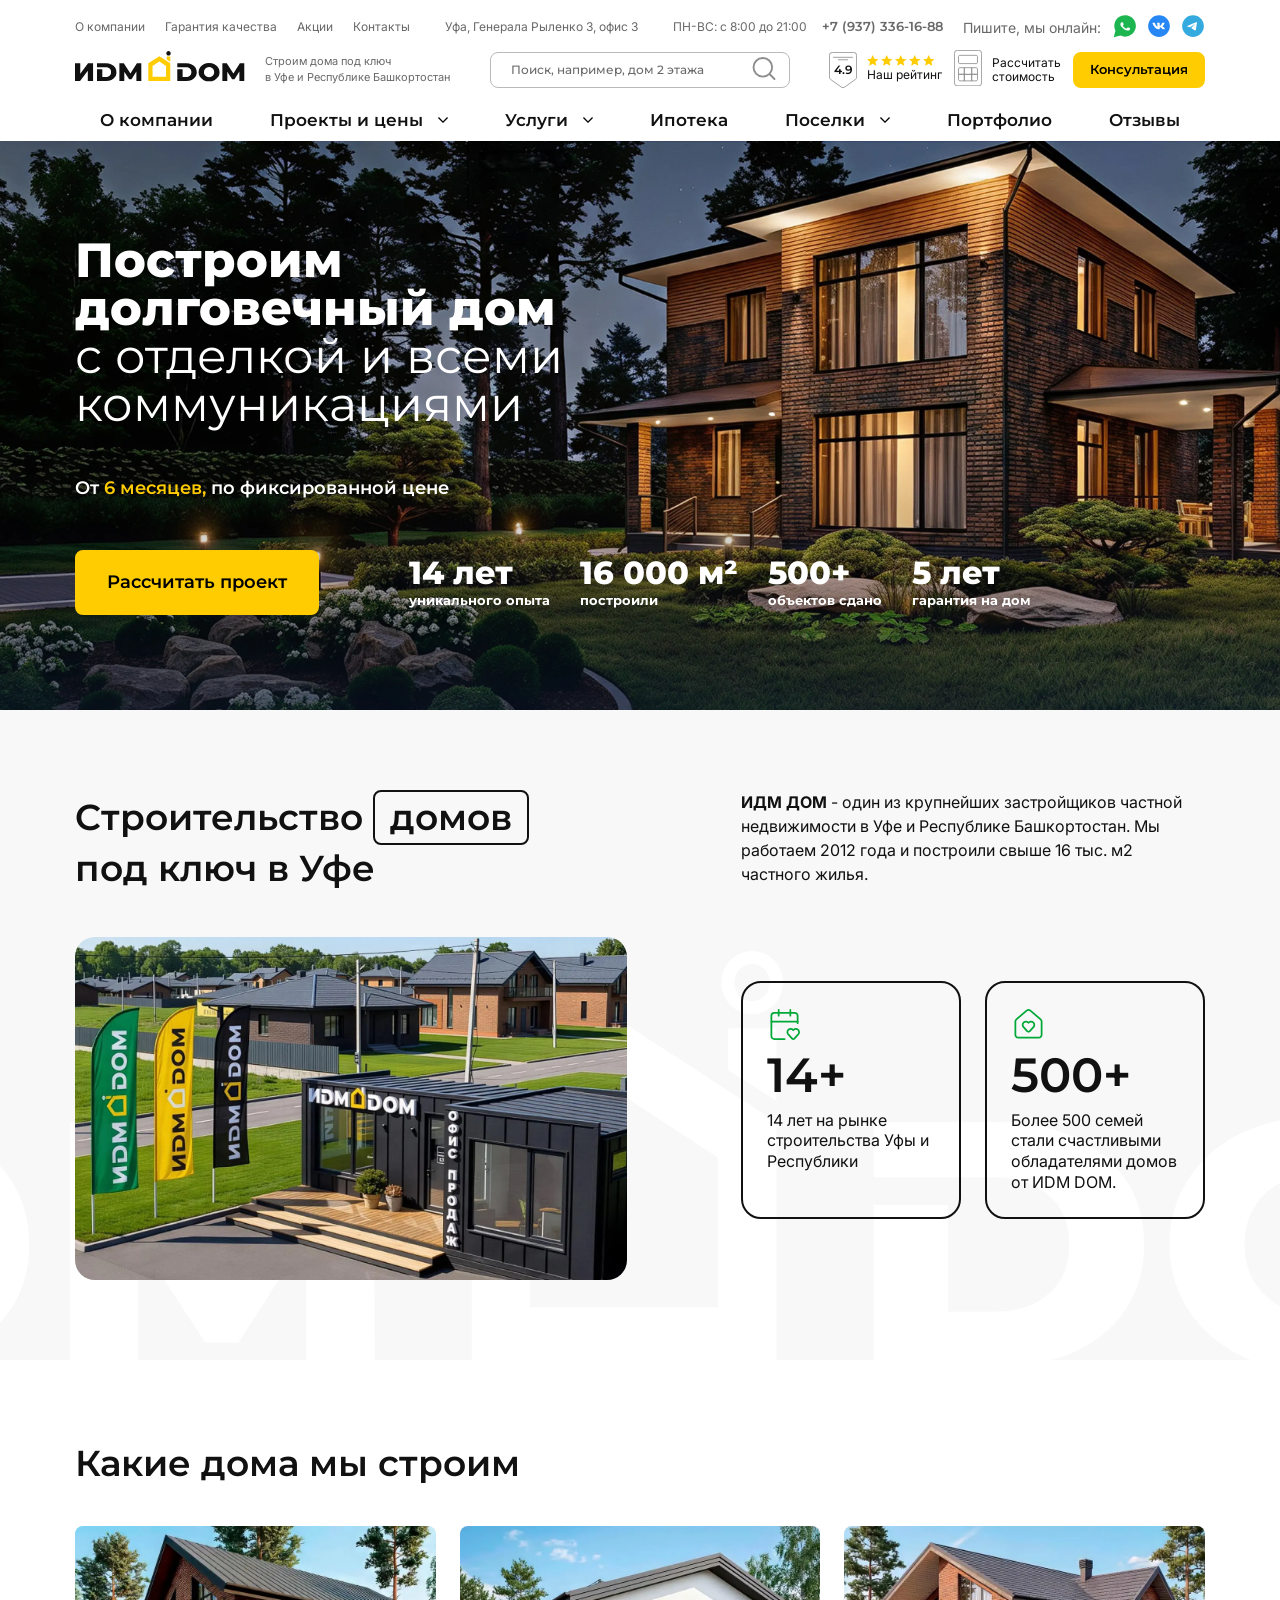
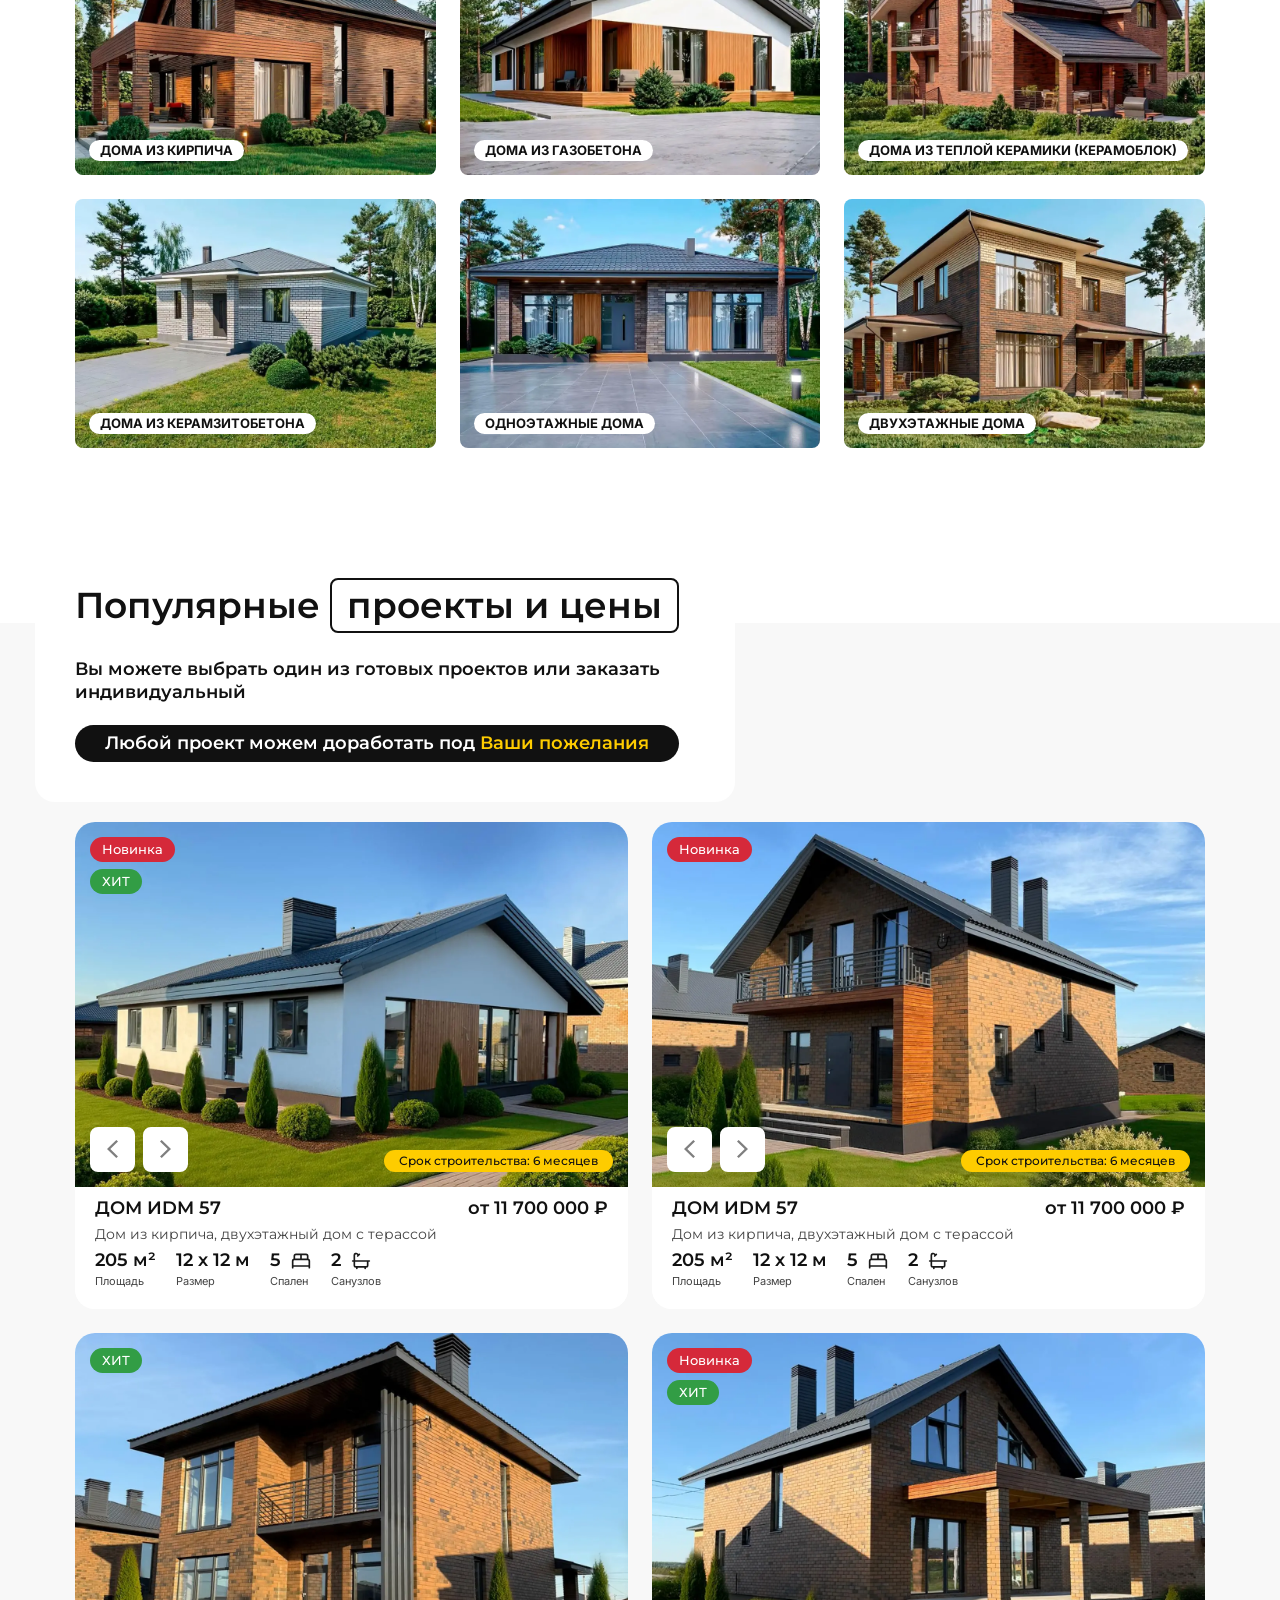
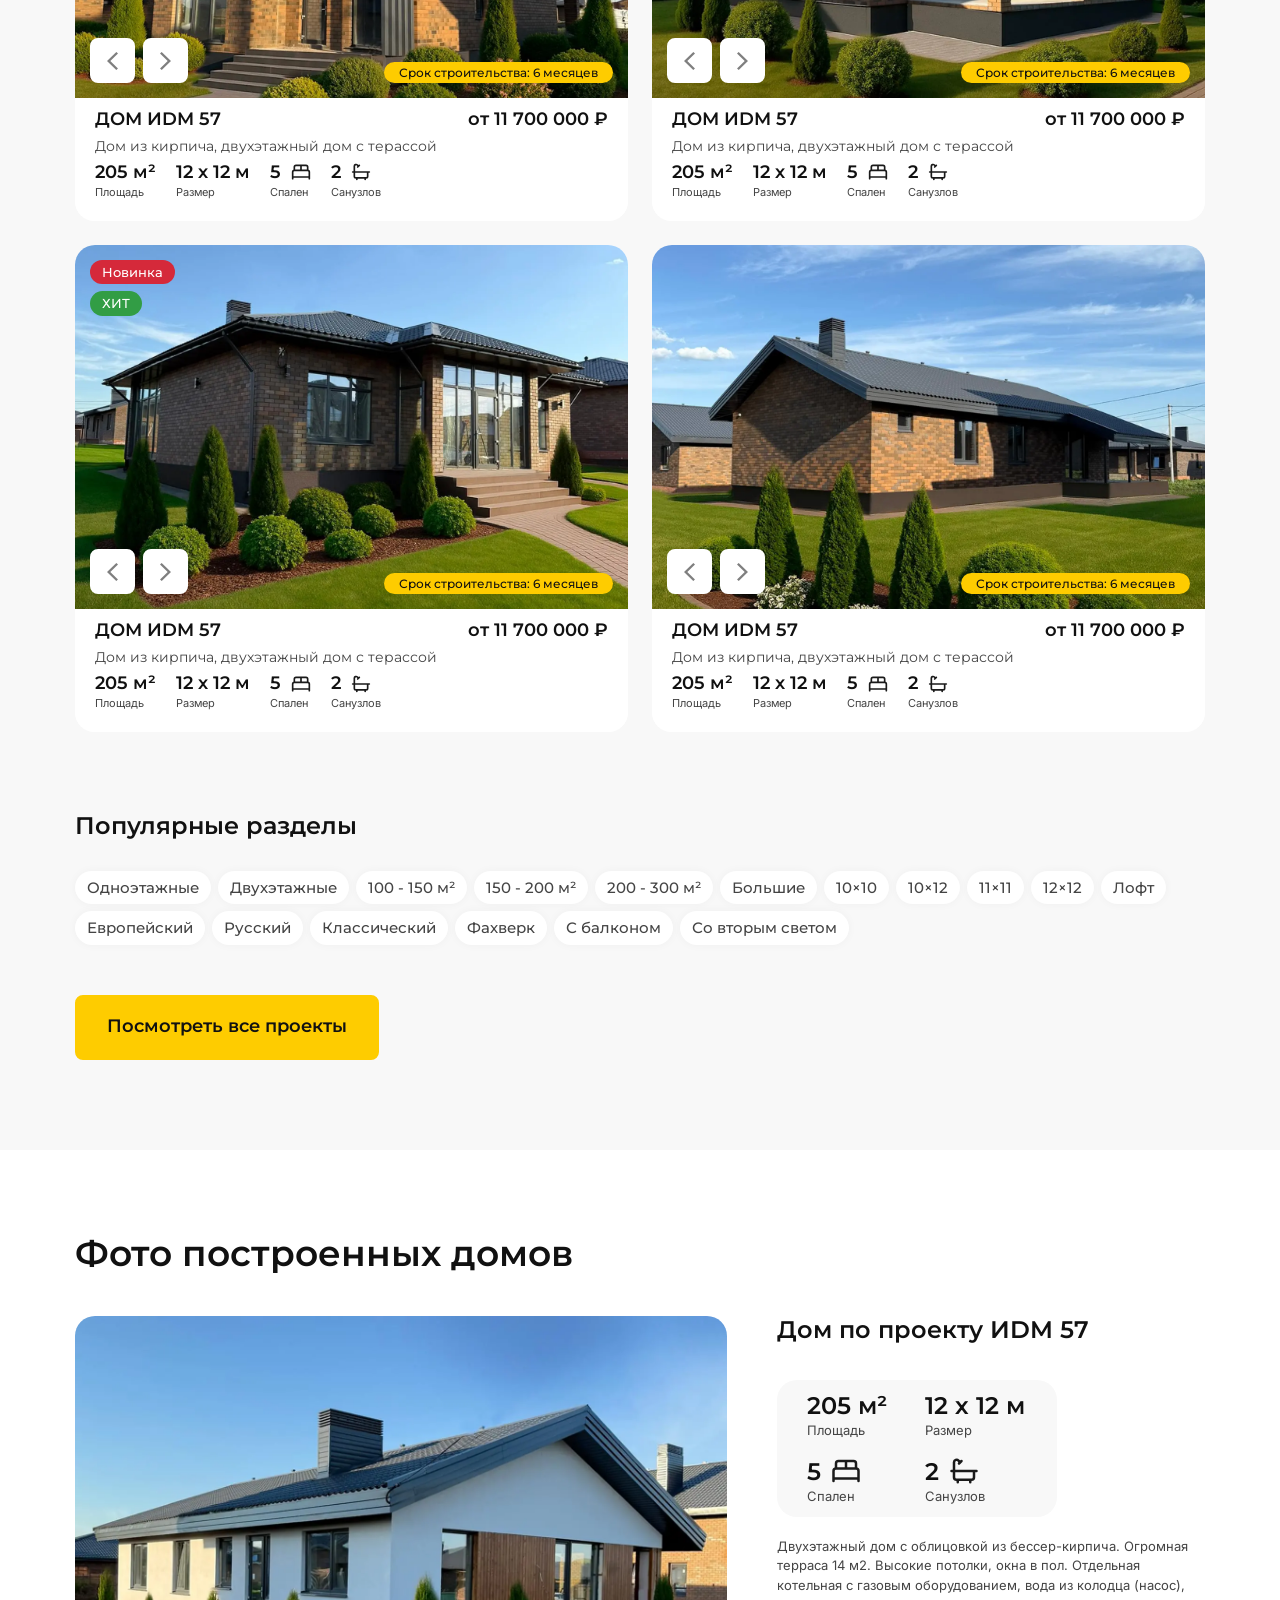
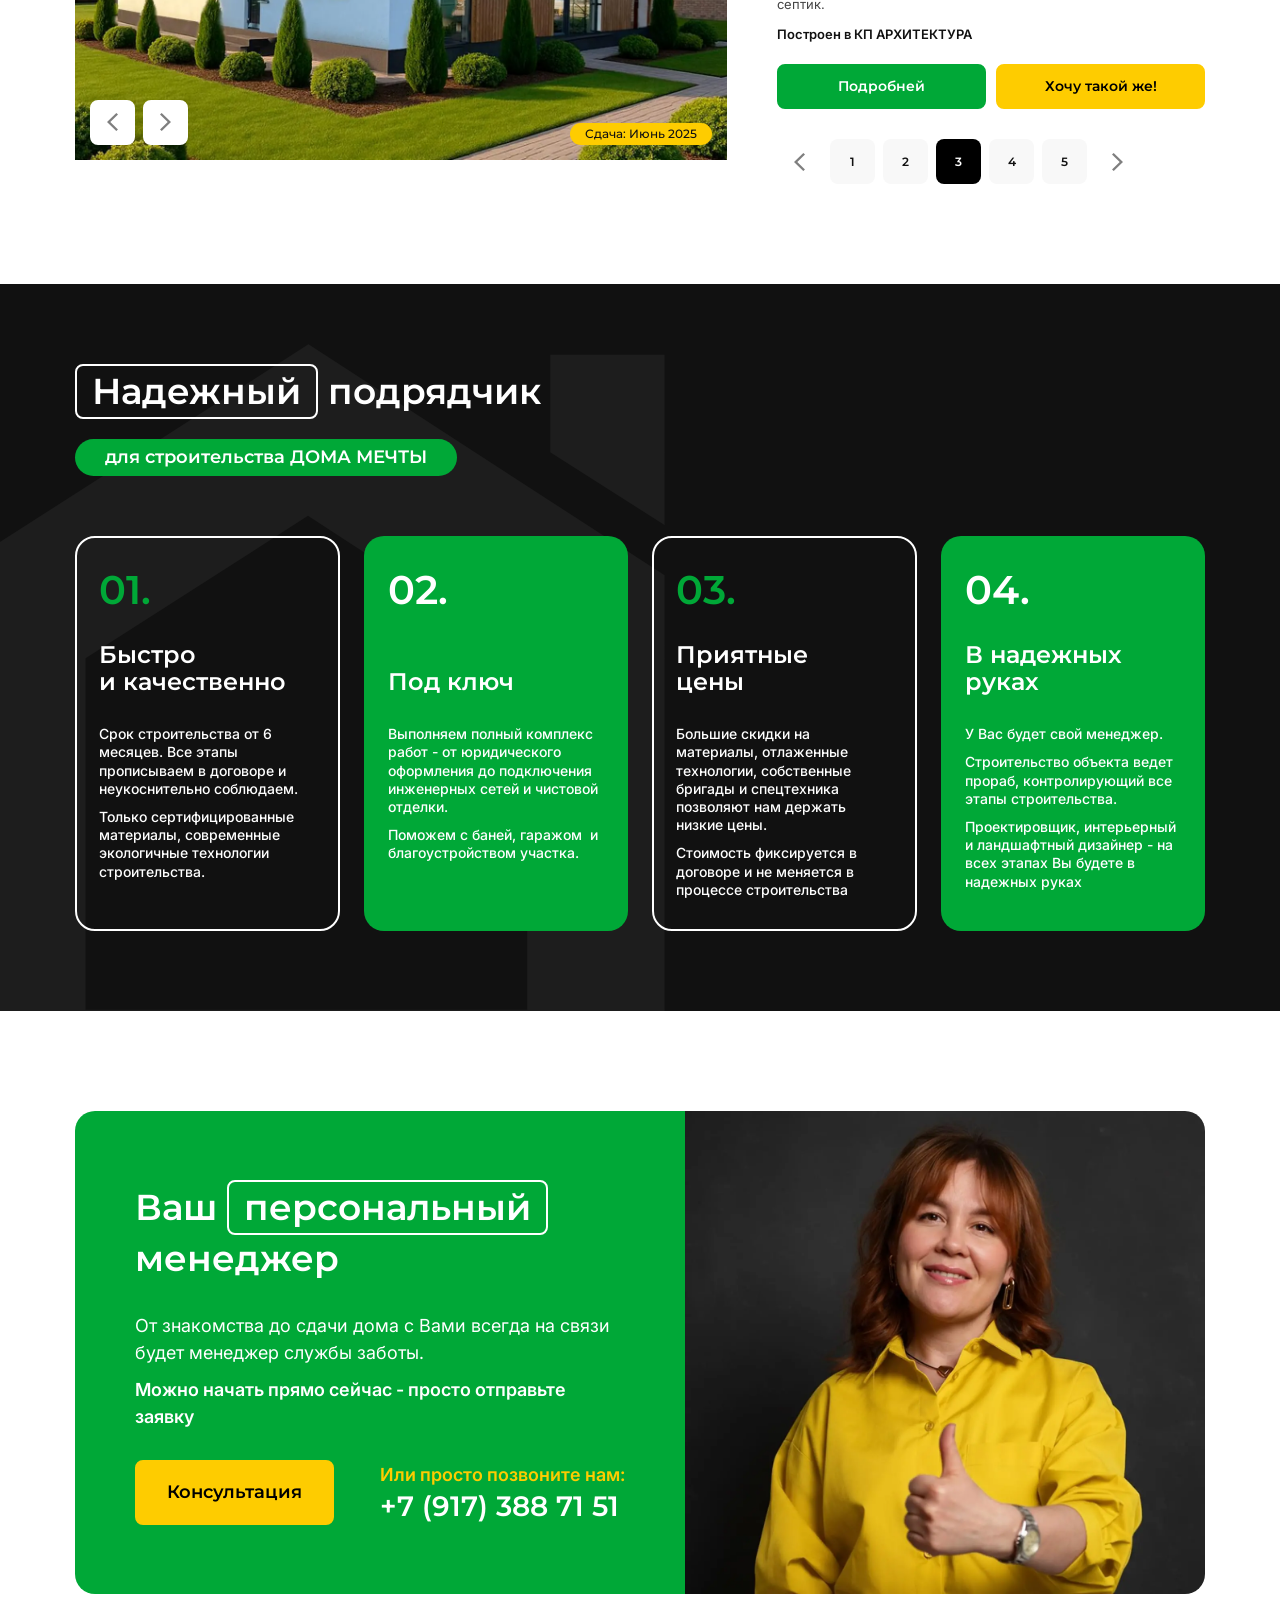
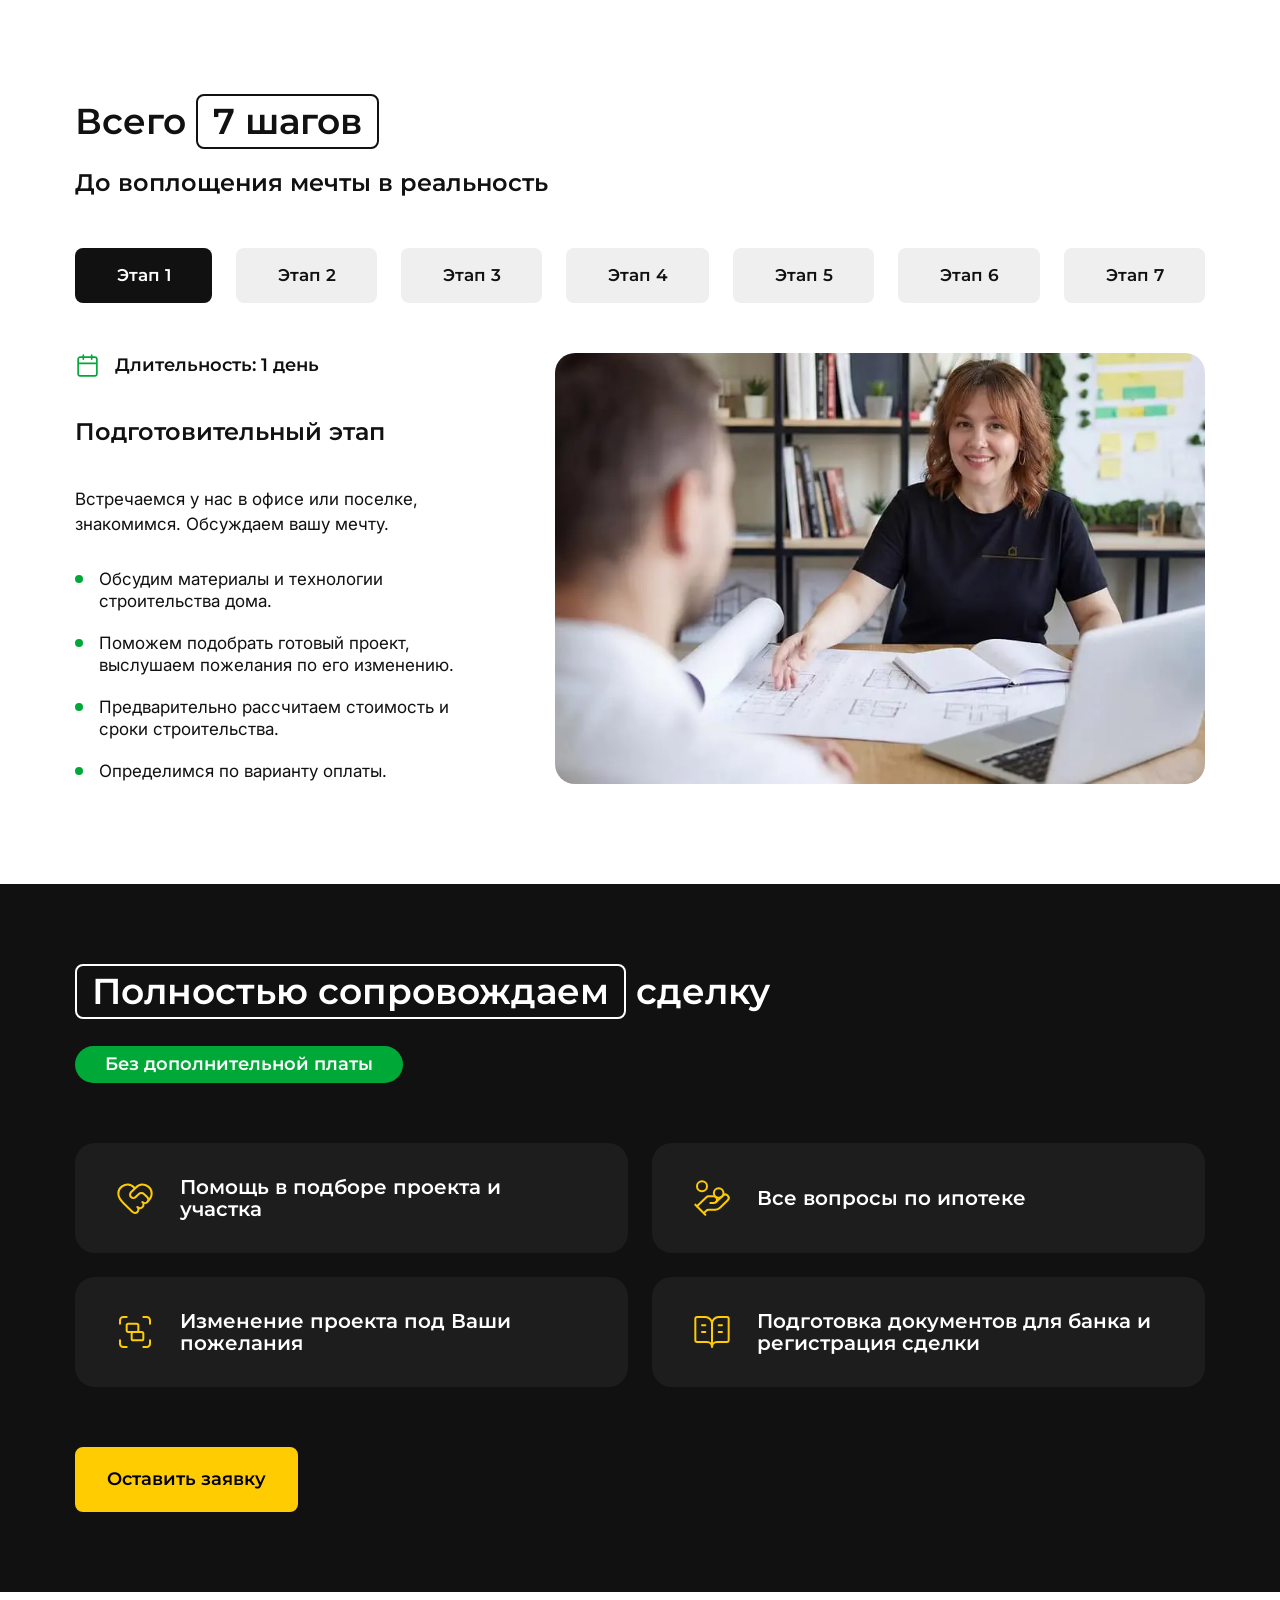
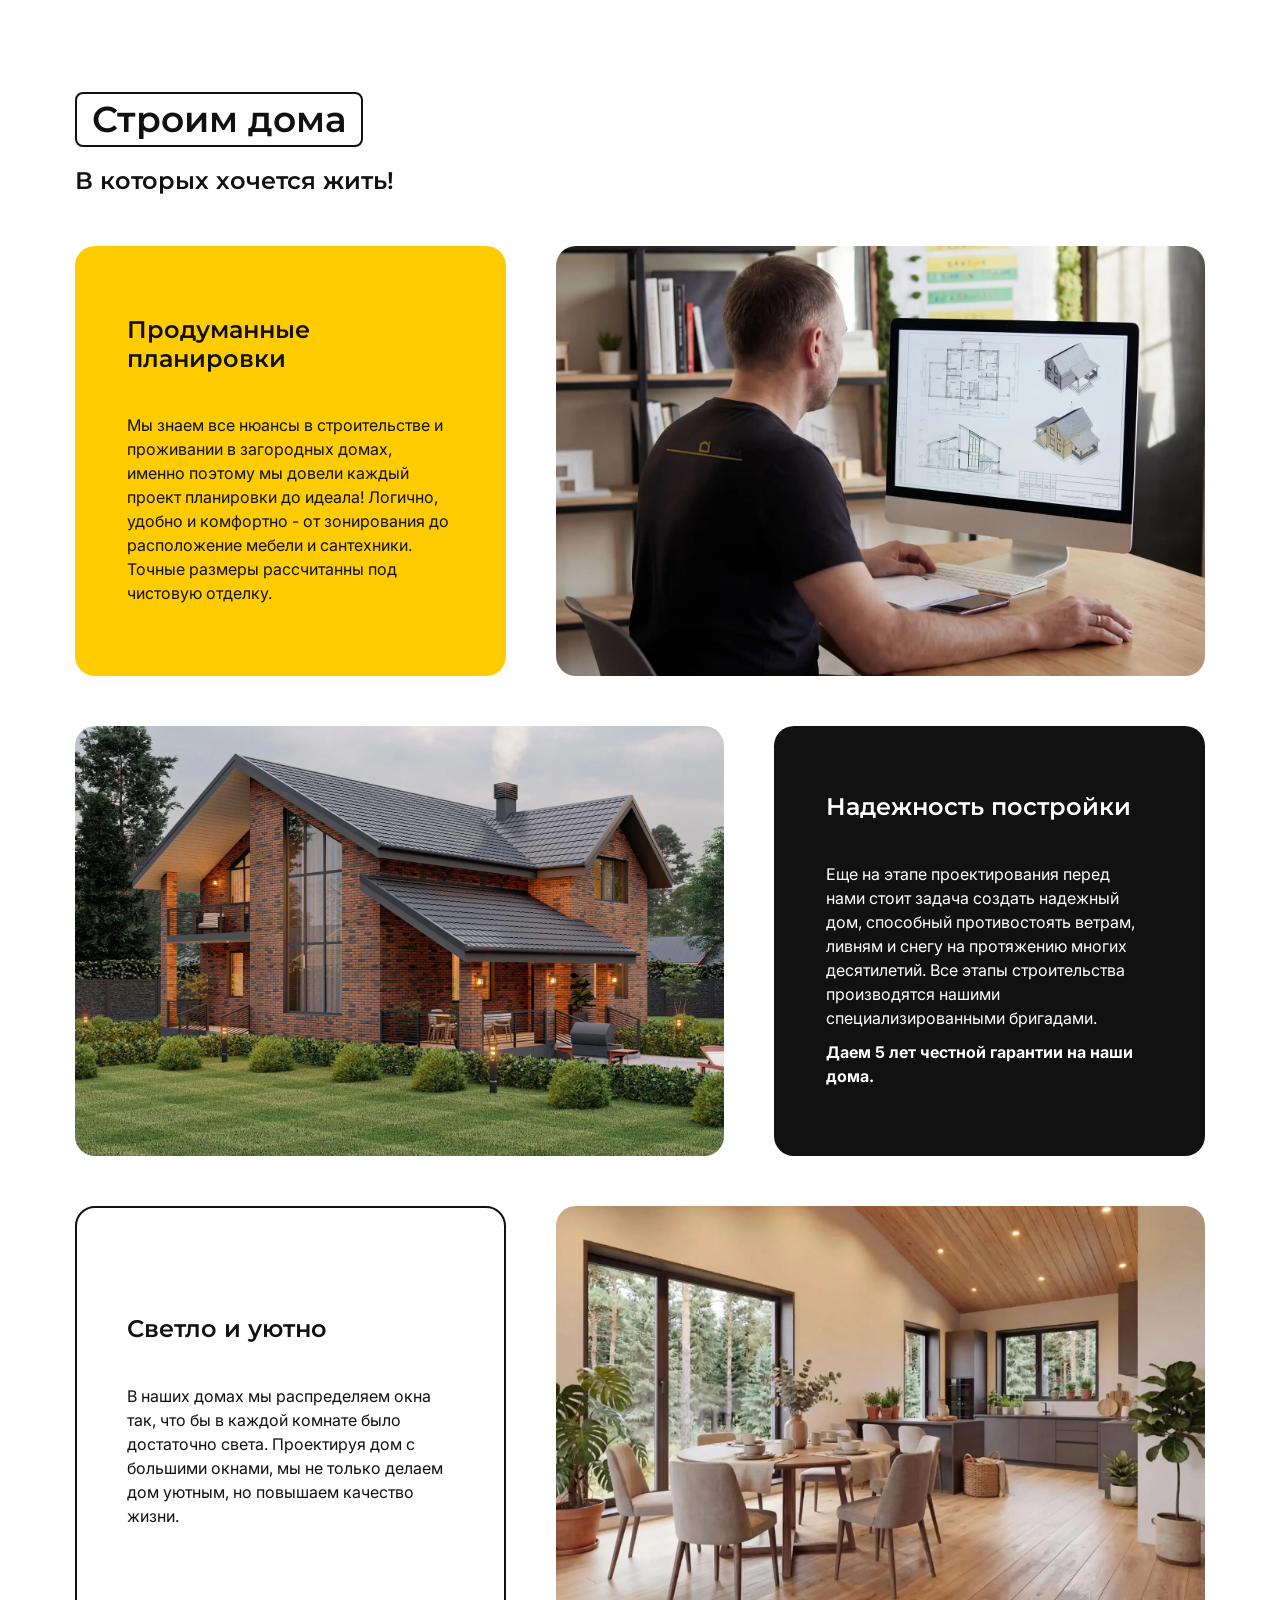
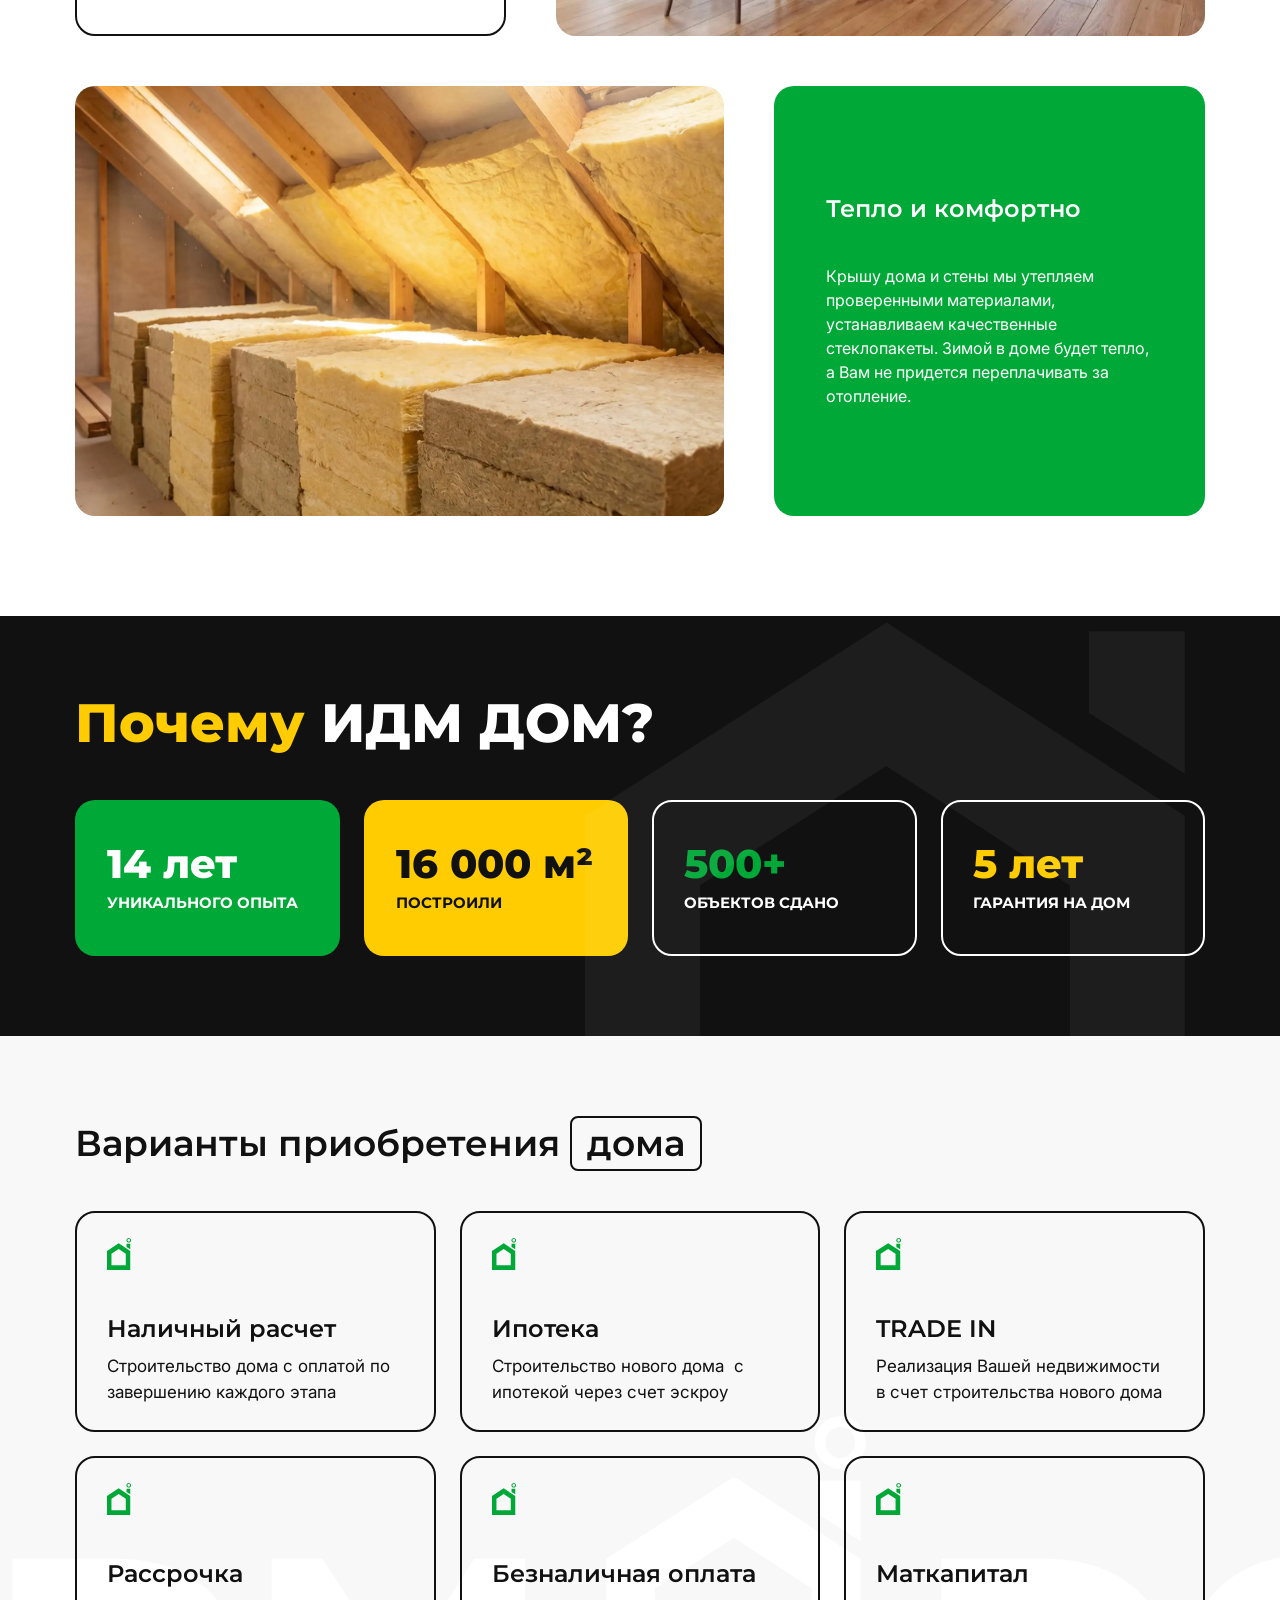
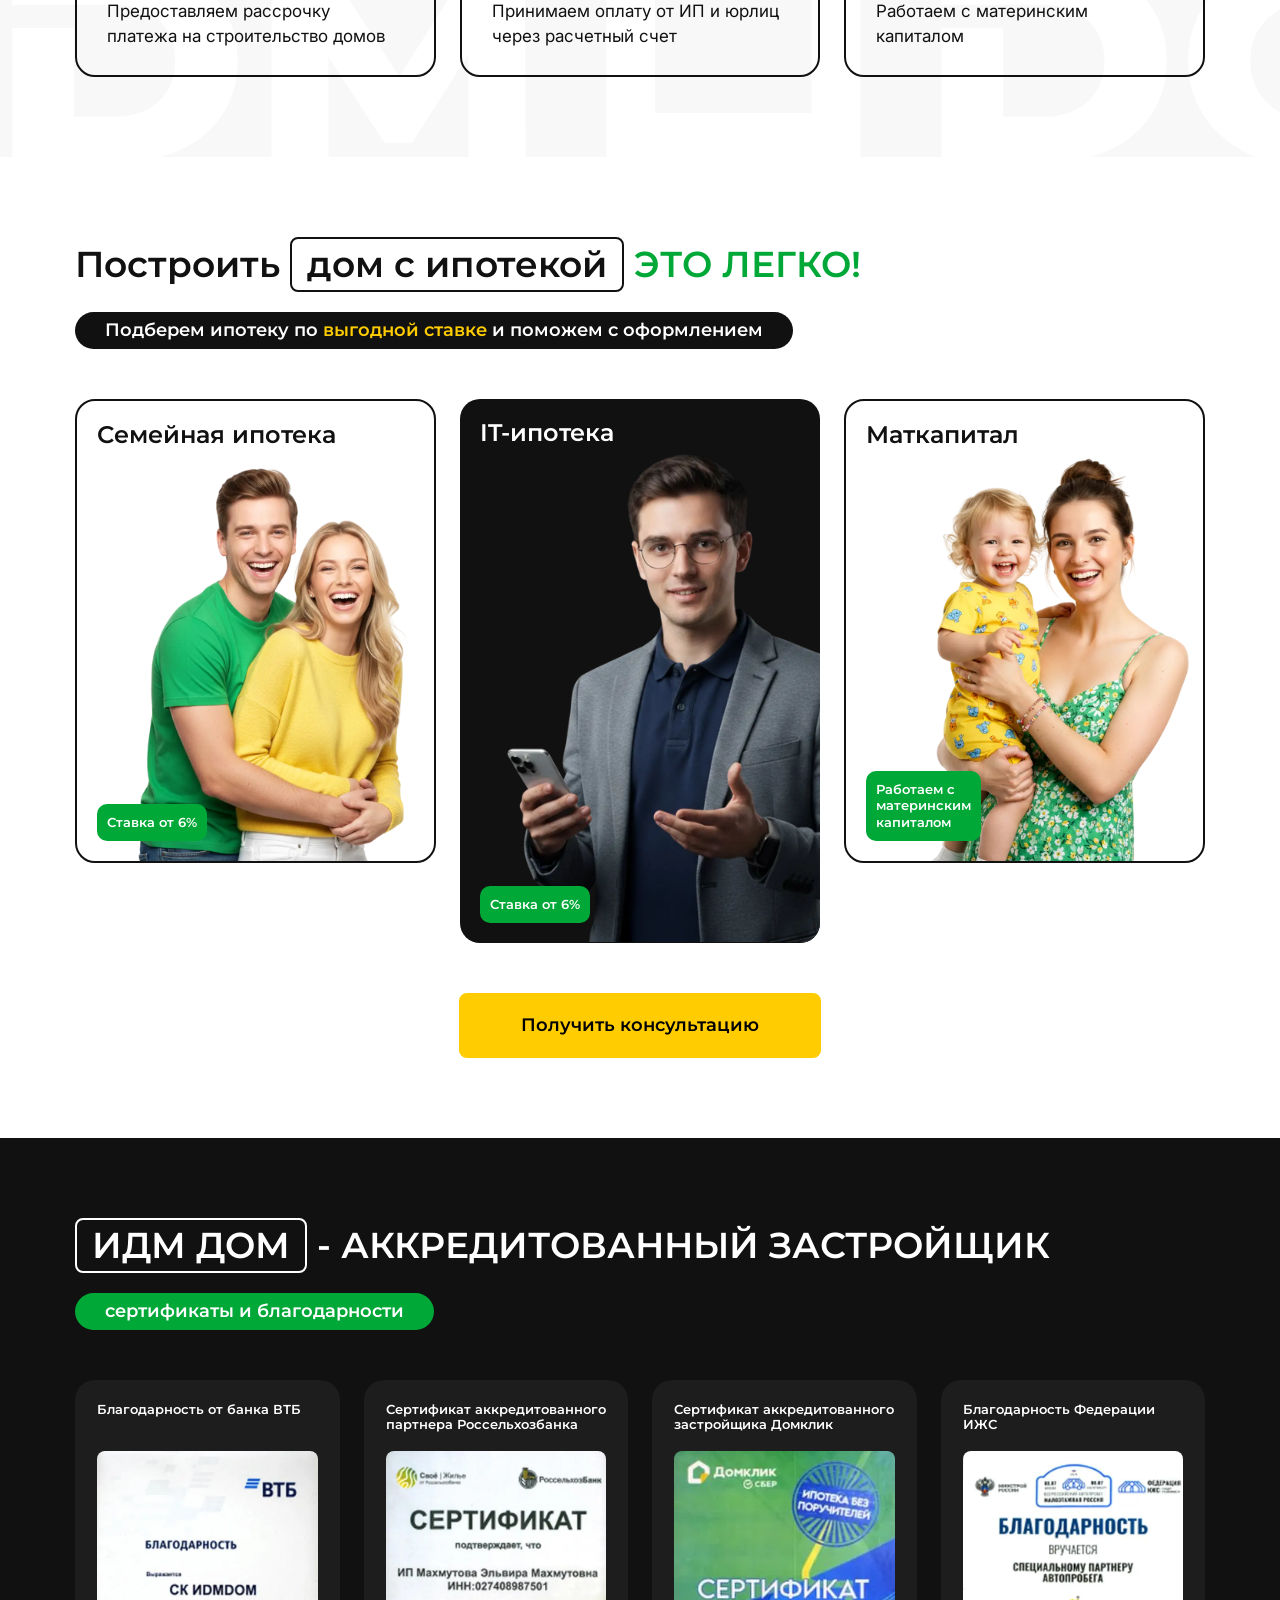
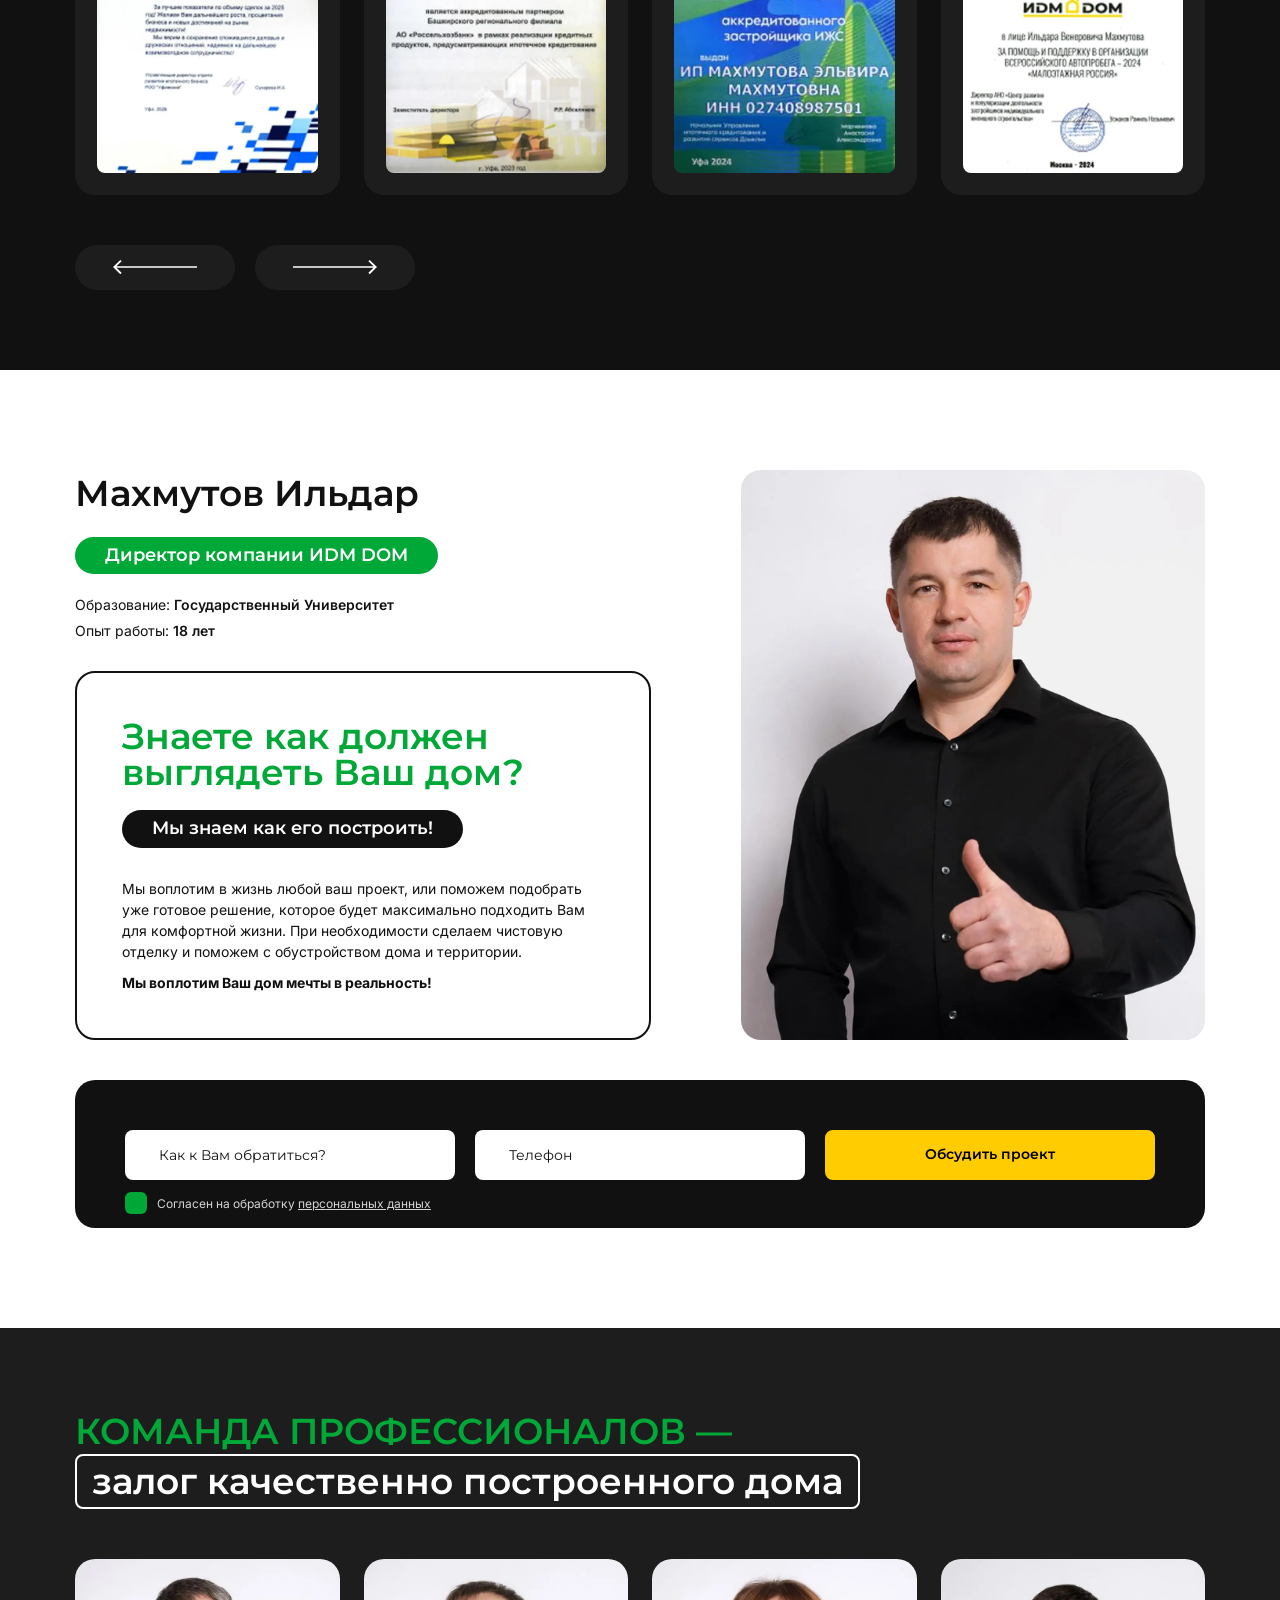
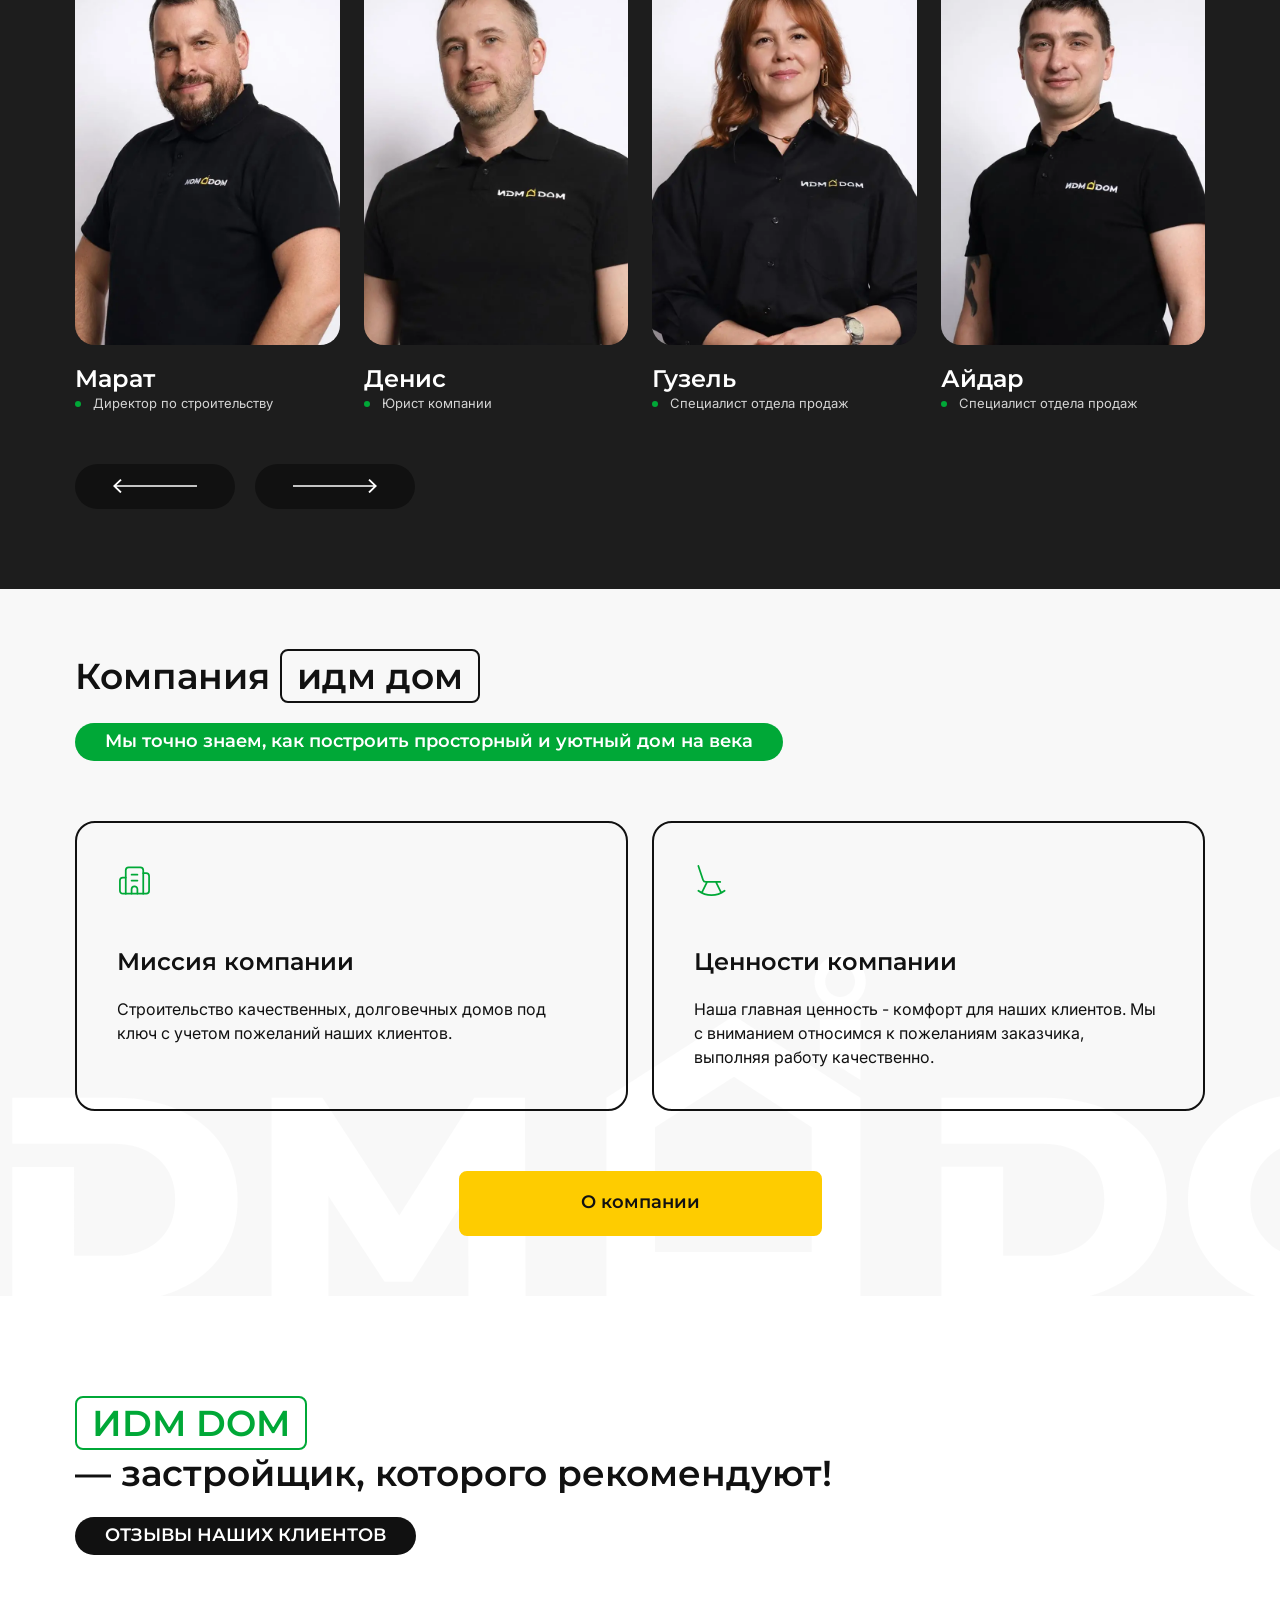
==== commit 15c5370e: "comment8" ====
--- a/index.html
+++ b/index.html
@@ -7,6 +7,7 @@
 	<meta name="keywords" content="">
 	<link rel="stylesheet" href="css/libs.min.css">
 	<link rel="stylesheet" href="css/style.min.css">
+	<script src="https://api-maps.yandex.ru/2.1/?lang=ru_RU&apikey=9133eb49-3a97-4b2d-90be-6b80a97a5036" type="text/javascript"></script>
 	<title>Главная</title>
 </head>
 
@@ -761,7 +762,9 @@
 							</div>
 						</div>
 						<div class="info__right">
-							<div class="info__text"><span>ИДМ ДОМ</span> - один из крупнейших застройщиков частной недвижимости в Уфе и Республике Башкортостан. Мы работаем 2012 года и построили свыше 16 тыс. м2 частного жилья.</div>
+							<div class="info__text">
+                                <p><span>ИДМ ДОМ</span> - один из крупнейших застройщиков частной недвижимости в Уфе и Республике Башкортостан. Мы работаем 2012 года и построили свыше 16 тыс. м2 частного жилья.</p>
+                            </div>
 							<div class="info__items">
 								<div class="info__item">
 									<div class="info__item-icon">
@@ -1233,9 +1236,9 @@
 								<a href="" class="popular-sections__item">С балконом</a>
 								<a href="" class="popular-sections__item">Со вторым светом</a>
 							</div>
-							<button class="popular-sections__btn btn btn-yellow">
+							<a href="" class="popular-sections__btn btn btn-yellow">
 								<span>Посмотреть все проекты</span>
-							</button>
+							</a>
 						</div>
 					</div>
 				</div>
--- a/css/style.min.css
+++ b/css/style.min.css
@@ -1,2 +1,2 @@
-@import url(https://fonts.googleapis.com/css2?family=Montserrat:ital,wght@0,100..900;1,100..900&display=swap);@import url(https://fonts.googleapis.com/css2?family=Inter:ital,opsz,wght@0,14..32,100..900;1,14..32,100..900&display=swap);*,::after,::before{-webkit-box-sizing:inherit;box-sizing:inherit}*{-webkit-box-sizing:border-box;box-sizing:border-box}a,body,div,form,h1,h2,h3,h4,h5,label,li,p,ul{margin:0;padding:0;border:0;text-decoration:none;line-height:1;-webkit-box-sizing:border-box;box-sizing:border-box}button,input,textarea{outline:0!important;font-family:Montserrat}button{border:none;cursor:pointer;-webkit-transition:.3s;-o-transition:.3s;transition:.3s}.btn{display:-webkit-box;display:-ms-flexbox;display:flex;-webkit-box-pack:center;-ms-flex-pack:center;justify-content:center;-webkit-box-align:center;-ms-flex-align:center;align-items:center}input:active,input[type=checkbox]:focus,input[type=file]:focus,input[type=radio]:focus,input[type=text]:focus{outline:0!important}html{height:100%;scroll-behavior:smooth;-webkit-box-sizing:border-box;box-sizing:border-box}body{height:100%;background:#fff;font-family:Montserrat,sans-serif;font-weight:400;color:#111;overflow-x:hidden}.fixed-body{overflow:hidden}h1,h2,h3,h4,h5,h6,img,p{margin:0;padding:0;height:auto;-o-object-fit:cover;object-fit:cover}img{display:block}a{color:inherit;text-decoration:none;-webkit-transition:.3s;-o-transition:.3s;transition:.3s}li,ul{margin:0;padding:0;list-style:none}.container{max-width:1500px;padding:0 30px;margin:0 auto}@media screen and (max-width:1400px){.container{max-width:1180px;padding:0 25px}}@media screen and (max-width:992px){.container{padding:0 15px}}.wrapper{overflow:hidden}.btn-yellow{background:#fecc00;border:2px solid #fecc00;border-radius:8px}.btn-yellow:hover{background:#ffdc4b}.btn-yellow span{line-height:130%;font-weight:600}.btn-green{background:#00a837;border:2px solid #00a837;border-radius:8px;color:#fff}.btn-green:hover{background:#00bd3e}.btn-green span{line-height:130%;font-weight:600}.h2{font-size:48px;line-height:130%;font-weight:600}.h2 .outline-text{display:inline-block;border:2px solid #111;border-radius:8px;padding:2px 15px}.text32{font-size:32px;line-height:120%;font-weight:600}.subtitle{display:inline-block;border-radius:30px;padding:10px 30px;font-size:24px;line-height:130%;font-weight:600}.pagination{display:-webkit-box;display:-ms-flexbox;display:flex;gap:8px}.pagination__next,.pagination__prev{width:60px;height:60px;display:-webkit-box;display:-ms-flexbox;display:flex;-webkit-box-pack:center;-ms-flex-pack:center;justify-content:center;-webkit-box-align:center;-ms-flex-align:center;align-items:center;border-radius:8px}.pagination__next:hover,.pagination__prev:hover{background:#fff}.pagination__next:hover svg path,.pagination__prev:hover svg path{fill:#00a837;opacity:1}.pagination__next svg,.pagination__prev svg{width:11px;height:auto}.pagination__next svg path,.pagination__prev svg path{-webkit-transition:.3s;-o-transition:.3s;transition:.3s}.pagination__items{display:-webkit-box;display:-ms-flexbox;display:flex;gap:8px}.pagination__item{width:60px;height:60px;display:-webkit-box;display:-ms-flexbox;display:flex;-webkit-box-pack:center;-ms-flex-pack:center;justify-content:center;-webkit-box-align:center;-ms-flex-align:center;align-items:center;background:#f8f8f8;border-radius:8px;font-size:16px;line-height:150%;font-weight:600}.pagination__item--active,.pagination__item:hover{background:#000;color:#fff}.up{position:fixed;z-index:10;right:90px;bottom:90px;width:80px;display:-webkit-box;display:-ms-flexbox;display:flex;-webkit-box-orient:vertical;-webkit-box-direction:normal;-ms-flex-direction:column;flex-direction:column;-webkit-box-pack:center;-ms-flex-pack:center;justify-content:center;-webkit-box-align:center;-ms-flex-align:center;align-items:center;gap:10px;background:#00a837;border:3px solid #fff;border-radius:20px;padding:22px 2px;color:#fff;opacity:0;pointer-events:none;-webkit-transition:.3s;-o-transition:.3s;transition:.3s}.up svg{width:24px;height:auto}.up span{font-size:12px;line-height:130%;font-weight:600;text-transform:uppercase}.up--active{opacity:1;pointer-events:auto}.modal{position:fixed;z-index:1000;left:0;top:0;width:100%;height:100vh;background:rgba(17,17,17,.7);padding:50px 0;opacity:0;pointer-events:none;overflow-y:auto}.modal--active{opacity:1;pointer-events:unset}@media screen and (min-width:100px){.modal{text-align:center}.modal:before{display:inline-block;vertical-align:middle;content:" ";height:100%}.modal__dialog{display:inline-block;text-align:left;vertical-align:middle}}.modal__dialog{position:relative;width:calc(100% - 30px)}.modal__close{position:absolute;top:25px;right:25px;width:40px;height:40px;display:-webkit-box;display:-ms-flexbox;display:flex;-webkit-box-pack:center;-ms-flex-pack:center;justify-content:center;-webkit-box-align:center;-ms-flex-align:center;align-items:center;background:#414141;border-radius:50%}.modal__close svg{width:10px}.modal-form .modal__dialog{max-width:1000px}.modal-form .modal__content{width:100%;display:-webkit-box;display:-ms-flexbox;display:flex;-webkit-box-pack:justify;-ms-flex-pack:justify;justify-content:space-between;-webkit-box-align:stretch;-ms-flex-align:stretch;align-items:stretch;background:#fff;border:4px solid #fff;border-radius:20px;overflow:hidden}.modal-form__desc{width:50%;padding:60px 55px}.modal-form__img{width:50%}.modal-form__img img{width:100%;height:100%}.modal-form__img img:nth-child(2){display:none}.modal-form__logo{width:220px;display:block;margin-bottom:60px}.modal-form__logo img{width:100%}.modal-form__logo img:nth-child(2){display:none}.modal-form__title{margin-bottom:40px}.modal-form .form{display:grid;grid-template-columns:100%;gap:10px}.modal-form .form-group{position:relative}.modal-form .form-group input{width:100%;height:54px;background:#f8f8f8;border:1px solid #e8e8e8;border-radius:8px;padding:0 20px;font-family:Inter;font-size:16px;line-height:150%;color:#111}.modal-form .form-group input::-webkit-input-placeholder{color:#666}.modal-form .form-group input::-moz-placeholder{color:#666}.modal-form .form-group input:-ms-input-placeholder{color:#666}.modal-form .form-group input::-ms-input-placeholder{color:#666}.modal-form .form-group input::placeholder{color:#666}.modal-form .form-group input:focus{background:#e5f1e9;border-color:#00a837}.modal-form .form-group textarea{width:100%;height:120px;background:#f8f8f8;border:1px solid #e8e8e8;border-radius:8px;padding:15px 20px;font-family:Inter;font-size:16px;line-height:150%;color:#111;resize:none}.modal-form .form-group textarea::-webkit-input-placeholder{color:#666}.modal-form .form-group textarea::-moz-placeholder{color:#666}.modal-form .form-group textarea:-ms-input-placeholder{color:#666}.modal-form .form-group textarea::-ms-input-placeholder{color:#666}.modal-form .form-group textarea::placeholder{color:#666}.modal-form .form-group textarea:focus{background:#e5f1e9;border-color:#00a837}.modal-form .form-group .input-text{position:absolute;z-index:2;top:50%;left:20px;-webkit-transform:translate(0,-50%);-ms-transform:translate(0,-50%);transform:translate(0,-50%);max-width:calc(100% - 40px);font-family:Inter;font-size:16px;line-height:150%;pointer-events:none}.modal-form .form-group .input-text span{color:#d5293a}.modal-form .form-check{position:relative;margin-top:10px}.modal-form .form-check input{position:absolute;z-index:2;top:0;left:0;width:100%;height:100%;padding:0;margin:0;cursor:pointer;opacity:0}.modal-form .form-check input:checked~label:before{background-image:url(../img/check.svg)}.modal-form .form-check label{position:relative;display:block;padding-left:36px;font-family:Inter;font-size:14px;line-height:150%;color:#666}.modal-form .form-check label:before{content:"";position:absolute;top:-2.5px;left:0;width:26px;height:26px;background-repeat:no-repeat;background-position:center;background-size:70%;background-color:#00a837;border-radius:8px}.modal-form .form-check label a{position:relative;z-index:3;text-decoration:underline}.modal-form .form-btn{width:100%;height:60px;padding:5px 10px;margin-top:30px}.modal-form .form-btn span{font-size:18px}.modal-thanks .modal__dialog{max-width:550px;background:#fff;border-radius:20px;padding:110px 20px}.modal-thanks .modal__content{display:-webkit-box;display:-ms-flexbox;display:flex;-webkit-box-orient:vertical;-webkit-box-direction:normal;-ms-flex-direction:column;flex-direction:column;-webkit-box-align:center;-ms-flex-align:center;align-items:center;text-align:center}.modal-thanks__logo{width:220px;display:block;margin-bottom:100px}.modal-thanks__logo img{width:100%}.modal-thanks__title{font-size:48px;line-height:100%;margin-bottom:10px}.modal-thanks__subtitle{font-family:Inter;font-size:18px;line-height:150%;font-weight:500;text-transform:uppercase;color:#48845c;margin-bottom:45px}.modal-thanks__text{font-family:Inter;font-size:16px;line-height:150%;color:#444;margin-bottom:45px}.modal-thanks__btn{max-width:300px;width:100%;height:60px;padding:5px 10px}.modal-thanks__btn span{font-size:18px}.cookie{position:absolute;z-index:8;left:max(30px,(100% - 1440px)/2);bottom:60px;max-width:490px;background:#00a837;border:4px solid #fff;border-radius:20px;padding:30px 75px 30px 40px}.cookie__close{position:absolute;top:20px;right:20px;width:40px;height:40px;display:-webkit-box;display:-ms-flexbox;display:flex;-webkit-box-pack:center;-ms-flex-pack:center;justify-content:center;-webkit-box-align:center;-ms-flex-align:center;align-items:center;background:#f8f8f8;border-radius:50%}.cookie__close svg{width:10px}.cookie__text{font-family:Inter;font-size:14px;line-height:150%;font-weight:600;color:#fff;margin-bottom:20px}.cookie__btn{height:45px;padding:5px 40px}.cookie__btn span{font-size:16px}@media screen and (max-width:1400px){.h2{font-size:36px}.text32{font-size:24px}.pagination__next,.pagination__prev{width:45px;height:45px}.pagination__item{width:45px;height:45px;font-size:12px}.up{right:25px;bottom:70px;width:73px;padding:16px 2px}.up span{font-size:10px}.subtitle{padding:7px 30px;font-size:18px}.modal__close{top:20px;right:20px;width:35px;height:35px}.modal__close svg{width:9px}.modal-form .modal__dialog{max-width:760px}.modal-form__desc{padding:45px 40px}.modal-form__logo{width:160px;margin-bottom:40px}.modal-form__title{margin-bottom:25px}.modal-form .form-group input{height:45px;font-size:13px}.modal-form .form-group textarea{height:90px;font-size:13px}.modal-form .form-group .input-text{font-size:13px}.modal-form .form-check{position:relative;margin-top:10px}.modal-form .form-check input{position:absolute;z-index:2;top:0;left:0;width:100%;height:100%;padding:0;margin:0;cursor:pointer;opacity:0}.modal-form .form-check input:checked~label:before{background-image:url(../img/check.svg)}.modal-form .form-check label{padding-left:30px;font-size:11px}.modal-form .form-check label:before{top:-1.5px;width:20px;height:20px;border-radius:6px}.modal-form .form-btn{height:45px;margin-top:15px}.modal-form .form-btn span{font-size:14px}.modal-thanks .modal__dialog{max-width:410px;padding:77px 20px}.modal-thanks__logo{width:160px;margin-bottom:80px}.modal-thanks__title{font-size:36px}.modal-thanks__subtitle{font-size:14px;margin-bottom:35px}.modal-thanks__text{font-size:13px;margin-bottom:35px}.modal-thanks__btn{max-width:260px;height:45px}.modal-thanks__btn span{font-size:14px}.cookie{left:max(25px,(100% - 1130px)/2);max-width:420px;padding:30px 70px 30px 30px}.cookie__close{width:35px;height:35px}.cookie__close svg{width:9px}.cookie__text{font-size:12px}.cookie__btn{height:35px;padding:5px 25px}.cookie__btn span{font-size:14px}}@media screen and (max-width:992px){.h2{font-size:24px}.text32{font-size:16px}.subtitle{padding:4px 15px;font-size:14px}.pagination,.pagination__items{gap:4px}.up{right:15px;width:60px;gap:4px;border-radius:12px;padding:10px 2px}.up svg{width:17px}.up span{font-size:10px}.modal-form__title{font-size:24px}.cookie{left:15px;max-width:345px;border-radius:12px;padding:22px 60px 22px 18px}.cookie__btn{height:35px}}@media screen and (max-width:768px){.modal-form .modal__dialog{max-width:100%}.modal-form .modal__content{-webkit-box-orient:vertical;-webkit-box-direction:normal;-ms-flex-direction:column;flex-direction:column;border-radius:12px}.modal-form__desc{width:100%;padding:30px 20px}.modal-form__img{width:100%;-webkit-box-ordinal-group:0;-ms-flex-order:-1;order:-1}.modal-form__img img:nth-child(1){display:none}.modal-form__img img:nth-child(2){display:block}.modal-form__logo{position:absolute;top:20px;left:20px;width:130px}.modal-form__logo img:nth-child(1){display:none}.modal-form__logo img:nth-child(2){display:block}.modal-form__title{display:none}.modal-thanks .modal__dialog{border-radius:12px}}@media screen and (max-width:576px){.cookie{width:calc(100% - 30px);max-width:100%}}@media screen and (max-width:374px){.pagination__item,.pagination__next,.pagination__prev{width:40px;height:40px}.pagination__item--delete{display:none}}.header{padding:20px 0 0}.header-top{display:-webkit-box;display:-ms-flexbox;display:flex;-webkit-box-pack:justify;-ms-flex-pack:justify;justify-content:space-between;-webkit-box-align:center;-ms-flex-align:center;align-items:center;gap:30px;font-family:Inter;margin-bottom:20px}.header__list{display:-webkit-box;display:-ms-flexbox;display:flex;-webkit-box-align:start;-ms-flex-align:start;align-items:start;gap:30px}.header__list li a{display:block;font-size:14px;line-height:150%;color:#696969}.header__list li a:hover{text-decoration:underline;color:#111}.header__location{font-size:14px;line-height:150%;color:#696969}.header__group{display:-webkit-box;display:-ms-flexbox;display:flex;-webkit-box-align:center;-ms-flex-align:center;align-items:center;gap:30px}.header__subgroup{display:-webkit-box;display:-ms-flexbox;display:flex;-webkit-box-align:start;-ms-flex-align:start;align-items:start;gap:15px}.header__schedule{font-size:14px;line-height:150%;color:#696969}.header__phone{display:block;font-family:Montserrat;font-size:16px;line-height:130%;font-weight:600;color:#696969}.header__phone:hover{text-decoration:underline;color:#111}.header__subgroup2{display:-webkit-box;display:-ms-flexbox;display:flex;-webkit-box-align:center;-ms-flex-align:center;align-items:center;gap:15px}.header__text{font-size:14px;line-height:150%;color:#696969}.header__socials{display:-webkit-box;display:-ms-flexbox;display:flex;-webkit-box-align:start;-ms-flex-align:start;align-items:start;gap:15px}.header__social{position:relative;width:32px}.header__social:hover svg .path1{stroke:#a6f6c1}.header__social svg{width:100%;height:auto}.header__social svg .path1{stroke:transparent;-webkit-transition:.3s;-o-transition:.3s;transition:.3s}.header-center{display:-webkit-box;display:-ms-flexbox;display:flex;-webkit-box-pack:justify;-ms-flex-pack:justify;justify-content:space-between;-webkit-box-align:center;-ms-flex-align:center;align-items:center;gap:30px;margin-bottom:20px}.header__group2{-ms-flex-negative:0;flex-shrink:0;display:-webkit-box;display:-ms-flexbox;display:flex;-webkit-box-align:center;-ms-flex-align:center;align-items:center;gap:24px}.header__logo{width:220px;display:block}.header__logo img{width:100%}.header__text2{font-family:Inter;font-size:13px;line-height:140%;color:#696969}.header .search{position:relative;max-width:390px;width:100%}.header .search-input{width:100%;height:44px;border:1px solid #bababa;border-radius:8px;padding:0 50px 0 20px;font-size:14px;line-height:130%;font-weight:500;color:#111}.header .search-input::-webkit-input-placeholder{color:#696969}.header .search-input::-moz-placeholder{color:#696969}.header .search-input:-ms-input-placeholder{color:#696969}.header .search-input::-ms-input-placeholder{color:#696969}.header .search-input::placeholder{color:#696969}.header .search-input:focus{background:#e5f1e9;border-color:#00a837}.header .search-input:focus~.search-btn svg path{stroke:#1a1a1a}.header .search-btn{position:absolute;z-index:2;top:50%;right:12px;-webkit-transform:translate(0,-50%);-ms-transform:translate(0,-50%);transform:translate(0,-50%);width:30px;background:rgba(0,0,0,0);padding:0}.header .search-btn svg{width:100%;height:auto}.header__group3{-ms-flex-negative:0;flex-shrink:0;display:-webkit-box;display:-ms-flexbox;display:flex;-webkit-box-align:center;-ms-flex-align:center;align-items:center;gap:20px}.header .rating{display:-webkit-box;display:-ms-flexbox;display:flex;-webkit-box-align:center;-ms-flex-align:center;align-items:center;gap:12px}.header .rating-group{position:relative}.header .rating-icon{width:34px}.header .rating-icon img{width:100%}.header .rating-number{position:absolute;z-index:2;top:50%;left:50%;-webkit-transform:translate(-50%,-50%);-ms-transform:translate(-50%,-50%);transform:translate(-50%,-50%);font-size:16px;line-height:130%;font-weight:600}.header .rating .stars{display:-webkit-box;display:-ms-flexbox;display:flex;-webkit-box-align:center;-ms-flex-align:center;align-items:center;gap:2px}.header .rating .star{width:12px}.header .rating .star img{width:100%}.header .rating-text{font-family:Inter;font-size:14px;line-height:150%}.header .calculator{display:-webkit-box;display:-ms-flexbox;display:flex;-webkit-box-align:center;-ms-flex-align:center;align-items:center;gap:12px}.header .calculator:hover .calculator-icon svg path,.header .calculator:hover .calculator-icon svg rect{stroke:#111}.header .calculator:hover .calculator-text{text-decoration:underline;color:#111}.header .calculator-icon{width:34px}.header .calculator-icon svg{width:100%;height:auto}.header .calculator-icon svg path,.header .calculator-icon svg rect{-webkit-transition:.3s;-o-transition:.3s;transition:.3s}.header .calculator-text{font-family:Inter;font-size:14px;line-height:110%;-webkit-transition:.3s;-o-transition:.3s;transition:.3s}.header__btn{height:44px;padding:5px 20px}.header__btn span{font-size:16px}.header-bottom{position:relative}.header__list2{display:-webkit-box;display:-ms-flexbox;display:flex;-webkit-box-pack:justify;-ms-flex-pack:justify;justify-content:space-between;-webkit-box-align:start;-ms-flex-align:start;align-items:start;gap:20px}.header__item--active .header__item-show{background:#1d1d1d;color:#fecc00}.header__item--active .header__item-arrow{-webkit-transform:rotate(-180deg);-ms-transform:rotate(-180deg);transform:rotate(-180deg)}.header__item--active .header__item-arrow svg path{stroke:#fff}.header__item--active .header__item-hidden{-webkit-transform:translateY(-1px);-ms-transform:translateY(-1px);transform:translateY(-1px);opacity:1;pointer-events:auto}.header__item-show{display:-webkit-box;display:-ms-flexbox;display:flex;-webkit-box-align:center;-ms-flex-align:center;align-items:center;gap:15px;border-radius:8px 8px 0 0;padding:10px 25px;font-size:20px;line-height:130%;font-weight:600;cursor:pointer;-webkit-transition:.3s;-o-transition:.3s;transition:.3s}.header__item-show:hover{background:#1d1d1d;color:#fecc00}.header__item-show:hover .header__item-arrow{-webkit-transform:rotate(-180deg);-ms-transform:rotate(-180deg);transform:rotate(-180deg)}.header__item-show:hover .header__item-arrow svg path{stroke:#fff}.header__item-title{font-size:20px;line-height:130%;font-weight:600;-webkit-transition:.3s;-o-transition:.3s;transition:.3s}.header__item-arrow{width:10px;display:-webkit-box;display:-ms-flexbox;display:flex;-webkit-box-align:center;-ms-flex-align:center;align-items:center;-webkit-transition:.3s;-o-transition:.3s;transition:.3s}.header__item-arrow svg{width:100%;height:auto}.header__item-arrow svg path{-webkit-transition:.3s;-o-transition:.3s;transition:.3s}.header__item-hidden{position:absolute;z-index:2;top:100%;left:0;-webkit-transform:translateY(-10px);-ms-transform:translateY(-10px);transform:translateY(-10px);width:100%;background:#1d1d1d;border-radius:20px;padding:50px 80px;opacity:0;pointer-events:none;-webkit-transition:.125s;-o-transition:.125s;transition:.125s}.header__subitems{display:grid;grid-template-columns:repeat(5,calc(20% - 19.2px));gap:24px}.header__subitems--2{display:grid;grid-template-columns:repeat(4,calc(25% - 18px));gap:24px}.header__subitems--3{max-width:915px;display:grid;grid-template-columns:repeat(2,calc(50% - 50px));gap:100px}.header__subitem-group:not(:last-child){margin-bottom:60px}.header__subitem-title{font-size:18px;line-height:130%;font-weight:600;color:#fff;margin-bottom:30px}.header__subitem-nav{display:-webkit-box;display:-ms-flexbox;display:flex;-webkit-box-align:start;-ms-flex-align:start;align-items:start;gap:30px}.header__subitem-list{display:grid;grid-template-columns:100%;gap:15px}.header__subitem-list li a{font-size:16px;line-height:150%;color:#9c9c9c}.header__subitem-list li a:hover{text-decoration:underline;color:#fff}.header__subitem2{display:-webkit-box;display:-ms-flexbox;display:flex;-webkit-box-align:center;-ms-flex-align:center;align-items:center;gap:40px}.header__subitem2:hover .header__subitem2-img img{border-color:#00a837}.header__subitem2:hover .header__subitem2-title{text-decoration:underline}.header__subitem2-img{width:130px;-ms-flex-negative:0;flex-shrink:0}.header__subitem2-img img{width:100%;border:1px solid #fff;border-radius:10px;-webkit-transition:.3s;-o-transition:.3s;transition:.3s}.header__subitem2-title{font-size:18px;line-height:130%;font-weight:600;color:#fff;margin-bottom:20px;-webkit-transition:.3s;-o-transition:.3s;transition:.3s}.header__subitem2-text{font-family:Inter;font-size:16px;line-height:150%;color:#9c9c9c}.header-mob,.menu,.menu-bg{display:none}@media screen and (max-width:1400px){.header{padding:14px 0 0}.header-top{gap:20px;margin-bottom:10px}.header__list{gap:20px}.header__list li a,.header__location{font-size:12px}.header__group{gap:20px}.header__subgroup{gap:15px}.header__schedule{font-size:12px}.header__phone{font-size:13px}.header__subgroup2{gap:12px}.header__socials{gap:10px}.header__social{width:24px}.header__social svg path{stroke-width:2px}.header-center{gap:20px;margin-bottom:10px}.header__group2{gap:20px}.header__logo{width:170px}.header__text2{font-size:11px}.header .search{max-width:300px}.header .search-input{height:36px;padding-right:48px;font-size:12px}.header .search-btn{width:28px}.header__group3{gap:12px}.header .rating{gap:10px}.header .rating-icon{width:28px}.header .rating-number{font-size:12px}.header .rating .star{width:11px}.header .rating-text{font-size:12px}.header .calculator{gap:10px}.header .calculator-icon{width:28px}.header .calculator-text{font-size:12px}.header__btn{height:36px;padding:5px 15px}.header__btn span{font-size:13px}.header__list2{gap:0}.header__item-show,.header__item-title{font-size:17px}.header__item-hidden{padding:45px 60px}.header__subitem-group:not(:last-child){margin-bottom:40px}.header__subitem-title{font-size:15px;margin-bottom:20px}.header__subitem-nav{gap:24px}.header__subitem-list{gap:10px}.header__subitem-list li a{font-size:14px}.header__subitems--3{grid-template-columns:repeat(2,calc(50% - 20px));gap:40px}.header__subitem2{gap:20px}.header__subitem2-title{font-size:15px}.header__subitem2-text{font-size:14px}}@media screen and (max-width:1180px){.header-top{gap:15px}.header__list{gap:12px}.header__text{display:none}.header__group2{-webkit-box-orient:vertical;-webkit-box-direction:normal;-ms-flex-direction:column;flex-direction:column;-webkit-box-align:start;-ms-flex-align:start;align-items:start;gap:0}.header__logo{width:180px}.header .search{max-width:100%;-webkit-box-flex:1;-ms-flex-positive:1;flex-grow:1}.header__item-show{padding:10px 20px;font-size:15px}.header__item-title{font-size:15px}.header__subitem-title{font-size:14px}.header__subitem-list li a{font-size:13px}.header__subitem2-title{font-size:14px}.header__subitem2-text{font-size:13px}}@media screen and (max-width:992px){.header{padding:16px 0 9px}.header-bottom,.header-center,.header-top{display:none}.header-mob{display:block}.header-mob__wrap{display:-webkit-box;display:-ms-flexbox;display:flex;-webkit-box-pack:justify;-ms-flex-pack:justify;justify-content:space-between;-webkit-box-align:center;-ms-flex-align:center;align-items:center;gap:10px;margin-bottom:8px}.header-mob__group{display:-webkit-box;display:-ms-flexbox;display:flex;-webkit-box-align:center;-ms-flex-align:center;align-items:center;gap:10px}.header-mob__phone{width:50px;height:50px;display:-webkit-box;display:-ms-flexbox;display:flex;-webkit-box-pack:center;-ms-flex-pack:center;justify-content:center;-webkit-box-align:center;-ms-flex-align:center;align-items:center;background:#00a837;border-radius:12px}.burger{position:relative;width:50px;height:50px;background:#111;border-radius:12px;cursor:pointer}.burger span:nth-child(1){position:absolute;top:17px;left:50%;-webkit-transform:translate(-50%,0);-ms-transform:translate(-50%,0);transform:translate(-50%,0);width:18px;height:2px;background:#fff;border-radius:5px}.burger span:nth-child(2){position:absolute;top:50%;left:50%;-webkit-transform:translate(-50%,-50%);-ms-transform:translate(-50%,-50%);transform:translate(-50%,-50%);width:32px;height:2px;background:#fff;border-radius:5px}.burger span:nth-child(3){position:absolute;left:50%;bottom:17px;-webkit-transform:translate(-50%,0);-ms-transform:translate(-50%,0);transform:translate(-50%,0);width:18px;height:2px;background:#fff;border-radius:5px}.menu{position:fixed;z-index:15;top:0;right:-105%;width:320px;height:100%;display:block;background:#fff;padding:20px;-webkit-transition:.5s;-o-transition:.5s;transition:.5s;overflow-y:auto}.menu--active{right:0}.menu-bg{position:fixed;z-index:10;top:0;left:0;width:100%;height:100%;display:block;background:rgba(17,17,17,.5);opacity:0;pointer-events:none}.menu-bg--active{opacity:1;pointer-events:auto}.menu__top{display:-webkit-box;display:-ms-flexbox;display:flex;-webkit-box-pack:justify;-ms-flex-pack:justify;justify-content:space-between;-webkit-box-align:center;-ms-flex-align:center;align-items:center;gap:20px;border-bottom:1px solid #d4d4d4;padding-bottom:20px;margin-bottom:30px}.menu .header__logo{width:130px}.menu__group{display:-webkit-box;display:-ms-flexbox;display:flex;-webkit-box-align:center;-ms-flex-align:center;align-items:center;gap:20px}.menu__phone{width:35px;height:35px;display:-webkit-box;display:-ms-flexbox;display:flex;-webkit-box-pack:center;-ms-flex-pack:center;justify-content:center;-webkit-box-align:center;-ms-flex-align:center;align-items:center}.menu__close{width:35px;height:35px;display:-webkit-box;display:-ms-flexbox;display:flex;-webkit-box-pack:center;-ms-flex-pack:center;justify-content:center;-webkit-box-align:center;-ms-flex-align:center;align-items:center;background:#f8f8f8;border-radius:50%;cursor:pointer;-webkit-transition:.3s;-o-transition:.3s;transition:.3s}.menu__close svg{width:9px;height:auto}.menu .search{margin-bottom:40px}.menu .search-input{height:40px;border-color:#111;padding-left:13px}.menu .search-btn svg path{stroke:#111}.menu .header__list2{-webkit-box-orient:vertical;-webkit-box-direction:normal;-ms-flex-direction:column;flex-direction:column;-webkit-box-align:start;-ms-flex-align:start;align-items:start;gap:30px;margin-bottom:40px}.menu .header__item-show{padding:0;font-size:17px}.menu .header__item-show:hover{background:rgba(0,0,0,0);color:#00a837}.menu .header__item-show:hover .header__item-arrow{-webkit-transform:unset;-ms-transform:unset;transform:unset}.menu .header__item-show:hover .header__item-arrow svg path{stroke:#00a837}.menu .header__item .item-show--active .header__item-title{color:#00a837}.menu .header__item .item-show--active .header__item-arrow{-webkit-transform:rotate(-180deg);-ms-transform:rotate(-180deg);transform:rotate(-180deg)}.menu .header__item .item-show--active .header__item-arrow svg path{stroke:#00a837}.menu .header__item-title{font-size:17px}.menu .header__item-hidden{position:static;-webkit-transform:unset;-ms-transform:unset;transform:unset;display:none;background:rgba(0,0,0,0);border-radius:0;padding:0 0 0 20px;opacity:1;pointer-events:auto}.menu .header__subitems,.menu .header__subitems--2,.menu .header__subitems--3{grid-template-columns:100%;gap:20px;padding-top:20px}.menu .header__subitem-group:not(:last-child){margin-bottom:20px}.menu .header__subitem-title{display:inline-block;border-radius:4px;padding:2px 10px;font-size:13px;color:#444;margin:0;cursor:pointer}.menu .header__subitem-title:hover{background:#111;color:#fff}.menu .header__subitem-list li a{font-size:14px;color:#444}.menu .header__subitem-list li a:hover{color:#00a837}.menu .header__subitem .item-show--active{background:#111;color:#fff}.menu .header__subitem .item-hidden{display:none;padding:20px 0 0 20px}.menu .header__subitem2{gap:10px}.menu .header__subitem2-img{width:90px}.menu .header__subitem2-title{font-size:13px;color:#444}.menu .header__subitem2-text{font-size:14px;color:#444}.menu .header__socials{-webkit-box-pack:center;-ms-flex-pack:center;justify-content:center;gap:15px;margin-bottom:30px}.menu .header__social{width:45px}.menu .header__social svg path{stroke-width:3px}.menu .header__btn{width:100%;height:50px;padding:5px 10px;margin-bottom:30px}.menu .header__btn span{font-size:14px}.menu__group2{max-width:250px;display:grid;grid-template-columns:repeat(2,calc(50% - 10px));gap:20px;margin:0 auto 30px}.menu .header__list{-webkit-box-orient:vertical;-webkit-box-direction:normal;-ms-flex-direction:column;flex-direction:column;-webkit-box-align:center;-ms-flex-align:center;align-items:center;text-align:center;gap:5px;margin-bottom:30px}.menu .header__list li{width:100%}.menu .header__list li a{display:inline-block;border-radius:4px;padding:2px 10px;font-size:16px;text-decoration:unset!important;color:#111}.menu .header__list li a:hover{background:#111;color:#fff}.menu .header__phone{text-align:center;font-size:20px;color:#111;margin-bottom:10px}.menu .header__location{text-align:center;margin-bottom:5px}.menu .header__schedule{text-align:center}}@media screen and (max-width:359px){.header__logo{width:150px}}.main{background-image:url(../img/main-img.webp);background-repeat:no-repeat;background-position:center;background-size:cover;padding:135px 0;color:#fff}.main__title{max-width:815px;font-size:72px;line-height:100%;font-weight:800;margin-bottom:60px}.main__title span{font-weight:400}.main__text{font-size:24px;line-height:120%;font-weight:600;margin-bottom:60px}.main__text span{color:#fecc00}.main__bottom{display:-webkit-box;display:-ms-flexbox;display:flex;-webkit-box-align:center;-ms-flex-align:center;align-items:center;gap:120px}.main__btn{height:90px;-ms-flex-negative:0;flex-shrink:0;padding:5px 50px}.main__btn span{font-size:24px}.main__items{display:-webkit-box;display:-ms-flexbox;display:flex;-webkit-box-align:center;-ms-flex-align:center;align-items:center;gap:40px}.main__item-title{font-size:42px;line-height:100%;font-weight:800;margin-bottom:4px}.main__item-text{font-size:17px;line-height:120%;font-weight:700}.info{position:relative;background:#f8f8f8;padding:80px 0;overflow:hidden}.info .container{position:relative;z-index:2}.info__inner{display:-webkit-box;display:-ms-flexbox;display:flex;-webkit-box-pack:justify;-ms-flex-pack:justify;justify-content:space-between;gap:50px}.info__left{width:50%;max-width:710px}.info__right{width:50%;max-width:624px}.info__title{margin-bottom:45px}.info__img img{width:100%;border-radius:20px}.info__text{max-width:570px;font-family:Inter;font-size:20px;line-height:150%;margin-bottom:100px}.info__text span{font-weight:700}.info__items{display:grid;grid-template-columns:repeat(2,calc(50% - 12px));gap:24px}.info__item{border:2px solid #111;border-radius:20px;padding:45px 35px}.info__item-icon{width:40px;height:40px;margin-bottom:5px}.info__item-icon img{max-width:100%;max-height:100%}.info__item-title{font-size:64px;line-height:120%;font-weight:600;margin-bottom:5px}.info__item-text{max-width:200px;font-family:Inter;font-size:20px;line-height:130%}.info .logo{position:absolute;left:0;bottom:0;width:100%;pointer-events:none}.info .logo img{width:100%}.houses{padding:120px 0 80px}.houses__title{margin-bottom:60px}.houses__cards{display:grid;grid-template-columns:repeat(3,calc(33.3333333333% - 16px));gap:24px}.house-card{position:relative}.house-card:hover .house-card__img:before{border-color:#00a837}.house-card:hover .house-card__title{background:#00a837;color:#fff}.house-card__img{position:relative;display:block;padding-bottom:69%}.house-card__img:before{content:"";position:absolute;top:50%;left:50%;-webkit-transform:translate(-50%,-50%);-ms-transform:translate(-50%,-50%);transform:translate(-50%,-50%);width:calc(100% + 8px);height:calc(100% + 8px);border:4px solid transparent;border-radius:8px;-webkit-transition:.3s;-o-transition:.3s;transition:.3s;pointer-events:none}.house-card__img img{position:absolute;top:0;left:0;width:100%;height:100%;border-radius:8px}.house-card__img img:nth-child(2){display:none}.house-card__title{position:absolute;z-index:2;left:20px;bottom:20px;max-width:calc(100% - 40px);background:#fff;border-radius:50px;padding:1px 18px;font-family:Inter;font-size:16px;line-height:150%;font-weight:700;text-transform:uppercase;-webkit-transition:.3s;-o-transition:.3s;transition:.3s}.house-card__title--mob{display:none}.projects{position:relative;padding:80px 0 90px}.projects:before{content:"";position:absolute;left:0;bottom:0;width:100%;height:calc(100% - 130px);background:#f8f8f8;pointer-events:none}.projects .container{position:relative;z-index:2}.projects__top{position:relative;max-width:850px;display:inline-block;padding:50px 50px 50px 0;margin-bottom:30px}.projects__top:before{content:"";position:absolute;top:0;right:0;width:calc(100% + 50px);height:100%;background:#fff;border-radius:20px;pointer-events:none}.projects__title{position:relative;z-index:2;margin-bottom:45px}.projects__text{position:relative;z-index:2;font-size:24px;line-height:130%;font-weight:600;margin-bottom:20px}.projects__info{position:relative;z-index:2;background:#111;color:#fff}.projects__info span{color:#fecc00}.projects__cards{display:grid;grid-template-columns:repeat(2,calc(50% - 12px));gap:24px;margin-bottom:120px}.project-card{position:relative;background:#fff;border-radius:20px}.project-card:hover:before{border-color:#00a837}.project-card:before{content:"";position:absolute;top:50%;left:50%;-webkit-transform:translate(-50%,-50%);-ms-transform:translate(-50%,-50%);transform:translate(-50%,-50%);width:calc(100% + 4px);height:calc(100% + 4px);border:2px solid transparent;border-radius:20px;-webkit-transition:.3s;-o-transition:.3s;transition:.3s;pointer-events:none}.project-card__top{position:relative}.project-card__group{position:absolute;z-index:2;top:20px;left:20px;max-width:calc(100% - 40px);display:-webkit-inline-box;display:-ms-inline-flexbox;display:inline-flex;-webkit-box-orient:vertical;-webkit-box-direction:normal;-ms-flex-direction:column;flex-direction:column;gap:7px}.project-card__group .hit,.project-card__group .new{display:-webkit-inline-box;display:-ms-inline-flexbox;display:inline-flex;border-radius:30px;padding:4px 15px;font-size:16px;line-height:130%;font-weight:500;color:#fff}.project-card__group .new{background:#d5293a}.project-card__group .hit{background:#329d45}.project-card .swiper-wrapper{-webkit-box-align:stretch;-ms-flex-align:stretch;align-items:stretch}.project-card .swiper-slide{position:relative;height:auto;padding-bottom:66%}.project-card .swiper-slide img{position:absolute;top:0;left:0;width:100%;height:100%;border-radius:20px 20px 0 0}.project-card__info{position:absolute;z-index:2;right:20px;bottom:20px;background:#fecc00;border-radius:30px;padding:4px 15px;font-size:14px;line-height:130%;font-weight:500}.project-card__slider-nav{position:absolute;left:20px;bottom:20px;display:-webkit-box;display:-ms-flexbox;display:flex;-webkit-box-align:center;-ms-flex-align:center;align-items:center;gap:8px}.project-card .swiper-button-next,.project-card .swiper-button-prev{position:static;width:60px;height:60px;display:-webkit-box;display:-ms-flexbox;display:flex;-webkit-box-pack:center;-ms-flex-pack:center;justify-content:center;-webkit-box-align:center;-ms-flex-align:center;align-items:center;background:#fff;border:2px solid #fff;border-radius:8px;margin:0!important;opacity:1!important;pointer-events:auto!important;-webkit-transition:.3s;-o-transition:.3s;transition:.3s}.project-card .swiper-button-next:after,.project-card .swiper-button-prev:after{display:none!important}.project-card .swiper-button-next:hover,.project-card .swiper-button-prev:hover{border-color:#00a837}.project-card .swiper-button-next:hover svg path,.project-card .swiper-button-prev:hover svg path{fill:#00a837;opacity:1}.project-card .swiper-button-next svg,.project-card .swiper-button-prev svg{width:11px;height:auto}.project-card .swiper-button-next svg path,.project-card .swiper-button-prev svg path{-webkit-transition:.3s;-o-transition:.3s;transition:.3s}.project-card__desc{background:#fff;border-radius:0 0 20px 20px;padding:10px 20px 20px}.project-card__group2{display:-webkit-box;display:-ms-flexbox;display:flex;-ms-flex-wrap:wrap;flex-wrap:wrap;-webkit-box-pack:justify;-ms-flex-pack:justify;justify-content:space-between;gap:4px 10px;margin-bottom:4px}.project-card__price,.project-card__title{font-size:20px;line-height:130%;font-weight:600}.project-card__text{font-family:Montserrat;font-size:16px;line-height:150%;color:#444;margin-bottom:10px}.project-card__items{display:-webkit-box;display:-ms-flexbox;display:flex;-webkit-box-align:start;-ms-flex-align:start;align-items:start;gap:30px}.project-card__item-title{display:-webkit-box;display:-ms-flexbox;display:flex;-webkit-box-align:center;-ms-flex-align:center;align-items:center;gap:10px;font-size:20px;line-height:130%;font-weight:600}.project-card__item-title span{width:24px;display:-webkit-box;display:-ms-flexbox;display:flex;-webkit-box-align:center;-ms-flex-align:center;align-items:center}.project-card__item-title span img{width:100%}.project-card__item-text{font-family:Inter;font-size:13px;line-height:150%;color:#444}.popular-sections__title{margin-bottom:40px}.popular-sections__items{display:-webkit-box;display:-ms-flexbox;display:flex;-ms-flex-wrap:wrap;flex-wrap:wrap;-webkit-box-align:stretch;-ms-flex-align:stretch;align-items:stretch;gap:10px;margin-bottom:80px}.popular-sections__item{background:#fff;-webkit-box-shadow:0 0 10px 0 rgba(0,0,0,.04);box-shadow:0 0 10px 0 rgba(0,0,0,.04);border-radius:30px;padding:10px 15px;font-size:20px;line-height:130%;font-weight:500;color:#444}.popular-sections__item:hover{background:#444;color:#fff}.popular-sections__btn{height:90px;padding:5px 50px}.popular-sections__btn span{font-size:24px}.projects2{padding:120px 0 140px}.projects2__title{margin-bottom:60px}.projects2__wrap{display:-webkit-box;display:-ms-flexbox;display:flex;-webkit-box-pack:justify;-ms-flex-pack:justify;justify-content:space-between;-webkit-box-align:start;-ms-flex-align:start;align-items:start;gap:50px}.projects2 .project-card{width:57.7%}.projects2 .project-card .swiper-slide{padding-bottom:68%}.projects2__desc{width:42.3%;max-width:532px}.projects2__desc .project-card__items{max-width:380px;display:grid;grid-template-columns:repeat(2,calc(50% - 7.5px));gap:15px;background:#f8f8f8;border-radius:20px;padding:15px 45px;margin-bottom:30px}.projects2__desc .project-card__item-title{font-size:32px}.projects2__desc .project-card__item-title span{width:30px}.projects2__desc .project-card__item-text{font-size:16px}.projects2__subtitle{margin-bottom:35px}.projects2__text{font-family:Inter;font-size:16px;line-height:150%;color:#444;margin-bottom:10px}.projects2__text2{font-family:Inter;font-size:16px;line-height:150%;font-weight:600;margin-bottom:30px}.projects2__btns{display:grid;grid-template-columns:repeat(2,calc(50% - 7.5px));gap:15px;margin-bottom:35px}.projects2__btn{height:60px;padding:5px 10px}.projects2__btn span{font-size:18px}.stages{position:relative;background:#111;padding:120px 0;color:#fff;overflow:hidden}.stages .container{position:relative;z-index:2}.stages__top{margin-bottom:75px}.stages__title{margin-bottom:27px}.stages__title .outline-text{border-color:#fff}.stages__subtitle{background:#00a837}.stages__subtitle span{text-transform:uppercase}.stages__items{display:grid;grid-template-columns:repeat(4,calc(25% - 18px));gap:24px}.stages__img{position:absolute;left:0;bottom:0;max-width:893px;pointer-events:none}.stages__img img{max-width:100%}.stages__img img:nth-child(2){display:none}.stage__item{border:2px solid transparent;border-radius:20px;padding:30px 22px}.stage__item:nth-child(odd){border-color:#fff}.stage__item:nth-child(odd) .stage__item-number{color:#00a837}.stage__item:nth-child(even){background:#00a837}.stage__item-number{font-size:48px;line-height:110%;font-weight:600;margin-bottom:35px}.stage__item-title{min-height:71px;display:-webkit-box;display:-ms-flexbox;display:flex;-webkit-box-align:end;-ms-flex-align:end;align-items:flex-end;font-size:32px;line-height:110%;font-weight:600;margin-bottom:30px}.stage__item-text{display:grid;grid-template-columns:100%;gap:10px}.stage__item-text p{font-family:Inter;font-size:16px;line-height:130%}.manager{padding:160px 0 60px;color:#fff}.manager--2{padding:50px 0 100px}.manager--3{padding:120px 0}.manager__inner{display:-webkit-box;display:-ms-flexbox;display:flex;-webkit-box-align:stretch;-ms-flex-align:stretch;align-items:stretch}.manager__desc{width:54%;display:-webkit-box;display:-ms-flexbox;display:flex;-webkit-box-orient:vertical;-webkit-box-direction:normal;-ms-flex-direction:column;flex-direction:column;-webkit-box-pack:center;-ms-flex-pack:center;justify-content:center;background:#00a837;border-radius:20px 0 0 20px;padding:66px}.manager__img{width:46%}.manager__img img{width:100%;height:100%;border-radius:0 20px 20px 0}.manager__title{margin-bottom:40px}.manager__title .outline-text{border-color:#fff}.manager__title .uppercase-text{text-transform:uppercase}.manager__title2{margin-bottom:30px}.manager__subtitle{background:#111;color:#fff}.manager__subtitle-wrap{margin-bottom:40px}.manager__text{max-width:628px;display:grid;grid-template-columns:100%;gap:10px;margin-bottom:40px}.manager__text p{font-family:Inter;font-size:22px;line-height:150%}.manager__text p span{font-weight:600}.manager__group{display:-webkit-box;display:-ms-flexbox;display:flex;-webkit-box-pack:justify;-ms-flex-pack:justify;justify-content:space-between;-webkit-box-align:center;-ms-flex-align:center;align-items:center;gap:15px}.manager__btn{height:90px;padding:5px 50px}.manager__btn span{font-size:24px}.manager__phone-text{font-family:Inter;font-size:20px;line-height:150%;font-weight:600;color:#fecc00}.manager__phone{font-size:32px;line-height:130%;font-weight:600}.steps{padding:60px 0 120px}.steps__title{margin-bottom:20px}.steps__subtitle{margin-bottom:60px}.steps__btns{display:-webkit-box;display:-ms-flexbox;display:flex;-webkit-box-pack:justify;-ms-flex-pack:justify;justify-content:space-between;-webkit-box-align:start;-ms-flex-align:start;align-items:start;gap:24px;margin-bottom:60px}.steps__btn{height:60px;-webkit-box-flex:1;-ms-flex-positive:1;flex-grow:1;gap:5px;background:#efefef;border-radius:8px;padding:5px 10px;font-size:20px;line-height:120%;font-weight:600;cursor:pointer;-webkit-transition:.3s;-o-transition:.3s;transition:.3s}.steps .tab--active,.steps__btn:hover{background:#111;color:#fff}.steps .tab__content{display:none}.steps .tab__content--active{display:block}.steps__flex{display:-webkit-box;display:-ms-flexbox;display:flex;-webkit-box-pack:justify;-ms-flex-pack:justify;justify-content:space-between;-webkit-box-align:stretch;-ms-flex-align:stretch;align-items:stretch;gap:50px}.steps__desc{width:40%;max-width:540px}.steps__img{width:60%;max-width:830px}.steps__img img{width:100%;height:100%;border-radius:20px}.steps .duration{display:-webkit-box;display:-ms-flexbox;display:flex;-webkit-box-align:center;-ms-flex-align:center;align-items:center;gap:15px;margin-bottom:40px}.steps .duration__icon{width:30px;-ms-flex-negative:0;flex-shrink:0;display:-webkit-box;display:-ms-flexbox;display:flex;-webkit-box-align:center;-ms-flex-align:center;align-items:center}.steps .duration__icon img{width:100%}.steps .duration__text{font-size:20px;line-height:120%;font-weight:600}.steps__title2{margin-bottom:40px}.steps__text{font-family:Inter;font-size:20px;line-height:150%;margin-bottom:30px}.steps__list{display:grid;grid-template-columns:100%;gap:20px}.steps__list li{position:relative;padding-left:32px;font-family:Inter;font-size:20px;line-height:130%}.steps__list li:before{content:"";position:absolute;top:8px;left:0;width:10px;height:10px;background:#00a837;border-radius:50%}.advantages{background:#111;padding:120px 0;color:#fff}.advantages__title{margin-bottom:32px}.advantages__title .outline-text{border-color:#fff}.advantages__title .add-mob{display:none}.advantages__subtitle{background:#00a837;margin-bottom:80px}.advantages__items{display:grid;grid-template-columns:repeat(2,calc(50% - 12px));gap:24px;margin-bottom:80px}.advantages__btn{height:90px;padding:5px 50px}.advantages__btn span{font-size:24px}.advantage__item{min-height:130px;display:-webkit-box;display:-ms-flexbox;display:flex;-webkit-box-align:center;-ms-flex-align:center;align-items:center;gap:28px;background:#1d1d1d;border-radius:20px;padding:30px 60px}.advantage__item-icon{width:40px;-ms-flex-negative:0;flex-shrink:0;display:-webkit-box;display:-ms-flexbox;display:flex;-webkit-box-align:center;-ms-flex-align:center;align-items:center}.advantage__item-text{font-size:24px;line-height:110%;font-weight:600}.advantages2{padding:120px 0}.advantages2__title{margin-bottom:20px}.advantages2__subtitle{margin-bottom:60px}.advantages2__cards{display:grid;grid-template-columns:100%;gap:60px}.advantage2-card{display:-webkit-box;display:-ms-flexbox;display:flex;-webkit-box-pack:justify;-ms-flex-pack:justify;justify-content:space-between;-webkit-box-align:stretch;-ms-flex-align:stretch;align-items:stretch;gap:60px}.advantage2-card:nth-child(1) .advantage2-card__desc{background:#fecc00}.advantage2-card:nth-child(2) .advantage2-card__desc{background:#111;color:#fff}.advantage2-card:nth-child(3) .advantage2-card__desc{border-color:#111}.advantage2-card:nth-child(4) .advantage2-card__desc{background:#00a837;color:#fff}.advantage2-card__img{width:60.4%}.advantage2-card__img img{width:100%;height:100%;border-radius:20px}.advantage2-card__desc{width:39.6%;display:-webkit-box;display:-ms-flexbox;display:flex;-webkit-box-orient:vertical;-webkit-box-direction:normal;-ms-flex-direction:column;flex-direction:column;-webkit-box-pack:center;-ms-flex-pack:center;justify-content:center;border:2px solid transparent;border-radius:20px;padding:60px}.advantage2-card__title{margin-bottom:40px}.advantage2-card__text{display:grid;grid-template-columns:100%;gap:10px}.advantage2-card__text p{font-family:Inter;font-size:20px;line-height:150%}.advantage2-card__text p span{font-weight:700}.about{position:relative;background:#111;color:#fff;overflow:hidden}.about .container{position:relative;z-index:2}.about__inner{position:relative;padding:120px 0}.about__title{font-size:72px;line-height:100%;font-weight:800;color:#fecc00;margin-bottom:60px}.about__title span{text-transform:uppercase;color:#fff}.about__items{display:grid;grid-template-columns:repeat(4,calc(25% - 18px));gap:24px}.about__item{min-height:202px;display:-webkit-box;display:-ms-flexbox;display:flex;-webkit-box-orient:vertical;-webkit-box-direction:normal;-ms-flex-direction:column;flex-direction:column;-webkit-box-pack:center;-ms-flex-pack:center;justify-content:center;border:2px solid transparent;border-radius:20px;padding:40px}.about__item:nth-child(1){background:#00a837}.about__item:nth-child(2){background:#fecc00;color:#111}.about__item:nth-child(3){border-color:#fff}.about__item:nth-child(3) .about__item-title{color:#00a837}.about__item:nth-child(4){border-color:#fff}.about__item:nth-child(4) .about__item-title{color:#fecc00}.about__item-title{line-height:100%;font-weight:800;margin-bottom:10px}.about__item-text{font-size:20px;line-height:120%;font-weight:700;text-transform:uppercase}.about__img{position:absolute;right:-40px;bottom:0;max-width:800px;pointer-events:none}.about__img img{max-width:100%}.buying{position:relative;background:#f8f8f8;padding:85px 0 100px;overflow:hidden}.buying .container{position:relative;z-index:2}.buying__title{margin-bottom:60px}.buying__items{display:grid;grid-template-columns:repeat(3,calc(33.3333333333% - 16px));gap:24px}.buying__item{border:2px solid #111;border-radius:20px;padding:25px 35px 40px}.buying__item-icon{width:32px;height:32px;margin-bottom:65px}.buying__item-icon img{max-width:100%;max-height:100%}.buying__item-title{margin-bottom:10px}.buying__item-text{font-family:Inter;font-size:20px;line-height:150%}.buying .logo{position:absolute;left:0;bottom:0;width:100%;pointer-events:none}.buying .logo img{width:100%}.mortgage{padding:100px 0}.mortgage__title{margin-bottom:29px}.mortgage__title .green-text{display:inline-block;color:#00a837}.mortgage__subtitle{background:#111;color:#fff;margin-bottom:60px}.mortgage__subtitle span{color:#fecc00}.mortgage__cards{display:grid;grid-template-columns:repeat(3,calc(33.3333333333% - 16px));gap:24px;margin-bottom:160px}.mortgage__btn{height:90px;padding:5px 75px;margin:0 auto}.mortgage__btn span{font-size:24px}.mortgage-card{position:relative;display:-webkit-box;display:-ms-flexbox;display:flex;-webkit-box-orient:vertical;-webkit-box-direction:normal;-ms-flex-direction:column;flex-direction:column;-webkit-box-pack:end;-ms-flex-pack:end;justify-content:flex-end;border:2px solid #111;border-radius:20px;overflow:hidden}.mortgage-card--big{background:rgba(0,0,0,0);border:unset;border-radius:0;overflow:unset}.mortgage-card__wrap{position:absolute;top:0;left:0;width:100%;height:calc(100% + 100px);background:#111;border-radius:20px;color:#fff;overflow:hidden}.mortgage-card__title{position:absolute;z-index:2;top:30px;left:30px;max-width:calc(100% - 60px)}.mortgage-card__img{display:-webkit-box;display:-ms-flexbox;display:flex;-webkit-box-pack:end;-ms-flex-pack:end;justify-content:flex-end;pointer-events:none}.mortgage-card__img img{max-width:100%;max-height:100%}.mortgage-card__img img:nth-child(2){display:none}.mortgage-card__text{position:absolute;z-index:2;left:30px;bottom:30px;max-width:calc(100% - 60px);background:#00a837;border-radius:10px;padding:15px;font-size:16px;line-height:130%;font-weight:600;color:#fff}.certificates{background:#111;padding:120px 0;color:#fff}.certificates__title{text-transform:uppercase;margin-bottom:27px}.certificates__title .outline-text{border-color:#fff}.certificates__subtitle{background:#00a837;margin-bottom:60px}.certificates .swiper-wrapper{-webkit-box-align:stretch;-ms-flex-align:stretch;align-items:stretch}.certificates .swiper-slide{height:auto}.certificates__slider-nav{display:-webkit-box;display:-ms-flexbox;display:flex;-webkit-box-align:center;-ms-flex-align:center;align-items:center;gap:24px;margin-top:50px}.certificates .swiper-button-next,.certificates .swiper-button-prev{position:static;width:200px;height:60px;background:#1d1d1d;border:1px solid transparent;border-radius:30px;margin:0!important;opacity:1!important;pointer-events:auto!important;-webkit-transition:.3s;-o-transition:.3s;transition:.3s}.certificates .swiper-button-next:after,.certificates .swiper-button-prev:after{display:none}.certificates .swiper-button-next:hover,.certificates .swiper-button-prev:hover{border-color:#1d1d1d}.certificates .swiper-button-next svg,.certificates .swiper-button-prev svg{width:107px;height:auto}.certificate-card{display:-webkit-box;display:-ms-flexbox;display:flex;-webkit-box-orient:vertical;-webkit-box-direction:normal;-ms-flex-direction:column;flex-direction:column;background:#1d1d1d;border-radius:20px;padding:20px 30px 30px;-webkit-transition:.3s;-o-transition:.3s;transition:.3s}.certificate-card:hover{background:#3d3d3d}.certificate-card__title{font-size:16px;line-height:110%;font-weight:600;margin-bottom:20px}.certificate-card__img{position:relative;padding-bottom:146%;margin-top:auto}.certificate-card__img img{position:absolute;top:0;left:0;width:100%;height:100%;border-radius:8px}.director{padding:120px 0}.director__top{display:none}.director__wrap{display:-webkit-box;display:-ms-flexbox;display:flex;-webkit-box-pack:justify;-ms-flex-pack:justify;justify-content:space-between;-webkit-box-align:stretch;-ms-flex-align:stretch;align-items:stretch;gap:50px}.director__desc{width:50%;display:-webkit-box;display:-ms-flexbox;display:flex;-webkit-box-orient:vertical;-webkit-box-direction:normal;-ms-flex-direction:column;flex-direction:column;-webkit-box-pack:start;-ms-flex-pack:start;justify-content:start;gap:50px}.director__img{width:50%;max-width:625px}.director__img img{width:100%;height:100%;border-radius:20px}.director__title{margin-bottom:20px}.director__subtitle{background:#00a837;color:#fff;margin-bottom:30px}.director__list{display:grid;grid-template-columns:100%;gap:5px}.director__list li{font-family:Inter;font-size:16px;line-height:150%}.director__list li span{font-weight:600}.director__group2{border:2px solid #111;border-radius:20px;padding:60px 50px}.director__title2{line-height:100%;color:#00a837;margin-bottom:30px}.director__subtitle2{background:#111;color:#fff;margin-bottom:40px}.director__text{display:grid;grid-template-columns:100%;gap:10px}.director__text p{font-family:Inter;font-size:18px;line-height:150%}.director__text p span{font-weight:700}.director .form{background:#111;border-radius:20px;padding:70px 55px 25px;margin-top:70px}.director .form-grid{display:grid;grid-template-columns:repeat(3,calc(33.3333333333% - 13.3333333333px));gap:20px;margin-bottom:20px}.director .form-group input{width:100%;height:60px;background:#fff;border:4px solid transparent;border-radius:8px;padding:0 30px;font-size:18px;line-height:120%;color:#111}.director .form-group input::-webkit-input-placeholder{color:#111}.director .form-group input::-moz-placeholder{color:#111}.director .form-group input:-ms-input-placeholder{color:#111}.director .form-group input::-ms-input-placeholder{color:#111}.director .form-group input::placeholder{color:#111}.director .form-group input:focus{border-color:#378946;font-weight:600}.director .form-btn{height:60px;padding:5px 10px}.director .form-btn span{font-size:18px}.director .form-check{position:relative}.director .form-check input{position:absolute;z-index:2;top:0;left:0;width:100%;height:100%;padding:0;margin:0;cursor:pointer;opacity:0}.director .form-check input:checked~label:before{background-image:url(../img/check.svg)}.director .form-check label{position:relative;display:block;padding-left:36px;font-family:Inter;font-size:14px;line-height:150%;color:#d4d4d4}.director .form-check label:before{content:"";position:absolute;top:-2.5px;left:0;width:26px;height:26px;background-repeat:no-repeat;background-position:center;background-size:70%;background-color:#00a837;border-radius:8px}.director .form-check label a{position:relative;z-index:3;text-decoration:underline}.team{background:#1d1d1d;padding:120px 0;color:#fff}.team__title{color:#00a837;margin-bottom:60px}.team__title .outline-text{border-color:#fff;color:#fff}.team .swiper-wrapper{-webkit-box-align:stretch;-ms-flex-align:stretch;align-items:stretch}.team .swiper-slide{height:auto}.team__slider-nav{display:-webkit-box;display:-ms-flexbox;display:flex;-webkit-box-align:center;-ms-flex-align:center;align-items:center;gap:24px;margin-top:50px}.team .swiper-button-next,.team .swiper-button-prev{position:static;width:200px;height:60px;background:#111;border:1px solid transparent;border-radius:30px;margin:0!important;opacity:1!important;pointer-events:auto!important;-webkit-transition:.3s;-o-transition:.3s;transition:.3s}.team .swiper-button-next:after,.team .swiper-button-prev:after{display:none}.team .swiper-button-next:hover,.team .swiper-button-prev:hover{border-color:#1d1d1d}.team .swiper-button-next svg,.team .swiper-button-prev svg{width:107px;height:auto}.team-card__img{position:relative;padding-bottom:146%;margin-bottom:20px}.team-card__img img{position:absolute;top:0;left:0;width:100%;height:100%;border-radius:20px}.team-card__post{position:relative;padding-left:20px;font-family:Inter;font-size:16px;line-height:150%;color:#d4d4d4}.team-card__post:before{content:"";position:absolute;top:8px;left:0;width:8px;height:8px;background:#00a837;border-radius:50%}.about2{position:relative;background:#f8f8f8;padding:85px 0 100px}.about2 .container{position:relative;z-index:2}.about2__title{margin-bottom:30px}.about2__subtitle{background:#00a837;color:#fff;margin-bottom:60px}.about2__items{display:grid;grid-template-columns:repeat(2,calc(50% - 12px));gap:24px;margin-bottom:60px}.about2__item{border:2px solid #111;border-radius:20px;padding:50px}.about2__item-icon{width:40px;height:40px;margin-bottom:60px}.about2__item-icon img{max-width:100%;max-height:100%}.about2__item-title{margin-bottom:20px}.about2__item-text{font-family:Inter;font-size:20px;line-height:150%}.about2__bottom{display:-webkit-box;display:-ms-flexbox;display:flex;-webkit-box-pack:center;-ms-flex-pack:center;justify-content:center;-webkit-box-align:center;-ms-flex-align:center;align-items:center}.about2__btn{height:90px;display:-webkit-inline-box;display:-ms-inline-flexbox;display:inline-flex;padding:5px 150px;margin:0 auto}.about2__btn span{font-size:24px}.about2 .logo{position:absolute;left:0;bottom:0;width:100%;pointer-events:none}.about2 .logo img{width:100%}.about2 .logo img:nth-child(2){display:none}.feedback{padding:120px 0}.feedback__title{margin-bottom:30px}.feedback__title .outline-text{border-color:#00a837;text-transform:uppercase;color:#00a837}.feedback__subtitle{background:#111;color:#fff;margin-bottom:60px}.feedback .swiper-wrapper{-webkit-box-align:stretch;-ms-flex-align:stretch;align-items:stretch}.feedback .swiper-slide{height:auto}.feedback__slider-nav{display:-webkit-box;display:-ms-flexbox;display:flex;-webkit-box-align:center;-ms-flex-align:center;align-items:center;gap:24px;margin-top:60px}.feedback .swiper-button-next,.feedback .swiper-button-prev{position:static;width:200px;height:60px;background:#f8f8f8;border:1px solid transparent;border-radius:30px;margin:0!important;opacity:1!important;pointer-events:auto!important;-webkit-transition:.3s;-o-transition:.3s;transition:.3s}.feedback .swiper-button-next:after,.feedback .swiper-button-prev:after{display:none}.feedback .swiper-button-next:hover,.feedback .swiper-button-prev:hover{border-color:#1d1d1d}.feedback .swiper-button-next svg,.feedback .swiper-button-prev svg{width:107px;height:auto}.feedback-card{background:#f8f8f8;border-radius:20px;padding:40px 40px 60px}.feedback-card__user{display:-webkit-box;display:-ms-flexbox;display:flex;-webkit-box-align:center;-ms-flex-align:center;align-items:center;gap:20px;margin-bottom:40px}.feedback-card__user-img{width:70px;height:70px;display:-webkit-box;display:-ms-flexbox;display:flex;-webkit-box-pack:center;-ms-flex-pack:center;justify-content:center;-webkit-box-align:center;-ms-flex-align:center;align-items:center;border:4px solid #00a837;border-radius:50%;font-size:28px;line-height:130%;font-weight:700;text-transform:uppercase;color:#9d9d9d;overflow:hidden}.feedback-card__user-img img{width:100%;height:100%}.feedback-card__user-name{font-size:24px;line-height:130%;font-weight:600;margin-bottom:5px}.feedback-card__user-group{display:-webkit-box;display:-ms-flexbox;display:flex;-webkit-box-align:center;-ms-flex-align:center;align-items:center;gap:20px}.feedback-card__user .stars{display:-webkit-box;display:-ms-flexbox;display:flex;-webkit-box-align:center;-ms-flex-align:center;align-items:center;gap:2px}.feedback-card__user .star{width:12px}.feedback-card__user .star img{width:100%}.feedback-card__text{font-family:Inter;font-size:16px;line-height:150%;color:#444}.feedback2{background:#f8f8f8;padding:85px 0 100px}.feedback2__title{margin-bottom:60px}.feedback2__cards{display:grid;grid-template-columns:repeat(2,calc(50% - 12px));gap:24px}.feedback2-card{min-height:240px;display:-webkit-box;display:-ms-flexbox;display:flex;-webkit-box-orient:vertical;-webkit-box-direction:normal;-ms-flex-direction:column;flex-direction:column;background:#fff;border-radius:20px;padding:60px}.feedback2-card__icon{display:block;margin-bottom:20px}.feedback2-card__icon img{max-width:100%}.feedback2-card__group{display:-webkit-box;display:-ms-flexbox;display:flex;-ms-flex-wrap:wrap;flex-wrap:wrap;-webkit-box-align:center;-ms-flex-align:center;align-items:center;gap:10px 40px;margin-top:auto}.feedback2-card .rating{display:-webkit-box;display:-ms-flexbox;display:flex;-webkit-box-align:center;-ms-flex-align:center;align-items:center;gap:15px}.feedback2-card .rating__text{display:-webkit-box;display:-ms-flexbox;display:flex;-webkit-box-align:center;-ms-flex-align:center;align-items:center;gap:10px;font-family:Inter;font-size:20px;line-height:150%}.feedback2-card .rating__text span{font-family:Montserrat;font-size:32px;font-weight:600}.feedback2-card .stars{display:-webkit-box;display:-ms-flexbox;display:flex;-webkit-box-align:center;-ms-flex-align:center;align-items:center;gap:2px}.feedback2-card .star{width:18px}.feedback2-card .star img{width:100%}.feedback2-card__link{font-family:Inter;font-size:20px;line-height:150%;text-decoration:underline}.video-feedback{padding:100px 0 50px}.video-feedback__title{margin-bottom:60px}.video-feedback__cards{display:grid;grid-template-columns:repeat(4,calc(25% - 18px));gap:24px}.video-feedback .video:hover .video__img:before{opacity:1}.video-feedback .video:hover .video__text{text-decoration:underline}.video-feedback .video__top{position:relative;display:block;margin-bottom:20px}.video-feedback .video__img{position:relative;display:block;padding-bottom:146%}.video-feedback .video__img:before{content:"";position:absolute;top:50%;left:50%;-webkit-transform:translate(-50%,-50%);-ms-transform:translate(-50%,-50%);transform:translate(-50%,-50%);width:calc(100% + 8px);height:calc(100% + 8px);border:4px solid #00a837;border-radius:20px;opacity:0;pointer-events:none;-webkit-transition:.3s;-o-transition:.3s;transition:.3s}.video-feedback .video__img img{position:absolute;top:0;left:0;width:100%;height:100%;border-radius:20px}.video-feedback .video .play{position:absolute;z-index:2;top:50%;left:50%;-webkit-transform:translate(-50%,-50%);-ms-transform:translate(-50%,-50%);transform:translate(-50%,-50%);width:137px;height:137px;display:-webkit-box;display:-ms-flexbox;display:flex;-webkit-box-pack:center;-ms-flex-pack:center;justify-content:center;-webkit-box-align:center;-ms-flex-align:center;align-items:center;background:rgba(17,17,17,.4);border-radius:50%}.video-feedback .video .play img{width:33px}.video-feedback .video__text{position:relative;display:block;padding-left:20px;font-family:Inter;font-size:16px;line-height:150%;-webkit-transition:.3s;-o-transition:.3s;transition:.3s}.video-feedback .video__text:before{content:"";position:absolute;top:9px;left:0;width:8px;height:8px;background:#00a837;border-radius:50%}.questions{background:#e5f2e9;padding:100px 0}.questions__title{margin-bottom:60px}.questions__items{display:-webkit-box;display:-ms-flexbox;display:flex;-webkit-box-pack:justify;-ms-flex-pack:justify;justify-content:space-between;-webkit-box-align:start;-ms-flex-align:start;align-items:start;gap:24px}.questions__items-left,.questions__items-right{width:50%;display:grid;grid-template-columns:100%;gap:24px}.questions__item{background:#f8f8f8;border:2px solid transparent;border-radius:8px}.questions__item-show{min-height:138px;display:-webkit-box;display:-ms-flexbox;display:flex;-webkit-box-pack:justify;-ms-flex-pack:justify;justify-content:space-between;-webkit-box-align:center;-ms-flex-align:center;align-items:center;gap:10px;padding:30px 40px;cursor:pointer}.questions__item-title{max-width:561px;font-size:20px;line-height:130%;font-weight:600;color:#48845c}.questions__item-btn{width:50px;height:50px;-ms-flex-negative:0;flex-shrink:0;display:-webkit-box;display:-ms-flexbox;display:flex;-webkit-box-pack:center;-ms-flex-pack:center;justify-content:center;-webkit-box-align:center;-ms-flex-align:center;align-items:center;background:#e5f1e9;border-radius:50%;-webkit-transition:.3s;-o-transition:.3s;transition:.3s}.questions__item-btn svg{width:18px;height:auto}.questions__item-btn svg path{-webkit-transition:.3s;-o-transition:.3s;transition:.3s}.questions__item-hidden{display:none;padding:0 40px 30px 60px}.questions__item-text{display:grid;grid-template-columns:100%;gap:0}.questions__item-text p{font-family:Inter;font-size:18px;line-height:150%}.questions .item--active{border-color:#48845c}.questions .item--active .questions__item-btn{-webkit-transform:rotate(-180deg);-ms-transform:rotate(-180deg);transform:rotate(-180deg);background:#00a837}.questions .item--active .questions__item-btn svg path{fill:#fff}@media screen and (max-width:1600px){.main__title{max-width:680px;font-size:60px}.house-card__title{font-size:14px}.about__title{font-size:60px}.about__item{min-height:156px;padding:30px}.about__item-title{font-size:40px}.about__item-text{font-size:15px}.about__img{right:20px;max-width:600px}}@media screen and (max-width:1400px){.main{padding:95px 0}.main__title{max-width:625px;font-size:48px;margin-bottom:50px}.main__text{font-size:18px;margin-bottom:50px}.main__bottom{gap:90px}.main__btn{height:65px;padding:5px 30px}.main__btn span{font-size:18px}.main__items{gap:30px}.main__item-title{font-size:32px}.main__item-text{font-size:13px}.info__inner{gap:30px}.info__left{max-width:552px}.info__right{max-width:464px}.info__text{font-size:16px;margin-bottom:95px}.info__item{padding:24px}.info__item-icon{width:35px;height:35px}.info__item-title{font-size:48px}.info__item-text{font-size:16px}.info .logo{left:-20%;width:120%}.houses{padding:80px 0 45px}.houses__title{margin-bottom:40px}.house-card__title{left:14px;bottom:14px;max-width:calc(100% - 28px);padding:1px 11px;font-size:13px}.projects{padding:45px 0 90px}.projects__top{max-width:660px;padding:40px 40px 40px 0;margin-bottom:20px}.projects__top:before{width:calc(100% + 40px)}.projects__title{margin-bottom:25px}.projects__text{font-size:18px}.projects__cards{margin-bottom:80px}.project-card__group{top:15px;left:15px;width:calc(100% - 30px)}.project-card__group .hit,.project-card__group .new{padding:4px 12px;font-size:13px}.project-card__info{right:15px;bottom:15px;padding:3px 15px;font-size:12px}.project-card__slider-nav{left:15px;bottom:15px}.project-card .swiper-button-next,.project-card .swiper-button-prev{width:45px;height:45px}.project-card__price,.project-card__title{font-size:18px}.project-card__text{font-size:14px;margin-bottom:4px}.project-card__items{gap:20px}.project-card__item-title{font-size:18px}.project-card__item-title span{width:20px}.project-card__item-text{font-size:11px}.popular-sections__title{margin-bottom:30px}.popular-sections__items{gap:7px;margin-bottom:50px}.popular-sections__item{padding:7px 12px;font-size:15px}.popular-sections__btn{height:65px;padding:5px 30px}.popular-sections__btn span{font-size:18px}.projects2{padding:80px 0 100px}.projects2__title{margin-bottom:40px}.projects2__desc{max-width:100%}.projects2__desc .project-card__items{max-width:280px;padding:10px 30px;margin-bottom:20px}.projects2__desc .project-card__item-title{font-size:24px}.projects2__desc .project-card__item-text,.projects2__text{font-size:13px}.projects2__text2{font-size:13px;margin-bottom:20px}.projects2__btns{grid-template-columns:repeat(2,calc(50% - 5px));gap:10px;margin-bottom:30px}.projects2__btn{height:45px}.projects2__btn span{font-size:14px}.stages{padding:80px 0}.stages__top{margin-bottom:60px}.stages__title{margin-bottom:20px}.stages__img{max-width:680px}.stage__item-number{font-size:40px;margin-bottom:30px}.stage__item-title{min-height:53px;font-size:24px}.stage__item-text p{font-size:14px;font-weight:500}.manager{padding:100px 0 50px}.manager--2{padding:40px 0 80px}.manager--3{padding:80px 0}.manager__desc{padding:30px 60px}.manager__title{margin-bottom:30px}.manager__title2{margin-bottom:20px}.manager__subtitle-wrap,.manager__text{margin-bottom:30px}.manager__text p{font-size:18px}.manager__btn{height:65px;padding:5px 30px}.manager__btn span,.manager__phone-text{font-size:18px}.manager__phone{font-size:28px}.steps{padding:50px 0 100px}.steps__btns,.steps__subtitle{margin-bottom:50px}.steps__btn{height:55px;font-size:17px}.steps__flex{gap:30px}.steps__desc{max-width:400px}.steps__img{max-width:650px}.steps .duration__icon{width:25px}.steps .duration__text{font-size:18px}.steps__text{font-size:17px}.steps__list li{padding-left:24px;font-size:17px}.steps__list li:before{top:7px;width:8px;height:8px}.advantages{padding:80px 0}.advantages__title{margin-bottom:27px}.advantages__items,.advantages__subtitle{margin-bottom:60px}.advantages__btn{height:65px;padding:5px 30px}.advantages__btn span{font-size:18px}.advantage__item{min-height:110px;gap:30px;padding:20px 40px}.advantage__item-icon{width:35px}.advantage__item-text{font-size:20px}.advantages2{padding:100px 0}.advantages2__subtitle{margin-bottom:50px}.advantage2-card,.advantages2__cards{gap:50px}.advantage2-card__desc{padding:50px}.advantage2-card__text p{font-size:16px}.about__inner{padding:80px 0}.about__title{font-size:54px;margin-bottom:50px}.buying{padding:80px 0}.buying__title{margin-bottom:40px}.buying__item{padding:25px 30px}.buying__item-icon{margin-bottom:45px}.buying__item-text{font-size:17px}.mortgage{padding:80px 0}.mortgage__title{margin-bottom:20px}.mortgage__subtitle{margin-bottom:50px}.mortgage__cards{margin-bottom:130px}.mortgage__btn{height:65px;padding:5px 60px}.mortgage__btn span{font-size:18px}.mortgage-card__wrap{height:calc(100% + 80px)}.mortgage-card__title{top:20px;left:20px;max-width:calc(100% - 40px)}.mortgage-card__text{left:20px;bottom:20px;max-width:calc(100% - 40px);padding:10px;font-size:13px}.certificates{padding:80px 0}.certificates__title{margin-bottom:20px}.certificates__subtitle{margin-bottom:50px}.certificates__slider-nav{gap:20px}.certificates .swiper-button-next,.certificates .swiper-button-prev{width:160px;height:45px}.certificates .swiper-button-next svg,.certificates .swiper-button-prev svg{width:84px}.certificate-card{padding:22px}.certificate-card__title{font-size:13px}.director{padding:100px 0}.director__desc{width:51%;gap:30px}.director__img{width:49%;max-width:464px}.director__subtitle{margin-bottom:20px}.director__list li{font-size:14px}.director__group2{padding:45px}.director__title2{margin-bottom:20px}.director__subtitle2{margin-bottom:30px}.director__text p{font-size:14px}.director .form{padding:50px 50px 15px;margin-top:40px}.director .form-grid{margin-bottom:15px}.director .form-group input{height:50px;font-size:14px}.director .form-btn{height:50px}.director .form-btn span{font-size:14px}.director .form-check label{padding-left:32px;font-size:12px}.director .form-check label:before{width:22px;height:22px;border-radius:6px}.team{padding:80px 0}.team__title{margin-bottom:50px}.team__slider-nav{gap:20px}.team .swiper-button-next,.team .swiper-button-prev{width:160px;height:45px}.team .swiper-button-next svg,.team .swiper-button-prev svg{width:84px}.team-card__post{padding-left:18px;font-size:13px}.team-card__post:before{top:7px;width:6px;height:6px}.about2{padding:60px 0}.about2__title{margin-bottom:20px}.about2__item{padding:40px}.about2__item-icon{width:35px;height:35px;margin-bottom:50px}.about2__item-text{font-size:16px}.about2__btn{height:65px;padding:5px 120px}.about2__btn span{font-size:18px}.feedback{padding:100px 0}.feedback__title{margin-bottom:20px}.feedback__slider-nav{gap:20px}.feedback .swiper-button-next,.feedback .swiper-button-prev{width:160px;height:45px}.feedback .swiper-button-next svg,.feedback .swiper-button-prev svg{width:84px}.feedback-card__user{margin-bottom:30px}.feedback-card__user-img{width:60px;height:60px;font-size:24px}.feedback-card__user-name{font-size:20px}.feedback-card__user-group{gap:10px}.feedback-card__user .star{width:11px}.feedback-card__user-date{font-size:12px}.feedback-card__text{font-size:14px}.feedback2{padding:80px 0}.feedback2__title{margin-bottom:40px}.feedback2-card{min-height:187px;padding:40px 60px}.feedback2-card .yandex-icon{max-width:250px}.feedback2-card .gis-icon{max-width:150px}.feedback2-card__group{-webkit-box-pack:justify;-ms-flex-pack:justify;justify-content:space-between;gap:10px}.feedback2-card .rating{gap:10px}.feedback2-card .rating__text{font-size:16px}.feedback2-card .rating__text span{font-size:28px}.feedback2-card .star{width:15px}.feedback2-card__link{font-size:16px}.video-feedback{padding:80px 0 40px}.video-feedback__title{margin-bottom:50px}.video-feedback .video .play{width:107px;height:107px}.video-feedback .video .play img{width:24px}.video-feedback .video__text{padding-left:18px;font-size:13px}.video-feedback .video__text:before{top:6.5px;width:6px;height:6px}.questions{padding:80px 0}.questions__title{margin-bottom:50px}.questions__item-show{min-height:103px;padding:20px 30px}.questions__item-title{font-size:16px}.questions__item-btn{width:40px;height:40px}.questions__item-btn svg{width:14px}.questions__item-hidden{padding:0 30px 30px 50px}.questions__item-text p{font-size:14px}}@media screen and (max-width:1180px){.main__bottom,.projects2__wrap{gap:30px}.projects2 .project-card{width:55%}.projects2__desc{width:45%}.manager__desc{padding:40px}.manager__group{-webkit-box-orient:vertical;-webkit-box-direction:normal;-ms-flex-direction:column;flex-direction:column;-webkit-box-align:start;-ms-flex-align:start;align-items:start;gap:15px}.advantage2-card__desc{padding:40px}.about__items{grid-template-columns:repeat(2,calc(50% - 12px))}}@media screen and (max-width:992px){.main{padding:60px 0}.main__title{max-width:380px;font-size:32px;margin-bottom:30px}.main__text{font-size:16px;margin-bottom:40px}.main__bottom{-webkit-box-orient:vertical;-webkit-box-direction:normal;-ms-flex-direction:column;flex-direction:column;-webkit-box-align:start;-ms-flex-align:start;align-items:start}.main__btn{height:55px}.main__btn span{font-size:16px}.main__items{gap:24px}.main__item-title{font-size:28px}.main__item-text{font-size:11px}.info{padding:40px 0 60px}.info__title{margin-bottom:30px}.info__img img{border-radius:12px}.info__text{margin-bottom:30px}.info__items{grid-template-columns:repeat(2,calc(50% - 8px));gap:16px}.info__item{padding:20px}.info__item-title{font-size:40px}.houses{padding:40px 0 20px}.houses__title{margin-bottom:30px}.houses__cards{grid-template-columns:repeat(2,calc(50% - 7.5px));gap:15px}.house-card__img:before{border-width:2px}.house-card__title{left:10px;bottom:10px;max-width:calc(100% - 20px);display:none;font-size:12px}.house-card__title--mob{display:block;background:#111;color:#fff}.projects{padding:20px 0 70px}.projects__top{max-width:100%;display:block;padding:20px;margin-bottom:40px}.projects__top:before{width:100%}.projects__title{margin-bottom:10px}.projects__text{font-size:14px}.projects__cards{grid-template-columns:repeat(2,calc(50% - 7.5px));gap:15px;margin-bottom:60px}.project-card:before{border-radius:12px}.project-card__group{top:12px;left:12px;width:calc(100% - 24px);gap:4px}.project-card__group .hit,.project-card__group .new{padding:2px 8px;font-size:10px}.project-card .swiper-slide img{border-radius:12px 12px 0 0}.project-card__info{right:12px;bottom:12px;padding:3px 10px;font-size:10px}.project-card__slider-nav{left:12px;bottom:12px}.project-card .swiper-button-next,.project-card .swiper-button-prev{width:30px;height:30px;border-radius:4px}.project-card .swiper-button-next svg,.project-card .swiper-button-prev svg{width:8px}.project-card__desc{border-radius:0 0 12px 12px;padding:10px 15px 15px}.project-card__price,.project-card__title{font-size:16px}.project-card__text{font-size:12px}.project-card__items{gap:15px}.project-card__item-title{font-size:16px}.project-card__item-text{font-size:10px}.popular-sections__items{gap:10px;margin-bottom:30px}.popular-sections__btn{height:55px}.popular-sections__btn span{font-size:16px}.projects2{padding:60px 0}.projects2__title{margin-bottom:30px}.projects2__wrap{gap:15px}.projects2 .project-card,.projects2__desc{width:50%;max-width:100%}.projects2__desc .project-card__items{max-width:230px;border-radius:12px;padding:10px 15px;margin-bottom:10px}.projects2__desc .project-card__item-title{font-size:18px}.projects2__desc .project-card__item-title span{width:20px}.projects2__desc .project-card__item-text{font-size:11px}.projects2__subtitle{margin-bottom:10px}.stages{padding:60px 0}.stages__top{margin-bottom:50px}.stages__title{margin-bottom:10px}.stages__items{grid-template-columns:100%;gap:15px}.stage__item{border-radius:12px}.stage__item-number{margin-bottom:20px}.stage__item-title{min-height:unset;margin-bottom:20px}.stage__item-title br{display:none}.manager{padding:60px 0 30px}.manager--2{padding:30px 0 60px}.manager--3{padding:60px 0}.manager__desc{padding:30px}.manager__title{margin-bottom:20px}.manager__title2{margin-bottom:10px}.manager__subtitle{font-size:13px}.manager__subtitle-wrap,.manager__text{margin-bottom:20px}.manager__text p{font-size:15px}.manager__group{gap:20px}.manager__btn{height:55px}.manager__btn span{font-size:16px}.manager__phone-text{font-size:15px}.manager__phone{font-size:20px}.steps{padding:30px 0 60px}.steps__title{margin-bottom:10px}.steps__subtitle{margin-bottom:30px}.steps__btns{gap:15px;margin-bottom:30px}.steps__btn{height:50px;padding:5px;font-size:16px}.steps__flex{gap:15px}.steps__desc,.steps__img{width:50%;max-width:100%}.steps .duration{gap:10px;margin-bottom:30px}.steps .duration__icon{width:20px}.steps .duration__text{font-size:12px}.steps__title2{font-size:18px;margin-bottom:30px}.steps__list li,.steps__text{font-size:15px}.steps__list li:before{top:5.5px}.advantages{padding:60px 0}.advantages__title{margin-bottom:10px}.advantages__subtitle{margin-bottom:40px}.advantages__items{grid-template-columns:repeat(2,calc(50% - 7.5px));gap:15px;margin-bottom:40px}.advantages__btn{height:55px}.advantages__btn span{font-size:16px}.advantage__item{min-height:80px;gap:20px;border-radius:12px;padding:20px}.advantage__item-text{font-size:16px}.advantages2{padding:60px 0}.advantages2__title{margin-bottom:10px}.advantages2__subtitle{margin-bottom:40px}.advantage2-card,.advantages2__cards{gap:15px}.advantage2-card__img img{border-radius:12px}.advantage2-card__desc{border-radius:12px;padding:30px 22px}.advantage2-card__title{font-size:24px;margin-bottom:20px}.advantage2-card__text p{font-size:14px}.about__inner{padding:60px 0}.about__title{font-size:32px;margin-bottom:30px}.about__items{grid-template-columns:repeat(2,calc(50% - 7.5px));gap:15px}.about__item{min-height:112px;border-radius:12px;padding:20px}.buying{padding:60px 0}.buying__title{margin-bottom:40px}.buying__items{grid-template-columns:repeat(2,calc(50% - 7.5px));gap:15px}.buying__item{padding:20px 23px}.buying__item-icon{margin-bottom:20px}.buying__item-title{font-size:24px}.mortgage{padding:60px 0}.mortgage__title{margin-bottom:10px}.mortgage__subtitle{margin-bottom:40px}.mortgage__cards{grid-template-columns:repeat(3,calc(33.3333333333% - 10px));gap:15px;margin-bottom:110px}.mortgage__btn{height:55px;padding:5px 40px}.mortgage__btn span{font-size:16px}.mortgage-card__wrap{height:calc(100% + 60px)}.mortgage-card__text{font-size:12px}.certificates{padding:60px 0}.certificates__title{margin-bottom:10px}.certificates__subtitle{margin-bottom:40px}.certificate-card{border-radius:12px}.director{padding:60px 0}.director__wrap{gap:15px}.director__desc{width:50%;-webkit-box-pack:start;-ms-flex-pack:start;justify-content:start}.director__img{width:50%}.director__img img{border-radius:12px}.director__subtitle,.director__title{margin-bottom:10px}.director__list li{font-size:12px}.director__group2{border-radius:12px;padding:30px 22px}.director__text p{font-size:13px}.director .form{border-radius:12px;padding:30px;margin-top:30px}.director .form-grid{grid-template-columns:repeat(3,calc(33.3333333333% - 10px));gap:15px}.team{padding:60px 0}.team__title{margin-bottom:40px}.team-card__name{font-size:20px}.team-card__post{font-size:12px}.team-card__post:before{top:6px}.about2{padding:60px 0}.about2__title{margin-bottom:10px}.about2__subtitle{margin-bottom:40px}.about2__items{grid-template-columns:repeat(2,calc(50% - 7.5px));gap:15px;margin-bottom:40px}.about2__item{border-radius:12px;padding:20px}.about2__item-icon{margin-bottom:20px}.about2__item-title{font-size:18px;margin-bottom:10px}.about2__item-text{font-size:14px}.about2__btn{height:55px;padding:5px 80px}.about2__btn span{font-size:16px}.feedback{padding:60px 0}.feedback__title{margin-bottom:10px}.feedback__subtitle{margin-bottom:40px}.feedback__slider-nav{margin-top:40px}.feedback-card{border-radius:12px;padding:20px}.feedback-card__user{gap:15px;margin-bottom:20px}.feedback-card__user-img{width:50px;height:50px;font-size:20px}.feedback-card__user-name{font-size:16px}.feedback-card__user-date{font-size:10px}.feedback-card__text{font-size:12px}.feedback2{padding:60px 0}.feedback2__cards{grid-template-columns:repeat(2,calc(50% - 7.5px));gap:15px}.feedback2-card{min-height:116px;border-radius:12px;padding:20px 15px}.feedback2-card__icon{margin-bottom:10px}.feedback2-card .yandex-icon{max-width:190px}.feedback2-card .gis-icon{max-width:110px}.feedback2-card__group{-webkit-box-pack:start;-ms-flex-pack:start;justify-content:start}.feedback2-card .rating{gap:5px}.feedback2-card .rating__text{gap:5px;font-size:12px}.feedback2-card .rating__text span{font-size:24px}.feedback2-card .stars{gap:1px}.feedback2-card .star{width:11px}.feedback2-card__link{font-size:12px}.video-feedback{padding:60px 0 30px}.video-feedback__title{margin-bottom:40px}.video-feedback__cards{grid-template-columns:repeat(2,calc(50% - 7.5px));gap:15px}.video-feedback .video__top{margin-bottom:10px}.video-feedback .video__img:before{width:calc(100% + 2px);height:calc(100% + 2px);border-width:2px;border-radius:12px}.video-feedback .video__img img{border-radius:12px}.questions{padding:60px 0}.questions__title{margin-bottom:40px}.questions__items{display:grid;grid-template-columns:100%;gap:15px}.questions__items-left,.questions__items-right{width:100%;grid-template-columns:100%;gap:15px}.questions__item-show{min-height:unset;padding:20px}.questions__item-title{font-size:14px}.questions__item-hidden{padding:0 20px 20px 40px}.questions__item-text p{font-size:13px}}@media screen and (max-width:768px){.info__inner{-webkit-box-orient:vertical;-webkit-box-direction:normal;-ms-flex-direction:column;flex-direction:column}.info__left,.info__right{width:100%;max-width:100%}.info__text{max-width:100%}.info__item{padding:35px 18px 20px}.projects__cards{grid-template-columns:100%}.project-card__item-title{font-size:14px}.projects2__wrap{-webkit-box-orient:vertical;-webkit-box-direction:normal;-ms-flex-direction:column;flex-direction:column;gap:20px}.projects2 .project-card,.projects2__desc{width:100%}.projects2 .pagination{-webkit-box-pack:center;-ms-flex-pack:center;justify-content:center}.manager__inner{-webkit-box-orient:vertical;-webkit-box-direction:normal;-ms-flex-direction:column;flex-direction:column}.manager__desc{width:100%;border-radius:0 0 20px 20px;padding:30px 22px}.manager__img{width:100%;-webkit-box-ordinal-group:0;-ms-flex-order:-1;order:-1}.manager__img img{height:auto;border-radius:20px 20px 0 0}.manager__text{max-width:100%}.steps__btns{gap:10px}.steps__btn{height:45px;font-size:14px}.steps__desc{width:100%}.steps__img{display:none}.advantage2-card__desc,.advantage2-card__img{width:50%}.mortgage__cards{grid-template-columns:repeat(2,calc(50% - 7.5px));margin-bottom:40px}.mortgage-card__wrap{height:100%}.mortgage-card__title{font-size:20px}.mortgage-card__text{font-size:13px}.director__top{display:block;margin-bottom:20px}.director__wrap{-webkit-box-orient:vertical;-webkit-box-direction:normal;-ms-flex-direction:column;flex-direction:column;gap:20px}.director__desc{width:100%;max-width:100%}.director__img{width:100%;max-width:100%;-webkit-box-ordinal-group:0;-ms-flex-order:-1;order:-1}.director__group{display:none}.director .form{padding:30px 15px;margin-top:20px}.director .form-grid{grid-template-columns:100%}.director .form-group input{height:45px;padding:0 20px;font-size:16px}.director .form-btn{height:45px;margin-top:15px}.director .form-btn span{font-size:16px}.director .form-check label{font-size:11px}.feedback .swiper-wrapper{-webkit-box-orient:horizontal;-webkit-box-direction:normal;-ms-flex-direction:row;flex-direction:row}.feedback__slider-nav{-webkit-box-pack:center;-ms-flex-pack:center;justify-content:center}.feedback2__cards{grid-template-columns:100%}}@media screen and (max-width:576px){.main{background-image:url(../img/main-img--1.webp);padding:250px 0 50px}.main__btn{width:100%;padding:5px 10px}.main__bottom{gap:40px}.main__items{width:100%;display:grid;grid-template-columns:repeat(2,calc(50% - 15px));gap:20px 30px}.info .logo{left:-30%;width:400%}.house-card__img{padding-bottom:100%}.house-card__img img,.house-card__img:before{border-radius:12px}.house-card__img img:nth-child(1){display:none}.house-card__img img:nth-child(2){display:block}.popular-sections__btn{width:100%;padding:5px 10px}.projects2__text2{margin-bottom:40px}.projects2__btns{grid-template-columns:100%;margin-bottom:40px}.stages__img{top:77px;left:unset;right:0;bottom:unset;max-width:100%;width:100%}.stages__img img{width:100%}.stages__img img:nth-child(1){display:none}.stages__img img:nth-child(2){display:block}.manager__btn{width:100%;padding:5px 10px}.steps__btns{gap:5px}.steps__btn span{display:none}.advantages__title .add-mob{display:inline-block}.advantages__title .delete-mob{display:none}.advantages__items{grid-template-columns:100%}.advantages__btn{width:100%;padding:5px 10px}.advantage2-card__img{display:none}.advantage2-card__desc{width:100%}.about__title span{display:block}.about__items,.buying__items{grid-template-columns:100%;grid-auto-rows:1fr}.buying .logo{display:none}.mortgage__cards{grid-template-columns:100%;grid-auto-rows:1fr}.mortgage-card{padding-top:30px}.mortgage-card--big{padding-top:0}.mortgage-card__wrap{position:static;padding-top:30px}.mortgage-card__title{font-size:24px}.mortgage-card__img img:nth-child(1){display:none}.mortgage-card__img img:nth-child(2){display:block}.certificates .swiper{max-width:164px;margin:0 auto;overflow:unset}.certificates__slider-nav{-webkit-box-pack:center;-ms-flex-pack:center;justify-content:center;margin-top:40px}.certificate-card{padding:15px}.certificate-card__text{font-size:10px;margin-bottom:15px}.team .swiper{max-width:230px;margin:0 auto;overflow:unset}.team__slider-nav{-webkit-box-pack:center;-ms-flex-pack:center;justify-content:center;margin-top:40px}.about2__items{grid-template-columns:100%}.about2__btn{width:100%;padding:5px 10px}.about2 .logo{top:58%;-webkit-transform:translate(0,-50%);-ms-transform:translate(0,-50%);transform:translate(0,-50%)}.about2 .logo img:nth-child(1){display:none}.about2 .logo img:nth-child(2){display:block}.video-feedback .video .play{width:70px;height:70px}.video-feedback .video .play img{width:16px}.video-feedback .video__text{font-size:10px}}@media screen and (max-width:359px){.info__items{grid-template-columns:100%}.house-card__title{font-size:10px}.certificates__slider-nav{gap:15px}.certificates .swiper-button-next,.certificates .swiper-button-prev{width:120px;height:40px}.certificates .swiper-button-next svg,.certificates .swiper-button-prev svg{width:60px}.team__slider-nav{gap:15px}.team .swiper-button-next,.team .swiper-button-prev{width:120px;height:40px}.team .swiper-button-next svg,.team .swiper-button-prev svg{width:60px}.feedback__slider-nav{gap:15px}.feedback .swiper-button-next,.feedback .swiper-button-prev{width:120px;height:40px}.feedback .swiper-button-next svg,.feedback .swiper-button-prev svg{width:60px}}.footer{background-image:url(../img/footer-img.webp);background-repeat:no-repeat;background-position:center;background-size:cover;background-color:#111;padding:80px 0 40px;color:#fff}.footer-top{margin-bottom:70px}.footer__list{display:-webkit-box;display:-ms-flexbox;display:flex;-webkit-box-pack:justify;-ms-flex-pack:justify;justify-content:space-between;-webkit-box-align:center;-ms-flex-align:center;align-items:center;gap:20px;padding:0 35px}.footer__list li a{font-size:20px;line-height:130%;font-weight:600}.footer__list li a:hover{text-decoration:underline;color:#fecc00}.footer__list--mob{display:none}.footer-center{display:-webkit-box;display:-ms-flexbox;display:flex;-webkit-box-pack:justify;-ms-flex-pack:justify;justify-content:space-between;-webkit-box-align:start;-ms-flex-align:start;align-items:start;gap:50px;margin-bottom:40px}.footer__group{max-width:410px;-ms-flex-negative:0;flex-shrink:0;display:grid;grid-template-columns:100%;gap:60px;background:#1d1d1d;border-radius:20px;padding:50px 40px}.footer__subgroup--add{display:none}.footer__logo{width:220px;display:block;margin-bottom:5px}.footer__logo img{width:100%}.footer__text{font-family:Inter;font-size:13px;line-height:140%;color:#d4d4d4}.footer__subtitle{font-family:Inter;font-size:18px;line-height:150%;font-weight:700;margin-bottom:20px}.footer__phones{margin-bottom:10px}.footer__address,.footer__phone,.footer__schedule{display:block;font-family:Inter;font-size:16px;line-height:150%;color:#d4d4d4}.footer__phone:hover{text-decoration:underline;color:#fecc00}.footer__address:not(:last-child){margin-bottom:10px}.footer__btn{height:45px;padding:5px 20px}.footer__btn span{font-size:16px}.footer__socials-text{font-family:Inter;font-size:14px;line-height:150%;color:#d4d4d4;margin-bottom:10px}.footer__socials{display:-webkit-box;display:-ms-flexbox;display:flex;-webkit-box-align:start;-ms-flex-align:start;align-items:start;gap:25px}.footer__social{position:relative;width:46px}.footer__social:hover svg .path1{stroke:#a6f6c1}.footer__social svg{width:100%;height:auto}.footer__social svg .path1{stroke:transparent;-webkit-transition:.3s;-o-transition:.3s;transition:.3s}.footer__items{max-width:935px;width:100%;display:grid;grid-template-columns:repeat(3,calc(33.3333333333% - 30px));gap:70px 30px;padding-top:70px}.footer__items--mob{display:none}.footer__item-title{min-height:24px;font-size:18px;line-height:130%;font-weight:600;text-transform:uppercase;margin-bottom:30px}.footer__item-nav{display:-webkit-box;display:-ms-flexbox;display:flex;-webkit-box-align:start;-ms-flex-align:start;align-items:start;gap:30px}.footer__item-list{min-width:70px;display:grid;grid-template-columns:100%;gap:15px}.footer__item-list li a{font-family:Inter;color:#d4d4d4;font-size:16px;line-height:150%}.footer__item-list li a:hover{text-decoration:underline;color:#fecc00}.footer__item-list2 li a{text-decoration:underline}.footer__item .calculator{margin-top:70px}.footer .calculator{display:-webkit-inline-box;display:-ms-inline-flexbox;display:inline-flex;-webkit-box-align:center;-ms-flex-align:center;align-items:center;gap:12px;background:#1d1d1d;border-radius:8px;padding:15px 25px}.footer .calculator:hover .calculator-icon svg path,.footer .calculator:hover .calculator-icon svg rect{stroke:#fecc00}.footer .calculator:hover .calculator-text{text-decoration:underline;color:#fecc00}.footer .calculator-icon{width:34px}.footer .calculator-icon svg{width:100%;height:auto}.footer .calculator-icon svg path,.footer .calculator-icon svg rect{-webkit-transition:.3s;-o-transition:.3s;transition:.3s}.footer .calculator-text{font-family:Inter;font-size:18px;line-height:110%;font-weight:700;-webkit-transition:.3s;-o-transition:.3s;transition:.3s}.footer-bottom{padding:0 35px}.footer__text2{display:-webkit-box;display:-ms-flexbox;display:flex;-webkit-box-pack:justify;-ms-flex-pack:justify;justify-content:space-between;-webkit-box-align:start;-ms-flex-align:start;align-items:start;gap:30px}.footer__text2 p{font-family:Inter;font-size:14px;line-height:150%;color:#9c9c9c}.footer__text2 a,.footer__text2 span{text-decoration:underline}.footer__text2 a:hover{text-decoration:underline;color:#fecc00}.footer__text3{display:none}@media screen and (max-width:1400px){.footer{padding:50px 0 25px}.footer-top{margin-bottom:50px}.footer__list{gap:20px;padding:0 15px}.footer__list li a{font-size:16px}.footer-center{gap:30px;margin-bottom:25px}.footer__group{max-width:300px;gap:35px;padding:35px 20px}.footer__logo{width:150px}.footer__text{font-size:11px}.footer__subtitle{font-size:14px}.footer__address,.footer__phone,.footer__schedule{font-size:13px}.footer__btn{height:35px}.footer__btn span{font-size:14px}.footer__socials-text{font-size:13px}.footer__socials{gap:15px}.footer__social{width:32px}.footer__items{max-width:745px;padding-top:40px}.footer__item-title{min-height:19px;font-size:14px;margin-bottom:20px}.footer__item-nav{gap:20px}.footer__item-list{gap:10px}.footer__item-list li,.footer__item-list li a{font-size:14px}.footer__item .calculator{margin-top:50px}.footer .calculator{padding:10px 20px}.footer .calculator-icon{width:28px}.footer .calculator-text{font-size:14px}.footer-bottom{padding:0 15px}.footer__text2 p{font-size:11px}}@media screen and (max-width:992px){.footer{padding:40px 0 20px}.footer-top{margin-bottom:40px}.footer__list{padding:0}.footer__list li a{font-size:14px}.footer-center{margin-bottom:20px}.footer__group{max-width:240px;border-radius:12px}.footer__item-title{min-height:16px;font-size:12px}.footer__item-list li,.footer__item-list li a{font-size:12px}.footer-bottom{padding:0}}@media screen and (max-width:768px){.footer{background:#111}.footer-top{margin-bottom:60px}.footer__logo{width:180px}.footer__list,.footer__text br{display:none}.footer__list--mob{display:grid;grid-template-columns:repeat(2,calc(50% - 10px));gap:10px 20px}.footer-center{-webkit-box-orient:vertical;-webkit-box-direction:normal;-ms-flex-direction:column;flex-direction:column;gap:60px;margin-bottom:24px}.footer__group{max-width:100%;width:100%;text-align:center}.footer__subgroup--add{display:block;margin-bottom:60px}.footer__subgroup--delete{display:none}.footer__btn{margin:0 auto}.footer__socials{-webkit-box-pack:center;-ms-flex-pack:center;justify-content:center}.footer__social{width:45px}.footer__items{display:none}.footer__items--mob{-webkit-box-ordinal-group:0;-ms-flex-order:-1;order:-1;display:-webkit-box;display:-ms-flexbox;display:flex;-webkit-box-align:start;-ms-flex-align:start;align-items:start;gap:20px;padding:0}.footer__items-left,.footer__items-right{width:50%;display:grid;grid-template-columns:100%;gap:30px}.footer__item-title{min-height:19px;font-size:14px}.footer__item-list{gap:5px}.footer__item-list a,.footer__item-list li{font-size:14px}.footer__item .calculator{margin-top:30px}.footer__text2{-webkit-box-orient:vertical;-webkit-box-direction:normal;-ms-flex-direction:column;flex-direction:column;text-align:center}.footer__text2 p{width:100%}.footer__text3{display:-webkit-box;display:-ms-flexbox;display:flex;-webkit-box-orient:vertical;-webkit-box-direction:normal;-ms-flex-direction:column;flex-direction:column;-webkit-box-align:center;-ms-flex-align:center;align-items:center;text-align:center;gap:5px;margin-bottom:30px}.footer__text3 p{width:100%}.footer__text3 p a{font-family:Inter;font-size:13px;line-height:150%;text-decoration:underline}.footer__text3 p a:hover{color:#fecc00}}@media screen and (max-width:576px){.footer__btn{width:100%;height:45px}}
+@import url(https://fonts.googleapis.com/css2?family=Montserrat:ital,wght@0,100..900;1,100..900&display=swap);@import url(https://fonts.googleapis.com/css2?family=Inter:ital,opsz,wght@0,14..32,100..900;1,14..32,100..900&display=swap);*,::after,::before{-webkit-box-sizing:inherit;box-sizing:inherit}*{-webkit-box-sizing:border-box;box-sizing:border-box}a,body,div,form,h1,h2,h3,h4,h5,label,li,p,ul{margin:0;padding:0;border:0;text-decoration:none;line-height:1;-webkit-box-sizing:border-box;box-sizing:border-box}button,input,textarea{outline:0!important;font-family:Montserrat}button{border:none;cursor:pointer;-webkit-transition:.3s;-o-transition:.3s;transition:.3s}.btn{display:-webkit-box;display:-ms-flexbox;display:flex;-webkit-box-pack:center;-ms-flex-pack:center;justify-content:center;-webkit-box-align:center;-ms-flex-align:center;align-items:center}input:active,input[type=checkbox]:focus,input[type=file]:focus,input[type=radio]:focus,input[type=text]:focus{outline:0!important}html{height:100%;scroll-behavior:smooth;-webkit-box-sizing:border-box;box-sizing:border-box}body{height:100%;background:#fff;font-family:Montserrat,sans-serif;font-weight:400;color:#111;overflow-x:hidden}.fixed-body{overflow:hidden}h1,h2,h3,h4,h5,h6,img,p{margin:0;padding:0;height:auto;-o-object-fit:cover;object-fit:cover}img{display:block}a{color:inherit;text-decoration:none;-webkit-transition:.3s;-o-transition:.3s;transition:.3s}li,ul{margin:0;padding:0;list-style:none}.container{max-width:1500px;padding:0 30px;margin:0 auto}@media screen and (max-width:1400px){.container{max-width:1180px;padding:0 25px}}@media screen and (max-width:992px){.container{padding:0 15px}}.wrapper{overflow:hidden}.btn-yellow{background:#fecc00;border:2px solid #fecc00;border-radius:8px}.btn-yellow:hover{background:#ffdc4b}.btn-yellow span{line-height:130%;font-weight:600}.btn-green{background:#00a837;border:2px solid #00a837;border-radius:8px;color:#fff}.btn-green:hover{background:#00bd3e}.btn-green span{line-height:130%;font-weight:600}.btn-white{background:#fff;border:1px solid #fff;border-radius:8px}.btn-white:hover{border-color:#000}.btn-white span{line-height:130%;font-weight:600}.btn-black__outline{border:1px solid #111;border-radius:8px}.btn-black__outline:hover{border-color:#00a837;color:#00a837}.btn-black__outline span{line-height:130%;font-weight:600}.h2{font-size:48px;line-height:130%;font-weight:600}.h2 .outline-text{display:inline-block;border:2px solid #111;border-radius:8px;padding:2px 15px}.text32{font-size:32px;line-height:120%;font-weight:600}.subtitle{display:inline-block;border-radius:30px;padding:10px 30px;font-size:24px;line-height:130%;font-weight:600}.pagination{display:-webkit-box;display:-ms-flexbox;display:flex;gap:8px}.pagination__next,.pagination__prev{width:60px;height:60px;display:-webkit-box;display:-ms-flexbox;display:flex;-webkit-box-pack:center;-ms-flex-pack:center;justify-content:center;-webkit-box-align:center;-ms-flex-align:center;align-items:center;border-radius:8px}.pagination__next:hover,.pagination__prev:hover{background:#fff}.pagination__next:hover svg path,.pagination__prev:hover svg path{fill:#00a837;opacity:1}.pagination__next svg,.pagination__prev svg{width:11px;height:auto}.pagination__next svg path,.pagination__prev svg path{-webkit-transition:.3s;-o-transition:.3s;transition:.3s}.pagination__items{display:-webkit-box;display:-ms-flexbox;display:flex;gap:8px}.pagination__item{width:60px;height:60px;display:-webkit-box;display:-ms-flexbox;display:flex;-webkit-box-pack:center;-ms-flex-pack:center;justify-content:center;-webkit-box-align:center;-ms-flex-align:center;align-items:center;background:#f8f8f8;border-radius:8px;font-size:16px;line-height:150%;font-weight:600}.pagination__item--active,.pagination__item:hover{background:#000;color:#fff}.up{position:fixed;z-index:10;right:90px;bottom:90px;width:80px;display:-webkit-box;display:-ms-flexbox;display:flex;-webkit-box-orient:vertical;-webkit-box-direction:normal;-ms-flex-direction:column;flex-direction:column;-webkit-box-pack:center;-ms-flex-pack:center;justify-content:center;-webkit-box-align:center;-ms-flex-align:center;align-items:center;gap:10px;background:#00a837;border:3px solid #fff;border-radius:20px;padding:22px 2px;color:#fff;opacity:0;pointer-events:none;-webkit-transition:.3s;-o-transition:.3s;transition:.3s}.up svg{width:24px;height:auto}.up span{font-size:12px;line-height:130%;font-weight:600;text-transform:uppercase}.up--active{opacity:1;pointer-events:auto}.breadcrumbs__items{position:relative;display:-webkit-box;display:-ms-flexbox;display:flex;-ms-flex-wrap:wrap;flex-wrap:wrap;-webkit-box-align:start;-ms-flex-align:start;align-items:start;gap:5px 45px;padding:40px 0}.breadcrumbs__items:before{content:"";position:absolute;top:10px;left:0;width:100%;height:1px;background:#bababa;pointer-events:none}.breadcrumbs__item{position:relative;font-family:Inter;font-size:16px;line-height:150%;text-decoration:underline;color:#696969}.breadcrumbs__item:last-child:after{display:none}.breadcrumbs__item:after{content:"";position:absolute;top:50%;right:-23px;-webkit-transform:translate(0,-50%);-ms-transform:translate(0,-50%);transform:translate(0,-50%);width:1.5px;height:12px;background:#949494;pointer-events:none}.breadcrumbs__item:hover{color:#111}.breadcrumbs__item--active{text-decoration:unset}.breadcrumbs__item--active:hover{color:#696969}.modal{position:fixed;z-index:1000;left:0;top:0;width:100%;height:100vh;background:rgba(17,17,17,.7);padding:50px 0;opacity:0;pointer-events:none;overflow-y:auto}.modal--active{opacity:1;pointer-events:unset}@media screen and (min-width:100px){.modal{text-align:center}.modal:before{display:inline-block;vertical-align:middle;content:" ";height:100%}.modal__dialog{display:inline-block;text-align:left;vertical-align:middle}}.modal__dialog{position:relative;width:calc(100% - 30px)}.modal__close{position:absolute;top:25px;right:25px;width:40px;height:40px;display:-webkit-box;display:-ms-flexbox;display:flex;-webkit-box-pack:center;-ms-flex-pack:center;justify-content:center;-webkit-box-align:center;-ms-flex-align:center;align-items:center;background:#414141;border-radius:50%}.modal__close svg{width:10px}.modal-form .modal__dialog{max-width:1000px}.modal-form .modal__content{width:100%;display:-webkit-box;display:-ms-flexbox;display:flex;-webkit-box-pack:justify;-ms-flex-pack:justify;justify-content:space-between;-webkit-box-align:stretch;-ms-flex-align:stretch;align-items:stretch;background:#fff;border:4px solid #fff;border-radius:20px;overflow:hidden}.modal-form__desc{width:50%;padding:60px 55px}.modal-form__img{width:50%}.modal-form__img img{width:100%;height:100%}.modal-form__img img:nth-child(2){display:none}.modal-form__logo{width:220px;display:block;margin-bottom:60px}.modal-form__logo img{width:100%}.modal-form__logo img:nth-child(2){display:none}.modal-form__title{margin-bottom:40px}.modal-form .form{display:grid;grid-template-columns:100%;gap:10px}.modal-form .form-group{position:relative}.modal-form .form-group input{width:100%;height:54px;background:#f8f8f8;border:1px solid #e8e8e8;border-radius:8px;padding:0 20px;font-family:Inter;font-size:16px;line-height:150%;color:#111}.modal-form .form-group input::-webkit-input-placeholder{color:#666}.modal-form .form-group input::-moz-placeholder{color:#666}.modal-form .form-group input:-ms-input-placeholder{color:#666}.modal-form .form-group input::-ms-input-placeholder{color:#666}.modal-form .form-group input::placeholder{color:#666}.modal-form .form-group input:focus{background:#e5f1e9;border-color:#00a837}.modal-form .form-group textarea{width:100%;height:120px;background:#f8f8f8;border:1px solid #e8e8e8;border-radius:8px;padding:15px 20px;font-family:Inter;font-size:16px;line-height:150%;color:#111;resize:none}.modal-form .form-group textarea::-webkit-input-placeholder{color:#666}.modal-form .form-group textarea::-moz-placeholder{color:#666}.modal-form .form-group textarea:-ms-input-placeholder{color:#666}.modal-form .form-group textarea::-ms-input-placeholder{color:#666}.modal-form .form-group textarea::placeholder{color:#666}.modal-form .form-group textarea:focus{background:#e5f1e9;border-color:#00a837}.modal-form .form-group .input-text{position:absolute;z-index:2;top:50%;left:20px;-webkit-transform:translate(0,-50%);-ms-transform:translate(0,-50%);transform:translate(0,-50%);max-width:calc(100% - 40px);font-family:Inter;font-size:16px;line-height:150%;pointer-events:none}.modal-form .form-group .input-text span{color:#d5293a}.modal-form .form-check{position:relative;margin-top:10px}.modal-form .form-check input{position:absolute;z-index:2;top:0;left:0;width:100%;height:100%;padding:0;margin:0;cursor:pointer;opacity:0}.modal-form .form-check input:checked~label:before{background-image:url(../img/check.svg)}.modal-form .form-check label{position:relative;display:block;padding-left:36px;font-family:Inter;font-size:14px;line-height:150%;color:#666}.modal-form .form-check label:before{content:"";position:absolute;top:-2.5px;left:0;width:26px;height:26px;background-repeat:no-repeat;background-position:center;background-size:70%;background-color:#00a837;border-radius:8px}.modal-form .form-check label a{position:relative;z-index:3;text-decoration:underline}.modal-form .form-btn{width:100%;height:60px;padding:5px 10px;margin-top:30px}.modal-form .form-btn span{font-size:18px}.modal-thanks .modal__dialog{max-width:550px;background:#fff;border-radius:20px;padding:110px 20px}.modal-thanks .modal__content{display:-webkit-box;display:-ms-flexbox;display:flex;-webkit-box-orient:vertical;-webkit-box-direction:normal;-ms-flex-direction:column;flex-direction:column;-webkit-box-align:center;-ms-flex-align:center;align-items:center;text-align:center}.modal-thanks__logo{width:220px;display:block;margin-bottom:100px}.modal-thanks__logo img{width:100%}.modal-thanks__title{font-size:48px;line-height:100%;margin-bottom:10px}.modal-thanks__subtitle{font-family:Inter;font-size:18px;line-height:150%;font-weight:500;text-transform:uppercase;color:#48845c;margin-bottom:45px}.modal-thanks__text{font-family:Inter;font-size:16px;line-height:150%;color:#444;margin-bottom:45px}.modal-thanks__btn{max-width:300px;width:100%;height:60px;padding:5px 10px}.modal-thanks__btn span{font-size:18px}.cookie{position:absolute;z-index:8;left:max(30px,(100% - 1440px)/2);bottom:60px;max-width:490px;background:#00a837;border:4px solid #fff;border-radius:20px;padding:30px 75px 30px 40px}.cookie__close{position:absolute;top:20px;right:20px;width:40px;height:40px;display:-webkit-box;display:-ms-flexbox;display:flex;-webkit-box-pack:center;-ms-flex-pack:center;justify-content:center;-webkit-box-align:center;-ms-flex-align:center;align-items:center;background:#f8f8f8;border-radius:50%}.cookie__close svg{width:10px}.cookie__text{font-family:Inter;font-size:14px;line-height:150%;font-weight:600;color:#fff;margin-bottom:20px}.cookie__btn{height:45px;padding:5px 40px}.cookie__btn span{font-size:16px}@media screen and (max-width:1400px){.h2{font-size:36px}.text32{font-size:24px}.pagination__next,.pagination__prev{width:45px;height:45px}.pagination__item{width:45px;height:45px;font-size:12px}.up{right:25px;bottom:70px;width:73px;padding:16px 2px}.up span{font-size:10px}.breadcrumbs__items{padding-top:30px}.breadcrumbs__items:before{top:5px}.breadcrumbs__item{font-size:12px}.breadcrumbs__item:after{width:1px;height:9px}.subtitle{padding:7px 30px;font-size:18px}.modal__close{top:20px;right:20px;width:35px;height:35px}.modal__close svg{width:9px}.modal-form .modal__dialog{max-width:760px}.modal-form__desc{padding:45px 40px}.modal-form__logo{width:160px;margin-bottom:40px}.modal-form__title{margin-bottom:25px}.modal-form .form-group input{height:45px;font-size:13px}.modal-form .form-group textarea{height:90px;font-size:13px}.modal-form .form-group .input-text{font-size:13px}.modal-form .form-check{position:relative;margin-top:10px}.modal-form .form-check input{position:absolute;z-index:2;top:0;left:0;width:100%;height:100%;padding:0;margin:0;cursor:pointer;opacity:0}.modal-form .form-check input:checked~label:before{background-image:url(../img/check.svg)}.modal-form .form-check label{padding-left:30px;font-size:11px}.modal-form .form-check label:before{top:-1.5px;width:20px;height:20px;border-radius:6px}.modal-form .form-btn{height:45px;margin-top:15px}.modal-form .form-btn span{font-size:14px}.modal-thanks .modal__dialog{max-width:410px;padding:77px 20px}.modal-thanks__logo{width:160px;margin-bottom:80px}.modal-thanks__title{font-size:36px}.modal-thanks__subtitle{font-size:14px;margin-bottom:35px}.modal-thanks__text{font-size:13px;margin-bottom:35px}.modal-thanks__btn{max-width:260px;height:45px}.modal-thanks__btn span{font-size:14px}.cookie{left:max(25px,(100% - 1130px)/2);max-width:420px;padding:30px 70px 30px 30px}.cookie__close{width:35px;height:35px}.cookie__close svg{width:9px}.cookie__text{font-size:12px}.cookie__btn{height:35px;padding:5px 25px}.cookie__btn span{font-size:14px}}@media screen and (max-width:992px){.h2{font-size:24px}.text32{font-size:16px}.subtitle{padding:4px 15px;font-size:14px}.pagination,.pagination__items{gap:4px}.up{right:15px;width:60px;gap:4px;border-radius:12px;padding:10px 2px}.up svg{width:17px}.up span{font-size:10px}.breadcrumbs__items{gap:5px 25px;padding:20px 0}.breadcrumbs__items:before{top:0}.breadcrumbs__item:after{right:-13px}.modal-form__title{font-size:24px}.cookie{left:15px;max-width:345px;border-radius:12px;padding:22px 60px 22px 18px}.cookie__btn{height:35px}}@media screen and (max-width:768px){.modal-form .modal__dialog{max-width:100%}.modal-form .modal__content{-webkit-box-orient:vertical;-webkit-box-direction:normal;-ms-flex-direction:column;flex-direction:column;border-radius:12px}.modal-form__desc{width:100%;padding:30px 20px}.modal-form__img{width:100%;-webkit-box-ordinal-group:0;-ms-flex-order:-1;order:-1}.modal-form__img img:nth-child(1){display:none}.modal-form__img img:nth-child(2){display:block}.modal-form__logo{position:absolute;top:20px;left:20px;width:130px}.modal-form__logo img:nth-child(1){display:none}.modal-form__logo img:nth-child(2){display:block}.modal-form__title{display:none}.modal-thanks .modal__dialog{border-radius:12px}}@media screen and (max-width:576px){.cookie{width:calc(100% - 30px);max-width:100%}}@media screen and (max-width:374px){.pagination__item,.pagination__next,.pagination__prev{width:40px;height:40px}.pagination__item--delete{display:none}}.header{padding:20px 0 0}.header-top{display:-webkit-box;display:-ms-flexbox;display:flex;-webkit-box-pack:justify;-ms-flex-pack:justify;justify-content:space-between;-webkit-box-align:center;-ms-flex-align:center;align-items:center;gap:30px;font-family:Inter;margin-bottom:20px}.header__list{display:-webkit-box;display:-ms-flexbox;display:flex;-webkit-box-align:start;-ms-flex-align:start;align-items:start;gap:30px}.header__list li a{display:block;font-size:14px;line-height:150%;color:#696969}.header__list li a:hover{text-decoration:underline;color:#111}.header__location{font-size:14px;line-height:150%;color:#696969}.header__group{display:-webkit-box;display:-ms-flexbox;display:flex;-webkit-box-align:center;-ms-flex-align:center;align-items:center;gap:30px}.header__subgroup{display:-webkit-box;display:-ms-flexbox;display:flex;-webkit-box-align:start;-ms-flex-align:start;align-items:start;gap:15px}.header__schedule{font-size:14px;line-height:150%;color:#696969}.header__phone{display:block;font-family:Montserrat;font-size:16px;line-height:130%;font-weight:600;color:#696969}.header__phone:hover{text-decoration:underline;color:#111}.header__subgroup2{display:-webkit-box;display:-ms-flexbox;display:flex;-webkit-box-align:center;-ms-flex-align:center;align-items:center;gap:15px}.header__text{font-size:14px;line-height:150%;color:#696969}.header__socials{display:-webkit-box;display:-ms-flexbox;display:flex;-webkit-box-align:start;-ms-flex-align:start;align-items:start;gap:15px}.header__social{position:relative;width:32px}.header__social:hover svg .path1{stroke:#a6f6c1}.header__social svg{width:100%;height:auto}.header__social svg .path1{stroke:transparent;-webkit-transition:.3s;-o-transition:.3s;transition:.3s}.header-center{display:-webkit-box;display:-ms-flexbox;display:flex;-webkit-box-pack:justify;-ms-flex-pack:justify;justify-content:space-between;-webkit-box-align:center;-ms-flex-align:center;align-items:center;gap:30px;margin-bottom:20px}.header__group2{-ms-flex-negative:0;flex-shrink:0;display:-webkit-box;display:-ms-flexbox;display:flex;-webkit-box-align:center;-ms-flex-align:center;align-items:center;gap:24px}.header__logo{width:220px;display:block}.header__logo img{width:100%}.header__text2{font-family:Inter;font-size:13px;line-height:140%;color:#696969}.header .search{position:relative;max-width:390px;width:100%}.header .search-input{width:100%;height:44px;border:1px solid #bababa;border-radius:8px;padding:0 50px 0 20px;font-size:14px;line-height:130%;font-weight:500;color:#111}.header .search-input::-webkit-input-placeholder{color:#696969}.header .search-input::-moz-placeholder{color:#696969}.header .search-input:-ms-input-placeholder{color:#696969}.header .search-input::-ms-input-placeholder{color:#696969}.header .search-input::placeholder{color:#696969}.header .search-input:focus{background:#e5f1e9;border-color:#00a837}.header .search-input:focus~.search-btn svg path{stroke:#1a1a1a}.header .search-btn{position:absolute;z-index:2;top:50%;right:12px;-webkit-transform:translate(0,-50%);-ms-transform:translate(0,-50%);transform:translate(0,-50%);width:30px;background:rgba(0,0,0,0);padding:0}.header .search-btn svg{width:100%;height:auto}.header__group3{-ms-flex-negative:0;flex-shrink:0;display:-webkit-box;display:-ms-flexbox;display:flex;-webkit-box-align:center;-ms-flex-align:center;align-items:center;gap:20px}.header .rating{display:-webkit-box;display:-ms-flexbox;display:flex;-webkit-box-align:center;-ms-flex-align:center;align-items:center;gap:12px}.header .rating-group{position:relative}.header .rating-icon{width:34px}.header .rating-icon img{width:100%}.header .rating-number{position:absolute;z-index:2;top:50%;left:50%;-webkit-transform:translate(-50%,-50%);-ms-transform:translate(-50%,-50%);transform:translate(-50%,-50%);font-size:16px;line-height:130%;font-weight:600}.header .rating .stars{display:-webkit-box;display:-ms-flexbox;display:flex;-webkit-box-align:center;-ms-flex-align:center;align-items:center;gap:2px}.header .rating .star{width:12px}.header .rating .star img{width:100%}.header .rating-text{font-family:Inter;font-size:14px;line-height:150%}.header .calculator{display:-webkit-box;display:-ms-flexbox;display:flex;-webkit-box-align:center;-ms-flex-align:center;align-items:center;gap:12px}.header .calculator:hover .calculator-icon svg path,.header .calculator:hover .calculator-icon svg rect{stroke:#111}.header .calculator:hover .calculator-text{text-decoration:underline;color:#111}.header .calculator-icon{width:34px}.header .calculator-icon svg{width:100%;height:auto}.header .calculator-icon svg path,.header .calculator-icon svg rect{-webkit-transition:.3s;-o-transition:.3s;transition:.3s}.header .calculator-text{font-family:Inter;font-size:14px;line-height:110%;-webkit-transition:.3s;-o-transition:.3s;transition:.3s}.header__btn{height:44px;padding:5px 20px}.header__btn span{font-size:16px}.header-bottom{position:relative}.header__list2{display:-webkit-box;display:-ms-flexbox;display:flex;-webkit-box-pack:justify;-ms-flex-pack:justify;justify-content:space-between;-webkit-box-align:start;-ms-flex-align:start;align-items:start;gap:20px}.header__item--active .header__item-show{background:#1d1d1d;color:#fecc00}.header__item--active .header__item-arrow{-webkit-transform:rotate(-180deg);-ms-transform:rotate(-180deg);transform:rotate(-180deg)}.header__item--active .header__item-arrow svg path{stroke:#fff}.header__item--active .header__item-hidden{-webkit-transform:translateY(-1px);-ms-transform:translateY(-1px);transform:translateY(-1px);opacity:1;pointer-events:auto}.header__item-show{display:-webkit-box;display:-ms-flexbox;display:flex;-webkit-box-align:center;-ms-flex-align:center;align-items:center;gap:15px;border-radius:8px 8px 0 0;padding:10px 25px;font-size:20px;line-height:130%;font-weight:600;cursor:pointer;-webkit-transition:.3s;-o-transition:.3s;transition:.3s}.header__item-show:hover{background:#1d1d1d;color:#fecc00}.header__item-show:hover .header__item-arrow{-webkit-transform:rotate(-180deg);-ms-transform:rotate(-180deg);transform:rotate(-180deg)}.header__item-show:hover .header__item-arrow svg path{stroke:#fff}.header__item-title{font-size:20px;line-height:130%;font-weight:600;-webkit-transition:.3s;-o-transition:.3s;transition:.3s}.header__item-arrow{width:10px;display:-webkit-box;display:-ms-flexbox;display:flex;-webkit-box-align:center;-ms-flex-align:center;align-items:center;-webkit-transition:.3s;-o-transition:.3s;transition:.3s}.header__item-arrow svg{width:100%;height:auto}.header__item-arrow svg path{-webkit-transition:.3s;-o-transition:.3s;transition:.3s}.header__item-hidden{position:absolute;z-index:2;top:100%;left:0;-webkit-transform:translateY(-10px);-ms-transform:translateY(-10px);transform:translateY(-10px);width:100%;background:#1d1d1d;border-radius:20px;padding:50px 80px;opacity:0;pointer-events:none;-webkit-transition:.125s;-o-transition:.125s;transition:.125s}.header__subitems{display:grid;grid-template-columns:repeat(5,calc(20% - 19.2px));gap:24px}.header__subitems--2{display:grid;grid-template-columns:repeat(4,calc(25% - 18px));gap:24px}.header__subitems--3{max-width:915px;display:grid;grid-template-columns:repeat(2,calc(50% - 50px));gap:100px}.header__subitem-group:not(:last-child){margin-bottom:60px}.header__subitem-title{font-size:18px;line-height:130%;font-weight:600;color:#fff;margin-bottom:30px}.header__subitem-nav{display:-webkit-box;display:-ms-flexbox;display:flex;-webkit-box-align:start;-ms-flex-align:start;align-items:start;gap:30px}.header__subitem-list{display:grid;grid-template-columns:100%;gap:15px}.header__subitem-list li a{font-size:16px;line-height:150%;color:#9c9c9c}.header__subitem-list li a:hover{text-decoration:underline;color:#fff}.header__subitem2{display:-webkit-box;display:-ms-flexbox;display:flex;-webkit-box-align:center;-ms-flex-align:center;align-items:center;gap:40px}.header__subitem2:hover .header__subitem2-img img{border-color:#00a837}.header__subitem2:hover .header__subitem2-title{text-decoration:underline}.header__subitem2-img{width:130px;-ms-flex-negative:0;flex-shrink:0}.header__subitem2-img img{width:100%;border:1px solid #fff;border-radius:10px;-webkit-transition:.3s;-o-transition:.3s;transition:.3s}.header__subitem2-title{font-size:18px;line-height:130%;font-weight:600;color:#fff;margin-bottom:20px;-webkit-transition:.3s;-o-transition:.3s;transition:.3s}.header__subitem2-text{font-family:Inter;font-size:16px;line-height:150%;color:#9c9c9c}.header-mob,.menu,.menu-bg{display:none}@media screen and (max-width:1400px){.header{padding:14px 0 0}.header-top{gap:20px;margin-bottom:10px}.header__list{gap:20px}.header__list li a,.header__location{font-size:12px}.header__group{gap:20px}.header__subgroup{gap:15px}.header__schedule{font-size:12px}.header__phone{font-size:13px}.header__subgroup2{gap:12px}.header__socials{gap:10px}.header__social{width:24px}.header__social svg path{stroke-width:2px}.header-center{gap:20px;margin-bottom:10px}.header__group2{gap:20px}.header__logo{width:170px}.header__text2{font-size:11px}.header .search{max-width:300px}.header .search-input{height:36px;padding-right:48px;font-size:12px}.header .search-btn{width:28px}.header__group3{gap:12px}.header .rating{gap:10px}.header .rating-icon{width:28px}.header .rating-number{font-size:12px}.header .rating .star{width:11px}.header .rating-text{font-size:12px}.header .calculator{gap:10px}.header .calculator-icon{width:28px}.header .calculator-text{font-size:12px}.header__btn{height:36px;padding:5px 15px}.header__btn span{font-size:13px}.header__list2{gap:0}.header__item-show,.header__item-title{font-size:17px}.header__item-hidden{padding:45px 60px}.header__subitem-group:not(:last-child){margin-bottom:40px}.header__subitem-title{font-size:15px;margin-bottom:20px}.header__subitem-nav{gap:24px}.header__subitem-list{gap:10px}.header__subitem-list li a{font-size:14px}.header__subitems--3{grid-template-columns:repeat(2,calc(50% - 20px));gap:40px}.header__subitem2{gap:20px}.header__subitem2-title{font-size:15px}.header__subitem2-text{font-size:14px}}@media screen and (max-width:1180px){.header-top{gap:15px}.header__list{gap:12px}.header__text{display:none}.header__group2{-webkit-box-orient:vertical;-webkit-box-direction:normal;-ms-flex-direction:column;flex-direction:column;-webkit-box-align:start;-ms-flex-align:start;align-items:start;gap:0}.header__logo{width:180px}.header .search{max-width:100%;-webkit-box-flex:1;-ms-flex-positive:1;flex-grow:1}.header__item-show{padding:10px 20px;font-size:15px}.header__item-title{font-size:15px}.header__subitem-title{font-size:14px}.header__subitem-list li a{font-size:13px}.header__subitem2-title{font-size:14px}.header__subitem2-text{font-size:13px}}@media screen and (max-width:992px){.header{padding:16px 0 9px}.header-bottom,.header-center,.header-top{display:none}.header-mob{display:block}.header-mob__wrap{display:-webkit-box;display:-ms-flexbox;display:flex;-webkit-box-pack:justify;-ms-flex-pack:justify;justify-content:space-between;-webkit-box-align:center;-ms-flex-align:center;align-items:center;gap:10px;margin-bottom:8px}.header-mob__group{display:-webkit-box;display:-ms-flexbox;display:flex;-webkit-box-align:center;-ms-flex-align:center;align-items:center;gap:10px}.header-mob__phone{width:50px;height:50px;display:-webkit-box;display:-ms-flexbox;display:flex;-webkit-box-pack:center;-ms-flex-pack:center;justify-content:center;-webkit-box-align:center;-ms-flex-align:center;align-items:center;background:#00a837;border-radius:12px}.burger{position:relative;width:50px;height:50px;background:#111;border-radius:12px;cursor:pointer}.burger span:nth-child(1){position:absolute;top:17px;left:50%;-webkit-transform:translate(-50%,0);-ms-transform:translate(-50%,0);transform:translate(-50%,0);width:18px;height:2px;background:#fff;border-radius:5px}.burger span:nth-child(2){position:absolute;top:50%;left:50%;-webkit-transform:translate(-50%,-50%);-ms-transform:translate(-50%,-50%);transform:translate(-50%,-50%);width:32px;height:2px;background:#fff;border-radius:5px}.burger span:nth-child(3){position:absolute;left:50%;bottom:17px;-webkit-transform:translate(-50%,0);-ms-transform:translate(-50%,0);transform:translate(-50%,0);width:18px;height:2px;background:#fff;border-radius:5px}.menu{position:fixed;z-index:15;top:0;right:-105%;width:320px;height:100%;display:block;background:#fff;padding:20px;-webkit-transition:.5s;-o-transition:.5s;transition:.5s;overflow-y:auto}.menu--active{right:0}.menu-bg{position:fixed;z-index:10;top:0;left:0;width:100%;height:100%;display:block;background:rgba(17,17,17,.5);opacity:0;pointer-events:none}.menu-bg--active{opacity:1;pointer-events:auto}.menu__top{display:-webkit-box;display:-ms-flexbox;display:flex;-webkit-box-pack:justify;-ms-flex-pack:justify;justify-content:space-between;-webkit-box-align:center;-ms-flex-align:center;align-items:center;gap:20px;border-bottom:1px solid #d4d4d4;padding-bottom:20px;margin-bottom:30px}.menu .header__logo{width:130px}.menu__group{display:-webkit-box;display:-ms-flexbox;display:flex;-webkit-box-align:center;-ms-flex-align:center;align-items:center;gap:20px}.menu__phone{width:35px;height:35px;display:-webkit-box;display:-ms-flexbox;display:flex;-webkit-box-pack:center;-ms-flex-pack:center;justify-content:center;-webkit-box-align:center;-ms-flex-align:center;align-items:center}.menu__close{width:35px;height:35px;display:-webkit-box;display:-ms-flexbox;display:flex;-webkit-box-pack:center;-ms-flex-pack:center;justify-content:center;-webkit-box-align:center;-ms-flex-align:center;align-items:center;background:#f8f8f8;border-radius:50%;cursor:pointer;-webkit-transition:.3s;-o-transition:.3s;transition:.3s}.menu__close svg{width:9px;height:auto}.menu .search{margin-bottom:40px}.menu .search-input{height:40px;border-color:#111;padding-left:13px}.menu .search-btn svg path{stroke:#111}.menu .header__list2{-webkit-box-orient:vertical;-webkit-box-direction:normal;-ms-flex-direction:column;flex-direction:column;-webkit-box-align:start;-ms-flex-align:start;align-items:start;gap:30px;margin-bottom:40px}.menu .header__item-show{padding:0;font-size:17px}.menu .header__item-show:hover{background:rgba(0,0,0,0);color:#00a837}.menu .header__item-show:hover .header__item-arrow{-webkit-transform:unset;-ms-transform:unset;transform:unset}.menu .header__item-show:hover .header__item-arrow svg path{stroke:#00a837}.menu .header__item .item-show--active .header__item-title{color:#00a837}.menu .header__item .item-show--active .header__item-arrow{-webkit-transform:rotate(-180deg);-ms-transform:rotate(-180deg);transform:rotate(-180deg)}.menu .header__item .item-show--active .header__item-arrow svg path{stroke:#00a837}.menu .header__item-title{font-size:17px}.menu .header__item-hidden{position:static;-webkit-transform:unset;-ms-transform:unset;transform:unset;display:none;background:rgba(0,0,0,0);border-radius:0;padding:0 0 0 20px;opacity:1;pointer-events:auto}.menu .header__subitems,.menu .header__subitems--2,.menu .header__subitems--3{grid-template-columns:100%;gap:20px;padding-top:20px}.menu .header__subitem-group:not(:last-child){margin-bottom:20px}.menu .header__subitem-title{display:inline-block;border-radius:4px;padding:2px 10px;font-size:13px;color:#444;margin:0;cursor:pointer}.menu .header__subitem-title:hover{background:#111;color:#fff}.menu .header__subitem-list li a{font-size:14px;color:#444}.menu .header__subitem-list li a:hover{color:#00a837}.menu .header__subitem .item-show--active{background:#111;color:#fff}.menu .header__subitem .item-hidden{display:none;padding:20px 0 0 20px}.menu .header__subitem2{gap:10px}.menu .header__subitem2-img{width:90px}.menu .header__subitem2-title{font-size:13px;color:#444}.menu .header__subitem2-text{font-size:14px;color:#444}.menu .header__socials{-webkit-box-pack:center;-ms-flex-pack:center;justify-content:center;gap:15px;margin-bottom:30px}.menu .header__social{width:45px}.menu .header__social svg path{stroke-width:3px}.menu .header__btn{width:100%;height:50px;padding:5px 10px;margin-bottom:30px}.menu .header__btn span{font-size:14px}.menu__group2{max-width:250px;display:grid;grid-template-columns:repeat(2,calc(50% - 10px));gap:20px;margin:0 auto 30px}.menu .header__list{-webkit-box-orient:vertical;-webkit-box-direction:normal;-ms-flex-direction:column;flex-direction:column;-webkit-box-align:center;-ms-flex-align:center;align-items:center;text-align:center;gap:5px;margin-bottom:30px}.menu .header__list li{width:100%}.menu .header__list li a{display:inline-block;border-radius:4px;padding:2px 10px;font-size:16px;text-decoration:unset!important;color:#111}.menu .header__list li a:hover{background:#111;color:#fff}.menu .header__phone{text-align:center;font-size:20px;color:#111;margin-bottom:10px}.menu .header__location{text-align:center;margin-bottom:5px}.menu .header__schedule{text-align:center}}@media screen and (max-width:359px){.header__logo{width:150px}}.main{position:relative;background-image:url(../img/main-img.webp);background-repeat:no-repeat;background-position:center;background-size:cover;padding:135px 0;color:#fff}.main--2{padding-top:210px}.main__title{max-width:815px;font-size:72px;line-height:100%;font-weight:800;margin-bottom:60px}.main__title span{font-weight:400}.main__title--2{max-width:890px}.main__text{font-size:24px;line-height:120%;font-weight:600;margin-bottom:60px}.main__text span{color:#fecc00}.main__text--2{margin-bottom:130px}.main__bottom{display:-webkit-box;display:-ms-flexbox;display:flex;-webkit-box-align:center;-ms-flex-align:center;align-items:center;gap:120px}.main__btn{height:90px;-ms-flex-negative:0;flex-shrink:0;padding:5px 50px}.main__btn span{font-size:24px}.main__items{display:-webkit-box;display:-ms-flexbox;display:flex;-webkit-box-align:center;-ms-flex-align:center;align-items:center;gap:40px}.main__item-title{font-size:42px;line-height:100%;font-weight:800;margin-bottom:4px}.main__item-text{font-size:17px;line-height:120%;font-weight:700}.main .breadcrumbs__items{position:absolute;top:45px;left:max(30px,(100% - 1440px)/2);max-width:100%;padding:0!important}.main .breadcrumbs__items:before{display:none}.main .breadcrumbs__item{color:#fff}.main .breadcrumbs__item--active{color:#fff!important}.main .breadcrumbs__item:hover{color:#fecc00}.info{position:relative;background:#f8f8f8;padding:80px 0;overflow:hidden}.info .container{position:relative;z-index:2}.info__inner{display:-webkit-box;display:-ms-flexbox;display:flex;-webkit-box-pack:justify;-ms-flex-pack:justify;justify-content:space-between;gap:50px}.info__left{width:50%;max-width:710px}.info__right{width:50%;max-width:624px}.info__title{margin-bottom:45px}.info__img img{width:100%;border-radius:20px}.info__img--2 img:nth-child(2){display:none}.info__text{max-width:570px;display:grid;grid-template-columns:100%;gap:20px;margin-bottom:100px}.info__text p{font-family:Inter;font-size:20px;line-height:150%}.info__text span{font-weight:700}.info__items{display:grid;grid-template-columns:repeat(2,calc(50% - 12px));gap:24px}.info__item{border:2px solid #111;border-radius:20px;padding:45px 35px}.info__item-icon{width:40px;height:40px;margin-bottom:5px}.info__item-icon img{max-width:100%;max-height:100%}.info__item-title{font-size:64px;line-height:120%;font-weight:600;margin-bottom:5px}.info__item-text{max-width:200px;font-family:Inter;font-size:20px;line-height:130%}.info .logo{position:absolute;left:0;bottom:0;width:100%;pointer-events:none}.info .logo img{width:100%}.houses{padding:120px 0 80px}.houses__title{margin-bottom:60px}.houses__cards{display:grid;grid-template-columns:repeat(3,calc(33.3333333333% - 16px));gap:24px}.house-card{position:relative}.house-card:hover .house-card__img:before{border-color:#00a837}.house-card:hover .house-card__title{background:#00a837;color:#fff}.house-card__img{position:relative;display:block;padding-bottom:69%}.house-card__img:before{content:"";position:absolute;top:50%;left:50%;-webkit-transform:translate(-50%,-50%);-ms-transform:translate(-50%,-50%);transform:translate(-50%,-50%);width:calc(100% + 6px);height:calc(100% + 6px);border:4px solid transparent;border-radius:8px;-webkit-transition:.3s;-o-transition:.3s;transition:.3s;pointer-events:none}.house-card__img img{position:absolute;top:0;left:0;width:100%;height:100%;border-radius:8px}.house-card__img img:nth-child(2){display:none}.house-card__title{position:absolute;z-index:2;left:20px;bottom:20px;max-width:calc(100% - 40px);background:#fff;border-radius:50px;padding:1px 18px;font-family:Inter;font-size:16px;line-height:150%;font-weight:700;text-transform:uppercase;-webkit-transition:.3s;-o-transition:.3s;transition:.3s}.house-card__title--mob{display:none}.projects{position:relative;padding:80px 0 90px}.projects:before{content:"";position:absolute;left:0;bottom:0;width:100%;height:calc(100% - 130px);background:#f8f8f8;pointer-events:none}.projects .container{position:relative;z-index:2}.projects__top{position:relative;max-width:850px;display:inline-block;padding:50px 50px 50px 0;margin-bottom:30px}.projects__top:before{content:"";position:absolute;top:0;right:0;width:calc(100% + 50px);height:100%;background:#fff;border-radius:20px;pointer-events:none}.projects__title{position:relative;z-index:2;margin-bottom:45px}.projects__text{position:relative;z-index:2;font-size:24px;line-height:130%;font-weight:600;margin-bottom:20px}.projects__info{position:relative;z-index:2;background:#111;color:#fff}.projects__info span{color:#fecc00}.projects__cards{display:grid;grid-template-columns:repeat(2,calc(50% - 12px));gap:24px;margin-bottom:120px}.project-card{position:relative;background:#fff;border-radius:20px}.project-card:hover:before{border-color:#00a837}.project-card:before{content:"";position:absolute;top:50%;left:50%;-webkit-transform:translate(-50%,-50%);-ms-transform:translate(-50%,-50%);transform:translate(-50%,-50%);width:calc(100% + 4px);height:calc(100% + 4px);border:2px solid transparent;border-radius:20px;-webkit-transition:.3s;-o-transition:.3s;transition:.3s;pointer-events:none}.project-card__top{position:relative}.project-card__group{position:absolute;z-index:2;top:20px;left:20px;max-width:calc(100% - 40px);display:-webkit-inline-box;display:-ms-inline-flexbox;display:inline-flex;-webkit-box-orient:vertical;-webkit-box-direction:normal;-ms-flex-direction:column;flex-direction:column;gap:7px}.project-card__group .hit,.project-card__group .new{display:-webkit-inline-box;display:-ms-inline-flexbox;display:inline-flex;border-radius:30px;padding:4px 15px;font-size:16px;line-height:130%;font-weight:500;color:#fff}.project-card__group .new{background:#d5293a}.project-card__group .hit{background:#329d45}.project-card .swiper-wrapper{-webkit-box-align:stretch;-ms-flex-align:stretch;align-items:stretch}.project-card .swiper-slide{position:relative;height:auto;padding-bottom:66%}.project-card .swiper-slide img{position:absolute;top:0;left:0;width:100%;height:100%;border-radius:20px 20px 0 0}.project-card__info{position:absolute;z-index:2;right:20px;bottom:20px;background:#fecc00;border-radius:30px;padding:4px 15px;font-size:14px;line-height:130%;font-weight:500}.project-card__slider-nav{position:absolute;left:20px;bottom:20px;display:-webkit-box;display:-ms-flexbox;display:flex;-webkit-box-align:center;-ms-flex-align:center;align-items:center;gap:8px}.project-card .swiper-button-next,.project-card .swiper-button-prev{position:static;width:60px;height:60px;display:-webkit-box;display:-ms-flexbox;display:flex;-webkit-box-pack:center;-ms-flex-pack:center;justify-content:center;-webkit-box-align:center;-ms-flex-align:center;align-items:center;background:#fff;border:2px solid #fff;border-radius:8px;margin:0!important;opacity:1!important;pointer-events:auto!important;-webkit-transition:.3s;-o-transition:.3s;transition:.3s}.project-card .swiper-button-next:after,.project-card .swiper-button-prev:after{display:none!important}.project-card .swiper-button-next:hover,.project-card .swiper-button-prev:hover{border-color:#00a837}.project-card .swiper-button-next:hover svg path,.project-card .swiper-button-prev:hover svg path{fill:#00a837;opacity:1}.project-card .swiper-button-next svg,.project-card .swiper-button-prev svg{width:11px;height:auto}.project-card .swiper-button-next svg path,.project-card .swiper-button-prev svg path{-webkit-transition:.3s;-o-transition:.3s;transition:.3s}.project-card__desc{background:#fff;border-radius:0 0 20px 20px;padding:10px 20px 20px}.project-card__group2{display:-webkit-box;display:-ms-flexbox;display:flex;-ms-flex-wrap:wrap;flex-wrap:wrap;-webkit-box-pack:justify;-ms-flex-pack:justify;justify-content:space-between;gap:4px 10px;margin-bottom:4px}.project-card__price,.project-card__title{font-size:20px;line-height:130%;font-weight:600}.project-card__text{font-family:Montserrat;font-size:16px;line-height:150%;color:#444;margin-bottom:10px}.project-card__items{display:-webkit-box;display:-ms-flexbox;display:flex;-webkit-box-align:start;-ms-flex-align:start;align-items:start;gap:30px}.project-card__item-title{display:-webkit-box;display:-ms-flexbox;display:flex;-webkit-box-align:center;-ms-flex-align:center;align-items:center;gap:10px;font-size:20px;line-height:130%;font-weight:600}.project-card__item-title span{width:24px;display:-webkit-box;display:-ms-flexbox;display:flex;-webkit-box-align:center;-ms-flex-align:center;align-items:center}.project-card__item-title span img{width:100%}.project-card__item-text{font-family:Inter;font-size:13px;line-height:150%;color:#444}.popular-sections__title{margin-bottom:40px}.popular-sections__items{display:-webkit-box;display:-ms-flexbox;display:flex;-ms-flex-wrap:wrap;flex-wrap:wrap;-webkit-box-align:stretch;-ms-flex-align:stretch;align-items:stretch;gap:10px;margin-bottom:80px}.popular-sections__item{background:#fff;-webkit-box-shadow:0 0 10px 0 rgba(0,0,0,.04);box-shadow:0 0 10px 0 rgba(0,0,0,.04);border-radius:30px;padding:10px 15px;font-size:20px;line-height:130%;font-weight:500;color:#444}.popular-sections__item:hover{background:#444;color:#fff}.popular-sections__btn{height:90px;display:-webkit-inline-box;display:-ms-inline-flexbox;display:inline-flex;padding:5px 50px}.popular-sections__btn span{font-size:24px}.projects2{padding:120px 0 140px}.projects2__title{margin-bottom:60px}.projects2__wrap{display:-webkit-box;display:-ms-flexbox;display:flex;-webkit-box-pack:justify;-ms-flex-pack:justify;justify-content:space-between;-webkit-box-align:start;-ms-flex-align:start;align-items:start;gap:50px}.projects2 .project-card{width:57.7%}.projects2 .project-card .swiper-slide{padding-bottom:68%}.projects2__desc{width:42.3%;max-width:532px}.projects2__desc .project-card__items{max-width:380px;display:grid;grid-template-columns:repeat(2,calc(50% - 7.5px));gap:15px;background:#f8f8f8;border-radius:20px;padding:15px 45px;margin-bottom:30px}.projects2__desc .project-card__item-title{font-size:32px}.projects2__desc .project-card__item-title span{width:30px}.projects2__desc .project-card__item-text{font-size:16px}.projects2__subtitle{margin-bottom:35px}.projects2__text{font-family:Inter;font-size:16px;line-height:150%;color:#444;margin-bottom:10px}.projects2__text2{font-family:Inter;font-size:16px;line-height:150%;font-weight:600;margin-bottom:30px}.projects2__btns{display:grid;grid-template-columns:repeat(2,calc(50% - 7.5px));gap:15px;margin-bottom:35px}.projects2__btn{height:60px;padding:5px 10px}.projects2__btn span{font-size:18px}.stages{position:relative;background:#111;padding:120px 0;color:#fff;overflow:hidden}.stages .container{position:relative;z-index:2}.stages__top{margin-bottom:75px}.stages__title{margin-bottom:27px}.stages__title .outline-text{border-color:#fff}.stages__subtitle{background:#00a837}.stages__subtitle span{text-transform:uppercase}.stages__items{display:grid;grid-template-columns:repeat(4,calc(25% - 18px));gap:24px}.stages__img{position:absolute;left:0;bottom:0;max-width:893px;pointer-events:none}.stages__img img{max-width:100%}.stages__img img:nth-child(2){display:none}.stage__item{border:2px solid transparent;border-radius:20px;padding:30px 22px}.stage__item:nth-child(odd){border-color:#fff}.stage__item:nth-child(odd) .stage__item-number{color:#00a837}.stage__item:nth-child(even){background:#00a837}.stage__item-number{font-size:48px;line-height:110%;font-weight:600;margin-bottom:35px}.stage__item-title{min-height:71px;display:-webkit-box;display:-ms-flexbox;display:flex;-webkit-box-align:end;-ms-flex-align:end;align-items:flex-end;font-size:32px;line-height:110%;font-weight:600;margin-bottom:30px}.stage__item-text{display:grid;grid-template-columns:100%;gap:10px}.stage__item-text p{font-family:Inter;font-size:16px;line-height:130%}.manager{padding:160px 0 60px;color:#fff}.manager--2{padding:50px 0 100px}.manager--3{padding:120px 0}.manager__inner{display:-webkit-box;display:-ms-flexbox;display:flex;-webkit-box-align:stretch;-ms-flex-align:stretch;align-items:stretch}.manager__desc{width:54%;display:-webkit-box;display:-ms-flexbox;display:flex;-webkit-box-orient:vertical;-webkit-box-direction:normal;-ms-flex-direction:column;flex-direction:column;-webkit-box-pack:center;-ms-flex-pack:center;justify-content:center;background:#00a837;border-radius:20px 0 0 20px;padding:66px}.manager__img{width:46%}.manager__img img{width:100%;height:100%;border-radius:0 20px 20px 0}.manager__title{margin-bottom:40px}.manager__title .outline-text{border-color:#fff}.manager__title .uppercase-text{text-transform:uppercase}.manager__title2{margin-bottom:30px}.manager__subtitle{background:#111;color:#fff}.manager__subtitle-wrap{margin-bottom:40px}.manager__text{max-width:628px;display:grid;grid-template-columns:100%;gap:10px;margin-bottom:40px}.manager__text p{font-family:Inter;font-size:22px;line-height:150%}.manager__text p span{font-weight:600}.manager__group{display:-webkit-box;display:-ms-flexbox;display:flex;-webkit-box-pack:justify;-ms-flex-pack:justify;justify-content:space-between;-webkit-box-align:center;-ms-flex-align:center;align-items:center;gap:15px}.manager__btn{height:90px;padding:5px 50px}.manager__btn span{font-size:24px}.manager__phone-text{font-family:Inter;font-size:20px;line-height:150%;font-weight:600;color:#fecc00}.manager__phone{font-size:32px;line-height:130%;font-weight:600}.steps{padding:60px 0 120px}.steps__title{margin-bottom:20px}.steps__subtitle{margin-bottom:60px}.steps__btns{display:-webkit-box;display:-ms-flexbox;display:flex;-webkit-box-pack:justify;-ms-flex-pack:justify;justify-content:space-between;-webkit-box-align:start;-ms-flex-align:start;align-items:start;gap:24px;margin-bottom:60px}.steps__btn{height:60px;-webkit-box-flex:1;-ms-flex-positive:1;flex-grow:1;gap:5px;background:#efefef;border-radius:8px;padding:5px 10px;font-size:20px;line-height:120%;font-weight:600;cursor:pointer;-webkit-transition:.3s;-o-transition:.3s;transition:.3s}.steps .tab--active,.steps__btn:hover{background:#111;color:#fff}.steps .tab__content{display:none}.steps .tab__content--active{display:block}.steps__flex{display:-webkit-box;display:-ms-flexbox;display:flex;-webkit-box-pack:justify;-ms-flex-pack:justify;justify-content:space-between;-webkit-box-align:stretch;-ms-flex-align:stretch;align-items:stretch;gap:50px}.steps__desc{width:40%;max-width:540px}.steps__img{width:60%;max-width:830px}.steps__img img{width:100%;height:100%;border-radius:20px}.steps .duration{display:-webkit-box;display:-ms-flexbox;display:flex;-webkit-box-align:center;-ms-flex-align:center;align-items:center;gap:15px;margin-bottom:40px}.steps .duration__icon{width:30px;-ms-flex-negative:0;flex-shrink:0;display:-webkit-box;display:-ms-flexbox;display:flex;-webkit-box-align:center;-ms-flex-align:center;align-items:center}.steps .duration__icon img{width:100%}.steps .duration__text{font-size:20px;line-height:120%;font-weight:600}.steps__title2{margin-bottom:40px}.steps__text{font-family:Inter;font-size:20px;line-height:150%;margin-bottom:30px}.steps__list{display:grid;grid-template-columns:100%;gap:20px}.steps__list li{position:relative;padding-left:32px;font-family:Inter;font-size:20px;line-height:130%}.steps__list li:before{content:"";position:absolute;top:8px;left:0;width:10px;height:10px;background:#00a837;border-radius:50%}.advantages{background:#111;padding:120px 0;color:#fff}.advantages__title{margin-bottom:32px}.advantages__title .outline-text{border-color:#fff}.advantages__title .add-mob{display:none}.advantages__subtitle{background:#00a837;margin-bottom:80px}.advantages__items{display:grid;grid-template-columns:repeat(2,calc(50% - 12px));gap:24px;margin-bottom:80px}.advantages__btn{height:90px;padding:5px 50px}.advantages__btn span{font-size:24px}.advantage__item{min-height:130px;display:-webkit-box;display:-ms-flexbox;display:flex;-webkit-box-align:center;-ms-flex-align:center;align-items:center;gap:28px;background:#1d1d1d;border-radius:20px;padding:30px 60px}.advantage__item-icon{width:40px;-ms-flex-negative:0;flex-shrink:0;display:-webkit-box;display:-ms-flexbox;display:flex;-webkit-box-align:center;-ms-flex-align:center;align-items:center}.advantage__item-text{font-size:24px;line-height:110%;font-weight:600}.advantages2{padding:120px 0}.advantages2__title{margin-bottom:20px}.advantages2__subtitle{margin-bottom:60px}.advantages2__cards{display:grid;grid-template-columns:100%;gap:60px}.advantage2-card{display:-webkit-box;display:-ms-flexbox;display:flex;-webkit-box-pack:justify;-ms-flex-pack:justify;justify-content:space-between;-webkit-box-align:stretch;-ms-flex-align:stretch;align-items:stretch;gap:60px}.advantage2-card:nth-child(1) .advantage2-card__desc{background:#fecc00}.advantage2-card:nth-child(2) .advantage2-card__desc{background:#111;color:#fff}.advantage2-card:nth-child(3) .advantage2-card__desc{border-color:#111}.advantage2-card:nth-child(4) .advantage2-card__desc{background:#00a837;color:#fff}.advantage2-card__img{width:60.4%}.advantage2-card__img img{width:100%;height:100%;border-radius:20px}.advantage2-card__desc{width:39.6%;display:-webkit-box;display:-ms-flexbox;display:flex;-webkit-box-orient:vertical;-webkit-box-direction:normal;-ms-flex-direction:column;flex-direction:column;-webkit-box-pack:center;-ms-flex-pack:center;justify-content:center;border:2px solid transparent;border-radius:20px;padding:60px}.advantage2-card__title{margin-bottom:40px}.advantage2-card__text{display:grid;grid-template-columns:100%;gap:10px}.advantage2-card__text p{font-family:Inter;font-size:20px;line-height:150%}.advantage2-card__text p span{font-weight:700}.about{position:relative;background:#111;color:#fff;overflow:hidden}.about .container{position:relative;z-index:2}.about__inner{position:relative;padding:120px 0}.about__title{font-size:72px;line-height:100%;font-weight:800;color:#fecc00;margin-bottom:60px}.about__title span{text-transform:uppercase;color:#fff}.about__items{display:grid;grid-template-columns:repeat(4,calc(25% - 18px));gap:24px}.about__item{min-height:202px;display:-webkit-box;display:-ms-flexbox;display:flex;-webkit-box-orient:vertical;-webkit-box-direction:normal;-ms-flex-direction:column;flex-direction:column;-webkit-box-pack:center;-ms-flex-pack:center;justify-content:center;border:2px solid transparent;border-radius:20px;padding:40px}.about__item:nth-child(1){background:#00a837}.about__item:nth-child(2){background:#fecc00;color:#111}.about__item:nth-child(3){border-color:#fff}.about__item:nth-child(3) .about__item-title{color:#00a837}.about__item:nth-child(4){border-color:#fff}.about__item:nth-child(4) .about__item-title{color:#fecc00}.about__item-title{line-height:100%;font-weight:800;margin-bottom:10px}.about__item-text{font-size:20px;line-height:120%;font-weight:700;text-transform:uppercase}.about__img{position:absolute;right:-40px;bottom:0;max-width:800px;pointer-events:none}.about__img img{max-width:100%}.buying{position:relative;background:#f8f8f8;padding:85px 0 100px;overflow:hidden}.buying .container{position:relative;z-index:2}.buying__title{margin-bottom:60px}.buying__items{display:grid;grid-template-columns:repeat(3,calc(33.3333333333% - 16px));gap:24px}.buying__item{border:2px solid #111;border-radius:20px;padding:25px 35px 40px}.buying__item-icon{width:32px;height:32px;margin-bottom:65px}.buying__item-icon img{max-width:100%;max-height:100%}.buying__item-title{margin-bottom:10px}.buying__item-text{font-family:Inter;font-size:20px;line-height:150%}.buying .logo{position:absolute;left:0;bottom:0;width:100%;pointer-events:none}.buying .logo img{width:100%}.mortgage{padding:100px 0}.mortgage--2{padding:50px 0 100px}.mortgage__title{margin-bottom:29px}.mortgage__title .green-text{display:inline-block;color:#00a837}.mortgage__subtitle{background:#111;color:#fff;margin-bottom:60px}.mortgage__subtitle span{color:#fecc00}.mortgage__cards{display:grid;grid-template-columns:repeat(3,calc(33.3333333333% - 16px));gap:24px;margin-bottom:160px}.mortgage__btn{height:90px;padding:5px 75px;margin:0 auto}.mortgage__btn span{font-size:24px}.mortgage-card{position:relative;display:-webkit-box;display:-ms-flexbox;display:flex;-webkit-box-orient:vertical;-webkit-box-direction:normal;-ms-flex-direction:column;flex-direction:column;-webkit-box-pack:end;-ms-flex-pack:end;justify-content:flex-end;border:2px solid #111;border-radius:20px;overflow:hidden}.mortgage-card--big{background:rgba(0,0,0,0);border:unset;border-radius:0;overflow:unset}.mortgage-card__wrap{position:absolute;top:0;left:0;width:100%;height:calc(100% + 100px);background:#111;border-radius:20px;color:#fff;overflow:hidden}.mortgage-card__title{position:absolute;z-index:2;top:30px;left:30px;max-width:calc(100% - 60px)}.mortgage-card__img{display:-webkit-box;display:-ms-flexbox;display:flex;-webkit-box-pack:end;-ms-flex-pack:end;justify-content:flex-end;pointer-events:none}.mortgage-card__img img{max-width:100%;max-height:100%}.mortgage-card__img img:nth-child(2){display:none}.mortgage-card__text{position:absolute;z-index:2;left:30px;bottom:30px;max-width:calc(100% - 60px);background:#00a837;border-radius:10px;padding:15px;font-size:16px;line-height:130%;font-weight:600;color:#fff}.certificates{background:#111;padding:120px 0;color:#fff}.certificates__title{text-transform:uppercase;margin-bottom:27px}.certificates__title .outline-text{border-color:#fff}.certificates__subtitle{background:#00a837;margin-bottom:60px}.certificates .swiper-wrapper{-webkit-box-align:stretch;-ms-flex-align:stretch;align-items:stretch}.certificates .swiper-slide{height:auto}.certificates__slider-nav{display:-webkit-box;display:-ms-flexbox;display:flex;-webkit-box-align:center;-ms-flex-align:center;align-items:center;gap:24px;margin-top:50px}.certificates .swiper-button-next,.certificates .swiper-button-prev{position:static;width:200px;height:60px;background:#1d1d1d;border:1px solid transparent;border-radius:30px;margin:0!important;opacity:1!important;pointer-events:auto!important;-webkit-transition:.3s;-o-transition:.3s;transition:.3s}.certificates .swiper-button-next:after,.certificates .swiper-button-prev:after{display:none}.certificates .swiper-button-next:hover,.certificates .swiper-button-prev:hover{border-color:#1d1d1d}.certificates .swiper-button-next svg,.certificates .swiper-button-prev svg{width:107px;height:auto}.certificates--2{background:#f8f8f8;color:#111}.certificates--2 .certificates__title .outline-text{border-color:#111}.certificates--2 .certificates__subtitle{color:#fff}.certificates--2 .certificate-card{background:#efefef;border:2px solid transparent}.certificates--2 .certificate-card:hover{background:rgba(0,0,0,0);border-color:#111}.certificates--2 .swiper-button-next,.certificates--2 .swiper-button-prev{background:#fff;border-color:transparent}.certificates--2 .swiper-button-next:hover,.certificates--2 .swiper-button-prev:hover{background:rgba(0,0,0,0);border-color:#111}.certificate-card{display:-webkit-box;display:-ms-flexbox;display:flex;-webkit-box-orient:vertical;-webkit-box-direction:normal;-ms-flex-direction:column;flex-direction:column;background:#1d1d1d;border-radius:20px;padding:20px 30px 30px;-webkit-transition:.3s;-o-transition:.3s;transition:.3s}.certificate-card:hover{background:#3d3d3d}.certificate-card__title{font-size:16px;line-height:110%;font-weight:600;margin-bottom:20px}.certificate-card__img{position:relative;padding-bottom:146%;margin-top:auto}.certificate-card__img img{position:absolute;top:0;left:0;width:100%;height:100%;border-radius:8px}.director{padding:120px 0}.director__top{display:none}.director__wrap{display:-webkit-box;display:-ms-flexbox;display:flex;-webkit-box-pack:justify;-ms-flex-pack:justify;justify-content:space-between;-webkit-box-align:stretch;-ms-flex-align:stretch;align-items:stretch;gap:50px}.director__desc{width:50%;display:-webkit-box;display:-ms-flexbox;display:flex;-webkit-box-orient:vertical;-webkit-box-direction:normal;-ms-flex-direction:column;flex-direction:column;-webkit-box-pack:start;-ms-flex-pack:start;justify-content:start;gap:50px}.director__img{width:50%;max-width:625px}.director__img img{width:100%;height:100%;border-radius:20px}.director__title{margin-bottom:20px}.director__subtitle{background:#00a837;color:#fff;margin-bottom:30px}.director__list{display:grid;grid-template-columns:100%;gap:5px}.director__list li{font-family:Inter;font-size:16px;line-height:150%}.director__list li span{font-weight:600}.director__group2{border:2px solid #111;border-radius:20px;padding:60px 50px}.director__title2{line-height:100%;color:#00a837;margin-bottom:30px}.director__subtitle2{background:#111;color:#fff;margin-bottom:40px}.director__text{display:grid;grid-template-columns:100%;gap:10px}.director__text p{font-family:Inter;font-size:18px;line-height:150%}.director__text p span{font-weight:700}.director .form{background:#111;border-radius:20px;padding:70px 55px 25px;margin-top:70px}.director .form-grid{display:grid;grid-template-columns:repeat(3,calc(33.3333333333% - 13.3333333333px));gap:20px;margin-bottom:20px}.director .form-group input{width:100%;height:60px;background:#fff;border:4px solid transparent;border-radius:8px;padding:0 30px;font-size:18px;line-height:120%;color:#111}.director .form-group input::-webkit-input-placeholder{color:#111}.director .form-group input::-moz-placeholder{color:#111}.director .form-group input:-ms-input-placeholder{color:#111}.director .form-group input::-ms-input-placeholder{color:#111}.director .form-group input::placeholder{color:#111}.director .form-group input:focus{border-color:#378946;font-weight:600}.director .form-btn{height:60px;padding:5px 10px}.director .form-btn span{font-size:18px}.director .form-check{position:relative}.director .form-check input{position:absolute;z-index:2;top:0;left:0;width:100%;height:100%;padding:0;margin:0;cursor:pointer;opacity:0}.director .form-check input:checked~label:before{background-image:url(../img/check.svg)}.director .form-check label{position:relative;display:block;padding-left:36px;font-family:Inter;font-size:14px;line-height:150%;color:#d4d4d4}.director .form-check label:before{content:"";position:absolute;top:-2.5px;left:0;width:26px;height:26px;background-repeat:no-repeat;background-position:center;background-size:70%;background-color:#00a837;border-radius:8px}.director .form-check label a{position:relative;z-index:3;text-decoration:underline}.team{background:#1d1d1d;padding:120px 0;color:#fff}.team__title{text-transform:uppercase;color:#00a837;margin-bottom:60px}.team__title .outline-text{border-color:#fff;text-transform:lowercase;color:#fff}.team .swiper-wrapper{-webkit-box-align:stretch;-ms-flex-align:stretch;align-items:stretch}.team .swiper-slide{height:auto}.team__slider-nav{display:-webkit-box;display:-ms-flexbox;display:flex;-webkit-box-align:center;-ms-flex-align:center;align-items:center;gap:24px;margin-top:50px}.team .swiper-button-next,.team .swiper-button-prev{position:static;width:200px;height:60px;background:#111;border:1px solid transparent;border-radius:30px;margin:0!important;opacity:1!important;pointer-events:auto!important;-webkit-transition:.3s;-o-transition:.3s;transition:.3s}.team .swiper-button-next:after,.team .swiper-button-prev:after{display:none}.team .swiper-button-next:hover,.team .swiper-button-prev:hover{border-color:#1d1d1d}.team .swiper-button-next svg,.team .swiper-button-prev svg{width:107px;height:auto}.team-card__img{position:relative;padding-bottom:146%;margin-bottom:20px}.team-card__img img{position:absolute;top:0;left:0;width:100%;height:100%;border-radius:20px}.team-card__post{position:relative;padding-left:20px;font-family:Inter;font-size:16px;line-height:150%;color:#d4d4d4}.team-card__post:before{content:"";position:absolute;top:8px;left:0;width:8px;height:8px;background:#00a837;border-radius:50%}.about2{position:relative;background:#f8f8f8;padding:85px 0 100px}.about2 .container{position:relative;z-index:2}.about2__title{margin-bottom:30px}.about2__subtitle{background:#00a837;color:#fff;margin-bottom:60px}.about2__items{display:grid;grid-template-columns:repeat(2,calc(50% - 12px));gap:24px;margin-bottom:60px}.about2__item{border:2px solid #111;border-radius:20px;padding:50px}.about2__item-icon{width:40px;height:40px;margin-bottom:60px}.about2__item-icon img{max-width:100%;max-height:100%}.about2__item-title{margin-bottom:20px}.about2__item-text{font-family:Inter;font-size:20px;line-height:150%}.about2__bottom{display:-webkit-box;display:-ms-flexbox;display:flex;-webkit-box-pack:center;-ms-flex-pack:center;justify-content:center;-webkit-box-align:center;-ms-flex-align:center;align-items:center}.about2__btn{height:90px;display:-webkit-inline-box;display:-ms-inline-flexbox;display:inline-flex;padding:5px 150px;margin:0 auto}.about2__btn span{font-size:24px}.about2 .logo{position:absolute;left:0;bottom:0;width:100%;pointer-events:none}.about2 .logo img{width:100%}.about2 .logo img:nth-child(2){display:none}.feedback{padding:120px 0}.feedback__title{margin-bottom:30px}.feedback__title .outline-text{border-color:#00a837;text-transform:uppercase;color:#00a837}.feedback__subtitle{background:#111;color:#fff;margin-bottom:60px}.feedback .swiper-wrapper{-webkit-box-align:stretch;-ms-flex-align:stretch;align-items:stretch}.feedback .swiper-slide{height:auto}.feedback__slider-nav{display:-webkit-box;display:-ms-flexbox;display:flex;-webkit-box-align:center;-ms-flex-align:center;align-items:center;gap:24px;margin-top:60px}.feedback .swiper-button-next,.feedback .swiper-button-prev{position:static;width:200px;height:60px;background:#f8f8f8;border:1px solid transparent;border-radius:30px;margin:0!important;opacity:1!important;pointer-events:auto!important;-webkit-transition:.3s;-o-transition:.3s;transition:.3s}.feedback .swiper-button-next:after,.feedback .swiper-button-prev:after{display:none}.feedback .swiper-button-next:hover,.feedback .swiper-button-prev:hover{border-color:#1d1d1d}.feedback .swiper-button-next svg,.feedback .swiper-button-prev svg{width:107px;height:auto}.feedback--2{background:#f8f8f8}.feedback--2 .feedback-card{background:#fff}.feedback-card{background:#f8f8f8;border-radius:20px;padding:40px 40px 60px}.feedback-card__user{display:-webkit-box;display:-ms-flexbox;display:flex;-webkit-box-align:center;-ms-flex-align:center;align-items:center;gap:20px;margin-bottom:40px}.feedback-card__user-img{width:70px;height:70px;display:-webkit-box;display:-ms-flexbox;display:flex;-webkit-box-pack:center;-ms-flex-pack:center;justify-content:center;-webkit-box-align:center;-ms-flex-align:center;align-items:center;border:4px solid #00a837;border-radius:50%;font-size:28px;line-height:130%;font-weight:700;text-transform:uppercase;color:#9d9d9d;overflow:hidden}.feedback-card__user-img img{width:100%;height:100%}.feedback-card__user-name{font-size:24px;line-height:130%;font-weight:600;margin-bottom:5px}.feedback-card__user-group{display:-webkit-box;display:-ms-flexbox;display:flex;-webkit-box-align:center;-ms-flex-align:center;align-items:center;gap:20px}.feedback-card__user .stars{display:-webkit-box;display:-ms-flexbox;display:flex;-webkit-box-align:center;-ms-flex-align:center;align-items:center;gap:2px}.feedback-card__user .star{width:12px}.feedback-card__user .star img{width:100%}.feedback-card__text{font-family:Inter;font-size:16px;line-height:150%;color:#444}.feedback2{background:#f8f8f8;padding:85px 0 100px}.feedback2__title{margin-bottom:60px}.feedback2__cards{display:grid;grid-template-columns:repeat(2,calc(50% - 12px));gap:24px}.feedback2-card{min-height:240px;display:-webkit-box;display:-ms-flexbox;display:flex;-webkit-box-orient:vertical;-webkit-box-direction:normal;-ms-flex-direction:column;flex-direction:column;background:#fff;border-radius:20px;padding:60px}.feedback2-card__icon{display:block;margin-bottom:20px}.feedback2-card__icon img{max-width:100%}.feedback2-card__group{display:-webkit-box;display:-ms-flexbox;display:flex;-ms-flex-wrap:wrap;flex-wrap:wrap;-webkit-box-align:center;-ms-flex-align:center;align-items:center;gap:10px 40px;margin-top:auto}.feedback2-card .rating{display:-webkit-box;display:-ms-flexbox;display:flex;-webkit-box-align:center;-ms-flex-align:center;align-items:center;gap:15px}.feedback2-card .rating__text{display:-webkit-box;display:-ms-flexbox;display:flex;-webkit-box-align:center;-ms-flex-align:center;align-items:center;gap:10px;font-family:Inter;font-size:20px;line-height:150%}.feedback2-card .rating__text span{font-family:Montserrat;font-size:32px;font-weight:600}.feedback2-card .stars{display:-webkit-box;display:-ms-flexbox;display:flex;-webkit-box-align:center;-ms-flex-align:center;align-items:center;gap:2px}.feedback2-card .star{width:18px}.feedback2-card .star img{width:100%}.feedback2-card__link{font-family:Inter;font-size:20px;line-height:150%;text-decoration:underline}.video-feedback{padding:100px 0 50px}.video-feedback--2{padding:100px 0}.video-feedback__title{margin-bottom:60px}.video-feedback__cards{display:grid;grid-template-columns:repeat(4,calc(25% - 18px));gap:24px}.video-feedback .video:hover .video__img:before{opacity:1}.video-feedback .video:hover .video__text{text-decoration:underline}.video-feedback .video__top{position:relative;display:block;margin-bottom:20px}.video-feedback .video__img{position:relative;display:block;padding-bottom:146%}.video-feedback .video__img:before{content:"";position:absolute;top:50%;left:50%;-webkit-transform:translate(-50%,-50%);-ms-transform:translate(-50%,-50%);transform:translate(-50%,-50%);width:calc(100% + 8px);height:calc(100% + 8px);border:4px solid #00a837;border-radius:20px;opacity:0;pointer-events:none;-webkit-transition:.3s;-o-transition:.3s;transition:.3s}.video-feedback .video__img img{position:absolute;top:0;left:0;width:100%;height:100%;border-radius:20px}.video-feedback .video .play{position:absolute;z-index:2;top:50%;left:50%;-webkit-transform:translate(-50%,-50%);-ms-transform:translate(-50%,-50%);transform:translate(-50%,-50%);width:137px;height:137px;display:-webkit-box;display:-ms-flexbox;display:flex;-webkit-box-pack:center;-ms-flex-pack:center;justify-content:center;-webkit-box-align:center;-ms-flex-align:center;align-items:center;background:rgba(17,17,17,.4);border-radius:50%}.video-feedback .video .play img{width:33px}.video-feedback .video__text{position:relative;display:block;padding-left:20px;font-family:Inter;font-size:16px;line-height:150%;-webkit-transition:.3s;-o-transition:.3s;transition:.3s}.video-feedback .video__text:before{content:"";position:absolute;top:9px;left:0;width:8px;height:8px;background:#00a837;border-radius:50%}.questions{background:#e5f2e9;padding:100px 0}.questions__title{margin-bottom:60px}.questions__items{display:-webkit-box;display:-ms-flexbox;display:flex;-webkit-box-pack:justify;-ms-flex-pack:justify;justify-content:space-between;-webkit-box-align:start;-ms-flex-align:start;align-items:start;gap:24px}.questions__items-left,.questions__items-right{width:50%;display:grid;grid-template-columns:100%;gap:24px}.questions__item{background:#f8f8f8;border:2px solid transparent;border-radius:8px}.questions__item-show{min-height:138px;display:-webkit-box;display:-ms-flexbox;display:flex;-webkit-box-pack:justify;-ms-flex-pack:justify;justify-content:space-between;-webkit-box-align:center;-ms-flex-align:center;align-items:center;gap:10px;padding:30px 40px;cursor:pointer}.questions__item-title{max-width:561px;font-size:20px;line-height:130%;font-weight:600;color:#48845c}.questions__item-btn{width:50px;height:50px;-ms-flex-negative:0;flex-shrink:0;display:-webkit-box;display:-ms-flexbox;display:flex;-webkit-box-pack:center;-ms-flex-pack:center;justify-content:center;-webkit-box-align:center;-ms-flex-align:center;align-items:center;background:#e5f1e9;border-radius:50%;-webkit-transition:.3s;-o-transition:.3s;transition:.3s}.questions__item-btn svg{width:18px;height:auto}.questions__item-btn svg path{-webkit-transition:.3s;-o-transition:.3s;transition:.3s}.questions__item-hidden{display:none;padding:0 40px 30px 60px}.questions__item-text{display:grid;grid-template-columns:100%;gap:0}.questions__item-text p{font-family:Inter;font-size:18px;line-height:150%}.questions .item--active{border-color:#48845c}.questions .item--active .questions__item-btn{-webkit-transform:rotate(-180deg);-ms-transform:rotate(-180deg);transform:rotate(-180deg);background:#00a837}.questions .item--active .questions__item-btn svg path{fill:#fff}@media screen and (max-width:1600px){.main__title{max-width:680px;font-size:60px}.house-card__title{font-size:14px}.about__title{font-size:60px}.about__item{min-height:156px;padding:30px}.about__item-title{font-size:40px}.about__item-text{font-size:15px}.about__img{right:20px;max-width:600px}}@media screen and (max-width:1400px){.main{padding:95px 0}.main--2{padding-top:165px}.main__title{max-width:625px;font-size:48px;margin-bottom:50px}.main__text{font-size:18px;margin-bottom:50px}.main__text--2{margin-bottom:75px}.main__bottom{gap:90px}.main__btn{height:65px;padding:5px 30px}.main__btn span{font-size:18px}.main__items{gap:30px}.main__item-title{font-size:32px}.main__item-text{font-size:13px}.main .breadcrumbs__items{top:30px;left:max(25px,(100% - 1130px)/2)}.info__inner{gap:30px}.info__left{max-width:552px}.info__right{max-width:464px}.info__text{gap:10px;margin-bottom:95px}.info__text p{font-size:16px}.info__item{padding:24px}.info__item-icon{width:35px;height:35px}.info__item-title{font-size:48px}.info__item-text{font-size:16px}.info .logo{left:-20%;width:120%}.houses{padding:80px 0 45px}.houses__title{margin-bottom:40px}.house-card__title{left:14px;bottom:14px;max-width:calc(100% - 28px);padding:1px 11px;font-size:13px}.projects{padding:45px 0 90px}.projects__top{max-width:660px;padding:40px 40px 40px 0;margin-bottom:20px}.projects__top:before{width:calc(100% + 40px)}.projects__title{margin-bottom:25px}.projects__text{font-size:18px}.projects__cards{margin-bottom:80px}.project-card__group{top:15px;left:15px;width:calc(100% - 30px)}.project-card__group .hit,.project-card__group .new{padding:4px 12px;font-size:13px}.project-card__info{right:15px;bottom:15px;padding:3px 15px;font-size:12px}.project-card__slider-nav{left:15px;bottom:15px}.project-card .swiper-button-next,.project-card .swiper-button-prev{width:45px;height:45px}.project-card__price,.project-card__title{font-size:18px}.project-card__text{font-size:14px;margin-bottom:4px}.project-card__items{gap:20px}.project-card__item-title{font-size:18px}.project-card__item-title span{width:20px}.project-card__item-text{font-size:11px}.popular-sections__title{margin-bottom:30px}.popular-sections__items{gap:7px;margin-bottom:50px}.popular-sections__item{padding:7px 12px;font-size:15px}.popular-sections__btn{height:65px;padding:5px 30px}.popular-sections__btn span{font-size:18px}.projects2{padding:80px 0 100px}.projects2__title{margin-bottom:40px}.projects2__desc{max-width:100%}.projects2__desc .project-card__items{max-width:280px;padding:10px 30px;margin-bottom:20px}.projects2__desc .project-card__item-title{font-size:24px}.projects2__desc .project-card__item-text,.projects2__text{font-size:13px}.projects2__text2{font-size:13px;margin-bottom:20px}.projects2__btns{grid-template-columns:repeat(2,calc(50% - 5px));gap:10px;margin-bottom:30px}.projects2__btn{height:45px}.projects2__btn span{font-size:14px}.stages{padding:80px 0}.stages__top{margin-bottom:60px}.stages__title{margin-bottom:20px}.stages__img{max-width:680px}.stage__item-number{font-size:40px;margin-bottom:30px}.stage__item-title{min-height:53px;font-size:24px}.stage__item-text p{font-size:14px;font-weight:500}.manager{padding:100px 0 50px}.manager--2{padding:40px 0 80px}.manager--3{padding:80px 0}.manager__desc{padding:30px 60px}.manager__title{margin-bottom:30px}.manager__title2{margin-bottom:20px}.manager__subtitle-wrap,.manager__text{margin-bottom:30px}.manager__text p{font-size:18px}.manager__btn{height:65px;padding:5px 30px}.manager__btn span,.manager__phone-text{font-size:18px}.manager__phone{font-size:28px}.steps{padding:50px 0 100px}.steps__btns,.steps__subtitle{margin-bottom:50px}.steps__btn{height:55px;font-size:17px}.steps__flex{gap:30px}.steps__desc{max-width:400px}.steps__img{max-width:650px}.steps .duration__icon{width:25px}.steps .duration__text{font-size:18px}.steps__text{font-size:17px}.steps__list li{padding-left:24px;font-size:17px}.steps__list li:before{top:7px;width:8px;height:8px}.advantages{padding:80px 0}.advantages__title{margin-bottom:27px}.advantages__items,.advantages__subtitle{margin-bottom:60px}.advantages__btn{height:65px;padding:5px 30px}.advantages__btn span{font-size:18px}.advantage__item{min-height:110px;gap:30px;padding:20px 40px}.advantage__item-icon{width:35px}.advantage__item-text{font-size:20px}.advantages2{padding:100px 0}.advantages2__subtitle{margin-bottom:50px}.advantage2-card,.advantages2__cards{gap:50px}.advantage2-card__desc{padding:50px}.advantage2-card__text p{font-size:16px}.about__inner{padding:80px 0}.about__title{font-size:54px;margin-bottom:50px}.buying{padding:80px 0}.buying__title{margin-bottom:40px}.buying__item{padding:25px 30px}.buying__item-icon{margin-bottom:45px}.buying__item-text{font-size:17px}.mortgage{padding:80px 0}.mortgage--2{padding:40px 0 80px}.mortgage__title{margin-bottom:20px}.mortgage__subtitle{margin-bottom:50px}.mortgage__cards{margin-bottom:130px}.mortgage__btn{height:65px;padding:5px 60px}.mortgage__btn span{font-size:18px}.mortgage-card__wrap{height:calc(100% + 80px)}.mortgage-card__title{top:20px;left:20px;max-width:calc(100% - 40px)}.mortgage-card__text{left:20px;bottom:20px;max-width:calc(100% - 40px);padding:10px;font-size:13px}.certificates{padding:80px 0}.certificates__title{margin-bottom:20px}.certificates__subtitle{margin-bottom:50px}.certificates__slider-nav{gap:20px}.certificates .swiper-button-next,.certificates .swiper-button-prev{width:160px;height:45px}.certificates .swiper-button-next svg,.certificates .swiper-button-prev svg{width:84px}.certificate-card{padding:22px}.certificate-card__title{font-size:13px}.director{padding:100px 0}.director__desc{width:51%;gap:30px}.director__img{width:49%;max-width:464px}.director__subtitle{margin-bottom:20px}.director__list li{font-size:14px}.director__group2{padding:45px}.director__title2{margin-bottom:20px}.director__subtitle2{margin-bottom:30px}.director__text p{font-size:14px}.director .form{padding:50px 50px 15px;margin-top:40px}.director .form-grid{margin-bottom:15px}.director .form-group input{height:50px;font-size:14px}.director .form-btn{height:50px}.director .form-btn span{font-size:14px}.director .form-check label{padding-left:32px;font-size:12px}.director .form-check label:before{width:22px;height:22px;border-radius:6px}.team{padding:80px 0}.team__title{margin-bottom:50px}.team__slider-nav{gap:20px}.team .swiper-button-next,.team .swiper-button-prev{width:160px;height:45px}.team .swiper-button-next svg,.team .swiper-button-prev svg{width:84px}.team-card__post{padding-left:18px;font-size:13px}.team-card__post:before{top:7px;width:6px;height:6px}.about2{padding:60px 0}.about2__title{margin-bottom:20px}.about2__item{padding:40px}.about2__item-icon{width:35px;height:35px;margin-bottom:50px}.about2__item-text{font-size:16px}.about2__btn{height:65px;padding:5px 120px}.about2__btn span{font-size:18px}.feedback{padding:100px 0}.feedback__title{margin-bottom:20px}.feedback__slider-nav{gap:20px}.feedback .swiper-button-next,.feedback .swiper-button-prev{width:160px;height:45px}.feedback .swiper-button-next svg,.feedback .swiper-button-prev svg{width:84px}.feedback-card__user{margin-bottom:30px}.feedback-card__user-img{width:60px;height:60px;font-size:24px}.feedback-card__user-name{font-size:20px}.feedback-card__user-group{gap:10px}.feedback-card__user .star{width:11px}.feedback-card__user-date{font-size:12px}.feedback-card__text{font-size:14px}.feedback2{padding:80px 0}.feedback2__title{margin-bottom:40px}.feedback2-card{min-height:187px;padding:40px 60px}.feedback2-card .yandex-icon{max-width:250px}.feedback2-card .gis-icon{max-width:150px}.feedback2-card__group{-webkit-box-pack:justify;-ms-flex-pack:justify;justify-content:space-between;gap:10px}.feedback2-card .rating{gap:10px}.feedback2-card .rating__text{font-size:16px}.feedback2-card .rating__text span{font-size:28px}.feedback2-card .star{width:15px}.feedback2-card__link{font-size:16px}.video-feedback{padding:80px 0 40px}.video-feedback--2{padding:80px 0}.video-feedback__title{margin-bottom:50px}.video-feedback .video .play{width:107px;height:107px}.video-feedback .video .play img{width:24px}.video-feedback .video__text{padding-left:18px;font-size:13px}.video-feedback .video__text:before{top:6.5px;width:6px;height:6px}.questions{padding:80px 0}.questions__title{margin-bottom:50px}.questions__item-show{min-height:103px;padding:20px 30px}.questions__item-title{font-size:16px}.questions__item-btn{width:40px;height:40px}.questions__item-btn svg{width:14px}.questions__item-hidden{padding:0 30px 30px 50px}.questions__item-text p{font-size:14px}}@media screen and (max-width:1180px){.main__bottom,.projects2__wrap{gap:30px}.projects2 .project-card{width:55%}.projects2__desc{width:45%}.manager__desc{padding:40px}.manager__group{-webkit-box-orient:vertical;-webkit-box-direction:normal;-ms-flex-direction:column;flex-direction:column;-webkit-box-align:start;-ms-flex-align:start;align-items:start;gap:15px}.advantage2-card__desc{padding:40px}.about__items{grid-template-columns:repeat(2,calc(50% - 12px))}}@media screen and (max-width:992px){.main{padding:60px 0}.main--2{padding-top:120px}.main__title{max-width:380px;font-size:32px;margin-bottom:30px}.main__title--2{max-width:420px}.main__text{font-size:16px;margin-bottom:40px}.main__bottom{-webkit-box-orient:vertical;-webkit-box-direction:normal;-ms-flex-direction:column;flex-direction:column;-webkit-box-align:start;-ms-flex-align:start;align-items:start}.main__btn{height:55px}.main__btn span{font-size:16px}.main__items{gap:24px}.main__item-title{font-size:28px}.main__item-text{font-size:11px}.main .breadcrumbs__items{top:15px;left:15px;max-width:calc(100% - 30px)}.info{padding:40px 0 60px}.info__title{margin-bottom:30px}.info__img img{border-radius:12px}.info__text{margin-bottom:30px}.info__items{grid-template-columns:repeat(2,calc(50% - 8px));gap:16px}.info__item{padding:20px}.info__item-title{font-size:40px}.houses{padding:40px 0 20px}.houses__title{margin-bottom:30px}.houses__cards{grid-template-columns:repeat(2,calc(50% - 7.5px));gap:15px}.house-card__img:before{width:calc(100% + 3px);height:calc(100% + 3px);border-width:2px}.house-card__title{left:10px;bottom:10px;max-width:calc(100% - 20px);display:none;font-size:12px}.house-card__title--mob{display:block;background:#111;color:#fff}.projects{padding:20px 0 70px}.projects__top{max-width:100%;display:block;padding:20px;margin-bottom:40px}.projects__top:before{width:100%}.projects__title{margin-bottom:10px}.projects__text{font-size:14px}.projects__cards{grid-template-columns:repeat(2,calc(50% - 7.5px));gap:15px;margin-bottom:60px}.project-card:before{border-radius:12px}.project-card__group{top:12px;left:12px;width:calc(100% - 24px);gap:4px}.project-card__group .hit,.project-card__group .new{padding:2px 8px;font-size:10px}.project-card .swiper-slide img{border-radius:12px 12px 0 0}.project-card__info{right:12px;bottom:12px;padding:3px 10px;font-size:10px}.project-card__slider-nav{left:12px;bottom:12px}.project-card .swiper-button-next,.project-card .swiper-button-prev{width:30px;height:30px;border-radius:4px}.project-card .swiper-button-next svg,.project-card .swiper-button-prev svg{width:8px}.project-card__desc{border-radius:0 0 12px 12px;padding:10px 15px 15px}.project-card__price,.project-card__title{font-size:16px}.project-card__text{font-size:12px}.project-card__items{gap:15px}.project-card__item-title{font-size:16px}.project-card__item-text{font-size:10px}.popular-sections__items{gap:10px;margin-bottom:30px}.popular-sections__btn{height:55px}.popular-sections__btn span{font-size:16px}.projects2{padding:60px 0}.projects2__title{margin-bottom:30px}.projects2__wrap{gap:15px}.projects2 .project-card,.projects2__desc{width:50%;max-width:100%}.projects2__desc .project-card__items{max-width:230px;border-radius:12px;padding:10px 15px;margin-bottom:10px}.projects2__desc .project-card__item-title{font-size:18px}.projects2__desc .project-card__item-title span{width:20px}.projects2__desc .project-card__item-text{font-size:11px}.projects2__subtitle{margin-bottom:10px}.stages{padding:60px 0}.stages__top{margin-bottom:50px}.stages__title{margin-bottom:10px}.stages__items{grid-template-columns:100%;gap:15px}.stage__item{border-radius:12px}.stage__item-number{margin-bottom:20px}.stage__item-title{min-height:unset;margin-bottom:20px}.stage__item-title br{display:none}.manager{padding:60px 0 30px}.manager--2{padding:30px 0 60px}.manager--3{padding:60px 0}.manager__desc{padding:30px}.manager__title{margin-bottom:20px}.manager__title2{margin-bottom:10px}.manager__subtitle{font-size:13px}.manager__subtitle-wrap,.manager__text{margin-bottom:20px}.manager__text p{font-size:15px}.manager__group{gap:20px}.manager__btn{height:55px}.manager__btn span{font-size:16px}.manager__phone-text{font-size:15px}.manager__phone{font-size:20px}.steps{padding:30px 0 60px}.steps__title{margin-bottom:10px}.steps__subtitle{margin-bottom:30px}.steps__btns{gap:15px;margin-bottom:30px}.steps__btn{height:50px;padding:5px;font-size:16px}.steps__flex{gap:15px}.steps__desc,.steps__img{width:50%;max-width:100%}.steps .duration{gap:10px;margin-bottom:30px}.steps .duration__icon{width:20px}.steps .duration__text{font-size:12px}.steps__title2{font-size:18px;margin-bottom:30px}.steps__list li,.steps__text{font-size:15px}.steps__list li:before{top:5.5px}.advantages{padding:60px 0}.advantages__title{margin-bottom:10px}.advantages__subtitle{margin-bottom:40px}.advantages__items{grid-template-columns:repeat(2,calc(50% - 7.5px));gap:15px;margin-bottom:40px}.advantages__btn{height:55px}.advantages__btn span{font-size:16px}.advantage__item{min-height:80px;gap:20px;border-radius:12px;padding:20px}.advantage__item-text{font-size:16px}.advantages2{padding:60px 0}.advantages2__title{margin-bottom:10px}.advantages2__subtitle{margin-bottom:40px}.advantage2-card,.advantages2__cards{gap:15px}.advantage2-card__img img{border-radius:12px}.advantage2-card__desc{border-radius:12px;padding:30px 22px}.advantage2-card__title{font-size:24px;margin-bottom:20px}.advantage2-card__text p{font-size:14px}.about__inner{padding:60px 0}.about__title{font-size:32px;margin-bottom:30px}.about__items{grid-template-columns:repeat(2,calc(50% - 7.5px));gap:15px}.about__item{min-height:112px;border-radius:12px;padding:20px}.buying{padding:60px 0}.buying__title{margin-bottom:40px}.buying__items{grid-template-columns:repeat(2,calc(50% - 7.5px));gap:15px}.buying__item{padding:20px 23px}.buying__item-icon{margin-bottom:20px}.buying__item-title{font-size:24px}.mortgage{padding:60px 0}.mortgage--2{padding:30px 0 60px}.mortgage__title{margin-bottom:10px}.mortgage__subtitle{margin-bottom:40px}.mortgage__cards{grid-template-columns:repeat(3,calc(33.3333333333% - 10px));gap:15px;margin-bottom:110px}.mortgage__btn{height:55px;padding:5px 40px}.mortgage__btn span{font-size:16px}.mortgage-card__wrap{height:calc(100% + 60px)}.mortgage-card__text{font-size:12px}.certificates{padding:60px 0}.certificates__title{margin-bottom:10px}.certificates__subtitle{margin-bottom:40px}.certificate-card{border-radius:12px}.director{padding:60px 0}.director__wrap{gap:15px}.director__desc{width:50%;-webkit-box-pack:start;-ms-flex-pack:start;justify-content:start}.director__img{width:50%}.director__img img{border-radius:12px}.director__subtitle,.director__title{margin-bottom:10px}.director__list li{font-size:12px}.director__group2{border-radius:12px;padding:30px 22px}.director__text p{font-size:13px}.director .form{border-radius:12px;padding:30px;margin-top:30px}.director .form-grid{grid-template-columns:repeat(3,calc(33.3333333333% - 10px));gap:15px}.team{padding:60px 0}.team__title{margin-bottom:40px}.team-card__name{font-size:20px}.team-card__post{font-size:12px}.team-card__post:before{top:6px}.about2{padding:60px 0}.about2__title{margin-bottom:10px}.about2__subtitle{margin-bottom:40px}.about2__items{grid-template-columns:repeat(2,calc(50% - 7.5px));gap:15px;margin-bottom:40px}.about2__item{border-radius:12px;padding:20px}.about2__item-icon{margin-bottom:20px}.about2__item-title{font-size:18px;margin-bottom:10px}.about2__item-text{font-size:14px}.about2__btn{height:55px;padding:5px 80px}.about2__btn span{font-size:16px}.feedback{padding:60px 0}.feedback__title{margin-bottom:10px}.feedback__subtitle{margin-bottom:40px}.feedback__slider-nav{margin-top:40px}.feedback-card{border-radius:12px;padding:20px}.feedback-card__user{gap:15px;margin-bottom:20px}.feedback-card__user-img{width:50px;height:50px;font-size:20px}.feedback-card__user-name{font-size:16px}.feedback-card__user-date{font-size:10px}.feedback-card__text{font-size:12px}.feedback2{padding:60px 0}.feedback2__cards{grid-template-columns:repeat(2,calc(50% - 7.5px));gap:15px}.feedback2-card{min-height:116px;border-radius:12px;padding:20px 15px}.feedback2-card__icon{margin-bottom:10px}.feedback2-card .yandex-icon{max-width:190px}.feedback2-card .gis-icon{max-width:110px}.feedback2-card__group{-webkit-box-pack:start;-ms-flex-pack:start;justify-content:start}.feedback2-card .rating{gap:5px}.feedback2-card .rating__text{gap:5px;font-size:12px}.feedback2-card .rating__text span{font-size:24px}.feedback2-card .stars{gap:1px}.feedback2-card .star{width:11px}.feedback2-card__link{font-size:12px}.video-feedback{padding:60px 0 30px}.video-feedback--2{padding:60px 0}.video-feedback__title{margin-bottom:40px}.video-feedback__cards{grid-template-columns:repeat(2,calc(50% - 7.5px));gap:15px}.video-feedback .video__top{margin-bottom:10px}.video-feedback .video__img:before{width:calc(100% + 2px);height:calc(100% + 2px);border-width:2px;border-radius:12px}.video-feedback .video__img img{border-radius:12px}.questions{padding:60px 0}.questions__title{margin-bottom:40px}.questions__items{display:grid;grid-template-columns:100%;gap:15px}.questions__items-left,.questions__items-right{width:100%;grid-template-columns:100%;gap:15px}.questions__item-show{min-height:unset;padding:20px}.questions__item-title{font-size:14px}.questions__item-hidden{padding:0 20px 20px 40px}.questions__item-text p{font-size:13px}}@media screen and (max-width:768px){.info__inner{-webkit-box-orient:vertical;-webkit-box-direction:normal;-ms-flex-direction:column;flex-direction:column}.info__left,.info__right{width:100%;max-width:100%}.info__text{max-width:100%}.info__item{padding:35px 18px 20px}.info__img--2 img:nth-child(1){display:none}.info__img--2 img:nth-child(2){display:block}.projects__cards{grid-template-columns:100%}.project-card__item-title{font-size:14px}.projects2__wrap{-webkit-box-orient:vertical;-webkit-box-direction:normal;-ms-flex-direction:column;flex-direction:column;gap:20px}.projects2 .project-card,.projects2__desc{width:100%}.projects2 .pagination{-webkit-box-pack:center;-ms-flex-pack:center;justify-content:center}.manager__inner{-webkit-box-orient:vertical;-webkit-box-direction:normal;-ms-flex-direction:column;flex-direction:column}.manager__desc{width:100%;border-radius:0 0 20px 20px;padding:30px 22px}.manager__img{width:100%;-webkit-box-ordinal-group:0;-ms-flex-order:-1;order:-1}.manager__img img{height:auto;border-radius:20px 20px 0 0}.manager__text{max-width:100%}.steps__btns{gap:10px}.steps__btn{height:45px;font-size:14px}.steps__desc{width:100%}.steps__img{display:none}.advantage2-card__desc,.advantage2-card__img{width:50%}.mortgage__cards{grid-template-columns:repeat(2,calc(50% - 7.5px));margin-bottom:40px}.mortgage-card__wrap{height:100%}.mortgage-card__title{font-size:20px}.mortgage-card__text{font-size:13px}.director__top{display:block;margin-bottom:20px}.director__wrap{-webkit-box-orient:vertical;-webkit-box-direction:normal;-ms-flex-direction:column;flex-direction:column;gap:20px}.director__desc{width:100%;max-width:100%}.director__img{width:100%;max-width:100%;-webkit-box-ordinal-group:0;-ms-flex-order:-1;order:-1}.director__group{display:none}.director .form{padding:30px 15px;margin-top:20px}.director .form-grid{grid-template-columns:100%}.director .form-group input{height:45px;padding:0 20px;font-size:16px}.director .form-btn{height:45px;margin-top:15px}.director .form-btn span{font-size:16px}.director .form-check label{font-size:11px}.feedback .swiper-wrapper{-webkit-box-orient:horizontal;-webkit-box-direction:normal;-ms-flex-direction:row;flex-direction:row}.feedback__slider-nav{-webkit-box-pack:center;-ms-flex-pack:center;justify-content:center}.feedback2__cards{grid-template-columns:100%}}@media screen and (max-width:576px){.main{background-image:url(../img/main-img--1.webp);padding:250px 0 50px}.main__title--2{max-width:280px}.main__btn{width:100%;padding:5px 10px}.main__bottom{gap:40px}.main__items{width:100%;display:grid;grid-template-columns:repeat(2,calc(50% - 15px));gap:20px 30px}.info .logo{left:-30%;width:400%}.house-card__img{padding-bottom:100%}.house-card__img img,.house-card__img:before{border-radius:12px}.house-card__img img:nth-child(1){display:none}.house-card__img img:nth-child(2){display:block}.popular-sections__btn{width:100%;padding:5px 10px}.projects2__text2{margin-bottom:40px}.projects2__btns{grid-template-columns:100%;margin-bottom:40px}.stages__img{top:77px;left:unset;right:0;bottom:unset;max-width:100%;width:100%}.stages__img img{width:100%}.stages__img img:nth-child(1){display:none}.stages__img img:nth-child(2){display:block}.manager__btn{width:100%;padding:5px 10px}.steps__btns{gap:5px}.steps__btn span{display:none}.advantages__title .add-mob{display:inline-block}.advantages__title .delete-mob{display:none}.advantages__items{grid-template-columns:100%}.advantages__btn{width:100%;padding:5px 10px}.advantage2-card__img{display:none}.advantage2-card__desc{width:100%}.about__title span{display:block}.about__items,.buying__items{grid-template-columns:100%;grid-auto-rows:1fr}.buying .logo{display:none}.mortgage__cards{grid-template-columns:100%;grid-auto-rows:1fr}.mortgage-card{padding-top:30px}.mortgage-card--big{padding-top:0}.mortgage-card__wrap{position:static;padding-top:30px}.mortgage-card__title{font-size:24px}.mortgage-card__img img:nth-child(1){display:none}.mortgage-card__img img:nth-child(2){display:block}.certificates .swiper{max-width:164px;margin:0 auto;overflow:unset}.certificates__slider-nav{-webkit-box-pack:center;-ms-flex-pack:center;justify-content:center;margin-top:40px}.certificate-card{padding:15px}.certificate-card__text{font-size:10px;margin-bottom:15px}.team .swiper{max-width:230px;margin:0 auto;overflow:unset}.team__slider-nav{-webkit-box-pack:center;-ms-flex-pack:center;justify-content:center;margin-top:40px}.about2__items{grid-template-columns:100%}.about2__btn{width:100%;padding:5px 10px}.about2 .logo{top:58%;-webkit-transform:translate(0,-50%);-ms-transform:translate(0,-50%);transform:translate(0,-50%)}.about2 .logo img:nth-child(1){display:none}.about2 .logo img:nth-child(2){display:block}.video-feedback .video .play{width:70px;height:70px}.video-feedback .video .play img{width:16px}.video-feedback .video__text{font-size:10px}}@media screen and (max-width:359px){.info__items{grid-template-columns:100%}.house-card__title{font-size:10px}.certificates__slider-nav{gap:15px}.certificates .swiper-button-next,.certificates .swiper-button-prev{width:120px;height:40px}.certificates .swiper-button-next svg,.certificates .swiper-button-prev svg{width:60px}.team__slider-nav{gap:15px}.team .swiper-button-next,.team .swiper-button-prev{width:120px;height:40px}.team .swiper-button-next svg,.team .swiper-button-prev svg{width:60px}.feedback__slider-nav{gap:15px}.feedback .swiper-button-next,.feedback .swiper-button-prev{width:120px;height:40px}.feedback .swiper-button-next svg,.feedback .swiper-button-prev svg{width:60px}}.construction{padding:40px 0 60px}.construction__title{margin-bottom:60px}.construction__cards{display:grid;grid-template-columns:100%;gap:120px}.construction-card{display:-webkit-box;display:-ms-flexbox;display:flex;-webkit-box-align:center;-ms-flex-align:center;align-items:center;gap:78px}.construction-card--2{-webkit-box-align:start;-ms-flex-align:start;align-items:start}.construction-card__img{width:61%}.construction-card__img img{width:100%;border-radius:20px}.construction-card__desc{width:39%}.construction-card__text p{font-family:Inter;font-size:20px;line-height:150%}.construction-card__btn{height:60px;padding:5px 60px;margin-top:35px}.construction-card__btn span{font-size:18px}.construction-card__phone-wrap{margin-top:35px}.construction-card__phone-text{font-family:Inter;font-size:20px;line-height:150%;font-weight:600;color:#00a837}.construction-card__phone{font-size:32px;line-height:130%;font-weight:600}.construction-card__title{margin-bottom:30px}.construction-card__nav{margin-top:30px}.construction-card__subtitle{font-family:Inter;font-size:20px;line-height:150%;font-weight:700;margin-bottom:30px}.construction-card__list{display:grid;grid-template-columns:100%;gap:20px}.construction-card__list li{position:relative;padding-left:32px;font-family:Inter;font-size:20px;line-height:150%}.construction-card__list li:before{content:"";position:absolute;top:8px;left:0;width:10px;height:10px;background:#00a837;border-radius:50%}.gallery{padding:60px 0 120px}.gallery__title{margin-bottom:50px}.gallery__cards{display:grid;grid-template-columns:repeat(3,calc(33.3333333333% - 16px));gap:24px}.gallery-card{position:relative;padding-bottom:65%}.gallery-card:hover:before{opacity:1}.gallery-card:before{content:"";position:absolute;z-index:2;top:50%;left:50%;-webkit-transform:translate(-50%,-50%);-ms-transform:translate(-50%,-50%);transform:translate(-50%,-50%);width:calc(100% + 6px);height:calc(100% + 6px);border:4px solid #00a837;border-radius:20px;opacity:0;pointer-events:none;-webkit-transition:.3s;-o-transition:.3s;transition:.3s}.gallery-card img{position:absolute;top:0;left:0;width:100%;height:100%;border-radius:20px}.gallery-card img:nth-child(2){display:none}@media screen and (max-width:1400px){.construction{padding:40px 0}.construction__title{margin-bottom:50px}.construction__cards{gap:80px}.construction-card{gap:60px}.construction-card__img{width:62%}.construction-card__desc{width:38%}.construction-card__text p{font-size:16px}.construction-card__btn{height:45px;padding:5px 40px;margin-top:30px}.construction-card__btn span{font-size:14px}.construction-card__phone-wrap{margin-top:30px}.construction-card__phone-text{font-size:16px}.construction-card__phone{font-size:26px}.construction-card__subtitle{font-size:16px;margin-bottom:20px}.construction-card__list{gap:10px}.construction-card__list li{font-size:16px}.construction-card__list li:before{top:6px;width:8px;height:8px}.gallery{padding:40px 0 80px}.gallery__title{margin-bottom:40px}}@media screen and (max-width:992px){.construction{padding:20px 0 30px}.construction__title{margin-bottom:40px}.construction__cards{gap:60px}.construction-card{gap:30px}.construction-card__img{width:50%}.construction-card__img img{border-radius:12px}.construction-card__desc{width:50%}.construction-card__text p{font-size:14px}.construction-card__btn,.construction-card__phone-wrap{margin-top:20px}.construction-card__phone-text{font-size:15px}.construction-card__phone{font-size:20px}.construction-card__title{font-size:20px;margin-bottom:10px}.construction-card__nav{margin-top:20px}.construction-card__subtitle{font-size:14px;margin-bottom:15px}.construction-card__list li{padding-left:22px;font-size:14px}.construction-card__list li:before{top:6px;width:6px;height:6px}.gallery{padding:30px 0 60px}.gallery__title{font-size:20px;margin-bottom:30px}.gallery__cards{grid-template-columns:repeat(3,calc(33.3333333333% - 10px));gap:15px}.gallery-card:before{width:calc(100% + 3px);height:calc(100% + 3px);border-width:2px;border-radius:12px}.gallery-card img{border-radius:12px}}@media screen and (max-width:768px){.construction-card{-webkit-box-orient:vertical;-webkit-box-direction:normal;-ms-flex-direction:column;flex-direction:column}.construction-card__desc,.construction-card__img{width:100%}.construction-card__img{-webkit-box-ordinal-group:0;-ms-flex-order:-1;order:-1}.gallery__cards{grid-template-columns:repeat(2,calc(50% - 7.5px))}}@media screen and (max-width:576px){.construction-card__btn{width:100%;padding:5px 10px}.gallery-card{padding-bottom:100%}.gallery-card img:nth-child(1){display:none}.gallery-card img:nth-child(2){display:block}}.mortgage-main{padding:40px 0 50px}.mortgage-main__title{margin-bottom:60px}.mortgage-main__title br{display:none}.mortgage-main__wrap{display:-webkit-box;display:-ms-flexbox;display:flex;-webkit-box-pack:justify;-ms-flex-pack:justify;justify-content:space-between;-webkit-box-align:stretch;-ms-flex-align:stretch;align-items:stretch;gap:24px}.mortgage-main__text{-webkit-box-flex:1;-ms-flex-positive:1;flex-grow:1;display:grid;grid-template-columns:100%;gap:10px;background:#f8f8f8;border-radius:20px;padding:60px 50px}.mortgage-main__text p{font-family:Inter;font-size:20px;line-height:150%}.mortgage-main__text p span{font-weight:700}.mortgage-main__text2{max-width:464px;width:100%;-ms-flex-negative:0;flex-shrink:0;display:-webkit-box;display:-ms-flexbox;display:flex;-webkit-box-orient:vertical;-webkit-box-direction:normal;-ms-flex-direction:column;flex-direction:column;-webkit-box-pack:center;-ms-flex-pack:center;justify-content:center;gap:10px;background:#00a837;border-radius:20px;padding:60px 50px;color:#fff}.mortgage-main__text2 p{font-family:Inter;font-size:20px;line-height:150%;font-weight:600}@media screen and (max-width:1400px){.mortgage-main{padding-bottom:40px}.mortgage-main__title{margin-bottom:40px}.mortgage-main__text{padding:50px 40px}.mortgage-main__text p{font-size:14px}.mortgage-main__text2{max-width:360px;padding:50px 40px}.mortgage-main__text2 p{font-size:14px}}@media screen and (max-width:992px){.mortgage-main{padding:20px 0 30px}.mortgage-main__wrap{grid-template-columns:repeat(2,calc(50% - 7.5px));gap:15px}.mortgage-main__text{border-radius:12px;padding:30px 22px}.mortgage-main__text2{max-width:300px;border-radius:12px;padding:30px 22px}}@media screen and (max-width:768px){.mortgage-main__wrap{-webkit-box-orient:vertical;-webkit-box-direction:normal;-ms-flex-direction:column;flex-direction:column}.mortgage-main__text,.mortgage-main__text2{width:100%;max-width:100%}}.info-main{padding:40px 0 120px}.info-main__inner{max-width:1000px;margin:0 auto}.info-main__title{margin-bottom:60px}.info-main .video{position:relative;display:block;margin-bottom:40px}.info-main .video:hover .video__img:before{opacity:1}.info-main .video__img{position:relative;display:block;padding-bottom:60%}.info-main .video__img:before{content:"";position:absolute;top:50%;left:50%;-webkit-transform:translate(-50%,-50%);-ms-transform:translate(-50%,-50%);transform:translate(-50%,-50%);width:calc(100% + 8px);height:calc(100% + 8px);border:4px solid #00a837;border-radius:20px;opacity:0;pointer-events:none;-webkit-transition:.3s;-o-transition:.3s;transition:.3s}.info-main .video__img img{position:absolute;top:0;left:0;width:100%;height:100%;border-radius:20px}.info-main .video .play{position:absolute;z-index:2;top:50%;left:50%;-webkit-transform:translate(-50%,-50%);-ms-transform:translate(-50%,-50%);transform:translate(-50%,-50%);width:137px;height:137px;display:-webkit-box;display:-ms-flexbox;display:flex;-webkit-box-pack:center;-ms-flex-pack:center;justify-content:center;-webkit-box-align:center;-ms-flex-align:center;align-items:center;background:rgba(17,17,17,.4);border-radius:50%}.info-main .video .play img{width:33px}.info-main__text{display:grid;grid-template-columns:100%;gap:20px;background:#f8f8f8;border-radius:20px;padding:60px 50px;margin-bottom:60px}.info-main__text p{font-family:Inter;font-size:20px;line-height:150%}.info-main__text p span{font-weight:700}.info-main__bottom{display:-webkit-box;display:-ms-flexbox;display:flex;-webkit-box-pack:center;-ms-flex-pack:center;justify-content:center}.info-main__btn{height:60px;display:-webkit-inline-box;display:-ms-inline-flexbox;display:inline-flex;padding:5px 40px}.info-main__btn span{font-size:18px}@media screen and (max-width:1400px){.info-main{padding-bottom:80px}.info-main__inner{max-width:800px}.info-main__title{margin-bottom:40px}.info-main .video{margin-bottom:30px}.info-main .video .play{width:107px;height:107px}.info-main .video .play img{width:24px}.info-main__text{gap:10px;margin-bottom:50px}.info-main__text p{font-size:14px}.info-main__btn{height:45px}.info-main__btn span{font-size:14px}}@media screen and (max-width:992px){.info-main{padding:20px 0 60px}.info-main .video{margin-bottom:15px}.info-main .video__img img{border-radius:12px}.info-main__text{border-radius:12px;padding:30px 22px;margin-bottom:40px}}@media screen and (max-width:576px){.mortgage-main__title br{display:block}.info-main .video .play{width:70px;height:70px}.info-main .video .play img{width:16px}.info-main__btn{width:100%}}.contacts{padding:40px 0 120px}.contacts__top{margin-bottom:60px}.contacts__title{margin-bottom:10px}.contacts__subtitle{background:#00a837;color:#fff}.contacts__group{display:-webkit-box;display:-ms-flexbox;display:flex;-webkit-box-pack:justify;-ms-flex-pack:justify;justify-content:space-between;-webkit-box-align:center;-ms-flex-align:center;align-items:center;gap:20px;background:#eaeaea;border-radius:20px;padding:30px 60px;margin-bottom:60px}.contacts__title2{margin-bottom:20px}.contacts__text{display:-webkit-box;display:-ms-flexbox;display:flex;-ms-flex-wrap:wrap;flex-wrap:wrap;-webkit-box-pack:justify;-ms-flex-pack:justify;justify-content:space-between;-webkit-box-align:start;-ms-flex-align:start;align-items:start;gap:10px 20px}.contacts__text p{font-family:Inter;font-size:20px;line-height:150%}.contacts__btn{height:60px;-ms-flex-negative:0;flex-shrink:0;padding:5px 40px}.contacts__btn span{font-size:18px}.contacts__items{display:grid;grid-template-columns:repeat(3,calc(33.3333333333% - 16px));gap:24px;margin-bottom:60px}.contacts__item{border:1px solid #000;border-radius:20px;padding:30px 60px}.contacts__item--green{background:#00a837;border-color:#00a837;color:#fff}.contacts__item-title{font-size:24px;line-height:130%;font-weight:600;text-transform:uppercase;margin-bottom:30px}.contacts__item-phones{display:grid;grid-template-columns:100%;gap:10px}.contacts__item-phone{font-size:24px;line-height:130%;font-weight:600}.contacts__item-phone:hover{text-decoration:underline}.contacts__item-addresses{display:grid;grid-template-columns:100%;gap:10px}.contacts__item-address{font-family:Inter;font-size:20px;line-height:150%}.contacts__item-schedule{font-family:Inter;font-size:20px;line-height:150%;font-weight:500}.contacts__item-schedule span{display:block;font-size:32px;line-height:130%;font-weight:600}.contacts__socials{display:-webkit-box;display:-ms-flexbox;display:flex;-webkit-box-align:start;-ms-flex-align:start;align-items:start;gap:22px;margin-bottom:60px}.contacts__social{position:relative;width:50px}.contacts__social:hover svg .path1{stroke:#a6f6c1}.contacts__social svg{width:100%;height:auto}.contacts__social svg .path1{stroke:transparent;-webkit-transition:.3s;-o-transition:.3s;transition:.3s}.contacts #map{position:relative;height:700px}.contacts #map iframe{position:absolute;top:0;left:0;width:100%;height:100%;border-radius:20px}.contacts .ymaps-2-1-79-balloon{width:332px!important;-webkit-box-shadow:unset!important;box-shadow:unset!important}.contacts .ymaps-2-1-79-balloon__layout{background:#fff!important;border-radius:50px!important;padding:10px!important;overflow:unset!important}.contacts .ymaps-2-1-79-balloon__content{background:rgba(0,0,0,0)!important;border-radius:0!important;padding:0!important;margin:0!important}.contacts .ymaps-2-1-79-balloon__content ymaps{width:100%!important;height:auto!important}.contacts .id_177469167813911545822{height:auto!important}.contacts .ymaps-2-1-79-balloon__close{position:absolute;top:-30px;right:-15px;width:30px!important;height:30px!important;margin:0!important}.contacts .ymaps-2-1-79-balloon__close-button{width:30px!important;height:30px!important;opacity:1!important}.contacts .ymaps-2-1-79-balloon__tail{display:none}.contacts .balloon-wrap{display:-webkit-box;display:-ms-flexbox;display:flex;-webkit-box-align:center;-ms-flex-align:center;align-items:center;gap:30px}.contacts .balloon-icon{width:44px;-ms-flex-negative:0;flex-shrink:0}.contacts .balloon-icon img{width:100%}.contacts .balloon-text{position:relative;font-size:16px;line-height:130%;font-weight:600;color:#111}.contacts .balloon-text span{font-family:Inter;font-size:14px;line-height:150%;color:#444}@media screen and (max-width:1400px){.contacts{padding-bottom:80px}.contacts__top{margin-bottom:50px}.contacts__group{padding:30px 50px;margin-bottom:50px}.contacts__title2{margin-bottom:10px}.contacts__text p{font-size:16px}.contacts__btn span{font-size:14px}.contacts__items{margin-bottom:50px}.contacts__item{padding:30px 40px}.contacts__item-title{font-size:20px;margin-bottom:20px}.contacts__item-phone{font-size:20px}.contacts__item-address,.contacts__item-schedule{font-size:16px}.contacts__item-schedule span{font-size:26px}.contacts__socials{gap:20px;margin-bottom:50px}.contacts__social{width:40px}.contacts #map{height:600px}.contacts .ymaps-2-1-79-balloon{width:300px!important}.contacts .ymaps-2-1-79-balloon__layout{padding:8px!important}.contacts .balloon-wrap{gap:20px}.contacts .balloon-icon{width:40px}.contacts .balloon-text{font-size:14px}.contacts .balloon-text span{font-size:12px}}@media screen and (max-width:992px){.contacts{padding:20px 0 60px}.contacts__top{margin-bottom:40px}.contacts__group{border-radius:12px;padding:30px;margin-bottom:40px}.contacts__text p{font-size:14px}.contacts__btn{height:45px;padding:5px 30px}.contacts__items{grid-template-columns:repeat(2,calc(50% - 7.5px));gap:15px;margin-bottom:40px}.contacts__item{border-radius:12px;padding:30px 20px}.contacts__item-title{font-size:16px;margin-bottom:15px}.contacts__item-phones{gap:5px}.contacts__item-phone{font-size:18px}.contacts__item-address{font-size:16px}.contacts__socials{margin-bottom:40px}}@media screen and (max-width:576px){.contacts__group{-webkit-box-orient:vertical;-webkit-box-direction:normal;-ms-flex-direction:column;flex-direction:column;-webkit-box-align:start;-ms-flex-align:start;align-items:start;padding:30px 20px}.contacts__title2{margin-bottom:20px}.contacts__text{-webkit-box-orient:vertical;-webkit-box-direction:normal;-ms-flex-direction:column;flex-direction:column;-webkit-box-align:start;-ms-flex-align:start;align-items:start}.contacts__btn{width:100%}.contacts__items{grid-template-columns:100%}.contacts__socials{-webkit-box-pack:center;-ms-flex-pack:center;justify-content:center;gap:17px}.contacts__social{width:50px}.contacts .ymaps-2-1-79-balloon{width:270px!important}.contacts .balloon-text{font-size:13px}.contacts .balloon-text span{font-size:11px}}.footer{background-image:url(../img/footer-img.webp);background-repeat:no-repeat;background-position:center;background-size:cover;background-color:#111;padding:80px 0 40px;color:#fff}.footer-top{margin-bottom:70px}.footer__list{display:-webkit-box;display:-ms-flexbox;display:flex;-webkit-box-pack:justify;-ms-flex-pack:justify;justify-content:space-between;-webkit-box-align:center;-ms-flex-align:center;align-items:center;gap:20px;padding:0 35px}.footer__list li a{font-size:20px;line-height:130%;font-weight:600}.footer__list li a:hover{text-decoration:underline;color:#fecc00}.footer__list--mob{display:none}.footer-center{display:-webkit-box;display:-ms-flexbox;display:flex;-webkit-box-pack:justify;-ms-flex-pack:justify;justify-content:space-between;-webkit-box-align:start;-ms-flex-align:start;align-items:start;gap:50px;margin-bottom:40px}.footer__group{max-width:410px;-ms-flex-negative:0;flex-shrink:0;display:grid;grid-template-columns:100%;gap:60px;background:#1d1d1d;border-radius:20px;padding:50px 40px}.footer__subgroup--add{display:none}.footer__logo{width:220px;display:block;margin-bottom:5px}.footer__logo img{width:100%}.footer__text{font-family:Inter;font-size:13px;line-height:140%;color:#d4d4d4}.footer__subtitle{font-family:Inter;font-size:18px;line-height:150%;font-weight:700;margin-bottom:20px}.footer__phones{margin-bottom:10px}.footer__address,.footer__phone,.footer__schedule{display:block;font-family:Inter;font-size:16px;line-height:150%;color:#d4d4d4}.footer__phone:hover{text-decoration:underline;color:#fecc00}.footer__address:not(:last-child){margin-bottom:10px}.footer__btn{height:45px;padding:5px 20px}.footer__btn span{font-size:16px}.footer__socials-text{font-family:Inter;font-size:14px;line-height:150%;color:#d4d4d4;margin-bottom:10px}.footer__socials{display:-webkit-box;display:-ms-flexbox;display:flex;-webkit-box-align:start;-ms-flex-align:start;align-items:start;gap:25px}.footer__social{position:relative;width:46px}.footer__social:hover svg .path1{stroke:#a6f6c1}.footer__social svg{width:100%;height:auto}.footer__social svg .path1{stroke:transparent;-webkit-transition:.3s;-o-transition:.3s;transition:.3s}.footer__items{max-width:935px;width:100%;display:grid;grid-template-columns:repeat(3,calc(33.3333333333% - 30px));gap:70px 30px;padding-top:70px}.footer__items--mob{display:none}.footer__item-title{min-height:24px;font-size:18px;line-height:130%;font-weight:600;text-transform:uppercase;margin-bottom:30px}.footer__item-nav{display:-webkit-box;display:-ms-flexbox;display:flex;-webkit-box-align:start;-ms-flex-align:start;align-items:start;gap:30px}.footer__item-list{min-width:70px;display:grid;grid-template-columns:100%;gap:15px}.footer__item-list li a{font-family:Inter;color:#d4d4d4;font-size:16px;line-height:150%}.footer__item-list li a:hover{text-decoration:underline;color:#fecc00}.footer__item-list2 li a{text-decoration:underline}.footer__item .calculator{margin-top:70px}.footer .calculator{display:-webkit-inline-box;display:-ms-inline-flexbox;display:inline-flex;-webkit-box-align:center;-ms-flex-align:center;align-items:center;gap:12px;background:#1d1d1d;border-radius:8px;padding:15px 25px}.footer .calculator:hover .calculator-icon svg path,.footer .calculator:hover .calculator-icon svg rect{stroke:#fecc00}.footer .calculator:hover .calculator-text{text-decoration:underline;color:#fecc00}.footer .calculator-icon{width:34px}.footer .calculator-icon svg{width:100%;height:auto}.footer .calculator-icon svg path,.footer .calculator-icon svg rect{-webkit-transition:.3s;-o-transition:.3s;transition:.3s}.footer .calculator-text{font-family:Inter;font-size:18px;line-height:110%;font-weight:700;-webkit-transition:.3s;-o-transition:.3s;transition:.3s}.footer-bottom{padding:0 35px}.footer__text2{display:-webkit-box;display:-ms-flexbox;display:flex;-webkit-box-pack:justify;-ms-flex-pack:justify;justify-content:space-between;-webkit-box-align:start;-ms-flex-align:start;align-items:start;gap:30px}.footer__text2 p{font-family:Inter;font-size:14px;line-height:150%;color:#9c9c9c}.footer__text2 a,.footer__text2 span{text-decoration:underline}.footer__text2 a:hover{text-decoration:underline;color:#fecc00}.footer__text3{display:none}@media screen and (max-width:1400px){.footer{padding:50px 0 25px}.footer-top{margin-bottom:50px}.footer__list{gap:20px;padding:0 15px}.footer__list li a{font-size:16px}.footer-center{gap:30px;margin-bottom:25px}.footer__group{max-width:300px;gap:35px;padding:35px 20px}.footer__logo{width:150px}.footer__text{font-size:11px}.footer__subtitle{font-size:14px}.footer__address,.footer__phone,.footer__schedule{font-size:13px}.footer__btn{height:35px}.footer__btn span{font-size:14px}.footer__socials-text{font-size:13px}.footer__socials{gap:15px}.footer__social{width:32px}.footer__items{max-width:745px;padding-top:40px}.footer__item-title{min-height:19px;font-size:14px;margin-bottom:20px}.footer__item-nav{gap:20px}.footer__item-list{gap:10px}.footer__item-list li,.footer__item-list li a{font-size:14px}.footer__item .calculator{margin-top:50px}.footer .calculator{padding:10px 20px}.footer .calculator-icon{width:28px}.footer .calculator-text{font-size:14px}.footer-bottom{padding:0 15px}.footer__text2 p{font-size:11px}}@media screen and (max-width:992px){.footer{padding:40px 0 20px}.footer-top{margin-bottom:40px}.footer__list{padding:0}.footer__list li a{font-size:14px}.footer-center{margin-bottom:20px}.footer__group{max-width:240px;border-radius:12px}.footer__item-title{min-height:16px;font-size:12px}.footer__item-list li,.footer__item-list li a{font-size:12px}.footer-bottom{padding:0}}@media screen and (max-width:768px){.footer{background:#111}.footer-top{margin-bottom:60px}.footer__logo{width:180px}.footer__list,.footer__text br{display:none}.footer__list--mob{display:grid;grid-template-columns:repeat(2,calc(50% - 10px));gap:10px 20px}.footer-center{-webkit-box-orient:vertical;-webkit-box-direction:normal;-ms-flex-direction:column;flex-direction:column;gap:60px;margin-bottom:24px}.footer__group{max-width:100%;width:100%;text-align:center}.footer__subgroup--add{display:block;margin-bottom:60px}.footer__subgroup--delete{display:none}.footer__btn{margin:0 auto}.footer__socials{-webkit-box-pack:center;-ms-flex-pack:center;justify-content:center}.footer__social{width:45px}.footer__items{display:none}.footer__items--mob{-webkit-box-ordinal-group:0;-ms-flex-order:-1;order:-1;display:-webkit-box;display:-ms-flexbox;display:flex;-webkit-box-align:start;-ms-flex-align:start;align-items:start;gap:20px;padding:0}.footer__items-left,.footer__items-right{width:50%;display:grid;grid-template-columns:100%;gap:30px}.footer__item-title{min-height:19px;font-size:14px}.footer__item-list{gap:5px}.footer__item-list a,.footer__item-list li{font-size:14px}.footer__item .calculator{margin-top:30px}.footer__text2{-webkit-box-orient:vertical;-webkit-box-direction:normal;-ms-flex-direction:column;flex-direction:column;text-align:center}.footer__text2 p{width:100%}.footer__text3{display:-webkit-box;display:-ms-flexbox;display:flex;-webkit-box-orient:vertical;-webkit-box-direction:normal;-ms-flex-direction:column;flex-direction:column;-webkit-box-align:center;-ms-flex-align:center;align-items:center;text-align:center;gap:5px;margin-bottom:30px}.footer__text3 p{width:100%}.footer__text3 p a{font-family:Inter;font-size:13px;line-height:150%;text-decoration:underline}.footer__text3 p a:hover{color:#fecc00}}@media screen and (max-width:576px){.footer__btn{width:100%;height:45px}}
 /*# sourceMappingURL=../sourcemaps/style.min.css.map */
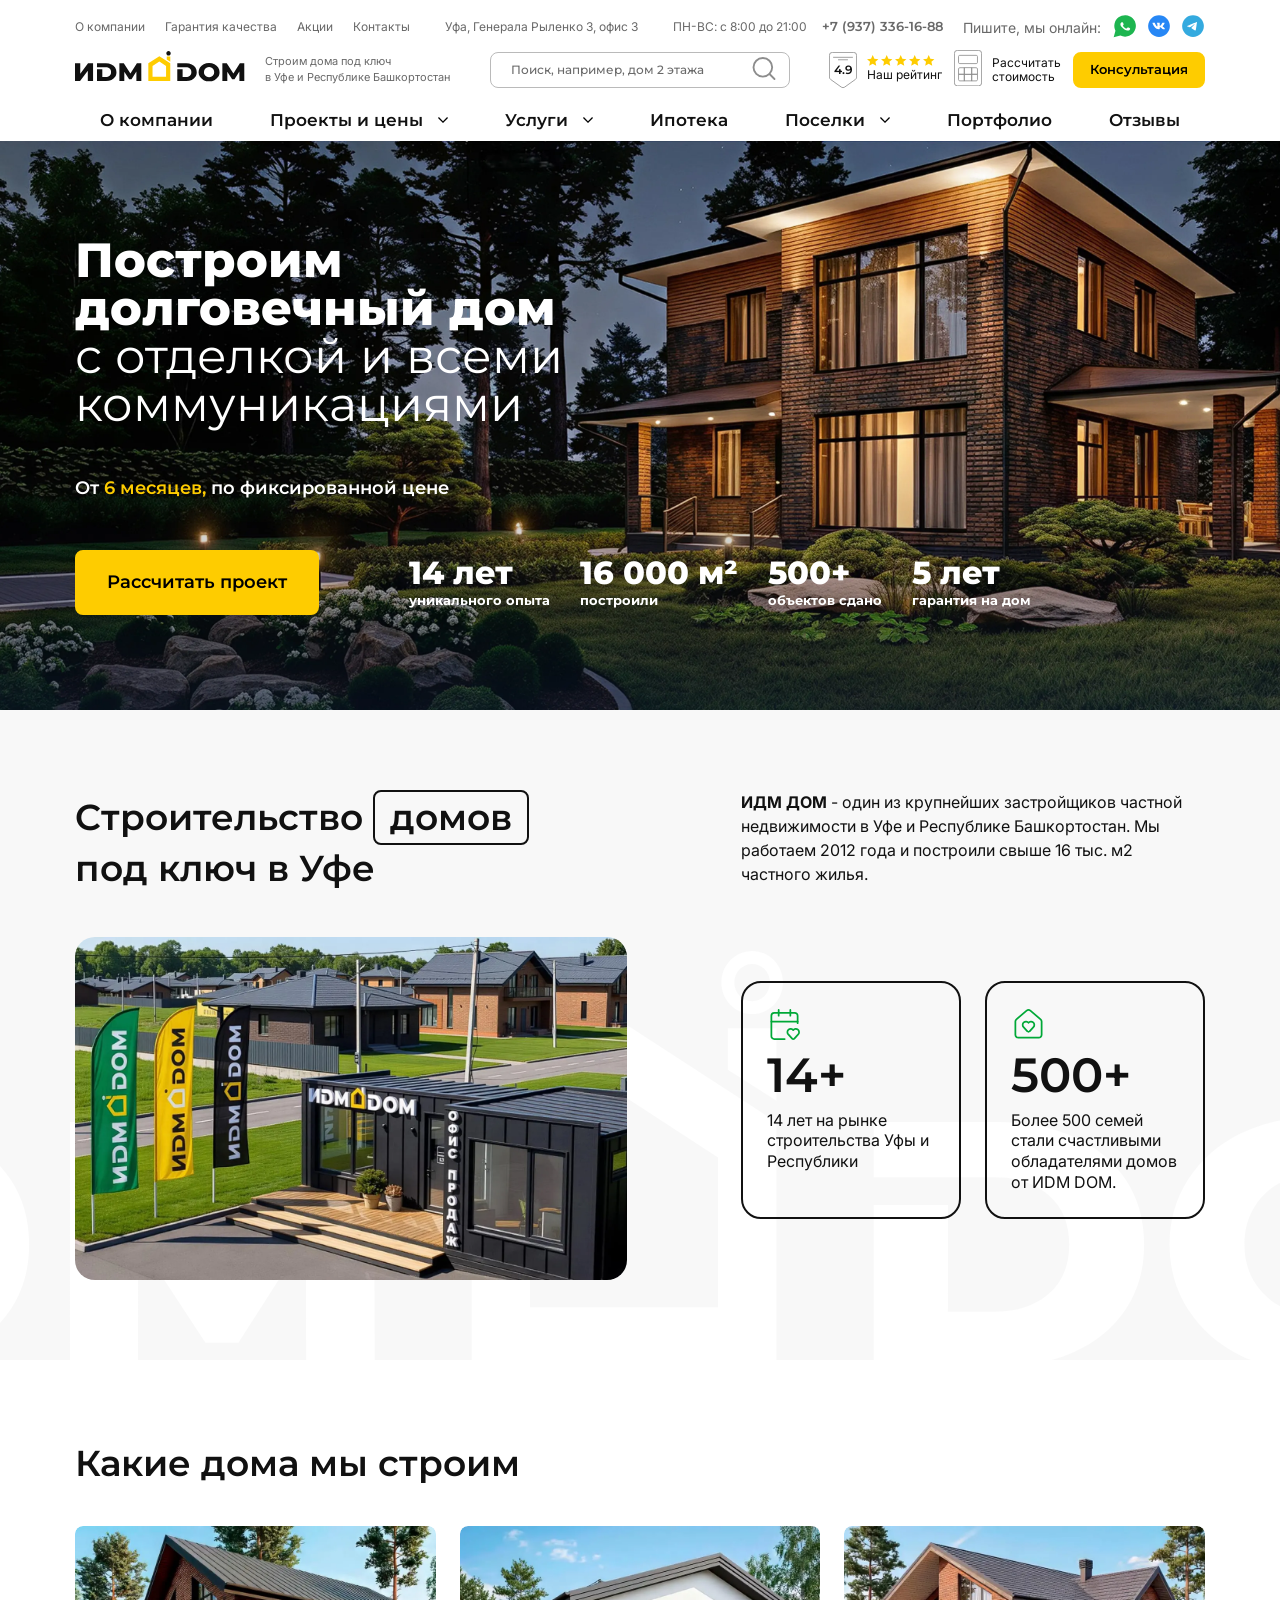
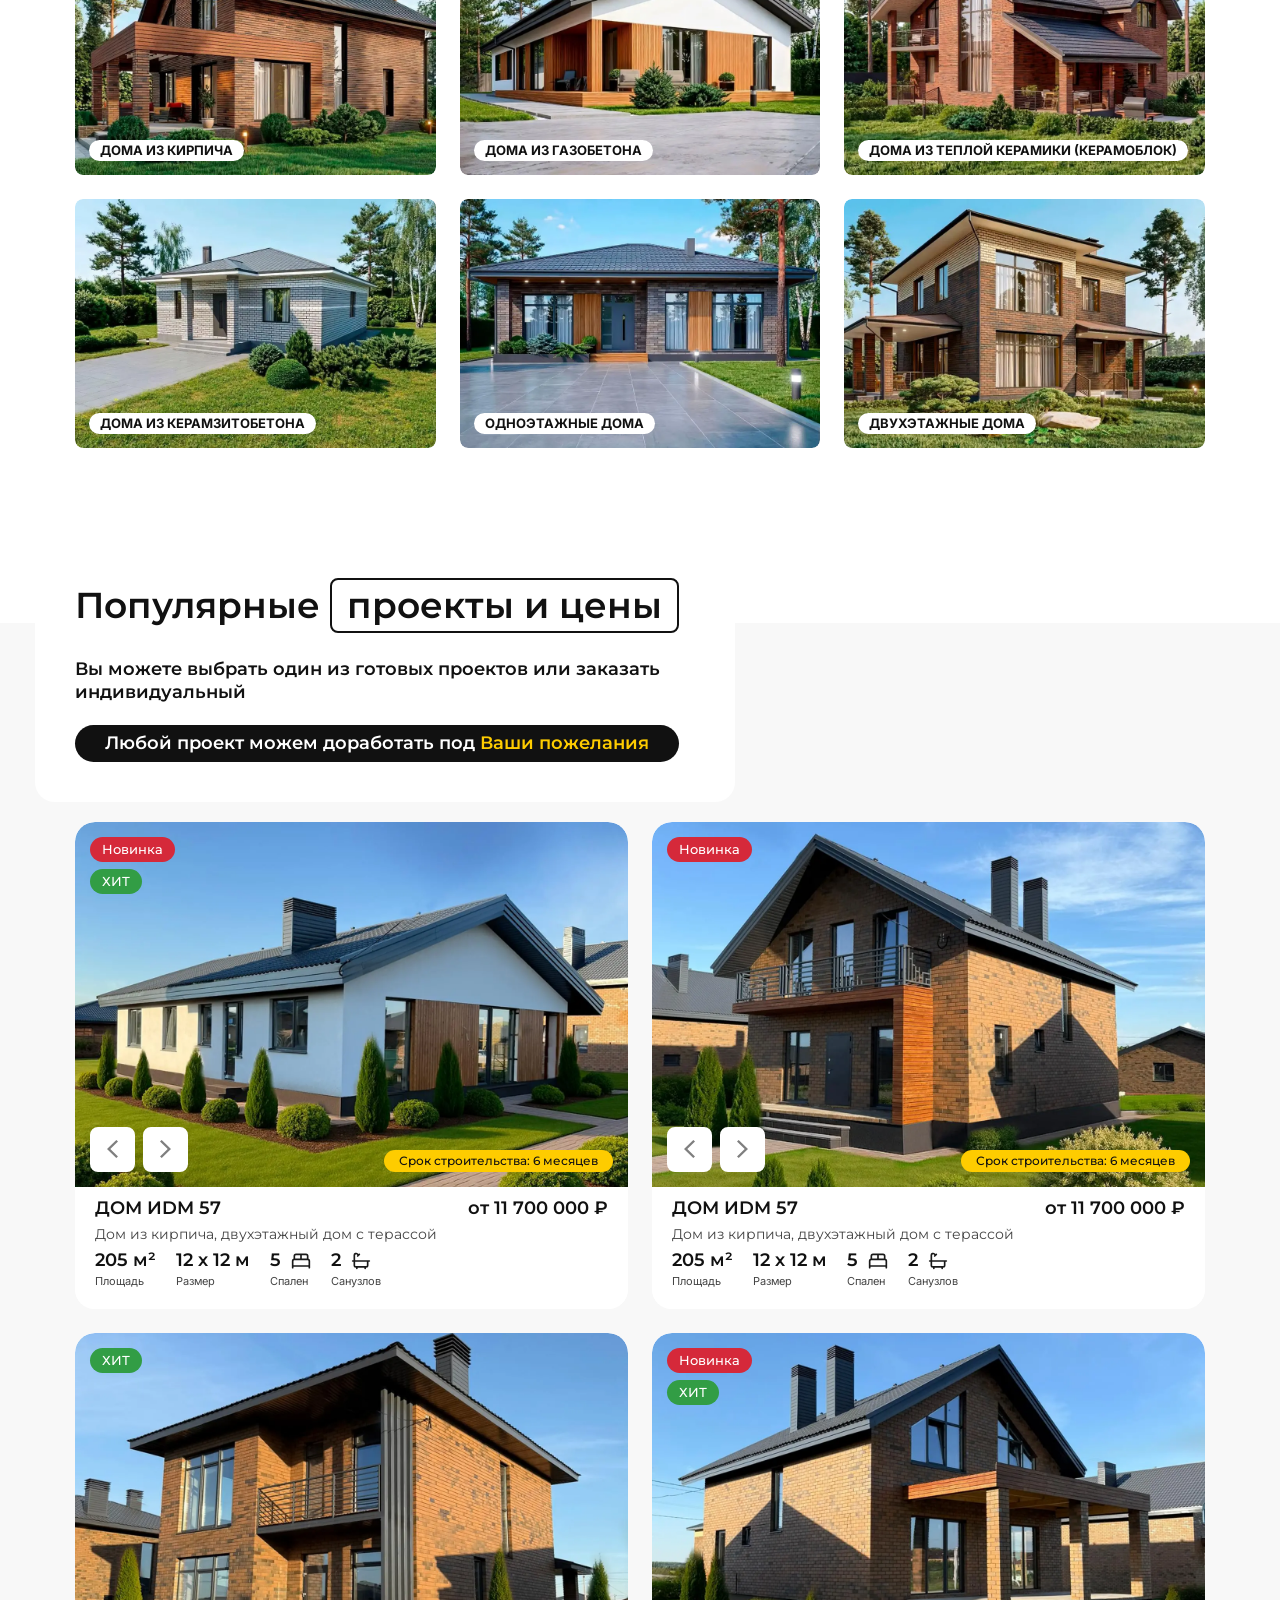
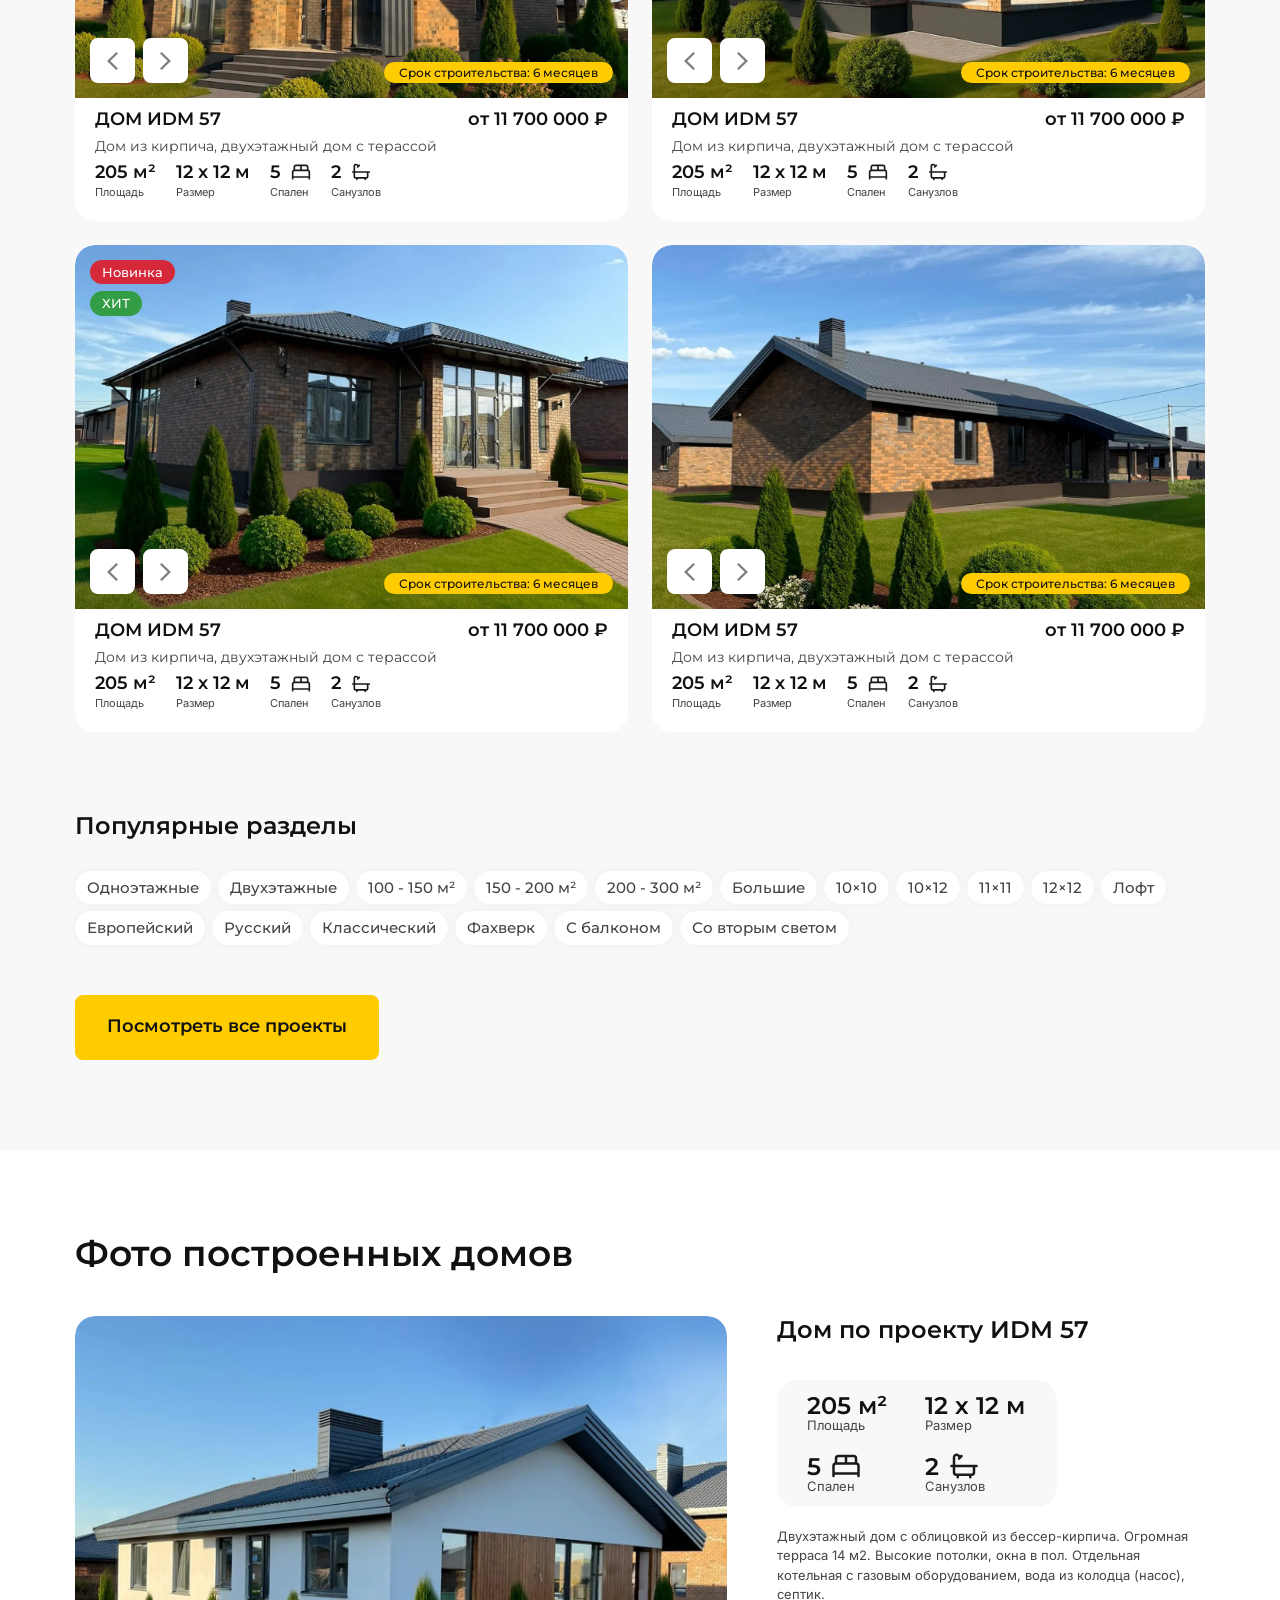
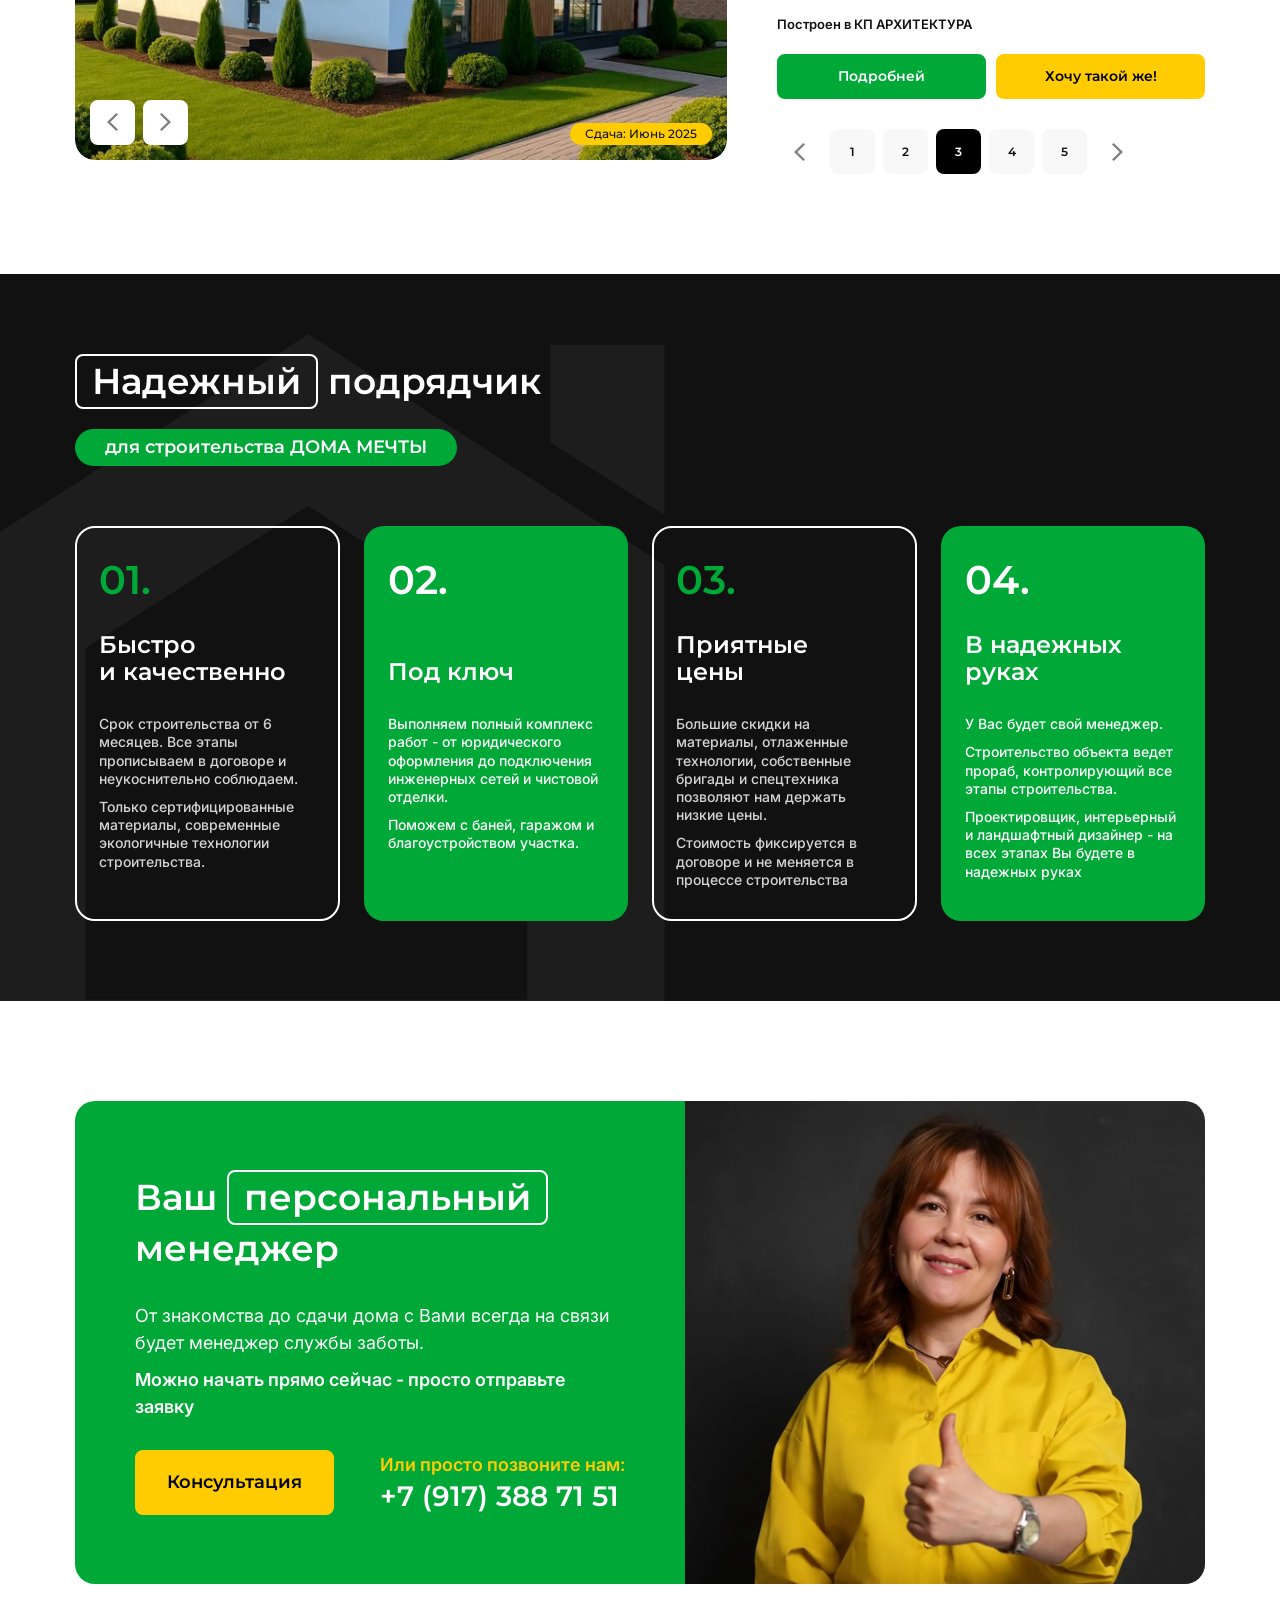
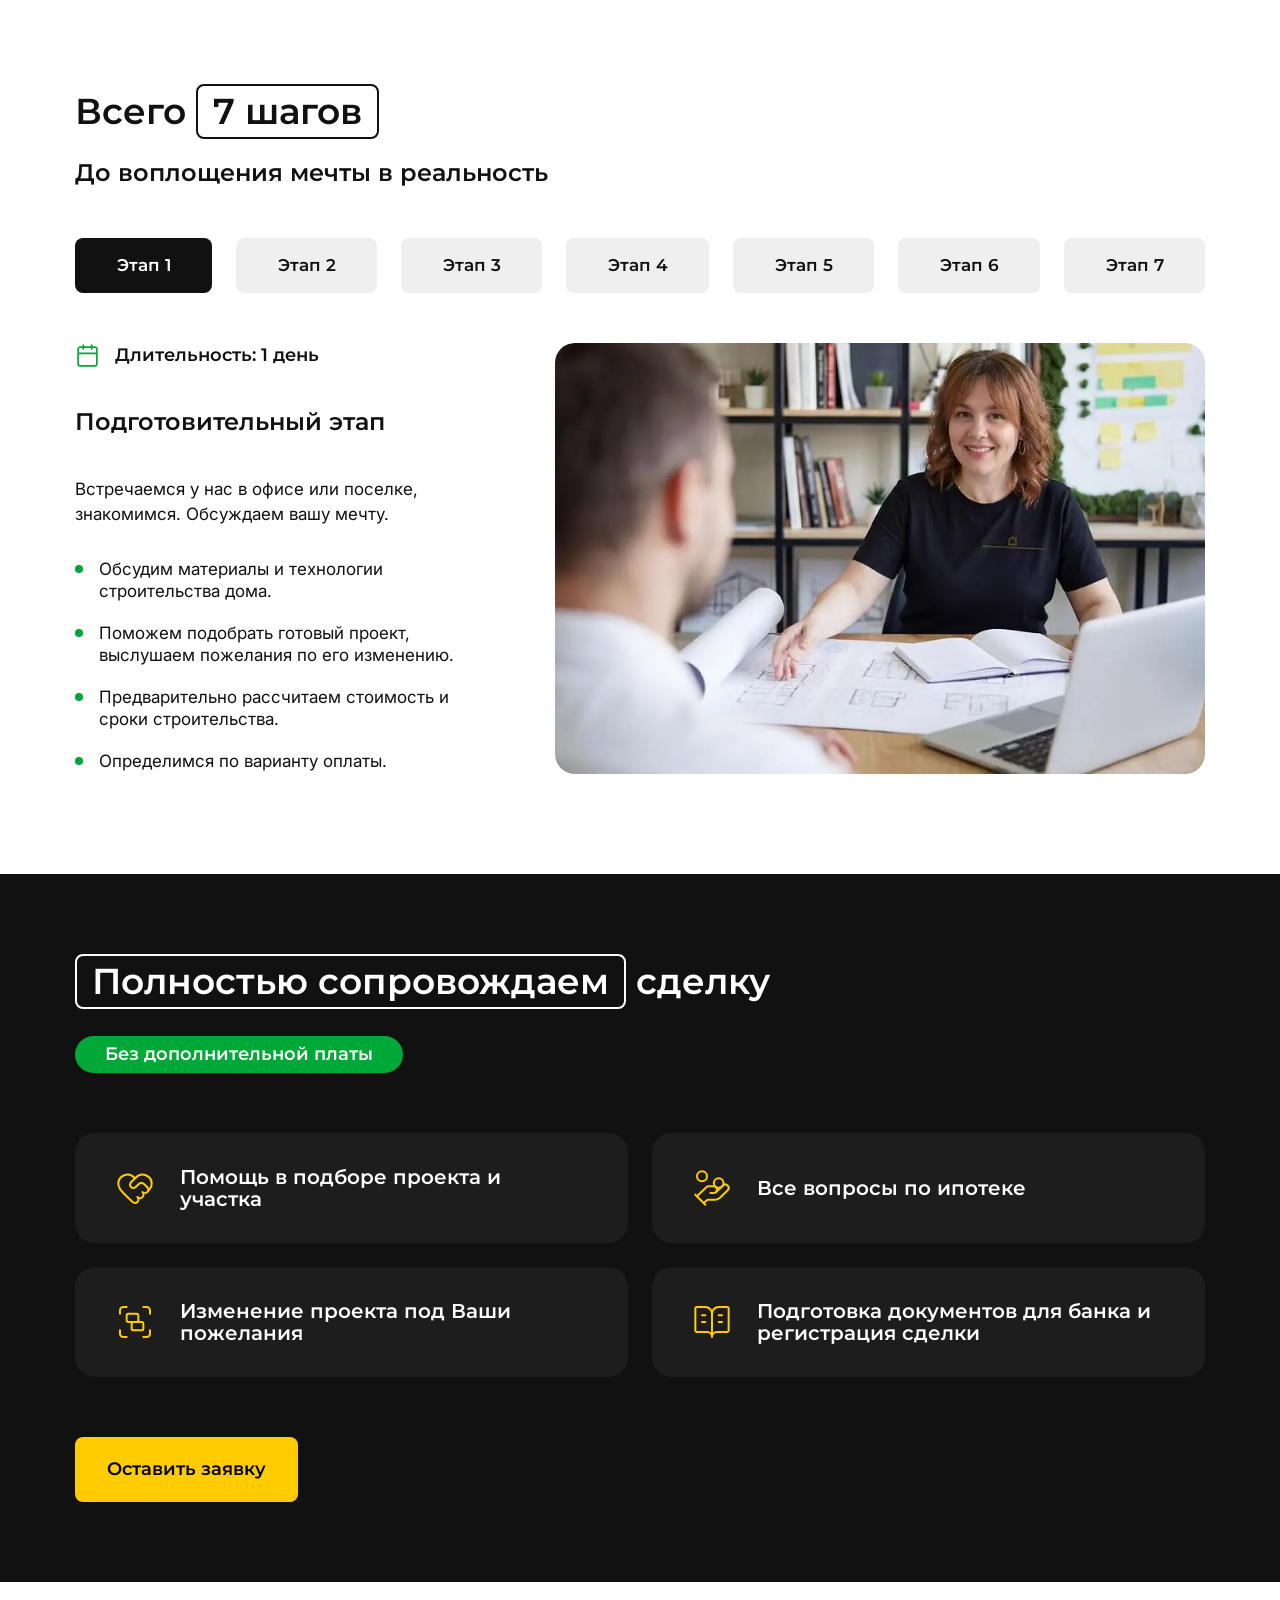
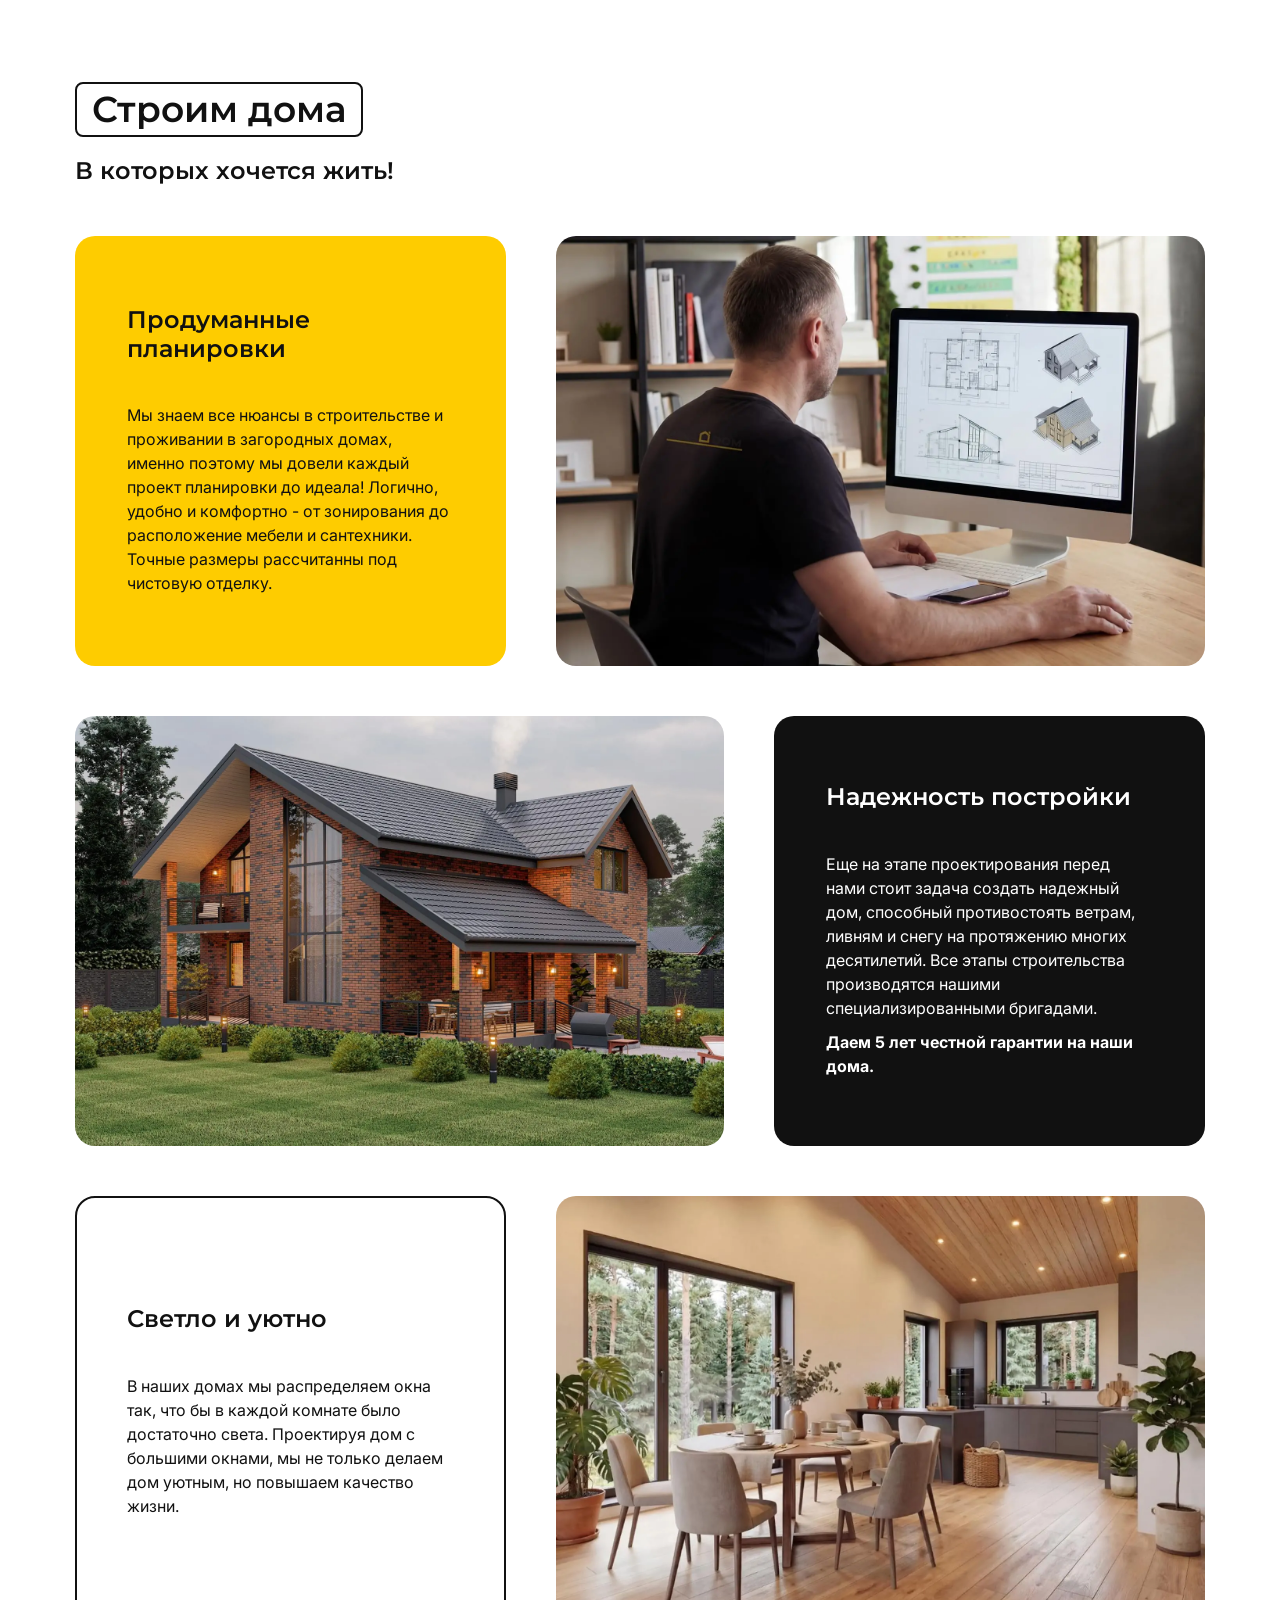
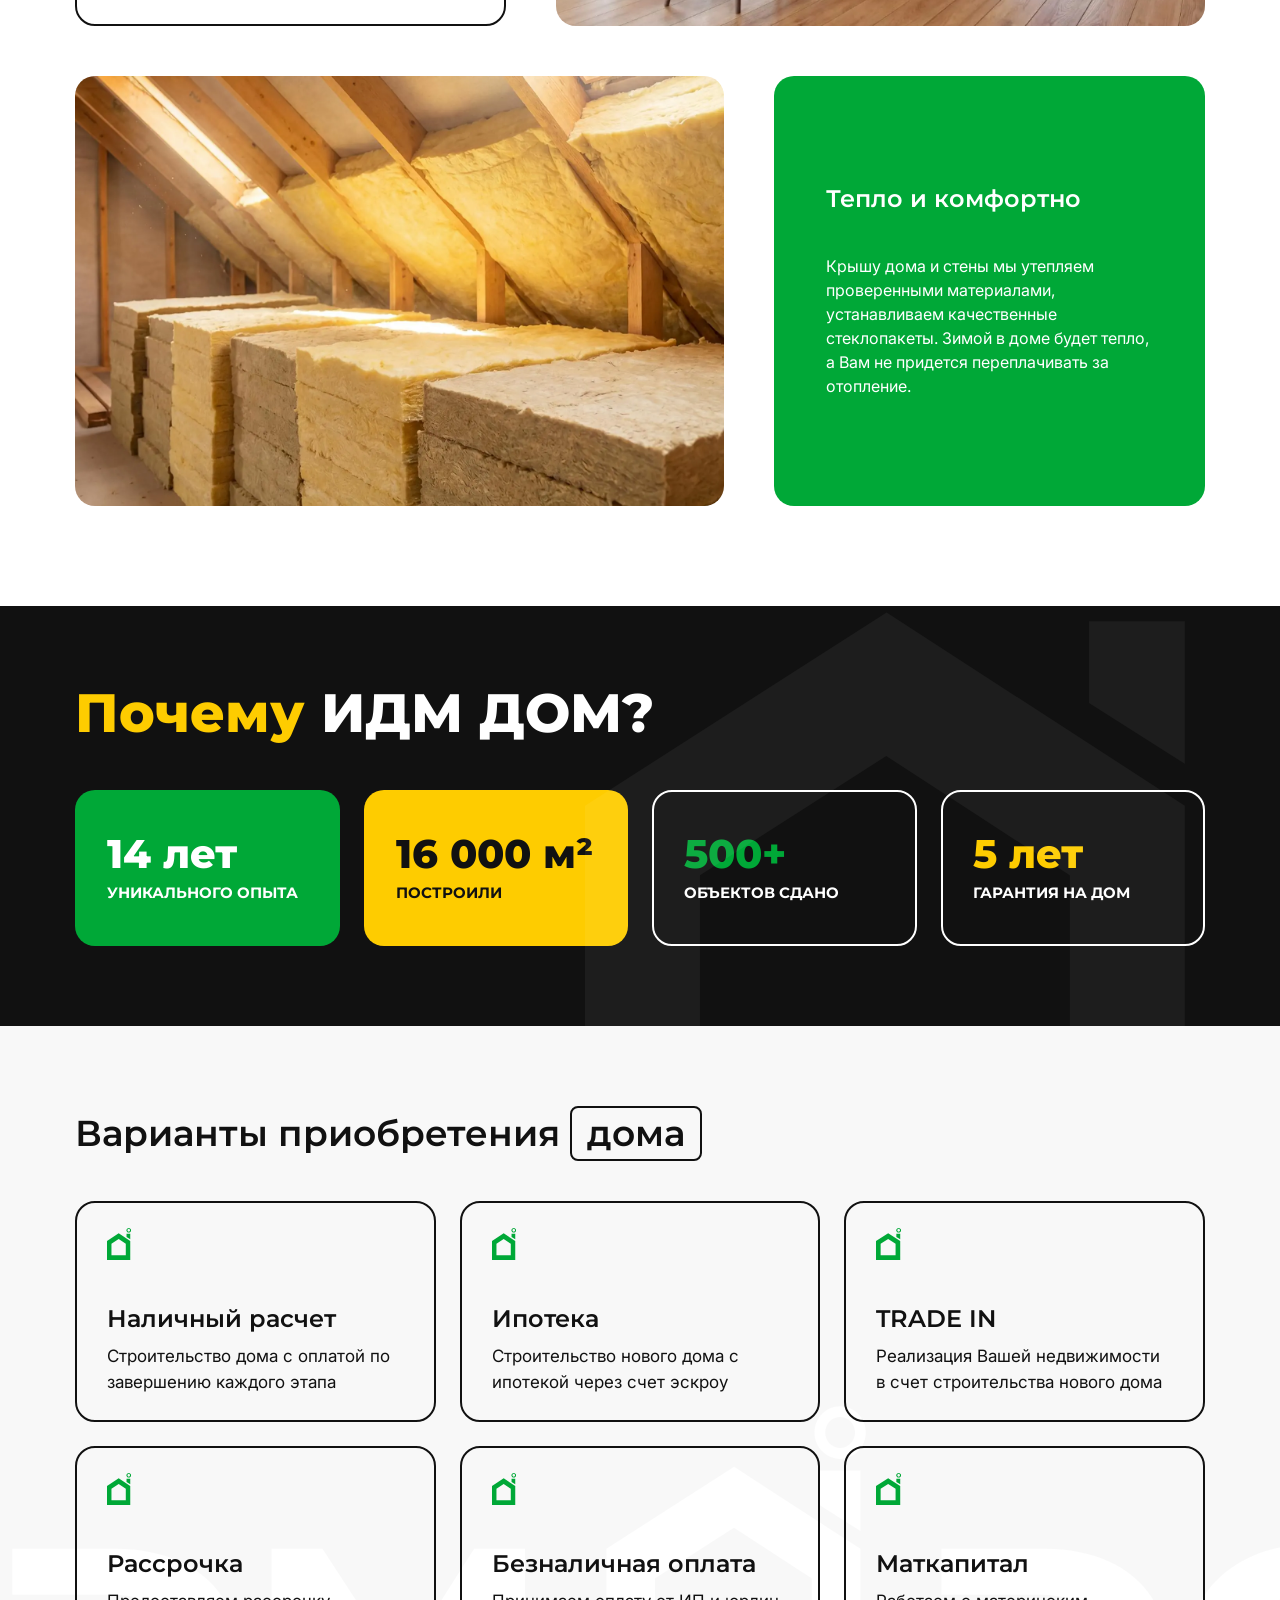
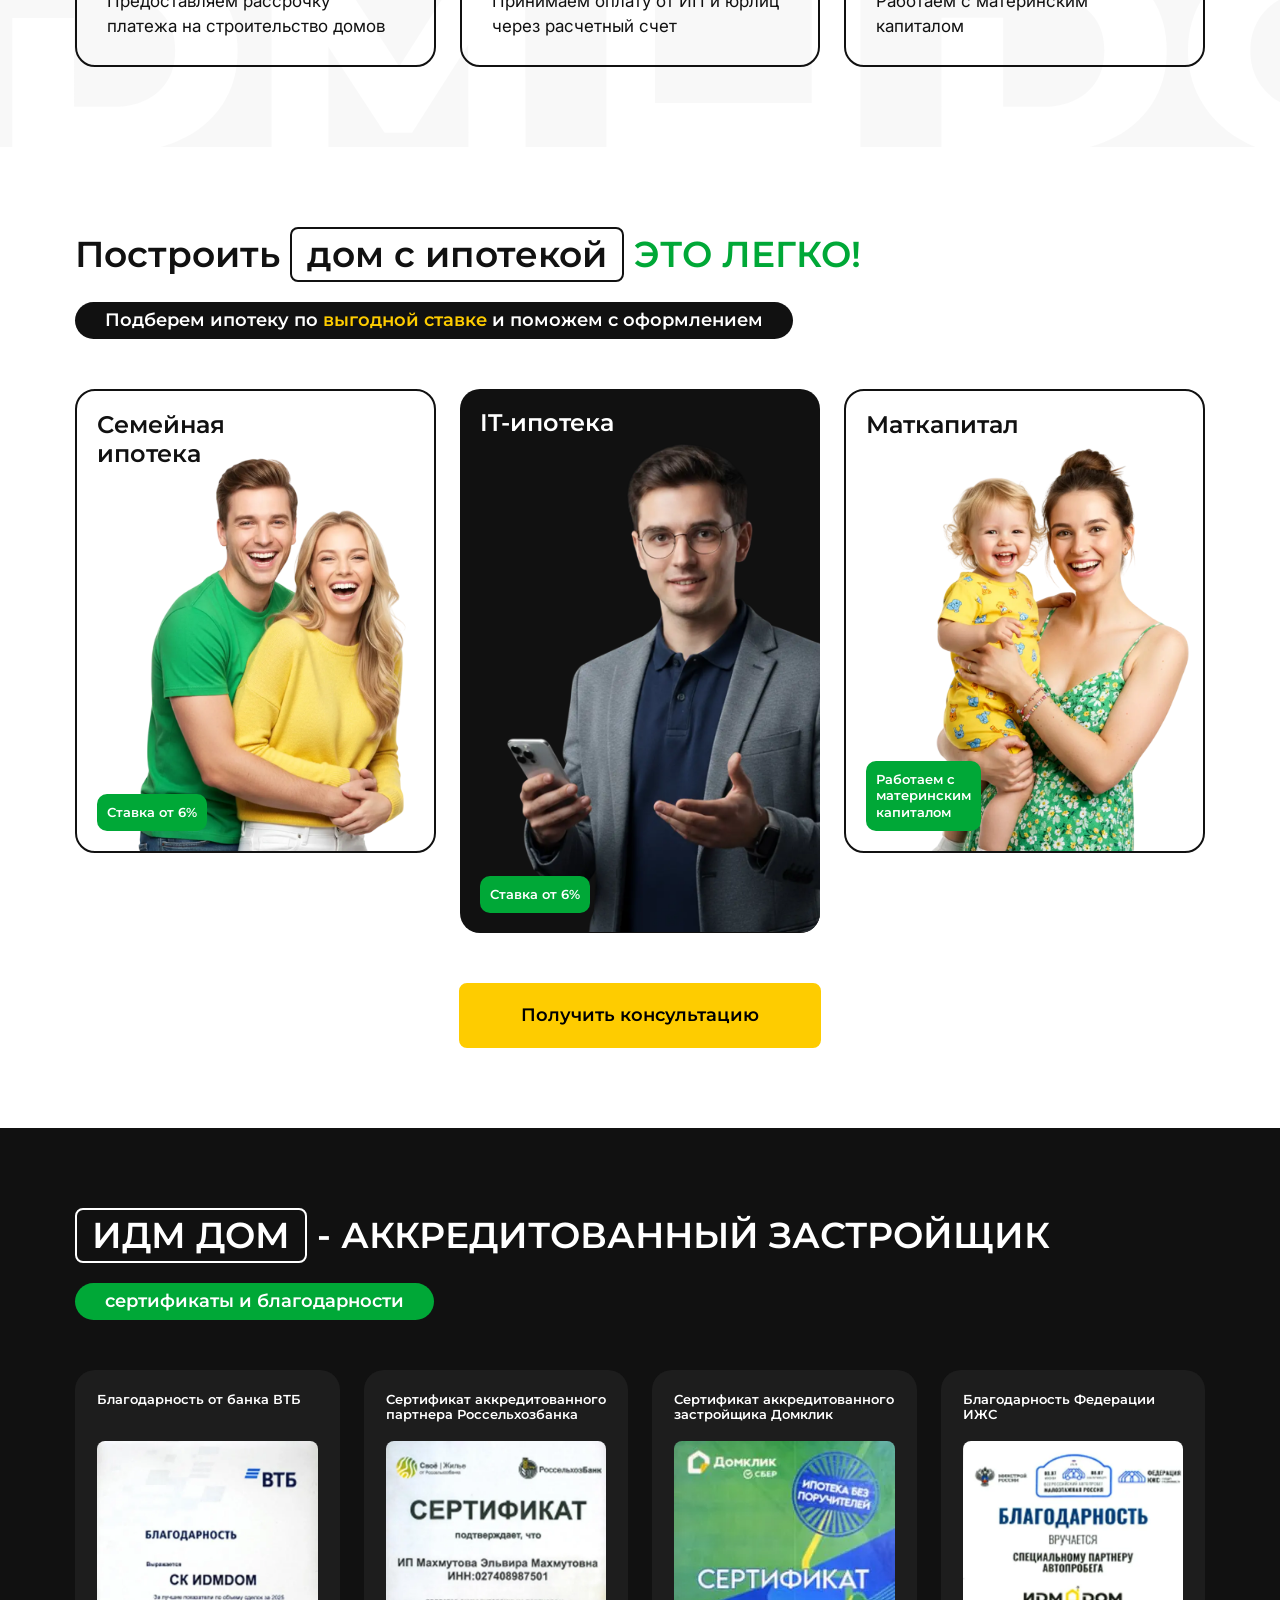
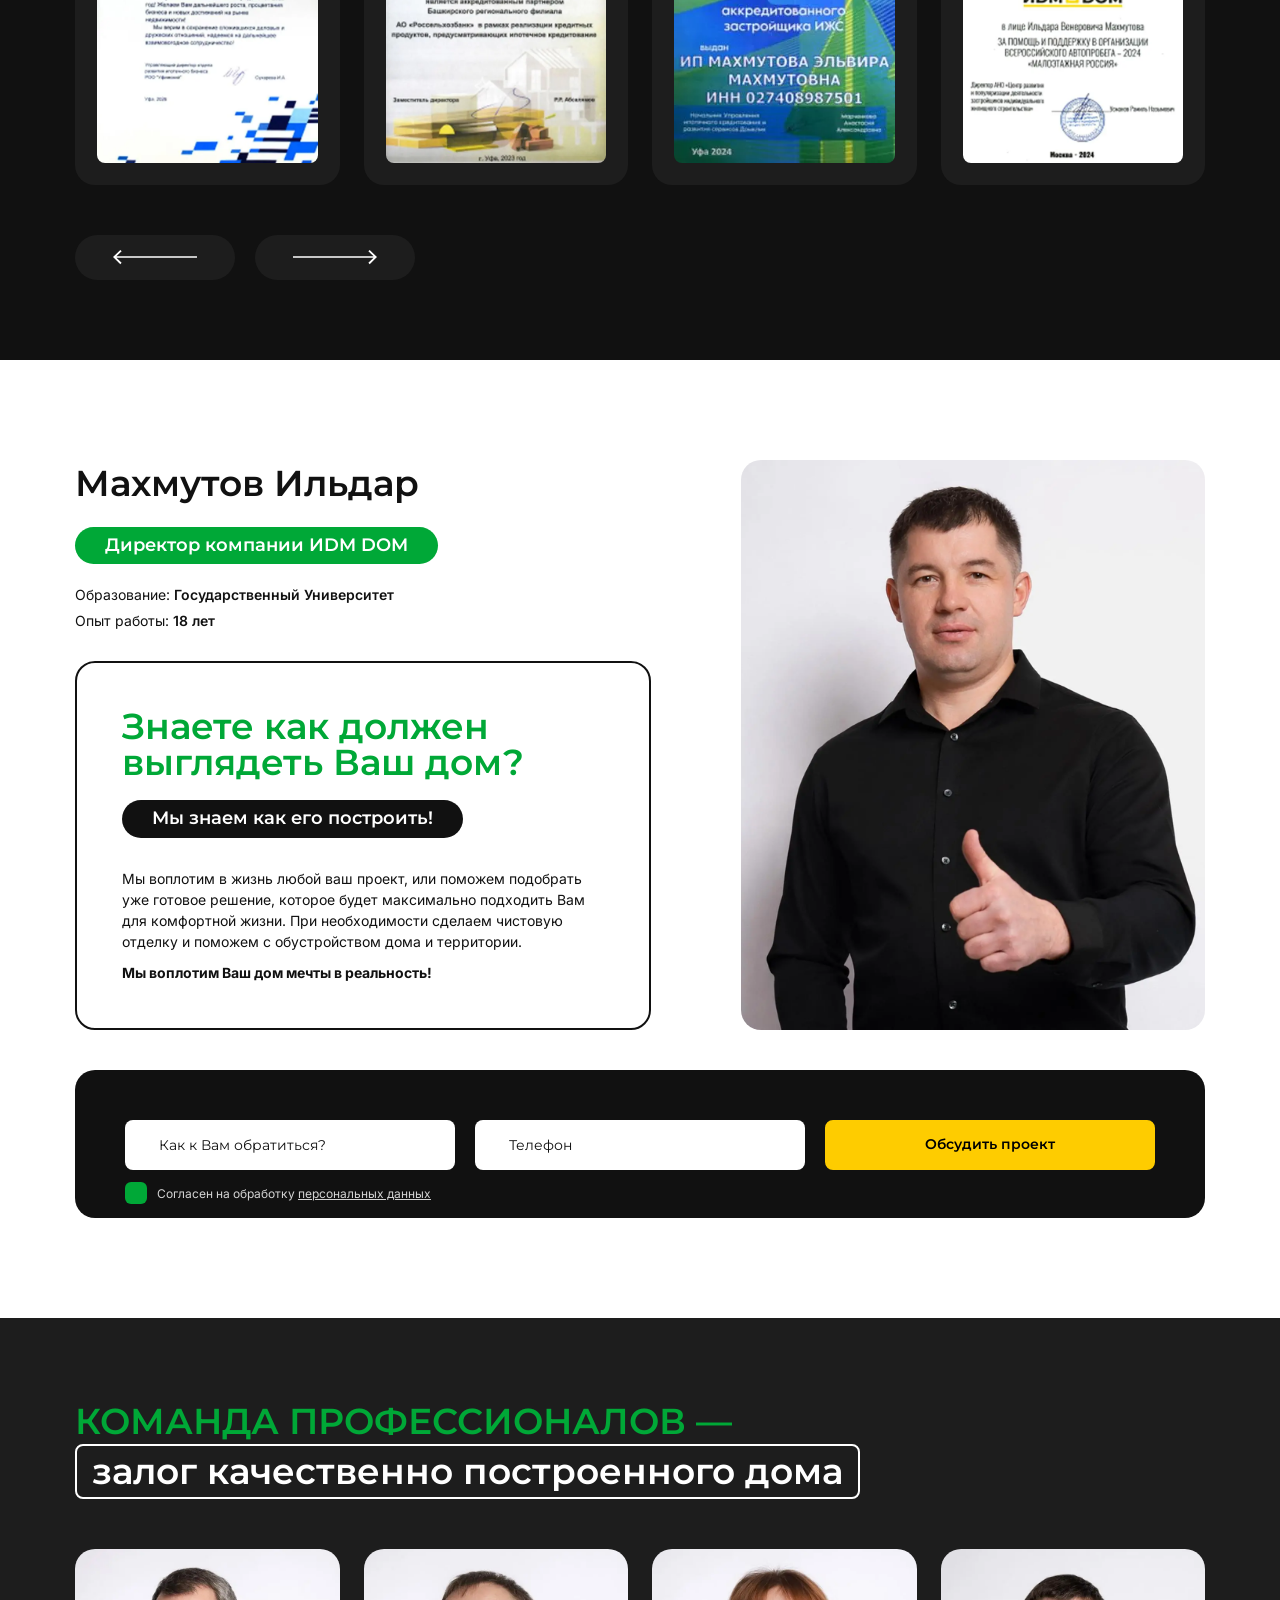
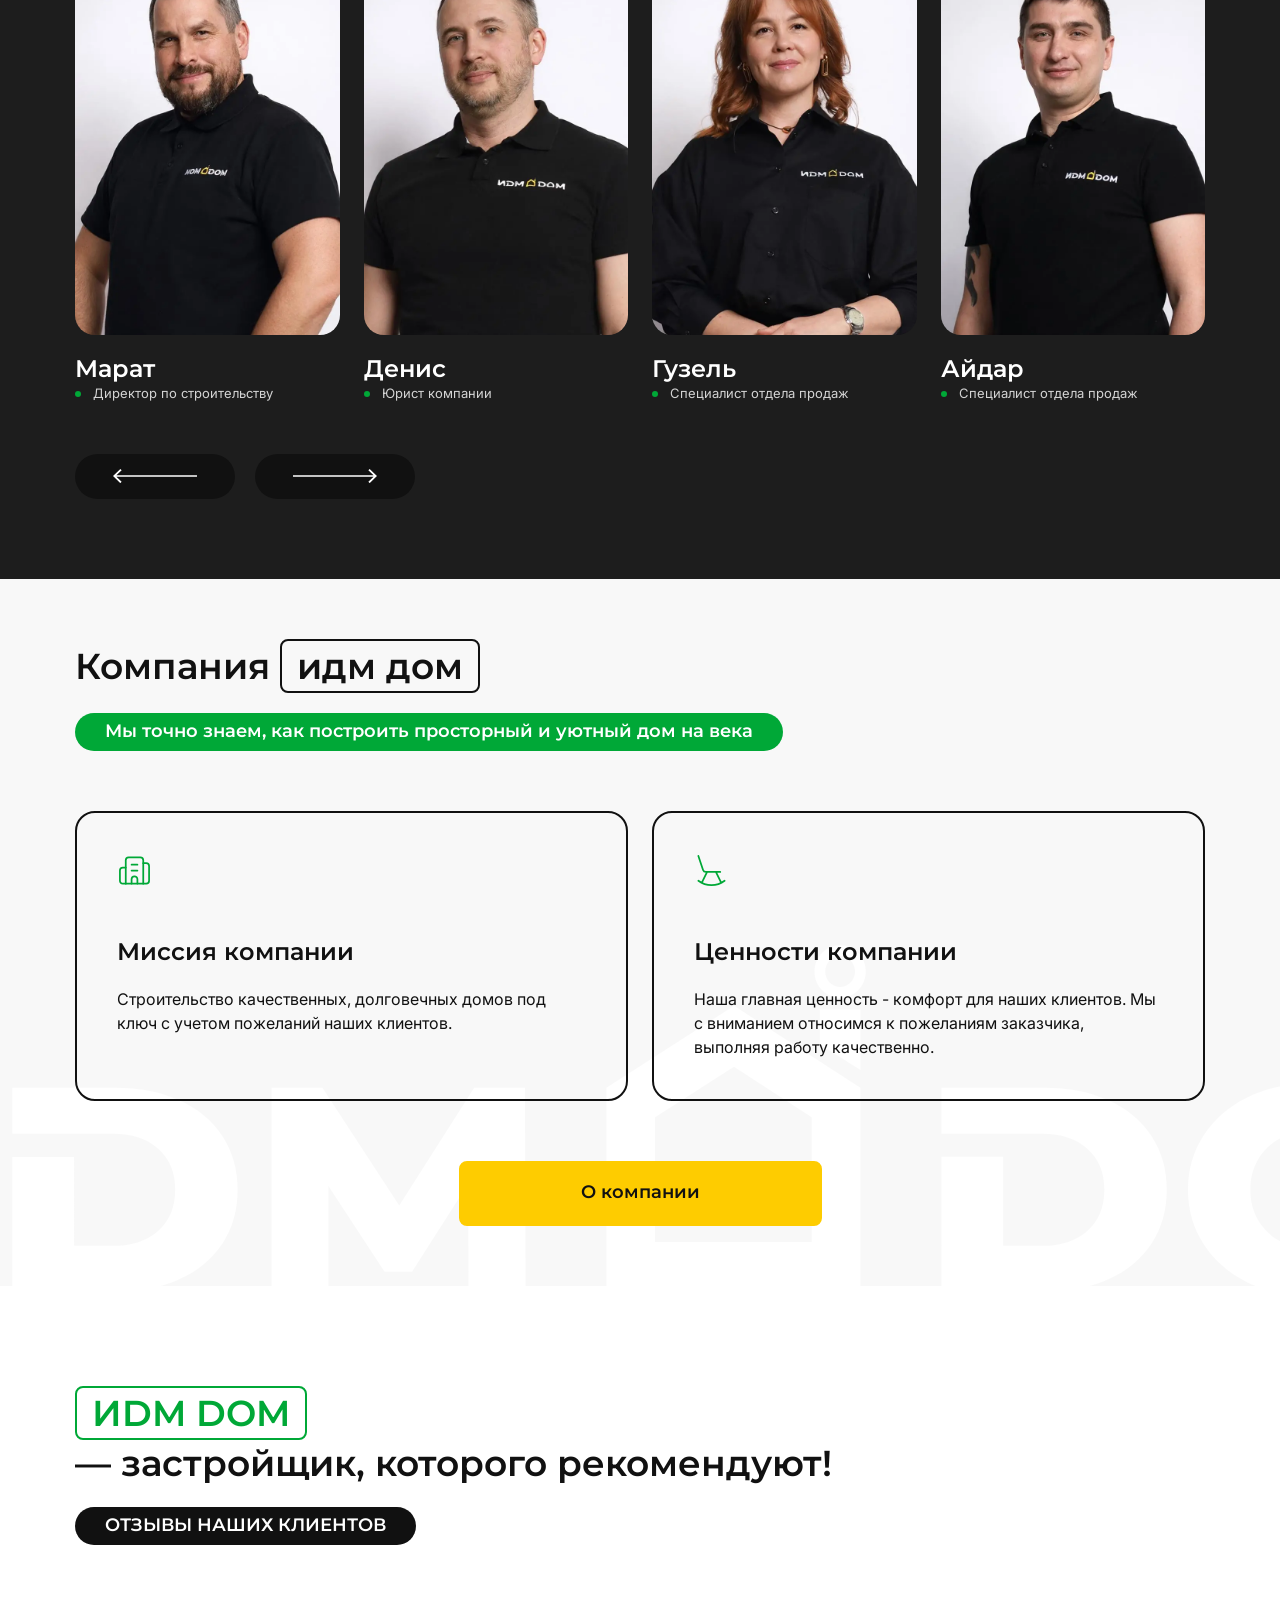
==== commit 7ba84b99: "comment11" ====
--- a/index.html
+++ b/index.html
@@ -763,8 +763,9 @@
 						</div>
 						<div class="info__right">
 							<div class="info__text">
-                                <p><span>ИДМ ДОМ</span> - один из крупнейших застройщиков частной недвижимости в Уфе и Республике Башкортостан. Мы работаем 2012 года и построили свыше 16 тыс. м2 частного жилья.</p>
-                            </div>
+								<p><span>ИДМ ДОМ</span> - один из крупнейших застройщиков частной недвижимости в Уфе и Республике
+									Башкортостан. Мы работаем 2012 года и построили свыше 16 тыс. м2 частного жилья.</p>
+							</div>
 							<div class="info__items">
 								<div class="info__item">
 									<div class="info__item-icon">
@@ -788,63 +789,63 @@
 					<img src="img/logo2.svg" alt="">
 				</div>
 			</section>
-		    <section class="houses">
-                <div class="container">
-                    <div class="houses__inner">
-                        <h2 class="houses__title h2">Какие дома мы строим</h2>
-                        <div class="houses__cards">
-                            <div class="house-card">
-                                <a href="" class="house-card__img">
-                                    <img src="img/house-img.webp" alt="">
+			<section class="houses">
+				<div class="container">
+					<div class="houses__inner">
+						<h2 class="houses__title h2">Какие дома мы строим</h2>
+						<div class="houses__cards">
+							<div class="house-card">
+								<a href="" class="house-card__img">
+									<img src="img/house-img.webp" alt="">
 									<img src="img/house-img--1.webp" alt="">
-                                </a>
-                                <div class="house-card__title">Дома из кирпича</div>
+								</a>
+								<div class="house-card__title">Дома из кирпича</div>
 								<div class="house-card__title house-card__title--mob">Кирпич</div>
-                            </div>
-                            <div class="house-card">
-                                <a href="" class="house-card__img">
-                                    <img src="img/house-img2.webp" alt="">
+							</div>
+							<div class="house-card">
+								<a href="" class="house-card__img">
+									<img src="img/house-img2.webp" alt="">
 									<img src="img/house-img2--1.webp" alt="">
-                                </a>
-                                <div class="house-card__title">Дома из газобетона</div>
+								</a>
+								<div class="house-card__title">Дома из газобетона</div>
 								<div class="house-card__title house-card__title--mob">Газобетон</div>
-                            </div>
-                            <div class="house-card">
-                                <a href="" class="house-card__img">
-                                    <img src="img/house-img3.webp" alt="">
+							</div>
+							<div class="house-card">
+								<a href="" class="house-card__img">
+									<img src="img/house-img3.webp" alt="">
 									<img src="img/house-img3--1.webp" alt="">
-                                </a>
-                                <div class="house-card__title">Дома из теплой керамики (керамоблок)</div>
+								</a>
+								<div class="house-card__title">Дома из теплой керамики (керамоблок)</div>
 								<div class="house-card__title house-card__title--mob">Керамоблок</div>
-                            </div>
-                            <div class="house-card">
-                                <a href="" class="house-card__img">
-                                    <img src="img/house-img4.webp" alt="">
+							</div>
+							<div class="house-card">
+								<a href="" class="house-card__img">
+									<img src="img/house-img4.webp" alt="">
 									<img src="img/house-img4--1.webp" alt="">
-                                </a>
-                                <div class="house-card__title">Дома из керамзитобетона</div>
+								</a>
+								<div class="house-card__title">Дома из керамзитобетона</div>
 								<div class="house-card__title house-card__title--mob">Керамзитобетон</div>
-                            </div>
-                            <div class="house-card">
-                                <a href="" class="house-card__img">
-                                    <img src="img/house-img5.webp" alt="">
+							</div>
+							<div class="house-card">
+								<a href="" class="house-card__img">
+									<img src="img/house-img5.webp" alt="">
 									<img src="img/house-img5--1.webp" alt="">
-                                </a>
-                                <div class="house-card__title">Одноэтажные дома</div>
+								</a>
+								<div class="house-card__title">Одноэтажные дома</div>
 								<div class="house-card__title house-card__title--mob">Одноэтажные </div>
-                            </div>
-                            <div class="house-card">
-                                <a href="" class="house-card__img">
-                                    <img src="img/house-img6.webp" alt="">
+							</div>
+							<div class="house-card">
+								<a href="" class="house-card__img">
+									<img src="img/house-img6.webp" alt="">
 									<img src="img/house-img6--1.webp" alt="">
-                                </a>
-                                <div class="house-card__title">Двухэтажные дома</div>
+								</a>
+								<div class="house-card__title">Двухэтажные дома</div>
 								<div class="house-card__title house-card__title--mob">Двухэтажные</div>
-                            </div>
-                        </div>
-                    </div>
-                </div>
-            </section>
+							</div>
+						</div>
+					</div>
+				</div>
+			</section>
 			<section class="projects">
 				<div class="container">
 					<div class="projects__inner">
@@ -877,12 +878,16 @@
 										<div class="project-card__slider-nav">
 											<div class="swiper-button-prev">
 												<svg width="11" height="18" viewBox="0 0 11 18" fill="none" xmlns="http://www.w3.org/2000/svg">
-													<path opacity="0.5" d="M-3.93402e-07 9L9.32862 -7.30582e-08L11 1.6125L3.30389 9L10.9611 16.3875L9.28975 18L-3.93402e-07 9Z" fill="black"/>
+													<path opacity="0.5"
+														d="M-3.93402e-07 9L9.32862 -7.30582e-08L11 1.6125L3.30389 9L10.9611 16.3875L9.28975 18L-3.93402e-07 9Z"
+														fill="black" />
 												</svg>
 											</div>
 											<div class="swiper-button-next">
 												<svg width="11" height="18" viewBox="0 0 11 18" fill="none" xmlns="http://www.w3.org/2000/svg">
-													<path opacity="0.5" d="M11 9L1.67138 -7.30582e-08L7.04846e-08 1.6125L7.69611 9L0.0388694 16.3875L1.71025 18L11 9Z" fill="black"/>
+													<path opacity="0.5"
+														d="M11 9L1.67138 -7.30582e-08L7.04846e-08 1.6125L7.69611 9L0.0388694 16.3875L1.71025 18L11 9Z"
+														fill="black" />
 												</svg>
 											</div>
 										</div>
@@ -909,7 +914,8 @@
 											<div class="project-card__item-text">Спален</div>
 										</div>
 										<div class="project-card__item">
-											<div class="project-card__item-title">2 <span><img src="img/project-icon2.svg" alt=""></span></div>
+											<div class="project-card__item-title">2 <span><img src="img/project-icon2.svg" alt=""></span>
+											</div>
 											<div class="project-card__item-text">Санузлов</div>
 										</div>
 									</div>
@@ -937,12 +943,16 @@
 										<div class="project-card__slider-nav">
 											<div class="swiper-button-prev">
 												<svg width="11" height="18" viewBox="0 0 11 18" fill="none" xmlns="http://www.w3.org/2000/svg">
-													<path opacity="0.5" d="M-3.93402e-07 9L9.32862 -7.30582e-08L11 1.6125L3.30389 9L10.9611 16.3875L9.28975 18L-3.93402e-07 9Z" fill="black"/>
+													<path opacity="0.5"
+														d="M-3.93402e-07 9L9.32862 -7.30582e-08L11 1.6125L3.30389 9L10.9611 16.3875L9.28975 18L-3.93402e-07 9Z"
+														fill="black" />
 												</svg>
 											</div>
 											<div class="swiper-button-next">
 												<svg width="11" height="18" viewBox="0 0 11 18" fill="none" xmlns="http://www.w3.org/2000/svg">
-													<path opacity="0.5" d="M11 9L1.67138 -7.30582e-08L7.04846e-08 1.6125L7.69611 9L0.0388694 16.3875L1.71025 18L11 9Z" fill="black"/>
+													<path opacity="0.5"
+														d="M11 9L1.67138 -7.30582e-08L7.04846e-08 1.6125L7.69611 9L0.0388694 16.3875L1.71025 18L11 9Z"
+														fill="black" />
 												</svg>
 											</div>
 										</div>
@@ -969,7 +979,8 @@
 											<div class="project-card__item-text">Спален</div>
 										</div>
 										<div class="project-card__item">
-											<div class="project-card__item-title">2 <span><img src="img/project-icon2.svg" alt=""></span></div>
+											<div class="project-card__item-title">2 <span><img src="img/project-icon2.svg" alt=""></span>
+											</div>
 											<div class="project-card__item-text">Санузлов</div>
 										</div>
 									</div>
@@ -997,12 +1008,16 @@
 										<div class="project-card__slider-nav">
 											<div class="swiper-button-prev">
 												<svg width="11" height="18" viewBox="0 0 11 18" fill="none" xmlns="http://www.w3.org/2000/svg">
-													<path opacity="0.5" d="M-3.93402e-07 9L9.32862 -7.30582e-08L11 1.6125L3.30389 9L10.9611 16.3875L9.28975 18L-3.93402e-07 9Z" fill="black"/>
+													<path opacity="0.5"
+														d="M-3.93402e-07 9L9.32862 -7.30582e-08L11 1.6125L3.30389 9L10.9611 16.3875L9.28975 18L-3.93402e-07 9Z"
+														fill="black" />
 												</svg>
 											</div>
 											<div class="swiper-button-next">
 												<svg width="11" height="18" viewBox="0 0 11 18" fill="none" xmlns="http://www.w3.org/2000/svg">
-													<path opacity="0.5" d="M11 9L1.67138 -7.30582e-08L7.04846e-08 1.6125L7.69611 9L0.0388694 16.3875L1.71025 18L11 9Z" fill="black"/>
+													<path opacity="0.5"
+														d="M11 9L1.67138 -7.30582e-08L7.04846e-08 1.6125L7.69611 9L0.0388694 16.3875L1.71025 18L11 9Z"
+														fill="black" />
 												</svg>
 											</div>
 										</div>
@@ -1029,7 +1044,8 @@
 											<div class="project-card__item-text">Спален</div>
 										</div>
 										<div class="project-card__item">
-											<div class="project-card__item-title">2 <span><img src="img/project-icon2.svg" alt=""></span></div>
+											<div class="project-card__item-title">2 <span><img src="img/project-icon2.svg" alt=""></span>
+											</div>
 											<div class="project-card__item-text">Санузлов</div>
 										</div>
 									</div>
@@ -1058,12 +1074,16 @@
 										<div class="project-card__slider-nav">
 											<div class="swiper-button-prev">
 												<svg width="11" height="18" viewBox="0 0 11 18" fill="none" xmlns="http://www.w3.org/2000/svg">
-													<path opacity="0.5" d="M-3.93402e-07 9L9.32862 -7.30582e-08L11 1.6125L3.30389 9L10.9611 16.3875L9.28975 18L-3.93402e-07 9Z" fill="black"/>
+													<path opacity="0.5"
+														d="M-3.93402e-07 9L9.32862 -7.30582e-08L11 1.6125L3.30389 9L10.9611 16.3875L9.28975 18L-3.93402e-07 9Z"
+														fill="black" />
 												</svg>
 											</div>
 											<div class="swiper-button-next">
 												<svg width="11" height="18" viewBox="0 0 11 18" fill="none" xmlns="http://www.w3.org/2000/svg">
-													<path opacity="0.5" d="M11 9L1.67138 -7.30582e-08L7.04846e-08 1.6125L7.69611 9L0.0388694 16.3875L1.71025 18L11 9Z" fill="black"/>
+													<path opacity="0.5"
+														d="M11 9L1.67138 -7.30582e-08L7.04846e-08 1.6125L7.69611 9L0.0388694 16.3875L1.71025 18L11 9Z"
+														fill="black" />
 												</svg>
 											</div>
 										</div>
@@ -1090,7 +1110,8 @@
 											<div class="project-card__item-text">Спален</div>
 										</div>
 										<div class="project-card__item">
-											<div class="project-card__item-title">2 <span><img src="img/project-icon2.svg" alt=""></span></div>
+											<div class="project-card__item-title">2 <span><img src="img/project-icon2.svg" alt=""></span>
+											</div>
 											<div class="project-card__item-text">Санузлов</div>
 										</div>
 									</div>
@@ -1119,12 +1140,16 @@
 										<div class="project-card__slider-nav">
 											<div class="swiper-button-prev">
 												<svg width="11" height="18" viewBox="0 0 11 18" fill="none" xmlns="http://www.w3.org/2000/svg">
-													<path opacity="0.5" d="M-3.93402e-07 9L9.32862 -7.30582e-08L11 1.6125L3.30389 9L10.9611 16.3875L9.28975 18L-3.93402e-07 9Z" fill="black"/>
+													<path opacity="0.5"
+														d="M-3.93402e-07 9L9.32862 -7.30582e-08L11 1.6125L3.30389 9L10.9611 16.3875L9.28975 18L-3.93402e-07 9Z"
+														fill="black" />
 												</svg>
 											</div>
 											<div class="swiper-button-next">
 												<svg width="11" height="18" viewBox="0 0 11 18" fill="none" xmlns="http://www.w3.org/2000/svg">
-													<path opacity="0.5" d="M11 9L1.67138 -7.30582e-08L7.04846e-08 1.6125L7.69611 9L0.0388694 16.3875L1.71025 18L11 9Z" fill="black"/>
+													<path opacity="0.5"
+														d="M11 9L1.67138 -7.30582e-08L7.04846e-08 1.6125L7.69611 9L0.0388694 16.3875L1.71025 18L11 9Z"
+														fill="black" />
 												</svg>
 											</div>
 										</div>
@@ -1151,7 +1176,8 @@
 											<div class="project-card__item-text">Спален</div>
 										</div>
 										<div class="project-card__item">
-											<div class="project-card__item-title">2 <span><img src="img/project-icon2.svg" alt=""></span></div>
+											<div class="project-card__item-title">2 <span><img src="img/project-icon2.svg" alt=""></span>
+											</div>
 											<div class="project-card__item-text">Санузлов</div>
 										</div>
 									</div>
@@ -1176,12 +1202,16 @@
 										<div class="project-card__slider-nav">
 											<div class="swiper-button-prev">
 												<svg width="11" height="18" viewBox="0 0 11 18" fill="none" xmlns="http://www.w3.org/2000/svg">
-													<path opacity="0.5" d="M-3.93402e-07 9L9.32862 -7.30582e-08L11 1.6125L3.30389 9L10.9611 16.3875L9.28975 18L-3.93402e-07 9Z" fill="black"/>
+													<path opacity="0.5"
+														d="M-3.93402e-07 9L9.32862 -7.30582e-08L11 1.6125L3.30389 9L10.9611 16.3875L9.28975 18L-3.93402e-07 9Z"
+														fill="black" />
 												</svg>
 											</div>
 											<div class="swiper-button-next">
 												<svg width="11" height="18" viewBox="0 0 11 18" fill="none" xmlns="http://www.w3.org/2000/svg">
-													<path opacity="0.5" d="M11 9L1.67138 -7.30582e-08L7.04846e-08 1.6125L7.69611 9L0.0388694 16.3875L1.71025 18L11 9Z" fill="black"/>
+													<path opacity="0.5"
+														d="M11 9L1.67138 -7.30582e-08L7.04846e-08 1.6125L7.69611 9L0.0388694 16.3875L1.71025 18L11 9Z"
+														fill="black" />
 												</svg>
 											</div>
 										</div>
@@ -1208,7 +1238,8 @@
 											<div class="project-card__item-text">Спален</div>
 										</div>
 										<div class="project-card__item">
-											<div class="project-card__item-title">2 <span><img src="img/project-icon2.svg" alt=""></span></div>
+											<div class="project-card__item-title">2 <span><img src="img/project-icon2.svg" alt=""></span>
+											</div>
 											<div class="project-card__item-text">Санузлов</div>
 										</div>
 									</div>
@@ -1243,97 +1274,109 @@
 					</div>
 				</div>
 			</section>
-            <section class="projects2">
-                <div class="container">
-                    <div class="projects2__inner">
-                        <h2 class="projects2__title h2">Фото построенных домов</h2>
-                        <div class="projects2__wrap">
-                            <div class="project-card">
-                                <div class="project-card__top">
-                                    <div class="project-card__slider" data-slider-id="0">
-                                        <div class="swiper mySwiper swiper-fade swiper-initialized swiper-horizontal swiper-pointer-events swiper-watch-progress swiper-backface-hidden">
-                                            <div class="swiper-wrapper" id="swiper-wrapper-9ab274144932d615" aria-live="polite">
-                                                <a href="" class="swiper-slide swiper-slide-visible swiper-slide-active" role="group" aria-label="1 / 3" style="width: 708px; opacity: 1; transform: translate3d(0px, 0px, 0px);">
-                                                    <img src="img/project-img.webp" alt="">
-                                                </a>
-                                                <a href="" class="swiper-slide swiper-slide-next" role="group" aria-label="2 / 3" style="width: 708px; opacity: 0; transform: translate3d(-708px, 0px, 0px);">
-                                                    <img src="img/project-img2.webp" alt="">
-                                                </a>
-                                                <a href="" class="swiper-slide" role="group" aria-label="3 / 3" style="width: 708px; opacity: 0; transform: translate3d(-1416px, 0px, 0px);">
-                                                    <img src="img/project-img3.webp" alt="">
-                                                </a>
-                                            </div>
-                                            <span class="swiper-notification" aria-live="assertive" aria-atomic="true"></span></div>
-                                        <div class="project-card__slider-nav">
-                                            <div class="swiper-button-prev swiper-button-disabled" tabindex="-1" role="button" aria-label="Previous slide" aria-controls="swiper-wrapper-9ab274144932d615" aria-disabled="true">
-                                                <svg width="11" height="18" viewBox="0 0 11 18" fill="none" xmlns="http://www.w3.org/2000/svg">
-                                                    <path opacity="0.5" d="M-3.93402e-07 9L9.32862 -7.30582e-08L11 1.6125L3.30389 9L10.9611 16.3875L9.28975 18L-3.93402e-07 9Z" fill="black"></path>
-                                                </svg>
-                                            </div>
-                                            <div class="swiper-button-next" tabindex="0" role="button" aria-label="Next slide" aria-controls="swiper-wrapper-9ab274144932d615" aria-disabled="false">
-                                                <svg width="11" height="18" viewBox="0 0 11 18" fill="none" xmlns="http://www.w3.org/2000/svg">
-                                                    <path opacity="0.5" d="M11 9L1.67138 -7.30582e-08L7.04846e-08 1.6125L7.69611 9L0.0388694 16.3875L1.71025 18L11 9Z" fill="black"></path>
-                                                </svg>
-                                            </div>
-                                        </div>
-                                        <div class="project-card__info">Сдача: Июнь 2025</div>
-                                    </div>
-                                </div>
-                            </div>
-                            <div class="projects2__desc">
-                                <div class="projects2__subtitle text32">Дом по проекту  ИDM 57</div>
-                                <div class="project-card__items">
-                                    <div class="project-card__item">
-                                        <div class="project-card__item-title">205 м²</div>
-                                        <div class="project-card__item-text">Площадь</div>
-                                    </div>
-                                    <div class="project-card__item">
-                                        <div class="project-card__item-title">12 х 12 м</div>
-                                        <div class="project-card__item-text">Размер</div>
-                                    </div>
-                                    <div class="project-card__item">
-                                        <div class="project-card__item-title">5 <span><img src="img/project-icon.svg" alt=""></span></div>
-                                        <div class="project-card__item-text">Спален</div>
-                                    </div>
-                                    <div class="project-card__item">
-                                        <div class="project-card__item-title">2 <span><img src="img/project-icon2.svg" alt=""></span></div>
-                                        <div class="project-card__item-text">Санузлов</div>
-                                    </div>
-                                </div>
-                                <div class="projects2__text">Двухэтажный дом с облицовкой из бессер-кирпича. Огромная терраса 14 м2. Высокие потолки, окна в пол. Отдельная котельная с газовым оборудованием, вода из колодца (насос), септик.</div>
-                                <div class="projects2__text2">Построен в КП АРХИТЕКТУРА</div>
-                                <div class="projects2__btns">
-                                    <button class="projects2__btn btn btn-green">
-                                        <span>Подробней</span>
-                                    </button>
-                                    <button class="projects2__btn btn btn-yellow">
-                                        <span>Хочу такой же!</span>
-                                    </button>
-                                </div>
-                                <div class="pagination">
-                                    <a class="pagination__prev" href="">
-                                        <svg width="11" height="18" viewBox="0 0 11 18" fill="none" xmlns="http://www.w3.org/2000/svg">
-                                            <path opacity="0.5" d="M-3.93402e-07 9L9.32862 -7.30582e-08L11 1.6125L3.30389 9L10.9611 16.3875L9.28975 18L-3.93402e-07 9Z" fill="black"/>
-                                        </svg>
-                                    </a>
-                                    <div class="pagination__items">
-                                        <a class="pagination__item" href="">1</a>
-                                        <a class="pagination__item" href="">2</a>
-                                        <a class="pagination__item pagination__item--active" href="">3</a>
-                                        <a class="pagination__item" href="">4</a>
-                                        <a class="pagination__item pagination__item--delete" href="">5</a>
-                                    </div>
-                                    <a class="pagination__next" href="">
-                                        <svg width="11" height="18" viewBox="0 0 11 18" fill="none" xmlns="http://www.w3.org/2000/svg">
-                                            <path opacity="0.5" d="M11 9L1.67138 -7.30582e-08L7.04846e-08 1.6125L7.69611 9L0.0388694 16.3875L1.71025 18L11 9Z" fill="black"/>
-                                        </svg>
-                                    </a>
-                                </div>
-                            </div>
-                        </div>
-                    </div>
-                </div>
-            </section>
+			<section class="projects2">
+				<div class="container">
+					<div class="projects2__inner">
+						<h2 class="projects2__title h2">Фото построенных домов</h2>
+						<div class="projects2__wrap">
+							<div class="project-card">
+								<div class="project-card__top">
+									<div class="project-card__slider">
+										<div class="swiper mySwiper">
+											<div class="swiper-wrapper">
+												<a href="" class="swiper-slide">
+													<img src="img/project-img.webp" alt="">
+												</a>
+												<a href="" class="swiper-slide">
+													<img src="img/project-img2.webp" alt="">
+												</a>
+												<a href="" class="swiper-slide">
+													<img src="img/project-img3.webp" alt="">
+												</a>
+											</div>
+											<div class="project-card__slider-nav">
+												<div class="swiper-button-prev">
+													<svg width="11" height="18" viewBox="0 0 11 18" fill="none"
+														xmlns="http://www.w3.org/2000/svg">
+														<path opacity="0.5"
+															d="M-3.93402e-07 9L9.32862 -7.30582e-08L11 1.6125L3.30389 9L10.9611 16.3875L9.28975 18L-3.93402e-07 9Z"
+															fill="black"></path>
+													</svg>
+												</div>
+												<div class="swiper-button-next">
+													<svg width="11" height="18" viewBox="0 0 11 18" fill="none"
+														xmlns="http://www.w3.org/2000/svg">
+														<path opacity="0.5"
+															d="M11 9L1.67138 -7.30582e-08L7.04846e-08 1.6125L7.69611 9L0.0388694 16.3875L1.71025 18L11 9Z"
+															fill="black"></path>
+													</svg>
+												</div>
+											</div>
+											<div class="project-card__info">Сдача: Июнь 2025</div>
+										</div>
+									</div>
+								</div>
+							</div>
+							<div class="projects2__desc">
+								<div class="projects2__subtitle text32">Дом по проекту ИDM 57</div>
+								<div class="project-card__items">
+									<div class="project-card__item">
+										<div class="project-card__item-title">205 м²</div>
+										<div class="project-card__item-text">Площадь</div>
+									</div>
+									<div class="project-card__item">
+										<div class="project-card__item-title">12 х 12 м</div>
+										<div class="project-card__item-text">Размер</div>
+									</div>
+									<div class="project-card__item">
+										<div class="project-card__item-title">5 <span><img src="img/project-icon.svg" alt=""></span></div>
+										<div class="project-card__item-text">Спален</div>
+									</div>
+									<div class="project-card__item">
+										<div class="project-card__item-title">2 <span><img src="img/project-icon2.svg" alt=""></span></div>
+										<div class="project-card__item-text">Санузлов</div>
+									</div>
+								</div>
+								<div class="projects2__text">Двухэтажный дом с облицовкой из бессер-кирпича. Огромная терраса 14 м2.
+									Высокие потолки, окна в пол. Отдельная котельная с газовым оборудованием, вода из колодца (насос),
+									септик.</div>
+								<div class="projects2__text2">Построен в КП АРХИТЕКТУРА</div>
+								<div class="projects2__btns">
+									<button class="projects2__btn btn btn-green">
+										<span>Подробней</span>
+									</button>
+									<button class="projects2__btn btn btn-yellow">
+										<span>Хочу такой же!</span>
+									</button>
+								</div>
+								<div class="pagination">
+									<a class="pagination__prev" href="">
+										<svg width="11" height="18" viewBox="0 0 11 18" fill="none" xmlns="http://www.w3.org/2000/svg">
+											<path opacity="0.5"
+												d="M-3.93402e-07 9L9.32862 -7.30582e-08L11 1.6125L3.30389 9L10.9611 16.3875L9.28975 18L-3.93402e-07 9Z"
+												fill="black" />
+										</svg>
+									</a>
+									<div class="pagination__items">
+										<a class="pagination__item" href="">1</a>
+										<a class="pagination__item" href="">2</a>
+										<a class="pagination__item pagination__item--active" href="">3</a>
+										<a class="pagination__item" href="">4</a>
+										<a class="pagination__item pagination__item--delete" href="">5</a>
+									</div>
+									<a class="pagination__next" href="">
+										<svg width="11" height="18" viewBox="0 0 11 18" fill="none" xmlns="http://www.w3.org/2000/svg">
+											<path opacity="0.5"
+												d="M11 9L1.67138 -7.30582e-08L7.04846e-08 1.6125L7.69611 9L0.0388694 16.3875L1.71025 18L11 9Z"
+												fill="black" />
+										</svg>
+									</a>
+								</div>
+							</div>
+						</div>
+					</div>
+				</div>
+			</section>
 			<section class="stages">
 				<div class="container">
 					<div class="stages__inner">
@@ -1354,16 +1397,17 @@
 								<div class="stage__item-number">02.</div>
 								<div class="stage__item-title">Под ключ</div>
 								<div class="stage__item-text">
-									<p>Выполняем полный комплекс работ - от юридического оформления до подключения инженерных сетей и чистовой отделки.</p>
-									<p>Поможем с баней, гаражом  -и благоустройством участка.</p>
+									<p>Выполняем полный комплекс работ - от юридического оформления до подключения инженерных сетей и
+										чистовой отделки.</p>
+									<p>Поможем с баней, гаражом и благоустройством участка.</p>
 								</div>
 							</div>
 							<div class="stage__item">
 								<div class="stage__item-number">03.</div>
 								<div class="stage__item-title">Приятные <br> цены</div>
 								<div class="stage__item-text">
-									<p>Большие скидки на материалы, отлаженные технологии, собственные бригады и спецтехника позволяют нам держать низкие цены.</p>
+									<p>Большие скидки на материалы, отлаженные технологии, собственные бригады и спецтехника позволяют нам
+										держать низкие цены.</p>
 									<p>Стоимость фиксируется в договоре и не меняется в процессе строительства</p>
 								</div>
 							</div>
@@ -1433,10 +1477,11 @@
 											<div class="duration__icon">
 												<img src="img/duration.svg" alt="">
 											</div>
-											<div class="duration__text">Длительность:  1 день</div>
+											<div class="duration__text">Длительность: 1 день</div>
 										</div>
 										<div class="steps__title2 text32">Подготовительный этап</div>
-										<div class="steps__text">Встречаемся у нас в офисе или поселке, знакомимся. Обсуждаем вашу мечту.</div>
+										<div class="steps__text">Встречаемся у нас в офисе или поселке, знакомимся. Обсуждаем вашу мечту.
+										</div>
 										<ul class="steps__list">
 											<li>Обсудим материалы и технологии строительства дома.</li>
 											<li>Поможем подобрать готовый проект, выслушаем пожелания по его изменению.</li>
@@ -1456,10 +1501,11 @@
 											<div class="duration__icon">
 												<img src="img/duration.svg" alt="">
 											</div>
-											<div class="duration__text">Длительность:  1 день</div>
+											<div class="duration__text">Длительность: 1 день</div>
 										</div>
 										<div class="steps__title2 text32">Подготовительный этап</div>
-										<div class="steps__text">Встречаемся у нас в офисе или поселке, знакомимся. Обсуждаем вашу мечту.</div>
+										<div class="steps__text">Встречаемся у нас в офисе или поселке, знакомимся. Обсуждаем вашу мечту.
+										</div>
 										<ul class="steps__list">
 											<li>Обсудим материалы и технологии строительства дома.</li>
 											<li>Поможем подобрать готовый проект, выслушаем пожелания по его изменению.</li>
@@ -1479,10 +1525,11 @@
 											<div class="duration__icon">
 												<img src="img/duration.svg" alt="">
 											</div>
-											<div class="duration__text">Длительность:  1 день</div>
+											<div class="duration__text">Длительность: 1 день</div>
 										</div>
 										<div class="steps__title2 text32">Подготовительный этап</div>
-										<div class="steps__text">Встречаемся у нас в офисе или поселке, знакомимся. Обсуждаем вашу мечту.</div>
+										<div class="steps__text">Встречаемся у нас в офисе или поселке, знакомимся. Обсуждаем вашу мечту.
+										</div>
 										<ul class="steps__list">
 											<li>Обсудим материалы и технологии строительства дома.</li>
 											<li>Поможем подобрать готовый проект, выслушаем пожелания по его изменению.</li>
@@ -1502,10 +1549,11 @@
 											<div class="duration__icon">
 												<img src="img/duration.svg" alt="">
 											</div>
-											<div class="duration__text">Длительность:  1 день</div>
+											<div class="duration__text">Длительность: 1 день</div>
 										</div>
 										<div class="steps__title2 text32">Подготовительный этап</div>
-										<div class="steps__text">Встречаемся у нас в офисе или поселке, знакомимся. Обсуждаем вашу мечту.</div>
+										<div class="steps__text">Встречаемся у нас в офисе или поселке, знакомимся. Обсуждаем вашу мечту.
+										</div>
 										<ul class="steps__list">
 											<li>Обсудим материалы и технологии строительства дома.</li>
 											<li>Поможем подобрать готовый проект, выслушаем пожелания по его изменению.</li>
@@ -1525,10 +1573,11 @@
 											<div class="duration__icon">
 												<img src="img/duration.svg" alt="">
 											</div>
-											<div class="duration__text">Длительность:  1 день</div>
+											<div class="duration__text">Длительность: 1 день</div>
 										</div>
 										<div class="steps__title2 text32">Подготовительный этап</div>
-										<div class="steps__text">Встречаемся у нас в офисе или поселке, знакомимся. Обсуждаем вашу мечту.</div>
+										<div class="steps__text">Встречаемся у нас в офисе или поселке, знакомимся. Обсуждаем вашу мечту.
+										</div>
 										<ul class="steps__list">
 											<li>Обсудим материалы и технологии строительства дома.</li>
 											<li>Поможем подобрать готовый проект, выслушаем пожелания по его изменению.</li>
@@ -1548,10 +1597,11 @@
 											<div class="duration__icon">
 												<img src="img/duration.svg" alt="">
 											</div>
-											<div class="duration__text">Длительность:  1 день</div>
+											<div class="duration__text">Длительность: 1 день</div>
 										</div>
 										<div class="steps__title2 text32">Подготовительный этап</div>
-										<div class="steps__text">Встречаемся у нас в офисе или поселке, знакомимся. Обсуждаем вашу мечту.</div>
+										<div class="steps__text">Встречаемся у нас в офисе или поселке, знакомимся. Обсуждаем вашу мечту.
+										</div>
 										<ul class="steps__list">
 											<li>Обсудим материалы и технологии строительства дома.</li>
 											<li>Поможем подобрать готовый проект, выслушаем пожелания по его изменению.</li>
@@ -1571,10 +1621,11 @@
 											<div class="duration__icon">
 												<img src="img/duration.svg" alt="">
 											</div>
-											<div class="duration__text">Длительность:  1 день</div>
+											<div class="duration__text">Длительность: 1 день</div>
 										</div>
 										<div class="steps__title2 text32">Подготовительный этап</div>
-										<div class="steps__text">Встречаемся у нас в офисе или поселке, знакомимся. Обсуждаем вашу мечту.</div>
+										<div class="steps__text">Встречаемся у нас в офисе или поселке, знакомимся. Обсуждаем вашу мечту.
+										</div>
 										<ul class="steps__list">
 											<li>Обсудим материалы и технологии строительства дома.</li>
 											<li>Поможем подобрать готовый проект, выслушаем пожелания по его изменению.</li>
@@ -1594,7 +1645,8 @@
 			<section class="advantages">
 				<div class="container">
 					<div class="advantages__inner">
-						<h2 class="advantages__title h2"><span class="outline-text">Полностью сопровождаем <span class="add-mob">сделку</span></span> <span class="delete-mob">сделку</span></h2>
+						<h2 class="advantages__title h2"><span class="outline-text">Полностью сопровождаем <span
+									class="add-mob">сделку</span></span> <span class="delete-mob">сделку</span></h2>
 						<div class="advantages__subtitle subtitle">Без дополнительной платы</div>
 						<div class="advantages__items">
 							<div class="advantage__item">
@@ -1639,7 +1691,9 @@
 									<div class="advantage2-card__title text32">Продуманные планировки</div>
 									<div class="advantage2-card__text">
 										<p>
-											Мы знаем все нюансы в строительстве и проживании в загородных домах, именно поэтому мы довели каждый проект планировки до идеала! Логично, удобно и комфортно - от зонирования до расположение мебели и сантехники. Точные размеры рассчитанны под чистовую отделку.
+											Мы знаем все нюансы в строительстве и проживании в загородных домах, именно поэтому мы довели
+											каждый проект планировки до идеала! Логично, удобно и комфортно - от зонирования до расположение
+											мебели и сантехники. Точные размеры рассчитанны под чистовую отделку.
 										</p>
 									</div>
 								</div>
@@ -1654,7 +1708,9 @@
 								<div class="advantage2-card__desc">
 									<div class="advantage2-card__title text32">Надежность постройки</div>
 									<div class="advantage2-card__text">
-										<p>Еще на этапе проектирования перед нами стоит задача создать надежный дом, способный противостоять ветрам, ливням и снегу на протяжению многих десятилетий. Все этапы строительства производятся нашими специализированными бригадами.</p>
+										<p>Еще на этапе проектирования перед нами стоит задача создать надежный дом, способный противостоять
+											ветрам, ливням и снегу на протяжению многих десятилетий. Все этапы строительства производятся
+											нашими специализированными бригадами.</p>
 										<p><span>Даем 5 лет честной гарантии на наши дома.</span></p>
 									</div>
 								</div>
@@ -1663,7 +1719,8 @@
 								<div class="advantage2-card__desc">
 									<div class="advantage2-card__title text32">Светло и уютно</div>
 									<div class="advantage2-card__text">
-										<p>В наших домах мы распределяем окна так, что бы в каждой комнате было достаточно света. Проектируя дом с большими окнами, мы не только делаем дом уютным, но повышаем качество жизни.</p>
+										<p>В наших домах мы распределяем окна так, что бы в каждой комнате было достаточно света. Проектируя
+											дом с большими окнами, мы не только делаем дом уютным, но повышаем качество жизни.</p>
 									</div>
 								</div>
 								<div class="advantage2-card__img">
@@ -1677,7 +1734,8 @@
 								<div class="advantage2-card__desc">
 									<div class="advantage2-card__title text32">Тепло и комфортно</div>
 									<div class="advantage2-card__text">
-										<p>Крышу дома и стены мы утепляем проверенными материалами, устанавливаем качественные стеклопакеты. Зимой в доме будет тепло, а Вам не придется переплачивать за отопление.</p>
+										<p>Крышу дома и стены мы утепляем проверенными материалами, устанавливаем качественные стеклопакеты.
+											Зимой в доме будет тепло, а Вам не придется переплачивать за отопление.</p>
 									</div>
 								</div>
 							</div>
@@ -1730,8 +1788,7 @@
 									<img src="img/buying-icon.svg" alt="">
 								</div>
 								<div class="buying__item-title text32">Ипотека</div>
-								<div class="buying__item-text">Строительство нового дома  -с ипотекой через счет эскроу</div>
+								<div class="buying__item-text">Строительство нового дома с ипотекой через счет эскроу</div>
 							</div>
 							<div class="buying__item">
 								<div class="buying__item-icon">
@@ -1774,10 +1831,11 @@
 						<h2 class="mortgage__title h2">
 							Построить <span class="outline-text">дом с ипотекой</span> <span class="green-text">ЭТО ЛЕГКО!</span>
 						</h2>
-						<div class="mortgage__subtitle subtitle">Подберем ипотеку по <span>выгодной ставке</span> и поможем с оформлением</div>
+						<div class="mortgage__subtitle subtitle">Подберем ипотеку по <span>выгодной ставке</span> и поможем с
+							оформлением</div>
 						<div class="mortgage__cards">
 							<div class="mortgage-card">
-								<div class="mortgage-card__title text32">Семейная ипотека</div>
+								<div class="mortgage-card__title text32">Семейная <br> ипотека</div>
 								<div class="mortgage-card__img">
 									<img src="img/mortgage-img.webp" alt="">
 									<img src="img/mortgage-img--1.webp" alt="">
@@ -1812,7 +1870,8 @@
 			<section class="certificates">
 				<div class="container">
 					<div class="certificates__inner">
-						<h2 class="certificates__title h2"><span class="outline-text">идм дом</span> - аккредитованный застройщик</h2>
+						<h2 class="certificates__title h2"><span class="outline-text">идм дом</span> - аккредитованный застройщик
+						</h2>
 						<div class="certificates__subtitle subtitle">сертификаты и благодарности</div>
 						<div class="certificates__slider">
 							<div class="swiper mySwiper">
@@ -1858,12 +1917,14 @@
 							<div class="certificates__slider-nav">
 								<div class="swiper-button-prev">
 									<svg width="107" height="18" viewBox="0 0 107 18" fill="none" xmlns="http://www.w3.org/2000/svg">
-										<path d="M11 1.6123L4.3457 8H107V10H4.33984L10.9609 16.3877L9.29004 18L0 9L9.3291 0L11 1.6123Z" fill="white"/>
+										<path d="M11 1.6123L4.3457 8H107V10H4.33984L10.9609 16.3877L9.29004 18L0 9L9.3291 0L11 1.6123Z"
+											fill="white" />
 									</svg>
 								</div>
 								<div class="swiper-button-next">
 									<svg width="107" height="18" viewBox="0 0 107 18" fill="none" xmlns="http://www.w3.org/2000/svg">
-										<path d="M96 1.6123L102.654 8H0V10H102.66L96.0391 16.3877L97.71 18L107 9L97.6709 0L96 1.6123Z" fill="white"/>
+										<path d="M96 1.6123L102.654 8H0V10H102.66L96.0391 16.3877L97.71 18L107 9L97.6709 0L96 1.6123Z"
+											fill="white" />
 									</svg>
 								</div>
 							</div>
@@ -1896,7 +1957,9 @@
 									<h2 class="director__title2 h2">Знаете как должен выглядеть Ваш дом? </h2>
 									<div class="director__subtitle2 subtitle">Мы знаем как его построить! </div>
 									<div class="director__text">
-										<p>Мы воплотим в жизнь любой ваш проект, или поможем подобрать уже готовое решение, которое будет максимально подходить Вам для комфортной жизни. При необходимости сделаем чистовую отделку и поможем с обустройством дома и территории.</p>
+										<p>Мы воплотим в жизнь любой ваш проект, или поможем подобрать уже готовое решение, которое будет
+											максимально подходить Вам для комфортной жизни. При необходимости сделаем чистовую отделку и
+											поможем с обустройством дома и территории.</p>
 										<p><span>Мы воплотим Ваш дом мечты в реальность!</span></p>
 									</div>
 								</div>
@@ -1911,7 +1974,7 @@
 									<input type="text" placeholder="Как к Вам обратиться?">
 								</div>
 								<div class="form-group">
-									<input type="tel" placeholder="Телефон">
+									<input class="phone-mask" type="tel" placeholder="Телефон">
 								</div>
 								<button class="form-btn btn btn-yellow">
 									<span>Обсудить проект</span>
@@ -1938,6 +2001,7 @@
 									<div class="swiper-slide team-card">
 										<div class="team-card__img">
 											<img src="img/team-img.webp" alt="">
+											<img src="img/team-img--1.webp" alt="">
 										</div>
 										<div class="team-card__desc">
 											<div class="team-card__name text32">Марат</div>
@@ -1947,6 +2011,7 @@
 									<div class="swiper-slide team-card">
 										<div class="team-card__img">
 											<img src="img/team-img2.webp" alt="">
+											<img src="img/team-img2--1.webp" alt="">
 										</div>
 										<div class="team-card__desc">
 											<div class="team-card__name text32">Денис</div>
@@ -1956,6 +2021,7 @@
 									<div class="swiper-slide team-card">
 										<div class="team-card__img">
 											<img src="img/team-img3.webp" alt="">
+											<img src="img/team-img3--1.webp" alt="">
 										</div>
 										<div class="team-card__desc">
 											<div class="team-card__name text32">Гузель</div>
@@ -1965,6 +2031,7 @@
 									<div class="swiper-slide team-card">
 										<div class="team-card__img">
 											<img src="img/team-img4.webp" alt="">
+											<img src="img/team-img4--1.webp" alt="">
 										</div>
 										<div class="team-card__desc">
 											<div class="team-card__name text32">Айдар</div>
@@ -1973,6 +2040,7 @@
 									</div>
 									<div class="swiper-slide team-card">
 										<div class="team-card__img">
+											<img src="img/team-img5--1.webp" alt="">
 											<img src="img/team-img5.webp" alt="">
 										</div>
 										<div class="team-card__desc">
@@ -1985,12 +2053,14 @@
 							<div class="team__slider-nav">
 								<div class="swiper-button-prev">
 									<svg width="107" height="18" viewBox="0 0 107 18" fill="none" xmlns="http://www.w3.org/2000/svg">
-										<path d="M11 1.6123L4.3457 8H107V10H4.33984L10.9609 16.3877L9.29004 18L0 9L9.3291 0L11 1.6123Z" fill="white"/>
+										<path d="M11 1.6123L4.3457 8H107V10H4.33984L10.9609 16.3877L9.29004 18L0 9L9.3291 0L11 1.6123Z"
+											fill="white" />
 									</svg>
 								</div>
 								<div class="swiper-button-next">
 									<svg width="107" height="18" viewBox="0 0 107 18" fill="none" xmlns="http://www.w3.org/2000/svg">
-										<path d="M96 1.6123L102.654 8H0V10H102.66L96.0391 16.3877L97.71 18L107 9L97.6709 0L96 1.6123Z" fill="white"/>
+										<path d="M96 1.6123L102.654 8H0V10H102.66L96.0391 16.3877L97.71 18L107 9L97.6709 0L96 1.6123Z"
+											fill="white" />
 									</svg>
 								</div>
 							</div>
@@ -1998,39 +2068,41 @@
 					</div>
 				</div>
 			</section>
-            <section class="about2">
-                <div class="container">
-                    <div class="about2__inner">
-                        <h2 class="about2__title h2">Компания <span class="outline-text">идм дом</span></h2>
-                        <div class="about2__subtitle subtitle">Мы точно знаем, как построить просторный и уютный дом на века</div>
-                        <div class="about2__items">
-                            <div class="about2__item">
-                                <div class="about2__item-icon">
-                                    <img src="img/about2-icon.svg" alt="">
-                                </div>
-                                <div class="about2__item-title text32">Миссия компании</div>
-                                <div class="about2__item-text">Строительство качественных, долговечных домов под ключ с учетом пожеланий наших клиентов.</div>
-                            </div>
+			<section class="about2">
+				<div class="container">
+					<div class="about2__inner">
+						<h2 class="about2__title h2">Компания <span class="outline-text">идм дом</span></h2>
+						<div class="about2__subtitle subtitle">Мы точно знаем, как построить просторный и уютный дом на века</div>
+						<div class="about2__items">
+							<div class="about2__item">
+								<div class="about2__item-icon">
+									<img src="img/about2-icon.svg" alt="">
+								</div>
+								<div class="about2__item-title text32">Миссия компании</div>
+								<div class="about2__item-text">Строительство качественных, долговечных домов под ключ с учетом пожеланий
+									наших клиентов.</div>
+							</div>
 							<div class="about2__item">
 								<div class="about2__item-icon">
 									<img src="img/about2-icon2.svg" alt="">
 								</div>
 								<div class="about2__item-title text32">Ценности компании</div>
-								<div class="about2__item-text">Наша главная ценность - комфорт для наших клиентов. Мы с вниманием относимся к пожеланиям заказчика, выполняя  работу качественно.</div>
-							</div>
-                        </div>
+								<div class="about2__item-text">Наша главная ценность - комфорт для наших клиентов. Мы с вниманием
+									относимся к пожеланиям заказчика, выполняя работу качественно.</div>
+							</div>
+						</div>
 						<div class="about2__bottom">
 							<a href="" class="about2__btn btn btn-yellow">
 								<span>О компании</span>
 							</a>
 						</div>
 					</div>
-                </div>
+				</div>
 				<div class="logo">
 					<img src="img/logo2.svg" alt="">
 					<img src="img/logo2--1.svg" alt="">
 				</div>
-            </section>
+			</section>
 			<section class="feedback">
 				<div class="container">
 					<div class="feedback__inner">
@@ -2062,7 +2134,10 @@
 											</div>
 										</div>
 										<div class="feedback-card__desc">
-											<div class="feedback-card__text">Приобрели дом мечты! Много интересных проектов, выбрали дом со вторым светом. Качество домов 100%, все продумано! отдельное спасибо Айдару за полное сопровождение и по сей день, всегда готовы помочь и после покупки дома по любому вопросу! ИДМ, СПАСИБО за такое отношение к своему клиенту</div>
+											<div class="feedback-card__text">Приобрели дом мечты! Много интересных проектов, выбрали дом со
+												вторым светом. Качество домов 100%, все продумано! отдельное спасибо Айдару за полное
+												сопровождение и по сей день, всегда готовы помочь и после покупки дома по любому вопросу! ИДМ,
+												СПАСИБО за такое отношение к своему клиенту</div>
 										</div>
 									</div>
 									<div class="swiper-slide feedback-card">
@@ -2083,7 +2158,9 @@
 											</div>
 										</div>
 										<div class="feedback-card__desc">
-											<div class="feedback-card__text">Самый лучший застройщик! Спасибо вам! Желаю процветания!!! А самый лучший менеджер - Тулбаева Гузель! Очень веселая, активная, доброжелательная, позитивная! Желаем вам только процветания, успехов, лучших покупателей!</div>
+											<div class="feedback-card__text">Самый лучший застройщик! Спасибо вам! Желаю процветания!!! А
+												самый лучший менеджер - Тулбаева Гузель! Очень веселая, активная, доброжелательная, позитивная!
+												Желаем вам только процветания, успехов, лучших покупателей!</div>
 										</div>
 									</div>
 									<div class="swiper-slide feedback-card">
@@ -2106,7 +2183,10 @@
 											</div>
 										</div>
 										<div class="feedback-card__desc">
-											<div class="feedback-card__text">Приобрели дом мечты! Много интересных проектов, выбрали дом со вторым светом. Качество домов 100%, все продумано! отдельное спасибо Айдару за полное сопровождение и по сей день, всегда готовы помочь и после покупки дома по любому вопросу! ИДМ, СПАСИБО за такое отношение к своему клиенту</div>
+											<div class="feedback-card__text">Приобрели дом мечты! Много интересных проектов, выбрали дом со
+												вторым светом. Качество домов 100%, все продумано! отдельное спасибо Айдару за полное
+												сопровождение и по сей день, всегда готовы помочь и после покупки дома по любому вопросу! ИДМ,
+												СПАСИБО за такое отношение к своему клиенту</div>
 										</div>
 									</div>
 									<div class="swiper-slide feedback-card">
@@ -2127,7 +2207,9 @@
 											</div>
 										</div>
 										<div class="feedback-card__desc">
-											<div class="feedback-card__text">Самый лучший застройщик! Спасибо вам! Желаю процветания!!! А самый лучший менеджер - Тулбаева Гузель! Очень веселая, активная, доброжелательная, позитивная! Желаем вам только процветания, успехов, лучших покупателей!</div>
+											<div class="feedback-card__text">Самый лучший застройщик! Спасибо вам! Желаю процветания!!! А
+												самый лучший менеджер - Тулбаева Гузель! Очень веселая, активная, доброжелательная, позитивная!
+												Желаем вам только процветания, успехов, лучших покупателей!</div>
 										</div>
 									</div>
 									<div class="swiper-slide feedback-card">
@@ -2150,7 +2232,10 @@
 											</div>
 										</div>
 										<div class="feedback-card__desc">
-											<div class="feedback-card__text">Приобрели дом мечты! Много интересных проектов, выбрали дом со вторым светом. Качество домов 100%, все продумано! отдельное спасибо Айдару за полное сопровождение и по сей день, всегда готовы помочь и после покупки дома по любому вопросу! ИДМ, СПАСИБО за такое отношение к своему клиенту</div>
+											<div class="feedback-card__text">Приобрели дом мечты! Много интересных проектов, выбрали дом со
+												вторым светом. Качество домов 100%, все продумано! отдельное спасибо Айдару за полное
+												сопровождение и по сей день, всегда готовы помочь и после покупки дома по любому вопросу! ИДМ,
+												СПАСИБО за такое отношение к своему клиенту</div>
 										</div>
 									</div>
 									<div class="swiper-slide feedback-card">
@@ -2171,7 +2256,9 @@
 											</div>
 										</div>
 										<div class="feedback-card__desc">
-											<div class="feedback-card__text">Самый лучший застройщик! Спасибо вам! Желаю процветания!!! А самый лучший менеджер - Тулбаева Гузель! Очень веселая, активная, доброжелательная, позитивная! Желаем вам только процветания, успехов, лучших покупателей!</div>
+											<div class="feedback-card__text">Самый лучший застройщик! Спасибо вам! Желаю процветания!!! А
+												самый лучший менеджер - Тулбаева Гузель! Очень веселая, активная, доброжелательная, позитивная!
+												Желаем вам только процветания, успехов, лучших покупателей!</div>
 										</div>
 									</div>
 								</div>
@@ -2179,12 +2266,14 @@
 							<div class="feedback__slider-nav">
 								<div class="swiper-button-prev">
 									<svg width="107" height="18" viewBox="0 0 107 18" fill="none" xmlns="http://www.w3.org/2000/svg">
-										<path d="M11 1.6123L4.3457 8H107V10H4.33984L10.9609 16.3877L9.29004 18L0 9L9.3291 0L11 1.6123Z" fill="#111111"/>
+										<path d="M11 1.6123L4.3457 8H107V10H4.33984L10.9609 16.3877L9.29004 18L0 9L9.3291 0L11 1.6123Z"
+											fill="#111111" />
 									</svg>
 								</div>
 								<div class="swiper-button-next">
 									<svg width="107" height="18" viewBox="0 0 107 18" fill="none" xmlns="http://www.w3.org/2000/svg">
-										<path d="M96 1.6123L102.654 8H0V10H102.66L96.0391 16.3877L97.71 18L107 9L97.6709 0L96 1.6123Z" fill="#111111"/>
+										<path d="M96 1.6123L102.654 8H0V10H102.66L96.0391 16.3877L97.71 18L107 9L97.6709 0L96 1.6123Z"
+											fill="#111111" />
 									</svg>
 								</div>
 							</div>
@@ -2298,7 +2387,8 @@
 								Остались <span class="outline-text">вопросы?</span>
 							</h2>
 							<div class="manager__text">
-								<p>Расскажем по строительству, поможем определиться с проектом и участком, проконсультируем по оформлению и ипотеке, покажем построенные дома. Просто оставьте заявку.</p>
+								<p>Расскажем по строительству, поможем определиться с проектом и участком, проконсультируем по
+									оформлению и ипотеке, покажем построенные дома. Просто оставьте заявку.</p>
 							</div>
 							<div class="manager__group">
 								<button class="manager__btn btn btn-yellow">
@@ -2324,16 +2414,21 @@
 							<div class="questions__items-left">
 								<div class="questions__item item">
 									<div class="questions__item-show item-show">
-										<div class="questions__item-title">Можно ли изменить типовой проект, например, увеличить окна или сделать дополнительную спальню?</div>
+										<div class="questions__item-title">Можно ли изменить типовой проект, например, увеличить окна или
+											сделать дополнительную спальню?</div>
 										<div class="questions__item-btn">
 											<svg width="18" height="11" viewBox="0 0 18 11" fill="none" xmlns="http://www.w3.org/2000/svg">
-												<path d="M9 11L18 1.67138L16.3875 -1.40969e-07L9 7.69611L1.6125 0.0388672L-1.49514e-07 1.71024L9 11Z" fill="#48845C"/>
+												<path
+													d="M9 11L18 1.67138L16.3875 -1.40969e-07L9 7.69611L1.6125 0.0388672L-1.49514e-07 1.71024L9 11Z"
+													fill="#48845C" />
 											</svg>
 										</div>
 									</div>
 									<div class="questions__item-hidden item-hidden">
 										<div class="questions__item-text">
-											<p>Да, мы можем внести изменения в проект, чтоб дом соответствовал Вашей мечте. Можно изменить материалы стен, тип кровли, увеличить или уменьшить площадь окон. В проектах с большими террасами можно вместо террасы сделать дополнительную спальню.</p>
+											<p>Да, мы можем внести изменения в проект, чтоб дом соответствовал Вашей мечте. Можно изменить
+												материалы стен, тип кровли, увеличить или уменьшить площадь окон. В проектах с большими
+												террасами можно вместо террасы сделать дополнительную спальню.</p>
 											<p>Можно решить практически любой вопрос, звоните и приезжайте!</p>
 										</div>
 									</div>
@@ -2343,13 +2438,17 @@
 										<div class="questions__item-title">Сколько времени занимает строительство дома?</div>
 										<div class="questions__item-btn">
 											<svg width="18" height="11" viewBox="0 0 18 11" fill="none" xmlns="http://www.w3.org/2000/svg">
-												<path d="M9 11L18 1.67138L16.3875 -1.40969e-07L9 7.69611L1.6125 0.0388672L-1.49514e-07 1.71024L9 11Z" fill="#48845C"/>
+												<path
+													d="M9 11L18 1.67138L16.3875 -1.40969e-07L9 7.69611L1.6125 0.0388672L-1.49514e-07 1.71024L9 11Z"
+													fill="#48845C" />
 											</svg>
 										</div>
 									</div>
 									<div class="questions__item-hidden item-hidden">
 										<div class="questions__item-text">
-											<p>Да, мы можем внести изменения в проект, чтоб дом соответствовал Вашей мечте. Можно изменить материалы стен, тип кровли, увеличить или уменьшить площадь окон. В проектах с большими террасами можно вместо террасы сделать дополнительную спальню.</p>
+											<p>Да, мы можем внести изменения в проект, чтоб дом соответствовал Вашей мечте. Можно изменить
+												материалы стен, тип кровли, увеличить или уменьшить площадь окон. В проектах с большими
+												террасами можно вместо террасы сделать дополнительную спальню.</p>
 											<p>Можно решить практически любой вопрос, звоните и приезжайте!</p>
 										</div>
 									</div>
@@ -2359,13 +2458,17 @@
 										<div class="questions__item-title">Вы строите в ипотеку?</div>
 										<div class="questions__item-btn">
 											<svg width="18" height="11" viewBox="0 0 18 11" fill="none" xmlns="http://www.w3.org/2000/svg">
-												<path d="M9 11L18 1.67138L16.3875 -1.40969e-07L9 7.69611L1.6125 0.0388672L-1.49514e-07 1.71024L9 11Z" fill="#48845C"/>
+												<path
+													d="M9 11L18 1.67138L16.3875 -1.40969e-07L9 7.69611L1.6125 0.0388672L-1.49514e-07 1.71024L9 11Z"
+													fill="#48845C" />
 											</svg>
 										</div>
 									</div>
 									<div class="questions__item-hidden item-hidden">
 										<div class="questions__item-text">
-											<p>Да, мы можем внести изменения в проект, чтоб дом соответствовал Вашей мечте. Можно изменить материалы стен, тип кровли, увеличить или уменьшить площадь окон. В проектах с большими террасами можно вместо террасы сделать дополнительную спальню.</p>
+											<p>Да, мы можем внести изменения в проект, чтоб дом соответствовал Вашей мечте. Можно изменить
+												материалы стен, тип кровли, увеличить или уменьшить площадь окон. В проектах с большими
+												террасами можно вместо террасы сделать дополнительную спальню.</p>
 											<p>Можно решить практически любой вопрос, звоните и приезжайте!</p>
 										</div>
 									</div>
@@ -2374,32 +2477,42 @@
 							<div class="questions__items-right">
 								<div class="questions__item item">
 									<div class="questions__item-show item-show">
-										<div class="questions__item-title">Стоимость строительства не увеличится в процессе работ? Какие есть гарантии?</div>
+										<div class="questions__item-title">Стоимость строительства не увеличится в процессе работ? Какие
+											есть гарантии?</div>
 										<div class="questions__item-btn">
 											<svg width="18" height="11" viewBox="0 0 18 11" fill="none" xmlns="http://www.w3.org/2000/svg">
-												<path d="M9 11L18 1.67138L16.3875 -1.40969e-07L9 7.69611L1.6125 0.0388672L-1.49514e-07 1.71024L9 11Z" fill="#48845C"/>
+												<path
+													d="M9 11L18 1.67138L16.3875 -1.40969e-07L9 7.69611L1.6125 0.0388672L-1.49514e-07 1.71024L9 11Z"
+													fill="#48845C" />
 											</svg>
 										</div>
 									</div>
 									<div class="questions__item-hidden item-hidden">
 										<div class="questions__item-text">
-											<p>Да, мы можем внести изменения в проект, чтоб дом соответствовал Вашей мечте. Можно изменить материалы стен, тип кровли, увеличить или уменьшить площадь окон. В проектах с большими террасами можно вместо террасы сделать дополнительную спальню.</p>
+											<p>Да, мы можем внести изменения в проект, чтоб дом соответствовал Вашей мечте. Можно изменить
+												материалы стен, тип кровли, увеличить или уменьшить площадь окон. В проектах с большими
+												террасами можно вместо террасы сделать дополнительную спальню.</p>
 											<p>Можно решить практически любой вопрос, звоните и приезжайте!</p>
 										</div>
 									</div>
 								</div>
 								<div class="questions__item item">
 									<div class="questions__item-show item-show">
-										<div class="questions__item-title">Кроме дома мне нужна баня и благоустройство участка. Вы этим занимаетесь?</div>
+										<div class="questions__item-title">Кроме дома мне нужна баня и благоустройство участка. Вы этим
+											занимаетесь?</div>
 										<div class="questions__item-btn">
 											<svg width="18" height="11" viewBox="0 0 18 11" fill="none" xmlns="http://www.w3.org/2000/svg">
-												<path d="M9 11L18 1.67138L16.3875 -1.40969e-07L9 7.69611L1.6125 0.0388672L-1.49514e-07 1.71024L9 11Z" fill="#48845C"/>
+												<path
+													d="M9 11L18 1.67138L16.3875 -1.40969e-07L9 7.69611L1.6125 0.0388672L-1.49514e-07 1.71024L9 11Z"
+													fill="#48845C" />
 											</svg>
 										</div>
 									</div>
 									<div class="questions__item-hidden item-hidden">
 										<div class="questions__item-text">
-											<p>Да, мы можем внести изменения в проект, чтоб дом соответствовал Вашей мечте. Можно изменить материалы стен, тип кровли, увеличить или уменьшить площадь окон. В проектах с большими террасами можно вместо террасы сделать дополнительную спальню.</p>
+											<p>Да, мы можем внести изменения в проект, чтоб дом соответствовал Вашей мечте. Можно изменить
+												материалы стен, тип кровли, увеличить или уменьшить площадь окон. В проектах с большими
+												террасами можно вместо террасы сделать дополнительную спальню.</p>
 											<p>Можно решить практически любой вопрос, звоните и приезжайте!</p>
 										</div>
 									</div>
@@ -2409,13 +2522,17 @@
 										<div class="questions__item-title">Вы работаете только в Уфе?</div>
 										<div class="questions__item-btn">
 											<svg width="18" height="11" viewBox="0 0 18 11" fill="none" xmlns="http://www.w3.org/2000/svg">
-												<path d="M9 11L18 1.67138L16.3875 -1.40969e-07L9 7.69611L1.6125 0.0388672L-1.49514e-07 1.71024L9 11Z" fill="#48845C"/>
+												<path
+													d="M9 11L18 1.67138L16.3875 -1.40969e-07L9 7.69611L1.6125 0.0388672L-1.49514e-07 1.71024L9 11Z"
+													fill="#48845C" />
 											</svg>
 										</div>
 									</div>
 									<div class="questions__item-hidden item-hidden">
 										<div class="questions__item-text">
-											<p>Да, мы можем внести изменения в проект, чтоб дом соответствовал Вашей мечте. Можно изменить материалы стен, тип кровли, увеличить или уменьшить площадь окон. В проектах с большими террасами можно вместо террасы сделать дополнительную спальню.</p>
+											<p>Да, мы можем внести изменения в проект, чтоб дом соответствовал Вашей мечте. Можно изменить
+												материалы стен, тип кровли, увеличить или уменьшить площадь окон. В проектах с большими
+												террасами можно вместо террасы сделать дополнительную спальню.</p>
 											<p>Можно решить практически любой вопрос, звоните и приезжайте!</p>
 										</div>
 									</div>
@@ -2432,9 +2549,11 @@
 							<h2 class="manager__title manager__title2 h2">
 								Запишитесь <span class="outline-text uppercase-text">на экскурсию</span>
 							</h2>
-							<div class="manager__subtitle-wrap"><span class="manager__subtitle subtitle">Посмотрите уже построенные дома</span></div>
+							<div class="manager__subtitle-wrap"><span class="manager__subtitle subtitle">Посмотрите уже построенные
+									дома</span></div>
 							<div class="manager__text">
-								<p>Пообщаетесь с бригадирами, зададите вопросы, оцените качество строительства и применяемые технологии.</p>
+								<p>Пообщаетесь с бригадирами, зададите вопросы, оцените качество строительства и применяемые технологии.
+								</p>
 							</div>
 							<div class="manager__group">
 								<button class="manager__btn btn btn-yellow">
@@ -2452,7 +2571,7 @@
 					</div>
 				</div>
 			</section>
-        </main>
+		</main>
 		<footer class="footer">
     <div class="container">
         <div class="footer__inner">
@@ -2750,14 +2869,15 @@
 
 	<button class="up">
 		<svg width="24" height="39" viewBox="0 0 24 39" fill="none" xmlns="http://www.w3.org/2000/svg">
-			<path d="M2.15039 14L10.5 5.69629L10.5 38.5332L13.5 38.5332L13.5 5.68945L21.8496 13.9502L24 11.8232L12 5.24537e-07L-5.18987e-07 11.873L2.15039 14Z" fill="white"/>
+			<path
+				d="M2.15039 14L10.5 5.69629L10.5 38.5332L13.5 38.5332L13.5 5.68945L21.8496 13.9502L24 11.8232L12 5.24537e-07L-5.18987e-07 11.873L2.15039 14Z"
+				fill="white" />
 		</svg>
 		<span>НАВЕРХ</span>
 	</button>
 
 	<script src="js/libs.min.js"></script>
 <script src="js/main.min.js"></script>
-
 </body>
 
-</html>
+</html>
--- a/css/libs.min.css
+++ b/css/libs.min.css
@@ -1,3 +1,5 @@
 @font-face{font-family:"swiper-icons";src:url("data:application/font-woff;charset=utf-8;base64, [base64]//wADZ2x5ZgAAAywAAADMAAAD2MHtryVoZWFkAAABbAAAADAAAAA2E2+eoWhoZWEAAAGcAAAAHwAAACQC9gDzaG10eAAAAigAAAAZAAAArgJkABFsb2NhAAAC0AAAAFoAAABaFQAUGG1heHAAAAG8AAAAHwAAACAAcABAbmFtZQAAA/gAAAE5AAACXvFdBwlwb3N0AAAFNAAAAGIAAACE5s74hXjaY2BkYGAAYpf5Hu/j+W2+MnAzMYDAzaX6QjD6/4//Bxj5GA8AuRwMYGkAPywL13jaY2BkYGA88P8Agx4j+/8fQDYfA1AEBWgDAIB2BOoAeNpjYGRgYNBh4GdgYgABEMnIABJzYNADCQAACWgAsQB42mNgYfzCOIGBlYGB0YcxjYGBwR1Kf2WQZGhhYGBiYGVmgAFGBiQQkOaawtDAoMBQxXjg/wEGPcYDDA4wNUA2CCgwsAAAO4EL6gAAeNpj2M0gyAACqxgGNWBkZ2D4/wMA+xkDdgAAAHjaY2BgYGaAYBkGRgYQiAHyGMF8FgYHIM3DwMHABGQrMOgyWDLEM1T9/w8UBfEMgLzE////P/5//f/V/xv+r4eaAAeMbAxwIUYmIMHEgKYAYjUcsDAwsLKxc3BycfPw8jEQA/[base64]/uznmfPFBNODM2K7MTQ45YEAZqGP81AmGGcF3iPqOop0r1SPTaTbVkfUe4HXj97wYE+yNwWYxwWu4v1ugWHgo3S1XdZEVqWM7ET0cfnLGxWfkgR42o2PvWrDMBSFj/IHLaF0zKjRgdiVMwScNRAoWUoH78Y2icB/yIY09An6AH2Bdu/UB+yxopYshQiEvnvu0dURgDt8QeC8PDw7Fpji3fEA4z/PEJ6YOB5hKh4dj3EvXhxPqH/SKUY3rJ7srZ4FZnh1PMAtPhwP6fl2PMJMPDgeQ4rY8YT6Gzao0eAEA409DuggmTnFnOcSCiEiLMgxCiTI6Cq5DZUd3Qmp10vO0LaLTd2cjN4fOumlc7lUYbSQcZFkutRG7g6JKZKy0RmdLY680CDnEJ+UMkpFFe1RN7nxdVpXrC4aTtnaurOnYercZg2YVmLN/d/gczfEimrE/fs/bOuq29Zmn8tloORaXgZgGa78yO9/cnXm2BpaGvq25Dv9S4E9+5SIc9PqupJKhYFSSl47+Qcr1mYNAAAAeNptw0cKwkAAAMDZJA8Q7OUJvkLsPfZ6zFVERPy8qHh2YER+3i/BP83vIBLLySsoKimrqKqpa2hp6+jq6RsYGhmbmJqZSy0sraxtbO3sHRydnEMU4uR6yx7JJXveP7WrDycAAAAAAAH//wACeNpjYGRgYOABYhkgZgJCZgZNBkYGLQZtIJsFLMYAAAw3ALgAeNolizEKgDAQBCchRbC2sFER0YD6qVQiBCv/H9ezGI6Z5XBAw8CBK/m5iQQVauVbXLnOrMZv2oLdKFa8Pjuru2hJzGabmOSLzNMzvutpB3N42mNgZGBg4GKQYzBhYMxJLMlj4GBgAYow/P/PAJJhLM6sSoWKfWCAAwDAjgbRAAB42mNgYGBkAIIbCZo5IPrmUn0hGA0AO8EFTQAA");font-weight:400;font-style:normal}:root{--swiper-theme-color: #007aff}.swiper{margin-left:auto;margin-right:auto;position:relative;overflow:hidden;list-style:none;padding:0;z-index:1}.swiper-vertical>.swiper-wrapper{flex-direction:column}.swiper-wrapper{position:relative;width:100%;height:100%;z-index:1;display:flex;transition-property:transform;box-sizing:content-box}.swiper-android .swiper-slide,.swiper-wrapper{transform:translate3d(0px, 0, 0)}.swiper-pointer-events{touch-action:pan-y}.swiper-pointer-events.swiper-vertical{touch-action:pan-x}.swiper-slide{flex-shrink:0;width:100%;height:100%;position:relative;transition-property:transform}.swiper-slide-invisible-blank{visibility:hidden}.swiper-autoheight,.swiper-autoheight .swiper-slide{height:auto}.swiper-autoheight .swiper-wrapper{align-items:flex-start;transition-property:transform,height}.swiper-backface-hidden .swiper-slide{transform:translateZ(0);-webkit-backface-visibility:hidden;backface-visibility:hidden}.swiper-3d,.swiper-3d.swiper-css-mode .swiper-wrapper{perspective:1200px}.swiper-3d .swiper-wrapper,.swiper-3d .swiper-slide,.swiper-3d .swiper-slide-shadow,.swiper-3d .swiper-slide-shadow-left,.swiper-3d .swiper-slide-shadow-right,.swiper-3d .swiper-slide-shadow-top,.swiper-3d .swiper-slide-shadow-bottom,.swiper-3d .swiper-cube-shadow{transform-style:preserve-3d}.swiper-3d .swiper-slide-shadow,.swiper-3d .swiper-slide-shadow-left,.swiper-3d .swiper-slide-shadow-right,.swiper-3d .swiper-slide-shadow-top,.swiper-3d .swiper-slide-shadow-bottom{position:absolute;left:0;top:0;width:100%;height:100%;pointer-events:none;z-index:10}.swiper-3d .swiper-slide-shadow{background:rgba(0,0,0,.15)}.swiper-3d .swiper-slide-shadow-left{background-image:linear-gradient(to left, rgba(0, 0, 0, 0.5), rgba(0, 0, 0, 0))}.swiper-3d .swiper-slide-shadow-right{background-image:linear-gradient(to right, rgba(0, 0, 0, 0.5), rgba(0, 0, 0, 0))}.swiper-3d .swiper-slide-shadow-top{background-image:linear-gradient(to top, rgba(0, 0, 0, 0.5), rgba(0, 0, 0, 0))}.swiper-3d .swiper-slide-shadow-bottom{background-image:linear-gradient(to bottom, rgba(0, 0, 0, 0.5), rgba(0, 0, 0, 0))}.swiper-css-mode>.swiper-wrapper{overflow:auto;scrollbar-width:none;-ms-overflow-style:none}.swiper-css-mode>.swiper-wrapper::-webkit-scrollbar{display:none}.swiper-css-mode>.swiper-wrapper>.swiper-slide{scroll-snap-align:start start}.swiper-horizontal.swiper-css-mode>.swiper-wrapper{scroll-snap-type:x mandatory}.swiper-vertical.swiper-css-mode>.swiper-wrapper{scroll-snap-type:y mandatory}.swiper-centered>.swiper-wrapper::before{content:"";flex-shrink:0;order:9999}.swiper-centered.swiper-horizontal>.swiper-wrapper>.swiper-slide:first-child{margin-inline-start:var(--swiper-centered-offset-before)}.swiper-centered.swiper-horizontal>.swiper-wrapper::before{height:100%;min-height:1px;width:var(--swiper-centered-offset-after)}.swiper-centered.swiper-vertical>.swiper-wrapper>.swiper-slide:first-child{margin-block-start:var(--swiper-centered-offset-before)}.swiper-centered.swiper-vertical>.swiper-wrapper::before{width:100%;min-width:1px;height:var(--swiper-centered-offset-after)}.swiper-centered>.swiper-wrapper>.swiper-slide{scroll-snap-align:center center}.swiper-virtual .swiper-slide{-webkit-backface-visibility:hidden;transform:translateZ(0)}.swiper-virtual.swiper-css-mode .swiper-wrapper::after{content:"";position:absolute;left:0;top:0;pointer-events:none}.swiper-virtual.swiper-css-mode.swiper-horizontal .swiper-wrapper::after{height:1px;width:var(--swiper-virtual-size)}.swiper-virtual.swiper-css-mode.swiper-vertical .swiper-wrapper::after{width:1px;height:var(--swiper-virtual-size)}:root{--swiper-navigation-size: 44px}.swiper-button-prev,.swiper-button-next{position:absolute;top:50%;width:calc(var(--swiper-navigation-size)/44*27);height:var(--swiper-navigation-size);margin-top:calc(0px - var(--swiper-navigation-size)/2);z-index:10;cursor:pointer;display:flex;align-items:center;justify-content:center;color:var(--swiper-navigation-color, var(--swiper-theme-color))}.swiper-button-prev.swiper-button-disabled,.swiper-button-next.swiper-button-disabled{opacity:.35;cursor:auto;pointer-events:none}.swiper-button-prev.swiper-button-hidden,.swiper-button-next.swiper-button-hidden{opacity:0;cursor:auto;pointer-events:none}.swiper-navigation-disabled .swiper-button-prev,.swiper-navigation-disabled .swiper-button-next{display:none !important}.swiper-button-prev:after,.swiper-button-next:after{font-family:swiper-icons;font-size:var(--swiper-navigation-size);text-transform:none !important;letter-spacing:0;font-variant:initial;line-height:1}.swiper-button-prev,.swiper-rtl .swiper-button-next{left:10px;right:auto}.swiper-button-prev:after,.swiper-rtl .swiper-button-next:after{content:"prev"}.swiper-button-next,.swiper-rtl .swiper-button-prev{right:10px;left:auto}.swiper-button-next:after,.swiper-rtl .swiper-button-prev:after{content:"next"}.swiper-button-lock{display:none}.swiper-pagination{position:absolute;text-align:center;transition:300ms opacity;transform:translate3d(0, 0, 0);z-index:10}.swiper-pagination.swiper-pagination-hidden{opacity:0}.swiper-pagination-disabled>.swiper-pagination,.swiper-pagination.swiper-pagination-disabled{display:none !important}.swiper-pagination-fraction,.swiper-pagination-custom,.swiper-horizontal>.swiper-pagination-bullets,.swiper-pagination-bullets.swiper-pagination-horizontal{bottom:10px;left:0;width:100%}.swiper-pagination-bullets-dynamic{overflow:hidden;font-size:0}.swiper-pagination-bullets-dynamic .swiper-pagination-bullet{transform:scale(0.33);position:relative}.swiper-pagination-bullets-dynamic .swiper-pagination-bullet-active{transform:scale(1)}.swiper-pagination-bullets-dynamic .swiper-pagination-bullet-active-main{transform:scale(1)}.swiper-pagination-bullets-dynamic .swiper-pagination-bullet-active-prev{transform:scale(0.66)}.swiper-pagination-bullets-dynamic .swiper-pagination-bullet-active-prev-prev{transform:scale(0.33)}.swiper-pagination-bullets-dynamic .swiper-pagination-bullet-active-next{transform:scale(0.66)}.swiper-pagination-bullets-dynamic .swiper-pagination-bullet-active-next-next{transform:scale(0.33)}.swiper-pagination-bullet{width:var(--swiper-pagination-bullet-width, var(--swiper-pagination-bullet-size, 8px));height:var(--swiper-pagination-bullet-height, var(--swiper-pagination-bullet-size, 8px));display:inline-block;border-radius:50%;background:var(--swiper-pagination-bullet-inactive-color, #000);opacity:var(--swiper-pagination-bullet-inactive-opacity, 0.2)}button.swiper-pagination-bullet{border:none;margin:0;padding:0;box-shadow:none;-webkit-appearance:none;appearance:none}.swiper-pagination-clickable .swiper-pagination-bullet{cursor:pointer}.swiper-pagination-bullet:only-child{display:none !important}.swiper-pagination-bullet-active{opacity:var(--swiper-pagination-bullet-opacity, 1);background:var(--swiper-pagination-color, var(--swiper-theme-color))}.swiper-vertical>.swiper-pagination-bullets,.swiper-pagination-vertical.swiper-pagination-bullets{right:10px;top:50%;transform:translate3d(0px, -50%, 0)}.swiper-vertical>.swiper-pagination-bullets .swiper-pagination-bullet,.swiper-pagination-vertical.swiper-pagination-bullets .swiper-pagination-bullet{margin:var(--swiper-pagination-bullet-vertical-gap, 6px) 0;display:block}.swiper-vertical>.swiper-pagination-bullets.swiper-pagination-bullets-dynamic,.swiper-pagination-vertical.swiper-pagination-bullets.swiper-pagination-bullets-dynamic{top:50%;transform:translateY(-50%);width:8px}.swiper-vertical>.swiper-pagination-bullets.swiper-pagination-bullets-dynamic .swiper-pagination-bullet,.swiper-pagination-vertical.swiper-pagination-bullets.swiper-pagination-bullets-dynamic .swiper-pagination-bullet{display:inline-block;transition:200ms transform,200ms top}.swiper-horizontal>.swiper-pagination-bullets .swiper-pagination-bullet,.swiper-pagination-horizontal.swiper-pagination-bullets .swiper-pagination-bullet{margin:0 var(--swiper-pagination-bullet-horizontal-gap, 4px)}.swiper-horizontal>.swiper-pagination-bullets.swiper-pagination-bullets-dynamic,.swiper-pagination-horizontal.swiper-pagination-bullets.swiper-pagination-bullets-dynamic{left:50%;transform:translateX(-50%);white-space:nowrap}.swiper-horizontal>.swiper-pagination-bullets.swiper-pagination-bullets-dynamic .swiper-pagination-bullet,.swiper-pagination-horizontal.swiper-pagination-bullets.swiper-pagination-bullets-dynamic .swiper-pagination-bullet{transition:200ms transform,200ms left}.swiper-horizontal.swiper-rtl>.swiper-pagination-bullets-dynamic .swiper-pagination-bullet{transition:200ms transform,200ms right}.swiper-pagination-progressbar{background:rgba(0,0,0,.25);position:absolute}.swiper-pagination-progressbar .swiper-pagination-progressbar-fill{background:var(--swiper-pagination-color, var(--swiper-theme-color));position:absolute;left:0;top:0;width:100%;height:100%;transform:scale(0);transform-origin:left top}.swiper-rtl .swiper-pagination-progressbar .swiper-pagination-progressbar-fill{transform-origin:right top}.swiper-horizontal>.swiper-pagination-progressbar,.swiper-pagination-progressbar.swiper-pagination-horizontal,.swiper-vertical>.swiper-pagination-progressbar.swiper-pagination-progressbar-opposite,.swiper-pagination-progressbar.swiper-pagination-vertical.swiper-pagination-progressbar-opposite{width:100%;height:4px;left:0;top:0}.swiper-vertical>.swiper-pagination-progressbar,.swiper-pagination-progressbar.swiper-pagination-vertical,.swiper-horizontal>.swiper-pagination-progressbar.swiper-pagination-progressbar-opposite,.swiper-pagination-progressbar.swiper-pagination-horizontal.swiper-pagination-progressbar-opposite{width:4px;height:100%;left:0;top:0}.swiper-pagination-lock{display:none}.swiper-scrollbar{border-radius:10px;position:relative;-ms-touch-action:none;background:rgba(0,0,0,.1)}.swiper-scrollbar-disabled>.swiper-scrollbar,.swiper-scrollbar.swiper-scrollbar-disabled{display:none !important}.swiper-horizontal>.swiper-scrollbar,.swiper-scrollbar.swiper-scrollbar-horizontal{position:absolute;left:1%;bottom:3px;z-index:50;height:5px;width:98%}.swiper-vertical>.swiper-scrollbar,.swiper-scrollbar.swiper-scrollbar-vertical{position:absolute;right:3px;top:1%;z-index:50;width:5px;height:98%}.swiper-scrollbar-drag{height:100%;width:100%;position:relative;background:rgba(0,0,0,.5);border-radius:10px;left:0;top:0}.swiper-scrollbar-cursor-drag{cursor:move}.swiper-scrollbar-lock{display:none}.swiper-zoom-container{width:100%;height:100%;display:flex;justify-content:center;align-items:center;text-align:center}.swiper-zoom-container>img,.swiper-zoom-container>svg,.swiper-zoom-container>canvas{max-width:100%;max-height:100%;object-fit:contain}.swiper-slide-zoomed{cursor:move}.swiper-lazy-preloader{width:42px;height:42px;position:absolute;left:50%;top:50%;margin-left:-21px;margin-top:-21px;z-index:10;transform-origin:50%;box-sizing:border-box;border:4px solid var(--swiper-preloader-color, var(--swiper-theme-color));border-radius:50%;border-top-color:rgba(0,0,0,0)}.swiper:not(.swiper-watch-progress) .swiper-lazy-preloader,.swiper-watch-progress .swiper-slide-visible .swiper-lazy-preloader{animation:swiper-preloader-spin 1s infinite linear}.swiper-lazy-preloader-white{--swiper-preloader-color: #fff}.swiper-lazy-preloader-black{--swiper-preloader-color: #000}@keyframes swiper-preloader-spin{0%{transform:rotate(0deg)}100%{transform:rotate(360deg)}}.swiper .swiper-notification{position:absolute;left:0;top:0;pointer-events:none;opacity:0;z-index:-1000}.swiper-free-mode>.swiper-wrapper{transition-timing-function:ease-out;margin:0 auto}.swiper-grid>.swiper-wrapper{flex-wrap:wrap}.swiper-grid-column>.swiper-wrapper{flex-wrap:wrap;flex-direction:column}.swiper-fade.swiper-free-mode .swiper-slide{transition-timing-function:ease-out}.swiper-fade .swiper-slide{pointer-events:none;transition-property:opacity}.swiper-fade .swiper-slide .swiper-slide{pointer-events:none}.swiper-fade .swiper-slide-active,.swiper-fade .swiper-slide-active .swiper-slide-active{pointer-events:auto}.swiper-cube{overflow:visible}.swiper-cube .swiper-slide{pointer-events:none;-webkit-backface-visibility:hidden;backface-visibility:hidden;z-index:1;visibility:hidden;transform-origin:0 0;width:100%;height:100%}.swiper-cube .swiper-slide .swiper-slide{pointer-events:none}.swiper-cube.swiper-rtl .swiper-slide{transform-origin:100% 0}.swiper-cube .swiper-slide-active,.swiper-cube .swiper-slide-active .swiper-slide-active{pointer-events:auto}.swiper-cube .swiper-slide-active,.swiper-cube .swiper-slide-next,.swiper-cube .swiper-slide-prev,.swiper-cube .swiper-slide-next+.swiper-slide{pointer-events:auto;visibility:visible}.swiper-cube .swiper-slide-shadow-top,.swiper-cube .swiper-slide-shadow-bottom,.swiper-cube .swiper-slide-shadow-left,.swiper-cube .swiper-slide-shadow-right{z-index:0;-webkit-backface-visibility:hidden;backface-visibility:hidden}.swiper-cube .swiper-cube-shadow{position:absolute;left:0;bottom:0px;width:100%;height:100%;opacity:.6;z-index:0}.swiper-cube .swiper-cube-shadow:before{content:"";background:#000;position:absolute;left:0;top:0;bottom:0;right:0;filter:blur(50px)}.swiper-flip{overflow:visible}.swiper-flip .swiper-slide{pointer-events:none;-webkit-backface-visibility:hidden;backface-visibility:hidden;z-index:1}.swiper-flip .swiper-slide .swiper-slide{pointer-events:none}.swiper-flip .swiper-slide-active,.swiper-flip .swiper-slide-active .swiper-slide-active{pointer-events:auto}.swiper-flip .swiper-slide-shadow-top,.swiper-flip .swiper-slide-shadow-bottom,.swiper-flip .swiper-slide-shadow-left,.swiper-flip .swiper-slide-shadow-right{z-index:0;-webkit-backface-visibility:hidden;backface-visibility:hidden}.swiper-creative .swiper-slide{-webkit-backface-visibility:hidden;backface-visibility:hidden;overflow:hidden;transition-property:transform,opacity,height}.swiper-cards{overflow:visible}.swiper-cards .swiper-slide{transform-origin:center bottom;-webkit-backface-visibility:hidden;backface-visibility:hidden;overflow:hidden}
 .carousel{position:relative;box-sizing:border-box}.carousel *,.carousel *:before,.carousel *:after{box-sizing:inherit}.carousel.is-draggable{cursor:move;cursor:grab}.carousel.is-dragging{cursor:move;cursor:grabbing}.carousel__viewport{position:relative;overflow:hidden;max-width:100%;max-height:100%}.carousel__track{display:flex}.carousel__slide{flex:0 0 auto;width:var(--carousel-slide-width, 60%);max-width:100%;padding:1rem;position:relative;overflow-x:hidden;overflow-y:auto;overscroll-behavior:contain}.has-dots{margin-bottom:calc(.5rem + 22px)}.carousel__dots{margin:0 auto;padding:0;position:absolute;top:calc(100% + .5rem);left:0;right:0;display:flex;justify-content:center;list-style:none;user-select:none}.carousel__dots .carousel__dot{margin:0;padding:0;display:block;position:relative;width:22px;height:22px;cursor:pointer}.carousel__dots .carousel__dot:after{content:"";width:8px;height:8px;border-radius:50%;position:absolute;top:50%;left:50%;transform:translate(-50%, -50%);background-color:currentColor;opacity:.25;transition:opacity .15s ease-in-out}.carousel__dots .carousel__dot.is-selected:after{opacity:1}.carousel__button{width:var(--carousel-button-width, 48px);height:var(--carousel-button-height, 48px);padding:0;border:0;display:flex;justify-content:center;align-items:center;pointer-events:all;cursor:pointer;color:var(--carousel-button-color, currentColor);background:var(--carousel-button-bg, transparent);border-radius:var(--carousel-button-border-radius, 50%);box-shadow:var(--carousel-button-shadow, none);transition:opacity .15s ease}.carousel__button.is-prev,.carousel__button.is-next{position:absolute;top:50%;transform:translateY(-50%)}.carousel__button.is-prev{left:10px}.carousel__button.is-next{right:10px}.carousel__button[disabled]{cursor:default;opacity:.3}.carousel__button svg{width:var(--carousel-button-svg-width, 50%);height:var(--carousel-button-svg-height, 50%);fill:none;stroke:currentColor;stroke-width:var(--carousel-button-svg-stroke-width, 1.5);stroke-linejoin:bevel;stroke-linecap:round;filter:var(--carousel-button-svg-filter, none);pointer-events:none}html.with-fancybox{scroll-behavior:auto}body.compensate-for-scrollbar{overflow:hidden !important;touch-action:none}.fancybox__container{position:fixed;top:0;left:0;bottom:0;right:0;direction:ltr;margin:0;padding:env(safe-area-inset-top, 0px) env(safe-area-inset-right, 0px) env(safe-area-inset-bottom, 0px) env(safe-area-inset-left, 0px);box-sizing:border-box;display:flex;flex-direction:column;color:var(--fancybox-color, #fff);-webkit-tap-highlight-color:rgba(0,0,0,0);overflow:hidden;z-index:1050;outline:none;transform-origin:top left;--carousel-button-width: 48px;--carousel-button-height: 48px;--carousel-button-svg-width: 24px;--carousel-button-svg-height: 24px;--carousel-button-svg-stroke-width: 2.5;--carousel-button-svg-filter: drop-shadow(1px 1px 1px rgba(0, 0, 0, 0.4))}.fancybox__container *,.fancybox__container *::before,.fancybox__container *::after{box-sizing:inherit}.fancybox__container :focus{outline:none}body:not(.is-using-mouse) .fancybox__container :focus{box-shadow:0 0 0 1px #fff,0 0 0 2px var(--fancybox-accent-color, rgba(1, 210, 232, 0.94))}@media all and (min-width: 1024px){.fancybox__container{--carousel-button-width:48px;--carousel-button-height:48px;--carousel-button-svg-width:27px;--carousel-button-svg-height:27px}}.fancybox__backdrop{position:absolute;top:0;right:0;bottom:0;left:0;z-index:-1;background:var(--fancybox-bg, rgba(24, 24, 27, 0.92))}.fancybox__carousel{position:relative;flex:1 1 auto;min-height:0;height:100%;z-index:10}.fancybox__carousel.has-dots{margin-bottom:calc(.5rem + 22px)}.fancybox__viewport{position:relative;width:100%;height:100%;overflow:visible;cursor:default}.fancybox__track{display:flex;height:100%}.fancybox__slide{flex:0 0 auto;width:100%;max-width:100%;margin:0;padding:48px 8px 8px 8px;position:relative;overscroll-behavior:contain;display:flex;flex-direction:column;outline:0;overflow:auto;--carousel-button-width: 36px;--carousel-button-height: 36px;--carousel-button-svg-width: 22px;--carousel-button-svg-height: 22px}.fancybox__slide::before,.fancybox__slide::after{content:"";flex:0 0 0;margin:auto}@media all and (min-width: 1024px){.fancybox__slide{padding:64px 100px}}.fancybox__content{margin:0 env(safe-area-inset-right, 0px) 0 env(safe-area-inset-left, 0px);padding:36px;color:var(--fancybox-content-color, #374151);background:var(--fancybox-content-bg, #fff);position:relative;align-self:center;display:flex;flex-direction:column;z-index:20}.fancybox__content :focus:not(.carousel__button.is-close){outline:thin dotted;box-shadow:none}.fancybox__caption{align-self:center;max-width:100%;margin:0;padding:1rem 0 0 0;line-height:1.375;color:var(--fancybox-color, currentColor);visibility:visible;cursor:auto;flex-shrink:0;overflow-wrap:anywhere}.is-loading .fancybox__caption{visibility:hidden}.fancybox__container>.carousel__dots{top:100%;color:var(--fancybox-color, #fff)}.fancybox__nav .carousel__button{z-index:40}.fancybox__nav .carousel__button.is-next{right:8px}@media all and (min-width: 1024px){.fancybox__nav .carousel__button.is-next{right:40px}}.fancybox__nav .carousel__button.is-prev{left:8px}@media all and (min-width: 1024px){.fancybox__nav .carousel__button.is-prev{left:40px}}.carousel__button.is-close{position:absolute;top:8px;right:8px;top:calc(env(safe-area-inset-top, 0px) + 8px);right:calc(env(safe-area-inset-right, 0px) + 8px);z-index:40}@media all and (min-width: 1024px){.carousel__button.is-close{right:40px}}.fancybox__content>.carousel__button.is-close{position:absolute;top:-40px;right:0;color:var(--fancybox-color, #fff)}.fancybox__no-click,.fancybox__no-click button{pointer-events:none}.fancybox__spinner{position:absolute;top:50%;left:50%;transform:translate(-50%, -50%);width:50px;height:50px;color:var(--fancybox-color, currentColor)}.fancybox__slide .fancybox__spinner{cursor:pointer;z-index:1053}.fancybox__spinner svg{animation:fancybox-rotate 2s linear infinite;transform-origin:center center;position:absolute;top:0;right:0;bottom:0;left:0;margin:auto;width:100%;height:100%}.fancybox__spinner svg circle{fill:none;stroke-width:2.75;stroke-miterlimit:10;stroke-dasharray:1,200;stroke-dashoffset:0;animation:fancybox-dash 1.5s ease-in-out infinite;stroke-linecap:round;stroke:currentColor}@keyframes fancybox-rotate{100%{transform:rotate(360deg)}}@keyframes fancybox-dash{0%{stroke-dasharray:1,200;stroke-dashoffset:0}50%{stroke-dasharray:89,200;stroke-dashoffset:-35px}100%{stroke-dasharray:89,200;stroke-dashoffset:-124px}}.fancybox__backdrop,.fancybox__caption,.fancybox__nav,.carousel__dots,.carousel__button.is-close{opacity:var(--fancybox-opacity, 1)}.fancybox__container.is-animated[aria-hidden=false] .fancybox__backdrop,.fancybox__container.is-animated[aria-hidden=false] .fancybox__caption,.fancybox__container.is-animated[aria-hidden=false] .fancybox__nav,.fancybox__container.is-animated[aria-hidden=false] .carousel__dots,.fancybox__container.is-animated[aria-hidden=false] .carousel__button.is-close{animation:.15s ease backwards fancybox-fadeIn}.fancybox__container.is-animated.is-closing .fancybox__backdrop,.fancybox__container.is-animated.is-closing .fancybox__caption,.fancybox__container.is-animated.is-closing .fancybox__nav,.fancybox__container.is-animated.is-closing .carousel__dots,.fancybox__container.is-animated.is-closing .carousel__button.is-close{animation:.15s ease both fancybox-fadeOut}.fancybox-fadeIn{animation:.15s ease both fancybox-fadeIn}.fancybox-fadeOut{animation:.1s ease both fancybox-fadeOut}.fancybox-zoomInUp{animation:.2s ease both fancybox-zoomInUp}.fancybox-zoomOutDown{animation:.15s ease both fancybox-zoomOutDown}.fancybox-throwOutUp{animation:.15s ease both fancybox-throwOutUp}.fancybox-throwOutDown{animation:.15s ease both fancybox-throwOutDown}@keyframes fancybox-fadeIn{from{opacity:0}to{opacity:1}}@keyframes fancybox-fadeOut{to{opacity:0}}@keyframes fancybox-zoomInUp{from{transform:scale(0.97) translate3d(0, 16px, 0);opacity:0}to{transform:scale(1) translate3d(0, 0, 0);opacity:1}}@keyframes fancybox-zoomOutDown{to{transform:scale(0.97) translate3d(0, 16px, 0);opacity:0}}@keyframes fancybox-throwOutUp{to{transform:translate3d(0, -30%, 0);opacity:0}}@keyframes fancybox-throwOutDown{to{transform:translate3d(0, 30%, 0);opacity:0}}.fancybox__carousel .carousel__slide{scrollbar-width:thin;scrollbar-color:#ccc rgba(255,255,255,.1)}.fancybox__carousel .carousel__slide::-webkit-scrollbar{width:8px;height:8px}.fancybox__carousel .carousel__slide::-webkit-scrollbar-track{background-color:rgba(255,255,255,.1)}.fancybox__carousel .carousel__slide::-webkit-scrollbar-thumb{background-color:#ccc;border-radius:2px;box-shadow:inset 0 0 4px rgba(0,0,0,.2)}.fancybox__carousel.is-draggable .fancybox__slide,.fancybox__carousel.is-draggable .fancybox__slide .fancybox__content{cursor:move;cursor:grab}.fancybox__carousel.is-dragging .fancybox__slide,.fancybox__carousel.is-dragging .fancybox__slide .fancybox__content{cursor:move;cursor:grabbing}.fancybox__carousel .fancybox__slide .fancybox__content{cursor:auto}.fancybox__carousel .fancybox__slide.can-zoom_in .fancybox__content{cursor:zoom-in}.fancybox__carousel .fancybox__slide.can-zoom_out .fancybox__content{cursor:zoom-out}.fancybox__carousel .fancybox__slide.is-draggable .fancybox__content{cursor:move;cursor:grab}.fancybox__carousel .fancybox__slide.is-dragging .fancybox__content{cursor:move;cursor:grabbing}.fancybox__image{transform-origin:0 0;user-select:none;transition:none}.has-image .fancybox__content{padding:0;background:rgba(0,0,0,0);min-height:1px}.is-closing .has-image .fancybox__content{overflow:visible}.has-image[data-image-fit=contain]{overflow:visible;touch-action:none}.has-image[data-image-fit=contain] .fancybox__content{flex-direction:row;flex-wrap:wrap}.has-image[data-image-fit=contain] .fancybox__image{max-width:100%;max-height:100%;object-fit:contain}.has-image[data-image-fit=contain-w]{overflow-x:hidden;overflow-y:auto}.has-image[data-image-fit=contain-w] .fancybox__content{min-height:auto}.has-image[data-image-fit=contain-w] .fancybox__image{max-width:100%;height:auto}.has-image[data-image-fit=cover]{overflow:visible;touch-action:none}.has-image[data-image-fit=cover] .fancybox__content{width:100%;height:100%}.has-image[data-image-fit=cover] .fancybox__image{width:100%;height:100%;object-fit:cover}.fancybox__carousel .fancybox__slide.has-iframe .fancybox__content,.fancybox__carousel .fancybox__slide.has-map .fancybox__content,.fancybox__carousel .fancybox__slide.has-pdf .fancybox__content,.fancybox__carousel .fancybox__slide.has-video .fancybox__content,.fancybox__carousel .fancybox__slide.has-html5video .fancybox__content{max-width:100%;flex-shrink:1;min-height:1px;overflow:visible}.fancybox__carousel .fancybox__slide.has-iframe .fancybox__content,.fancybox__carousel .fancybox__slide.has-map .fancybox__content,.fancybox__carousel .fancybox__slide.has-pdf .fancybox__content{width:100%;height:80%}.fancybox__carousel .fancybox__slide.has-video .fancybox__content,.fancybox__carousel .fancybox__slide.has-html5video .fancybox__content{width:960px;height:540px;max-width:100%;max-height:100%}.fancybox__carousel .fancybox__slide.has-map .fancybox__content,.fancybox__carousel .fancybox__slide.has-pdf .fancybox__content,.fancybox__carousel .fancybox__slide.has-video .fancybox__content,.fancybox__carousel .fancybox__slide.has-html5video .fancybox__content{padding:0;background:rgba(24,24,27,.9);color:#fff}.fancybox__carousel .fancybox__slide.has-map .fancybox__content{background:#e5e3df}.fancybox__html5video,.fancybox__iframe{border:0;display:block;height:100%;width:100%;background:rgba(0,0,0,0)}.fancybox-placeholder{position:absolute;width:1px;height:1px;padding:0;margin:-1px;overflow:hidden;clip:rect(0, 0, 0, 0);white-space:nowrap;border-width:0}.fancybox__thumbs{flex:0 0 auto;position:relative;padding:0px 3px;opacity:var(--fancybox-opacity, 1)}.fancybox__container.is-animated[aria-hidden=false] .fancybox__thumbs{animation:.15s ease-in backwards fancybox-fadeIn}.fancybox__container.is-animated.is-closing .fancybox__thumbs{opacity:0}.fancybox__thumbs .carousel__slide{flex:0 0 auto;width:var(--fancybox-thumbs-width, 96px);margin:0;padding:8px 3px;box-sizing:content-box;display:flex;align-items:center;justify-content:center;overflow:visible;cursor:pointer}.fancybox__thumbs .carousel__slide .fancybox__thumb::after{content:"";position:absolute;top:0;left:0;right:0;bottom:0;border-width:5px;border-style:solid;border-color:var(--fancybox-accent-color, rgba(34, 213, 233, 0.96));opacity:0;transition:opacity .15s ease;border-radius:var(--fancybox-thumbs-border-radius, 4px)}.fancybox__thumbs .carousel__slide.is-nav-selected .fancybox__thumb::after{opacity:.92}.fancybox__thumbs .carousel__slide>*{pointer-events:none;user-select:none}.fancybox__thumb{position:relative;width:100%;padding-top:calc(100%/(var(--fancybox-thumbs-ratio, 1.5)));background-size:cover;background-position:center center;background-color:rgba(255,255,255,.1);background-repeat:no-repeat;border-radius:var(--fancybox-thumbs-border-radius, 4px)}.fancybox__toolbar{position:absolute;top:0;right:0;left:0;z-index:20;background:linear-gradient(to top, hsla(0deg, 0%, 0%, 0) 0%, hsla(0deg, 0%, 0%, 0.006) 8.1%, hsla(0deg, 0%, 0%, 0.021) 15.5%, hsla(0deg, 0%, 0%, 0.046) 22.5%, hsla(0deg, 0%, 0%, 0.077) 29%, hsla(0deg, 0%, 0%, 0.114) 35.3%, hsla(0deg, 0%, 0%, 0.155) 41.2%, hsla(0deg, 0%, 0%, 0.198) 47.1%, hsla(0deg, 0%, 0%, 0.242) 52.9%, hsla(0deg, 0%, 0%, 0.285) 58.8%, hsla(0deg, 0%, 0%, 0.326) 64.7%, hsla(0deg, 0%, 0%, 0.363) 71%, hsla(0deg, 0%, 0%, 0.394) 77.5%, hsla(0deg, 0%, 0%, 0.419) 84.5%, hsla(0deg, 0%, 0%, 0.434) 91.9%, hsla(0deg, 0%, 0%, 0.44) 100%);padding:0;touch-action:none;display:flex;justify-content:space-between;--carousel-button-svg-width: 20px;--carousel-button-svg-height: 20px;opacity:var(--fancybox-opacity, 1);text-shadow:var(--fancybox-toolbar-text-shadow, 1px 1px 1px rgba(0, 0, 0, 0.4))}@media all and (min-width: 1024px){.fancybox__toolbar{padding:8px}}.fancybox__container.is-animated[aria-hidden=false] .fancybox__toolbar{animation:.15s ease-in backwards fancybox-fadeIn}.fancybox__container.is-animated.is-closing .fancybox__toolbar{opacity:0}.fancybox__toolbar__items{display:flex}.fancybox__toolbar__items--left{margin-right:auto}.fancybox__toolbar__items--center{position:absolute;left:50%;transform:translateX(-50%)}.fancybox__toolbar__items--right{margin-left:auto}@media(max-width: 640px){.fancybox__toolbar__items--center:not(:last-child){display:none}}.fancybox__counter{min-width:72px;padding:0 10px;line-height:var(--carousel-button-height, 48px);text-align:center;font-size:17px;font-variant-numeric:tabular-nums;-webkit-font-smoothing:subpixel-antialiased}.fancybox__progress{background:var(--fancybox-accent-color, rgba(34, 213, 233, 0.96));height:3px;left:0;position:absolute;right:0;top:0;transform:scaleX(0);transform-origin:0;transition-property:transform;transition-timing-function:linear;z-index:30;user-select:none}.fancybox__container:fullscreen::backdrop{opacity:0}.fancybox__button--fullscreen g:nth-child(2){display:none}.fancybox__container:fullscreen .fancybox__button--fullscreen g:nth-child(1){display:none}.fancybox__container:fullscreen .fancybox__button--fullscreen g:nth-child(2){display:block}.fancybox__button--slideshow g:nth-child(2){display:none}.fancybox__container.has-slideshow .fancybox__button--slideshow g:nth-child(1){display:none}.fancybox__container.has-slideshow .fancybox__button--slideshow g:nth-child(2){display:block}
+.nice-select{-webkit-tap-highlight-color:rgba(0,0,0,0);background-color:#fff;border-radius:5px;border:solid 1px #e8e8e8;-webkit-box-sizing:border-box;box-sizing:border-box;cursor:pointer;display:block;float:left;font-family:inherit;font-size:14px;font-weight:normal;height:42px;line-height:40px;outline:none;padding-left:18px;padding-right:30px;position:relative;text-align:left !important;-webkit-transition:all .2s ease-in-out;transition:all .2s ease-in-out;-webkit-user-select:none;-moz-user-select:none;-ms-user-select:none;user-select:none;white-space:nowrap;width:auto;background:#fff !important;padding:0 10px;font-size:13px;color:#212121;height:22px;line-height:22px;background:#fff !important;border:1px solid #e0e0e0;width:142px;font-weight:300}.ncatlist .ncatfilterselect .nice-select,.cartselect.nice-select{width:100%}.shoplist .shoplist-menu .nice-select{width:380px;height:52px;border:1px solid #e0e0e0;border-radius:3px;line-height:52px;padding:0 15px;color:#ccc}.shoplist .shoplist-menu .nice-select:after{background:url(../images/seldropblack.png) no-repeat;content:"";position:absolute;z-index:1;right:15px;top:50%;width:13px;height:13px;display:block;margin-top:-7px;-webkit-transform:rotate(0deg);transform:rotate(0deg)}.shoplist .shoplist-menu .nice-select.open:after{-webkit-transform:rotate(-180deg);transform:rotate(-180deg)}.nice-select:hover{border-color:#dbdbdb}.nice-select:active,.nice-select.open,.nice-select:focus{border-color:#999}.nice-select:after{content:"";position:absolute;z-index:7;top:2px;right:10px;width:8px;height:16px;cursor:pointer;-webkit-transform:rotate(-90deg);transform:rotate(-90deg);-webkit-transition:all .3s;transition:all .3s;background-size:4px auto}.nice-select.open:after{-webkit-transform:rotate(-270deg);transform:rotate(-270deg)}.nice-select.open .list{opacity:1;pointer-events:auto;-webkit-transform:scale(1) translateY(0);transform:scale(1) translateY(0)}.nice-select.disabled{border-color:#ededed;color:#999;pointer-events:none}.nice-select.disabled:after{border-color:#ccc}.nice-select.wide{width:100%}.nice-select.wide .list{left:0 !important;right:0 !important}.nice-select.right{float:right}.nice-select.right .list{left:auto;right:0}.nice-select.small{font-size:12px;height:36px;line-height:34px}.nice-select.small:after{height:4px;width:4px}.nice-select.small .option{line-height:34px;min-height:34px}.nice-select .list{background-color:#fff;border-radius:5px;-webkit-box-shadow:0 0 0 1px rgba(68,68,68,.11);box-shadow:0 0 0 1px rgba(68,68,68,.11);-webkit-box-sizing:border-box;box-sizing:border-box;margin-top:4px;opacity:0;overflow:hidden;padding:0;pointer-events:none;position:absolute;top:100%;left:0;width:100%;-webkit-transition:all .2s cubic-bezier(0.5, 0, 0, 1.25),opacity .15s ease-out;transition:all .2s cubic-bezier(0.5, 0, 0, 1.25),opacity .15s ease-out;z-index:9}.nice-select .option{cursor:pointer;font-weight:400;list-style:none;outline:none;padding-left:18px;padding-right:29px;padding:6px 10px;font-size:12px;line-height:1;border-top:1px dotted #e0e0e0;text-align:left;-webkit-transition:all .2s;transition:all .2s}.nice-select .option:hover,.nice-select .option.focus,.nice-select .option.selected.focus{background-color:#f6f6f6}.nice-select .option.selected{font-weight:bold;width:100%}.nice-select .option.disabled{background-color:rgba(0,0,0,0);cursor:default}.no-csspointerevents .nice-select .list{display:none}.no-csspointerevents .nice-select.open .list{display:block}.cartFormBuy .nice-select,.cartFormBuy .cartselect{height:40px;line-height:40px;margin-bottom:30px}.cartFormBuy .nice-select:after{top:12px}.cartwrap .cartFormWrap .cartFormBuy .tabcart .cartselect.mt20 .nice-select{height:40px;line-height:40px;margin-bottom:30px}.cartwrap .cartFormWrap .cartFormBuy .tabcart .cartselect.mt20 .nice-select:after{top:12px}
+.noUi-target,.noUi-target *{-webkit-touch-callout:none;-webkit-tap-highlight-color:rgba(0,0,0,0);-webkit-user-select:none;-ms-touch-action:none;touch-action:none;-ms-user-select:none;-moz-user-select:none;user-select:none;-moz-box-sizing:border-box;box-sizing:border-box}.noUi-target{position:relative}.noUi-base,.noUi-connects{width:100%;height:100%;position:relative;z-index:1}.noUi-connects{overflow:hidden;z-index:0}.noUi-connect,.noUi-origin{will-change:transform;position:absolute;z-index:1;top:0;right:0;height:100%;width:100%;-ms-transform-origin:0 0;-webkit-transform-origin:0 0;-webkit-transform-style:preserve-3d;transform-origin:0 0;transform-style:flat}.noUi-txt-dir-rtl.noUi-horizontal .noUi-origin{left:0;right:auto}.noUi-vertical .noUi-origin{top:-100%;width:0}.noUi-horizontal .noUi-origin{height:0}.noUi-handle{-webkit-backface-visibility:hidden;backface-visibility:hidden;position:absolute}.noUi-touch-area{height:100%;width:100%}.noUi-state-tap .noUi-connect,.noUi-state-tap .noUi-origin{-webkit-transition:transform .3s;transition:transform .3s}.noUi-state-drag *{cursor:inherit !important}.noUi-horizontal{height:18px}.noUi-horizontal .noUi-handle{width:34px;height:28px;right:-17px;top:-6px}.noUi-vertical{width:18px}.noUi-vertical .noUi-handle{width:28px;height:34px;right:-6px;bottom:-17px}.noUi-txt-dir-rtl.noUi-horizontal .noUi-handle{left:-17px;right:auto}.noUi-target{background:#fafafa;border-radius:4px;border:1px solid #d3d3d3;box-shadow:inset 0 1px 1px #f0f0f0,0 3px 6px -5px #bbb}.noUi-connects{border-radius:3px}.noUi-connect{background:#3fb8af}.noUi-draggable{cursor:ew-resize}.noUi-vertical .noUi-draggable{cursor:ns-resize}.noUi-handle{border:1px solid #d9d9d9;border-radius:3px;background:#fff;cursor:default;box-shadow:inset 0 0 1px #fff,inset 0 1px 7px #ebebeb,0 3px 6px -3px #bbb}.noUi-active{box-shadow:inset 0 0 1px #fff,inset 0 1px 7px #ddd,0 3px 6px -3px #bbb}.noUi-handle:after,.noUi-handle:before{content:"";display:block;position:absolute;height:14px;width:1px;background:#e8e7e6;left:14px;top:6px}.noUi-handle:after{left:17px}.noUi-vertical .noUi-handle:after,.noUi-vertical .noUi-handle:before{width:14px;height:1px;left:6px;top:14px}.noUi-vertical .noUi-handle:after{top:17px}[disabled] .noUi-connect{background:#b8b8b8}[disabled] .noUi-handle,[disabled].noUi-handle,[disabled].noUi-target{cursor:not-allowed}.noUi-pips,.noUi-pips *{-moz-box-sizing:border-box;box-sizing:border-box}.noUi-pips{position:absolute;color:#999}.noUi-value{position:absolute;white-space:nowrap;text-align:center}.noUi-value-sub{color:#ccc;font-size:10px}.noUi-marker{position:absolute;background:#ccc}.noUi-marker-sub{background:#aaa}.noUi-marker-large{background:#aaa}.noUi-pips-horizontal{padding:10px 0;height:80px;top:100%;left:0;width:100%}.noUi-value-horizontal{-webkit-transform:translate(-50%, 50%);transform:translate(-50%, 50%)}.noUi-rtl .noUi-value-horizontal{-webkit-transform:translate(50%, 50%);transform:translate(50%, 50%)}.noUi-marker-horizontal.noUi-marker{margin-left:-1px;width:2px;height:5px}.noUi-marker-horizontal.noUi-marker-sub{height:10px}.noUi-marker-horizontal.noUi-marker-large{height:15px}.noUi-pips-vertical{padding:0 10px;height:100%;top:0;left:100%}.noUi-value-vertical{-webkit-transform:translate(0, -50%);transform:translate(0, -50%);padding-left:25px}.noUi-rtl .noUi-value-vertical{-webkit-transform:translate(0, 50%);transform:translate(0, 50%)}.noUi-marker-vertical.noUi-marker{width:5px;height:2px;margin-top:-1px}.noUi-marker-vertical.noUi-marker-sub{width:10px}.noUi-marker-vertical.noUi-marker-large{width:15px}.noUi-tooltip{display:block;position:absolute;border:1px solid #d9d9d9;border-radius:3px;background:#fff;color:#000;padding:5px;text-align:center;white-space:nowrap}.noUi-horizontal .noUi-tooltip{-webkit-transform:translate(-50%, 0);transform:translate(-50%, 0);left:50%;bottom:120%}.noUi-vertical .noUi-tooltip{-webkit-transform:translate(0, -50%);transform:translate(0, -50%);top:50%;right:120%}.noUi-horizontal .noUi-origin>.noUi-tooltip{-webkit-transform:translate(50%, 0);transform:translate(50%, 0);left:auto;bottom:10px}.noUi-vertical .noUi-origin>.noUi-tooltip{-webkit-transform:translate(0, -18px);transform:translate(0, -18px);top:auto;right:28px}
 /*# sourceMappingURL=../sourcemaps/libs.min.css.map */
--- a/css/style.min.css
+++ b/css/style.min.css
@@ -1,2 +1,2 @@
-@import url(https://fonts.googleapis.com/css2?family=Montserrat:ital,wght@0,100..900;1,100..900&display=swap);@import url(https://fonts.googleapis.com/css2?family=Inter:ital,opsz,wght@0,14..32,100..900;1,14..32,100..900&display=swap);*,::after,::before{-webkit-box-sizing:inherit;box-sizing:inherit}*{-webkit-box-sizing:border-box;box-sizing:border-box}a,body,div,form,h1,h2,h3,h4,h5,label,li,p,ul{margin:0;padding:0;border:0;text-decoration:none;line-height:1;-webkit-box-sizing:border-box;box-sizing:border-box}button,input,textarea{outline:0!important;font-family:Montserrat}button{border:none;cursor:pointer;-webkit-transition:.3s;-o-transition:.3s;transition:.3s}.btn{display:-webkit-box;display:-ms-flexbox;display:flex;-webkit-box-pack:center;-ms-flex-pack:center;justify-content:center;-webkit-box-align:center;-ms-flex-align:center;align-items:center}input:active,input[type=checkbox]:focus,input[type=file]:focus,input[type=radio]:focus,input[type=text]:focus{outline:0!important}html{height:100%;scroll-behavior:smooth;-webkit-box-sizing:border-box;box-sizing:border-box}body{height:100%;background:#fff;font-family:Montserrat,sans-serif;font-weight:400;color:#111;overflow-x:hidden}.fixed-body{overflow:hidden}h1,h2,h3,h4,h5,h6,img,p{margin:0;padding:0;height:auto;-o-object-fit:cover;object-fit:cover}img{display:block}a{color:inherit;text-decoration:none;-webkit-transition:.3s;-o-transition:.3s;transition:.3s}li,ul{margin:0;padding:0;list-style:none}.container{max-width:1500px;padding:0 30px;margin:0 auto}@media screen and (max-width:1400px){.container{max-width:1180px;padding:0 25px}}@media screen and (max-width:992px){.container{padding:0 15px}}.wrapper{overflow:hidden}.btn-yellow{background:#fecc00;border:2px solid #fecc00;border-radius:8px}.btn-yellow:hover{background:#ffdc4b}.btn-yellow span{line-height:130%;font-weight:600}.btn-green{background:#00a837;border:2px solid #00a837;border-radius:8px;color:#fff}.btn-green:hover{background:#00bd3e}.btn-green span{line-height:130%;font-weight:600}.btn-white{background:#fff;border:1px solid #fff;border-radius:8px}.btn-white:hover{border-color:#000}.btn-white span{line-height:130%;font-weight:600}.btn-black__outline{border:1px solid #111;border-radius:8px}.btn-black__outline:hover{border-color:#00a837;color:#00a837}.btn-black__outline span{line-height:130%;font-weight:600}.h2{font-size:48px;line-height:130%;font-weight:600}.h2 .outline-text{display:inline-block;border:2px solid #111;border-radius:8px;padding:2px 15px}.text32{font-size:32px;line-height:120%;font-weight:600}.subtitle{display:inline-block;border-radius:30px;padding:10px 30px;font-size:24px;line-height:130%;font-weight:600}.pagination{display:-webkit-box;display:-ms-flexbox;display:flex;gap:8px}.pagination__next,.pagination__prev{width:60px;height:60px;display:-webkit-box;display:-ms-flexbox;display:flex;-webkit-box-pack:center;-ms-flex-pack:center;justify-content:center;-webkit-box-align:center;-ms-flex-align:center;align-items:center;border-radius:8px}.pagination__next:hover,.pagination__prev:hover{background:#fff}.pagination__next:hover svg path,.pagination__prev:hover svg path{fill:#00a837;opacity:1}.pagination__next svg,.pagination__prev svg{width:11px;height:auto}.pagination__next svg path,.pagination__prev svg path{-webkit-transition:.3s;-o-transition:.3s;transition:.3s}.pagination__items{display:-webkit-box;display:-ms-flexbox;display:flex;gap:8px}.pagination__item{width:60px;height:60px;display:-webkit-box;display:-ms-flexbox;display:flex;-webkit-box-pack:center;-ms-flex-pack:center;justify-content:center;-webkit-box-align:center;-ms-flex-align:center;align-items:center;background:#f8f8f8;border-radius:8px;font-size:16px;line-height:150%;font-weight:600}.pagination__item--active,.pagination__item:hover{background:#000;color:#fff}.up{position:fixed;z-index:10;right:90px;bottom:90px;width:80px;display:-webkit-box;display:-ms-flexbox;display:flex;-webkit-box-orient:vertical;-webkit-box-direction:normal;-ms-flex-direction:column;flex-direction:column;-webkit-box-pack:center;-ms-flex-pack:center;justify-content:center;-webkit-box-align:center;-ms-flex-align:center;align-items:center;gap:10px;background:#00a837;border:3px solid #fff;border-radius:20px;padding:22px 2px;color:#fff;opacity:0;pointer-events:none;-webkit-transition:.3s;-o-transition:.3s;transition:.3s}.up svg{width:24px;height:auto}.up span{font-size:12px;line-height:130%;font-weight:600;text-transform:uppercase}.up--active{opacity:1;pointer-events:auto}.breadcrumbs__items{position:relative;display:-webkit-box;display:-ms-flexbox;display:flex;-ms-flex-wrap:wrap;flex-wrap:wrap;-webkit-box-align:start;-ms-flex-align:start;align-items:start;gap:5px 45px;padding:40px 0}.breadcrumbs__items:before{content:"";position:absolute;top:10px;left:0;width:100%;height:1px;background:#bababa;pointer-events:none}.breadcrumbs__item{position:relative;font-family:Inter;font-size:16px;line-height:150%;text-decoration:underline;color:#696969}.breadcrumbs__item:last-child:after{display:none}.breadcrumbs__item:after{content:"";position:absolute;top:50%;right:-23px;-webkit-transform:translate(0,-50%);-ms-transform:translate(0,-50%);transform:translate(0,-50%);width:1.5px;height:12px;background:#949494;pointer-events:none}.breadcrumbs__item:hover{color:#111}.breadcrumbs__item--active{text-decoration:unset}.breadcrumbs__item--active:hover{color:#696969}.modal{position:fixed;z-index:1000;left:0;top:0;width:100%;height:100vh;background:rgba(17,17,17,.7);padding:50px 0;opacity:0;pointer-events:none;overflow-y:auto}.modal--active{opacity:1;pointer-events:unset}@media screen and (min-width:100px){.modal{text-align:center}.modal:before{display:inline-block;vertical-align:middle;content:" ";height:100%}.modal__dialog{display:inline-block;text-align:left;vertical-align:middle}}.modal__dialog{position:relative;width:calc(100% - 30px)}.modal__close{position:absolute;top:25px;right:25px;width:40px;height:40px;display:-webkit-box;display:-ms-flexbox;display:flex;-webkit-box-pack:center;-ms-flex-pack:center;justify-content:center;-webkit-box-align:center;-ms-flex-align:center;align-items:center;background:#414141;border-radius:50%}.modal__close svg{width:10px}.modal-form .modal__dialog{max-width:1000px}.modal-form .modal__content{width:100%;display:-webkit-box;display:-ms-flexbox;display:flex;-webkit-box-pack:justify;-ms-flex-pack:justify;justify-content:space-between;-webkit-box-align:stretch;-ms-flex-align:stretch;align-items:stretch;background:#fff;border:4px solid #fff;border-radius:20px;overflow:hidden}.modal-form__desc{width:50%;padding:60px 55px}.modal-form__img{width:50%}.modal-form__img img{width:100%;height:100%}.modal-form__img img:nth-child(2){display:none}.modal-form__logo{width:220px;display:block;margin-bottom:60px}.modal-form__logo img{width:100%}.modal-form__logo img:nth-child(2){display:none}.modal-form__title{margin-bottom:40px}.modal-form .form{display:grid;grid-template-columns:100%;gap:10px}.modal-form .form-group{position:relative}.modal-form .form-group input{width:100%;height:54px;background:#f8f8f8;border:1px solid #e8e8e8;border-radius:8px;padding:0 20px;font-family:Inter;font-size:16px;line-height:150%;color:#111}.modal-form .form-group input::-webkit-input-placeholder{color:#666}.modal-form .form-group input::-moz-placeholder{color:#666}.modal-form .form-group input:-ms-input-placeholder{color:#666}.modal-form .form-group input::-ms-input-placeholder{color:#666}.modal-form .form-group input::placeholder{color:#666}.modal-form .form-group input:focus{background:#e5f1e9;border-color:#00a837}.modal-form .form-group textarea{width:100%;height:120px;background:#f8f8f8;border:1px solid #e8e8e8;border-radius:8px;padding:15px 20px;font-family:Inter;font-size:16px;line-height:150%;color:#111;resize:none}.modal-form .form-group textarea::-webkit-input-placeholder{color:#666}.modal-form .form-group textarea::-moz-placeholder{color:#666}.modal-form .form-group textarea:-ms-input-placeholder{color:#666}.modal-form .form-group textarea::-ms-input-placeholder{color:#666}.modal-form .form-group textarea::placeholder{color:#666}.modal-form .form-group textarea:focus{background:#e5f1e9;border-color:#00a837}.modal-form .form-group .input-text{position:absolute;z-index:2;top:50%;left:20px;-webkit-transform:translate(0,-50%);-ms-transform:translate(0,-50%);transform:translate(0,-50%);max-width:calc(100% - 40px);font-family:Inter;font-size:16px;line-height:150%;pointer-events:none}.modal-form .form-group .input-text span{color:#d5293a}.modal-form .form-check{position:relative;margin-top:10px}.modal-form .form-check input{position:absolute;z-index:2;top:0;left:0;width:100%;height:100%;padding:0;margin:0;cursor:pointer;opacity:0}.modal-form .form-check input:checked~label:before{background-image:url(../img/check.svg)}.modal-form .form-check label{position:relative;display:block;padding-left:36px;font-family:Inter;font-size:14px;line-height:150%;color:#666}.modal-form .form-check label:before{content:"";position:absolute;top:-2.5px;left:0;width:26px;height:26px;background-repeat:no-repeat;background-position:center;background-size:70%;background-color:#00a837;border-radius:8px}.modal-form .form-check label a{position:relative;z-index:3;text-decoration:underline}.modal-form .form-btn{width:100%;height:60px;padding:5px 10px;margin-top:30px}.modal-form .form-btn span{font-size:18px}.modal-thanks .modal__dialog{max-width:550px;background:#fff;border-radius:20px;padding:110px 20px}.modal-thanks .modal__content{display:-webkit-box;display:-ms-flexbox;display:flex;-webkit-box-orient:vertical;-webkit-box-direction:normal;-ms-flex-direction:column;flex-direction:column;-webkit-box-align:center;-ms-flex-align:center;align-items:center;text-align:center}.modal-thanks__logo{width:220px;display:block;margin-bottom:100px}.modal-thanks__logo img{width:100%}.modal-thanks__title{font-size:48px;line-height:100%;margin-bottom:10px}.modal-thanks__subtitle{font-family:Inter;font-size:18px;line-height:150%;font-weight:500;text-transform:uppercase;color:#48845c;margin-bottom:45px}.modal-thanks__text{font-family:Inter;font-size:16px;line-height:150%;color:#444;margin-bottom:45px}.modal-thanks__btn{max-width:300px;width:100%;height:60px;padding:5px 10px}.modal-thanks__btn span{font-size:18px}.cookie{position:absolute;z-index:8;left:max(30px,(100% - 1440px)/2);bottom:60px;max-width:490px;background:#00a837;border:4px solid #fff;border-radius:20px;padding:30px 75px 30px 40px}.cookie__close{position:absolute;top:20px;right:20px;width:40px;height:40px;display:-webkit-box;display:-ms-flexbox;display:flex;-webkit-box-pack:center;-ms-flex-pack:center;justify-content:center;-webkit-box-align:center;-ms-flex-align:center;align-items:center;background:#f8f8f8;border-radius:50%}.cookie__close svg{width:10px}.cookie__text{font-family:Inter;font-size:14px;line-height:150%;font-weight:600;color:#fff;margin-bottom:20px}.cookie__btn{height:45px;padding:5px 40px}.cookie__btn span{font-size:16px}@media screen and (max-width:1400px){.h2{font-size:36px}.text32{font-size:24px}.pagination__next,.pagination__prev{width:45px;height:45px}.pagination__item{width:45px;height:45px;font-size:12px}.up{right:25px;bottom:70px;width:73px;padding:16px 2px}.up span{font-size:10px}.breadcrumbs__items{padding-top:30px}.breadcrumbs__items:before{top:5px}.breadcrumbs__item{font-size:12px}.breadcrumbs__item:after{width:1px;height:9px}.subtitle{padding:7px 30px;font-size:18px}.modal__close{top:20px;right:20px;width:35px;height:35px}.modal__close svg{width:9px}.modal-form .modal__dialog{max-width:760px}.modal-form__desc{padding:45px 40px}.modal-form__logo{width:160px;margin-bottom:40px}.modal-form__title{margin-bottom:25px}.modal-form .form-group input{height:45px;font-size:13px}.modal-form .form-group textarea{height:90px;font-size:13px}.modal-form .form-group .input-text{font-size:13px}.modal-form .form-check{position:relative;margin-top:10px}.modal-form .form-check input{position:absolute;z-index:2;top:0;left:0;width:100%;height:100%;padding:0;margin:0;cursor:pointer;opacity:0}.modal-form .form-check input:checked~label:before{background-image:url(../img/check.svg)}.modal-form .form-check label{padding-left:30px;font-size:11px}.modal-form .form-check label:before{top:-1.5px;width:20px;height:20px;border-radius:6px}.modal-form .form-btn{height:45px;margin-top:15px}.modal-form .form-btn span{font-size:14px}.modal-thanks .modal__dialog{max-width:410px;padding:77px 20px}.modal-thanks__logo{width:160px;margin-bottom:80px}.modal-thanks__title{font-size:36px}.modal-thanks__subtitle{font-size:14px;margin-bottom:35px}.modal-thanks__text{font-size:13px;margin-bottom:35px}.modal-thanks__btn{max-width:260px;height:45px}.modal-thanks__btn span{font-size:14px}.cookie{left:max(25px,(100% - 1130px)/2);max-width:420px;padding:30px 70px 30px 30px}.cookie__close{width:35px;height:35px}.cookie__close svg{width:9px}.cookie__text{font-size:12px}.cookie__btn{height:35px;padding:5px 25px}.cookie__btn span{font-size:14px}}@media screen and (max-width:992px){.h2{font-size:24px}.text32{font-size:16px}.subtitle{padding:4px 15px;font-size:14px}.pagination,.pagination__items{gap:4px}.up{right:15px;width:60px;gap:4px;border-radius:12px;padding:10px 2px}.up svg{width:17px}.up span{font-size:10px}.breadcrumbs__items{gap:5px 25px;padding:20px 0}.breadcrumbs__items:before{top:0}.breadcrumbs__item:after{right:-13px}.modal-form__title{font-size:24px}.cookie{left:15px;max-width:345px;border-radius:12px;padding:22px 60px 22px 18px}.cookie__btn{height:35px}}@media screen and (max-width:768px){.modal-form .modal__dialog{max-width:100%}.modal-form .modal__content{-webkit-box-orient:vertical;-webkit-box-direction:normal;-ms-flex-direction:column;flex-direction:column;border-radius:12px}.modal-form__desc{width:100%;padding:30px 20px}.modal-form__img{width:100%;-webkit-box-ordinal-group:0;-ms-flex-order:-1;order:-1}.modal-form__img img:nth-child(1){display:none}.modal-form__img img:nth-child(2){display:block}.modal-form__logo{position:absolute;top:20px;left:20px;width:130px}.modal-form__logo img:nth-child(1){display:none}.modal-form__logo img:nth-child(2){display:block}.modal-form__title{display:none}.modal-thanks .modal__dialog{border-radius:12px}}@media screen and (max-width:576px){.cookie{width:calc(100% - 30px);max-width:100%}}@media screen and (max-width:374px){.pagination__item,.pagination__next,.pagination__prev{width:40px;height:40px}.pagination__item--delete{display:none}}.header{padding:20px 0 0}.header-top{display:-webkit-box;display:-ms-flexbox;display:flex;-webkit-box-pack:justify;-ms-flex-pack:justify;justify-content:space-between;-webkit-box-align:center;-ms-flex-align:center;align-items:center;gap:30px;font-family:Inter;margin-bottom:20px}.header__list{display:-webkit-box;display:-ms-flexbox;display:flex;-webkit-box-align:start;-ms-flex-align:start;align-items:start;gap:30px}.header__list li a{display:block;font-size:14px;line-height:150%;color:#696969}.header__list li a:hover{text-decoration:underline;color:#111}.header__location{font-size:14px;line-height:150%;color:#696969}.header__group{display:-webkit-box;display:-ms-flexbox;display:flex;-webkit-box-align:center;-ms-flex-align:center;align-items:center;gap:30px}.header__subgroup{display:-webkit-box;display:-ms-flexbox;display:flex;-webkit-box-align:start;-ms-flex-align:start;align-items:start;gap:15px}.header__schedule{font-size:14px;line-height:150%;color:#696969}.header__phone{display:block;font-family:Montserrat;font-size:16px;line-height:130%;font-weight:600;color:#696969}.header__phone:hover{text-decoration:underline;color:#111}.header__subgroup2{display:-webkit-box;display:-ms-flexbox;display:flex;-webkit-box-align:center;-ms-flex-align:center;align-items:center;gap:15px}.header__text{font-size:14px;line-height:150%;color:#696969}.header__socials{display:-webkit-box;display:-ms-flexbox;display:flex;-webkit-box-align:start;-ms-flex-align:start;align-items:start;gap:15px}.header__social{position:relative;width:32px}.header__social:hover svg .path1{stroke:#a6f6c1}.header__social svg{width:100%;height:auto}.header__social svg .path1{stroke:transparent;-webkit-transition:.3s;-o-transition:.3s;transition:.3s}.header-center{display:-webkit-box;display:-ms-flexbox;display:flex;-webkit-box-pack:justify;-ms-flex-pack:justify;justify-content:space-between;-webkit-box-align:center;-ms-flex-align:center;align-items:center;gap:30px;margin-bottom:20px}.header__group2{-ms-flex-negative:0;flex-shrink:0;display:-webkit-box;display:-ms-flexbox;display:flex;-webkit-box-align:center;-ms-flex-align:center;align-items:center;gap:24px}.header__logo{width:220px;display:block}.header__logo img{width:100%}.header__text2{font-family:Inter;font-size:13px;line-height:140%;color:#696969}.header .search{position:relative;max-width:390px;width:100%}.header .search-input{width:100%;height:44px;border:1px solid #bababa;border-radius:8px;padding:0 50px 0 20px;font-size:14px;line-height:130%;font-weight:500;color:#111}.header .search-input::-webkit-input-placeholder{color:#696969}.header .search-input::-moz-placeholder{color:#696969}.header .search-input:-ms-input-placeholder{color:#696969}.header .search-input::-ms-input-placeholder{color:#696969}.header .search-input::placeholder{color:#696969}.header .search-input:focus{background:#e5f1e9;border-color:#00a837}.header .search-input:focus~.search-btn svg path{stroke:#1a1a1a}.header .search-btn{position:absolute;z-index:2;top:50%;right:12px;-webkit-transform:translate(0,-50%);-ms-transform:translate(0,-50%);transform:translate(0,-50%);width:30px;background:rgba(0,0,0,0);padding:0}.header .search-btn svg{width:100%;height:auto}.header__group3{-ms-flex-negative:0;flex-shrink:0;display:-webkit-box;display:-ms-flexbox;display:flex;-webkit-box-align:center;-ms-flex-align:center;align-items:center;gap:20px}.header .rating{display:-webkit-box;display:-ms-flexbox;display:flex;-webkit-box-align:center;-ms-flex-align:center;align-items:center;gap:12px}.header .rating-group{position:relative}.header .rating-icon{width:34px}.header .rating-icon img{width:100%}.header .rating-number{position:absolute;z-index:2;top:50%;left:50%;-webkit-transform:translate(-50%,-50%);-ms-transform:translate(-50%,-50%);transform:translate(-50%,-50%);font-size:16px;line-height:130%;font-weight:600}.header .rating .stars{display:-webkit-box;display:-ms-flexbox;display:flex;-webkit-box-align:center;-ms-flex-align:center;align-items:center;gap:2px}.header .rating .star{width:12px}.header .rating .star img{width:100%}.header .rating-text{font-family:Inter;font-size:14px;line-height:150%}.header .calculator{display:-webkit-box;display:-ms-flexbox;display:flex;-webkit-box-align:center;-ms-flex-align:center;align-items:center;gap:12px}.header .calculator:hover .calculator-icon svg path,.header .calculator:hover .calculator-icon svg rect{stroke:#111}.header .calculator:hover .calculator-text{text-decoration:underline;color:#111}.header .calculator-icon{width:34px}.header .calculator-icon svg{width:100%;height:auto}.header .calculator-icon svg path,.header .calculator-icon svg rect{-webkit-transition:.3s;-o-transition:.3s;transition:.3s}.header .calculator-text{font-family:Inter;font-size:14px;line-height:110%;-webkit-transition:.3s;-o-transition:.3s;transition:.3s}.header__btn{height:44px;padding:5px 20px}.header__btn span{font-size:16px}.header-bottom{position:relative}.header__list2{display:-webkit-box;display:-ms-flexbox;display:flex;-webkit-box-pack:justify;-ms-flex-pack:justify;justify-content:space-between;-webkit-box-align:start;-ms-flex-align:start;align-items:start;gap:20px}.header__item--active .header__item-show{background:#1d1d1d;color:#fecc00}.header__item--active .header__item-arrow{-webkit-transform:rotate(-180deg);-ms-transform:rotate(-180deg);transform:rotate(-180deg)}.header__item--active .header__item-arrow svg path{stroke:#fff}.header__item--active .header__item-hidden{-webkit-transform:translateY(-1px);-ms-transform:translateY(-1px);transform:translateY(-1px);opacity:1;pointer-events:auto}.header__item-show{display:-webkit-box;display:-ms-flexbox;display:flex;-webkit-box-align:center;-ms-flex-align:center;align-items:center;gap:15px;border-radius:8px 8px 0 0;padding:10px 25px;font-size:20px;line-height:130%;font-weight:600;cursor:pointer;-webkit-transition:.3s;-o-transition:.3s;transition:.3s}.header__item-show:hover{background:#1d1d1d;color:#fecc00}.header__item-show:hover .header__item-arrow{-webkit-transform:rotate(-180deg);-ms-transform:rotate(-180deg);transform:rotate(-180deg)}.header__item-show:hover .header__item-arrow svg path{stroke:#fff}.header__item-title{font-size:20px;line-height:130%;font-weight:600;-webkit-transition:.3s;-o-transition:.3s;transition:.3s}.header__item-arrow{width:10px;display:-webkit-box;display:-ms-flexbox;display:flex;-webkit-box-align:center;-ms-flex-align:center;align-items:center;-webkit-transition:.3s;-o-transition:.3s;transition:.3s}.header__item-arrow svg{width:100%;height:auto}.header__item-arrow svg path{-webkit-transition:.3s;-o-transition:.3s;transition:.3s}.header__item-hidden{position:absolute;z-index:2;top:100%;left:0;-webkit-transform:translateY(-10px);-ms-transform:translateY(-10px);transform:translateY(-10px);width:100%;background:#1d1d1d;border-radius:20px;padding:50px 80px;opacity:0;pointer-events:none;-webkit-transition:.125s;-o-transition:.125s;transition:.125s}.header__subitems{display:grid;grid-template-columns:repeat(5,calc(20% - 19.2px));gap:24px}.header__subitems--2{display:grid;grid-template-columns:repeat(4,calc(25% - 18px));gap:24px}.header__subitems--3{max-width:915px;display:grid;grid-template-columns:repeat(2,calc(50% - 50px));gap:100px}.header__subitem-group:not(:last-child){margin-bottom:60px}.header__subitem-title{font-size:18px;line-height:130%;font-weight:600;color:#fff;margin-bottom:30px}.header__subitem-nav{display:-webkit-box;display:-ms-flexbox;display:flex;-webkit-box-align:start;-ms-flex-align:start;align-items:start;gap:30px}.header__subitem-list{display:grid;grid-template-columns:100%;gap:15px}.header__subitem-list li a{font-size:16px;line-height:150%;color:#9c9c9c}.header__subitem-list li a:hover{text-decoration:underline;color:#fff}.header__subitem2{display:-webkit-box;display:-ms-flexbox;display:flex;-webkit-box-align:center;-ms-flex-align:center;align-items:center;gap:40px}.header__subitem2:hover .header__subitem2-img img{border-color:#00a837}.header__subitem2:hover .header__subitem2-title{text-decoration:underline}.header__subitem2-img{width:130px;-ms-flex-negative:0;flex-shrink:0}.header__subitem2-img img{width:100%;border:1px solid #fff;border-radius:10px;-webkit-transition:.3s;-o-transition:.3s;transition:.3s}.header__subitem2-title{font-size:18px;line-height:130%;font-weight:600;color:#fff;margin-bottom:20px;-webkit-transition:.3s;-o-transition:.3s;transition:.3s}.header__subitem2-text{font-family:Inter;font-size:16px;line-height:150%;color:#9c9c9c}.header-mob,.menu,.menu-bg{display:none}@media screen and (max-width:1400px){.header{padding:14px 0 0}.header-top{gap:20px;margin-bottom:10px}.header__list{gap:20px}.header__list li a,.header__location{font-size:12px}.header__group{gap:20px}.header__subgroup{gap:15px}.header__schedule{font-size:12px}.header__phone{font-size:13px}.header__subgroup2{gap:12px}.header__socials{gap:10px}.header__social{width:24px}.header__social svg path{stroke-width:2px}.header-center{gap:20px;margin-bottom:10px}.header__group2{gap:20px}.header__logo{width:170px}.header__text2{font-size:11px}.header .search{max-width:300px}.header .search-input{height:36px;padding-right:48px;font-size:12px}.header .search-btn{width:28px}.header__group3{gap:12px}.header .rating{gap:10px}.header .rating-icon{width:28px}.header .rating-number{font-size:12px}.header .rating .star{width:11px}.header .rating-text{font-size:12px}.header .calculator{gap:10px}.header .calculator-icon{width:28px}.header .calculator-text{font-size:12px}.header__btn{height:36px;padding:5px 15px}.header__btn span{font-size:13px}.header__list2{gap:0}.header__item-show,.header__item-title{font-size:17px}.header__item-hidden{padding:45px 60px}.header__subitem-group:not(:last-child){margin-bottom:40px}.header__subitem-title{font-size:15px;margin-bottom:20px}.header__subitem-nav{gap:24px}.header__subitem-list{gap:10px}.header__subitem-list li a{font-size:14px}.header__subitems--3{grid-template-columns:repeat(2,calc(50% - 20px));gap:40px}.header__subitem2{gap:20px}.header__subitem2-title{font-size:15px}.header__subitem2-text{font-size:14px}}@media screen and (max-width:1180px){.header-top{gap:15px}.header__list{gap:12px}.header__text{display:none}.header__group2{-webkit-box-orient:vertical;-webkit-box-direction:normal;-ms-flex-direction:column;flex-direction:column;-webkit-box-align:start;-ms-flex-align:start;align-items:start;gap:0}.header__logo{width:180px}.header .search{max-width:100%;-webkit-box-flex:1;-ms-flex-positive:1;flex-grow:1}.header__item-show{padding:10px 20px;font-size:15px}.header__item-title{font-size:15px}.header__subitem-title{font-size:14px}.header__subitem-list li a{font-size:13px}.header__subitem2-title{font-size:14px}.header__subitem2-text{font-size:13px}}@media screen and (max-width:992px){.header{padding:16px 0 9px}.header-bottom,.header-center,.header-top{display:none}.header-mob{display:block}.header-mob__wrap{display:-webkit-box;display:-ms-flexbox;display:flex;-webkit-box-pack:justify;-ms-flex-pack:justify;justify-content:space-between;-webkit-box-align:center;-ms-flex-align:center;align-items:center;gap:10px;margin-bottom:8px}.header-mob__group{display:-webkit-box;display:-ms-flexbox;display:flex;-webkit-box-align:center;-ms-flex-align:center;align-items:center;gap:10px}.header-mob__phone{width:50px;height:50px;display:-webkit-box;display:-ms-flexbox;display:flex;-webkit-box-pack:center;-ms-flex-pack:center;justify-content:center;-webkit-box-align:center;-ms-flex-align:center;align-items:center;background:#00a837;border-radius:12px}.burger{position:relative;width:50px;height:50px;background:#111;border-radius:12px;cursor:pointer}.burger span:nth-child(1){position:absolute;top:17px;left:50%;-webkit-transform:translate(-50%,0);-ms-transform:translate(-50%,0);transform:translate(-50%,0);width:18px;height:2px;background:#fff;border-radius:5px}.burger span:nth-child(2){position:absolute;top:50%;left:50%;-webkit-transform:translate(-50%,-50%);-ms-transform:translate(-50%,-50%);transform:translate(-50%,-50%);width:32px;height:2px;background:#fff;border-radius:5px}.burger span:nth-child(3){position:absolute;left:50%;bottom:17px;-webkit-transform:translate(-50%,0);-ms-transform:translate(-50%,0);transform:translate(-50%,0);width:18px;height:2px;background:#fff;border-radius:5px}.menu{position:fixed;z-index:15;top:0;right:-105%;width:320px;height:100%;display:block;background:#fff;padding:20px;-webkit-transition:.5s;-o-transition:.5s;transition:.5s;overflow-y:auto}.menu--active{right:0}.menu-bg{position:fixed;z-index:10;top:0;left:0;width:100%;height:100%;display:block;background:rgba(17,17,17,.5);opacity:0;pointer-events:none}.menu-bg--active{opacity:1;pointer-events:auto}.menu__top{display:-webkit-box;display:-ms-flexbox;display:flex;-webkit-box-pack:justify;-ms-flex-pack:justify;justify-content:space-between;-webkit-box-align:center;-ms-flex-align:center;align-items:center;gap:20px;border-bottom:1px solid #d4d4d4;padding-bottom:20px;margin-bottom:30px}.menu .header__logo{width:130px}.menu__group{display:-webkit-box;display:-ms-flexbox;display:flex;-webkit-box-align:center;-ms-flex-align:center;align-items:center;gap:20px}.menu__phone{width:35px;height:35px;display:-webkit-box;display:-ms-flexbox;display:flex;-webkit-box-pack:center;-ms-flex-pack:center;justify-content:center;-webkit-box-align:center;-ms-flex-align:center;align-items:center}.menu__close{width:35px;height:35px;display:-webkit-box;display:-ms-flexbox;display:flex;-webkit-box-pack:center;-ms-flex-pack:center;justify-content:center;-webkit-box-align:center;-ms-flex-align:center;align-items:center;background:#f8f8f8;border-radius:50%;cursor:pointer;-webkit-transition:.3s;-o-transition:.3s;transition:.3s}.menu__close svg{width:9px;height:auto}.menu .search{margin-bottom:40px}.menu .search-input{height:40px;border-color:#111;padding-left:13px}.menu .search-btn svg path{stroke:#111}.menu .header__list2{-webkit-box-orient:vertical;-webkit-box-direction:normal;-ms-flex-direction:column;flex-direction:column;-webkit-box-align:start;-ms-flex-align:start;align-items:start;gap:30px;margin-bottom:40px}.menu .header__item-show{padding:0;font-size:17px}.menu .header__item-show:hover{background:rgba(0,0,0,0);color:#00a837}.menu .header__item-show:hover .header__item-arrow{-webkit-transform:unset;-ms-transform:unset;transform:unset}.menu .header__item-show:hover .header__item-arrow svg path{stroke:#00a837}.menu .header__item .item-show--active .header__item-title{color:#00a837}.menu .header__item .item-show--active .header__item-arrow{-webkit-transform:rotate(-180deg);-ms-transform:rotate(-180deg);transform:rotate(-180deg)}.menu .header__item .item-show--active .header__item-arrow svg path{stroke:#00a837}.menu .header__item-title{font-size:17px}.menu .header__item-hidden{position:static;-webkit-transform:unset;-ms-transform:unset;transform:unset;display:none;background:rgba(0,0,0,0);border-radius:0;padding:0 0 0 20px;opacity:1;pointer-events:auto}.menu .header__subitems,.menu .header__subitems--2,.menu .header__subitems--3{grid-template-columns:100%;gap:20px;padding-top:20px}.menu .header__subitem-group:not(:last-child){margin-bottom:20px}.menu .header__subitem-title{display:inline-block;border-radius:4px;padding:2px 10px;font-size:13px;color:#444;margin:0;cursor:pointer}.menu .header__subitem-title:hover{background:#111;color:#fff}.menu .header__subitem-list li a{font-size:14px;color:#444}.menu .header__subitem-list li a:hover{color:#00a837}.menu .header__subitem .item-show--active{background:#111;color:#fff}.menu .header__subitem .item-hidden{display:none;padding:20px 0 0 20px}.menu .header__subitem2{gap:10px}.menu .header__subitem2-img{width:90px}.menu .header__subitem2-title{font-size:13px;color:#444}.menu .header__subitem2-text{font-size:14px;color:#444}.menu .header__socials{-webkit-box-pack:center;-ms-flex-pack:center;justify-content:center;gap:15px;margin-bottom:30px}.menu .header__social{width:45px}.menu .header__social svg path{stroke-width:3px}.menu .header__btn{width:100%;height:50px;padding:5px 10px;margin-bottom:30px}.menu .header__btn span{font-size:14px}.menu__group2{max-width:250px;display:grid;grid-template-columns:repeat(2,calc(50% - 10px));gap:20px;margin:0 auto 30px}.menu .header__list{-webkit-box-orient:vertical;-webkit-box-direction:normal;-ms-flex-direction:column;flex-direction:column;-webkit-box-align:center;-ms-flex-align:center;align-items:center;text-align:center;gap:5px;margin-bottom:30px}.menu .header__list li{width:100%}.menu .header__list li a{display:inline-block;border-radius:4px;padding:2px 10px;font-size:16px;text-decoration:unset!important;color:#111}.menu .header__list li a:hover{background:#111;color:#fff}.menu .header__phone{text-align:center;font-size:20px;color:#111;margin-bottom:10px}.menu .header__location{text-align:center;margin-bottom:5px}.menu .header__schedule{text-align:center}}@media screen and (max-width:359px){.header__logo{width:150px}}.main{position:relative;background-image:url(../img/main-img.webp);background-repeat:no-repeat;background-position:center;background-size:cover;padding:135px 0;color:#fff}.main--2{padding-top:210px}.main__title{max-width:815px;font-size:72px;line-height:100%;font-weight:800;margin-bottom:60px}.main__title span{font-weight:400}.main__title--2{max-width:890px}.main__text{font-size:24px;line-height:120%;font-weight:600;margin-bottom:60px}.main__text span{color:#fecc00}.main__text--2{margin-bottom:130px}.main__bottom{display:-webkit-box;display:-ms-flexbox;display:flex;-webkit-box-align:center;-ms-flex-align:center;align-items:center;gap:120px}.main__btn{height:90px;-ms-flex-negative:0;flex-shrink:0;padding:5px 50px}.main__btn span{font-size:24px}.main__items{display:-webkit-box;display:-ms-flexbox;display:flex;-webkit-box-align:center;-ms-flex-align:center;align-items:center;gap:40px}.main__item-title{font-size:42px;line-height:100%;font-weight:800;margin-bottom:4px}.main__item-text{font-size:17px;line-height:120%;font-weight:700}.main .breadcrumbs__items{position:absolute;top:45px;left:max(30px,(100% - 1440px)/2);max-width:100%;padding:0!important}.main .breadcrumbs__items:before{display:none}.main .breadcrumbs__item{color:#fff}.main .breadcrumbs__item--active{color:#fff!important}.main .breadcrumbs__item:hover{color:#fecc00}.info{position:relative;background:#f8f8f8;padding:80px 0;overflow:hidden}.info .container{position:relative;z-index:2}.info__inner{display:-webkit-box;display:-ms-flexbox;display:flex;-webkit-box-pack:justify;-ms-flex-pack:justify;justify-content:space-between;gap:50px}.info__left{width:50%;max-width:710px}.info__right{width:50%;max-width:624px}.info__title{margin-bottom:45px}.info__img img{width:100%;border-radius:20px}.info__img--2 img:nth-child(2){display:none}.info__text{max-width:570px;display:grid;grid-template-columns:100%;gap:20px;margin-bottom:100px}.info__text p{font-family:Inter;font-size:20px;line-height:150%}.info__text span{font-weight:700}.info__items{display:grid;grid-template-columns:repeat(2,calc(50% - 12px));gap:24px}.info__item{border:2px solid #111;border-radius:20px;padding:45px 35px}.info__item-icon{width:40px;height:40px;margin-bottom:5px}.info__item-icon img{max-width:100%;max-height:100%}.info__item-title{font-size:64px;line-height:120%;font-weight:600;margin-bottom:5px}.info__item-text{max-width:200px;font-family:Inter;font-size:20px;line-height:130%}.info .logo{position:absolute;left:0;bottom:0;width:100%;pointer-events:none}.info .logo img{width:100%}.houses{padding:120px 0 80px}.houses__title{margin-bottom:60px}.houses__cards{display:grid;grid-template-columns:repeat(3,calc(33.3333333333% - 16px));gap:24px}.house-card{position:relative}.house-card:hover .house-card__img:before{border-color:#00a837}.house-card:hover .house-card__title{background:#00a837;color:#fff}.house-card__img{position:relative;display:block;padding-bottom:69%}.house-card__img:before{content:"";position:absolute;top:50%;left:50%;-webkit-transform:translate(-50%,-50%);-ms-transform:translate(-50%,-50%);transform:translate(-50%,-50%);width:calc(100% + 6px);height:calc(100% + 6px);border:4px solid transparent;border-radius:8px;-webkit-transition:.3s;-o-transition:.3s;transition:.3s;pointer-events:none}.house-card__img img{position:absolute;top:0;left:0;width:100%;height:100%;border-radius:8px}.house-card__img img:nth-child(2){display:none}.house-card__title{position:absolute;z-index:2;left:20px;bottom:20px;max-width:calc(100% - 40px);background:#fff;border-radius:50px;padding:1px 18px;font-family:Inter;font-size:16px;line-height:150%;font-weight:700;text-transform:uppercase;-webkit-transition:.3s;-o-transition:.3s;transition:.3s}.house-card__title--mob{display:none}.projects{position:relative;padding:80px 0 90px}.projects:before{content:"";position:absolute;left:0;bottom:0;width:100%;height:calc(100% - 130px);background:#f8f8f8;pointer-events:none}.projects .container{position:relative;z-index:2}.projects__top{position:relative;max-width:850px;display:inline-block;padding:50px 50px 50px 0;margin-bottom:30px}.projects__top:before{content:"";position:absolute;top:0;right:0;width:calc(100% + 50px);height:100%;background:#fff;border-radius:20px;pointer-events:none}.projects__title{position:relative;z-index:2;margin-bottom:45px}.projects__text{position:relative;z-index:2;font-size:24px;line-height:130%;font-weight:600;margin-bottom:20px}.projects__info{position:relative;z-index:2;background:#111;color:#fff}.projects__info span{color:#fecc00}.projects__cards{display:grid;grid-template-columns:repeat(2,calc(50% - 12px));gap:24px;margin-bottom:120px}.project-card{position:relative;background:#fff;border-radius:20px}.project-card:hover:before{border-color:#00a837}.project-card:before{content:"";position:absolute;top:50%;left:50%;-webkit-transform:translate(-50%,-50%);-ms-transform:translate(-50%,-50%);transform:translate(-50%,-50%);width:calc(100% + 4px);height:calc(100% + 4px);border:2px solid transparent;border-radius:20px;-webkit-transition:.3s;-o-transition:.3s;transition:.3s;pointer-events:none}.project-card__top{position:relative}.project-card__group{position:absolute;z-index:2;top:20px;left:20px;max-width:calc(100% - 40px);display:-webkit-inline-box;display:-ms-inline-flexbox;display:inline-flex;-webkit-box-orient:vertical;-webkit-box-direction:normal;-ms-flex-direction:column;flex-direction:column;gap:7px}.project-card__group .hit,.project-card__group .new{display:-webkit-inline-box;display:-ms-inline-flexbox;display:inline-flex;border-radius:30px;padding:4px 15px;font-size:16px;line-height:130%;font-weight:500;color:#fff}.project-card__group .new{background:#d5293a}.project-card__group .hit{background:#329d45}.project-card .swiper-wrapper{-webkit-box-align:stretch;-ms-flex-align:stretch;align-items:stretch}.project-card .swiper-slide{position:relative;height:auto;padding-bottom:66%}.project-card .swiper-slide img{position:absolute;top:0;left:0;width:100%;height:100%;border-radius:20px 20px 0 0}.project-card__info{position:absolute;z-index:2;right:20px;bottom:20px;background:#fecc00;border-radius:30px;padding:4px 15px;font-size:14px;line-height:130%;font-weight:500}.project-card__slider-nav{position:absolute;left:20px;bottom:20px;display:-webkit-box;display:-ms-flexbox;display:flex;-webkit-box-align:center;-ms-flex-align:center;align-items:center;gap:8px}.project-card .swiper-button-next,.project-card .swiper-button-prev{position:static;width:60px;height:60px;display:-webkit-box;display:-ms-flexbox;display:flex;-webkit-box-pack:center;-ms-flex-pack:center;justify-content:center;-webkit-box-align:center;-ms-flex-align:center;align-items:center;background:#fff;border:2px solid #fff;border-radius:8px;margin:0!important;opacity:1!important;pointer-events:auto!important;-webkit-transition:.3s;-o-transition:.3s;transition:.3s}.project-card .swiper-button-next:after,.project-card .swiper-button-prev:after{display:none!important}.project-card .swiper-button-next:hover,.project-card .swiper-button-prev:hover{border-color:#00a837}.project-card .swiper-button-next:hover svg path,.project-card .swiper-button-prev:hover svg path{fill:#00a837;opacity:1}.project-card .swiper-button-next svg,.project-card .swiper-button-prev svg{width:11px;height:auto}.project-card .swiper-button-next svg path,.project-card .swiper-button-prev svg path{-webkit-transition:.3s;-o-transition:.3s;transition:.3s}.project-card__desc{background:#fff;border-radius:0 0 20px 20px;padding:10px 20px 20px}.project-card__group2{display:-webkit-box;display:-ms-flexbox;display:flex;-ms-flex-wrap:wrap;flex-wrap:wrap;-webkit-box-pack:justify;-ms-flex-pack:justify;justify-content:space-between;gap:4px 10px;margin-bottom:4px}.project-card__price,.project-card__title{font-size:20px;line-height:130%;font-weight:600}.project-card__text{font-family:Montserrat;font-size:16px;line-height:150%;color:#444;margin-bottom:10px}.project-card__items{display:-webkit-box;display:-ms-flexbox;display:flex;-webkit-box-align:start;-ms-flex-align:start;align-items:start;gap:30px}.project-card__item-title{display:-webkit-box;display:-ms-flexbox;display:flex;-webkit-box-align:center;-ms-flex-align:center;align-items:center;gap:10px;font-size:20px;line-height:130%;font-weight:600}.project-card__item-title span{width:24px;display:-webkit-box;display:-ms-flexbox;display:flex;-webkit-box-align:center;-ms-flex-align:center;align-items:center}.project-card__item-title span img{width:100%}.project-card__item-text{font-family:Inter;font-size:13px;line-height:150%;color:#444}.popular-sections__title{margin-bottom:40px}.popular-sections__items{display:-webkit-box;display:-ms-flexbox;display:flex;-ms-flex-wrap:wrap;flex-wrap:wrap;-webkit-box-align:stretch;-ms-flex-align:stretch;align-items:stretch;gap:10px;margin-bottom:80px}.popular-sections__item{background:#fff;-webkit-box-shadow:0 0 10px 0 rgba(0,0,0,.04);box-shadow:0 0 10px 0 rgba(0,0,0,.04);border-radius:30px;padding:10px 15px;font-size:20px;line-height:130%;font-weight:500;color:#444}.popular-sections__item:hover{background:#444;color:#fff}.popular-sections__btn{height:90px;display:-webkit-inline-box;display:-ms-inline-flexbox;display:inline-flex;padding:5px 50px}.popular-sections__btn span{font-size:24px}.projects2{padding:120px 0 140px}.projects2__title{margin-bottom:60px}.projects2__wrap{display:-webkit-box;display:-ms-flexbox;display:flex;-webkit-box-pack:justify;-ms-flex-pack:justify;justify-content:space-between;-webkit-box-align:start;-ms-flex-align:start;align-items:start;gap:50px}.projects2 .project-card{width:57.7%}.projects2 .project-card .swiper-slide{padding-bottom:68%}.projects2__desc{width:42.3%;max-width:532px}.projects2__desc .project-card__items{max-width:380px;display:grid;grid-template-columns:repeat(2,calc(50% - 7.5px));gap:15px;background:#f8f8f8;border-radius:20px;padding:15px 45px;margin-bottom:30px}.projects2__desc .project-card__item-title{font-size:32px}.projects2__desc .project-card__item-title span{width:30px}.projects2__desc .project-card__item-text{font-size:16px}.projects2__subtitle{margin-bottom:35px}.projects2__text{font-family:Inter;font-size:16px;line-height:150%;color:#444;margin-bottom:10px}.projects2__text2{font-family:Inter;font-size:16px;line-height:150%;font-weight:600;margin-bottom:30px}.projects2__btns{display:grid;grid-template-columns:repeat(2,calc(50% - 7.5px));gap:15px;margin-bottom:35px}.projects2__btn{height:60px;padding:5px 10px}.projects2__btn span{font-size:18px}.stages{position:relative;background:#111;padding:120px 0;color:#fff;overflow:hidden}.stages .container{position:relative;z-index:2}.stages__top{margin-bottom:75px}.stages__title{margin-bottom:27px}.stages__title .outline-text{border-color:#fff}.stages__subtitle{background:#00a837}.stages__subtitle span{text-transform:uppercase}.stages__items{display:grid;grid-template-columns:repeat(4,calc(25% - 18px));gap:24px}.stages__img{position:absolute;left:0;bottom:0;max-width:893px;pointer-events:none}.stages__img img{max-width:100%}.stages__img img:nth-child(2){display:none}.stage__item{border:2px solid transparent;border-radius:20px;padding:30px 22px}.stage__item:nth-child(odd){border-color:#fff}.stage__item:nth-child(odd) .stage__item-number{color:#00a837}.stage__item:nth-child(even){background:#00a837}.stage__item-number{font-size:48px;line-height:110%;font-weight:600;margin-bottom:35px}.stage__item-title{min-height:71px;display:-webkit-box;display:-ms-flexbox;display:flex;-webkit-box-align:end;-ms-flex-align:end;align-items:flex-end;font-size:32px;line-height:110%;font-weight:600;margin-bottom:30px}.stage__item-text{display:grid;grid-template-columns:100%;gap:10px}.stage__item-text p{font-family:Inter;font-size:16px;line-height:130%}.manager{padding:160px 0 60px;color:#fff}.manager--2{padding:50px 0 100px}.manager--3{padding:120px 0}.manager__inner{display:-webkit-box;display:-ms-flexbox;display:flex;-webkit-box-align:stretch;-ms-flex-align:stretch;align-items:stretch}.manager__desc{width:54%;display:-webkit-box;display:-ms-flexbox;display:flex;-webkit-box-orient:vertical;-webkit-box-direction:normal;-ms-flex-direction:column;flex-direction:column;-webkit-box-pack:center;-ms-flex-pack:center;justify-content:center;background:#00a837;border-radius:20px 0 0 20px;padding:66px}.manager__img{width:46%}.manager__img img{width:100%;height:100%;border-radius:0 20px 20px 0}.manager__title{margin-bottom:40px}.manager__title .outline-text{border-color:#fff}.manager__title .uppercase-text{text-transform:uppercase}.manager__title2{margin-bottom:30px}.manager__subtitle{background:#111;color:#fff}.manager__subtitle-wrap{margin-bottom:40px}.manager__text{max-width:628px;display:grid;grid-template-columns:100%;gap:10px;margin-bottom:40px}.manager__text p{font-family:Inter;font-size:22px;line-height:150%}.manager__text p span{font-weight:600}.manager__group{display:-webkit-box;display:-ms-flexbox;display:flex;-webkit-box-pack:justify;-ms-flex-pack:justify;justify-content:space-between;-webkit-box-align:center;-ms-flex-align:center;align-items:center;gap:15px}.manager__btn{height:90px;padding:5px 50px}.manager__btn span{font-size:24px}.manager__phone-text{font-family:Inter;font-size:20px;line-height:150%;font-weight:600;color:#fecc00}.manager__phone{font-size:32px;line-height:130%;font-weight:600}.steps{padding:60px 0 120px}.steps__title{margin-bottom:20px}.steps__subtitle{margin-bottom:60px}.steps__btns{display:-webkit-box;display:-ms-flexbox;display:flex;-webkit-box-pack:justify;-ms-flex-pack:justify;justify-content:space-between;-webkit-box-align:start;-ms-flex-align:start;align-items:start;gap:24px;margin-bottom:60px}.steps__btn{height:60px;-webkit-box-flex:1;-ms-flex-positive:1;flex-grow:1;gap:5px;background:#efefef;border-radius:8px;padding:5px 10px;font-size:20px;line-height:120%;font-weight:600;cursor:pointer;-webkit-transition:.3s;-o-transition:.3s;transition:.3s}.steps .tab--active,.steps__btn:hover{background:#111;color:#fff}.steps .tab__content{display:none}.steps .tab__content--active{display:block}.steps__flex{display:-webkit-box;display:-ms-flexbox;display:flex;-webkit-box-pack:justify;-ms-flex-pack:justify;justify-content:space-between;-webkit-box-align:stretch;-ms-flex-align:stretch;align-items:stretch;gap:50px}.steps__desc{width:40%;max-width:540px}.steps__img{width:60%;max-width:830px}.steps__img img{width:100%;height:100%;border-radius:20px}.steps .duration{display:-webkit-box;display:-ms-flexbox;display:flex;-webkit-box-align:center;-ms-flex-align:center;align-items:center;gap:15px;margin-bottom:40px}.steps .duration__icon{width:30px;-ms-flex-negative:0;flex-shrink:0;display:-webkit-box;display:-ms-flexbox;display:flex;-webkit-box-align:center;-ms-flex-align:center;align-items:center}.steps .duration__icon img{width:100%}.steps .duration__text{font-size:20px;line-height:120%;font-weight:600}.steps__title2{margin-bottom:40px}.steps__text{font-family:Inter;font-size:20px;line-height:150%;margin-bottom:30px}.steps__list{display:grid;grid-template-columns:100%;gap:20px}.steps__list li{position:relative;padding-left:32px;font-family:Inter;font-size:20px;line-height:130%}.steps__list li:before{content:"";position:absolute;top:8px;left:0;width:10px;height:10px;background:#00a837;border-radius:50%}.advantages{background:#111;padding:120px 0;color:#fff}.advantages__title{margin-bottom:32px}.advantages__title .outline-text{border-color:#fff}.advantages__title .add-mob{display:none}.advantages__subtitle{background:#00a837;margin-bottom:80px}.advantages__items{display:grid;grid-template-columns:repeat(2,calc(50% - 12px));gap:24px;margin-bottom:80px}.advantages__btn{height:90px;padding:5px 50px}.advantages__btn span{font-size:24px}.advantage__item{min-height:130px;display:-webkit-box;display:-ms-flexbox;display:flex;-webkit-box-align:center;-ms-flex-align:center;align-items:center;gap:28px;background:#1d1d1d;border-radius:20px;padding:30px 60px}.advantage__item-icon{width:40px;-ms-flex-negative:0;flex-shrink:0;display:-webkit-box;display:-ms-flexbox;display:flex;-webkit-box-align:center;-ms-flex-align:center;align-items:center}.advantage__item-text{font-size:24px;line-height:110%;font-weight:600}.advantages2{padding:120px 0}.advantages2__title{margin-bottom:20px}.advantages2__subtitle{margin-bottom:60px}.advantages2__cards{display:grid;grid-template-columns:100%;gap:60px}.advantage2-card{display:-webkit-box;display:-ms-flexbox;display:flex;-webkit-box-pack:justify;-ms-flex-pack:justify;justify-content:space-between;-webkit-box-align:stretch;-ms-flex-align:stretch;align-items:stretch;gap:60px}.advantage2-card:nth-child(1) .advantage2-card__desc{background:#fecc00}.advantage2-card:nth-child(2) .advantage2-card__desc{background:#111;color:#fff}.advantage2-card:nth-child(3) .advantage2-card__desc{border-color:#111}.advantage2-card:nth-child(4) .advantage2-card__desc{background:#00a837;color:#fff}.advantage2-card__img{width:60.4%}.advantage2-card__img img{width:100%;height:100%;border-radius:20px}.advantage2-card__desc{width:39.6%;display:-webkit-box;display:-ms-flexbox;display:flex;-webkit-box-orient:vertical;-webkit-box-direction:normal;-ms-flex-direction:column;flex-direction:column;-webkit-box-pack:center;-ms-flex-pack:center;justify-content:center;border:2px solid transparent;border-radius:20px;padding:60px}.advantage2-card__title{margin-bottom:40px}.advantage2-card__text{display:grid;grid-template-columns:100%;gap:10px}.advantage2-card__text p{font-family:Inter;font-size:20px;line-height:150%}.advantage2-card__text p span{font-weight:700}.about{position:relative;background:#111;color:#fff;overflow:hidden}.about .container{position:relative;z-index:2}.about__inner{position:relative;padding:120px 0}.about__title{font-size:72px;line-height:100%;font-weight:800;color:#fecc00;margin-bottom:60px}.about__title span{text-transform:uppercase;color:#fff}.about__items{display:grid;grid-template-columns:repeat(4,calc(25% - 18px));gap:24px}.about__item{min-height:202px;display:-webkit-box;display:-ms-flexbox;display:flex;-webkit-box-orient:vertical;-webkit-box-direction:normal;-ms-flex-direction:column;flex-direction:column;-webkit-box-pack:center;-ms-flex-pack:center;justify-content:center;border:2px solid transparent;border-radius:20px;padding:40px}.about__item:nth-child(1){background:#00a837}.about__item:nth-child(2){background:#fecc00;color:#111}.about__item:nth-child(3){border-color:#fff}.about__item:nth-child(3) .about__item-title{color:#00a837}.about__item:nth-child(4){border-color:#fff}.about__item:nth-child(4) .about__item-title{color:#fecc00}.about__item-title{line-height:100%;font-weight:800;margin-bottom:10px}.about__item-text{font-size:20px;line-height:120%;font-weight:700;text-transform:uppercase}.about__img{position:absolute;right:-40px;bottom:0;max-width:800px;pointer-events:none}.about__img img{max-width:100%}.buying{position:relative;background:#f8f8f8;padding:85px 0 100px;overflow:hidden}.buying .container{position:relative;z-index:2}.buying__title{margin-bottom:60px}.buying__items{display:grid;grid-template-columns:repeat(3,calc(33.3333333333% - 16px));gap:24px}.buying__item{border:2px solid #111;border-radius:20px;padding:25px 35px 40px}.buying__item-icon{width:32px;height:32px;margin-bottom:65px}.buying__item-icon img{max-width:100%;max-height:100%}.buying__item-title{margin-bottom:10px}.buying__item-text{font-family:Inter;font-size:20px;line-height:150%}.buying .logo{position:absolute;left:0;bottom:0;width:100%;pointer-events:none}.buying .logo img{width:100%}.mortgage{padding:100px 0}.mortgage--2{padding:50px 0 100px}.mortgage__title{margin-bottom:29px}.mortgage__title .green-text{display:inline-block;color:#00a837}.mortgage__subtitle{background:#111;color:#fff;margin-bottom:60px}.mortgage__subtitle span{color:#fecc00}.mortgage__cards{display:grid;grid-template-columns:repeat(3,calc(33.3333333333% - 16px));gap:24px;margin-bottom:160px}.mortgage__btn{height:90px;padding:5px 75px;margin:0 auto}.mortgage__btn span{font-size:24px}.mortgage-card{position:relative;display:-webkit-box;display:-ms-flexbox;display:flex;-webkit-box-orient:vertical;-webkit-box-direction:normal;-ms-flex-direction:column;flex-direction:column;-webkit-box-pack:end;-ms-flex-pack:end;justify-content:flex-end;border:2px solid #111;border-radius:20px;overflow:hidden}.mortgage-card--big{background:rgba(0,0,0,0);border:unset;border-radius:0;overflow:unset}.mortgage-card__wrap{position:absolute;top:0;left:0;width:100%;height:calc(100% + 100px);background:#111;border-radius:20px;color:#fff;overflow:hidden}.mortgage-card__title{position:absolute;z-index:2;top:30px;left:30px;max-width:calc(100% - 60px)}.mortgage-card__img{display:-webkit-box;display:-ms-flexbox;display:flex;-webkit-box-pack:end;-ms-flex-pack:end;justify-content:flex-end;pointer-events:none}.mortgage-card__img img{max-width:100%;max-height:100%}.mortgage-card__img img:nth-child(2){display:none}.mortgage-card__text{position:absolute;z-index:2;left:30px;bottom:30px;max-width:calc(100% - 60px);background:#00a837;border-radius:10px;padding:15px;font-size:16px;line-height:130%;font-weight:600;color:#fff}.certificates{background:#111;padding:120px 0;color:#fff}.certificates__title{text-transform:uppercase;margin-bottom:27px}.certificates__title .outline-text{border-color:#fff}.certificates__subtitle{background:#00a837;margin-bottom:60px}.certificates .swiper-wrapper{-webkit-box-align:stretch;-ms-flex-align:stretch;align-items:stretch}.certificates .swiper-slide{height:auto}.certificates__slider-nav{display:-webkit-box;display:-ms-flexbox;display:flex;-webkit-box-align:center;-ms-flex-align:center;align-items:center;gap:24px;margin-top:50px}.certificates .swiper-button-next,.certificates .swiper-button-prev{position:static;width:200px;height:60px;background:#1d1d1d;border:1px solid transparent;border-radius:30px;margin:0!important;opacity:1!important;pointer-events:auto!important;-webkit-transition:.3s;-o-transition:.3s;transition:.3s}.certificates .swiper-button-next:after,.certificates .swiper-button-prev:after{display:none}.certificates .swiper-button-next:hover,.certificates .swiper-button-prev:hover{border-color:#1d1d1d}.certificates .swiper-button-next svg,.certificates .swiper-button-prev svg{width:107px;height:auto}.certificates--2{background:#f8f8f8;color:#111}.certificates--2 .certificates__title .outline-text{border-color:#111}.certificates--2 .certificates__subtitle{color:#fff}.certificates--2 .certificate-card{background:#efefef;border:2px solid transparent}.certificates--2 .certificate-card:hover{background:rgba(0,0,0,0);border-color:#111}.certificates--2 .swiper-button-next,.certificates--2 .swiper-button-prev{background:#fff;border-color:transparent}.certificates--2 .swiper-button-next:hover,.certificates--2 .swiper-button-prev:hover{background:rgba(0,0,0,0);border-color:#111}.certificate-card{display:-webkit-box;display:-ms-flexbox;display:flex;-webkit-box-orient:vertical;-webkit-box-direction:normal;-ms-flex-direction:column;flex-direction:column;background:#1d1d1d;border-radius:20px;padding:20px 30px 30px;-webkit-transition:.3s;-o-transition:.3s;transition:.3s}.certificate-card:hover{background:#3d3d3d}.certificate-card__title{font-size:16px;line-height:110%;font-weight:600;margin-bottom:20px}.certificate-card__img{position:relative;padding-bottom:146%;margin-top:auto}.certificate-card__img img{position:absolute;top:0;left:0;width:100%;height:100%;border-radius:8px}.director{padding:120px 0}.director__top{display:none}.director__wrap{display:-webkit-box;display:-ms-flexbox;display:flex;-webkit-box-pack:justify;-ms-flex-pack:justify;justify-content:space-between;-webkit-box-align:stretch;-ms-flex-align:stretch;align-items:stretch;gap:50px}.director__desc{width:50%;display:-webkit-box;display:-ms-flexbox;display:flex;-webkit-box-orient:vertical;-webkit-box-direction:normal;-ms-flex-direction:column;flex-direction:column;-webkit-box-pack:start;-ms-flex-pack:start;justify-content:start;gap:50px}.director__img{width:50%;max-width:625px}.director__img img{width:100%;height:100%;border-radius:20px}.director__title{margin-bottom:20px}.director__subtitle{background:#00a837;color:#fff;margin-bottom:30px}.director__list{display:grid;grid-template-columns:100%;gap:5px}.director__list li{font-family:Inter;font-size:16px;line-height:150%}.director__list li span{font-weight:600}.director__group2{border:2px solid #111;border-radius:20px;padding:60px 50px}.director__title2{line-height:100%;color:#00a837;margin-bottom:30px}.director__subtitle2{background:#111;color:#fff;margin-bottom:40px}.director__text{display:grid;grid-template-columns:100%;gap:10px}.director__text p{font-family:Inter;font-size:18px;line-height:150%}.director__text p span{font-weight:700}.director .form{background:#111;border-radius:20px;padding:70px 55px 25px;margin-top:70px}.director .form-grid{display:grid;grid-template-columns:repeat(3,calc(33.3333333333% - 13.3333333333px));gap:20px;margin-bottom:20px}.director .form-group input{width:100%;height:60px;background:#fff;border:4px solid transparent;border-radius:8px;padding:0 30px;font-size:18px;line-height:120%;color:#111}.director .form-group input::-webkit-input-placeholder{color:#111}.director .form-group input::-moz-placeholder{color:#111}.director .form-group input:-ms-input-placeholder{color:#111}.director .form-group input::-ms-input-placeholder{color:#111}.director .form-group input::placeholder{color:#111}.director .form-group input:focus{border-color:#378946;font-weight:600}.director .form-btn{height:60px;padding:5px 10px}.director .form-btn span{font-size:18px}.director .form-check{position:relative}.director .form-check input{position:absolute;z-index:2;top:0;left:0;width:100%;height:100%;padding:0;margin:0;cursor:pointer;opacity:0}.director .form-check input:checked~label:before{background-image:url(../img/check.svg)}.director .form-check label{position:relative;display:block;padding-left:36px;font-family:Inter;font-size:14px;line-height:150%;color:#d4d4d4}.director .form-check label:before{content:"";position:absolute;top:-2.5px;left:0;width:26px;height:26px;background-repeat:no-repeat;background-position:center;background-size:70%;background-color:#00a837;border-radius:8px}.director .form-check label a{position:relative;z-index:3;text-decoration:underline}.team{background:#1d1d1d;padding:120px 0;color:#fff}.team__title{text-transform:uppercase;color:#00a837;margin-bottom:60px}.team__title .outline-text{border-color:#fff;text-transform:lowercase;color:#fff}.team .swiper-wrapper{-webkit-box-align:stretch;-ms-flex-align:stretch;align-items:stretch}.team .swiper-slide{height:auto}.team__slider-nav{display:-webkit-box;display:-ms-flexbox;display:flex;-webkit-box-align:center;-ms-flex-align:center;align-items:center;gap:24px;margin-top:50px}.team .swiper-button-next,.team .swiper-button-prev{position:static;width:200px;height:60px;background:#111;border:1px solid transparent;border-radius:30px;margin:0!important;opacity:1!important;pointer-events:auto!important;-webkit-transition:.3s;-o-transition:.3s;transition:.3s}.team .swiper-button-next:after,.team .swiper-button-prev:after{display:none}.team .swiper-button-next:hover,.team .swiper-button-prev:hover{border-color:#1d1d1d}.team .swiper-button-next svg,.team .swiper-button-prev svg{width:107px;height:auto}.team-card__img{position:relative;padding-bottom:146%;margin-bottom:20px}.team-card__img img{position:absolute;top:0;left:0;width:100%;height:100%;border-radius:20px}.team-card__post{position:relative;padding-left:20px;font-family:Inter;font-size:16px;line-height:150%;color:#d4d4d4}.team-card__post:before{content:"";position:absolute;top:8px;left:0;width:8px;height:8px;background:#00a837;border-radius:50%}.about2{position:relative;background:#f8f8f8;padding:85px 0 100px}.about2 .container{position:relative;z-index:2}.about2__title{margin-bottom:30px}.about2__subtitle{background:#00a837;color:#fff;margin-bottom:60px}.about2__items{display:grid;grid-template-columns:repeat(2,calc(50% - 12px));gap:24px;margin-bottom:60px}.about2__item{border:2px solid #111;border-radius:20px;padding:50px}.about2__item-icon{width:40px;height:40px;margin-bottom:60px}.about2__item-icon img{max-width:100%;max-height:100%}.about2__item-title{margin-bottom:20px}.about2__item-text{font-family:Inter;font-size:20px;line-height:150%}.about2__bottom{display:-webkit-box;display:-ms-flexbox;display:flex;-webkit-box-pack:center;-ms-flex-pack:center;justify-content:center;-webkit-box-align:center;-ms-flex-align:center;align-items:center}.about2__btn{height:90px;display:-webkit-inline-box;display:-ms-inline-flexbox;display:inline-flex;padding:5px 150px;margin:0 auto}.about2__btn span{font-size:24px}.about2 .logo{position:absolute;left:0;bottom:0;width:100%;pointer-events:none}.about2 .logo img{width:100%}.about2 .logo img:nth-child(2){display:none}.feedback{padding:120px 0}.feedback__title{margin-bottom:30px}.feedback__title .outline-text{border-color:#00a837;text-transform:uppercase;color:#00a837}.feedback__subtitle{background:#111;color:#fff;margin-bottom:60px}.feedback .swiper-wrapper{-webkit-box-align:stretch;-ms-flex-align:stretch;align-items:stretch}.feedback .swiper-slide{height:auto}.feedback__slider-nav{display:-webkit-box;display:-ms-flexbox;display:flex;-webkit-box-align:center;-ms-flex-align:center;align-items:center;gap:24px;margin-top:60px}.feedback .swiper-button-next,.feedback .swiper-button-prev{position:static;width:200px;height:60px;background:#f8f8f8;border:1px solid transparent;border-radius:30px;margin:0!important;opacity:1!important;pointer-events:auto!important;-webkit-transition:.3s;-o-transition:.3s;transition:.3s}.feedback .swiper-button-next:after,.feedback .swiper-button-prev:after{display:none}.feedback .swiper-button-next:hover,.feedback .swiper-button-prev:hover{border-color:#1d1d1d}.feedback .swiper-button-next svg,.feedback .swiper-button-prev svg{width:107px;height:auto}.feedback--2{background:#f8f8f8}.feedback--2 .feedback-card{background:#fff}.feedback-card{background:#f8f8f8;border-radius:20px;padding:40px 40px 60px}.feedback-card__user{display:-webkit-box;display:-ms-flexbox;display:flex;-webkit-box-align:center;-ms-flex-align:center;align-items:center;gap:20px;margin-bottom:40px}.feedback-card__user-img{width:70px;height:70px;display:-webkit-box;display:-ms-flexbox;display:flex;-webkit-box-pack:center;-ms-flex-pack:center;justify-content:center;-webkit-box-align:center;-ms-flex-align:center;align-items:center;border:4px solid #00a837;border-radius:50%;font-size:28px;line-height:130%;font-weight:700;text-transform:uppercase;color:#9d9d9d;overflow:hidden}.feedback-card__user-img img{width:100%;height:100%}.feedback-card__user-name{font-size:24px;line-height:130%;font-weight:600;margin-bottom:5px}.feedback-card__user-group{display:-webkit-box;display:-ms-flexbox;display:flex;-webkit-box-align:center;-ms-flex-align:center;align-items:center;gap:20px}.feedback-card__user .stars{display:-webkit-box;display:-ms-flexbox;display:flex;-webkit-box-align:center;-ms-flex-align:center;align-items:center;gap:2px}.feedback-card__user .star{width:12px}.feedback-card__user .star img{width:100%}.feedback-card__text{font-family:Inter;font-size:16px;line-height:150%;color:#444}.feedback2{background:#f8f8f8;padding:85px 0 100px}.feedback2__title{margin-bottom:60px}.feedback2__cards{display:grid;grid-template-columns:repeat(2,calc(50% - 12px));gap:24px}.feedback2-card{min-height:240px;display:-webkit-box;display:-ms-flexbox;display:flex;-webkit-box-orient:vertical;-webkit-box-direction:normal;-ms-flex-direction:column;flex-direction:column;background:#fff;border-radius:20px;padding:60px}.feedback2-card__icon{display:block;margin-bottom:20px}.feedback2-card__icon img{max-width:100%}.feedback2-card__group{display:-webkit-box;display:-ms-flexbox;display:flex;-ms-flex-wrap:wrap;flex-wrap:wrap;-webkit-box-align:center;-ms-flex-align:center;align-items:center;gap:10px 40px;margin-top:auto}.feedback2-card .rating{display:-webkit-box;display:-ms-flexbox;display:flex;-webkit-box-align:center;-ms-flex-align:center;align-items:center;gap:15px}.feedback2-card .rating__text{display:-webkit-box;display:-ms-flexbox;display:flex;-webkit-box-align:center;-ms-flex-align:center;align-items:center;gap:10px;font-family:Inter;font-size:20px;line-height:150%}.feedback2-card .rating__text span{font-family:Montserrat;font-size:32px;font-weight:600}.feedback2-card .stars{display:-webkit-box;display:-ms-flexbox;display:flex;-webkit-box-align:center;-ms-flex-align:center;align-items:center;gap:2px}.feedback2-card .star{width:18px}.feedback2-card .star img{width:100%}.feedback2-card__link{font-family:Inter;font-size:20px;line-height:150%;text-decoration:underline}.video-feedback{padding:100px 0 50px}.video-feedback--2{padding:100px 0}.video-feedback__title{margin-bottom:60px}.video-feedback__cards{display:grid;grid-template-columns:repeat(4,calc(25% - 18px));gap:24px}.video-feedback .video:hover .video__img:before{opacity:1}.video-feedback .video:hover .video__text{text-decoration:underline}.video-feedback .video__top{position:relative;display:block;margin-bottom:20px}.video-feedback .video__img{position:relative;display:block;padding-bottom:146%}.video-feedback .video__img:before{content:"";position:absolute;top:50%;left:50%;-webkit-transform:translate(-50%,-50%);-ms-transform:translate(-50%,-50%);transform:translate(-50%,-50%);width:calc(100% + 8px);height:calc(100% + 8px);border:4px solid #00a837;border-radius:20px;opacity:0;pointer-events:none;-webkit-transition:.3s;-o-transition:.3s;transition:.3s}.video-feedback .video__img img{position:absolute;top:0;left:0;width:100%;height:100%;border-radius:20px}.video-feedback .video .play{position:absolute;z-index:2;top:50%;left:50%;-webkit-transform:translate(-50%,-50%);-ms-transform:translate(-50%,-50%);transform:translate(-50%,-50%);width:137px;height:137px;display:-webkit-box;display:-ms-flexbox;display:flex;-webkit-box-pack:center;-ms-flex-pack:center;justify-content:center;-webkit-box-align:center;-ms-flex-align:center;align-items:center;background:rgba(17,17,17,.4);border-radius:50%}.video-feedback .video .play img{width:33px}.video-feedback .video__text{position:relative;display:block;padding-left:20px;font-family:Inter;font-size:16px;line-height:150%;-webkit-transition:.3s;-o-transition:.3s;transition:.3s}.video-feedback .video__text:before{content:"";position:absolute;top:9px;left:0;width:8px;height:8px;background:#00a837;border-radius:50%}.questions{background:#e5f2e9;padding:100px 0}.questions__title{margin-bottom:60px}.questions__items{display:-webkit-box;display:-ms-flexbox;display:flex;-webkit-box-pack:justify;-ms-flex-pack:justify;justify-content:space-between;-webkit-box-align:start;-ms-flex-align:start;align-items:start;gap:24px}.questions__items-left,.questions__items-right{width:50%;display:grid;grid-template-columns:100%;gap:24px}.questions__item{background:#f8f8f8;border:2px solid transparent;border-radius:8px}.questions__item-show{min-height:138px;display:-webkit-box;display:-ms-flexbox;display:flex;-webkit-box-pack:justify;-ms-flex-pack:justify;justify-content:space-between;-webkit-box-align:center;-ms-flex-align:center;align-items:center;gap:10px;padding:30px 40px;cursor:pointer}.questions__item-title{max-width:561px;font-size:20px;line-height:130%;font-weight:600;color:#48845c}.questions__item-btn{width:50px;height:50px;-ms-flex-negative:0;flex-shrink:0;display:-webkit-box;display:-ms-flexbox;display:flex;-webkit-box-pack:center;-ms-flex-pack:center;justify-content:center;-webkit-box-align:center;-ms-flex-align:center;align-items:center;background:#e5f1e9;border-radius:50%;-webkit-transition:.3s;-o-transition:.3s;transition:.3s}.questions__item-btn svg{width:18px;height:auto}.questions__item-btn svg path{-webkit-transition:.3s;-o-transition:.3s;transition:.3s}.questions__item-hidden{display:none;padding:0 40px 30px 60px}.questions__item-text{display:grid;grid-template-columns:100%;gap:0}.questions__item-text p{font-family:Inter;font-size:18px;line-height:150%}.questions .item--active{border-color:#48845c}.questions .item--active .questions__item-btn{-webkit-transform:rotate(-180deg);-ms-transform:rotate(-180deg);transform:rotate(-180deg);background:#00a837}.questions .item--active .questions__item-btn svg path{fill:#fff}@media screen and (max-width:1600px){.main__title{max-width:680px;font-size:60px}.house-card__title{font-size:14px}.about__title{font-size:60px}.about__item{min-height:156px;padding:30px}.about__item-title{font-size:40px}.about__item-text{font-size:15px}.about__img{right:20px;max-width:600px}}@media screen and (max-width:1400px){.main{padding:95px 0}.main--2{padding-top:165px}.main__title{max-width:625px;font-size:48px;margin-bottom:50px}.main__text{font-size:18px;margin-bottom:50px}.main__text--2{margin-bottom:75px}.main__bottom{gap:90px}.main__btn{height:65px;padding:5px 30px}.main__btn span{font-size:18px}.main__items{gap:30px}.main__item-title{font-size:32px}.main__item-text{font-size:13px}.main .breadcrumbs__items{top:30px;left:max(25px,(100% - 1130px)/2)}.info__inner{gap:30px}.info__left{max-width:552px}.info__right{max-width:464px}.info__text{gap:10px;margin-bottom:95px}.info__text p{font-size:16px}.info__item{padding:24px}.info__item-icon{width:35px;height:35px}.info__item-title{font-size:48px}.info__item-text{font-size:16px}.info .logo{left:-20%;width:120%}.houses{padding:80px 0 45px}.houses__title{margin-bottom:40px}.house-card__title{left:14px;bottom:14px;max-width:calc(100% - 28px);padding:1px 11px;font-size:13px}.projects{padding:45px 0 90px}.projects__top{max-width:660px;padding:40px 40px 40px 0;margin-bottom:20px}.projects__top:before{width:calc(100% + 40px)}.projects__title{margin-bottom:25px}.projects__text{font-size:18px}.projects__cards{margin-bottom:80px}.project-card__group{top:15px;left:15px;width:calc(100% - 30px)}.project-card__group .hit,.project-card__group .new{padding:4px 12px;font-size:13px}.project-card__info{right:15px;bottom:15px;padding:3px 15px;font-size:12px}.project-card__slider-nav{left:15px;bottom:15px}.project-card .swiper-button-next,.project-card .swiper-button-prev{width:45px;height:45px}.project-card__price,.project-card__title{font-size:18px}.project-card__text{font-size:14px;margin-bottom:4px}.project-card__items{gap:20px}.project-card__item-title{font-size:18px}.project-card__item-title span{width:20px}.project-card__item-text{font-size:11px}.popular-sections__title{margin-bottom:30px}.popular-sections__items{gap:7px;margin-bottom:50px}.popular-sections__item{padding:7px 12px;font-size:15px}.popular-sections__btn{height:65px;padding:5px 30px}.popular-sections__btn span{font-size:18px}.projects2{padding:80px 0 100px}.projects2__title{margin-bottom:40px}.projects2__desc{max-width:100%}.projects2__desc .project-card__items{max-width:280px;padding:10px 30px;margin-bottom:20px}.projects2__desc .project-card__item-title{font-size:24px}.projects2__desc .project-card__item-text,.projects2__text{font-size:13px}.projects2__text2{font-size:13px;margin-bottom:20px}.projects2__btns{grid-template-columns:repeat(2,calc(50% - 5px));gap:10px;margin-bottom:30px}.projects2__btn{height:45px}.projects2__btn span{font-size:14px}.stages{padding:80px 0}.stages__top{margin-bottom:60px}.stages__title{margin-bottom:20px}.stages__img{max-width:680px}.stage__item-number{font-size:40px;margin-bottom:30px}.stage__item-title{min-height:53px;font-size:24px}.stage__item-text p{font-size:14px;font-weight:500}.manager{padding:100px 0 50px}.manager--2{padding:40px 0 80px}.manager--3{padding:80px 0}.manager__desc{padding:30px 60px}.manager__title{margin-bottom:30px}.manager__title2{margin-bottom:20px}.manager__subtitle-wrap,.manager__text{margin-bottom:30px}.manager__text p{font-size:18px}.manager__btn{height:65px;padding:5px 30px}.manager__btn span,.manager__phone-text{font-size:18px}.manager__phone{font-size:28px}.steps{padding:50px 0 100px}.steps__btns,.steps__subtitle{margin-bottom:50px}.steps__btn{height:55px;font-size:17px}.steps__flex{gap:30px}.steps__desc{max-width:400px}.steps__img{max-width:650px}.steps .duration__icon{width:25px}.steps .duration__text{font-size:18px}.steps__text{font-size:17px}.steps__list li{padding-left:24px;font-size:17px}.steps__list li:before{top:7px;width:8px;height:8px}.advantages{padding:80px 0}.advantages__title{margin-bottom:27px}.advantages__items,.advantages__subtitle{margin-bottom:60px}.advantages__btn{height:65px;padding:5px 30px}.advantages__btn span{font-size:18px}.advantage__item{min-height:110px;gap:30px;padding:20px 40px}.advantage__item-icon{width:35px}.advantage__item-text{font-size:20px}.advantages2{padding:100px 0}.advantages2__subtitle{margin-bottom:50px}.advantage2-card,.advantages2__cards{gap:50px}.advantage2-card__desc{padding:50px}.advantage2-card__text p{font-size:16px}.about__inner{padding:80px 0}.about__title{font-size:54px;margin-bottom:50px}.buying{padding:80px 0}.buying__title{margin-bottom:40px}.buying__item{padding:25px 30px}.buying__item-icon{margin-bottom:45px}.buying__item-text{font-size:17px}.mortgage{padding:80px 0}.mortgage--2{padding:40px 0 80px}.mortgage__title{margin-bottom:20px}.mortgage__subtitle{margin-bottom:50px}.mortgage__cards{margin-bottom:130px}.mortgage__btn{height:65px;padding:5px 60px}.mortgage__btn span{font-size:18px}.mortgage-card__wrap{height:calc(100% + 80px)}.mortgage-card__title{top:20px;left:20px;max-width:calc(100% - 40px)}.mortgage-card__text{left:20px;bottom:20px;max-width:calc(100% - 40px);padding:10px;font-size:13px}.certificates{padding:80px 0}.certificates__title{margin-bottom:20px}.certificates__subtitle{margin-bottom:50px}.certificates__slider-nav{gap:20px}.certificates .swiper-button-next,.certificates .swiper-button-prev{width:160px;height:45px}.certificates .swiper-button-next svg,.certificates .swiper-button-prev svg{width:84px}.certificate-card{padding:22px}.certificate-card__title{font-size:13px}.director{padding:100px 0}.director__desc{width:51%;gap:30px}.director__img{width:49%;max-width:464px}.director__subtitle{margin-bottom:20px}.director__list li{font-size:14px}.director__group2{padding:45px}.director__title2{margin-bottom:20px}.director__subtitle2{margin-bottom:30px}.director__text p{font-size:14px}.director .form{padding:50px 50px 15px;margin-top:40px}.director .form-grid{margin-bottom:15px}.director .form-group input{height:50px;font-size:14px}.director .form-btn{height:50px}.director .form-btn span{font-size:14px}.director .form-check label{padding-left:32px;font-size:12px}.director .form-check label:before{width:22px;height:22px;border-radius:6px}.team{padding:80px 0}.team__title{margin-bottom:50px}.team__slider-nav{gap:20px}.team .swiper-button-next,.team .swiper-button-prev{width:160px;height:45px}.team .swiper-button-next svg,.team .swiper-button-prev svg{width:84px}.team-card__post{padding-left:18px;font-size:13px}.team-card__post:before{top:7px;width:6px;height:6px}.about2{padding:60px 0}.about2__title{margin-bottom:20px}.about2__item{padding:40px}.about2__item-icon{width:35px;height:35px;margin-bottom:50px}.about2__item-text{font-size:16px}.about2__btn{height:65px;padding:5px 120px}.about2__btn span{font-size:18px}.feedback{padding:100px 0}.feedback__title{margin-bottom:20px}.feedback__slider-nav{gap:20px}.feedback .swiper-button-next,.feedback .swiper-button-prev{width:160px;height:45px}.feedback .swiper-button-next svg,.feedback .swiper-button-prev svg{width:84px}.feedback-card__user{margin-bottom:30px}.feedback-card__user-img{width:60px;height:60px;font-size:24px}.feedback-card__user-name{font-size:20px}.feedback-card__user-group{gap:10px}.feedback-card__user .star{width:11px}.feedback-card__user-date{font-size:12px}.feedback-card__text{font-size:14px}.feedback2{padding:80px 0}.feedback2__title{margin-bottom:40px}.feedback2-card{min-height:187px;padding:40px 60px}.feedback2-card .yandex-icon{max-width:250px}.feedback2-card .gis-icon{max-width:150px}.feedback2-card__group{-webkit-box-pack:justify;-ms-flex-pack:justify;justify-content:space-between;gap:10px}.feedback2-card .rating{gap:10px}.feedback2-card .rating__text{font-size:16px}.feedback2-card .rating__text span{font-size:28px}.feedback2-card .star{width:15px}.feedback2-card__link{font-size:16px}.video-feedback{padding:80px 0 40px}.video-feedback--2{padding:80px 0}.video-feedback__title{margin-bottom:50px}.video-feedback .video .play{width:107px;height:107px}.video-feedback .video .play img{width:24px}.video-feedback .video__text{padding-left:18px;font-size:13px}.video-feedback .video__text:before{top:6.5px;width:6px;height:6px}.questions{padding:80px 0}.questions__title{margin-bottom:50px}.questions__item-show{min-height:103px;padding:20px 30px}.questions__item-title{font-size:16px}.questions__item-btn{width:40px;height:40px}.questions__item-btn svg{width:14px}.questions__item-hidden{padding:0 30px 30px 50px}.questions__item-text p{font-size:14px}}@media screen and (max-width:1180px){.main__bottom,.projects2__wrap{gap:30px}.projects2 .project-card{width:55%}.projects2__desc{width:45%}.manager__desc{padding:40px}.manager__group{-webkit-box-orient:vertical;-webkit-box-direction:normal;-ms-flex-direction:column;flex-direction:column;-webkit-box-align:start;-ms-flex-align:start;align-items:start;gap:15px}.advantage2-card__desc{padding:40px}.about__items{grid-template-columns:repeat(2,calc(50% - 12px))}}@media screen and (max-width:992px){.main{padding:60px 0}.main--2{padding-top:120px}.main__title{max-width:380px;font-size:32px;margin-bottom:30px}.main__title--2{max-width:420px}.main__text{font-size:16px;margin-bottom:40px}.main__bottom{-webkit-box-orient:vertical;-webkit-box-direction:normal;-ms-flex-direction:column;flex-direction:column;-webkit-box-align:start;-ms-flex-align:start;align-items:start}.main__btn{height:55px}.main__btn span{font-size:16px}.main__items{gap:24px}.main__item-title{font-size:28px}.main__item-text{font-size:11px}.main .breadcrumbs__items{top:15px;left:15px;max-width:calc(100% - 30px)}.info{padding:40px 0 60px}.info__title{margin-bottom:30px}.info__img img{border-radius:12px}.info__text{margin-bottom:30px}.info__items{grid-template-columns:repeat(2,calc(50% - 8px));gap:16px}.info__item{padding:20px}.info__item-title{font-size:40px}.houses{padding:40px 0 20px}.houses__title{margin-bottom:30px}.houses__cards{grid-template-columns:repeat(2,calc(50% - 7.5px));gap:15px}.house-card__img:before{width:calc(100% + 3px);height:calc(100% + 3px);border-width:2px}.house-card__title{left:10px;bottom:10px;max-width:calc(100% - 20px);display:none;font-size:12px}.house-card__title--mob{display:block;background:#111;color:#fff}.projects{padding:20px 0 70px}.projects__top{max-width:100%;display:block;padding:20px;margin-bottom:40px}.projects__top:before{width:100%}.projects__title{margin-bottom:10px}.projects__text{font-size:14px}.projects__cards{grid-template-columns:repeat(2,calc(50% - 7.5px));gap:15px;margin-bottom:60px}.project-card:before{border-radius:12px}.project-card__group{top:12px;left:12px;width:calc(100% - 24px);gap:4px}.project-card__group .hit,.project-card__group .new{padding:2px 8px;font-size:10px}.project-card .swiper-slide img{border-radius:12px 12px 0 0}.project-card__info{right:12px;bottom:12px;padding:3px 10px;font-size:10px}.project-card__slider-nav{left:12px;bottom:12px}.project-card .swiper-button-next,.project-card .swiper-button-prev{width:30px;height:30px;border-radius:4px}.project-card .swiper-button-next svg,.project-card .swiper-button-prev svg{width:8px}.project-card__desc{border-radius:0 0 12px 12px;padding:10px 15px 15px}.project-card__price,.project-card__title{font-size:16px}.project-card__text{font-size:12px}.project-card__items{gap:15px}.project-card__item-title{font-size:16px}.project-card__item-text{font-size:10px}.popular-sections__items{gap:10px;margin-bottom:30px}.popular-sections__btn{height:55px}.popular-sections__btn span{font-size:16px}.projects2{padding:60px 0}.projects2__title{margin-bottom:30px}.projects2__wrap{gap:15px}.projects2 .project-card,.projects2__desc{width:50%;max-width:100%}.projects2__desc .project-card__items{max-width:230px;border-radius:12px;padding:10px 15px;margin-bottom:10px}.projects2__desc .project-card__item-title{font-size:18px}.projects2__desc .project-card__item-title span{width:20px}.projects2__desc .project-card__item-text{font-size:11px}.projects2__subtitle{margin-bottom:10px}.stages{padding:60px 0}.stages__top{margin-bottom:50px}.stages__title{margin-bottom:10px}.stages__items{grid-template-columns:100%;gap:15px}.stage__item{border-radius:12px}.stage__item-number{margin-bottom:20px}.stage__item-title{min-height:unset;margin-bottom:20px}.stage__item-title br{display:none}.manager{padding:60px 0 30px}.manager--2{padding:30px 0 60px}.manager--3{padding:60px 0}.manager__desc{padding:30px}.manager__title{margin-bottom:20px}.manager__title2{margin-bottom:10px}.manager__subtitle{font-size:13px}.manager__subtitle-wrap,.manager__text{margin-bottom:20px}.manager__text p{font-size:15px}.manager__group{gap:20px}.manager__btn{height:55px}.manager__btn span{font-size:16px}.manager__phone-text{font-size:15px}.manager__phone{font-size:20px}.steps{padding:30px 0 60px}.steps__title{margin-bottom:10px}.steps__subtitle{margin-bottom:30px}.steps__btns{gap:15px;margin-bottom:30px}.steps__btn{height:50px;padding:5px;font-size:16px}.steps__flex{gap:15px}.steps__desc,.steps__img{width:50%;max-width:100%}.steps .duration{gap:10px;margin-bottom:30px}.steps .duration__icon{width:20px}.steps .duration__text{font-size:12px}.steps__title2{font-size:18px;margin-bottom:30px}.steps__list li,.steps__text{font-size:15px}.steps__list li:before{top:5.5px}.advantages{padding:60px 0}.advantages__title{margin-bottom:10px}.advantages__subtitle{margin-bottom:40px}.advantages__items{grid-template-columns:repeat(2,calc(50% - 7.5px));gap:15px;margin-bottom:40px}.advantages__btn{height:55px}.advantages__btn span{font-size:16px}.advantage__item{min-height:80px;gap:20px;border-radius:12px;padding:20px}.advantage__item-text{font-size:16px}.advantages2{padding:60px 0}.advantages2__title{margin-bottom:10px}.advantages2__subtitle{margin-bottom:40px}.advantage2-card,.advantages2__cards{gap:15px}.advantage2-card__img img{border-radius:12px}.advantage2-card__desc{border-radius:12px;padding:30px 22px}.advantage2-card__title{font-size:24px;margin-bottom:20px}.advantage2-card__text p{font-size:14px}.about__inner{padding:60px 0}.about__title{font-size:32px;margin-bottom:30px}.about__items{grid-template-columns:repeat(2,calc(50% - 7.5px));gap:15px}.about__item{min-height:112px;border-radius:12px;padding:20px}.buying{padding:60px 0}.buying__title{margin-bottom:40px}.buying__items{grid-template-columns:repeat(2,calc(50% - 7.5px));gap:15px}.buying__item{padding:20px 23px}.buying__item-icon{margin-bottom:20px}.buying__item-title{font-size:24px}.mortgage{padding:60px 0}.mortgage--2{padding:30px 0 60px}.mortgage__title{margin-bottom:10px}.mortgage__subtitle{margin-bottom:40px}.mortgage__cards{grid-template-columns:repeat(3,calc(33.3333333333% - 10px));gap:15px;margin-bottom:110px}.mortgage__btn{height:55px;padding:5px 40px}.mortgage__btn span{font-size:16px}.mortgage-card__wrap{height:calc(100% + 60px)}.mortgage-card__text{font-size:12px}.certificates{padding:60px 0}.certificates__title{margin-bottom:10px}.certificates__subtitle{margin-bottom:40px}.certificate-card{border-radius:12px}.director{padding:60px 0}.director__wrap{gap:15px}.director__desc{width:50%;-webkit-box-pack:start;-ms-flex-pack:start;justify-content:start}.director__img{width:50%}.director__img img{border-radius:12px}.director__subtitle,.director__title{margin-bottom:10px}.director__list li{font-size:12px}.director__group2{border-radius:12px;padding:30px 22px}.director__text p{font-size:13px}.director .form{border-radius:12px;padding:30px;margin-top:30px}.director .form-grid{grid-template-columns:repeat(3,calc(33.3333333333% - 10px));gap:15px}.team{padding:60px 0}.team__title{margin-bottom:40px}.team-card__name{font-size:20px}.team-card__post{font-size:12px}.team-card__post:before{top:6px}.about2{padding:60px 0}.about2__title{margin-bottom:10px}.about2__subtitle{margin-bottom:40px}.about2__items{grid-template-columns:repeat(2,calc(50% - 7.5px));gap:15px;margin-bottom:40px}.about2__item{border-radius:12px;padding:20px}.about2__item-icon{margin-bottom:20px}.about2__item-title{font-size:18px;margin-bottom:10px}.about2__item-text{font-size:14px}.about2__btn{height:55px;padding:5px 80px}.about2__btn span{font-size:16px}.feedback{padding:60px 0}.feedback__title{margin-bottom:10px}.feedback__subtitle{margin-bottom:40px}.feedback__slider-nav{margin-top:40px}.feedback-card{border-radius:12px;padding:20px}.feedback-card__user{gap:15px;margin-bottom:20px}.feedback-card__user-img{width:50px;height:50px;font-size:20px}.feedback-card__user-name{font-size:16px}.feedback-card__user-date{font-size:10px}.feedback-card__text{font-size:12px}.feedback2{padding:60px 0}.feedback2__cards{grid-template-columns:repeat(2,calc(50% - 7.5px));gap:15px}.feedback2-card{min-height:116px;border-radius:12px;padding:20px 15px}.feedback2-card__icon{margin-bottom:10px}.feedback2-card .yandex-icon{max-width:190px}.feedback2-card .gis-icon{max-width:110px}.feedback2-card__group{-webkit-box-pack:start;-ms-flex-pack:start;justify-content:start}.feedback2-card .rating{gap:5px}.feedback2-card .rating__text{gap:5px;font-size:12px}.feedback2-card .rating__text span{font-size:24px}.feedback2-card .stars{gap:1px}.feedback2-card .star{width:11px}.feedback2-card__link{font-size:12px}.video-feedback{padding:60px 0 30px}.video-feedback--2{padding:60px 0}.video-feedback__title{margin-bottom:40px}.video-feedback__cards{grid-template-columns:repeat(2,calc(50% - 7.5px));gap:15px}.video-feedback .video__top{margin-bottom:10px}.video-feedback .video__img:before{width:calc(100% + 2px);height:calc(100% + 2px);border-width:2px;border-radius:12px}.video-feedback .video__img img{border-radius:12px}.questions{padding:60px 0}.questions__title{margin-bottom:40px}.questions__items{display:grid;grid-template-columns:100%;gap:15px}.questions__items-left,.questions__items-right{width:100%;grid-template-columns:100%;gap:15px}.questions__item-show{min-height:unset;padding:20px}.questions__item-title{font-size:14px}.questions__item-hidden{padding:0 20px 20px 40px}.questions__item-text p{font-size:13px}}@media screen and (max-width:768px){.info__inner{-webkit-box-orient:vertical;-webkit-box-direction:normal;-ms-flex-direction:column;flex-direction:column}.info__left,.info__right{width:100%;max-width:100%}.info__text{max-width:100%}.info__item{padding:35px 18px 20px}.info__img--2 img:nth-child(1){display:none}.info__img--2 img:nth-child(2){display:block}.projects__cards{grid-template-columns:100%}.project-card__item-title{font-size:14px}.projects2__wrap{-webkit-box-orient:vertical;-webkit-box-direction:normal;-ms-flex-direction:column;flex-direction:column;gap:20px}.projects2 .project-card,.projects2__desc{width:100%}.projects2 .pagination{-webkit-box-pack:center;-ms-flex-pack:center;justify-content:center}.manager__inner{-webkit-box-orient:vertical;-webkit-box-direction:normal;-ms-flex-direction:column;flex-direction:column}.manager__desc{width:100%;border-radius:0 0 20px 20px;padding:30px 22px}.manager__img{width:100%;-webkit-box-ordinal-group:0;-ms-flex-order:-1;order:-1}.manager__img img{height:auto;border-radius:20px 20px 0 0}.manager__text{max-width:100%}.steps__btns{gap:10px}.steps__btn{height:45px;font-size:14px}.steps__desc{width:100%}.steps__img{display:none}.advantage2-card__desc,.advantage2-card__img{width:50%}.mortgage__cards{grid-template-columns:repeat(2,calc(50% - 7.5px));margin-bottom:40px}.mortgage-card__wrap{height:100%}.mortgage-card__title{font-size:20px}.mortgage-card__text{font-size:13px}.director__top{display:block;margin-bottom:20px}.director__wrap{-webkit-box-orient:vertical;-webkit-box-direction:normal;-ms-flex-direction:column;flex-direction:column;gap:20px}.director__desc{width:100%;max-width:100%}.director__img{width:100%;max-width:100%;-webkit-box-ordinal-group:0;-ms-flex-order:-1;order:-1}.director__group{display:none}.director .form{padding:30px 15px;margin-top:20px}.director .form-grid{grid-template-columns:100%}.director .form-group input{height:45px;padding:0 20px;font-size:16px}.director .form-btn{height:45px;margin-top:15px}.director .form-btn span{font-size:16px}.director .form-check label{font-size:11px}.feedback .swiper-wrapper{-webkit-box-orient:horizontal;-webkit-box-direction:normal;-ms-flex-direction:row;flex-direction:row}.feedback__slider-nav{-webkit-box-pack:center;-ms-flex-pack:center;justify-content:center}.feedback2__cards{grid-template-columns:100%}}@media screen and (max-width:576px){.main{background-image:url(../img/main-img--1.webp);padding:250px 0 50px}.main__title--2{max-width:280px}.main__btn{width:100%;padding:5px 10px}.main__bottom{gap:40px}.main__items{width:100%;display:grid;grid-template-columns:repeat(2,calc(50% - 15px));gap:20px 30px}.info .logo{left:-30%;width:400%}.house-card__img{padding-bottom:100%}.house-card__img img,.house-card__img:before{border-radius:12px}.house-card__img img:nth-child(1){display:none}.house-card__img img:nth-child(2){display:block}.popular-sections__btn{width:100%;padding:5px 10px}.projects2__text2{margin-bottom:40px}.projects2__btns{grid-template-columns:100%;margin-bottom:40px}.stages__img{top:77px;left:unset;right:0;bottom:unset;max-width:100%;width:100%}.stages__img img{width:100%}.stages__img img:nth-child(1){display:none}.stages__img img:nth-child(2){display:block}.manager__btn{width:100%;padding:5px 10px}.steps__btns{gap:5px}.steps__btn span{display:none}.advantages__title .add-mob{display:inline-block}.advantages__title .delete-mob{display:none}.advantages__items{grid-template-columns:100%}.advantages__btn{width:100%;padding:5px 10px}.advantage2-card__img{display:none}.advantage2-card__desc{width:100%}.about__title span{display:block}.about__items,.buying__items{grid-template-columns:100%;grid-auto-rows:1fr}.buying .logo{display:none}.mortgage__cards{grid-template-columns:100%;grid-auto-rows:1fr}.mortgage-card{padding-top:30px}.mortgage-card--big{padding-top:0}.mortgage-card__wrap{position:static;padding-top:30px}.mortgage-card__title{font-size:24px}.mortgage-card__img img:nth-child(1){display:none}.mortgage-card__img img:nth-child(2){display:block}.certificates .swiper{max-width:164px;margin:0 auto;overflow:unset}.certificates__slider-nav{-webkit-box-pack:center;-ms-flex-pack:center;justify-content:center;margin-top:40px}.certificate-card{padding:15px}.certificate-card__text{font-size:10px;margin-bottom:15px}.team .swiper{max-width:230px;margin:0 auto;overflow:unset}.team__slider-nav{-webkit-box-pack:center;-ms-flex-pack:center;justify-content:center;margin-top:40px}.about2__items{grid-template-columns:100%}.about2__btn{width:100%;padding:5px 10px}.about2 .logo{top:58%;-webkit-transform:translate(0,-50%);-ms-transform:translate(0,-50%);transform:translate(0,-50%)}.about2 .logo img:nth-child(1){display:none}.about2 .logo img:nth-child(2){display:block}.video-feedback .video .play{width:70px;height:70px}.video-feedback .video .play img{width:16px}.video-feedback .video__text{font-size:10px}}@media screen and (max-width:359px){.info__items{grid-template-columns:100%}.house-card__title{font-size:10px}.certificates__slider-nav{gap:15px}.certificates .swiper-button-next,.certificates .swiper-button-prev{width:120px;height:40px}.certificates .swiper-button-next svg,.certificates .swiper-button-prev svg{width:60px}.team__slider-nav{gap:15px}.team .swiper-button-next,.team .swiper-button-prev{width:120px;height:40px}.team .swiper-button-next svg,.team .swiper-button-prev svg{width:60px}.feedback__slider-nav{gap:15px}.feedback .swiper-button-next,.feedback .swiper-button-prev{width:120px;height:40px}.feedback .swiper-button-next svg,.feedback .swiper-button-prev svg{width:60px}}.construction{padding:40px 0 60px}.construction__title{margin-bottom:60px}.construction__cards{display:grid;grid-template-columns:100%;gap:120px}.construction-card{display:-webkit-box;display:-ms-flexbox;display:flex;-webkit-box-align:center;-ms-flex-align:center;align-items:center;gap:78px}.construction-card--2{-webkit-box-align:start;-ms-flex-align:start;align-items:start}.construction-card__img{width:61%}.construction-card__img img{width:100%;border-radius:20px}.construction-card__desc{width:39%}.construction-card__text p{font-family:Inter;font-size:20px;line-height:150%}.construction-card__btn{height:60px;padding:5px 60px;margin-top:35px}.construction-card__btn span{font-size:18px}.construction-card__phone-wrap{margin-top:35px}.construction-card__phone-text{font-family:Inter;font-size:20px;line-height:150%;font-weight:600;color:#00a837}.construction-card__phone{font-size:32px;line-height:130%;font-weight:600}.construction-card__title{margin-bottom:30px}.construction-card__nav{margin-top:30px}.construction-card__subtitle{font-family:Inter;font-size:20px;line-height:150%;font-weight:700;margin-bottom:30px}.construction-card__list{display:grid;grid-template-columns:100%;gap:20px}.construction-card__list li{position:relative;padding-left:32px;font-family:Inter;font-size:20px;line-height:150%}.construction-card__list li:before{content:"";position:absolute;top:8px;left:0;width:10px;height:10px;background:#00a837;border-radius:50%}.gallery{padding:60px 0 120px}.gallery__title{margin-bottom:50px}.gallery__cards{display:grid;grid-template-columns:repeat(3,calc(33.3333333333% - 16px));gap:24px}.gallery-card{position:relative;padding-bottom:65%}.gallery-card:hover:before{opacity:1}.gallery-card:before{content:"";position:absolute;z-index:2;top:50%;left:50%;-webkit-transform:translate(-50%,-50%);-ms-transform:translate(-50%,-50%);transform:translate(-50%,-50%);width:calc(100% + 6px);height:calc(100% + 6px);border:4px solid #00a837;border-radius:20px;opacity:0;pointer-events:none;-webkit-transition:.3s;-o-transition:.3s;transition:.3s}.gallery-card img{position:absolute;top:0;left:0;width:100%;height:100%;border-radius:20px}.gallery-card img:nth-child(2){display:none}@media screen and (max-width:1400px){.construction{padding:40px 0}.construction__title{margin-bottom:50px}.construction__cards{gap:80px}.construction-card{gap:60px}.construction-card__img{width:62%}.construction-card__desc{width:38%}.construction-card__text p{font-size:16px}.construction-card__btn{height:45px;padding:5px 40px;margin-top:30px}.construction-card__btn span{font-size:14px}.construction-card__phone-wrap{margin-top:30px}.construction-card__phone-text{font-size:16px}.construction-card__phone{font-size:26px}.construction-card__subtitle{font-size:16px;margin-bottom:20px}.construction-card__list{gap:10px}.construction-card__list li{font-size:16px}.construction-card__list li:before{top:6px;width:8px;height:8px}.gallery{padding:40px 0 80px}.gallery__title{margin-bottom:40px}}@media screen and (max-width:992px){.construction{padding:20px 0 30px}.construction__title{margin-bottom:40px}.construction__cards{gap:60px}.construction-card{gap:30px}.construction-card__img{width:50%}.construction-card__img img{border-radius:12px}.construction-card__desc{width:50%}.construction-card__text p{font-size:14px}.construction-card__btn,.construction-card__phone-wrap{margin-top:20px}.construction-card__phone-text{font-size:15px}.construction-card__phone{font-size:20px}.construction-card__title{font-size:20px;margin-bottom:10px}.construction-card__nav{margin-top:20px}.construction-card__subtitle{font-size:14px;margin-bottom:15px}.construction-card__list li{padding-left:22px;font-size:14px}.construction-card__list li:before{top:6px;width:6px;height:6px}.gallery{padding:30px 0 60px}.gallery__title{font-size:20px;margin-bottom:30px}.gallery__cards{grid-template-columns:repeat(3,calc(33.3333333333% - 10px));gap:15px}.gallery-card:before{width:calc(100% + 3px);height:calc(100% + 3px);border-width:2px;border-radius:12px}.gallery-card img{border-radius:12px}}@media screen and (max-width:768px){.construction-card{-webkit-box-orient:vertical;-webkit-box-direction:normal;-ms-flex-direction:column;flex-direction:column}.construction-card__desc,.construction-card__img{width:100%}.construction-card__img{-webkit-box-ordinal-group:0;-ms-flex-order:-1;order:-1}.gallery__cards{grid-template-columns:repeat(2,calc(50% - 7.5px))}}@media screen and (max-width:576px){.construction-card__btn{width:100%;padding:5px 10px}.gallery-card{padding-bottom:100%}.gallery-card img:nth-child(1){display:none}.gallery-card img:nth-child(2){display:block}}.mortgage-main{padding:40px 0 50px}.mortgage-main__title{margin-bottom:60px}.mortgage-main__title br{display:none}.mortgage-main__wrap{display:-webkit-box;display:-ms-flexbox;display:flex;-webkit-box-pack:justify;-ms-flex-pack:justify;justify-content:space-between;-webkit-box-align:stretch;-ms-flex-align:stretch;align-items:stretch;gap:24px}.mortgage-main__text{-webkit-box-flex:1;-ms-flex-positive:1;flex-grow:1;display:grid;grid-template-columns:100%;gap:10px;background:#f8f8f8;border-radius:20px;padding:60px 50px}.mortgage-main__text p{font-family:Inter;font-size:20px;line-height:150%}.mortgage-main__text p span{font-weight:700}.mortgage-main__text2{max-width:464px;width:100%;-ms-flex-negative:0;flex-shrink:0;display:-webkit-box;display:-ms-flexbox;display:flex;-webkit-box-orient:vertical;-webkit-box-direction:normal;-ms-flex-direction:column;flex-direction:column;-webkit-box-pack:center;-ms-flex-pack:center;justify-content:center;gap:10px;background:#00a837;border-radius:20px;padding:60px 50px;color:#fff}.mortgage-main__text2 p{font-family:Inter;font-size:20px;line-height:150%;font-weight:600}@media screen and (max-width:1400px){.mortgage-main{padding-bottom:40px}.mortgage-main__title{margin-bottom:40px}.mortgage-main__text{padding:50px 40px}.mortgage-main__text p{font-size:14px}.mortgage-main__text2{max-width:360px;padding:50px 40px}.mortgage-main__text2 p{font-size:14px}}@media screen and (max-width:992px){.mortgage-main{padding:20px 0 30px}.mortgage-main__wrap{grid-template-columns:repeat(2,calc(50% - 7.5px));gap:15px}.mortgage-main__text{border-radius:12px;padding:30px 22px}.mortgage-main__text2{max-width:300px;border-radius:12px;padding:30px 22px}}@media screen and (max-width:768px){.mortgage-main__wrap{-webkit-box-orient:vertical;-webkit-box-direction:normal;-ms-flex-direction:column;flex-direction:column}.mortgage-main__text,.mortgage-main__text2{width:100%;max-width:100%}}.info-main{padding:40px 0 120px}.info-main__inner{max-width:1000px;margin:0 auto}.info-main__title{margin-bottom:60px}.info-main .video{position:relative;display:block;margin-bottom:40px}.info-main .video:hover .video__img:before{opacity:1}.info-main .video__img{position:relative;display:block;padding-bottom:60%}.info-main .video__img:before{content:"";position:absolute;top:50%;left:50%;-webkit-transform:translate(-50%,-50%);-ms-transform:translate(-50%,-50%);transform:translate(-50%,-50%);width:calc(100% + 8px);height:calc(100% + 8px);border:4px solid #00a837;border-radius:20px;opacity:0;pointer-events:none;-webkit-transition:.3s;-o-transition:.3s;transition:.3s}.info-main .video__img img{position:absolute;top:0;left:0;width:100%;height:100%;border-radius:20px}.info-main .video .play{position:absolute;z-index:2;top:50%;left:50%;-webkit-transform:translate(-50%,-50%);-ms-transform:translate(-50%,-50%);transform:translate(-50%,-50%);width:137px;height:137px;display:-webkit-box;display:-ms-flexbox;display:flex;-webkit-box-pack:center;-ms-flex-pack:center;justify-content:center;-webkit-box-align:center;-ms-flex-align:center;align-items:center;background:rgba(17,17,17,.4);border-radius:50%}.info-main .video .play img{width:33px}.info-main__text{display:grid;grid-template-columns:100%;gap:20px;background:#f8f8f8;border-radius:20px;padding:60px 50px;margin-bottom:60px}.info-main__text p{font-family:Inter;font-size:20px;line-height:150%}.info-main__text p span{font-weight:700}.info-main__bottom{display:-webkit-box;display:-ms-flexbox;display:flex;-webkit-box-pack:center;-ms-flex-pack:center;justify-content:center}.info-main__btn{height:60px;display:-webkit-inline-box;display:-ms-inline-flexbox;display:inline-flex;padding:5px 40px}.info-main__btn span{font-size:18px}@media screen and (max-width:1400px){.info-main{padding-bottom:80px}.info-main__inner{max-width:800px}.info-main__title{margin-bottom:40px}.info-main .video{margin-bottom:30px}.info-main .video .play{width:107px;height:107px}.info-main .video .play img{width:24px}.info-main__text{gap:10px;margin-bottom:50px}.info-main__text p{font-size:14px}.info-main__btn{height:45px}.info-main__btn span{font-size:14px}}@media screen and (max-width:992px){.info-main{padding:20px 0 60px}.info-main .video{margin-bottom:15px}.info-main .video__img img{border-radius:12px}.info-main__text{border-radius:12px;padding:30px 22px;margin-bottom:40px}}@media screen and (max-width:576px){.mortgage-main__title br{display:block}.info-main .video .play{width:70px;height:70px}.info-main .video .play img{width:16px}.info-main__btn{width:100%}}.contacts{padding:40px 0 120px}.contacts__top{margin-bottom:60px}.contacts__title{margin-bottom:10px}.contacts__subtitle{background:#00a837;color:#fff}.contacts__group{display:-webkit-box;display:-ms-flexbox;display:flex;-webkit-box-pack:justify;-ms-flex-pack:justify;justify-content:space-between;-webkit-box-align:center;-ms-flex-align:center;align-items:center;gap:20px;background:#eaeaea;border-radius:20px;padding:30px 60px;margin-bottom:60px}.contacts__title2{margin-bottom:20px}.contacts__text{display:-webkit-box;display:-ms-flexbox;display:flex;-ms-flex-wrap:wrap;flex-wrap:wrap;-webkit-box-pack:justify;-ms-flex-pack:justify;justify-content:space-between;-webkit-box-align:start;-ms-flex-align:start;align-items:start;gap:10px 20px}.contacts__text p{font-family:Inter;font-size:20px;line-height:150%}.contacts__btn{height:60px;-ms-flex-negative:0;flex-shrink:0;padding:5px 40px}.contacts__btn span{font-size:18px}.contacts__items{display:grid;grid-template-columns:repeat(3,calc(33.3333333333% - 16px));gap:24px;margin-bottom:60px}.contacts__item{border:1px solid #000;border-radius:20px;padding:30px 60px}.contacts__item--green{background:#00a837;border-color:#00a837;color:#fff}.contacts__item-title{font-size:24px;line-height:130%;font-weight:600;text-transform:uppercase;margin-bottom:30px}.contacts__item-phones{display:grid;grid-template-columns:100%;gap:10px}.contacts__item-phone{font-size:24px;line-height:130%;font-weight:600}.contacts__item-phone:hover{text-decoration:underline}.contacts__item-addresses{display:grid;grid-template-columns:100%;gap:10px}.contacts__item-address{font-family:Inter;font-size:20px;line-height:150%}.contacts__item-schedule{font-family:Inter;font-size:20px;line-height:150%;font-weight:500}.contacts__item-schedule span{display:block;font-size:32px;line-height:130%;font-weight:600}.contacts__socials{display:-webkit-box;display:-ms-flexbox;display:flex;-webkit-box-align:start;-ms-flex-align:start;align-items:start;gap:22px;margin-bottom:60px}.contacts__social{position:relative;width:50px}.contacts__social:hover svg .path1{stroke:#a6f6c1}.contacts__social svg{width:100%;height:auto}.contacts__social svg .path1{stroke:transparent;-webkit-transition:.3s;-o-transition:.3s;transition:.3s}.contacts #map{position:relative;height:700px}.contacts #map iframe{position:absolute;top:0;left:0;width:100%;height:100%;border-radius:20px}.contacts .ymaps-2-1-79-balloon{width:332px!important;-webkit-box-shadow:unset!important;box-shadow:unset!important}.contacts .ymaps-2-1-79-balloon__layout{background:#fff!important;border-radius:50px!important;padding:10px!important;overflow:unset!important}.contacts .ymaps-2-1-79-balloon__content{background:rgba(0,0,0,0)!important;border-radius:0!important;padding:0!important;margin:0!important}.contacts .ymaps-2-1-79-balloon__content ymaps{width:100%!important;height:auto!important}.contacts .id_177469167813911545822{height:auto!important}.contacts .ymaps-2-1-79-balloon__close{position:absolute;top:-30px;right:-15px;width:30px!important;height:30px!important;margin:0!important}.contacts .ymaps-2-1-79-balloon__close-button{width:30px!important;height:30px!important;opacity:1!important}.contacts .ymaps-2-1-79-balloon__tail{display:none}.contacts .balloon-wrap{display:-webkit-box;display:-ms-flexbox;display:flex;-webkit-box-align:center;-ms-flex-align:center;align-items:center;gap:30px}.contacts .balloon-icon{width:44px;-ms-flex-negative:0;flex-shrink:0}.contacts .balloon-icon img{width:100%}.contacts .balloon-text{position:relative;font-size:16px;line-height:130%;font-weight:600;color:#111}.contacts .balloon-text span{font-family:Inter;font-size:14px;line-height:150%;color:#444}@media screen and (max-width:1400px){.contacts{padding-bottom:80px}.contacts__top{margin-bottom:50px}.contacts__group{padding:30px 50px;margin-bottom:50px}.contacts__title2{margin-bottom:10px}.contacts__text p{font-size:16px}.contacts__btn span{font-size:14px}.contacts__items{margin-bottom:50px}.contacts__item{padding:30px 40px}.contacts__item-title{font-size:20px;margin-bottom:20px}.contacts__item-phone{font-size:20px}.contacts__item-address,.contacts__item-schedule{font-size:16px}.contacts__item-schedule span{font-size:26px}.contacts__socials{gap:20px;margin-bottom:50px}.contacts__social{width:40px}.contacts #map{height:600px}.contacts .ymaps-2-1-79-balloon{width:300px!important}.contacts .ymaps-2-1-79-balloon__layout{padding:8px!important}.contacts .balloon-wrap{gap:20px}.contacts .balloon-icon{width:40px}.contacts .balloon-text{font-size:14px}.contacts .balloon-text span{font-size:12px}}@media screen and (max-width:992px){.contacts{padding:20px 0 60px}.contacts__top{margin-bottom:40px}.contacts__group{border-radius:12px;padding:30px;margin-bottom:40px}.contacts__text p{font-size:14px}.contacts__btn{height:45px;padding:5px 30px}.contacts__items{grid-template-columns:repeat(2,calc(50% - 7.5px));gap:15px;margin-bottom:40px}.contacts__item{border-radius:12px;padding:30px 20px}.contacts__item-title{font-size:16px;margin-bottom:15px}.contacts__item-phones{gap:5px}.contacts__item-phone{font-size:18px}.contacts__item-address{font-size:16px}.contacts__socials{margin-bottom:40px}}@media screen and (max-width:576px){.contacts__group{-webkit-box-orient:vertical;-webkit-box-direction:normal;-ms-flex-direction:column;flex-direction:column;-webkit-box-align:start;-ms-flex-align:start;align-items:start;padding:30px 20px}.contacts__title2{margin-bottom:20px}.contacts__text{-webkit-box-orient:vertical;-webkit-box-direction:normal;-ms-flex-direction:column;flex-direction:column;-webkit-box-align:start;-ms-flex-align:start;align-items:start}.contacts__btn{width:100%}.contacts__items{grid-template-columns:100%}.contacts__socials{-webkit-box-pack:center;-ms-flex-pack:center;justify-content:center;gap:17px}.contacts__social{width:50px}.contacts .ymaps-2-1-79-balloon{width:270px!important}.contacts .balloon-text{font-size:13px}.contacts .balloon-text span{font-size:11px}}.footer{background-image:url(../img/footer-img.webp);background-repeat:no-repeat;background-position:center;background-size:cover;background-color:#111;padding:80px 0 40px;color:#fff}.footer-top{margin-bottom:70px}.footer__list{display:-webkit-box;display:-ms-flexbox;display:flex;-webkit-box-pack:justify;-ms-flex-pack:justify;justify-content:space-between;-webkit-box-align:center;-ms-flex-align:center;align-items:center;gap:20px;padding:0 35px}.footer__list li a{font-size:20px;line-height:130%;font-weight:600}.footer__list li a:hover{text-decoration:underline;color:#fecc00}.footer__list--mob{display:none}.footer-center{display:-webkit-box;display:-ms-flexbox;display:flex;-webkit-box-pack:justify;-ms-flex-pack:justify;justify-content:space-between;-webkit-box-align:start;-ms-flex-align:start;align-items:start;gap:50px;margin-bottom:40px}.footer__group{max-width:410px;-ms-flex-negative:0;flex-shrink:0;display:grid;grid-template-columns:100%;gap:60px;background:#1d1d1d;border-radius:20px;padding:50px 40px}.footer__subgroup--add{display:none}.footer__logo{width:220px;display:block;margin-bottom:5px}.footer__logo img{width:100%}.footer__text{font-family:Inter;font-size:13px;line-height:140%;color:#d4d4d4}.footer__subtitle{font-family:Inter;font-size:18px;line-height:150%;font-weight:700;margin-bottom:20px}.footer__phones{margin-bottom:10px}.footer__address,.footer__phone,.footer__schedule{display:block;font-family:Inter;font-size:16px;line-height:150%;color:#d4d4d4}.footer__phone:hover{text-decoration:underline;color:#fecc00}.footer__address:not(:last-child){margin-bottom:10px}.footer__btn{height:45px;padding:5px 20px}.footer__btn span{font-size:16px}.footer__socials-text{font-family:Inter;font-size:14px;line-height:150%;color:#d4d4d4;margin-bottom:10px}.footer__socials{display:-webkit-box;display:-ms-flexbox;display:flex;-webkit-box-align:start;-ms-flex-align:start;align-items:start;gap:25px}.footer__social{position:relative;width:46px}.footer__social:hover svg .path1{stroke:#a6f6c1}.footer__social svg{width:100%;height:auto}.footer__social svg .path1{stroke:transparent;-webkit-transition:.3s;-o-transition:.3s;transition:.3s}.footer__items{max-width:935px;width:100%;display:grid;grid-template-columns:repeat(3,calc(33.3333333333% - 30px));gap:70px 30px;padding-top:70px}.footer__items--mob{display:none}.footer__item-title{min-height:24px;font-size:18px;line-height:130%;font-weight:600;text-transform:uppercase;margin-bottom:30px}.footer__item-nav{display:-webkit-box;display:-ms-flexbox;display:flex;-webkit-box-align:start;-ms-flex-align:start;align-items:start;gap:30px}.footer__item-list{min-width:70px;display:grid;grid-template-columns:100%;gap:15px}.footer__item-list li a{font-family:Inter;color:#d4d4d4;font-size:16px;line-height:150%}.footer__item-list li a:hover{text-decoration:underline;color:#fecc00}.footer__item-list2 li a{text-decoration:underline}.footer__item .calculator{margin-top:70px}.footer .calculator{display:-webkit-inline-box;display:-ms-inline-flexbox;display:inline-flex;-webkit-box-align:center;-ms-flex-align:center;align-items:center;gap:12px;background:#1d1d1d;border-radius:8px;padding:15px 25px}.footer .calculator:hover .calculator-icon svg path,.footer .calculator:hover .calculator-icon svg rect{stroke:#fecc00}.footer .calculator:hover .calculator-text{text-decoration:underline;color:#fecc00}.footer .calculator-icon{width:34px}.footer .calculator-icon svg{width:100%;height:auto}.footer .calculator-icon svg path,.footer .calculator-icon svg rect{-webkit-transition:.3s;-o-transition:.3s;transition:.3s}.footer .calculator-text{font-family:Inter;font-size:18px;line-height:110%;font-weight:700;-webkit-transition:.3s;-o-transition:.3s;transition:.3s}.footer-bottom{padding:0 35px}.footer__text2{display:-webkit-box;display:-ms-flexbox;display:flex;-webkit-box-pack:justify;-ms-flex-pack:justify;justify-content:space-between;-webkit-box-align:start;-ms-flex-align:start;align-items:start;gap:30px}.footer__text2 p{font-family:Inter;font-size:14px;line-height:150%;color:#9c9c9c}.footer__text2 a,.footer__text2 span{text-decoration:underline}.footer__text2 a:hover{text-decoration:underline;color:#fecc00}.footer__text3{display:none}@media screen and (max-width:1400px){.footer{padding:50px 0 25px}.footer-top{margin-bottom:50px}.footer__list{gap:20px;padding:0 15px}.footer__list li a{font-size:16px}.footer-center{gap:30px;margin-bottom:25px}.footer__group{max-width:300px;gap:35px;padding:35px 20px}.footer__logo{width:150px}.footer__text{font-size:11px}.footer__subtitle{font-size:14px}.footer__address,.footer__phone,.footer__schedule{font-size:13px}.footer__btn{height:35px}.footer__btn span{font-size:14px}.footer__socials-text{font-size:13px}.footer__socials{gap:15px}.footer__social{width:32px}.footer__items{max-width:745px;padding-top:40px}.footer__item-title{min-height:19px;font-size:14px;margin-bottom:20px}.footer__item-nav{gap:20px}.footer__item-list{gap:10px}.footer__item-list li,.footer__item-list li a{font-size:14px}.footer__item .calculator{margin-top:50px}.footer .calculator{padding:10px 20px}.footer .calculator-icon{width:28px}.footer .calculator-text{font-size:14px}.footer-bottom{padding:0 15px}.footer__text2 p{font-size:11px}}@media screen and (max-width:992px){.footer{padding:40px 0 20px}.footer-top{margin-bottom:40px}.footer__list{padding:0}.footer__list li a{font-size:14px}.footer-center{margin-bottom:20px}.footer__group{max-width:240px;border-radius:12px}.footer__item-title{min-height:16px;font-size:12px}.footer__item-list li,.footer__item-list li a{font-size:12px}.footer-bottom{padding:0}}@media screen and (max-width:768px){.footer{background:#111}.footer-top{margin-bottom:60px}.footer__logo{width:180px}.footer__list,.footer__text br{display:none}.footer__list--mob{display:grid;grid-template-columns:repeat(2,calc(50% - 10px));gap:10px 20px}.footer-center{-webkit-box-orient:vertical;-webkit-box-direction:normal;-ms-flex-direction:column;flex-direction:column;gap:60px;margin-bottom:24px}.footer__group{max-width:100%;width:100%;text-align:center}.footer__subgroup--add{display:block;margin-bottom:60px}.footer__subgroup--delete{display:none}.footer__btn{margin:0 auto}.footer__socials{-webkit-box-pack:center;-ms-flex-pack:center;justify-content:center}.footer__social{width:45px}.footer__items{display:none}.footer__items--mob{-webkit-box-ordinal-group:0;-ms-flex-order:-1;order:-1;display:-webkit-box;display:-ms-flexbox;display:flex;-webkit-box-align:start;-ms-flex-align:start;align-items:start;gap:20px;padding:0}.footer__items-left,.footer__items-right{width:50%;display:grid;grid-template-columns:100%;gap:30px}.footer__item-title{min-height:19px;font-size:14px}.footer__item-list{gap:5px}.footer__item-list a,.footer__item-list li{font-size:14px}.footer__item .calculator{margin-top:30px}.footer__text2{-webkit-box-orient:vertical;-webkit-box-direction:normal;-ms-flex-direction:column;flex-direction:column;text-align:center}.footer__text2 p{width:100%}.footer__text3{display:-webkit-box;display:-ms-flexbox;display:flex;-webkit-box-orient:vertical;-webkit-box-direction:normal;-ms-flex-direction:column;flex-direction:column;-webkit-box-align:center;-ms-flex-align:center;align-items:center;text-align:center;gap:5px;margin-bottom:30px}.footer__text3 p{width:100%}.footer__text3 p a{font-family:Inter;font-size:13px;line-height:150%;text-decoration:underline}.footer__text3 p a:hover{color:#fecc00}}@media screen and (max-width:576px){.footer__btn{width:100%;height:45px}}
+@import url(https://fonts.googleapis.com/css2?family=Montserrat:ital,wght@0,100..900;1,100..900&display=swap);@import url(https://fonts.googleapis.com/css2?family=Inter:ital,opsz,wght@0,14..32,100..900;1,14..32,100..900&display=swap);*,::after,::before{-webkit-box-sizing:inherit;box-sizing:inherit}*{-webkit-box-sizing:border-box;box-sizing:border-box}a,body,div,form,h1,h2,h3,h4,h5,label,li,p,ul{margin:0;padding:0;border:0;text-decoration:none;line-height:1;-webkit-box-sizing:border-box;box-sizing:border-box}button,input,textarea{outline:0!important;font-family:Montserrat}button{border:none;cursor:pointer;-webkit-transition:.3s;-o-transition:.3s;transition:.3s}.btn{display:-webkit-box;display:-ms-flexbox;display:flex;-webkit-box-pack:center;-ms-flex-pack:center;justify-content:center;-webkit-box-align:center;-ms-flex-align:center;align-items:center}input:active,input[type=checkbox]:focus,input[type=file]:focus,input[type=radio]:focus,input[type=text]:focus{outline:0!important}html{height:100%;scroll-behavior:smooth;-webkit-box-sizing:border-box;box-sizing:border-box}body{height:100%;background:#fff;font-family:Montserrat,sans-serif;font-weight:400;color:#111;overflow-x:hidden}.fixed-body{overflow:hidden}h1,h2,h3,h4,h5,h6,img,p{margin:0;padding:0;height:auto;-o-object-fit:cover;object-fit:cover}img{display:block}a{color:inherit;text-decoration:none;-webkit-transition:.3s;-o-transition:.3s;transition:.3s}li,ul{margin:0;padding:0;list-style:none}.container{max-width:1500px;padding:0 30px;margin:0 auto}@media screen and (max-width:1400px){.container{max-width:1180px;padding:0 25px}}@media screen and (max-width:992px){.container{padding:0 15px}}.wrapper{overflow:hidden}.btn-yellow{background:#fecc00;border:2px solid #fecc00;border-radius:8px}.btn-yellow:hover{background:#ffdc4b}.btn-yellow span{line-height:130%;font-weight:600}.btn-green{background:#00a837;border:2px solid #00a837;border-radius:8px;color:#fff}.btn-green:hover{background:#00bd3e}.btn-green span{line-height:130%;font-weight:600}.btn-white{background:#fff;border:1px solid #fff;border-radius:8px}.btn-white:hover{border-color:#000}.btn-white span{line-height:130%;font-weight:600}.btn-black__outline{background:rgba(0,0,0,0);border:2px solid #111;border-radius:8px}.btn-black__outline:hover{border-color:#00a837;color:#00a837}.btn-black__outline span{line-height:130%;font-weight:600}.h2{font-size:48px;line-height:130%;font-weight:600}.h2 .outline-text{display:inline-block;border:2px solid #111;border-radius:8px;padding:2px 15px}.text32{font-size:32px;line-height:120%;font-weight:600}.subtitle{display:inline-block;border-radius:30px;padding:10px 30px;font-size:24px;line-height:130%;font-weight:600}.pagination{display:-webkit-box;display:-ms-flexbox;display:flex;gap:8px}.pagination__next,.pagination__prev{width:60px;height:60px;display:-webkit-box;display:-ms-flexbox;display:flex;-webkit-box-pack:center;-ms-flex-pack:center;justify-content:center;-webkit-box-align:center;-ms-flex-align:center;align-items:center;border-radius:8px}.pagination__next:hover,.pagination__prev:hover{background:#fff}.pagination__next:hover svg path,.pagination__prev:hover svg path{fill:#00a837;opacity:1}.pagination__next svg,.pagination__prev svg{width:11px;height:auto}.pagination__next svg path,.pagination__prev svg path{-webkit-transition:.3s;-o-transition:.3s;transition:.3s}.pagination__items{display:-webkit-box;display:-ms-flexbox;display:flex;gap:8px}.pagination__item{width:60px;height:60px;display:-webkit-box;display:-ms-flexbox;display:flex;-webkit-box-pack:center;-ms-flex-pack:center;justify-content:center;-webkit-box-align:center;-ms-flex-align:center;align-items:center;background:#f8f8f8;border-radius:8px;font-size:16px;line-height:150%;font-weight:600}.pagination__item--active,.pagination__item:hover{background:#000;color:#fff}.up{position:fixed;z-index:10;right:90px;bottom:90px;width:80px;display:-webkit-box;display:-ms-flexbox;display:flex;-webkit-box-orient:vertical;-webkit-box-direction:normal;-ms-flex-direction:column;flex-direction:column;-webkit-box-pack:center;-ms-flex-pack:center;justify-content:center;-webkit-box-align:center;-ms-flex-align:center;align-items:center;gap:10px;background:#00a837;border:3px solid #fff;border-radius:20px;padding:22px 2px;color:#fff;opacity:0;pointer-events:none;-webkit-transition:.3s;-o-transition:.3s;transition:.3s}.up:hover{background:#fecc00}.up svg{width:24px;height:auto}.up span{font-size:12px;line-height:130%;font-weight:600;text-transform:uppercase}.up--active{opacity:1;pointer-events:auto}.breadcrumbs__items{position:relative;display:-webkit-box;display:-ms-flexbox;display:flex;-ms-flex-wrap:wrap;flex-wrap:wrap;-webkit-box-align:start;-ms-flex-align:start;align-items:start;gap:5px 45px;padding:40px 0}.breadcrumbs__items:before{content:"";position:absolute;top:10px;left:0;width:100%;height:1px;background:#bababa;pointer-events:none}.breadcrumbs__item{position:relative;font-family:Inter;font-size:16px;line-height:150%;text-decoration:underline;color:#696969}.breadcrumbs__item:last-child:after{display:none}.breadcrumbs__item:after{content:"";position:absolute;top:50%;right:-23px;-webkit-transform:translate(0,-50%);-ms-transform:translate(0,-50%);transform:translate(0,-50%);width:1.5px;height:12px;background:#949494;pointer-events:none}.breadcrumbs__item:hover{color:#111}.breadcrumbs__item--active{text-decoration:unset}.breadcrumbs__item--active:hover{color:#696969}.modal{position:fixed;z-index:1000;left:0;top:0;width:100%;height:100vh;background:rgba(17,17,17,.7);padding:50px 0;opacity:0;pointer-events:none;overflow-y:auto}.modal--active{opacity:1;pointer-events:unset}@media screen and (min-width:100px){.modal{text-align:center}.modal:before{display:inline-block;vertical-align:middle;content:" ";height:100%}.modal__dialog{display:inline-block;text-align:left;vertical-align:middle}}.modal__dialog{position:relative;width:calc(100% - 30px)}.modal__close{position:absolute;top:25px;right:25px;width:40px;height:40px;display:-webkit-box;display:-ms-flexbox;display:flex;-webkit-box-pack:center;-ms-flex-pack:center;justify-content:center;-webkit-box-align:center;-ms-flex-align:center;align-items:center;background:#414141;border-radius:50%}.modal__close:hover{background:#fecc00}.modal__close svg{width:10px}.modal-form .modal__dialog{max-width:1000px}.modal-form .modal__content{width:100%;display:-webkit-box;display:-ms-flexbox;display:flex;-webkit-box-pack:justify;-ms-flex-pack:justify;justify-content:space-between;-webkit-box-align:stretch;-ms-flex-align:stretch;align-items:stretch;background:#fff;border:4px solid #fff;border-radius:20px;overflow:hidden}.modal-form__desc{width:50%;padding:60px 55px}.modal-form__img{width:50%}.modal-form__img img{width:100%;height:100%}.modal-form__img img:nth-child(2){display:none}.modal-form__logo{width:220px;display:block;margin-bottom:60px}.modal-form__logo img{width:100%}.modal-form__logo img:nth-child(2){display:none}.modal-form__title{margin-bottom:40px}.modal-form .form{display:grid;grid-template-columns:100%;gap:10px}.modal-form .form-group{position:relative}.modal-form .form-group input{width:100%;height:54px;background:#f8f8f8;border:1px solid #e8e8e8;border-radius:8px;padding:0 20px;font-family:Inter;font-size:16px;line-height:150%;color:#111}.modal-form .form-group input::-webkit-input-placeholder{color:#666}.modal-form .form-group input::-moz-placeholder{color:#666}.modal-form .form-group input:-ms-input-placeholder{color:#666}.modal-form .form-group input::-ms-input-placeholder{color:#666}.modal-form .form-group input::placeholder{color:#666}.modal-form .form-group input:focus{background:#e5f1e9;border-color:#00a837}.modal-form .form-group textarea{width:100%;height:120px;background:#f8f8f8;border:1px solid #e8e8e8;border-radius:8px;padding:15px 20px;font-family:Inter;font-size:16px;line-height:150%;color:#111;resize:none}.modal-form .form-group textarea::-webkit-input-placeholder{color:#666}.modal-form .form-group textarea::-moz-placeholder{color:#666}.modal-form .form-group textarea:-ms-input-placeholder{color:#666}.modal-form .form-group textarea::-ms-input-placeholder{color:#666}.modal-form .form-group textarea::placeholder{color:#666}.modal-form .form-group textarea:focus{background:#e5f1e9;border-color:#00a837}.modal-form .form-group .input-text{position:absolute;z-index:2;top:50%;left:20px;-webkit-transform:translate(0,-50%);-ms-transform:translate(0,-50%);transform:translate(0,-50%);max-width:calc(100% - 40px);font-family:Inter;font-size:16px;line-height:150%;pointer-events:none}.modal-form .form-group .input-text span{color:#d5293a}.modal-form .form-check{position:relative;margin-top:10px}.modal-form .form-check input{position:absolute;z-index:2;top:0;left:0;width:100%;height:100%;padding:0;margin:0;cursor:pointer;opacity:0}.modal-form .form-check input:checked~label:before{background-image:url(../img/check.svg)}.modal-form .form-check label{position:relative;display:block;padding-left:36px;font-family:Inter;font-size:14px;line-height:150%;color:#666}.modal-form .form-check label:before{content:"";position:absolute;top:-2.5px;left:0;width:26px;height:26px;background-repeat:no-repeat;background-position:center;background-size:70%;background-color:#00a837;border-radius:8px}.modal-form .form-check label a{position:relative;z-index:3;text-decoration:underline}.modal-form .form-check label a:hover{text-decoration:unset}.modal-form .form-btn{width:100%;height:60px;padding:5px 10px;margin-top:30px}.modal-form .form-btn span{font-size:18px}.modal-thanks .modal__dialog{max-width:550px;background:#fff;border-radius:20px;padding:110px 20px}.modal-thanks .modal__content{display:-webkit-box;display:-ms-flexbox;display:flex;-webkit-box-orient:vertical;-webkit-box-direction:normal;-ms-flex-direction:column;flex-direction:column;-webkit-box-align:center;-ms-flex-align:center;align-items:center;text-align:center}.modal-thanks__logo{width:220px;display:block;margin-bottom:100px}.modal-thanks__logo img{width:100%}.modal-thanks__title{font-size:48px;line-height:100%;margin-bottom:10px}.modal-thanks__subtitle{font-family:Inter;font-size:18px;line-height:150%;font-weight:500;text-transform:uppercase;color:#48845c;margin-bottom:45px}.modal-thanks__text{font-family:Inter;font-size:16px;line-height:150%;color:#444;margin-bottom:45px}.modal-thanks__btn{max-width:300px;width:100%;height:60px;padding:5px 10px}.modal-thanks__btn span{font-size:18px}.cookie{position:absolute;z-index:8;left:max(30px,(100% - 1440px)/2);bottom:60px;max-width:490px;background:#00a837;border:4px solid #fff;border-radius:20px;padding:30px 75px 30px 40px}.cookie__close{position:absolute;top:20px;right:20px;width:40px;height:40px;display:-webkit-box;display:-ms-flexbox;display:flex;-webkit-box-pack:center;-ms-flex-pack:center;justify-content:center;-webkit-box-align:center;-ms-flex-align:center;align-items:center;background:#f8f8f8;border-radius:50%}.cookie__close:hover{background:#fecc00}.cookie__close svg{width:10px}.cookie__text{font-family:Inter;font-size:14px;line-height:150%;font-weight:600;color:#fff;margin-bottom:20px}.cookie__btn{height:45px;padding:5px 40px}.cookie__btn span{font-size:16px}.swiper-button-next,.swiper-button-prev{z-index:1}.phone-mask:focus~.input-text,.phone-mask:hover~.input-text{opacity:0}@media screen and (max-width:1400px){.h2{font-size:36px}.text32{font-size:24px}.pagination__next,.pagination__prev{width:45px;height:45px}.pagination__item{width:45px;height:45px;font-size:12px}.up{right:25px;bottom:70px;width:73px;padding:16px 2px}.up span{font-size:10px}.breadcrumbs__items{padding-top:30px}.breadcrumbs__items:before{top:5px}.breadcrumbs__item{font-size:12px}.breadcrumbs__item:after{width:1px;height:9px}.subtitle{padding:7px 30px;font-size:18px}.modal__close{top:20px;right:20px;width:35px;height:35px}.modal__close svg{width:9px}.modal-form .modal__dialog{max-width:760px}.modal-form__desc{padding:45px 40px}.modal-form__logo{width:160px;margin-bottom:40px}.modal-form__title{margin-bottom:25px}.modal-form .form-group input{height:45px;font-size:13px}.modal-form .form-group textarea{height:90px;font-size:13px}.modal-form .form-group .input-text{font-size:13px}.modal-form .form-check{position:relative;margin-top:10px}.modal-form .form-check input{position:absolute;z-index:2;top:0;left:0;width:100%;height:100%;padding:0;margin:0;cursor:pointer;opacity:0}.modal-form .form-check input:checked~label:before{background-image:url(../img/check.svg)}.modal-form .form-check label{padding-left:30px;font-size:11px}.modal-form .form-check label:before{top:-1.5px;width:20px;height:20px;border-radius:6px}.modal-form .form-btn{height:45px;margin-top:15px}.modal-form .form-btn span{font-size:14px}.modal-thanks .modal__dialog{max-width:410px;padding:77px 20px}.modal-thanks__logo{width:160px;margin-bottom:80px}.modal-thanks__title{font-size:36px}.modal-thanks__subtitle{font-size:14px;margin-bottom:35px}.modal-thanks__text{font-size:13px;margin-bottom:35px}.modal-thanks__btn{max-width:260px;height:45px}.modal-thanks__btn span{font-size:14px}.cookie{left:max(25px,(100% - 1130px)/2);max-width:420px;padding:30px 70px 30px 30px}.cookie__close{width:35px;height:35px}.cookie__close svg{width:9px}.cookie__text{font-size:12px}.cookie__btn{height:35px;padding:5px 25px}.cookie__btn span{font-size:14px}}@media screen and (max-width:992px){.h2{font-size:24px}.text32{font-size:16px}.subtitle{padding:4px 15px;font-size:14px}.pagination,.pagination__items{gap:4px}.up{right:15px;width:60px;gap:4px;border-radius:12px;padding:10px 2px}.up svg{width:17px}.up span{font-size:10px}.breadcrumbs__items{gap:5px 25px;padding:20px 0}.breadcrumbs__items:before{top:0}.breadcrumbs__item:after{right:-13px}.modal-form__title{font-size:24px}.cookie{left:15px;max-width:345px;border-radius:12px;padding:22px 60px 22px 18px}.cookie__btn{height:35px}}@media screen and (max-width:768px){.modal-form .modal__dialog{max-width:100%}.modal-form .modal__content{-webkit-box-orient:vertical;-webkit-box-direction:normal;-ms-flex-direction:column;flex-direction:column;border-radius:12px}.modal-form__desc{width:100%;padding:30px 20px}.modal-form__img{width:100%;-webkit-box-ordinal-group:0;-ms-flex-order:-1;order:-1}.modal-form__img img:nth-child(1){display:none}.modal-form__img img:nth-child(2){display:block}.modal-form__logo{position:absolute;top:20px;left:20px;width:130px}.modal-form__logo img:nth-child(1){display:none}.modal-form__logo img:nth-child(2){display:block}.modal-form__title{display:none}.modal-thanks .modal__dialog{border-radius:12px}}@media screen and (max-width:576px){.cookie{width:calc(100% - 30px);max-width:100%}}@media screen and (max-width:374px){.pagination__item,.pagination__next,.pagination__prev{width:40px;height:40px}.pagination__item--delete{display:none}}.header{padding:20px 0 0}.header-top{display:-webkit-box;display:-ms-flexbox;display:flex;-webkit-box-pack:justify;-ms-flex-pack:justify;justify-content:space-between;-webkit-box-align:center;-ms-flex-align:center;align-items:center;gap:30px;font-family:Inter;margin-bottom:20px}.header__list{display:-webkit-box;display:-ms-flexbox;display:flex;-webkit-box-align:start;-ms-flex-align:start;align-items:start;gap:30px}.header__list li a{display:block;font-size:14px;line-height:150%;color:#696969}.header__list li a:hover{text-decoration:underline;color:#111}.header__location{font-size:14px;line-height:150%;color:#696969}.header__group{display:-webkit-box;display:-ms-flexbox;display:flex;-webkit-box-align:center;-ms-flex-align:center;align-items:center;gap:30px}.header__subgroup{display:-webkit-box;display:-ms-flexbox;display:flex;-webkit-box-align:start;-ms-flex-align:start;align-items:start;gap:15px}.header__schedule{font-size:14px;line-height:150%;color:#696969}.header__phone{display:block;font-family:Montserrat;font-size:16px;line-height:130%;font-weight:600;color:#696969}.header__phone:hover{text-decoration:underline;color:#111}.header__subgroup2{display:-webkit-box;display:-ms-flexbox;display:flex;-webkit-box-align:center;-ms-flex-align:center;align-items:center;gap:15px}.header__text{font-size:14px;line-height:150%;color:#696969}.header__socials{display:-webkit-box;display:-ms-flexbox;display:flex;-webkit-box-align:start;-ms-flex-align:start;align-items:start;gap:15px}.header__social{position:relative;width:32px}.header__social:hover svg .path1{stroke:#a6f6c1}.header__social svg{width:100%;height:auto}.header__social svg .path1{stroke:transparent;-webkit-transition:.3s;-o-transition:.3s;transition:.3s}.header-center{display:-webkit-box;display:-ms-flexbox;display:flex;-webkit-box-pack:justify;-ms-flex-pack:justify;justify-content:space-between;-webkit-box-align:center;-ms-flex-align:center;align-items:center;gap:30px;margin-bottom:20px}.header__group2{-ms-flex-negative:0;flex-shrink:0;display:-webkit-box;display:-ms-flexbox;display:flex;-webkit-box-align:center;-ms-flex-align:center;align-items:center;gap:24px}.header__logo{width:220px;display:block}.header__logo img{width:100%}.header__text2{font-family:Inter;font-size:13px;line-height:140%;color:#696969}.header .search{position:relative;max-width:390px;width:100%}.header .search-input{width:100%;height:44px;border:1px solid #bababa;border-radius:8px;padding:0 50px 0 20px;font-size:14px;line-height:130%;font-weight:500;color:#111}.header .search-input::-webkit-input-placeholder{color:#696969}.header .search-input::-moz-placeholder{color:#696969}.header .search-input:-ms-input-placeholder{color:#696969}.header .search-input::-ms-input-placeholder{color:#696969}.header .search-input::placeholder{color:#696969}.header .search-input:focus{background:#e5f1e9;border-color:#00a837}.header .search-input:focus~.search-btn svg path{stroke:#1a1a1a}.header .search-btn{position:absolute;z-index:2;top:50%;right:12px;-webkit-transform:translate(0,-50%);-ms-transform:translate(0,-50%);transform:translate(0,-50%);width:30px;background:rgba(0,0,0,0);padding:0}.header .search-btn svg{width:100%;height:auto}.header__group3{-ms-flex-negative:0;flex-shrink:0;display:-webkit-box;display:-ms-flexbox;display:flex;-webkit-box-align:center;-ms-flex-align:center;align-items:center;gap:20px}.header .rating{display:-webkit-box;display:-ms-flexbox;display:flex;-webkit-box-align:center;-ms-flex-align:center;align-items:center;gap:12px}.header .rating-group{position:relative}.header .rating-icon{width:34px}.header .rating-icon img{width:100%}.header .rating-number{position:absolute;z-index:2;top:50%;left:50%;-webkit-transform:translate(-50%,-50%);-ms-transform:translate(-50%,-50%);transform:translate(-50%,-50%);font-size:16px;line-height:130%;font-weight:600}.header .rating .stars{display:-webkit-box;display:-ms-flexbox;display:flex;-webkit-box-align:center;-ms-flex-align:center;align-items:center;gap:2px}.header .rating .star{width:12px}.header .rating .star img{width:100%}.header .rating-text{font-family:Inter;font-size:14px;line-height:150%}.header .calculator{display:-webkit-box;display:-ms-flexbox;display:flex;-webkit-box-align:center;-ms-flex-align:center;align-items:center;gap:12px}.header .calculator:hover .calculator-icon svg path,.header .calculator:hover .calculator-icon svg rect{stroke:#111}.header .calculator:hover .calculator-text{text-decoration:underline;color:#111}.header .calculator-icon{width:34px}.header .calculator-icon svg{width:100%;height:auto}.header .calculator-icon svg path,.header .calculator-icon svg rect{-webkit-transition:.3s;-o-transition:.3s;transition:.3s}.header .calculator-text{font-family:Inter;font-size:14px;line-height:110%;-webkit-transition:.3s;-o-transition:.3s;transition:.3s}.header__btn{height:44px;padding:5px 20px}.header__btn span{font-size:16px}.header-bottom{position:relative}.header__list2{display:-webkit-box;display:-ms-flexbox;display:flex;-webkit-box-pack:justify;-ms-flex-pack:justify;justify-content:space-between;-webkit-box-align:start;-ms-flex-align:start;align-items:start;gap:20px}.header__item--active .header__item-show{background:#1d1d1d;color:#fecc00}.header__item--active .header__item-arrow{-webkit-transform:rotate(-180deg);-ms-transform:rotate(-180deg);transform:rotate(-180deg)}.header__item--active .header__item-arrow svg path{stroke:#fff}.header__item--active .header__item-hidden{-webkit-transform:translateY(-1px);-ms-transform:translateY(-1px);transform:translateY(-1px);opacity:1;pointer-events:auto}.header__item-show{display:-webkit-box;display:-ms-flexbox;display:flex;-webkit-box-align:center;-ms-flex-align:center;align-items:center;gap:15px;border-radius:8px 8px 0 0;padding:10px 25px;font-size:20px;line-height:130%;font-weight:600;cursor:pointer;-webkit-transition:.3s;-o-transition:.3s;transition:.3s}.header__item-show:hover{background:#1d1d1d;color:#fecc00}.header__item-show:hover .header__item-arrow{-webkit-transform:rotate(-180deg);-ms-transform:rotate(-180deg);transform:rotate(-180deg)}.header__item-show:hover .header__item-arrow svg path{stroke:#fff}.header__item-title{font-size:20px;line-height:130%;font-weight:600;-webkit-transition:.3s;-o-transition:.3s;transition:.3s}.header__item-arrow{width:10px;display:-webkit-box;display:-ms-flexbox;display:flex;-webkit-box-align:center;-ms-flex-align:center;align-items:center;-webkit-transition:.3s;-o-transition:.3s;transition:.3s}.header__item-arrow svg{width:100%;height:auto}.header__item-arrow svg path{-webkit-transition:.3s;-o-transition:.3s;transition:.3s}.header__item-hidden{position:absolute;z-index:2;top:100%;left:0;-webkit-transform:translateY(-10px);-ms-transform:translateY(-10px);transform:translateY(-10px);width:100%;background:#1d1d1d;border-radius:20px;padding:50px 80px;opacity:0;pointer-events:none;-webkit-transition:.125s;-o-transition:.125s;transition:.125s}.header__subitems{display:grid;grid-template-columns:repeat(5,calc(20% - 19.2px));gap:24px}.header__subitems--2{display:grid;grid-template-columns:repeat(4,calc(25% - 18px));gap:24px}.header__subitems--3{max-width:915px;display:grid;grid-template-columns:repeat(2,calc(50% - 50px));gap:100px}.header__subitem-group:not(:last-child){margin-bottom:60px}.header__subitem-title{font-size:18px;line-height:130%;font-weight:600;color:#fff;margin-bottom:30px}.header__subitem-nav{display:-webkit-box;display:-ms-flexbox;display:flex;-webkit-box-align:start;-ms-flex-align:start;align-items:start;gap:30px}.header__subitem-list{display:grid;grid-template-columns:100%;gap:15px}.header__subitem-list li a{font-size:16px;line-height:150%;color:#9c9c9c}.header__subitem-list li a:hover{text-decoration:underline;color:#fff}.header__subitem2{display:-webkit-box;display:-ms-flexbox;display:flex;-webkit-box-align:center;-ms-flex-align:center;align-items:center;gap:40px}.header__subitem2:hover .header__subitem2-img img{border-color:#00a837}.header__subitem2:hover .header__subitem2-title{text-decoration:underline}.header__subitem2-img{width:130px;-ms-flex-negative:0;flex-shrink:0}.header__subitem2-img img{width:100%;border:1px solid #fff;border-radius:10px;-webkit-transition:.3s;-o-transition:.3s;transition:.3s}.header__subitem2-title{font-size:18px;line-height:130%;font-weight:600;color:#fff;margin-bottom:20px;-webkit-transition:.3s;-o-transition:.3s;transition:.3s}.header__subitem2-text{font-family:Inter;font-size:16px;line-height:150%;color:#9c9c9c}.header-mob,.menu,.menu-bg{display:none}@media screen and (max-width:1400px){.header{padding:14px 0 0}.header-top{gap:20px;margin-bottom:10px}.header__list{gap:20px}.header__list li a,.header__location{font-size:12px}.header__group{gap:20px}.header__subgroup{gap:15px}.header__schedule{font-size:12px}.header__phone{font-size:13px}.header__subgroup2{gap:12px}.header__socials{gap:10px}.header__social{width:24px}.header__social svg path{stroke-width:2px}.header-center{gap:20px;margin-bottom:10px}.header__group2{gap:20px}.header__logo{width:170px}.header__text2{font-size:11px}.header .search{max-width:300px}.header .search-input{height:36px;padding-right:48px;font-size:12px}.header .search-btn{width:28px}.header__group3{gap:12px}.header .rating{gap:10px}.header .rating-icon{width:28px}.header .rating-number{font-size:12px}.header .rating .star{width:11px}.header .rating-text{font-size:12px}.header .calculator{gap:10px}.header .calculator-icon{width:28px}.header .calculator-text{font-size:12px}.header__btn{height:36px;padding:5px 15px}.header__btn span{font-size:13px}.header__list2{gap:0}.header__item-show,.header__item-title{font-size:17px}.header__item-hidden{padding:45px 60px}.header__subitem-group:not(:last-child){margin-bottom:40px}.header__subitem-title{font-size:15px;margin-bottom:20px}.header__subitem-nav{gap:24px}.header__subitem-list{gap:10px}.header__subitem-list li a{font-size:14px}.header__subitems--3{grid-template-columns:repeat(2,calc(50% - 20px));gap:40px}.header__subitem2{gap:20px}.header__subitem2-title{font-size:15px}.header__subitem2-text{font-size:14px}}@media screen and (max-width:1180px){.header-top{gap:15px}.header__list{gap:12px}.header__text{display:none}.header__group2{-webkit-box-orient:vertical;-webkit-box-direction:normal;-ms-flex-direction:column;flex-direction:column;-webkit-box-align:start;-ms-flex-align:start;align-items:start;gap:0}.header__logo{width:180px}.header .search{max-width:100%;-webkit-box-flex:1;-ms-flex-positive:1;flex-grow:1}.header__item-show{padding:10px 20px;font-size:15px}.header__item-title{font-size:15px}.header__subitem-title{font-size:14px}.header__subitem-list li a{font-size:13px}.header__subitem2-title{font-size:14px}.header__subitem2-text{font-size:13px}}@media screen and (max-width:992px){.header{padding:16px 0 9px}.header-bottom,.header-center,.header-top{display:none}.header-mob{display:block}.header-mob__wrap{display:-webkit-box;display:-ms-flexbox;display:flex;-webkit-box-pack:justify;-ms-flex-pack:justify;justify-content:space-between;-webkit-box-align:center;-ms-flex-align:center;align-items:center;gap:10px;margin-bottom:8px}.header-mob__group{display:-webkit-box;display:-ms-flexbox;display:flex;-webkit-box-align:center;-ms-flex-align:center;align-items:center;gap:10px}.header-mob__phone{width:50px;height:50px;display:-webkit-box;display:-ms-flexbox;display:flex;-webkit-box-pack:center;-ms-flex-pack:center;justify-content:center;-webkit-box-align:center;-ms-flex-align:center;align-items:center;background:#00a837;border-radius:12px}.burger{position:relative;width:50px;height:50px;background:#111;border-radius:12px;cursor:pointer}.burger span:nth-child(1){position:absolute;top:17px;left:50%;-webkit-transform:translate(-50%,0);-ms-transform:translate(-50%,0);transform:translate(-50%,0);width:18px;height:2px;background:#fff;border-radius:5px}.burger span:nth-child(2){position:absolute;top:50%;left:50%;-webkit-transform:translate(-50%,-50%);-ms-transform:translate(-50%,-50%);transform:translate(-50%,-50%);width:32px;height:2px;background:#fff;border-radius:5px}.burger span:nth-child(3){position:absolute;left:50%;bottom:17px;-webkit-transform:translate(-50%,0);-ms-transform:translate(-50%,0);transform:translate(-50%,0);width:18px;height:2px;background:#fff;border-radius:5px}.menu{position:fixed;z-index:15;top:0;right:-105%;width:320px;height:100%;display:block;background:#fff;padding:20px;-webkit-transition:.5s;-o-transition:.5s;transition:.5s;overflow-y:auto}.menu--active{right:0}.menu-bg{position:fixed;z-index:10;top:0;left:0;width:100%;height:100%;display:block;background:rgba(17,17,17,.5);opacity:0;pointer-events:none}.menu-bg--active{opacity:1;pointer-events:auto}.menu__top{display:-webkit-box;display:-ms-flexbox;display:flex;-webkit-box-pack:justify;-ms-flex-pack:justify;justify-content:space-between;-webkit-box-align:center;-ms-flex-align:center;align-items:center;gap:20px;border-bottom:1px solid #d4d4d4;padding-bottom:20px;margin-bottom:30px}.menu .header__logo{width:130px}.menu__group{display:-webkit-box;display:-ms-flexbox;display:flex;-webkit-box-align:center;-ms-flex-align:center;align-items:center;gap:20px}.menu__phone{width:35px;height:35px;display:-webkit-box;display:-ms-flexbox;display:flex;-webkit-box-pack:center;-ms-flex-pack:center;justify-content:center;-webkit-box-align:center;-ms-flex-align:center;align-items:center}.menu__close{width:35px;height:35px;display:-webkit-box;display:-ms-flexbox;display:flex;-webkit-box-pack:center;-ms-flex-pack:center;justify-content:center;-webkit-box-align:center;-ms-flex-align:center;align-items:center;background:#f8f8f8;border-radius:50%;cursor:pointer;-webkit-transition:.3s;-o-transition:.3s;transition:.3s}.menu__close svg{width:9px;height:auto}.menu .search{margin-bottom:40px}.menu .search-input{height:40px;border-color:#111;padding-left:13px}.menu .search-btn svg path{stroke:#111}.menu .header__list2{-webkit-box-orient:vertical;-webkit-box-direction:normal;-ms-flex-direction:column;flex-direction:column;-webkit-box-align:start;-ms-flex-align:start;align-items:start;gap:30px;margin-bottom:40px}.menu .header__item-show{padding:0;font-size:17px}.menu .header__item-show:hover{background:rgba(0,0,0,0);color:#00a837}.menu .header__item-show:hover .header__item-arrow{-webkit-transform:unset;-ms-transform:unset;transform:unset}.menu .header__item-show:hover .header__item-arrow svg path{stroke:#00a837}.menu .header__item .item-show--active .header__item-title{color:#00a837}.menu .header__item .item-show--active .header__item-arrow{-webkit-transform:rotate(-180deg);-ms-transform:rotate(-180deg);transform:rotate(-180deg)}.menu .header__item .item-show--active .header__item-arrow svg path{stroke:#00a837}.menu .header__item-title{font-size:17px}.menu .header__item-hidden{position:static;-webkit-transform:unset;-ms-transform:unset;transform:unset;display:none;background:rgba(0,0,0,0);border-radius:0;padding:0 0 0 20px;opacity:1;pointer-events:auto}.menu .header__subitems,.menu .header__subitems--2,.menu .header__subitems--3{grid-template-columns:100%;gap:20px;padding-top:20px}.menu .header__subitem-group:not(:last-child){margin-bottom:20px}.menu .header__subitem-title{display:inline-block;border-radius:4px;padding:2px 10px;font-size:13px;color:#444;margin:0;cursor:pointer}.menu .header__subitem-title:hover{background:#111;color:#fff}.menu .header__subitem-list li a{font-size:14px;color:#444}.menu .header__subitem-list li a:hover{color:#00a837}.menu .header__subitem .item-show--active{background:#111;color:#fff}.menu .header__subitem .item-hidden{display:none;padding:20px 0 0 20px}.menu .header__subitem2{gap:10px}.menu .header__subitem2-img{width:90px}.menu .header__subitem2-title{font-size:13px;color:#444}.menu .header__subitem2-text{font-size:14px;color:#444}.menu .header__socials{-webkit-box-pack:center;-ms-flex-pack:center;justify-content:center;gap:15px;margin-bottom:30px}.menu .header__social{width:45px}.menu .header__social svg path{stroke-width:3px}.menu .header__btn{width:100%;height:50px;padding:5px 10px;margin-bottom:30px}.menu .header__btn span{font-size:14px}.menu__group2{max-width:250px;display:grid;grid-template-columns:repeat(2,calc(50% - 10px));gap:20px;margin:0 auto 30px}.menu .header__list{-webkit-box-orient:vertical;-webkit-box-direction:normal;-ms-flex-direction:column;flex-direction:column;-webkit-box-align:center;-ms-flex-align:center;align-items:center;text-align:center;gap:5px;margin-bottom:30px}.menu .header__list li{width:100%}.menu .header__list li a{display:inline-block;border-radius:4px;padding:2px 10px;font-size:16px;text-decoration:unset!important;color:#111}.menu .header__list li a:hover{background:#111;color:#fff}.menu .header__phone{text-align:center;font-size:20px;color:#111;margin-bottom:10px}.menu .header__location{text-align:center;margin-bottom:5px}.menu .header__schedule{text-align:center}}@media screen and (max-width:359px){.header__logo{width:150px}}.main{position:relative;background-image:url(../img/main-img.webp);background-repeat:no-repeat;background-position:center;background-size:cover;padding:135px 0;color:#fff}.main--2{padding-top:210px}.main__title{max-width:815px;font-size:72px;line-height:100%;font-weight:800;margin-bottom:60px}.main__title span{font-weight:400}.main__title--2{max-width:890px}.main__text{font-size:24px;line-height:120%;font-weight:600;margin-bottom:60px}.main__text span{color:#fecc00}.main__text--2{margin-bottom:130px}.main__bottom{display:-webkit-box;display:-ms-flexbox;display:flex;-webkit-box-align:center;-ms-flex-align:center;align-items:center;gap:120px}.main__btn{height:90px;-ms-flex-negative:0;flex-shrink:0;padding:5px 50px}.main__btn span{font-size:24px}.main__items{display:-webkit-box;display:-ms-flexbox;display:flex;-webkit-box-align:center;-ms-flex-align:center;align-items:center;gap:40px}.main__item-title{font-size:42px;line-height:100%;font-weight:800;margin-bottom:4px}.main__item-text{font-size:17px;line-height:120%;font-weight:700}.main .breadcrumbs__items{position:absolute;top:45px;left:max(30px,(100% - 1440px)/2);max-width:100%;padding:0!important}.main .breadcrumbs__items:before{display:none}.main .breadcrumbs__item{color:#fff}.main .breadcrumbs__item--active{color:#fff!important}.main .breadcrumbs__item:hover{color:#fecc00}.info{position:relative;background:#f8f8f8;padding:80px 0;overflow:hidden}.info .container{position:relative;z-index:2}.info__inner{display:-webkit-box;display:-ms-flexbox;display:flex;-webkit-box-pack:justify;-ms-flex-pack:justify;justify-content:space-between;gap:50px}.info__left{width:50%;max-width:710px}.info__right{width:50%;max-width:624px}.info__title{margin-bottom:45px}.info__img img{width:100%;border-radius:20px}.info__img--2 img:nth-child(2){display:none}.info__text{max-width:570px;display:grid;grid-template-columns:100%;gap:20px;margin-bottom:100px}.info__text p{font-family:Inter;font-size:20px;line-height:150%}.info__text span{font-weight:700}.info__items{display:grid;grid-template-columns:repeat(2,calc(50% - 12px));gap:24px}.info__item{border:2px solid #111;border-radius:20px;padding:45px 35px}.info__item-icon{width:40px;height:40px;margin-bottom:5px}.info__item-icon img{max-width:100%;max-height:100%}.info__item-title{font-size:64px;line-height:120%;font-weight:600;margin-bottom:5px}.info__item-text{max-width:200px;font-family:Inter;font-size:20px;line-height:130%}.info .logo{position:absolute;left:0;bottom:0;width:100%;pointer-events:none}.info .logo img{width:100%}.houses{padding:120px 0 80px}.houses__title{margin-bottom:60px}.houses__cards{display:grid;grid-template-columns:repeat(3,calc(33.3333333333% - 16px));gap:24px}.house-card{position:relative;border-radius:8px}.house-card:before{content:"";position:absolute;top:50%;left:50%;-webkit-transform:translate(-50%,-50%);-ms-transform:translate(-50%,-50%);transform:translate(-50%,-50%);width:calc(100% + 6px);height:calc(100% + 6px);border:4px solid transparent;border-radius:8px;-webkit-transition:.3s;-o-transition:.3s;transition:.3s;pointer-events:none}.house-card:hover:before{border-color:#00a837}.house-card:hover .house-card__img img{-webkit-transform:scale(1.125);-ms-transform:scale(1.125);transform:scale(1.125)}.house-card:hover .house-card__title{background:#00a837;color:#fff}.house-card__img{position:relative;display:block;border-radius:8px;padding-bottom:69%;overflow:hidden}.house-card__img img{position:absolute;top:0;left:0;width:100%;height:100%;border-radius:8px;-webkit-transition:.5s;-o-transition:.5s;transition:.5s}.house-card__img img:nth-child(2){display:none}.house-card__title{position:absolute;z-index:2;left:20px;bottom:20px;max-width:calc(100% - 40px);background:#fff;border-radius:50px;padding:1px 18px;font-family:Inter;font-size:16px;line-height:150%;font-weight:700;text-transform:uppercase;-webkit-transition:.3s;-o-transition:.3s;transition:.3s}.house-card__title--mob{display:none}.projects{position:relative;padding:80px 0 90px}.projects:before{content:"";position:absolute;left:0;bottom:0;width:100%;height:calc(100% - 130px);background:#f8f8f8;pointer-events:none}.projects .container{position:relative;z-index:2}.projects__top{position:relative;max-width:850px;display:inline-block;padding:50px 50px 50px 0;margin-bottom:30px}.projects__top:before{content:"";position:absolute;top:0;right:0;width:calc(100% + 50px);height:100%;background:#fff;border-radius:20px;pointer-events:none}.projects__title{position:relative;z-index:2;margin-bottom:45px}.projects__text{position:relative;z-index:2;font-size:24px;line-height:130%;font-weight:600;margin-bottom:20px}.projects__info{position:relative;z-index:2;background:#111;color:#fff}.projects__info span{color:#fecc00}.projects__cards{display:grid;grid-template-columns:repeat(2,calc(50% - 12px));gap:24px;margin-bottom:120px}.projects--2{padding:120px 0 60px}.projects--2:before{display:none}.projects--2 .projects__title{margin-bottom:80px}.projects--2 .projects__cards{margin-bottom:0}.project-card{position:relative;background:#fff;border-radius:20px}.project-card:hover:before{border-color:#00a837}.project-card:hover .swiper-slide img{-webkit-transform:scale(1.125);-ms-transform:scale(1.125);transform:scale(1.125)}.project-card:before{content:"";position:absolute;z-index:2;top:50%;left:50%;-webkit-transform:translate(-50%,-50%);-ms-transform:translate(-50%,-50%);transform:translate(-50%,-50%);width:calc(100% + 2px);height:calc(100% + 2px);border:2px solid transparent;border-radius:20px;-webkit-transition:.3s;-o-transition:.3s;transition:.3s;pointer-events:none}.project-card__top{position:relative}.project-card__group{position:absolute;z-index:2;top:20px;left:20px;max-width:calc(100% - 40px);display:-webkit-inline-box;display:-ms-inline-flexbox;display:inline-flex;-webkit-box-orient:vertical;-webkit-box-direction:normal;-ms-flex-direction:column;flex-direction:column;gap:7px}.project-card__group .hit,.project-card__group .new{display:-webkit-inline-box;display:-ms-inline-flexbox;display:inline-flex;border-radius:30px;padding:4px 15px;font-size:16px;line-height:130%;font-weight:500;color:#fff}.project-card__group .new{background:#d5293a}.project-card__group .hit{background:#329d45}.project-card .swiper-wrapper{-webkit-box-align:stretch;-ms-flex-align:stretch;align-items:stretch}.project-card .swiper-slide{position:relative;height:auto;border-radius:20px 20px 0 0;padding-bottom:66%;overflow:hidden}.project-card .swiper-slide img{position:absolute;top:0;left:0;width:100%;height:100%;border-radius:20px 20px 0 0;-webkit-transition:.5s;-o-transition:.5s;transition:.5s}.project-card__info{position:absolute;z-index:2;right:20px;bottom:20px;background:#fecc00;border-radius:30px;padding:4px 15px;font-size:14px;line-height:130%;font-weight:500}.project-card__slider-nav{position:absolute;left:20px;bottom:20px;display:-webkit-box;display:-ms-flexbox;display:flex;-webkit-box-align:center;-ms-flex-align:center;align-items:center;gap:8px}.project-card .swiper-button-next,.project-card .swiper-button-prev{position:static;width:60px;height:60px;display:-webkit-box;display:-ms-flexbox;display:flex;-webkit-box-pack:center;-ms-flex-pack:center;justify-content:center;-webkit-box-align:center;-ms-flex-align:center;align-items:center;background:#fff;border:2px solid #fff;border-radius:8px;margin:0!important;opacity:1!important;pointer-events:auto!important;-webkit-transition:.3s;-o-transition:.3s;transition:.3s}.project-card .swiper-button-next:after,.project-card .swiper-button-prev:after{display:none!important}.project-card .swiper-button-next:hover,.project-card .swiper-button-prev:hover{border-color:#00a837}.project-card .swiper-button-next:hover svg path,.project-card .swiper-button-prev:hover svg path{fill:#00a837;opacity:1}.project-card .swiper-button-next svg,.project-card .swiper-button-prev svg{width:11px;height:auto}.project-card .swiper-button-next svg path,.project-card .swiper-button-prev svg path{-webkit-transition:.3s;-o-transition:.3s;transition:.3s}.project-card .swiper-pagination{position:static;width:auto;display:-webkit-box;display:-ms-flexbox;display:flex;-webkit-box-align:center;-ms-flex-align:center;align-items:center;gap:30px;margin-left:32px}.project-card .swiper-pagination-bullet{width:6px;height:6px;background:#fff;margin:0!important;opacity:1!important}.project-card .swiper-pagination-bullet-active{width:10px;height:10px}.project-card__desc{background:#fff;border-radius:0 0 20px 20px;padding:10px 20px 20px}.project-card__group2{display:-webkit-box;display:-ms-flexbox;display:flex;-ms-flex-wrap:wrap;flex-wrap:wrap;-webkit-box-pack:justify;-ms-flex-pack:justify;justify-content:space-between;gap:4px 10px;margin-bottom:4px}.project-card__price,.project-card__title{font-size:20px;line-height:130%;font-weight:600}.project-card__text{font-family:Montserrat;font-size:16px;line-height:150%;color:#444;margin-bottom:10px}.project-card__items{display:-webkit-box;display:-ms-flexbox;display:flex;-webkit-box-align:start;-ms-flex-align:start;align-items:start;gap:30px}.project-card__item-title{display:-webkit-box;display:-ms-flexbox;display:flex;-webkit-box-align:center;-ms-flex-align:center;align-items:center;gap:10px;font-size:20px;line-height:130%;font-weight:600}.project-card__item-title span{width:24px;display:-webkit-box;display:-ms-flexbox;display:flex;-webkit-box-align:center;-ms-flex-align:center;align-items:center}.project-card__item-title span img{width:100%}.project-card__item-text{font-family:Inter;font-size:13px;line-height:150%;color:#444}.popular-sections__title{margin-bottom:40px}.popular-sections__items{display:-webkit-box;display:-ms-flexbox;display:flex;-ms-flex-wrap:wrap;flex-wrap:wrap;-webkit-box-align:stretch;-ms-flex-align:stretch;align-items:stretch;gap:10px;margin-bottom:80px}.popular-sections__item{background:#fff;-webkit-box-shadow:0 0 10px 0 rgba(0,0,0,.04);box-shadow:0 0 10px 0 rgba(0,0,0,.04);border-radius:30px;padding:10px 15px;font-size:20px;line-height:130%;font-weight:500;color:#444}.popular-sections__item:hover{background:#444;color:#fff}.popular-sections__btn{height:90px;display:-webkit-inline-box;display:-ms-inline-flexbox;display:inline-flex;padding:5px 50px}.popular-sections__btn span{font-size:24px}.projects2{padding:120px 0 140px}.projects2__top{display:none}.projects2__title{margin-bottom:60px}.projects2__wrap{display:-webkit-box;display:-ms-flexbox;display:flex;-webkit-box-pack:justify;-ms-flex-pack:justify;justify-content:space-between;-webkit-box-align:start;-ms-flex-align:start;align-items:start;gap:50px}.projects2 .project-card{width:57.7%}.projects2 .project-card .swiper-slide{border-radius:20px;padding-bottom:68%}.projects2 .project-card .swiper-slide img{border-radius:20px}.projects2__desc{width:42.3%;max-width:532px}.projects2__desc .project-card__items{max-width:380px;display:grid;grid-template-columns:repeat(2,calc(50% - 7.5px));gap:15px;background:#f8f8f8;border-radius:20px;padding:15px 45px;margin-bottom:30px}.projects2__desc .project-card__item-title{font-size:32px}.projects2__desc .project-card__item-title span{width:30px}.projects2__desc .project-card__item-text{font-size:16px;margin-top:-5px}.projects2__subtitle{margin-bottom:35px}.projects2__subtitle2{font-family:Inter;font-size:20px;line-height:150%;margin-bottom:30px}.projects2__text{font-family:Inter;font-size:16px;line-height:150%;color:#444;margin-bottom:10px}.projects2__text2{font-family:Inter;font-size:16px;line-height:150%;font-weight:600;margin-bottom:30px}.projects2__btns{display:grid;grid-template-columns:repeat(2,calc(50% - 7.5px));gap:15px;margin-bottom:35px}.projects2__btns2{display:grid;grid-template-columns:100%;gap:20px}.projects2__btn{height:60px;padding:5px 10px}.projects2__btn span{font-size:18px}.projects2__btn2{width:100%;height:60px;padding:5px 10px}.projects2__btn2 span{font-size:18px}.projects2 .all-parameters{display:block;font-family:Inter;font-size:20px;line-height:150%;-webkit-text-decoration:dashed underline;text-decoration:dashed underline;text-underline-offset:4px;margin-bottom:30px}.projects2 .all-parameters:hover{color:#fecc00}.projects2__price-text{display:-webkit-box;display:-ms-flexbox;display:flex;-webkit-box-align:end;-ms-flex-align:end;align-items:flex-end;gap:10px;font-family:Inter;font-size:20px;line-height:150%;margin-bottom:30px}.projects2__price{font-family:Montserrat;font-size:32px;line-height:120%;font-weight:600}.stages{position:relative;background:#111;padding:120px 0;color:#fff;overflow:hidden}.stages .container{position:relative;z-index:2}.stages__top{margin-bottom:75px}.stages__title{margin-bottom:27px}.stages__title .outline-text{border-color:#fff}.stages__subtitle{background:#00a837}.stages__subtitle span{text-transform:uppercase}.stages__items{display:grid;grid-template-columns:repeat(4,calc(25% - 18px));gap:24px}.stages__img{position:absolute;left:0;bottom:0;max-width:893px;pointer-events:none}.stages__img img{max-width:100%}.stages__img img:nth-child(2){display:none}.stage__item{border:2px solid transparent;border-radius:20px;padding:30px 22px}.stage__item:nth-child(odd){border-color:#fff}.stage__item:nth-child(odd) .stage__item-number{color:#00a837}.stage__item:nth-child(odd) .stage__item-text{color:#d4d4d4}.stage__item:nth-child(even){background:#00a837}.stage__item-number{font-size:48px;line-height:110%;font-weight:600;margin-bottom:35px}.stage__item-title{min-height:71px;display:-webkit-box;display:-ms-flexbox;display:flex;-webkit-box-align:end;-ms-flex-align:end;align-items:flex-end;font-size:32px;line-height:110%;font-weight:600;margin-bottom:30px}.stage__item-text{display:grid;grid-template-columns:100%;gap:10px}.stage__item-text p{font-family:Inter;font-size:16px;line-height:130%}.manager{padding:160px 0 60px;color:#fff}.manager--2{padding:50px 0 100px}.manager--3{padding:120px 0}.manager--4{padding:60px 0 120px}.manager__top{margin-bottom:60px}.manager__top .manager__title{color:#111;margin:0}.manager__top .manager__title .outline-text{border-color:#111}.manager__inner{display:-webkit-box;display:-ms-flexbox;display:flex;-webkit-box-align:stretch;-ms-flex-align:stretch;align-items:stretch}.manager__desc{width:54%;display:-webkit-box;display:-ms-flexbox;display:flex;-webkit-box-orient:vertical;-webkit-box-direction:normal;-ms-flex-direction:column;flex-direction:column;-webkit-box-pack:center;-ms-flex-pack:center;justify-content:center;background:#00a837;border-radius:20px 0 0 20px;padding:66px}.manager__img{width:46%}.manager__img img{width:100%;height:100%;border-radius:0 20px 20px 0}.manager__title{margin-bottom:40px}.manager__title .outline-text{border-color:#fff}.manager__title .uppercase-text{text-transform:uppercase}.manager__title2{margin-bottom:30px}.manager__subtitle{background:#111;color:#fff}.manager__subtitle-wrap{margin-bottom:40px}.manager__text{max-width:628px;display:grid;grid-template-columns:100%;gap:10px;margin-bottom:40px}.manager__text p{font-family:Inter;font-size:22px;line-height:150%}.manager__text p span{font-weight:600}.manager__group{display:-webkit-box;display:-ms-flexbox;display:flex;-webkit-box-pack:justify;-ms-flex-pack:justify;justify-content:space-between;-webkit-box-align:center;-ms-flex-align:center;align-items:center;gap:15px}.manager__btn{height:90px;padding:5px 50px}.manager__btn span{font-size:24px}.manager__phone-text{font-family:Inter;font-size:20px;line-height:150%;font-weight:600;color:#fecc00}.manager__phone{font-size:32px;line-height:130%;font-weight:600}.steps{padding:60px 0 120px}.steps__title{margin-bottom:20px}.steps__subtitle{margin-bottom:60px}.steps__btns{display:-webkit-box;display:-ms-flexbox;display:flex;-webkit-box-pack:justify;-ms-flex-pack:justify;justify-content:space-between;-webkit-box-align:start;-ms-flex-align:start;align-items:start;gap:24px;margin-bottom:60px}.steps__btn{height:60px;-webkit-box-flex:1;-ms-flex-positive:1;flex-grow:1;gap:5px;background:#efefef;border-radius:8px;padding:5px 10px;font-size:20px;line-height:120%;font-weight:600;cursor:pointer;-webkit-transition:.3s;-o-transition:.3s;transition:.3s}.steps .tab--active,.steps__btn:hover{background:#111;color:#fff}.steps .tab__content{display:none}.steps .tab__content--active{display:block}.steps__flex{display:-webkit-box;display:-ms-flexbox;display:flex;-webkit-box-pack:justify;-ms-flex-pack:justify;justify-content:space-between;-webkit-box-align:stretch;-ms-flex-align:stretch;align-items:stretch;gap:50px}.steps__desc{width:40%;max-width:540px}.steps__img{width:60%;max-width:830px}.steps__img img{width:100%;height:100%;border-radius:20px}.steps .duration{display:-webkit-box;display:-ms-flexbox;display:flex;-webkit-box-align:center;-ms-flex-align:center;align-items:center;gap:15px;margin-bottom:40px}.steps .duration__icon{width:30px;-ms-flex-negative:0;flex-shrink:0;display:-webkit-box;display:-ms-flexbox;display:flex;-webkit-box-align:center;-ms-flex-align:center;align-items:center}.steps .duration__icon img{width:100%}.steps .duration__text{font-size:20px;line-height:120%;font-weight:600}.steps__title2{margin-bottom:40px}.steps__text{font-family:Inter;font-size:20px;line-height:150%;margin-bottom:30px}.steps__list{display:grid;grid-template-columns:100%;gap:20px}.steps__list li{position:relative;padding-left:32px;font-family:Inter;font-size:20px;line-height:130%}.steps__list li:before{content:"";position:absolute;top:8px;left:0;width:10px;height:10px;background:#00a837;border-radius:50%}.advantages{background:#111;padding:120px 0;color:#fff}.advantages__title{margin-bottom:32px}.advantages__title .outline-text{border-color:#fff}.advantages__title .add-mob{display:none}.advantages__subtitle{background:#00a837;margin-bottom:80px}.advantages__items{display:grid;grid-template-columns:repeat(2,calc(50% - 12px));gap:24px;margin-bottom:80px}.advantages__btn{height:90px;padding:5px 50px}.advantages__btn span{font-size:24px}.advantage__item{min-height:130px;display:-webkit-box;display:-ms-flexbox;display:flex;-webkit-box-align:center;-ms-flex-align:center;align-items:center;gap:28px;background:#1d1d1d;border-radius:20px;padding:30px 60px}.advantage__item-icon{width:40px;-ms-flex-negative:0;flex-shrink:0;display:-webkit-box;display:-ms-flexbox;display:flex;-webkit-box-align:center;-ms-flex-align:center;align-items:center}.advantage__item-text{font-size:24px;line-height:110%;font-weight:600}.advantages2{padding:120px 0}.advantages2__title{margin-bottom:20px}.advantages2__subtitle{margin-bottom:60px}.advantages2__cards{display:grid;grid-template-columns:100%;gap:60px}.advantage2-card{display:-webkit-box;display:-ms-flexbox;display:flex;-webkit-box-pack:justify;-ms-flex-pack:justify;justify-content:space-between;-webkit-box-align:stretch;-ms-flex-align:stretch;align-items:stretch;gap:60px}.advantage2-card:nth-child(1) .advantage2-card__desc{background:#fecc00}.advantage2-card:nth-child(2) .advantage2-card__desc{background:#111;color:#fff}.advantage2-card:nth-child(3) .advantage2-card__desc{border-color:#111}.advantage2-card:nth-child(4) .advantage2-card__desc{background:#00a837;color:#fff}.advantage2-card__img{width:60.4%}.advantage2-card__img img{width:100%;height:100%;border-radius:20px}.advantage2-card__desc{width:39.6%;display:-webkit-box;display:-ms-flexbox;display:flex;-webkit-box-orient:vertical;-webkit-box-direction:normal;-ms-flex-direction:column;flex-direction:column;-webkit-box-pack:center;-ms-flex-pack:center;justify-content:center;border:2px solid transparent;border-radius:20px;padding:60px}.advantage2-card__title{margin-bottom:40px}.advantage2-card__text{display:grid;grid-template-columns:100%;gap:10px}.advantage2-card__text p{font-family:Inter;font-size:20px;line-height:150%}.advantage2-card__text p span{font-weight:700}.about{position:relative;background:#111;color:#fff;overflow:hidden}.about .container{position:relative;z-index:2}.about__inner{position:relative;padding:120px 0}.about__title{font-size:72px;line-height:100%;font-weight:800;color:#fecc00;margin-bottom:60px}.about__title span{text-transform:uppercase;color:#fff}.about__items{display:grid;grid-template-columns:repeat(4,calc(25% - 18px));gap:24px}.about__item{min-height:202px;display:-webkit-box;display:-ms-flexbox;display:flex;-webkit-box-orient:vertical;-webkit-box-direction:normal;-ms-flex-direction:column;flex-direction:column;-webkit-box-pack:center;-ms-flex-pack:center;justify-content:center;border:2px solid transparent;border-radius:20px;padding:40px}.about__item:nth-child(1){background:#00a837}.about__item:nth-child(2){background:#fecc00;color:#111}.about__item:nth-child(3){border-color:#fff}.about__item:nth-child(3) .about__item-title{color:#00a837}.about__item:nth-child(4){border-color:#fff}.about__item:nth-child(4) .about__item-title{color:#fecc00}.about__item-title{line-height:100%;font-weight:800;margin-bottom:10px}.about__item-text{font-size:20px;line-height:120%;font-weight:700;text-transform:uppercase}.about__img{position:absolute;right:-40px;bottom:0;max-width:800px;pointer-events:none}.about__img img{max-width:100%}.buying{position:relative;background:#f8f8f8;padding:85px 0 100px;overflow:hidden}.buying .container{position:relative;z-index:2}.buying__title{margin-bottom:60px}.buying__items{display:grid;grid-template-columns:repeat(3,calc(33.3333333333% - 16px));gap:24px}.buying__item{border:2px solid #111;border-radius:20px;padding:25px 35px 40px}.buying__item-icon{width:32px;height:32px;margin-bottom:65px}.buying__item-icon img{max-width:100%;max-height:100%}.buying__item-title{margin-bottom:10px}.buying__item-text{font-family:Inter;font-size:20px;line-height:150%}.buying .logo{position:absolute;left:0;bottom:0;width:100%;pointer-events:none}.buying .logo img{width:100%}.mortgage{padding:100px 0}.mortgage--2{padding:50px 0 100px}.mortgage__title{margin-bottom:29px}.mortgage__title .green-text{display:inline-block;color:#00a837}.mortgage__subtitle{background:#111;color:#fff;margin-bottom:60px}.mortgage__subtitle span{color:#fecc00}.mortgage__cards{display:grid;grid-template-columns:repeat(3,calc(33.3333333333% - 16px));gap:24px;margin-bottom:160px}.mortgage__btn{height:90px;padding:5px 75px;margin:0 auto}.mortgage__btn span{font-size:24px}.mortgage-card{position:relative;display:-webkit-box;display:-ms-flexbox;display:flex;-webkit-box-orient:vertical;-webkit-box-direction:normal;-ms-flex-direction:column;flex-direction:column;-webkit-box-pack:end;-ms-flex-pack:end;justify-content:flex-end;border:2px solid #111;border-radius:20px;overflow:hidden}.mortgage-card--big{background:rgba(0,0,0,0);border:unset;border-radius:0;overflow:unset}.mortgage-card__wrap{position:absolute;top:0;left:0;width:100%;height:calc(100% + 100px);background:#111;border-radius:20px;color:#fff;overflow:hidden}.mortgage-card__title{position:absolute;z-index:2;top:30px;left:30px;max-width:calc(100% - 60px)}.mortgage-card__img{display:-webkit-box;display:-ms-flexbox;display:flex;-webkit-box-pack:end;-ms-flex-pack:end;justify-content:flex-end;pointer-events:none}.mortgage-card__img img{max-width:100%;max-height:100%}.mortgage-card__img img:nth-child(2){display:none}.mortgage-card__text{position:absolute;z-index:2;left:30px;bottom:30px;max-width:calc(100% - 60px);background:#00a837;border-radius:10px;padding:15px;font-size:16px;line-height:130%;font-weight:600;color:#fff}.certificates{background:#111;padding:120px 0;color:#fff}.certificates__title{text-transform:uppercase;margin-bottom:27px}.certificates__title .outline-text{border-color:#fff}.certificates__subtitle{background:#00a837;margin-bottom:60px}.certificates .swiper-wrapper{-webkit-box-align:stretch;-ms-flex-align:stretch;align-items:stretch}.certificates .swiper-slide{height:auto}.certificates__slider-nav{display:-webkit-box;display:-ms-flexbox;display:flex;-webkit-box-align:center;-ms-flex-align:center;align-items:center;gap:24px;margin-top:50px}.certificates .swiper-button-next,.certificates .swiper-button-prev{position:static;width:200px;height:60px;background:#1d1d1d;border:1px solid transparent;border-radius:30px;margin:0!important;opacity:1!important;pointer-events:auto!important;-webkit-transition:.3s;-o-transition:.3s;transition:.3s}.certificates .swiper-button-next:after,.certificates .swiper-button-prev:after{display:none}.certificates .swiper-button-next:hover,.certificates .swiper-button-prev:hover{border-color:#fff}.certificates .swiper-button-next svg,.certificates .swiper-button-prev svg{width:107px;height:auto}.certificates--2{background:#f8f8f8;color:#111}.certificates--2 .certificates__title .outline-text{border-color:#111}.certificates--2 .certificates__subtitle{color:#fff}.certificates--2 .certificate-card{background:#efefef;border:2px solid transparent}.certificates--2 .certificate-card:hover{background:rgba(0,0,0,0);border-color:#111}.certificates--2 .swiper-button-next,.certificates--2 .swiper-button-prev{background:#fff;border-color:transparent}.certificates--2 .swiper-button-next:hover,.certificates--2 .swiper-button-prev:hover{background:rgba(0,0,0,0);border-color:#111}.certificate-card{display:-webkit-box;display:-ms-flexbox;display:flex;-webkit-box-orient:vertical;-webkit-box-direction:normal;-ms-flex-direction:column;flex-direction:column;background:#1d1d1d;border-radius:20px;padding:20px 30px 30px;-webkit-transition:.3s;-o-transition:.3s;transition:.3s}.certificate-card:hover{background:#3d3d3d}.certificate-card__title{font-size:16px;line-height:110%;font-weight:600;margin-bottom:20px}.certificate-card__img{position:relative;padding-bottom:146%;margin-top:auto}.certificate-card__img img{position:absolute;top:0;left:0;width:100%;height:100%;border-radius:8px}.director{padding:120px 0}.director__top{display:none}.director__wrap{display:-webkit-box;display:-ms-flexbox;display:flex;-webkit-box-pack:justify;-ms-flex-pack:justify;justify-content:space-between;-webkit-box-align:stretch;-ms-flex-align:stretch;align-items:stretch;gap:50px}.director__desc{width:50%;display:-webkit-box;display:-ms-flexbox;display:flex;-webkit-box-orient:vertical;-webkit-box-direction:normal;-ms-flex-direction:column;flex-direction:column;-webkit-box-pack:start;-ms-flex-pack:start;justify-content:start;gap:50px}.director__img{width:50%;max-width:625px}.director__img img{width:100%;height:100%;border-radius:20px}.director__title{margin-bottom:20px}.director__subtitle{background:#00a837;color:#fff;margin-bottom:30px}.director__list{display:grid;grid-template-columns:100%;gap:5px}.director__list li{font-family:Inter;font-size:16px;line-height:150%}.director__list li span{font-weight:600}.director__group2{border:2px solid #111;border-radius:20px;padding:60px 50px}.director__title2{line-height:100%;color:#00a837;margin-bottom:30px}.director__subtitle2{background:#111;color:#fff;margin-bottom:40px}.director__text{display:grid;grid-template-columns:100%;gap:10px}.director__text p{font-family:Inter;font-size:18px;line-height:150%}.director__text p span{font-weight:700}.director .form{background:#111;border-radius:20px;padding:70px 55px 25px;margin-top:70px}.director .form-grid{display:grid;grid-template-columns:repeat(3,calc(33.3333333333% - 13.3333333333px));gap:20px;margin-bottom:20px}.director .form-group input{width:100%;height:60px;background:#fff;border:4px solid transparent;border-radius:8px;padding:0 30px;font-size:18px;line-height:120%;color:#111}.director .form-group input::-webkit-input-placeholder{color:#111}.director .form-group input::-moz-placeholder{color:#111}.director .form-group input:-ms-input-placeholder{color:#111}.director .form-group input::-ms-input-placeholder{color:#111}.director .form-group input::placeholder{color:#111}.director .form-group input:focus{border-color:#378946;font-weight:600}.director .form-btn{height:60px;padding:5px 10px}.director .form-btn span{font-size:18px}.director .form-check{position:relative}.director .form-check input{position:absolute;z-index:2;top:0;left:0;width:100%;height:100%;padding:0;margin:0;cursor:pointer;opacity:0}.director .form-check input:checked~label:before{background-image:url(../img/check.svg)}.director .form-check label{position:relative;display:block;padding-left:36px;font-family:Inter;font-size:14px;line-height:150%;color:#d4d4d4}.director .form-check label:before{content:"";position:absolute;top:-2.5px;left:0;width:26px;height:26px;background-repeat:no-repeat;background-position:center;background-size:70%;background-color:#00a837;border-radius:8px}.director .form-check label a{position:relative;z-index:3;text-decoration:underline}.director .form-check label a:hover{text-decoration:unset}.team{background:#1d1d1d;padding:120px 0;color:#fff}.team__title{text-transform:uppercase;color:#00a837;margin-bottom:60px}.team__title .outline-text{border-color:#fff;text-transform:lowercase;color:#fff}.team .swiper-wrapper{-webkit-box-align:stretch;-ms-flex-align:stretch;align-items:stretch}.team .swiper-slide{height:auto}.team__slider-nav{display:-webkit-box;display:-ms-flexbox;display:flex;-webkit-box-align:center;-ms-flex-align:center;align-items:center;gap:24px;margin-top:50px}.team .swiper-button-next,.team .swiper-button-prev{position:static;width:200px;height:60px;background:#111;border:1px solid transparent;border-radius:30px;margin:0!important;opacity:1!important;pointer-events:auto!important;-webkit-transition:.3s;-o-transition:.3s;transition:.3s}.team .swiper-button-next:after,.team .swiper-button-prev:after{display:none}.team .swiper-button-next:hover,.team .swiper-button-prev:hover{border-color:#fff}.team .swiper-button-next svg,.team .swiper-button-prev svg{width:107px;height:auto}.team-card:hover .team-card__img img:nth-child(1){display:none}.team-card:hover .team-card__img img:nth-child(2){display:block}.team-card__img{position:relative;padding-bottom:146%;margin-bottom:20px}.team-card__img img{position:absolute;top:0;left:0;width:100%;height:100%;border-radius:20px}.team-card__img img:nth-child(2){display:none}.team-card__post{position:relative;padding-left:20px;font-family:Inter;font-size:16px;line-height:150%;color:#d4d4d4}.team-card__post:before{content:"";position:absolute;top:8px;left:0;width:8px;height:8px;background:#00a837;border-radius:50%}.about2{position:relative;background:#f8f8f8;padding:85px 0 100px}.about2 .container{position:relative;z-index:2}.about2__title{margin-bottom:30px}.about2__subtitle{background:#00a837;color:#fff;margin-bottom:60px}.about2__items{display:grid;grid-template-columns:repeat(2,calc(50% - 12px));gap:24px;margin-bottom:60px}.about2__item{border:2px solid #111;border-radius:20px;padding:50px}.about2__item-icon{width:40px;height:40px;margin-bottom:60px}.about2__item-icon img{max-width:100%;max-height:100%}.about2__item-title{margin-bottom:20px}.about2__item-text{font-family:Inter;font-size:20px;line-height:150%}.about2__bottom{display:-webkit-box;display:-ms-flexbox;display:flex;-webkit-box-pack:center;-ms-flex-pack:center;justify-content:center;-webkit-box-align:center;-ms-flex-align:center;align-items:center}.about2__btn{height:90px;display:-webkit-inline-box;display:-ms-inline-flexbox;display:inline-flex;padding:5px 150px;margin:0 auto}.about2__btn span{font-size:24px}.about2 .logo{position:absolute;left:0;bottom:0;width:100%;pointer-events:none}.about2 .logo img{width:100%}.about2 .logo img:nth-child(2){display:none}.feedback{padding:120px 0}.feedback__title{margin-bottom:30px}.feedback__title .outline-text{border-color:#00a837;text-transform:uppercase;color:#00a837}.feedback__subtitle{background:#111;color:#fff;margin-bottom:60px}.feedback .swiper-wrapper{-webkit-box-align:stretch;-ms-flex-align:stretch;align-items:stretch}.feedback .swiper-slide{height:auto}.feedback__slider-nav{display:-webkit-box;display:-ms-flexbox;display:flex;-webkit-box-align:center;-ms-flex-align:center;align-items:center;gap:24px;margin-top:60px}.feedback .swiper-button-next,.feedback .swiper-button-prev{position:static;width:200px;height:60px;background:#f8f8f8;border:1px solid transparent;border-radius:30px;margin:0!important;opacity:1!important;pointer-events:auto!important;-webkit-transition:.3s;-o-transition:.3s;transition:.3s}.feedback .swiper-button-next:after,.feedback .swiper-button-prev:after{display:none}.feedback .swiper-button-next:hover,.feedback .swiper-button-prev:hover{border-color:#1d1d1d}.feedback .swiper-button-next svg,.feedback .swiper-button-prev svg{width:107px;height:auto}.feedback--2{background:#f8f8f8}.feedback--2 .feedback-card,.feedback--2 .swiper-button-next,.feedback--2 .swiper-button-prev{background:#fff}.feedback--2 .swiper-button-next:hover,.feedback--2 .swiper-button-prev:hover{background:rgba(0,0,0,0)}.feedback--3{padding:40px 0}.feedback--3 .feedback-card__text,.feedback--3 .feedback-card__text p{font-size:18px}.feedback-card{background:#f8f8f8;border-radius:20px;padding:40px 40px 60px}.feedback-card--2{background:#e5f1e9}.feedback-card__icon{width:40px;height:40px;margin-bottom:30px}.feedback-card__icon img{max-width:100%;max-height:100%}.feedback-card__title{margin-bottom:30px}.feedback-card__user{display:-webkit-box;display:-ms-flexbox;display:flex;-webkit-box-align:center;-ms-flex-align:center;align-items:center;gap:20px;margin-bottom:40px}.feedback-card__user-img{width:70px;height:70px;display:-webkit-box;display:-ms-flexbox;display:flex;-webkit-box-pack:center;-ms-flex-pack:center;justify-content:center;-webkit-box-align:center;-ms-flex-align:center;align-items:center;border:4px solid #00a837;border-radius:50%;font-size:28px;line-height:130%;font-weight:700;text-transform:uppercase;color:#9d9d9d;overflow:hidden}.feedback-card__user-img img{width:100%;height:100%}.feedback-card__user-name{font-size:24px;line-height:130%;font-weight:600;margin-bottom:5px}.feedback-card__user-group{display:-webkit-box;display:-ms-flexbox;display:flex;-webkit-box-align:center;-ms-flex-align:center;align-items:center;gap:20px}.feedback-card__user .stars{display:-webkit-box;display:-ms-flexbox;display:flex;-webkit-box-align:center;-ms-flex-align:center;align-items:center;gap:2px}.feedback-card__user .star{width:12px}.feedback-card__user .star img{width:100%}.feedback-card__user-date{font-size:14px}.feedback-card__text{display:grid;grid-template-columns:100%;gap:10px;font-family:Inter;font-size:16px;line-height:150%;color:#444}.feedback-card__text p{line-height:150%}.feedback2{background:#f8f8f8;padding:85px 0 100px}.feedback2__title{margin-bottom:60px}.feedback2__cards{display:grid;grid-template-columns:repeat(2,calc(50% - 12px));gap:24px}.feedback2-card{min-height:240px;display:-webkit-box;display:-ms-flexbox;display:flex;-webkit-box-orient:vertical;-webkit-box-direction:normal;-ms-flex-direction:column;flex-direction:column;background:#fff;border-radius:20px;padding:60px}.feedback2-card__icon{display:block;margin-bottom:20px}.feedback2-card__icon img{max-width:100%}.feedback2-card__group{display:-webkit-box;display:-ms-flexbox;display:flex;-ms-flex-wrap:wrap;flex-wrap:wrap;-webkit-box-align:center;-ms-flex-align:center;align-items:center;gap:10px 40px;margin-top:auto}.feedback2-card .rating{display:-webkit-box;display:-ms-flexbox;display:flex;-webkit-box-align:center;-ms-flex-align:center;align-items:center;gap:15px}.feedback2-card .rating__text{display:-webkit-box;display:-ms-flexbox;display:flex;-webkit-box-align:center;-ms-flex-align:center;align-items:center;gap:10px;font-family:Inter;font-size:20px;line-height:150%}.feedback2-card .rating__text span{font-family:Montserrat;font-size:32px;font-weight:600}.feedback2-card .stars{display:-webkit-box;display:-ms-flexbox;display:flex;-webkit-box-align:center;-ms-flex-align:center;align-items:center;gap:2px}.feedback2-card .star{width:18px}.feedback2-card .star img{width:100%}.feedback2-card__link{font-family:Inter;font-size:20px;line-height:150%;text-decoration:underline}.feedback2-card__link:hover{text-decoration:unset}.video-feedback{padding:100px 0 50px}.video-feedback--2{padding:100px 0}.video-feedback__title{margin-bottom:60px}.video-feedback__cards{display:grid;grid-template-columns:repeat(4,calc(25% - 18px));gap:24px}.video-feedback .video:hover .video__top::before{opacity:1}.video-feedback .video:hover .video__img img{-webkit-transform:scale(1.125);-ms-transform:scale(1.125);transform:scale(1.125)}.video-feedback .video:hover .video__text{text-decoration:underline}.video-feedback .video:hover .play{background:rgba(17,17,17,.7)}.video-feedback .video__top{position:relative;display:block;border-radius:20px;margin-bottom:20px}.video-feedback .video__top:before{content:"";position:absolute;top:50%;left:50%;-webkit-transform:translate(-50%,-50%);-ms-transform:translate(-50%,-50%);transform:translate(-50%,-50%);width:calc(100% + 6px);height:calc(100% + 6px);border:4px solid #00a837;border-radius:20px;opacity:0;pointer-events:none;-webkit-transition:.3s;-o-transition:.3s;transition:.3s}.video-feedback .video__img{position:relative;display:block;border-radius:20px;padding-bottom:146%;overflow:hidden}.video-feedback .video__img img{position:absolute;top:0;left:0;width:100%;height:100%;border-radius:20px;-webkit-transition:.5s;-o-transition:.5s;transition:.5s}.video-feedback .video .play{position:absolute;z-index:2;top:50%;left:50%;-webkit-transform:translate(-50%,-50%);-ms-transform:translate(-50%,-50%);transform:translate(-50%,-50%);width:137px;height:137px;display:-webkit-box;display:-ms-flexbox;display:flex;-webkit-box-pack:center;-ms-flex-pack:center;justify-content:center;-webkit-box-align:center;-ms-flex-align:center;align-items:center;background:rgba(17,17,17,.4);border-radius:50%}.video-feedback .video .play img{width:33px}.video-feedback .video__text{position:relative;display:block;padding-left:20px;font-family:Inter;font-size:16px;line-height:150%;-webkit-transition:.3s;-o-transition:.3s;transition:.3s}.video-feedback .video__text:before{content:"";position:absolute;top:9px;left:0;width:8px;height:8px;background:#00a837;border-radius:50%}.questions{background:#e5f2e9;padding:100px 0}.questions__title{margin-bottom:60px}.questions__items{display:-webkit-box;display:-ms-flexbox;display:flex;-webkit-box-pack:justify;-ms-flex-pack:justify;justify-content:space-between;-webkit-box-align:start;-ms-flex-align:start;align-items:start;gap:24px}.questions__items-left,.questions__items-right{width:50%;display:grid;grid-template-columns:100%;gap:24px}.questions__item{background:#f8f8f8;border:2px solid transparent;border-radius:8px}.questions__item-show{min-height:138px;display:-webkit-box;display:-ms-flexbox;display:flex;-webkit-box-pack:justify;-ms-flex-pack:justify;justify-content:space-between;-webkit-box-align:center;-ms-flex-align:center;align-items:center;gap:10px;padding:30px 40px;cursor:pointer}.questions__item-show:hover .questions__item-btn{background:#00a837}.questions__item-show:hover .questions__item-btn svg path{fill:#fff}.questions__item-title{max-width:561px;font-size:20px;line-height:130%;font-weight:600;color:#48845c}.questions__item-btn{width:50px;height:50px;-ms-flex-negative:0;flex-shrink:0;display:-webkit-box;display:-ms-flexbox;display:flex;-webkit-box-pack:center;-ms-flex-pack:center;justify-content:center;-webkit-box-align:center;-ms-flex-align:center;align-items:center;background:#e5f1e9;border-radius:50%;-webkit-transition:.3s;-o-transition:.3s;transition:.3s}.questions__item-btn svg{width:18px;height:auto}.questions__item-btn svg path{-webkit-transition:.3s;-o-transition:.3s;transition:.3s}.questions__item-hidden{display:none;padding:0 40px 30px 60px}.questions__item-text{display:grid;grid-template-columns:100%;gap:0}.questions__item-text p{font-family:Inter;font-size:18px;line-height:150%}.questions .item--active{border-color:#48845c}.questions .item--active .questions__item-btn{-webkit-transform:rotate(-180deg);-ms-transform:rotate(-180deg);transform:rotate(-180deg);background:#00a837}.questions .item--active .questions__item-btn svg path{fill:#fff}@media screen and (max-width:1600px){.main__title{max-width:680px;font-size:60px}.house-card__title{font-size:14px}.about__title{font-size:60px}.about__item{min-height:156px;padding:30px}.about__item-title{font-size:40px}.about__item-text{font-size:15px}.about__img{right:20px;max-width:600px}}@media screen and (max-width:1400px){.main{padding:95px 0}.main--2{padding-top:165px}.main__title{max-width:625px;font-size:48px;margin-bottom:50px}.main__text{font-size:18px;margin-bottom:50px}.main__text--2{margin-bottom:75px}.main__bottom{gap:90px}.main__btn{height:65px;padding:5px 30px}.main__btn span{font-size:18px}.main__items{gap:30px}.main__item-title{font-size:32px}.main__item-text{font-size:13px}.main .breadcrumbs__items{top:30px;left:max(25px,(100% - 1130px)/2)}.info__inner{gap:30px}.info__left{max-width:552px}.info__right{max-width:464px}.info__text{gap:10px;margin-bottom:95px}.info__text p{font-size:16px}.info__item{padding:24px}.info__item-icon{width:35px;height:35px}.info__item-title{font-size:48px}.info__item-text{font-size:16px}.info .logo{left:-20%;width:120%}.houses{padding:80px 0 45px}.houses__title{margin-bottom:40px}.house-card__title{left:14px;bottom:14px;max-width:calc(100% - 28px);padding:1px 11px;font-size:13px}.projects{padding:45px 0 90px}.projects__top{max-width:660px;padding:40px 40px 40px 0;margin-bottom:20px}.projects__top:before{width:calc(100% + 40px)}.projects__title{margin-bottom:25px}.projects__text{font-size:18px}.projects__cards{margin-bottom:80px}.projects--2{padding:100px 0 50px}.projects--2 .projects__title{margin-bottom:50px}.project-card__group{top:15px;left:15px;width:calc(100% - 30px)}.project-card__group .hit,.project-card__group .new{padding:4px 12px;font-size:13px}.project-card__info{right:15px;bottom:15px;padding:3px 15px;font-size:12px}.project-card__slider-nav{left:15px;bottom:15px}.project-card .swiper-button-next,.project-card .swiper-button-prev{width:45px;height:45px}.project-card__price,.project-card__title{font-size:18px}.project-card__text{font-size:14px;margin-bottom:4px}.project-card__items{gap:20px}.project-card__item-title{font-size:18px}.project-card__item-title span{width:20px}.project-card__item-text{font-size:11px}.popular-sections__title{margin-bottom:30px}.popular-sections__items{gap:7px;margin-bottom:50px}.popular-sections__item{padding:7px 12px;font-size:15px}.popular-sections__btn{height:65px;padding:5px 30px}.popular-sections__btn span{font-size:18px}.projects2{padding:80px 0 100px}.projects2__title{margin-bottom:40px}.projects2__subtitle2{font-size:16px}.projects2__desc{max-width:100%}.projects2__desc .project-card__items{max-width:280px;padding:10px 30px;margin-bottom:20px}.projects2__desc .project-card__item-title{font-size:24px}.projects2__desc .project-card__item-text,.projects2__text{font-size:13px}.projects2__text2{font-size:13px;margin-bottom:20px}.projects2__btns{grid-template-columns:repeat(2,calc(50% - 5px));gap:10px;margin-bottom:30px}.projects2__btn{height:45px}.projects2__btn span{font-size:14px}.projects2__btn2{height:45px}.projects2__btn2 span{font-size:14px}.projects2 .all-parameters,.projects2__price-text{font-size:16px}.projects2__price{font-size:24px}.stages{padding:80px 0}.stages__top{margin-bottom:60px}.stages__title{margin-bottom:20px}.stages__img{max-width:680px}.stage__item-number{font-size:40px;margin-bottom:30px}.stage__item-title{min-height:53px;font-size:24px}.stage__item-text p{font-size:14px;font-weight:500}.manager{padding:100px 0 50px}.manager--2{padding:40px 0 80px}.manager--3{padding:80px 0}.manager--4{padding:50px 0 100px}.manager__top{margin-bottom:50px}.manager__desc{padding:30px 60px}.manager__title{margin-bottom:30px}.manager__title2{margin-bottom:20px}.manager__subtitle-wrap,.manager__text{margin-bottom:30px}.manager__text p{font-size:18px}.manager__btn{height:65px;padding:5px 30px}.manager__btn span,.manager__phone-text{font-size:18px}.manager__phone{font-size:28px}.steps{padding:50px 0 100px}.steps__btns,.steps__subtitle{margin-bottom:50px}.steps__btn{height:55px;font-size:17px}.steps__flex{gap:30px}.steps__desc{max-width:400px}.steps__img{max-width:650px}.steps .duration__icon{width:25px}.steps .duration__text{font-size:18px}.steps__text{font-size:17px}.steps__list li{padding-left:24px;font-size:17px}.steps__list li:before{top:7px;width:8px;height:8px}.advantages{padding:80px 0}.advantages__title{margin-bottom:27px}.advantages__items,.advantages__subtitle{margin-bottom:60px}.advantages__btn{height:65px;padding:5px 30px}.advantages__btn span{font-size:18px}.advantage__item{min-height:110px;gap:30px;padding:20px 40px}.advantage__item-icon{width:35px}.advantage__item-text{font-size:20px}.advantages2{padding:100px 0}.advantages2__subtitle{margin-bottom:50px}.advantage2-card,.advantages2__cards{gap:50px}.advantage2-card__desc{padding:50px}.advantage2-card__text p{font-size:16px}.about__inner{padding:80px 0}.about__title{font-size:54px;margin-bottom:50px}.buying{padding:80px 0}.buying__title{margin-bottom:40px}.buying__item{padding:25px 30px}.buying__item-icon{margin-bottom:45px}.buying__item-text{font-size:17px}.mortgage{padding:80px 0}.mortgage--2{padding:40px 0 80px}.mortgage__title{margin-bottom:20px}.mortgage__subtitle{margin-bottom:50px}.mortgage__cards{margin-bottom:130px}.mortgage__btn{height:65px;padding:5px 60px}.mortgage__btn span{font-size:18px}.mortgage-card__wrap{height:calc(100% + 80px)}.mortgage-card__title{top:20px;left:20px;max-width:calc(100% - 40px)}.mortgage-card__text{left:20px;bottom:20px;max-width:calc(100% - 40px);padding:10px;font-size:13px}.certificates{padding:80px 0}.certificates__title{margin-bottom:20px}.certificates__subtitle{margin-bottom:50px}.certificates__slider-nav{gap:20px}.certificates .swiper-button-next,.certificates .swiper-button-prev{width:160px;height:45px}.certificates .swiper-button-next svg,.certificates .swiper-button-prev svg{width:84px}.certificate-card{padding:22px}.certificate-card__title{font-size:13px}.director{padding:100px 0}.director__desc{width:51%;gap:30px}.director__img{width:49%;max-width:464px}.director__subtitle{margin-bottom:20px}.director__list li{font-size:14px}.director__group2{padding:45px}.director__title2{margin-bottom:20px}.director__subtitle2{margin-bottom:30px}.director__text p{font-size:14px}.director .form{padding:50px 50px 15px;margin-top:40px}.director .form-grid{margin-bottom:15px}.director .form-group input{height:50px;font-size:14px}.director .form-btn{height:50px}.director .form-btn span{font-size:14px}.director .form-check label{padding-left:32px;font-size:12px}.director .form-check label:before{width:22px;height:22px;border-radius:6px}.team{padding:80px 0}.team__title{margin-bottom:50px}.team__slider-nav{gap:20px}.team .swiper-button-next,.team .swiper-button-prev{width:160px;height:45px}.team .swiper-button-next svg,.team .swiper-button-prev svg{width:84px}.team-card__post{padding-left:18px;font-size:13px}.team-card__post:before{top:7px;width:6px;height:6px}.about2{padding:60px 0}.about2__title{margin-bottom:20px}.about2__item{padding:40px}.about2__item-icon{width:35px;height:35px;margin-bottom:50px}.about2__item-text{font-size:16px}.about2__btn{height:65px;padding:5px 120px}.about2__btn span{font-size:18px}.feedback{padding:100px 0}.feedback__title{margin-bottom:20px}.feedback__slider-nav{gap:20px}.feedback .swiper-button-next,.feedback .swiper-button-prev{width:160px;height:45px}.feedback .swiper-button-next svg,.feedback .swiper-button-prev svg{width:84px}.feedback--3{padding:40px 0}.feedback--3 .feedback-card__text,.feedback--3 .feedback-card__text p{font-size:14px}.feedback-card__icon{width:35px;height:35px;margin-bottom:20px}.feedback-card__title{margin-bottom:20px}.feedback-card__user{margin-bottom:30px}.feedback-card__user-img{width:60px;height:60px;font-size:24px}.feedback-card__user-name{font-size:20px}.feedback-card__user-group{gap:10px}.feedback-card__user .star{width:11px}.feedback-card__user-date{font-size:12px}.feedback-card__text{font-size:14px}.feedback2{padding:80px 0}.feedback2__title{margin-bottom:40px}.feedback2-card{min-height:187px;padding:40px 60px}.feedback2-card .yandex-icon{max-width:250px}.feedback2-card .gis-icon{max-width:150px}.feedback2-card__group{-webkit-box-pack:justify;-ms-flex-pack:justify;justify-content:space-between;gap:10px}.feedback2-card .rating{gap:10px}.feedback2-card .rating__text{font-size:16px}.feedback2-card .rating__text span{font-size:28px}.feedback2-card .star{width:15px}.feedback2-card__link{font-size:16px}.video-feedback{padding:80px 0 40px}.video-feedback--2{padding:80px 0}.video-feedback__title{margin-bottom:50px}.video-feedback .video .play{width:107px;height:107px}.video-feedback .video .play img{width:24px}.video-feedback .video__text{padding-left:18px;font-size:13px}.video-feedback .video__text:before{top:6.5px;width:6px;height:6px}.questions{padding:80px 0}.questions__title{margin-bottom:50px}.que